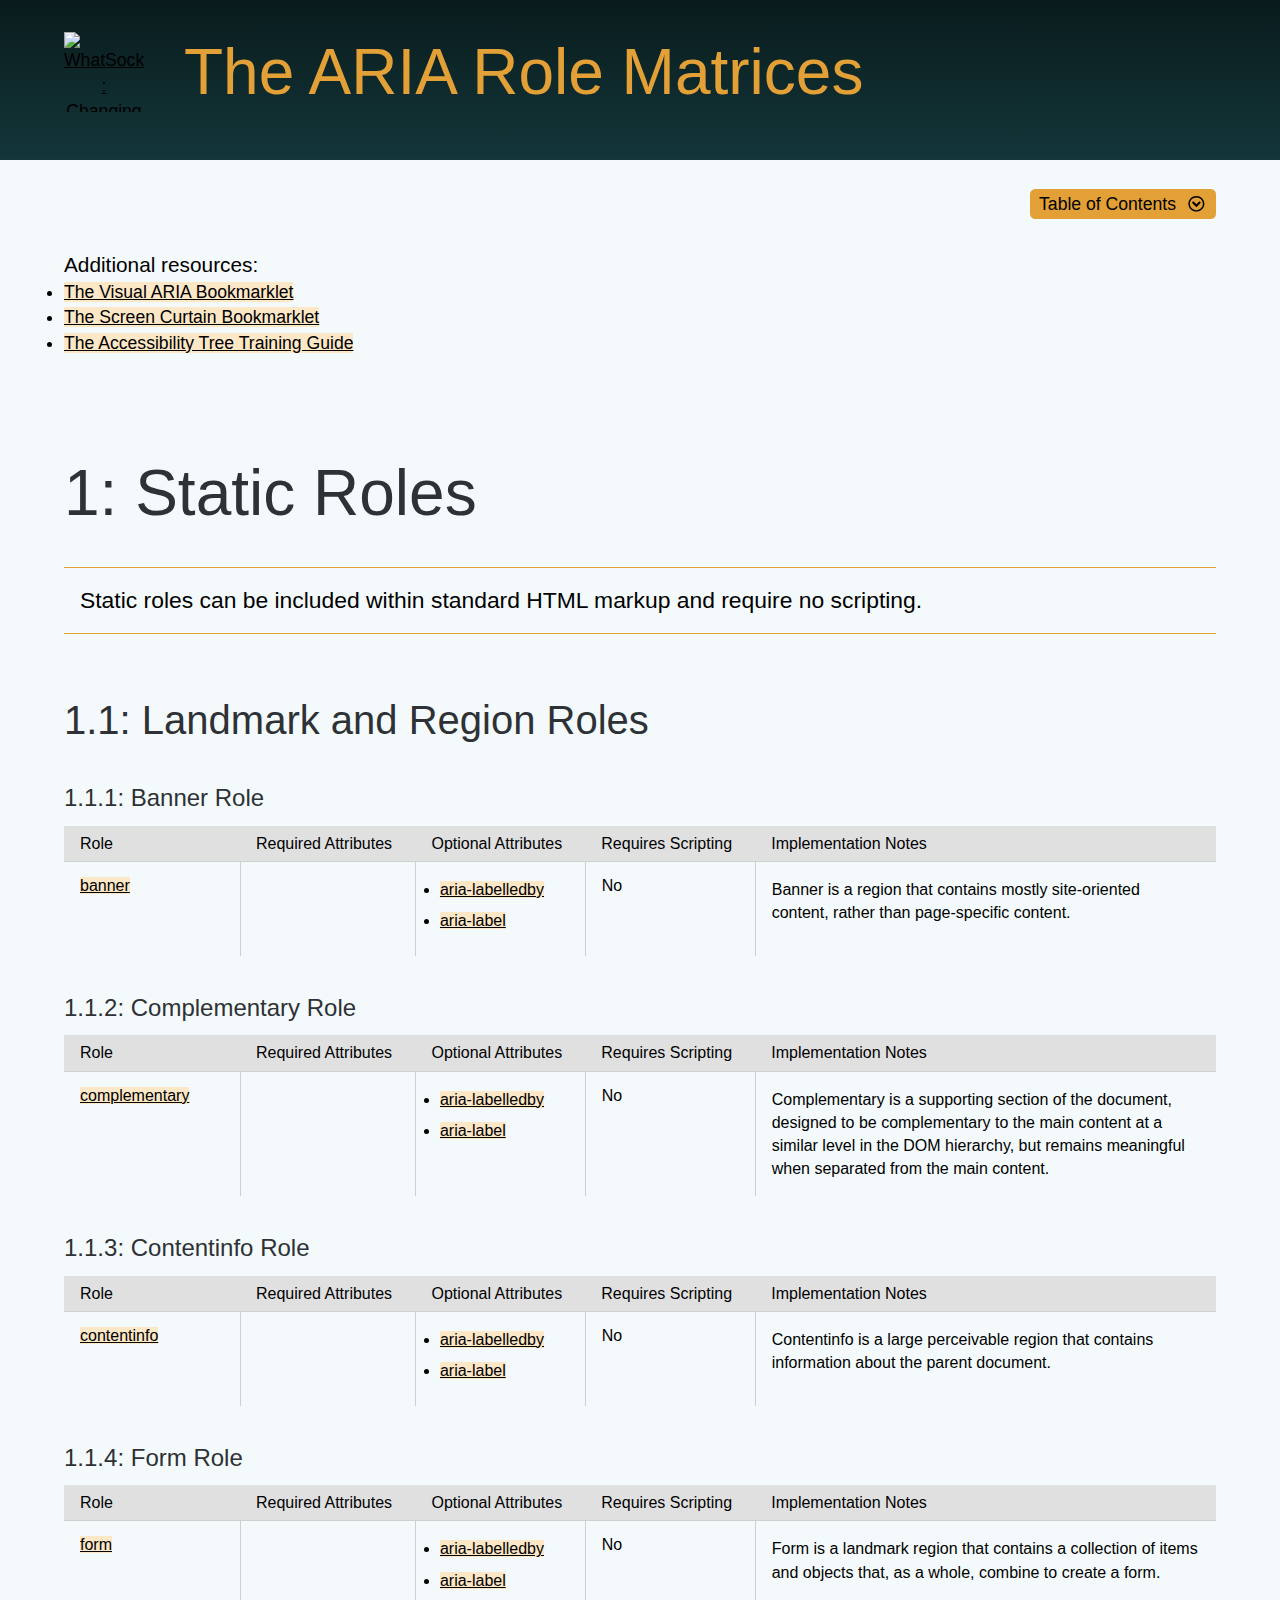
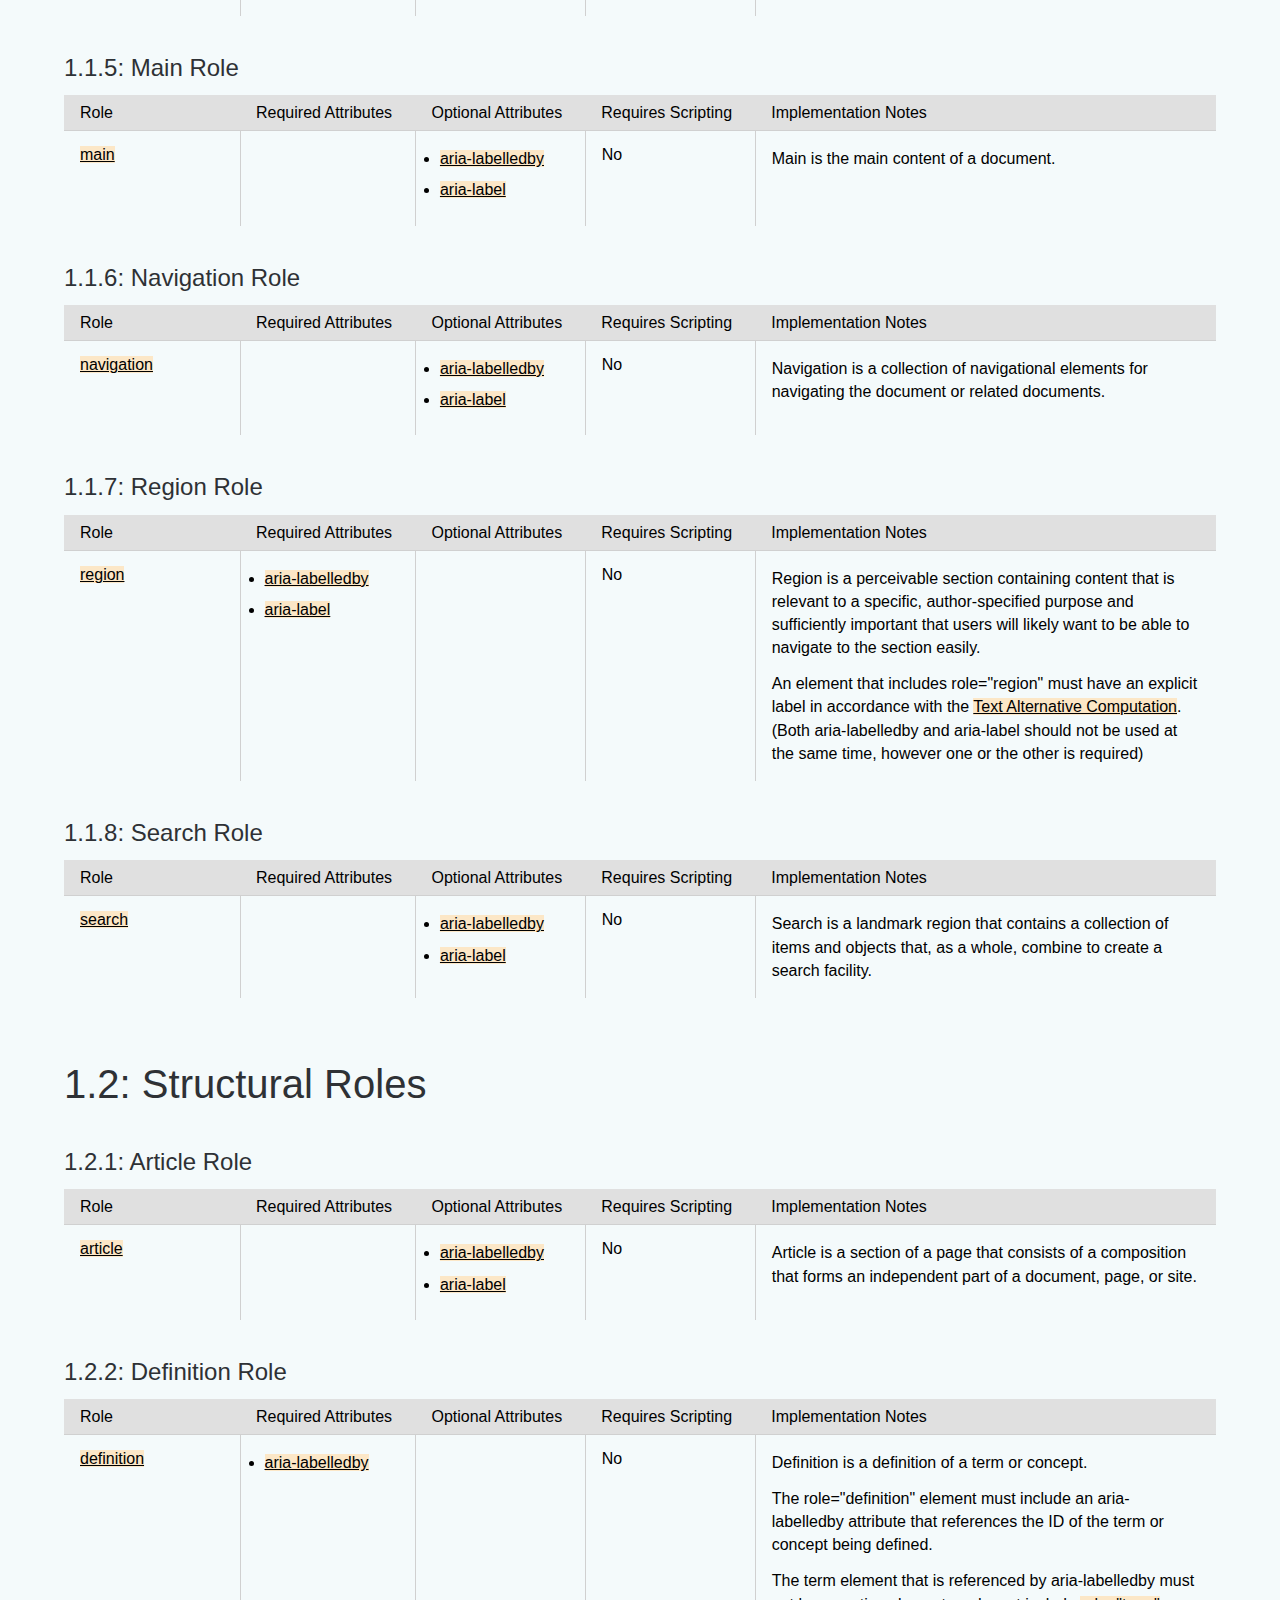
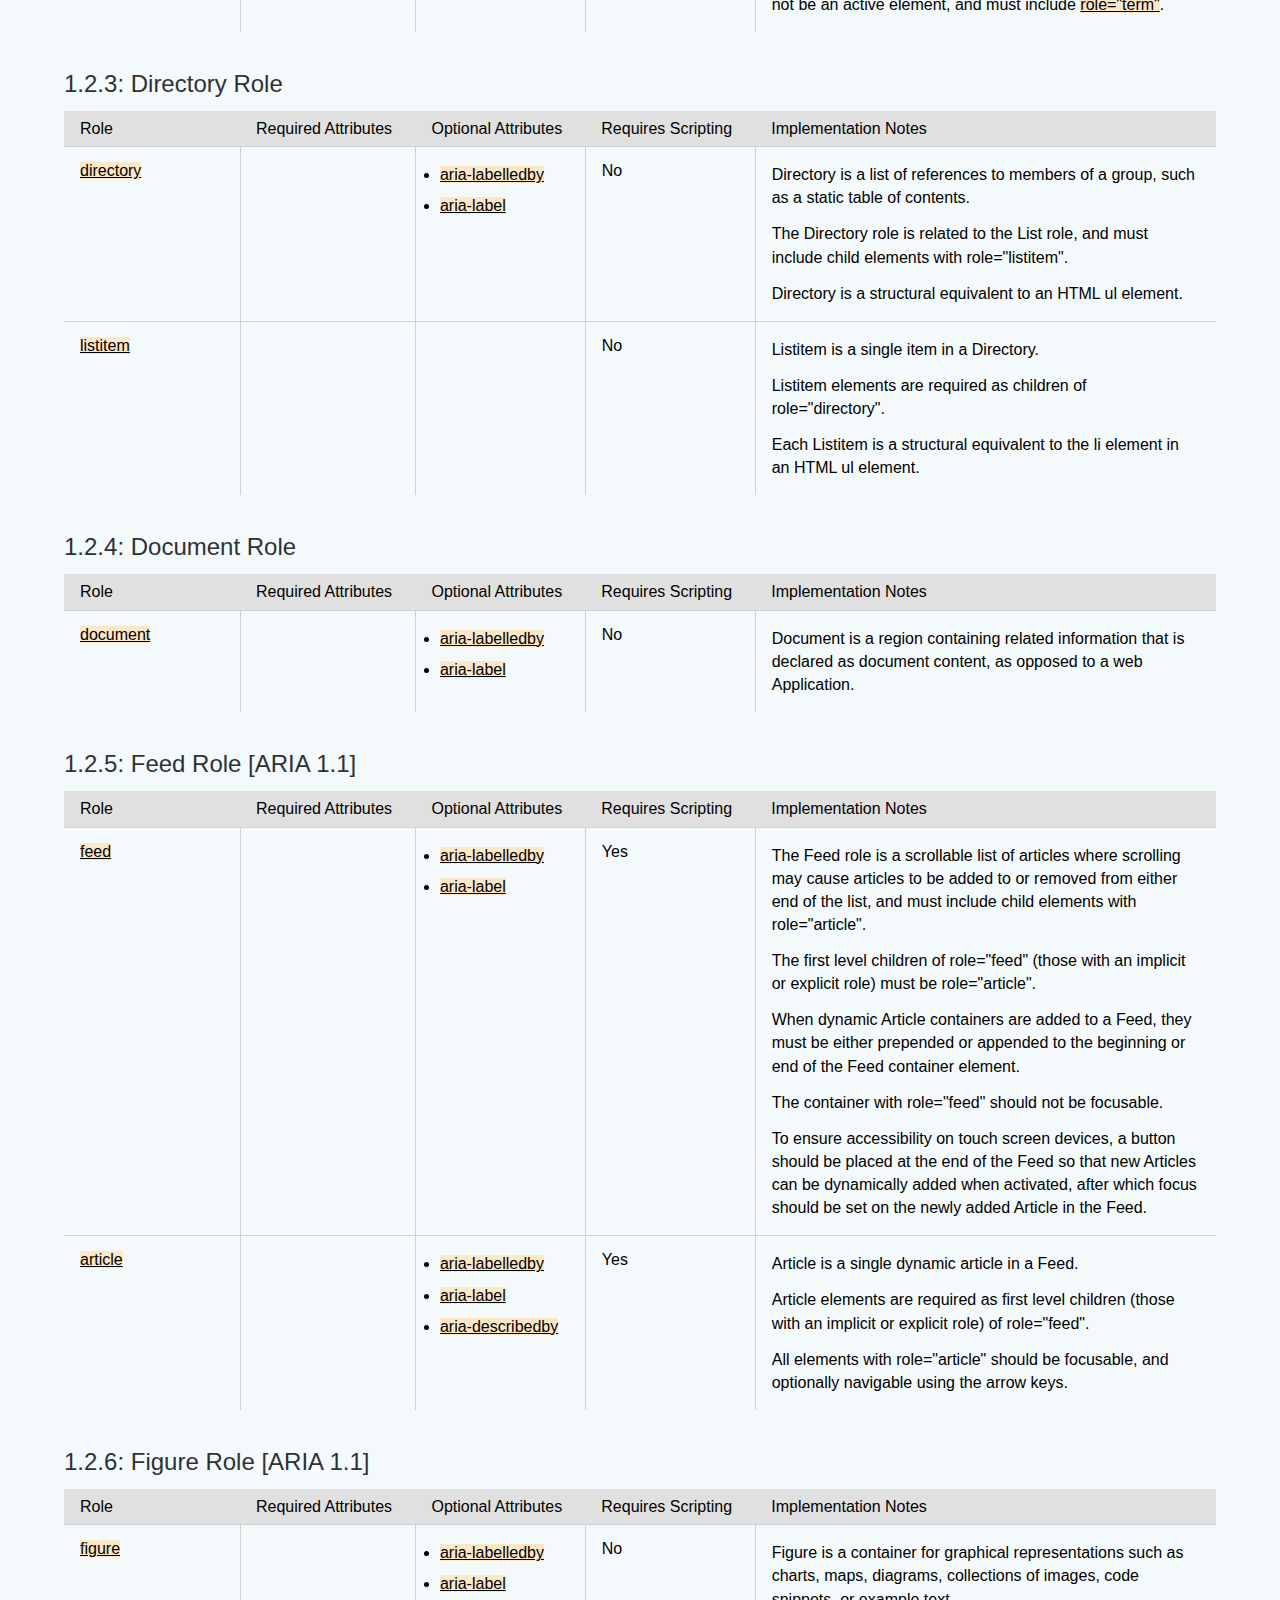
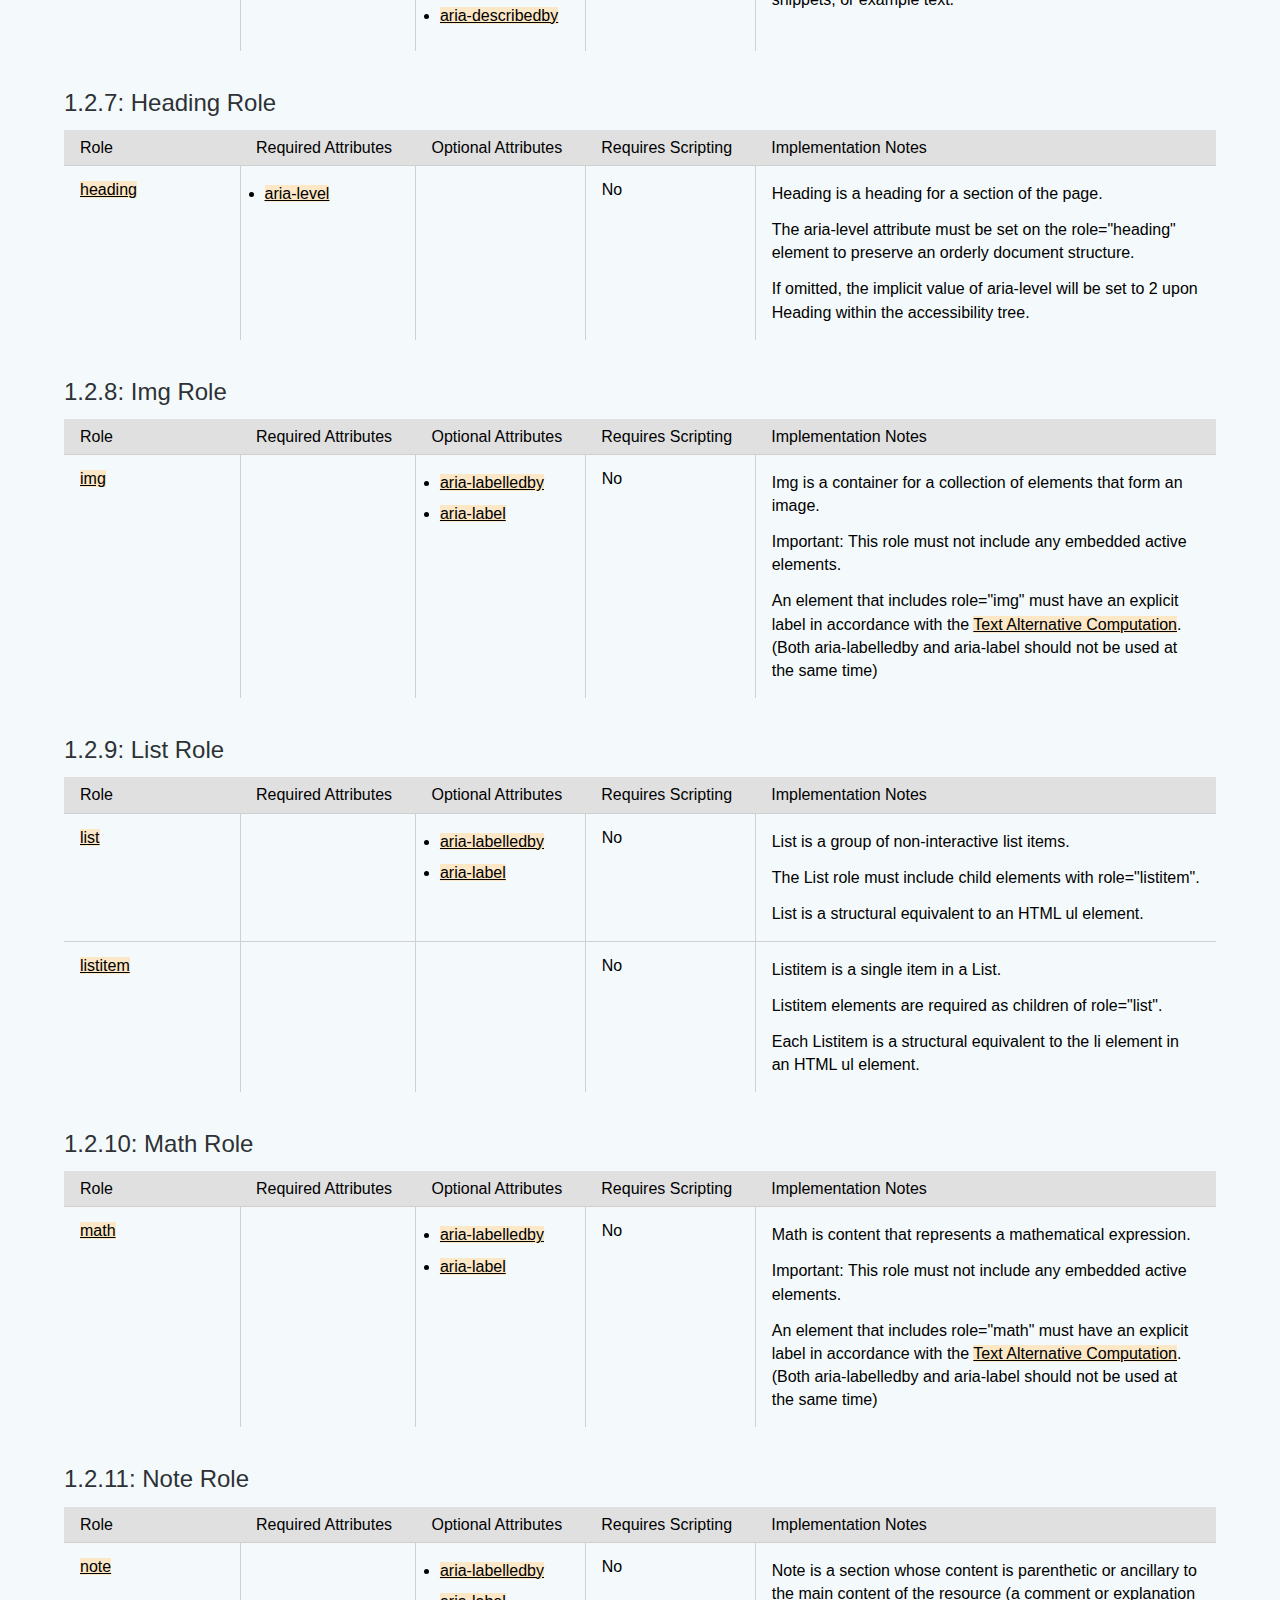
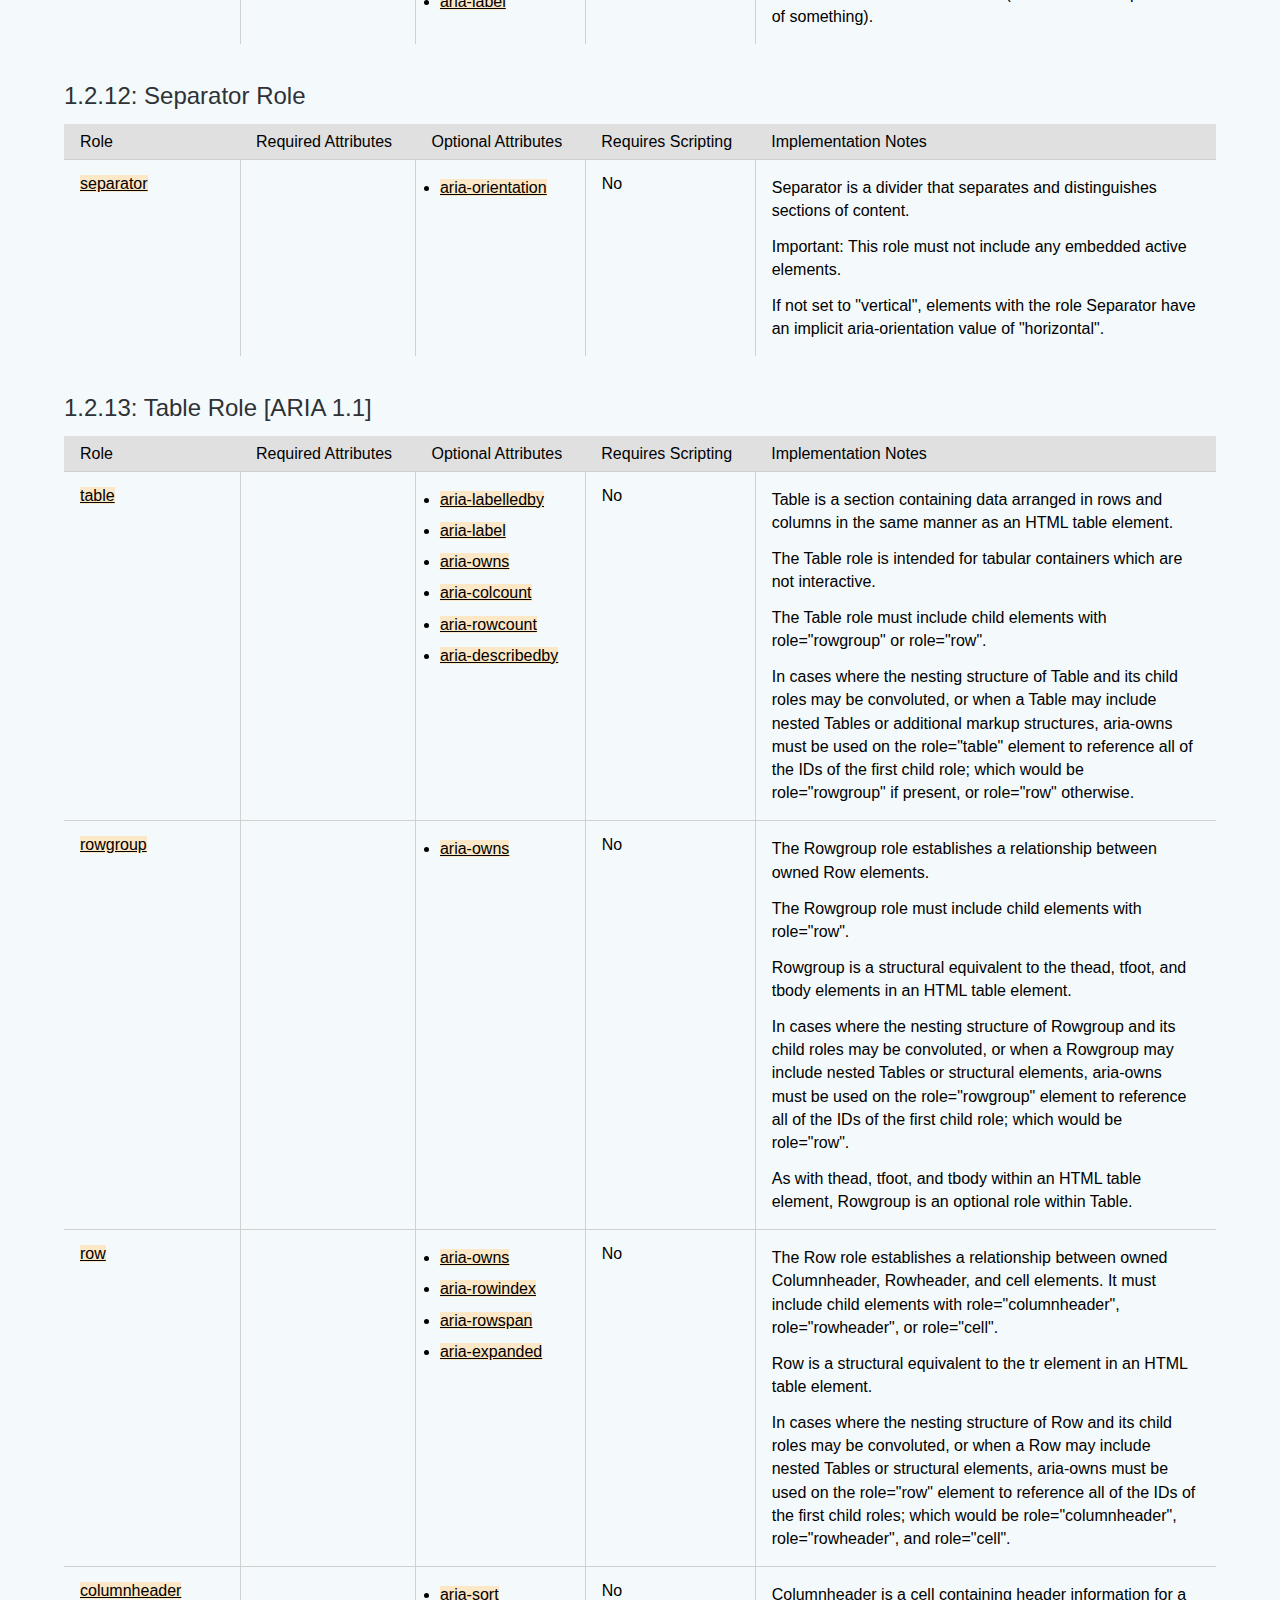
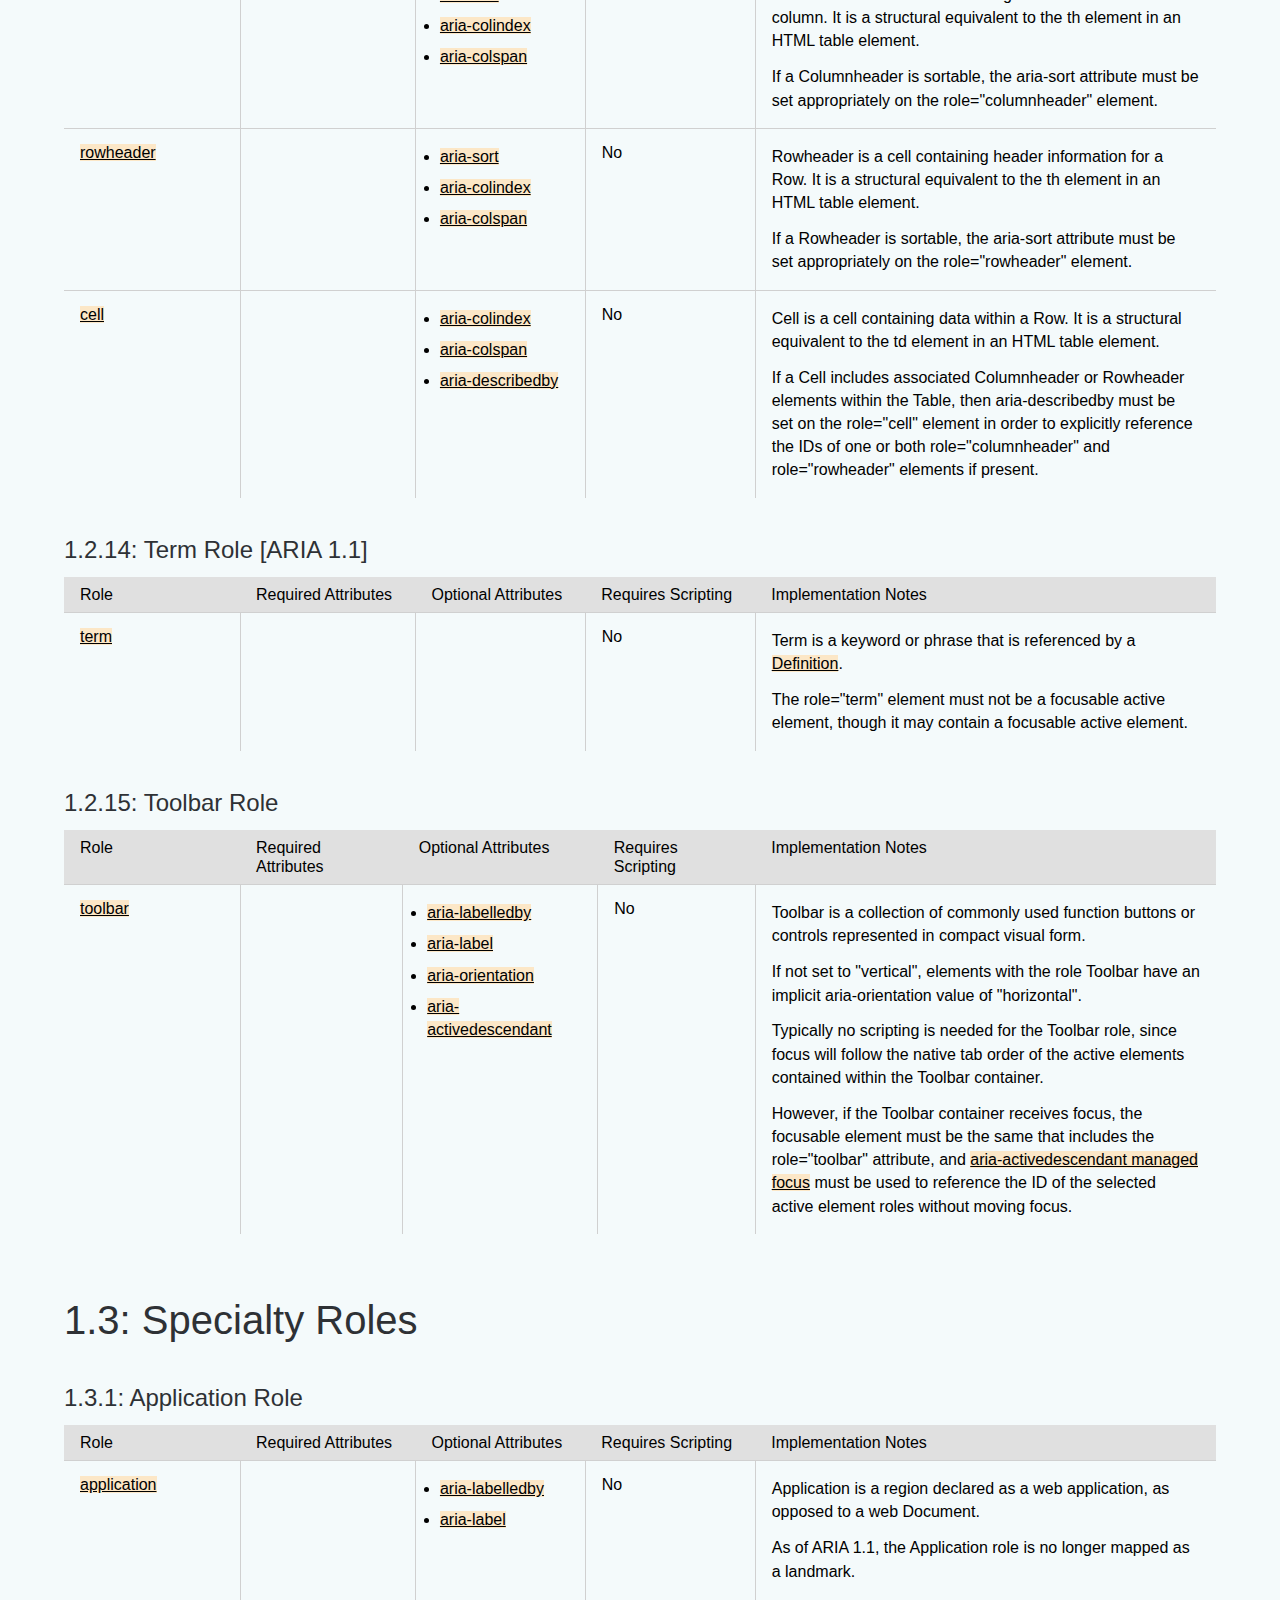
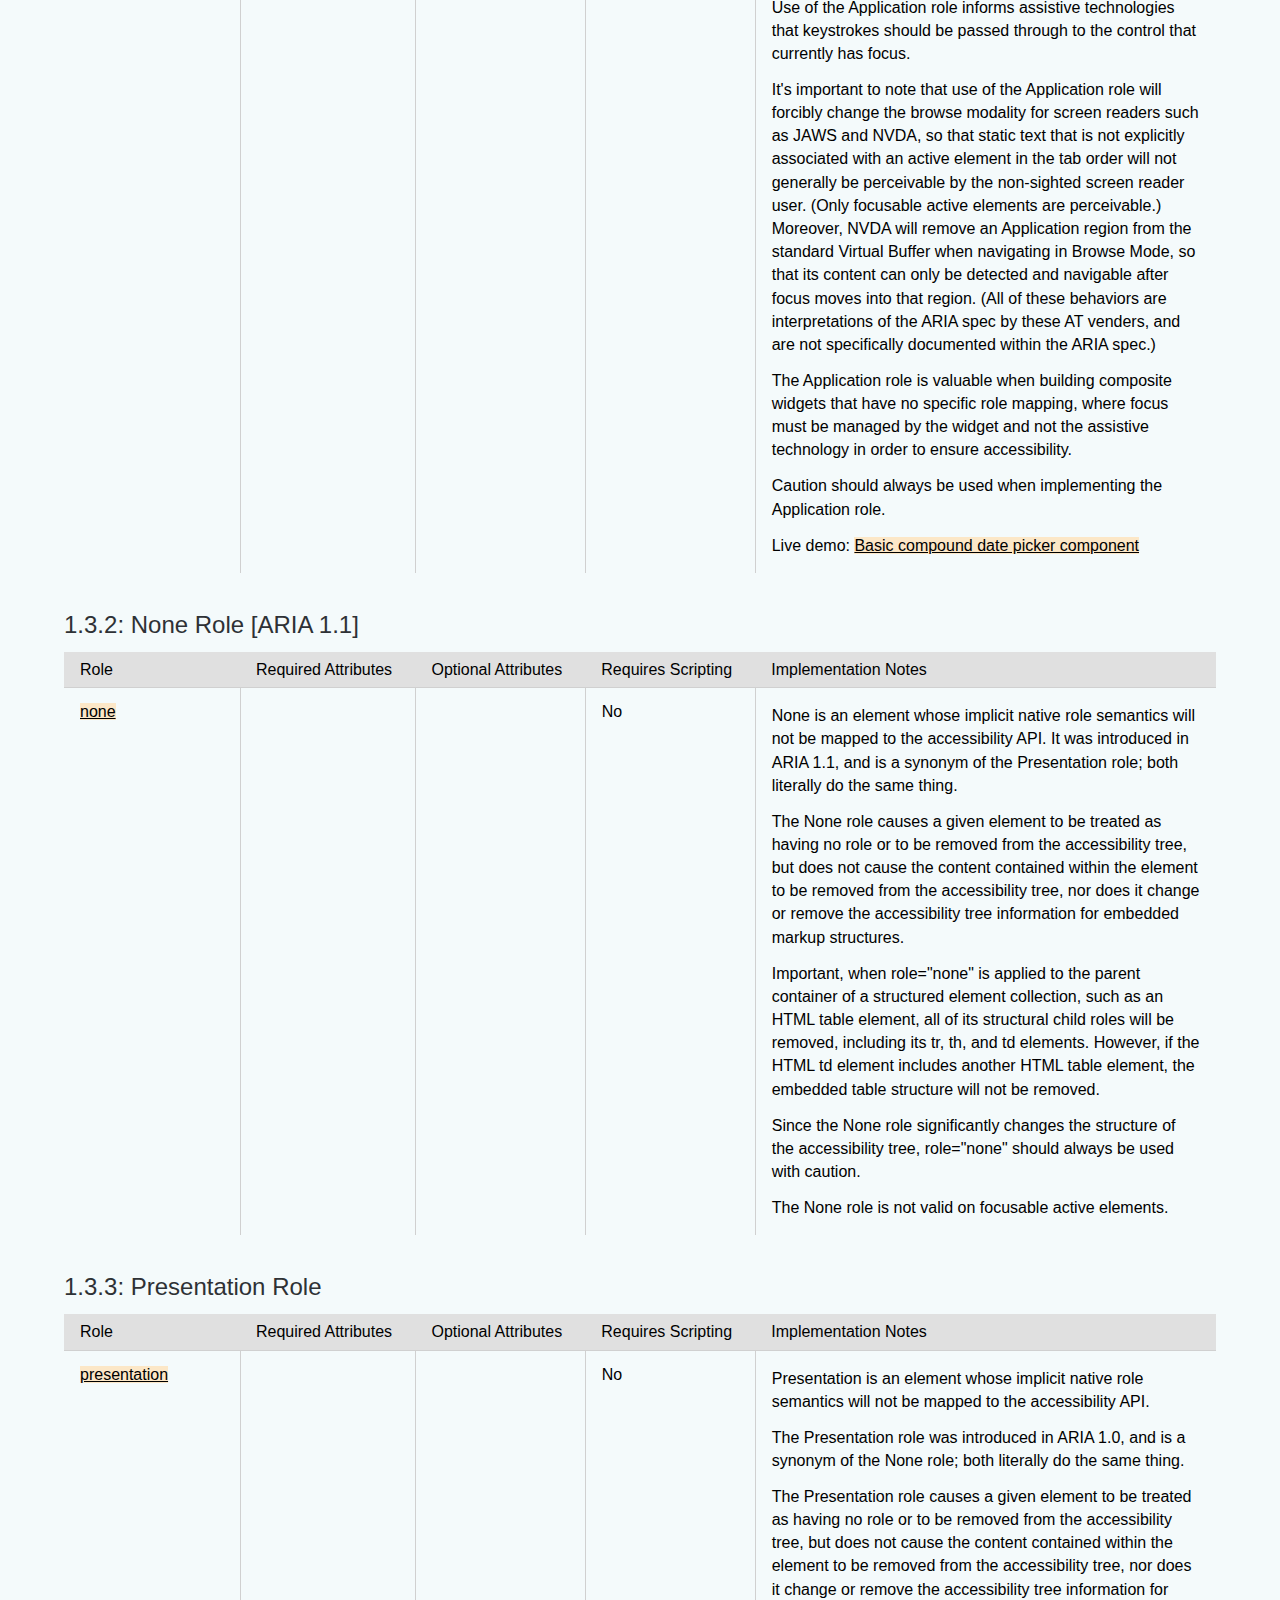
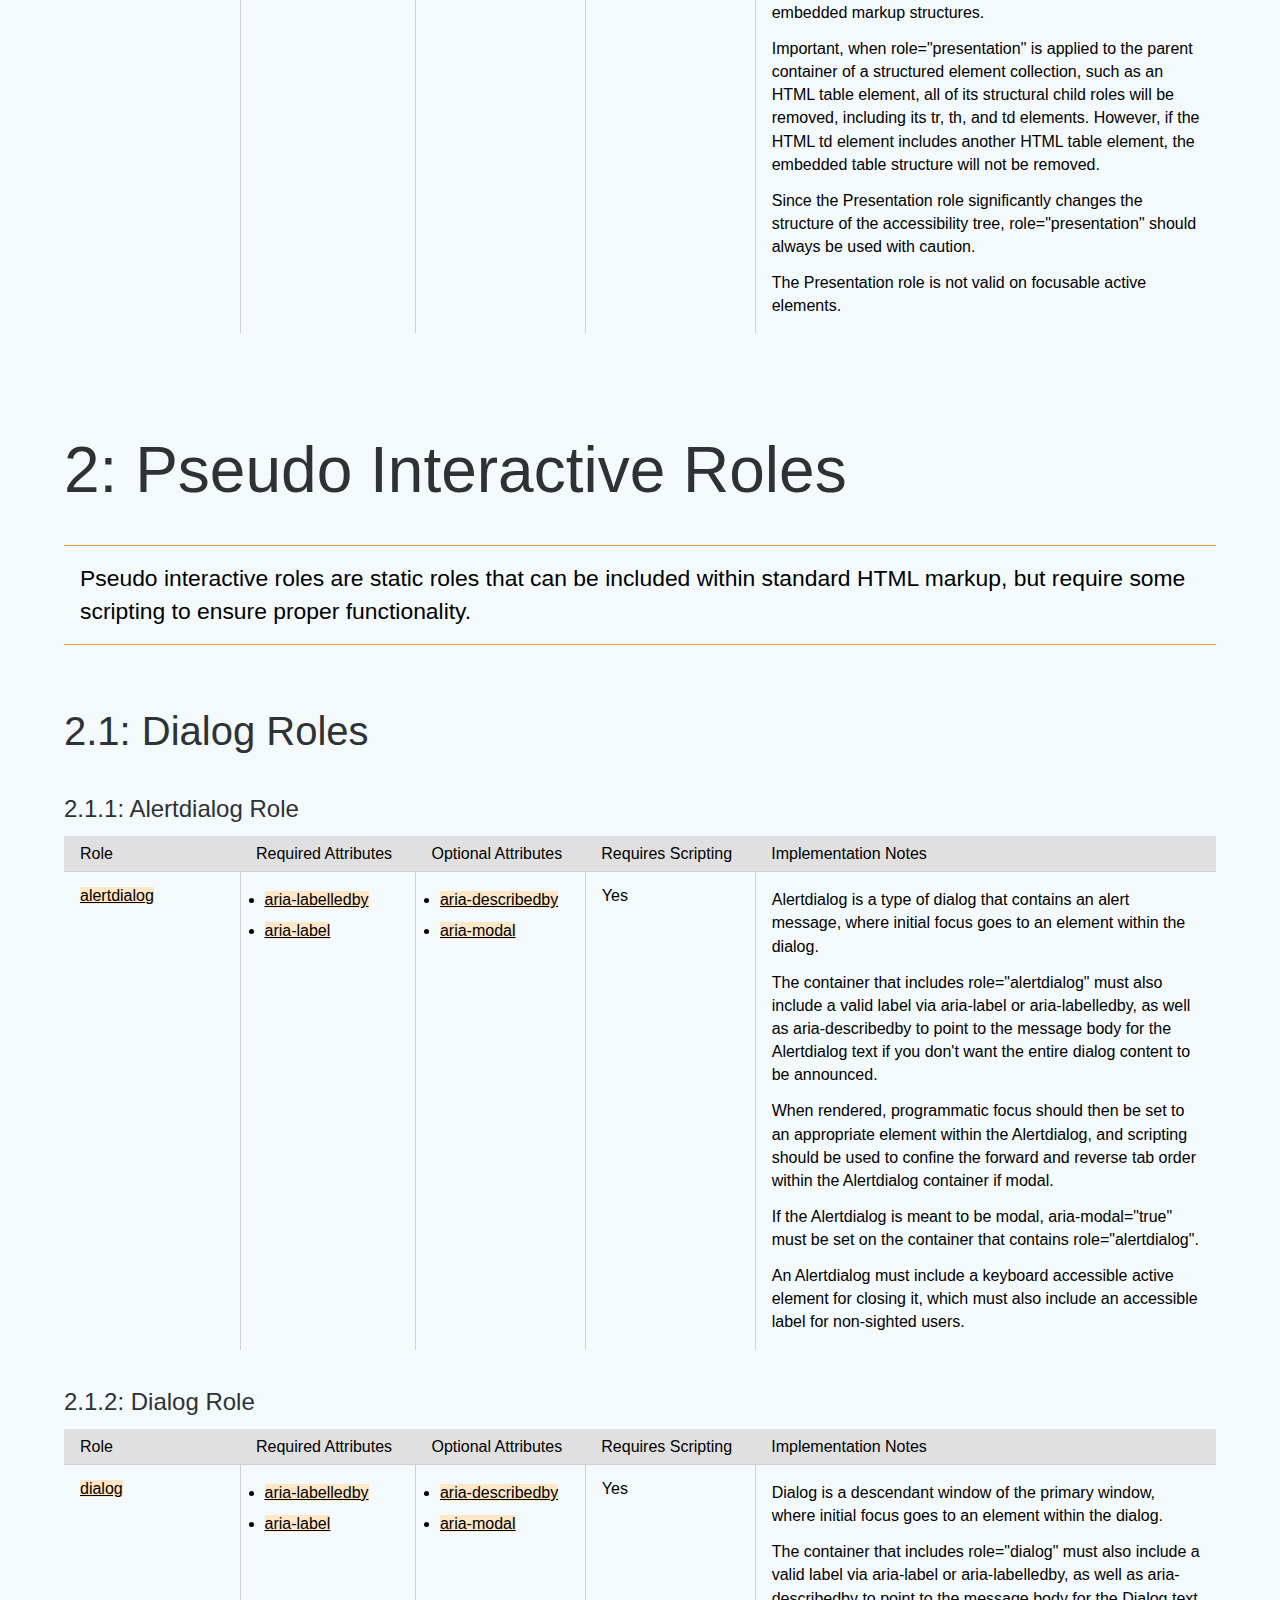
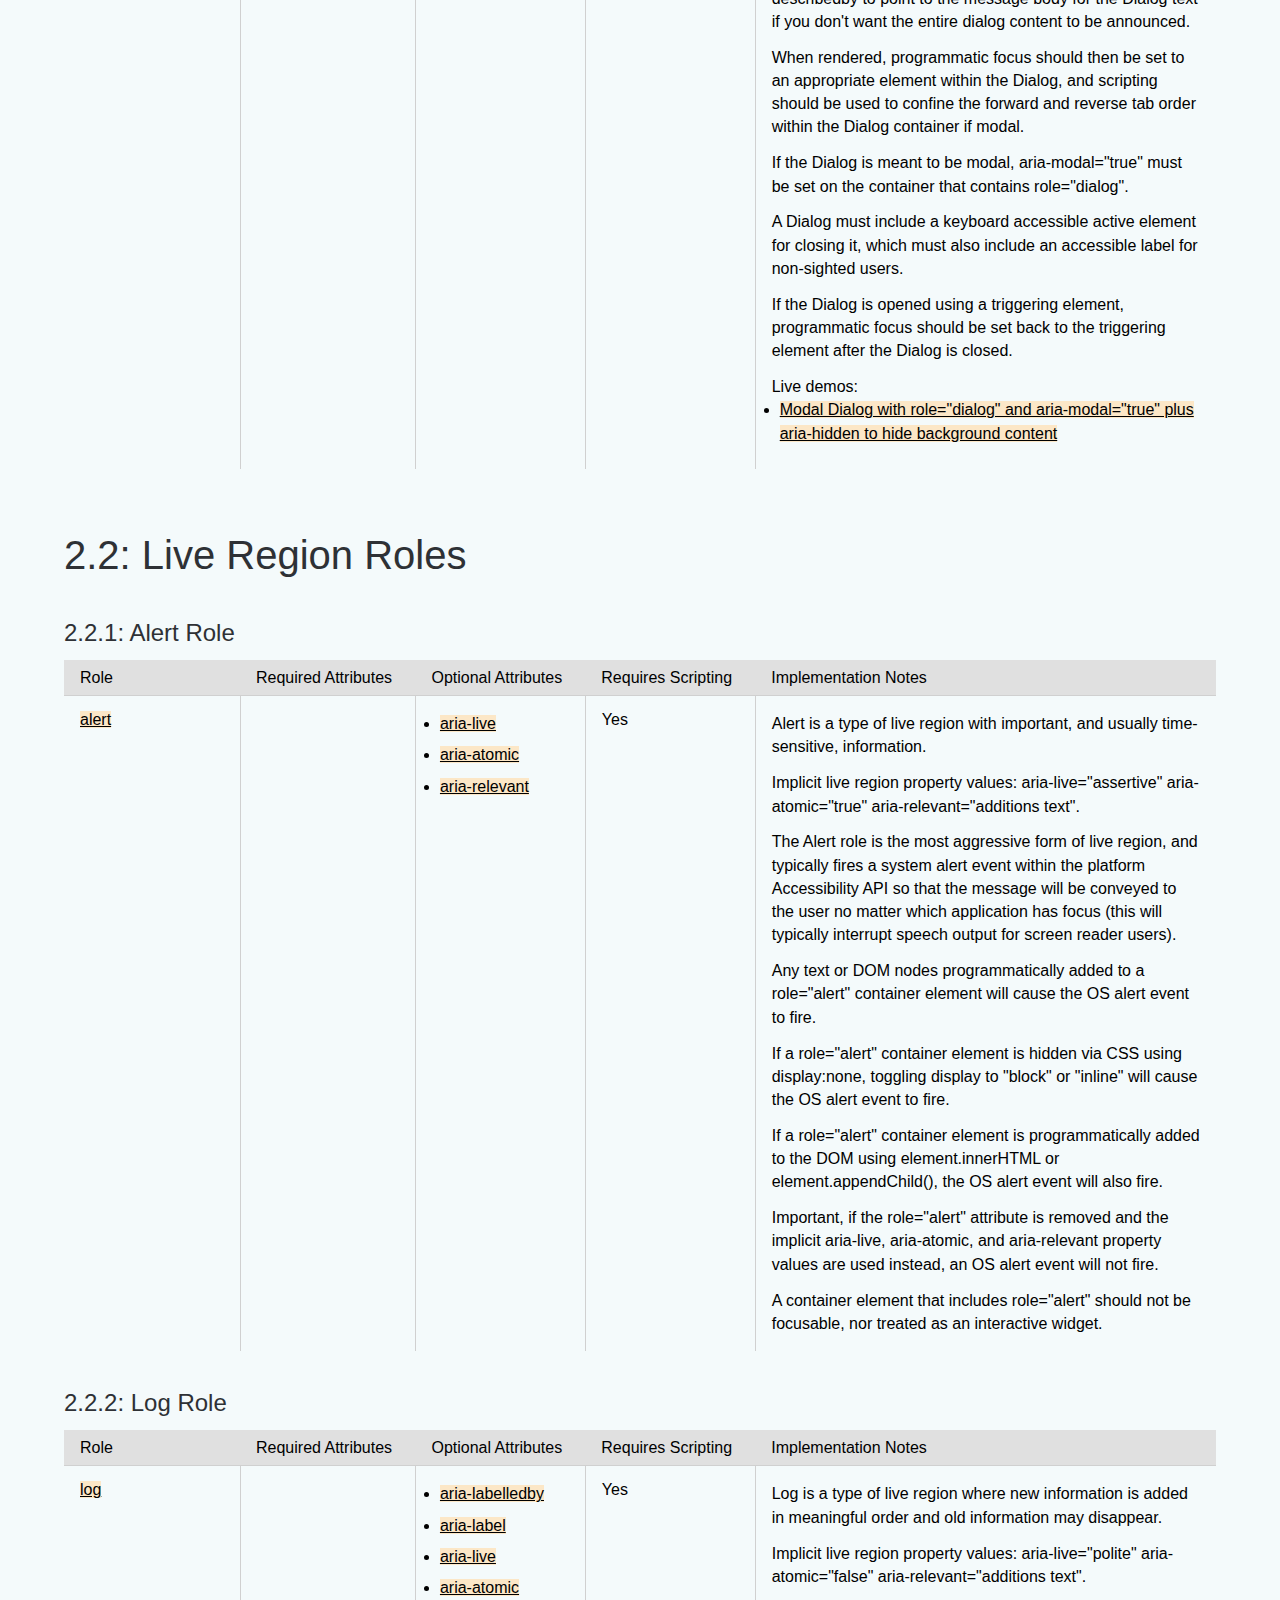
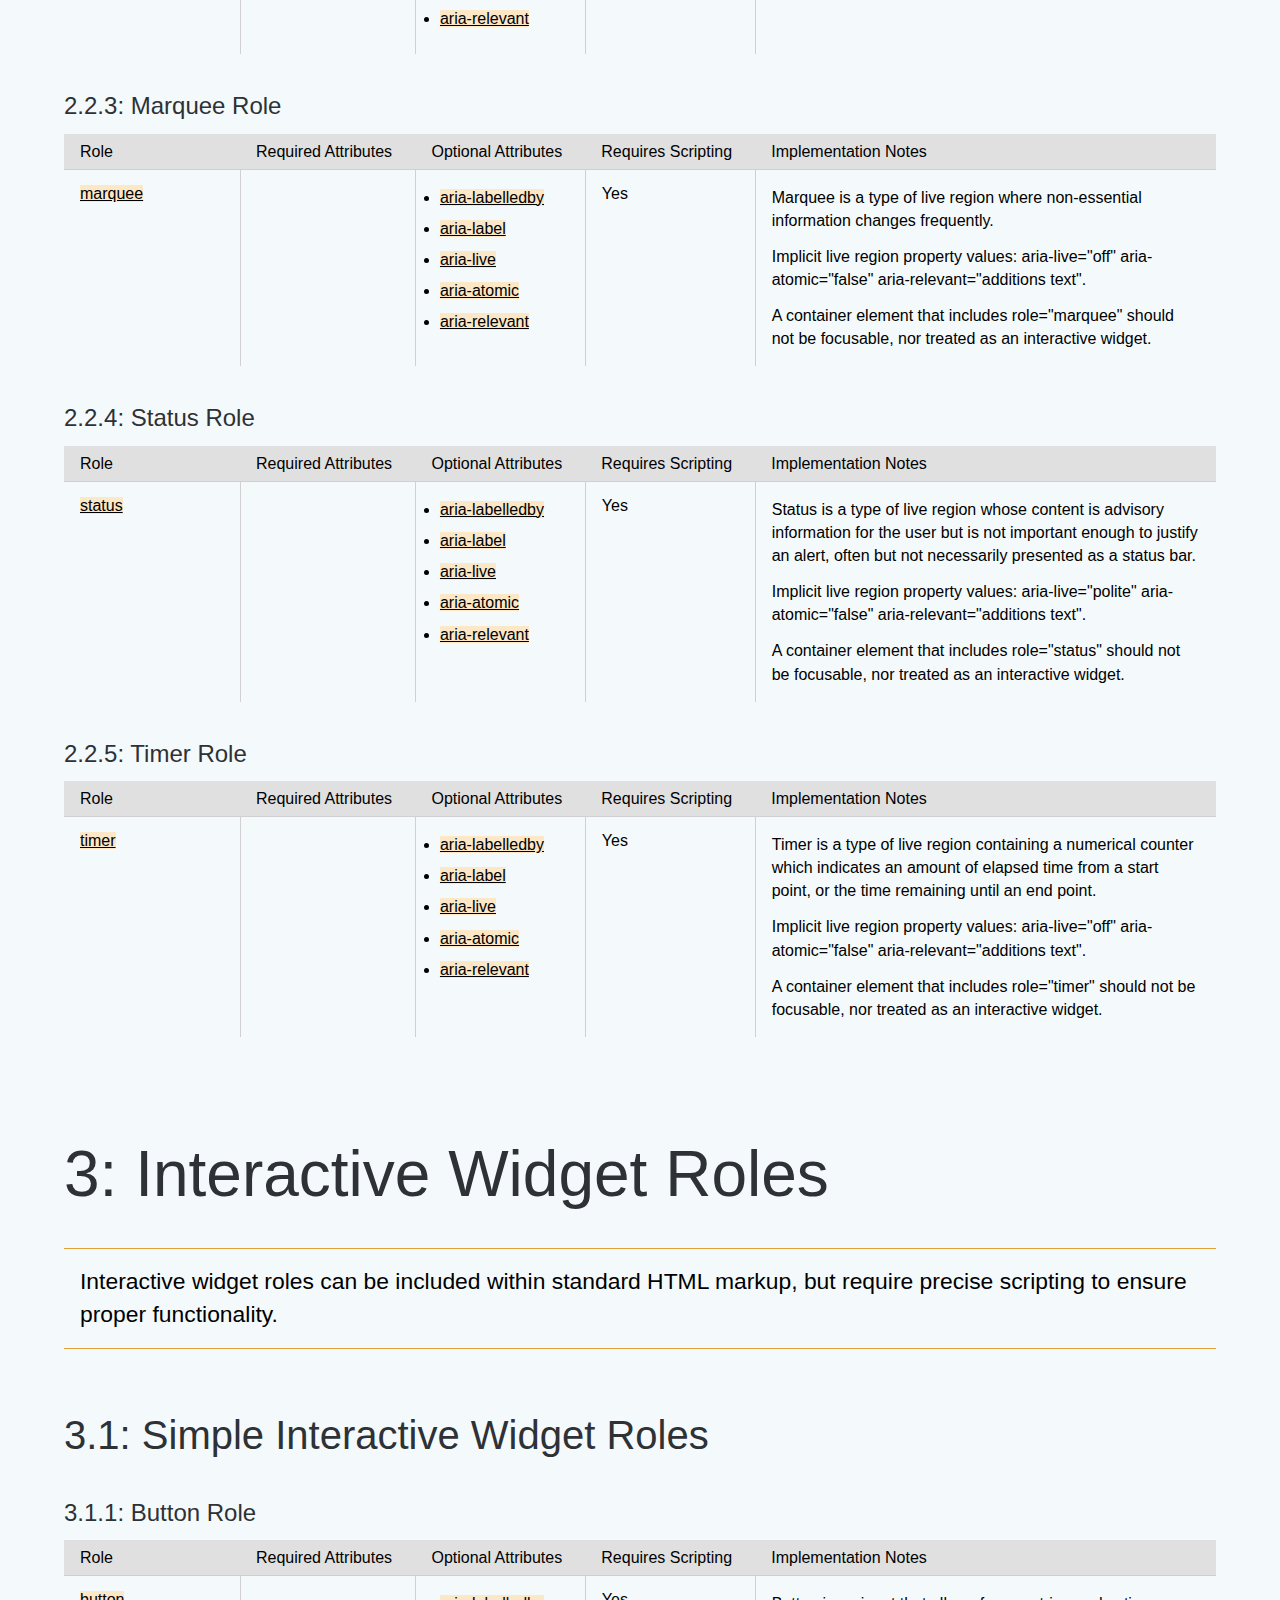
==== The ARIA Role Conformance Matrices/index.htm @ 59dff323 "Updated the alertdialog and dialog role sections to reflect aria-describedby as optional" ====
<!DOCTYPE html>
<html lang="en">
    <head>
        <meta http-equiv="Content-Type" content="text/html; charset=UTF-8" />
        <title>The ARIA Role Conformance Matrices </title>
        <meta name="Author" content="Bryan Garaventa">
                <meta content="width=device-width, initial-scale=1.0" name="viewport" />
        <link rel="stylesheet" type="text/css" href="css/global.css">
        <script type="text/javascript">
            var isVisualARIA = false;
        </script>
        <script type="text/javascript" src="js/jQuery.js"></script>
        <script type="text/javascript" src="js/Acc.DC.API.js"></script>
        <script type="text/javascript" src="js/setup.js"></script>
    </head>
    <body>
        <div id="container">
            <header>
                <div class="menuLinks">
                    <p class="logo"><a href="http://whatsock.com/"><img title="WhatSock : Changing the world one step at a time" alt="WhatSock : Changing the world one step at a time" src="img/whatsock.svg" /></a></p>
                </div>
                <div id="hd1" class="hd" tabindex="-1">
                    <h1><span>The ARIA Role Matrices</span></h1>
                </div>
                <nav id="ph">
                    <h2 class="nopermalink">Main navigation</h2>
                </nav>
            </header>
            <div id="wrapper">
                <main>
                    <div class="intro" id="toc">
                        <dl role="presentation">
                            <dt>
                                <a id="tocBtn" href="#" role="button" aria-expanded="false"><span>Table of Contents</span></a>
                            </dt>
                            <dd id="tocDD">
                            </dd>
                        </dl>
                    </div>
                    <div class="cb" id="pgContent">
                        <div id="pg-intro">

					<div class="introduction">
						<p>Additional resources:</p>
                	                	<ul><li>
                	                	                	                	<a href="http://whatsock.com/training/matrices/visual-aria.htm">The Visual ARIA Bookmarklet</a>
                	                	                	                	</li><li>
                	                	                	                	<a href="http://whatsock.com/training/matrices/screen_curtain.htm">The Screen Curtain Bookmarklet</a>
                	                	                	                	</li><li>
                	                	                	                	<a href="http://whatsock.com/training">The Accessibility Tree Training Guide</a>
                	                	</li></ul>
                	</div>

                            <div id="static-roles" class="hd" tabindex="-1">
                                <h2><span>1: Static Roles</span></h2>
                            </div>
                            <div class="highlight">
                                <p>Static roles can be included within standard HTML markup and require no scripting.</p>
                            </div>
                            <div id="landmark-roles" class="hd" tabindex="-1">
                                <h3><span>1.1: Landmark and Region Roles</span></h3>
                            </div>
                            <div id="banner" class="hd" tabindex="-1">
                                <h4><span>1.1.1: Banner Role</span></h4>
                            </div>
                            <div class="intro tal">
                                <table aria-label="banner" class="reference">
                                    <tr>
                                        <th scope="col">
                                            <span><a>Role</a></span>
                                        </th>
                                        <th scope="col">
                                            <span><a>Required Attributes</a></span>
                                        </th>
                                        <th scope="col">
                                            <span><a>Optional Attributes</a></span>
                                        </th>
                                        <th scope="col">
                                            <span><a>Requires Scripting</a></span>
                                        </th>
                                        <th class="notes" scope="col">
                                            <span><a>Implementation Notes</a></span>
                                        </th>
                                    </tr>
                                    <tr>
                                        <td  class="cell">
                                            <!-- Role --><a target="_blank" href="http://www.w3.org/TR/wai-aria-1.1/#banner">banner</a>
                                        </td>
                                        <td  class="cell">

                                        </td>
                                        <td  class="cell">
                                            <!-- Optional Attributes -->
                                            <ul>
                                                <li><a target="_blank" href="http://www.w3.org/TR/wai-aria-1.1/#aria-labelledby">aria-labelledby</a></li>
                                                <li><a target="_blank" href="http://www.w3.org/TR/wai-aria-1.1/#aria-label">aria-label</a></li>
                                            </ul>
                                        </td>
                                        <td  class="cell">
                                            <!-- Requires Scripting --><a>No</a>
                                        </td>
                                        <td  class="notes">
                                            <!-- Implementation Notes --><p>
	Banner is a region that contains mostly site-oriented content, rather than page-specific content.
	</p>
                                        </td>
                                    </tr>
                                </table>
                            </div>
                            <div id="complementary" class="hd" tabindex="-1">
                                <h4><span>1.1.2: Complementary Role</span></h4>
                            </div>
                            <div class="intro tal">
                                <table aria-label="complementary" class="reference">
                                    <tr>
                                        <th scope="col">
                                            <span><a>Role</a></span>
                                        </th>
                                        <th scope="col">
                                            <span><a>Required Attributes</a></span>
                                        </th>
                                        <th scope="col">
                                            <span><a>Optional Attributes</a></span>
                                        </th>
                                        <th scope="col">
                                            <span><a>Requires Scripting</a></span>
                                        </th>
                                        <th class="notes" scope="col">
                                            <span><a>Implementation Notes</a></span>
                                        </th>
                                    </tr>
                                    <tr>
                                        <td  class="cell">
                                            <!-- Role --><a target="_blank" href="http://www.w3.org/TR/wai-aria-1.1/#complementary">complementary</a>
                                        </td>
                                        <td  class="cell">

                                        </td>
                                        <td  class="cell">
                                            <!-- Optional Attributes -->
                                            <ul>
                                                <li><a target="_blank" href="http://www.w3.org/TR/wai-aria-1.1/#aria-labelledby">aria-labelledby</a></li>
                                                <li><a target="_blank" href="http://www.w3.org/TR/wai-aria-1.1/#aria-label">aria-label</a></li>
                                            </ul>
                                        </td>
                                        <td  class="cell">
                                            <!-- Requires Scripting --><a>No</a>
                                        </td>
                                        <td  class="notes">
                                            <!-- Implementation Notes --><p>
	Complementary is a supporting section of the document, designed to be complementary to the main content at a similar level in the DOM hierarchy, but remains meaningful when separated from the main content.
	</p>
                                        </td>
                                    </tr>
                                </table>
                            </div>
                            <div id="contentinfo" class="hd" tabindex="-1">
                                <h4><span>1.1.3: Contentinfo Role</span></h4>
                            </div>
                            <div class="intro tal">
                                <table aria-label="contentinfo" class="reference">
                                    <tr>
                                        <th scope="col">
                                            <span><a>Role</a></span>
                                        </th>
                                        <th scope="col">
                                            <span><a>Required Attributes</a></span>
                                        </th>
                                        <th scope="col">
                                            <span><a>Optional Attributes</a></span>
                                        </th>
                                        <th scope="col">
                                            <span><a>Requires Scripting</a></span>
                                        </th>
                                        <th class="notes" scope="col">
                                            <span><a>Implementation Notes</a></span>
                                        </th>
                                    </tr>
                                    <tr>
                                        <td  class="cell">
                                            <!-- Role --><a target="_blank" href="http://www.w3.org/TR/wai-aria-1.1/#contentinfo">contentinfo</a>
                                        </td>
                                        <td  class="cell">

                                        </td>
                                        <td  class="cell">
                                            <!-- Optional Attributes -->
                                            <ul>
                                                <li><a target="_blank" href="http://www.w3.org/TR/wai-aria-1.1/#aria-labelledby">aria-labelledby</a></li>
                                                <li><a target="_blank" href="http://www.w3.org/TR/wai-aria-1.1/#aria-label">aria-label</a></li>
                                            </ul>
                                        </td>
                                        <td  class="cell">
                                            <!-- Requires Scripting --><a>No</a>
                                        </td>
                                        <td  class="notes">
                                            <!-- Implementation Notes --><p>
	Contentinfo is a large perceivable region that contains information about the parent document.
	</p>
                                        </td>
                                    </tr>
                                </table>
                            </div>
                            <div id="form" class="hd" tabindex="-1">
                                <h4><span>1.1.4: Form Role</span></h4>
                            </div>
                            <div class="intro tal">
                                <table aria-label="form" class="reference">
                                    <tr>
                                        <th scope="col">
                                            <span><a>Role</a></span>
                                        </th>
                                        <th scope="col">
                                            <span><a>Required Attributes</a></span>
                                        </th>
                                        <th scope="col">
                                            <span><a>Optional Attributes</a></span>
                                        </th>
                                        <th scope="col">
                                            <span><a>Requires Scripting</a></span>
                                        </th>
                                        <th class="notes" scope="col">
                                            <span><a>Implementation Notes</a></span>
                                        </th>
                                    </tr>
                                    <tr>
                                        <td  class="cell">
                                            <!-- Role --><a target="_blank" href="http://www.w3.org/TR/wai-aria-1.1/#form">form</a>
                                        </td>
                                        <td  class="cell">

                                        </td>
                                        <td  class="cell">
                                            <!-- Optional Attributes -->
                                            <ul>
                                                <li><a target="_blank" href="http://www.w3.org/TR/wai-aria-1.1/#aria-labelledby">aria-labelledby</a></li>
                                                <li><a target="_blank" href="http://www.w3.org/TR/wai-aria-1.1/#aria-label">aria-label</a></li>
                                            </ul>
                                        </td>
                                        <td  class="cell">
                                            <!-- Requires Scripting --><a>No</a>
                                        </td>
                                        <td  class="notes">
                                            <!-- Implementation Notes --><p>
	Form is a landmark region that contains a collection of items and objects that, as a whole, combine to create a form.
	</p>
                                        </td>
                                    </tr>
                                </table>
                            </div>
                            <div id="main" class="hd" tabindex="-1">
                                <h4><span>1.1.5: Main Role</span></h4>
                            </div>
                            <div class="intro tal">
                                <table aria-label="main" class="reference">
                                    <tr>
                                        <th scope="col">
                                            <span><a>Role</a></span>
                                        </th>
                                        <th scope="col">
                                            <span><a>Required Attributes</a></span>
                                        </th>
                                        <th scope="col">
                                            <span><a>Optional Attributes</a></span>
                                        </th>
                                        <th scope="col">
                                            <span><a>Requires Scripting</a></span>
                                        </th>
                                        <th class="notes" scope="col">
                                            <span><a>Implementation Notes</a></span>
                                        </th>
                                    </tr>
                                    <tr>
                                        <td  class="cell">
                                            <!-- Role --><a target="_blank" href="http://www.w3.org/TR/wai-aria-1.1/#main">main</a>
                                        </td>
                                        <td  class="cell">

                                        </td>
                                        <td  class="cell">
                                            <!-- Optional Attributes -->
                                            <ul>
                                                <li><a target="_blank" href="http://www.w3.org/TR/wai-aria-1.1/#aria-labelledby">aria-labelledby</a></li>
                                                <li><a target="_blank" href="http://www.w3.org/TR/wai-aria-1.1/#aria-label">aria-label</a></li>
                                            </ul>
                                        </td>
                                        <td  class="cell">
                                            <!-- Requires Scripting --><a>No</a>
                                        </td>
                                        <td  class="notes">
                                            <!-- Implementation Notes -->
											<p>Main is the main content of a document.</p>
                                        </td>
                                    </tr>
                                </table>
                            </div>
                            <div id="navigation" class="hd" tabindex="-1">
                                <h4><span>1.1.6: Navigation Role</span></h4>
                            </div>
                            <div class="intro tal">
                                <table aria-label="navigation" class="reference">
                                    <tr>
                                        <th scope="col">
                                            <span><a>Role</a></span>
                                        </th>
                                        <th scope="col">
                                            <span><a>Required Attributes</a></span>
                                        </th>
                                        <th scope="col">
                                            <span><a>Optional Attributes</a></span>
                                        </th>
                                        <th scope="col">
                                            <span><a>Requires Scripting</a></span>
                                        </th>
                                        <th class="notes" scope="col">
                                            <span><a>Implementation Notes</a></span>
                                        </th>
                                    </tr>
                                    <tr>
                                        <td  class="cell">
                                            <!-- Role --><a target="_blank" href="http://www.w3.org/TR/wai-aria-1.1/#navigation">navigation</a>
                                        </td>
                                        <td  class="cell">

                                        </td>
                                        <td  class="cell">
                                            <!-- Optional Attributes -->
                                            <ul>
                                                <li><a target="_blank" href="http://www.w3.org/TR/wai-aria-1.1/#aria-labelledby">aria-labelledby</a></li>
                                                <li><a target="_blank" href="http://www.w3.org/TR/wai-aria-1.1/#aria-label">aria-label</a></li>
                                            </ul>
                                        </td>
                                        <td  class="cell">
                                            <!-- Requires Scripting --><a>No</a>
                                        </td>
                                        <td  class="notes">
                                            <!-- Implementation Notes -->
											<p>Navigation is a collection of navigational  elements for navigating
											the document or related documents.</p>
                                        </td>
                                    </tr>
                                </table>
                            </div>
                            <div id="region" class="hd" tabindex="-1">
                                <h4><span>1.1.7: Region Role</span></h4>
                            </div>
                            <div class="intro tal">
                                <table aria-label="region" class="reference">
                                    <tr>
                                        <th scope="col">
                                            <span><a>Role</a></span>
                                        </th>
                                        <th scope="col">
                                            <span><a>Required Attributes</a></span>
                                        </th>
                                        <th scope="col">
                                            <span><a>Optional Attributes</a></span>
                                        </th>
                                        <th scope="col">
                                            <span><a>Requires Scripting</a></span>
                                        </th>
                                        <th class="notes" scope="col">
                                            <span><a>Implementation Notes</a></span>
                                        </th>
                                    </tr>
                                    <tr>
                                        <td  class="cell">
                                            <!-- Role --><a target="_blank" href="http://www.w3.org/TR/wai-aria-1.1/#region">region</a>
                                        </td>
                                        <td  class="cell">

                                            <ul>
                                                <li><a target="_blank" href="http://www.w3.org/TR/wai-aria-1.1/#aria-labelledby">aria-labelledby</a></li>
                                                <li><a target="_blank" href="http://www.w3.org/TR/wai-aria-1.1/#aria-label">aria-label</a></li>
                                            </ul>
                                        </td>
                                        <td  class="cell">
                                            <!-- Optional Attributes -->
                                        </td>
                                        <td  class="cell">
                                            <!-- Requires Scripting --><a>No</a>
                                        </td>
                                        <td  class="notes">
                                            <!-- Implementation Notes -->
											<p>Region is a perceivable section containing content that is relevant
											to a specific, author-specified  purpose and sufficiently important
											that users will likely want to be able to navigate to the section easily.</p>
											<p>An element that includes role="region" must have an explicit label in
											accordance with the
											<a target="_blank" href="http://www.w3.org/TR/accname-aam-1.1/#mapping_additional_nd_te">Text Alternative Computation</a>.
											(Both aria-labelledby and aria-label should not be used at the same time, however one or the other is required)</p>
                                        </td>
                                    </tr>
                                </table>
                            </div>
                            <div id="search" class="hd" tabindex="-1">
                                <h4><span>1.1.8: Search Role</span></h4>
                            </div>
                            <div class="intro tal">
                                <table aria-label="search" class="reference">
                                    <tr>
                                        <th scope="col">
                                            <span><a>Role</a></span>
                                        </th>
                                        <th scope="col">
                                            <span><a>Required Attributes</a></span>
                                        </th>
                                        <th scope="col">
                                            <span><a>Optional Attributes</a></span>
                                        </th>
                                        <th scope="col">
                                            <span><a>Requires Scripting</a></span>
                                        </th>
                                        <th class="notes" scope="col">
                                            <span><a>Implementation Notes</a></span>
                                        </th>
                                    </tr>
                                    <tr>
                                        <td  class="cell">
                                            <!-- Role --><a target="_blank" href="http://www.w3.org/TR/wai-aria-1.1/#search">search</a>
                                        </td>
                                        <td  class="cell">

                                        </td>
                                        <td  class="cell">
                                            <!-- Optional Attributes -->
                                            <ul>
                                                <li><a target="_blank" href="http://www.w3.org/TR/wai-aria-1.1/#aria-labelledby">aria-labelledby</a></li>
                                                <li><a target="_blank" href="http://www.w3.org/TR/wai-aria-1.1/#aria-label">aria-label</a></li>
                                            </ul>
                                        </td>
                                        <td  class="cell">
                                            <!-- Requires Scripting --><a>No</a>
                                        </td>
                                        <td  class="notes">
                                            <!-- Implementation Notes -->
											<p>Search is a landmark region that contains a collection of items and objects
											that, as a whole, combine to create a search facility.</p>
                                        </td>
                                    </tr>
                                </table>
                            </div>
                            <div id="structural-roles" class="hd" tabindex="-1">
                                <h3><span>1.2: Structural Roles</span></h3>
                            </div>
                            <div id="article" class="hd" tabindex="-1">
                                <h4><span>1.2.1: Article Role</span></h4>
                            </div>
                            <div class="intro tal">
                                <table aria-label="article" class="reference">
                                    <tr>
                                        <th scope="col">
                                            <span><a>Role</a></span>
                                        </th>
                                        <th scope="col">
                                            <span><a>Required Attributes</a></span>
                                        </th>
                                        <th scope="col">
                                            <span><a>Optional Attributes</a></span>
                                        </th>
                                        <th scope="col">
                                            <span><a>Requires Scripting</a></span>
                                        </th>
                                        <th class="notes" scope="col">
                                            <span><a>Implementation Notes</a></span>
                                        </th>
                                    </tr>
                                    <tr>
                                        <td  class="cell">
                                            <!-- Role --><a target="_blank" href="http://www.w3.org/TR/wai-aria-1.1/#article">article</a>
                                        </td>
                                        <td  class="cell">

                                        </td>
                                        <td  class="cell">
                                            <!-- Optional Attributes -->
                                            <ul>
                                                <li><a target="_blank" href="http://www.w3.org/TR/wai-aria-1.1/#aria-labelledby">aria-labelledby</a></li>
                                                <li><a target="_blank" href="http://www.w3.org/TR/wai-aria-1.1/#aria-label">aria-label</a></li>
                                            </ul>
                                        </td>
                                        <td  class="cell">
                                            <!-- Requires Scripting --><a>No</a>
                                        </td>
                                        <td  class="notes">
                                            <!-- Implementation Notes --><p>
	Article is a section of a page that consists of a composition that forms an independent part of a document, page, or site.
	</p>
                                        </td>
                                    </tr>
                                </table>
                            </div>
                            <div id="definition" class="hd" tabindex="-1">
                                <h4><span>1.2.2: Definition Role</span></h4>
                            </div>
                            <div class="intro tal">
                                <table aria-label="definition" class="reference">
                                    <tr>
                                        <th scope="col">
                                            <span><a>Role</a></span>
                                        </th>
                                        <th scope="col">
                                            <span><a>Required Attributes</a></span>
                                        </th>
                                        <th scope="col">
                                            <span><a>Optional Attributes</a></span>
                                        </th>
                                        <th scope="col">
                                            <span><a>Requires Scripting</a></span>
                                        </th>
                                        <th class="notes" scope="col">
                                            <span><a>Implementation Notes</a></span>
                                        </th>
                                    </tr>
                                    <tr>
                                        <td  class="cell">
                                            <!-- Role --><a target="_blank" href="http://www.w3.org/TR/wai-aria-1.1/#definition">definition</a>
                                        </td>
                                        <td  class="cell">

                                            <ul>
                                                <li><a target="_blank" href="http://www.w3.org/TR/wai-aria-1.1/#aria-labelledby">aria-labelledby</a></li>
                                            </ul>
                                        </td>
                                        <td  class="cell">
                                            <!-- Optional Attributes -->
                                        </td>
                                        <td  class="cell">
                                            <!-- Requires Scripting --><a>No</a>
                                        </td>
                                        <td  class="notes">
                                            <!-- Implementation Notes -->
											<p>Definition is a definition of a term or concept.</p>
											<p>The role="definition" element must include an aria-labelledby attribute
											that references the ID of the term or concept being defined.</p>
											<p>The term element that is referenced by aria-labelledby must not be an active element, and must include <a href="#term">role="term"</a>.</p>
                                        </td>
                                    </tr>
                                </table>
                            </div>
                            <div id="directory" class="hd" tabindex="-1">
                                <h4><span>1.2.3: Directory Role</span></h4>
                            </div>
                            <div class="intro tal">
                                <table aria-label="directory" class="reference">
                                    <tr>
                                        <th scope="col">
                                            <span><a>Role</a></span>
                                        </th>
                                        <th scope="col">
                                            <span><a>Required Attributes</a></span>
                                        </th>
                                        <th scope="col">
                                            <span><a>Optional Attributes</a></span>
                                        </th>
                                        <th scope="col">
                                            <span><a>Requires Scripting</a></span>
                                        </th>
                                        <th class="notes" scope="col">
                                            <span><a>Implementation Notes</a></span>
                                        </th>
                                    </tr>
                                    <tr>
                                        <td  class="cell">
                                            <!-- Role --><a target="_blank" href="http://www.w3.org/TR/wai-aria-1.1/#directory">directory</a>
                                        </td>
                                        <td  class="cell">

                                        </td>
                                        <td  class="cell">
                                            <!-- Optional Attributes -->
                                            <ul>
                                                <li><a target="_blank" href="http://www.w3.org/TR/wai-aria-1.1/#aria-labelledby">aria-labelledby</a></li>
                                                <li><a target="_blank" href="http://www.w3.org/TR/wai-aria-1.1/#aria-label">aria-label</a></li>
                                            </ul>
                                        </td>
                                        <td  class="cell">
                                            <!-- Requires Scripting --><a>No</a>
                                        </td>
                                        <td  class="notes">
                                            <!-- Implementation Notes -->
											<p>Directory is a list of references to members of a group, such as a static
											table of contents.</p>
											<p>The Directory role is related to the List role, and must include child elements
											with role="listitem".</p>
											<p>Directory is a structural equivalent to an HTML ul element.</p>
                                        </td>
                                    </tr>
                                    <tr>
                                        <td  class="cell">
                                            <!-- Role --><a target="_blank" href="http://www.w3.org/TR/wai-aria-1.1/#listitem">listitem</a>
                                        </td>
                                        <td  class="cell">

                                        </td>
                                        <td  class="cell">
                                            <!-- Optional Attributes -->
                                        </td>
                                        <td  class="cell">
                                            <!-- Requires Scripting --><a>No</a>
                                        </td>
                                        <td  class="notes">
                                            <!-- Implementation Notes -->
											<p>Listitem is a single item in a Directory.</p>
											<p>Listitem elements are required as children of role="directory".</p>
											<p>Each Listitem is a structural equivalent to the li element in an HTML ul element.</p>
                                        </td>
                                    </tr>
                                </table>
                            </div>
                            <div id="document" class="hd" tabindex="-1">
                                <h4><span>1.2.4: Document Role</span></h4>
                            </div>
                            <div class="intro tal">
                                <table aria-label="document" class="reference">
                                    <tr>
                                        <th scope="col">
                                            <span><a>Role</a></span>
                                        </th>
                                        <th scope="col">
                                            <span><a>Required Attributes</a></span>
                                        </th>
                                        <th scope="col">
                                            <span><a>Optional Attributes</a></span>
                                        </th>
                                        <th scope="col">
                                            <span><a>Requires Scripting</a></span>
                                        </th>
                                        <th class="notes" scope="col">
                                            <span><a>Implementation Notes</a></span>
                                        </th>
                                    </tr>
                                    <tr>
                                        <td  class="cell">
                                            <!-- Role --><a target="_blank" href="http://www.w3.org/TR/wai-aria-1.1/#document">document</a>
                                        </td>
                                        <td  class="cell">

                                        </td>
                                        <td  class="cell">
                                            <!-- Optional Attributes -->
                                            <ul>
                                                <li><a target="_blank" href="http://www.w3.org/TR/wai-aria-1.1/#aria-labelledby">aria-labelledby</a></li>
                                                <li><a target="_blank" href="http://www.w3.org/TR/wai-aria-1.1/#aria-label">aria-label</a></li>
                                            </ul>
                                        </td>
                                        <td  class="cell">
                                            <!-- Requires Scripting --><a>No</a>
                                        </td>
                                        <td  class="notes">
                                            <!-- Implementation Notes --><p>
	Document is a region containing related information that is declared as document content, as opposed to a web Application.
	</p>
                                        </td>
                                    </tr>
                                </table>
                            </div>
                            <div id="feed" class="hd" tabindex="-1">
                                <h4><span>1.2.5: Feed Role [ARIA 1.1]</span></h4>
                            </div>
                            <div class="intro tal">
                                <table aria-label="feed" class="reference">
                                    <tr>
                                        <th scope="col">
                                            <span><a>Role</a></span>
                                        </th>
                                        <th scope="col">
                                            <span><a>Required Attributes</a></span>
                                        </th>
                                        <th scope="col">
                                            <span><a>Optional Attributes</a></span>
                                        </th>
                                        <th scope="col">
                                            <span><a>Requires Scripting</a></span>
                                        </th>
                                        <th class="notes" scope="col">
                                            <span><a>Implementation Notes</a></span>
                                        </th>
                                    </tr>
                                    <tr>
                                        <td  class="cell">
                                            <!-- Role --><a target="_blank" href="http://www.w3.org/TR/wai-aria-1.1/#feed">feed</a>
                                        </td>
                                        <td  class="cell">

                                        </td>
                                        <td  class="cell">
                                            <!-- Optional Attributes -->
                                            <ul>
                                                <li><a target="_blank" href="http://www.w3.org/TR/wai-aria-1.1/#aria-labelledby">aria-labelledby</a></li>
                                                <li><a target="_blank" href="http://www.w3.org/TR/wai-aria-1.1/#aria-label">aria-label</a></li>
                                            </ul>
                                        </td>
                                        <td  class="cell">
                                            <!-- Requires Scripting --><a>Yes</a>
                                        </td>
                                        <td  class="notes">
                                            <!-- Implementation Notes -->
											<p>The Feed role is a scrollable list of articles where scrolling may cause articles to be added to or removed from either end of the list, and must include child elements with role="article".</p>

											<p>The first level children of role="feed" (those with an implicit or explicit role) must be role="article".</p>

											<p>When dynamic Article containers are added to a Feed, they must be either prepended or appended to the beginning or end of the Feed container element.</p>

											<p>The container with role="feed" should not be focusable.</p>

											<p>To ensure accessibility on touch screen devices, a button should be placed at the end of the Feed so that new Articles can be dynamically added when activated, after which focus should be set on the newly added Article in the Feed.</p>
                                        </td>
                                    </tr>
                                    <tr>
                                        <td  class="cell">
                                            <!-- Role --><a target="_blank" href="http://www.w3.org/TR/wai-aria-1.1/#article">article</a>
                                        </td>
                                        <td  class="cell">

                                        </td>
                                        <td  class="cell">
                                            <!-- Optional Attributes -->
                                            <ul>
                                                <li><a target="_blank" href="http://www.w3.org/TR/wai-aria-1.1/#aria-labelledby">aria-labelledby</a></li>
                                                <li><a target="_blank" href="http://www.w3.org/TR/wai-aria-1.1/#aria-label">aria-label</a></li>
                                                <li><a target="_blank" href="http://www.w3.org/TR/wai-aria-1.1/#aria-describedby">aria-describedby</a></li>
                                            </ul>
                                        </td>
                                        <td  class="cell">
                                            <!-- Requires Scripting --><a>Yes</a>
                                        </td>
                                        <td  class="notes">
                                            <!-- Implementation Notes -->
											<p>Article is a single dynamic article in a Feed.</p>
											<p>Article elements are required as first level children (those with an implicit or explicit role) of role="feed".</p>
											<p>All elements with role="article" should be focusable, and optionally navigable using the arrow keys.</p>
                                        </td>
                                    </tr>
                                </table>
                            </div>
                            <div id="figure" class="hd" tabindex="-1">
                                <h4><span>1.2.6: Figure Role [ARIA 1.1]</span></h4>
                            </div>
                            <div class="intro tal">
                                <table aria-label="figure" class="reference">
                                    <tr>
                                        <th scope="col">
                                            <span><a>Role</a></span>
                                        </th>
                                        <th scope="col">
                                            <span><a>Required Attributes</a></span>
                                        </th>
                                        <th scope="col">
                                            <span><a>Optional Attributes</a></span>
                                        </th>
                                        <th scope="col">
                                            <span><a>Requires Scripting</a></span>
                                        </th>
                                        <th class="notes" scope="col">
                                            <span><a>Implementation Notes</a></span>
                                        </th>
                                    </tr>
                                    <tr>
                                        <td  class="cell">
                                            <!-- Role --><a target="_blank" href="http://www.w3.org/TR/wai-aria-1.1/#figure">figure</a>
                                        </td>
                                        <td  class="cell">

                                        </td>
                                        <td  class="cell">
                                            <!-- Optional Attributes -->
                                            <ul>
                                                <li><a target="_blank" href="http://www.w3.org/TR/wai-aria-1.1/#aria-labelledby">aria-labelledby</a></li>
                                                <li><a target="_blank" href="http://www.w3.org/TR/wai-aria-1.1/#aria-label">aria-label</a></li>
                                                <li><a target="_blank" href="http://www.w3.org/TR/wai-aria-1.1/#aria-describedby">aria-describedby</a></li>
                                            </ul>
                                        </td>
                                        <td  class="cell">
                                            <!-- Requires Scripting --><a>No</a>
                                        </td>
                                        <td  class="notes">
                                            <!-- Implementation Notes -->
											<p>Figure is a container for graphical representations such as charts, maps, diagrams, collections of images, code snippets, or example text.</p>
                                        </td>
                                    </tr>
                                </table>
                            </div>
                            <div id="heading" class="hd" tabindex="-1">
                                <h4><span>1.2.7: Heading Role</span></h4>
                            </div>
                            <div class="intro tal">
                                <table aria-label="heading" class="reference">
                                    <tr>
                                        <th scope="col">
                                            <span><a>Role</a></span>
                                        </th>
                                        <th scope="col">
                                            <span><a>Required Attributes</a></span>
                                        </th>
                                        <th scope="col">
                                            <span><a>Optional Attributes</a></span>
                                        </th>
                                        <th scope="col">
                                            <span><a>Requires Scripting</a></span>
                                        </th>
                                        <th class="notes" scope="col">
                                            <span><a>Implementation Notes</a></span>
                                        </th>
                                    </tr>
                                    <tr>
                                        <td  class="cell">
                                            <!-- Role --><a target="_blank" href="http://www.w3.org/TR/wai-aria-1.1/#heading">heading</a>
                                        </td>
                                        <td  class="cell">

                                            <ul>
                                                <li><a target="_blank" href="http://www.w3.org/TR/wai-aria-1.1/#aria-level">aria-level</a></li>
                                            </ul>
                                        </td>
                                        <td  class="cell">
                                            <!-- Optional Attributes -->
                                        </td>
                                        <td  class="cell">
                                            <!-- Requires Scripting --><a>No</a>
                                        </td>
                                        <td  class="notes">
                                            <!-- Implementation Notes -->
											<p>Heading is a heading for a section of the page.
											<p>The aria-level attribute must be set on the role="heading" element to preserve
											an orderly document structure.</p>
											<p>If omitted, the implicit value of aria-level will be set to 2 upon Heading
											within the accessibility tree.</p>
                                        </td>
                                    </tr>
                                </table>
                            </div>
                            <div id="img" class="hd" tabindex="-1">
                                <h4><span>1.2.8: Img Role</span></h4>
                            </div>
                            <div class="intro tal">
                                <table aria-label="img" class="reference">
                                    <tr>
                                        <th scope="col">
                                            <span><a>Role</a></span>
                                        </th>
                                        <th scope="col">
                                            <span><a>Required Attributes</a></span>
                                        </th>
                                        <th scope="col">
                                            <span><a>Optional Attributes</a></span>
                                        </th>
                                        <th scope="col">
                                            <span><a>Requires Scripting</a></span>
                                        </th>
                                        <th class="notes" scope="col">
                                            <span><a>Implementation Notes</a></span>
                                        </th>
                                    </tr>
                                    <tr>
                                        <td  class="cell">
                                            <!-- Role --><a target="_blank" href="http://www.w3.org/TR/wai-aria-1.1/#img">img</a>
                                        </td>
                                        <td  class="cell">

                                        </td>
                                        <td  class="cell">
                                            <!-- Optional Attributes -->
                                            <ul>
                                                <li><a target="_blank" href="http://www.w3.org/TR/wai-aria-1.1/#aria-labelledby">aria-labelledby</a></li>
                                                <li><a target="_blank" href="http://www.w3.org/TR/wai-aria-1.1/#aria-label">aria-label</a></li>
                                            </ul>
                                        </td>
                                        <td  class="cell">
                                            <!-- Requires Scripting --><a>No</a>
                                        </td>
                                        <td  class="notes">
                                            <!-- Implementation Notes -->
											<p>Img is a container for a collection of elements that form an image.</p>
	<p>Important: This role must not include any embedded active elements.</p>
											<p>An element that includes role="img" must have an explicit label in
											accordance with the
											<a target="_blank" href="http://www.w3.org/TR/accname-aam-1.1/#mapping_additional_nd_te">Text Alternative Computation</a>. (Both aria-labelledby and aria-label should not be used at the same time)
	</p>
                                        </td>
                                    </tr>
                                </table>
                            </div>
                            <div id="list" class="hd" tabindex="-1">
                                <h4><span>1.2.9: List Role</span></h4>
                            </div>
                            <div class="intro tal">
                                <table aria-label="list" class="reference">
                                    <tr>
                                        <th scope="col">
                                            <span><a>Role</a></span>
                                        </th>
                                        <th scope="col">
                                            <span><a>Required Attributes</a></span>
                                        </th>
                                        <th scope="col">
                                            <span><a>Optional Attributes</a></span>
                                        </th>
                                        <th scope="col">
                                            <span><a>Requires Scripting</a></span>
                                        </th>
                                        <th class="notes" scope="col">
                                            <span><a>Implementation Notes</a></span>
                                        </th>
                                    </tr>
                                    <tr>
                                        <td  class="cell">
                                            <!-- Role --><a target="_blank" href="http://www.w3.org/TR/wai-aria-1.1/#list">list</a>
                                        </td>
                                        <td  class="cell">

                                        </td>
                                        <td  class="cell">
                                            <!-- Optional Attributes -->
                                            <ul>
                                                <li><a target="_blank" href="http://www.w3.org/TR/wai-aria-1.1/#aria-labelledby">aria-labelledby</a></li>
                                                <li><a target="_blank" href="http://www.w3.org/TR/wai-aria-1.1/#aria-label">aria-label</a></li>
                                            </ul>
                                        </td>
                                        <td  class="cell">
                                            <!-- Requires Scripting --><a>No</a>
                                        </td>
                                        <td  class="notes">
                                            <!-- Implementation Notes -->
											<p>List is a group of non-interactive list items.</p>
											<p>The List role must include child elements with role="listitem".</p>
											<p>List is a structural equivalent to an HTML ul element.</p>
                                        </td>
                                    </tr>
                                    <tr>
                                        <td  class="cell">
                                            <!-- Role --><a target="_blank" href="http://www.w3.org/TR/wai-aria-1.1/#listitem">listitem</a>
                                        </td>
                                        <td  class="cell">

                                        </td>
                                        <td  class="cell">
                                            <!-- Optional Attributes -->
                                        </td>
                                        <td  class="cell">
                                            <!-- Requires Scripting --><a>No</a>
                                        </td>
                                        <td  class="notes">
                                            <!-- Implementation Notes -->
											<p>Listitem is a single item in a List.</p>
											<p>Listitem elements are required as children of role="list".</p>
											<p>Each Listitem is a structural equivalent to the li element in an HTML ul element.</p>
                                        </td>
                                    </tr>
                                </table>
                            </div>
                            <div id="math" class="hd" tabindex="-1">
                                <h4><span>1.2.10: Math Role</span></h4>
                            </div>
                            <div class="intro tal">
                                <table aria-label="math" class="reference">
                                    <tr>
                                        <th scope="col">
                                            <span><a>Role</a></span>
                                        </th>
                                        <th scope="col">
                                            <span><a>Required Attributes</a></span>
                                        </th>
                                        <th scope="col">
                                            <span><a>Optional Attributes</a></span>
                                        </th>
                                        <th scope="col">
                                            <span><a>Requires Scripting</a></span>
                                        </th>
                                        <th class="notes" scope="col">
                                            <span><a>Implementation Notes</a></span>
                                        </th>
                                    </tr>
                                    <tr>
                                        <td  class="cell">
                                            <!-- Role --><a target="_blank" href="http://www.w3.org/TR/wai-aria-1.1/#math">math</a>
                                        </td>
                                        <td  class="cell">

                                        </td>
                                        <td  class="cell">
                                            <!-- Optional Attributes -->
                                            <ul>
                                                <li><a target="_blank" href="http://www.w3.org/TR/wai-aria-1.1/#aria-labelledby">aria-labelledby</a></li>
                                                <li><a target="_blank" href="http://www.w3.org/TR/wai-aria-1.1/#aria-label">aria-label</a></li>
                                            </ul>
                                        </td>
                                        <td  class="cell">
                                            <!-- Requires Scripting --><a>No</a>
                                        </td>
                                        <td  class="notes">
                                            <!-- Implementation Notes -->
											<p>Math is content that represents a mathematical expression.</p>
	<p>Important: This role must not include any embedded active elements.</p>
											<p>An element that includes role="math" must have an explicit label in accordance with the <a target="_blank" href="http://www.w3.org/TR/accname-aam-1.1/#mapping_additional_nd_te">Text Alternative Computation</a>. (Both aria-labelledby and aria-label should not be used at the same time)
	</p>
                                        </td>
                                    </tr>
                                </table>
                            </div>
                            <div id="note" class="hd" tabindex="-1">
                                <h4><span>1.2.11: Note Role</span></h4>
                            </div>
                            <div class="intro tal">
                                <table aria-label="note" class="reference">
                                    <tr>
                                        <th scope="col">
                                            <span><a>Role</a></span>
                                        </th>
                                        <th scope="col">
                                            <span><a>Required Attributes</a></span>
                                        </th>
                                        <th scope="col">
                                            <span><a>Optional Attributes</a></span>
                                        </th>
                                        <th scope="col">
                                            <span><a>Requires Scripting</a></span>
                                        </th>
                                        <th class="notes" scope="col">
                                            <span><a>Implementation Notes</a></span>
                                        </th>
                                    </tr>
                                    <tr>
                                        <td  class="cell">
                                            <!-- Role --><a target="_blank" href="http://www.w3.org/TR/wai-aria-1.1/#note">note</a>
                                        </td>
                                        <td  class="cell">

                                        </td>
                                        <td  class="cell">
                                            <!-- Optional Attributes -->
                                            <ul>
                                                <li><a target="_blank" href="http://www.w3.org/TR/wai-aria-1.1/#aria-labelledby">aria-labelledby</a></li>
                                                <li><a target="_blank" href="http://www.w3.org/TR/wai-aria-1.1/#aria-label">aria-label</a></li>
                                            </ul>
                                        </td>
                                        <td  class="cell">
                                            <!-- Requires Scripting --><a>No</a>
                                        </td>
                                        <td  class="notes">
                                            <!-- Implementation Notes -->
											<p>Note is a section whose content is parenthetic or ancillary to the main
											content of the resource (a comment or explanation of something).</p>
                                        </td>
                                    </tr>
                                </table>
                            </div>
                            <div id="separator" class="hd" tabindex="-1">
                                <h4><span>1.2.12: Separator Role</span></h4>
                            </div>
                            <div class="intro tal">
                                <table aria-label="separator" class="reference">
                                    <tr>
                                        <th scope="col">
                                            <span><a>Role</a></span>
                                        </th>
                                        <th scope="col">
                                            <span><a>Required Attributes</a></span>
                                        </th>
                                        <th scope="col">
                                            <span><a>Optional Attributes</a></span>
                                        </th>
                                        <th scope="col">
                                            <span><a>Requires Scripting</a></span>
                                        </th>
                                        <th class="notes" scope="col">
                                            <span><a>Implementation Notes</a></span>
                                        </th>
                                    </tr>
                                    <tr>
                                        <td  class="cell">
                                            <!-- Role --><a target="_blank" href="http://www.w3.org/TR/wai-aria-1.1/#separator">separator</a>
                                        </td>
                                        <td  class="cell">

                                        </td>
                                        <td  class="cell">
                                            <!-- Optional Attributes -->
                                            <ul>
                                                <li><a target="_blank" href="http://www.w3.org/TR/wai-aria-1.1/#aria-orientation">aria-orientation</a></li>
                                            </ul>
                                        </td>
                                        <td  class="cell">
                                            <!-- Requires Scripting --><a>No</a>
                                        </td>
                                        <td  class="notes">
                                            <!-- Implementation Notes -->
											<p>Separator is a divider that separates and distinguishes sections of content.</p>
	<p>Important: This role must not include any embedded active elements.</p>
											<p>If not set to "vertical", elements with the role Separator have an implicit
											aria-orientation value of "horizontal".</p>
                                        </td>
                                    </tr>
                                </table>
                            </div>
                            <div id="table" class="hd" tabindex="-1">
                                <h4><span>1.2.13: Table Role [ARIA 1.1]</span></h4>
                            </div>
                            <div class="intro tal">
                                <table aria-label="table" class="reference">
                                    <tr>
                                        <th scope="col">
                                            <span><a>Role</a></span>
                                        </th>
                                        <th scope="col">
                                            <span><a>Required Attributes</a></span>
                                        </th>
                                        <th scope="col">
                                            <span><a>Optional Attributes</a></span>
                                        </th>
                                        <th scope="col">
                                            <span><a>Requires Scripting</a></span>
                                        </th>
                                        <th class="notes" scope="col">
                                            <span><a>Implementation Notes</a></span>
                                        </th>
                                    </tr>
                                    <tr>
                                        <td  class="cell">
                                            <!-- Role --><a target="_blank" href="http://www.w3.org/TR/wai-aria-1.1/#table">table</a>
                                        </td>
                                        <td  class="cell">

                                        </td>
                                        <td  class="cell">
                                            <!-- Optional Attributes -->
                                            <ul>
                                                <li><a target="_blank" href="http://www.w3.org/TR/wai-aria-1.1/#aria-labelledby">aria-labelledby</a></li>
                                                <li><a target="_blank" href="http://www.w3.org/TR/wai-aria-1.1/#aria-label">aria-label</a></li>
                                                <li><a target="_blank" href="http://www.w3.org/TR/wai-aria-1.1/#aria-owns">aria-owns</a></li>
                                                <li><a target="_blank" href="http://www.w3.org/TR/wai-aria-1.1/#aria-colcount">aria-colcount</a></li>
                                                <li><a target="_blank" href="http://www.w3.org/TR/wai-aria-1.1/#aria-rowcount">aria-rowcount</a></li>
                                                <li><a target="_blank" href="http://www.w3.org/TR/wai-aria-1.1/#aria-describedby">aria-describedby</a></li>
                                            </ul>
                                        </td>
                                        <td  class="cell">
                                            <!-- Requires Scripting --><a>No</a>
                                        </td>
                                        <td  class="notes">
                                            <!-- Implementation Notes -->
											<p>Table is a section containing data arranged in rows and columns in the
											same manner as an HTML table element.</p>
											<p>The Table role is intended for tabular containers which are not interactive.</p>
											<p>The Table role must include child elements with role="rowgroup" or role="row".</p>
											<p>In cases where the nesting structure of Table and its child roles may be
											convoluted, or when a Table may include nested Tables or additional markup
											structures, aria-owns must be used on the role="table" element to reference
											all of the IDs of the first child role; which would be role="rowgroup" if
											present, or role="row" otherwise.</p>
                                        </td>
                                    </tr>
                                    <tr>
                                        <td  class="cell">
                                            <!-- Role --><a target="_blank" href="http://www.w3.org/TR/wai-aria-1.1/#rowgroup">rowgroup</a>
                                        </td>
                                        <td  class="cell">

                                        </td>
                                        <td  class="cell">
                                            <!-- Optional Attributes -->
                                            <ul>
                                                <li><a target="_blank" href="http://www.w3.org/TR/wai-aria-1.1/#aria-owns">aria-owns</a></li>
                                            </ul>
                                        </td>
                                        <td  class="cell">
                                            <!-- Requires Scripting --><a>No</a>
                                        </td>
                                        <td  class="notes">
                                            <!-- Implementation Notes -->
											<p>The Rowgroup role establishes a relationship between owned Row elements.</p>
											<p>The Rowgroup role must include child elements with role="row".</p>
											<p>Rowgroup is a structural equivalent to the thead, tfoot, and tbody
											elements in an HTML table element.</p>
											<p>In cases where the nesting structure of Rowgroup and its child roles may
											be convoluted, or when a Rowgroup may include nested  Tables or
											structural elements, aria-owns must be used on the role="rowgroup"
											element to reference all of the IDs of the first child role; which would be role="row".</p>
											<p>As with thead, tfoot, and tbody within an HTML table element, Rowgroup is an
											optional role within Table.</p>
                                        </td>
                                    </tr>
                                    <tr>
                                        <td  class="cell">
                                            <!-- Role --><a target="_blank" href="http://www.w3.org/TR/wai-aria-1.1/#row">row</a>
                                        </td>
                                        <td  class="cell">

                                        </td>
                                        <td  class="cell">
                                            <!-- Optional Attributes -->
                                            <ul>
                                                <li><a target="_blank" href="http://www.w3.org/TR/wai-aria-1.1/#aria-owns">aria-owns</a></li>
                                                <li><a target="_blank" href="http://www.w3.org/TR/wai-aria-1.1/#aria-rowindex">aria-rowindex</a></li>
                                                <li><a target="_blank" href="http://www.w3.org/TR/wai-aria-1.1/#aria-rowspan">aria-rowspan</a></li>
                                                <li><a target="_blank" href="http://www.w3.org/TR/wai-aria-1.1/#aria-expanded">aria-expanded</a></li>
                                            </ul>
                                        </td>
                                        <td  class="cell">
                                            <!-- Requires Scripting --><a>No</a>
                                        </td>
                                        <td  class="notes">
                                            <!-- Implementation Notes -->
											<p>The Row role establishes a relationship between owned Columnheader,
											Rowheader, and cell elements. It must include child elements with
											role="columnheader", role="rowheader", or role="cell".</p>
											<p>Row is a structural equivalent to the tr element in an HTML table element.</p>
											<p>In cases where the nesting structure of Row and its child roles may be
											convoluted, or when a Row may include nested Tables or structural elements,
											aria-owns must be used on the role="row" element to reference all of the IDs of
											the first child roles; which would be role="columnheader", role="rowheader",
											and role="cell".</p>
                                        </td>
                                    </tr>
                                    <tr>
                                        <td  class="cell">
                                            <!-- Role --><a target="_blank" href="http://www.w3.org/TR/wai-aria-1.1/#columnheader">columnheader</a>
                                        </td>
                                        <td  class="cell">

                                        </td>
                                        <td  class="cell">
                                            <!-- Optional Attributes -->
                                            <ul>
                                                <li><a target="_blank" href="http://www.w3.org/TR/wai-aria-1.1/#aria-sort">aria-sort</a></li>
                                                <li><a target="_blank" href="http://www.w3.org/TR/wai-aria-1.1/#aria-colindex">aria-colindex</a></li>
                                                <li><a target="_blank" href="http://www.w3.org/TR/wai-aria-1.1/#aria-colspan">aria-colspan</a></li>
                                            </ul>
                                        </td>
                                        <td  class="cell">
                                            <!-- Requires Scripting --><a>No</a>
                                        </td>
                                        <td  class="notes">
                                            <!-- Implementation Notes -->
											<p>Columnheader is a cell containing header information for a column. It
											is a structural equivalent to the th element in an HTML table element.</p>
											<p>If a Columnheader is sortable, the aria-sort attribute must be set appropriately
											on the role="columnheader" element.</p>
                                        </td>
                                    </tr>
                                    <tr>
                                        <td  class="cell">
                                            <!-- Role --><a target="_blank" href="http://www.w3.org/TR/wai-aria-1.1/#rowheader">rowheader</a>
                                        </td>
                                        <td  class="cell">

                                        </td>
                                        <td  class="cell">
                                            <!-- Optional Attributes -->
                                            <ul>
                                                <li><a target="_blank" href="http://www.w3.org/TR/wai-aria-1.1/#aria-sort">aria-sort</a></li>
                                                <li><a target="_blank" href="http://www.w3.org/TR/wai-aria-1.1/#aria-colindex">aria-colindex</a></li>
                                                <li><a target="_blank" href="http://www.w3.org/TR/wai-aria-1.1/#aria-colspan">aria-colspan</a></li>
                                            </ul>
                                        </td>
                                        <td  class="cell">
                                            <!-- Requires Scripting --><a>No</a>
                                        </td>
                                        <td  class="notes">
                                            <!-- Implementation Notes -->
											<p>Rowheader is a cell containing header information for a Row.	It
											is a structural equivalent to the th element in an HTML table element.</p>
											<p>If a Rowheader is sortable, the aria-sort attribute must be set appropriately
											on the role="rowheader" element.</p>
                                        </td>
                                    </tr>
                                    <tr>
                                        <td  class="cell">
                                            <!-- Role --><a target="_blank" href="http://www.w3.org/TR/wai-aria-1.1/#cell">cell</a>
                                        </td>
                                        <td  class="cell">

                                        </td>
                                        <td  class="cell">
                                            <!-- Optional Attributes -->
                                            <ul>
                                                <li><a target="_blank" href="http://www.w3.org/TR/wai-aria-1.1/#aria-colindex">aria-colindex</a></li>
                                                <li><a target="_blank" href="http://www.w3.org/TR/wai-aria-1.1/#aria-colspan">aria-colspan</a></li>
                                                <li><a target="_blank" href="http://www.w3.org/TR/wai-aria-1.1/#aria-describedby">aria-describedby</a></li>
                                            </ul>
                                        </td>
                                        <td  class="cell">
                                            <!-- Requires Scripting --><a>No</a>
                                        </td>
                                        <td  class="notes">
                                            <!-- Implementation Notes -->
											<p>Cell is a cell containing data within a Row. It is a
											structural equivalent to the td element in an HTML table element.</p>
											<p>If a Cell includes associated Columnheader or Rowheader elements within
											the Table, then aria-describedby must be set on the role="cell" element in order
											to explicitly reference the IDs of one or both role="columnheader"
											and role="rowheader" elements if present.</p>
                                        </td>
                                    </tr>
                                </table>
                            </div>
                            <div id="term" class="hd" tabindex="-1">
                                <h4><span>1.2.14: Term Role [ARIA 1.1]</span></h4>
                            </div>
                            <div class="intro tal">
                                <table aria-label="term" class="reference">
                                    <tr>
                                        <th scope="col">
                                            <span><a>Role</a></span>
                                        </th>
                                        <th scope="col">
                                            <span><a>Required Attributes</a></span>
                                        </th>
                                        <th scope="col">
                                            <span><a>Optional Attributes</a></span>
                                        </th>
                                        <th scope="col">
                                            <span><a>Requires Scripting</a></span>
                                        </th>
                                        <th class="notes" scope="col">
                                            <span><a>Implementation Notes</a></span>
                                        </th>
                                    </tr>
                                    <tr>
                                        <td  class="cell">
                                            <!-- Role --><a target="_blank" href="http://www.w3.org/TR/wai-aria-1.1/#term">term</a>
                                        </td>
                                        <td  class="cell">

                                        </td>
                                        <td  class="cell">
                                            <!-- Optional Attributes -->
                                        </td>
                                        <td  class="cell">
                                            <!-- Requires Scripting --><a>No</a>
                                        </td>
                                        <td  class="notes">
                                            <!-- Implementation Notes -->
											<p>Term is a keyword or phrase that is referenced by a <a href="#definition">Definition</a>.</p>
											<p>The role="term" element must not be a focusable active element, though it may contain a focusable active element.</p>
                                        </td>
                                    </tr>
                                </table>
                            </div>
                            <div id="toolbar" class="hd" tabindex="-1">
                                <h4><span>1.2.15: Toolbar Role</span></h4>
                            </div>
                            <div class="intro tal">
                                <table aria-label="toolbar" class="reference">
                                    <tr>
                                        <th scope="col">
                                            <span><a>Role</a></span>
                                        </th>
                                        <th scope="col">
                                            <span><a>Required Attributes</a></span>
                                        </th>
                                        <th scope="col">
                                            <span><a>Optional Attributes</a></span>
                                        </th>
                                        <th scope="col">
                                            <span><a>Requires Scripting</a></span>
                                        </th>
                                        <th class="notes" scope="col">
                                            <span><a>Implementation Notes</a></span>
                                        </th>
                                    </tr>
                                    <tr>
                                        <td  class="cell">
                                            <!-- Role --><a target="_blank" href="http://www.w3.org/TR/wai-aria-1.1/#toolbar">toolbar</a>
                                        </td>
                                        <td  class="cell">

                                        </td>
                                        <td  class="cell">
                                            <!-- Optional Attributes -->
                                            <ul>
                                                <li><a target="_blank" href="http://www.w3.org/TR/wai-aria-1.1/#aria-labelledby">aria-labelledby</a></li>
                                                <li><a target="_blank" href="http://www.w3.org/TR/wai-aria-1.1/#aria-label">aria-label</a></li>
                                                <li><a target="_blank" href="http://www.w3.org/TR/wai-aria-1.1/#aria-orientation">aria-orientation</a></li>
                                                <li><a target="_blank" href="http://www.w3.org/TR/wai-aria-1.1/#aria-activedescendant">aria-activedescendant</a></li>
                                            </ul>
                                        </td>
                                        <td  class="cell">
                                            <!-- Requires Scripting --><a>No</a>
                                        </td>
                                        <td  class="notes">
                                            <!-- Implementation Notes -->
											<p>Toolbar is a collection of commonly used function buttons or controls
											represented in compact visual form.</p>
											<p>If not set to "vertical", elements with the role Toolbar have an implicit
											aria-orientation value of "horizontal".</p>
											<p>Typically no scripting is needed for the Toolbar role, since focus will
											follow the native tab order of the active elements contained within the Toolbar container.</p>
											<p>However, if the Toolbar container receives focus, the focusable element must
											be the same that includes the role="toolbar" attribute, and
											<a target="_blank" href="http://www.w3.org/TR/wai-aria-practices/#h-kbd_focus_activedescendant">aria-activedescendant managed focus</a> must be used to reference the ID of the selected active element roles without moving focus.
	</p>
                                        </td>
                                    </tr>
                                </table>
                            </div>
                            <div id="specialty-roles" class="hd" tabindex="-1">
                                <h3><span>1.3: Specialty Roles</span></h3>
                            </div>
                            <div id="application" class="hd" tabindex="-1">
                                <h4><span>1.3.1: Application Role</span></h4>
                            </div>
                            <div class="intro tal">
                                <table aria-label="application" class="reference">
                                    <tr>
                                        <th scope="col">
                                            <span><a>Role</a></span>
                                        </th>
                                        <th scope="col">
                                            <span><a>Required Attributes</a></span>
                                        </th>
                                        <th scope="col">
                                            <span><a>Optional Attributes</a></span>
                                        </th>
                                        <th scope="col">
                                            <span><a>Requires Scripting</a></span>
                                        </th>
                                        <th class="notes" scope="col">
                                            <span><a>Implementation Notes</a></span>
                                        </th>
                                    </tr>
                                    <tr>
                                        <td  class="cell">
                                            <!-- Role --><a target="_blank" href="http://www.w3.org/TR/wai-aria-1.1/#application">application</a>
                                        </td>
                                        <td  class="cell">

                                        </td>
                                        <td  class="cell">
                                            <!-- Optional Attributes -->
                                            <ul>
                                                <li><a target="_blank" href="http://www.w3.org/TR/wai-aria-1.1/#aria-labelledby">aria-labelledby</a></li>
                                                <li><a target="_blank" href="http://www.w3.org/TR/wai-aria-1.1/#aria-label">aria-label</a></li>
                                            </ul>
                                        </td>
                                        <td  class="cell">
                                            <!-- Requires Scripting --><a>No</a>
                                        </td>
                                        <td  class="notes">
                                            <!-- Implementation Notes -->
											<p>Application is a region declared as a web application, as opposed to a web Document.</p>
											<p>As of ARIA 1.1, the Application role is no longer mapped as a landmark.</p>
											<p>Use of the Application role informs assistive technologies that keystrokes
											should be passed through to the control that currently has focus.</p>
											<p>It's important to note that use of the Application role will forcibly change
											the browse modality for screen readers such as JAWS and NVDA, so that static
											text that is not explicitly associated with an active element in the tab order
											will not generally be perceivable by the non-sighted screen reader user.
											(Only focusable active elements are perceivable.) Moreover, NVDA will remove
											an Application region from the standard Virtual Buffer when navigating
											in Browse Mode, so that its content can only be detected and navigable
											after focus moves into that region. (All of these behaviors are interpretations
											of the ARIA spec by these AT venders, and are not specifically documented within
											the ARIA spec.)</p>
											<p>The Application role is valuable when building composite widgets
											that have no specific role mapping, where focus must be managed by the widget
											and not the assistive technology in order to ensure accessibility.</p>
											<p>Caution should always be used when implementing the Application role.</p>

											<p>Live demo: <a target="_blank" href="http://whatsock.com/tsg/Coding%20Arena/ARIA%20Date%20Pickers/ARIA%20Date%20Picker%20(Basic)/demo.htm">Basic compound date picker component</a>
	</p>
                                        </td>
                                    </tr>
                                </table>
                            </div>
                            <div id="none" class="hd" tabindex="-1">
                                <h4><span>1.3.2: None Role [ARIA 1.1]</span></h4>
                            </div>
                            <div class="intro tal">
                                <table aria-label="none" class="reference">
                                    <tr>
                                        <th scope="col">
                                            <span><a>Role</a></span>
                                        </th>
                                        <th scope="col">
                                            <span><a>Required Attributes</a></span>
                                        </th>
                                        <th scope="col">
                                            <span><a>Optional Attributes</a></span>
                                        </th>
                                        <th scope="col">
                                            <span><a>Requires Scripting</a></span>
                                        </th>
                                        <th class="notes" scope="col">
                                            <span><a>Implementation Notes</a></span>
                                        </th>
                                    </tr>
                                    <tr>
                                        <td  class="cell">
                                            <!-- Role --><a target="_blank" href="http://www.w3.org/TR/wai-aria-1.1/#none">none</a>
                                        </td>
                                        <td  class="cell">

                                        </td>
                                        <td  class="cell">
                                            <!-- Optional Attributes -->
                                        </td>
                                        <td  class="cell">
                                            <!-- Requires Scripting --><a>No</a>
                                        </td>
                                        <td  class="notes">
                                            <!-- Implementation Notes -->
											<p>None is an element whose implicit native role semantics will not be
											mapped to the accessibility API. It was introduced in ARIA 1.1, and is a synonym of the
											Presentation role; both literally do the same thing.</p>
											<p>The None role causes a given element to be treated as having no role or to
											be removed from the accessibility tree, but does not cause the content
											contained within the element to be removed from the accessibility tree,
											nor does it change or remove the accessibility tree information for
											embedded markup structures.</p>
											<p>Important, when role="none" is applied to the parent container of a
											structured element collection, such as an HTML table element, all of its
											structural child roles will be removed, including its tr, th, and td
											elements. However, if the HTML td element includes another HTML table
											element, the embedded table structure will not be removed.</p>
											<p>Since the None role significantly changes the structure of the accessibility
											tree, role="none" should always be used with caution.</p>
											<p>The None role is not valid on focusable active elements.</p>
                                        </td>
                                    </tr>
                                </table>
                            </div>
                            <div id="presentation" class="hd" tabindex="-1">
                                <h4><span>1.3.3: Presentation Role</span></h4>
                            </div>
                            <div class="intro tal">
                                <table aria-label="presentation" class="reference">
                                    <tr>
                                        <th scope="col">
                                            <span><a>Role</a></span>
                                        </th>
                                        <th scope="col">
                                            <span><a>Required Attributes</a></span>
                                        </th>
                                        <th scope="col">
                                            <span><a>Optional Attributes</a></span>
                                        </th>
                                        <th scope="col">
                                            <span><a>Requires Scripting</a></span>
                                        </th>
                                        <th class="notes" scope="col">
                                            <span><a>Implementation Notes</a></span>
                                        </th>
                                    </tr>
                                    <tr>
                                        <td  class="cell">
                                            <!-- Role --><a target="_blank" href="http://www.w3.org/TR/wai-aria-1.1/#presentation">presentation</a>
                                        </td>
                                        <td  class="cell">

                                        </td>
                                        <td  class="cell">
                                            <!-- Optional Attributes -->
                                        </td>
                                        <td  class="cell">
                                            <!-- Requires Scripting --><a>No</a>
                                        </td>
                                        <td  class="notes">
                                            <!-- Implementation Notes -->
											<p>Presentation is an element whose implicit native role semantics will
											not be mapped to the accessibility API.</p>
											<p>The Presentation role was introduced in ARIA 1.0, and is a synonym
											of the None role; both literally do the same thing.</p>
											<p>The Presentation role causes a given element to be treated as having no role
											or to be removed from the accessibility tree, but does not cause the content
											contained within the element to be removed from the accessibility tree, nor
											does it change or remove the accessibility tree information for embedded
											markup structures.</p>
											<p>Important, when role="presentation" is applied to the parent container of a
											structured element collection, such as an HTML table element, all of its
											structural child roles will be removed, including its tr, th, and td elements.
											However, if the HTML td element includes another HTML table element, the
											embedded table structure will not be removed.</p>
											<p>Since the Presentation role significantly changes the structure of
											the accessibility tree, role="presentation" should always be used with caution.</p>
											<p>The Presentation role is not valid on focusable active elements.</p>
                                        </td>
                                    </tr>
                                </table>
                            </div>
                            <div id="pseudo-interactive-roles" class="hd" tabindex="-1">
                                <h2><span>2: Pseudo Interactive Roles</span></h2>
                            </div>
                            <div class="highlight">
                                <p>Pseudo interactive roles are static roles that can be included within standard HTML markup, but require some scripting to ensure proper functionality.</p>
                            </div>
                            <div id="dialog-roles" class="hd" tabindex="-1">
                                <h3><span>2.1: Dialog Roles</span></h3>
                            </div>
                            <div id="alertdialog" class="hd" tabindex="-1">
                                <h4><span>2.1.1: Alertdialog Role</span></h4>
                            </div>
                            <div class="intro tal">
                                <table aria-label="alertdialog" class="reference">
                                    <tr>
                                        <th scope="col">
                                            <span><a>Role</a></span>
                                        </th>
                                        <th scope="col">
                                            <span><a>Required Attributes</a></span>
                                        </th>
                                        <th scope="col">
                                            <span><a>Optional Attributes</a></span>
                                        </th>
                                        <th scope="col">
                                            <span><a>Requires Scripting</a></span>
                                        </th>
                                        <th class="notes" scope="col">
                                            <span><a>Implementation Notes</a></span>
                                        </th>
                                    </tr>
                                    <tr>
                                        <td  class="cell">
                                            <!-- Role --><a target="_blank" href="http://www.w3.org/TR/wai-aria-1.1/#alertdialog">alertdialog</a>
                                        </td>
                                        <td  class="cell">

                                            <ul>
                                                <li><a target="_blank" href="http://www.w3.org/TR/wai-aria-1.1/#aria-labelledby">aria-labelledby</a></li>
                                                <li><a target="_blank" href="http://www.w3.org/TR/wai-aria-1.1/#aria-label">aria-label</a></li>
                                            </ul>
                                        </td>
                                        <td  class="cell">
                                            <!-- Optional Attributes -->
                                            <ul>
                                                <li><a target="_blank" href="http://www.w3.org/TR/wai-aria-1.1/#aria-describedby">aria-describedby</a></li>
                                                <li><a target="_blank" href="http://www.w3.org/TR/wai-aria-1.1/#aria-modal">aria-modal</a></li>
                                            </ul>
                                        </td>
                                        <td  class="cell">
                                            <!-- Requires Scripting --><a>Yes</a>
                                        </td>
                                        <td  class="notes">
                                            <!-- Implementation Notes -->
                                            <p>Alertdialog is a type of dialog that contains an alert message, where initial focus goes to an element within the dialog.</p>
                                            <p>The container that includes role="alertdialog" must also include a valid label via aria-label or aria-labelledby, as well as aria-describedby to point to the message body for the Alertdialog text if you don't want the entire dialog content to be announced.</p>
											<p>When rendered, programmatic focus should then be set to an appropriate element within the Alertdialog, and scripting should be used to confine the forward and reverse tab order within the Alertdialog container if modal.<p>If the Alertdialog is meant to be modal, aria-modal="true" must be set on the container that contains role="alertdialog".<p>An Alertdialog must include a keyboard accessible active element for closing it, which must also include an accessible label for non-sighted users.</p>
                                        </td>
                                    </tr>
                                </table>
                            </div>
                            <div id="dialog" class="hd" tabindex="-1">
                                <h4><span>2.1.2: Dialog Role</span></h4>
                            </div>
                            <div class="intro tal">
                                <table aria-label="dialog" class="reference">
                                    <tr>
                                        <th scope="col">
                                            <span><a>Role</a></span>
                                        </th>
                                        <th scope="col">
                                            <span><a>Required Attributes</a></span>
                                        </th>
                                        <th scope="col">
                                            <span><a>Optional Attributes</a></span>
                                        </th>
                                        <th scope="col">
                                            <span><a>Requires Scripting</a></span>
                                        </th>
                                        <th class="notes" scope="col">
                                            <span><a>Implementation Notes</a></span>
                                        </th>
                                    </tr>
                                    <tr>
                                        <td  class="cell">
                                            <!-- Role --><a target="_blank" href="http://www.w3.org/TR/wai-aria-1.1/#dialog">dialog</a>
                                        </td>
                                        <td  class="cell">

                                            <ul>
                                                <li><a target="_blank" href="http://www.w3.org/TR/wai-aria-1.1/#aria-labelledby">aria-labelledby</a></li>
                                                <li><a target="_blank" href="http://www.w3.org/TR/wai-aria-1.1/#aria-label">aria-label</a></li>
                                            </ul>
                                        </td>
                                        <td  class="cell">
                                            <!-- Optional Attributes -->
                                            <ul>
                                                <li><a target="_blank" href="http://www.w3.org/TR/wai-aria-1.1/#aria-describedby">aria-describedby</a></li>
                                                <li><a target="_blank" href="http://www.w3.org/TR/wai-aria-1.1/#aria-modal">aria-modal</a></li>
                                            </ul>
                                        </td>
                                        <td  class="cell">
                                            <!-- Requires Scripting --><a>Yes</a>
                                        </td>
                                        <td  class="notes">
                                            <!-- Implementation Notes -->
											<p>Dialog is a descendant window of the primary window, where initial focus goes to an element within the dialog.</p>

                                            <p>The container that includes role="dialog" must also
                                                include a valid label via aria-label or aria-labelledby, as
                                                well as aria-describedby to point to the message body for the Dialog text if you don't want the entire dialog content to be announced.</p>
                                            <p>When rendered, programmatic focus should then be set to an
                                                appropriate element within the Dialog, and scripting should be
                                                used to confine the forward and reverse tab order within the
                                                Dialog container if modal.</p>
                                            <p>If the Dialog is meant to be modal, aria-modal="true" must
                                                be set on the container that contains role="dialog".</p>
                                            <p>A Dialog must include a keyboard accessible active element
                                                for closing it, which must also include an accessible label for non-sighted users.</p>
                                            <p>If the Dialog is opened using a triggering element, programmatic
                                                focus should be set back to the triggering element after the Dialog is closed.</p>
	<p>Live demos:</p>
	<ul>
		<li><a target="_blank" href="http://whatsock.com/tsg/Coding%20Arena/Modals/Modal%20(Internal%20Content%20With%20role=dialog)/demo.htm">Modal Dialog with role="dialog" and aria-modal="true" plus aria-hidden to hide background content</a></li>
	</ul>
                                        </td>
                                    </tr>
                                </table>
                            </div>
                            <div id="live-region-roles" class="hd" tabindex="-1">
                                <h3><span>2.2: Live Region Roles</span></h3>
                            </div>
                            <div id="alert" class="hd" tabindex="-1">
                                <h4><span>2.2.1: Alert Role</span></h4>
                            </div>
                            <div class="intro tal">
                                <table aria-label="alert" class="reference">
                                    <tr>
                                        <th scope="col">
                                            <span><a>Role</a></span>
                                        </th>
                                        <th scope="col">
                                            <span><a>Required Attributes</a></span>
                                        </th>
                                        <th scope="col">
                                            <span><a>Optional Attributes</a></span>
                                        </th>
                                        <th scope="col">
                                            <span><a>Requires Scripting</a></span>
                                        </th>
                                        <th class="notes" scope="col">
                                            <span><a>Implementation Notes</a></span>
                                        </th>
                                    </tr>
                                    <tr>
                                        <td  class="cell">
                                            <!-- Role --><a target="_blank" href="http://www.w3.org/TR/wai-aria-1.1/#alert">alert</a>
                                        </td>
                                        <td  class="cell">

                                        </td>
                                        <td  class="cell">
                                            <!-- Optional Attributes -->
                                            <ul>
                                                <li><a target="_blank" href="http://www.w3.org/TR/wai-aria-1.1/#aria-live">aria-live</a></li>
                                                <li><a target="_blank" href="http://www.w3.org/TR/wai-aria-1.1/#aria-atomic">aria-atomic</a></li>
                                                <li><a target="_blank" href="http://www.w3.org/TR/wai-aria-1.1/#aria-relevant">aria-relevant</a></li>
                                            </ul>
                                        </td>
                                        <td  class="cell">
                                            <!-- Requires Scripting --><a>Yes</a>
                                        </td>
                                        <td  class="notes">
                                            <!-- Implementation Notes -->
											<p>Alert is a type of live region with important, and usually time-sensitive, information.</p>

	<p>Implicit live region property values: aria-live="assertive"
	aria-atomic="true" aria-relevant="additions text".</p>

	<p>The Alert role is the most aggressive form of live region, and
	typically fires a system alert event within the platform Accessibility
	API so that the message will be conveyed to the user no matter which
	application has focus (this will typically interrupt speech output
	for screen reader users).</p>

	<p>Any text or DOM nodes programmatically added to a role="alert" container
	element will cause the OS alert event to fire.</p>

	<p>If a role="alert" container element is hidden via CSS using display:none,
	toggling display to "block" or "inline" will cause the OS alert event to fire.</p>

	<p>If a role="alert" container element is programmatically added to the
	DOM using element.innerHTML or element.appendChild(), the OS alert
	event will also fire.</p>

	<p>Important, if the role="alert" attribute is removed and the implicit
	aria-live, aria-atomic, and aria-relevant property values are used
	instead, an OS alert event will not fire.</p>

	<p>A container element that includes role="alert" should not be focusable,
	nor treated as an interactive widget.</p>
                                        </td>
                                    </tr>
                                </table>
                            </div>
                            <div id="log" class="hd" tabindex="-1">
                                <h4><span>2.2.2: Log Role</span></h4>
                            </div>
                            <div class="intro tal">
                                <table aria-label="log" class="reference">
                                    <tr>
                                        <th scope="col">
                                            <span><a>Role</a></span>
                                        </th>
                                        <th scope="col">
                                            <span><a>Required Attributes</a></span>
                                        </th>
                                        <th scope="col">
                                            <span><a>Optional Attributes</a></span>
                                        </th>
                                        <th scope="col">
                                            <span><a>Requires Scripting</a></span>
                                        </th>
                                        <th class="notes" scope="col">
                                            <span><a>Implementation Notes</a></span>
                                        </th>
                                    </tr>
                                    <tr>
                                        <td  class="cell">
                                            <!-- Role --><a target="_blank" href="http://www.w3.org/TR/wai-aria-1.1/#log">log</a>
                                        </td>
                                        <td  class="cell">

                                        </td>
                                        <td  class="cell">
                                            <!-- Optional Attributes -->
                                            <ul>
                                                <li><a target="_blank" href="http://www.w3.org/TR/wai-aria-1.1/#aria-labelledby">aria-labelledby</a></li>
                                                <li><a target="_blank" href="http://www.w3.org/TR/wai-aria-1.1/#aria-label">aria-label</a></li>
                                                <li><a target="_blank" href="http://www.w3.org/TR/wai-aria-1.1/#aria-live">aria-live</a></li>
                                                <li><a target="_blank" href="http://www.w3.org/TR/wai-aria-1.1/#aria-atomic">aria-atomic</a></li>
                                                <li><a target="_blank" href="http://www.w3.org/TR/wai-aria-1.1/#aria-relevant">aria-relevant</a></li>
                                            </ul>
                                        </td>
                                        <td  class="cell">
                                            <!-- Requires Scripting --><a>Yes</a>
                                        </td>
                                        <td  class="notes">
                                            <!-- Implementation Notes -->
											<p>Log is a type of live region where new information is added in
											meaningful order and old information may disappear.</p>
											<p>Implicit live region property values: aria-live="polite" aria-atomic="false" aria-relevant="additions text".</p>
                                        </td>
                                    </tr>
                                </table>
                            </div>
                            <div id="marquee" class="hd" tabindex="-1">
                                <h4><span>2.2.3: Marquee Role</span></h4>
                            </div>
                            <div class="intro tal">
                                <table aria-label="marquee" class="reference">
                                    <tr>
                                        <th scope="col">
                                            <span><a>Role</a></span>
                                        </th>
                                        <th scope="col">
                                            <span><a>Required Attributes</a></span>
                                        </th>
                                        <th scope="col">
                                            <span><a>Optional Attributes</a></span>
                                        </th>
                                        <th scope="col">
                                            <span><a>Requires Scripting</a></span>
                                        </th>
                                        <th class="notes" scope="col">
                                            <span><a>Implementation Notes</a></span>
                                        </th>
                                    </tr>
                                    <tr>
                                        <td  class="cell">
                                            <!-- Role --><a target="_blank" href="http://www.w3.org/TR/wai-aria-1.1/#marquee">marquee</a>
                                        </td>
                                        <td  class="cell">

                                        </td>
                                        <td  class="cell">
                                            <!-- Optional Attributes -->
                                            <ul>
                                                <li><a target="_blank" href="http://www.w3.org/TR/wai-aria-1.1/#aria-labelledby">aria-labelledby</a></li>
                                                <li><a target="_blank" href="http://www.w3.org/TR/wai-aria-1.1/#aria-label">aria-label</a></li>
                                                <li><a target="_blank" href="http://www.w3.org/TR/wai-aria-1.1/#aria-live">aria-live</a></li>
                                                <li><a target="_blank" href="http://www.w3.org/TR/wai-aria-1.1/#aria-atomic">aria-atomic</a></li>
                                                <li><a target="_blank" href="http://www.w3.org/TR/wai-aria-1.1/#aria-relevant">aria-relevant</a></li>
                                            </ul>
                                        </td>
                                        <td  class="cell">
                                            <!-- Requires Scripting --><a>Yes</a>
                                        </td>
                                        <td  class="notes">
                                            <!-- Implementation Notes -->
											<p>Marquee is a type of live region where non-essential information changes frequently.</p>

	<p>Implicit live region property values: aria-live="off" aria-atomic="false" aria-relevant="additions text".</p>

	<p>A container element that includes role="marquee" should not be focusable, nor treated as an interactive widget.</p>
                                        </td>
                                    </tr>
                                </table>
                            </div>
                            <div id="status" class="hd" tabindex="-1">
                                <h4><span>2.2.4: Status Role</span></h4>
                            </div>
                            <div class="intro tal">
                                <table aria-label="status" class="reference">
                                    <tr>
                                        <th scope="col">
                                            <span><a>Role</a></span>
                                        </th>
                                        <th scope="col">
                                            <span><a>Required Attributes</a></span>
                                        </th>
                                        <th scope="col">
                                            <span><a>Optional Attributes</a></span>
                                        </th>
                                        <th scope="col">
                                            <span><a>Requires Scripting</a></span>
                                        </th>
                                        <th class="notes" scope="col">
                                            <span><a>Implementation Notes</a></span>
                                        </th>
                                    </tr>
                                    <tr>
                                        <td  class="cell">
                                            <!-- Role --><a target="_blank" href="http://www.w3.org/TR/wai-aria-1.1/#status">status</a>
                                        </td>
                                        <td  class="cell">

                                        </td>
                                        <td  class="cell">
                                            <!-- Optional Attributes -->
                                            <ul>
                                                <li><a target="_blank" href="http://www.w3.org/TR/wai-aria-1.1/#aria-labelledby">aria-labelledby</a></li>
                                                <li><a target="_blank" href="http://www.w3.org/TR/wai-aria-1.1/#aria-label">aria-label</a></li>
                                                <li><a target="_blank" href="http://www.w3.org/TR/wai-aria-1.1/#aria-live">aria-live</a></li>
                                                <li><a target="_blank" href="http://www.w3.org/TR/wai-aria-1.1/#aria-atomic">aria-atomic</a></li>
                                                <li><a target="_blank" href="http://www.w3.org/TR/wai-aria-1.1/#aria-relevant">aria-relevant</a></li>
                                            </ul>
                                        </td>
                                        <td  class="cell">
                                            <!-- Requires Scripting --><a>Yes</a>
                                        </td>
                                        <td  class="notes">
                                            <!-- Implementation Notes -->
											<p>Status is a type of live region whose content is advisory information
											for the user but is not important enough to justify an alert, often but
											not necessarily presented as a status bar.</p>

	<p>Implicit live region property values: aria-live="polite" aria-atomic="false" aria-relevant="additions text".</p>

	<p>A container element that includes role="status" should not be focusable, nor treated as an interactive widget.</p>
                                        </td>
                                    </tr>
                                </table>
                            </div>
                            <div id="timer" class="hd" tabindex="-1">
                                <h4><span>2.2.5: Timer Role</span></h4>
                            </div>
                            <div class="intro tal">
                                <table aria-label="timer" class="reference">
                                    <tr>
                                        <th scope="col">
                                            <span><a>Role</a></span>
                                        </th>
                                        <th scope="col">
                                            <span><a>Required Attributes</a></span>
                                        </th>
                                        <th scope="col">
                                            <span><a>Optional Attributes</a></span>
                                        </th>
                                        <th scope="col">
                                            <span><a>Requires Scripting</a></span>
                                        </th>
                                        <th class="notes" scope="col">
                                            <span><a>Implementation Notes</a></span>
                                        </th>
                                    </tr>
                                    <tr>
                                        <td  class="cell">
                                            <!-- Role --><a target="_blank" href="http://www.w3.org/TR/wai-aria-1.1/#timer">timer</a>
                                        </td>
                                        <td  class="cell">

                                        </td>
                                        <td  class="cell">
                                            <!-- Optional Attributes -->
                                            <ul>
                                                <li><a target="_blank" href="http://www.w3.org/TR/wai-aria-1.1/#aria-labelledby">aria-labelledby</a></li>
                                                <li><a target="_blank" href="http://www.w3.org/TR/wai-aria-1.1/#aria-label">aria-label</a></li>
                                                <li><a target="_blank" href="http://www.w3.org/TR/wai-aria-1.1/#aria-live">aria-live</a></li>
                                                <li><a target="_blank" href="http://www.w3.org/TR/wai-aria-1.1/#aria-atomic">aria-atomic</a></li>
                                                <li><a target="_blank" href="http://www.w3.org/TR/wai-aria-1.1/#aria-relevant">aria-relevant</a></li>
                                            </ul>
                                        </td>
                                        <td  class="cell">
                                            <!-- Requires Scripting --><a>Yes</a>
                                        </td>
                                        <td  class="notes">
                                            <!-- Implementation Notes -->
											<p>Timer is a type of live region containing a numerical counter which
											indicates an amount of elapsed time from a start point, or the time
											remaining until an end point.</p>

	<p>Implicit live region property values: aria-live="off" aria-atomic="false" aria-relevant="additions text".</p>

	<p>A container element that includes role="timer" should not be focusable, nor treated as an interactive widget.</p>
                                        </td>
                                    </tr>
                                </table>
                            </div>
                            <div id="interactive-widget-roles" class="hd" tabindex="-1">
                                <h2><span>3: Interactive Widget Roles</span></h2>
                            </div>
                            <div class="highlight">
                                <p>Interactive widget roles can be included within standard HTML markup, but require precise scripting to ensure proper functionality.</p>
                            </div>
                            <div id="simple-interactive-widget-roles" class="hd" tabindex="-1">
                                <h3><span>3.1: Simple Interactive Widget Roles</span></h3>
                            </div>
                            <div id="button" class="hd" tabindex="-1">
                                <h4><span>3.1.1: Button Role</span></h4>
                            </div>
                            <div class="intro tal">
                                <table aria-label="button" class="reference">
                                    <tr>
                                        <th scope="col">
                                            <span><a>Role</a></span>
                                        </th>
                                        <th scope="col">
                                            <span><a>Required Attributes</a></span>
                                        </th>
                                        <th scope="col">
                                            <span><a>Optional Attributes</a></span>
                                        </th>
                                        <th scope="col">
                                            <span><a>Requires Scripting</a></span>
                                        </th>
                                        <th class="notes" scope="col">
                                            <span><a>Implementation Notes</a></span>
                                        </th>
                                    </tr>
                                    <tr>
                                        <td  class="cell">
                                            <!-- Role --><a target="_blank" href="http://www.w3.org/TR/wai-aria-1.1/#button">button</a>
                                        </td>
                                        <td  class="cell">

                                        </td>
                                        <td  class="cell">
                                            <!-- Optional Attributes -->
                                            <ul>
                                                <li><a target="_blank" href="http://www.w3.org/TR/wai-aria-1.1/#aria-labelledby">aria-labelledby</a></li>
                                                <li><a target="_blank" href="http://www.w3.org/TR/wai-aria-1.1/#aria-label">aria-label</a></li>
                                                <li><a target="_blank" href="http://www.w3.org/TR/wai-aria-1.1/#aria-pressed">aria-pressed</a></li>
                                                <li><a target="_blank" href="http://www.w3.org/TR/wai-aria-1.1/#aria-disabled">aria-disabled</a></li>
                                                <li><a target="_blank" href="http://www.w3.org/TR/wai-aria-1.1/#aria-haspopup">aria-haspopup</a></li>
                                                <li><a target="_blank" href="http://www.w3.org/TR/wai-aria-1.1/#aria-describedby">aria-describedby</a></li>
                                                <li><a target="_blank" href="http://www.w3.org/TR/wai-aria-1.1/#aria-expanded">aria-expanded</a></li>
                                            </ul>
                                        </td>
                                        <td  class="cell">
                                            <!-- Requires Scripting --><a>Yes</a>
                                        </td>
                                        <td  class="notes">
                                            <!-- Implementation Notes -->
											<p>Button is an input that allows for user-triggered actions when clicked or pressed.</p>

	<p>Important: This role must not include any embedded active elements.</p>

	<p>An element that includes role="button" must have an explicit label
	in accordance with the
	<a target="_blank" href="http://www.w3.org/TR/accname-aam-1.1/#mapping_additional_nd_te">Text Alternative Computation</a>
	(both aria-labelledby and aria-label should not be used at the same time).</p>

	<p>If the element that includes role="button" does not consist
	of a native active element, it must be made
	<a target="_blank" href="http://www.w3.org/TR/WCAG20-TECHS/SCR29.html#SCR29-description">keyboard accessible</a>.</p>

	<p>The focusable element must be the same that includes the role="button" attribute.</p>

	<p>If the Button is meant to be a toggle, the aria-pressed attribute can be used to
	reflect the correct state, which must be programmatically toggled between "true", "false", or "mixed".</p>

	<p>If the Button is disabled, the aria-disabled attribute can be used to
	reflect the correct state of the element that includes role="button".</p>

	<p>If the Button opens an attached Menu, aria-haspopup="true"
	must be set on the role="button" element.</p>

	<p>If the Button opens a Menu when Left clicked, the Enter, Space,
	and Downarrow keystrokes should be configured to open and set focus
	 within the Menu, and a mechanism for doing the same on touch screen devices should be added as well.</p>

	<p>However, if the Button performs one action when Left clicked, but opens
	a Menu when Right clicked, the Shift+F10 and Application keystrokes should
	be configured to open and set focus within the Menu, and a mechanism for
	doing the same on touch screen devices should be added as well
	(the aria-describedby attribute can be used to convey this dual
	functionality by implementing a Tooltip).</p>

	<p>Live demos:</p>
	<ul>
		<li><a target="_blank" href="http://whatsock.com/tsg/Coding%20Arena/ARIA%20Toggles,%20Checkboxes,%20Links,%20and%20Buttons/ARIA%20Links%20and%20Buttons/demo.htm">Simulated Button controls with role="button"</a></li>
		<li><a target="_blank" href="http://whatsock.com/tsg/Coding%20Arena/ARIA%20Menus/Vertical%20(Internal%20Content)/demo.htm">Standard Button with aria-haspopup="true" to open a Menu</a></li>
		<li><a target="_blank" href="http://whatsock.com/tsg/Coding%20Arena/ARIA%20and%20Non-ARIA%20Accordions/ARIA%20Accordion%20(Internal%20Content)/demo.htm">Simulated Toggle Button controls with role="button" and aria-pressed</a></li>
	</ul>
                                        </td>
                                    </tr>
                                </table>
                            </div>
                            <div id="checkbox" class="hd" tabindex="-1">
                                <h4><span>3.1.2: Checkbox Role</span></h4>
                            </div>
                            <div class="intro tal">
                                <table aria-label="checkbox" class="reference">
                                    <tr>
                                        <th scope="col">
                                            <span><a>Role</a></span>
                                        </th>
                                        <th scope="col">
                                            <span><a>Required Attributes</a></span>
                                        </th>
                                        <th scope="col">
                                            <span><a>Optional Attributes</a></span>
                                        </th>
                                        <th scope="col">
                                            <span><a>Requires Scripting</a></span>
                                        </th>
                                        <th class="notes" scope="col">
                                            <span><a>Implementation Notes</a></span>
                                        </th>
                                    </tr>
                                    <tr>
                                        <td  class="cell">
                                            <!-- Role --><a target="_blank" href="http://www.w3.org/TR/wai-aria-1.1/#checkbox">checkbox</a>
                                        </td>
                                        <td  class="cell">

                                            <ul>
                                                <li><a target="_blank" href="http://www.w3.org/TR/wai-aria-1.1/#aria-checked">aria-checked</a></li>
                                            </ul>
                                        </td>
                                        <td  class="cell">
                                            <!-- Optional Attributes -->
                                            <ul>
                                                <li><a target="_blank" href="http://www.w3.org/TR/wai-aria-1.1/#aria-labelledby">aria-labelledby</a></li>
                                                <li><a target="_blank" href="http://www.w3.org/TR/wai-aria-1.1/#aria-label">aria-label</a></li>
                                                <li><a target="_blank" href="http://www.w3.org/TR/wai-aria-1.1/#aria-disabled">aria-disabled</a></li>
                                                <li><a target="_blank" href="http://www.w3.org/TR/wai-aria-1.1/#aria-haspopup">aria-haspopup</a></li>
                                                <li><a target="_blank" href="http://www.w3.org/TR/wai-aria-1.1/#aria-describedby">aria-describedby</a></li>
                                                <li><a target="_blank" href="http://www.w3.org/TR/wai-aria-1.1/#aria-expanded">aria-expanded</a></li>
                                            </ul>
                                        </td>
                                        <td  class="cell">
                                            <!-- Requires Scripting --><a>Yes</a>
                                        </td>
                                        <td  class="notes">
                                            <!-- Implementation Notes -->
											<p>Checkbox is a checkable input that has three possible values: "true", "false", or "mixed".</p>

	<p>Important: This role must not include any embedded active elements.</p>

	<p>An element that includes role="checkbox" must have an explicit
	label in accordance with the
	<a target="_blank" href="http://www.w3.org/TR/accname-aam-1.1/#mapping_additional_nd_te">Text Alternative Computation</a>
	(Both aria-labelledby and aria-label should not be used at the same time).</p>

	<p>If the element that includes role="checkbox" does not consist
	of a native active element, it must be made
	<a target="_blank" href="http://www.w3.org/TR/WCAG20-TECHS/SCR29.html#SCR29-description">keyboard accessible</a>.</p>

	<p>The focusable element must be the same that includes the role="checkbox" attribute.</p>

	<p>The aria-checked attribute must be included on the same element
	that includes role="checkbox" to reflect the checked state of the
	Checkbox, and must be programmatically updated appropriately
	between "true", "false", or "mixed".</p>

	<p>Since an HTML input+type="checkbox" element does not support
	checked="mixed", the ARIA attributes role="checkbox" and
	aria-checked="mixed" cannot be used on an HTML input element.</p>

	<p>If the Checkbox is disabled, the aria-disabled attribute can
	be used to reflect the correct state of the element that includes role="checkbox".</p>

	<p>If the Checkbox has an attached Menu that opens when Right
	clicked, aria-haspopup="true" must be set on the role="checkbox"
	element, and the Shift+F10 and Application keystrokes should be
	configured to open and set focus within the Menu, and a mechanism
	for doing the same on touch screen devices should be added as well
	(The aria-describedby attribute can be used to convey this dual
	functionality by implementing a Tooltip).</p>

	<p>Live demo: <a target="_blank" href="http://whatsock.com/tsg/Coding%20Arena/ARIA%20Toggles,%20Checkboxes,%20Links,%20and%20Buttons/ARIA%20Checkboxes/demo.htm">Simulated Checkbox with role="checkbox" and aria-checked</a>
	</p>
                                        </td>
                                    </tr>
                                </table>
                            </div>
                            <div id="link" class="hd" tabindex="-1">
                                <h4><span>3.1.3: Link Role</span></h4>
                            </div>
                            <div class="intro tal">
                                <table aria-label="link" class="reference">
                                    <tr>
                                        <th scope="col">
                                            <span><a>Role</a></span>
                                        </th>
                                        <th scope="col">
                                            <span><a>Required Attributes</a></span>
                                        </th>
                                        <th scope="col">
                                            <span><a>Optional Attributes</a></span>
                                        </th>
                                        <th scope="col">
                                            <span><a>Requires Scripting</a></span>
                                        </th>
                                        <th class="notes" scope="col">
                                            <span><a>Implementation Notes</a></span>
                                        </th>
                                    </tr>
                                    <tr>
                                        <td  class="cell">
                                            <!-- Role --><a target="_blank" href="http://www.w3.org/TR/wai-aria-1.1/#link">link</a>
                                        </td>
                                        <td  class="cell">

                                        </td>
                                        <td  class="cell">
                                            <!-- Optional Attributes -->
                                            <ul>
                                                <li><a target="_blank" href="http://www.w3.org/TR/wai-aria-1.1/#aria-labelledby">aria-labelledby</a></li>
                                                <li><a target="_blank" href="http://www.w3.org/TR/wai-aria-1.1/#aria-label">aria-label</a></li>
                                                <li><a target="_blank" href="http://www.w3.org/TR/wai-aria-1.1/#aria-disabled">aria-disabled</a></li>
                                                <li><a target="_blank" href="http://www.w3.org/TR/wai-aria-1.1/#aria-haspopup">aria-haspopup</a></li>
                                                <li><a target="_blank" href="http://www.w3.org/TR/wai-aria-1.1/#aria-describedby">aria-describedby</a></li>
                                                <li><a target="_blank" href="http://www.w3.org/TR/wai-aria-1.1/#aria-expanded">aria-expanded</a></li>
                                            </ul>
                                        </td>
                                        <td  class="cell">
                                            <!-- Requires Scripting --><a>Yes</a>
                                        </td>
                                        <td  class="notes">
                                            <!-- Implementation Notes -->
											<p>Link is an interactive reference to an internal
											or external resource that, when activated, causes the user
											agent to navigate to that resource.</p>

	<p>An element that includes role="link" must have an explicit
	label in accordance with the
	<a target="_blank" href="http://www.w3.org/TR/accname-aam-1.1/#mapping_additional_nd_te">Text Alternative Computation</a>.
	(Both aria-labelledby and aria-label should not be used at the same time)</p>

	<p>If the element that includes role="link" does not consist of a
	native active element, it must be made
	<a target="_blank" href="http://www.w3.org/TR/WCAG20-TECHS/SCR29.html#SCR29-description">keyboard accessible</a>.</p>

	<p>The focusable element must be the same that includes the role="link" attribute.</p>

	<p>If the Link is disabled, the aria-disabled attribute can be used
	to reflect the correct state of the element that includes role="link".</p>

	<p>If the Link opens an attached Menu, aria-haspopup="true" must be set on the role="link" element.</p>

	<p>If the Link opens a Menu when Left clicked, role="link" should be changed
	to role="button", the Enter, Space, and Downarrow keystrokes should be configured to
	open and set focus within the Menu, and a mechanism for doing the same on touch screen devices should be added as well.</p>

	<p>However, if the Link performs one action when Left clicked, but opens a Menu when Right clicked, the Shift+F10 and Application keystrokes should be configured to open and set focus within the Menu, and a mechanism for doing the same on touch screen devices should be added as well. (The aria-describedby attribute can be used to convey this dual functionality by implementing a Tooltip.)
	</p>
                                        </td>
                                    </tr>
                                </table>
                            </div>
                            <div id="progressbar" class="hd" tabindex="-1">
                                <h4><span>3.1.4: Progressbar Role</span></h4>
                            </div>
                            <div class="intro tal">
                                <table aria-label="progressbar" class="reference">
                                    <tr>
                                        <th scope="col">
                                            <span><a>Role</a></span>
                                        </th>
                                        <th scope="col">
                                            <span><a>Required Attributes</a></span>
                                        </th>
                                        <th scope="col">
                                            <span><a>Optional Attributes</a></span>
                                        </th>
                                        <th scope="col">
                                            <span><a>Requires Scripting</a></span>
                                        </th>
                                        <th class="notes" scope="col">
                                            <span><a>Implementation Notes</a></span>
                                        </th>
                                    </tr>
                                    <tr>
                                        <td  class="cell">
                                            <!-- Role --><a target="_blank" href="http://www.w3.org/TR/wai-aria-1.1/#progressbar">progressbar</a>
                                        </td>
                                        <td  class="cell">

                                        </td>
                                        <td  class="cell">
                                            <!-- Optional Attributes -->
                                            <ul>
                                                <li><a target="_blank" href="http://www.w3.org/TR/wai-aria-1.1/#aria-labelledby">aria-labelledby</a></li>
                                                <li><a target="_blank" href="http://www.w3.org/TR/wai-aria-1.1/#aria-label">aria-label</a></li>
                                                <li><a target="_blank" href="http://www.w3.org/TR/wai-aria-1.1/#aria-valuemin">aria-valuemin</a></li>
                                                <li><a target="_blank" href="http://www.w3.org/TR/wai-aria-1.1/#aria-valuemax">aria-valuemax</a></li>
                                                <li><a target="_blank" href="http://www.w3.org/TR/wai-aria-1.1/#aria-valuenow">aria-valuenow</a></li>
                                                <li><a target="_blank" href="http://www.w3.org/TR/wai-aria-1.1/#aria-valuetext">aria-valuetext</a></li>
                                                <li><a target="_blank" href="http://www.w3.org/TR/wai-aria-1.1/#aria-describedby">aria-describedby</a></li>
                                            </ul>
                                        </td>
                                        <td  class="cell">
                                            <!-- Requires Scripting --><a>Yes</a>
                                        </td>
                                        <td  class="notes">
                                            <!-- Implementation Notes -->
											<p>Progressbar is an element that displays the progress
											status for tasks that take a long time.</p>

	<p>Important: This role must not include any embedded active elements.</p>

	<p>Elements with the role Progressbar have an implicit aria-readonly value of "true".</p>

	<p>An element that includes role="progressbar" should also include the
	aria-valuemin, aria-valuemax, and aria-valuenow attributes when these
	values are known as part of the animation process.</p>

	<p>The aria-valuenow attribute must be programmatically updated with a
	numerical value equal to or between the values of aria-valuemin and aria-valuemax.</p>

	<p>The aria-valuetext attribute can be used to convey a custom textual
	string to assistive technologies instead of a numerical value as represented
	by aria-valuenow, the text of which should be programmatically updated every time the Progressbar changes.</p>

	<p>A container element that includes role="progressbar" does not need to be focusable, nor treated as an interactive widget.</p>

	<p>Live demo: <a target="_blank" href="http://whatsock.com/tsg/Coding%20Arena/Progress%20Bars/Progress%20Bar%20(Dynamic%20Fixed%20Container%20with%20Trigger)/demo.htm">Basic Popup Progress control with polyfill</a>
	</p>
                                        </td>
                                    </tr>
                                </table>
                            </div>
                            <div id="searchbox" class="hd" tabindex="-1">
                                <h4><span>3.1.5: Searchbox Role [ARIA 1.1]</span></h4>
                            </div>
                            <div class="intro tal">
                                <table aria-label="searchbox" class="reference">
                                    <tr>
                                        <th scope="col">
                                            <span><a>Role</a></span>
                                        </th>
                                        <th scope="col">
                                            <span><a>Required Attributes</a></span>
                                        </th>
                                        <th scope="col">
                                            <span><a>Optional Attributes</a></span>
                                        </th>
                                        <th scope="col">
                                            <span><a>Requires Scripting</a></span>
                                        </th>
                                        <th class="notes" scope="col">
                                            <span><a>Implementation Notes</a></span>
                                        </th>
                                    </tr>
                                    <tr>
                                        <td  class="cell">
                                            <!-- Role --><a target="_blank" href="http://www.w3.org/TR/wai-aria-1.1/#searchbox">searchbox</a>
                                        </td>
                                        <td  class="cell">

                                        </td>
                                        <td  class="cell">
                                            <!-- Optional Attributes -->
                                            <ul>
                                                <li><a target="_blank" href="http://www.w3.org/TR/wai-aria-1.1/#aria-labelledby">aria-labelledby</a></li>
                                                <li><a target="_blank" href="http://www.w3.org/TR/wai-aria-1.1/#aria-label">aria-label</a></li>
                                                <li><a target="_blank" href="http://www.w3.org/TR/wai-aria-1.1/#aria-disabled">aria-disabled</a></li>
                                                <li><a target="_blank" href="http://www.w3.org/TR/wai-aria-1.1/#aria-readonly">aria-readonly</a></li>
                                                <li><a target="_blank" href="http://www.w3.org/TR/wai-aria-1.1/#aria-required">aria-required</a></li>
                                                <li><a target="_blank" href="http://www.w3.org/TR/wai-aria-1.1/#aria-placeholder">aria-placeholder</a></li>
                                                <li><a target="_blank" href="http://www.w3.org/TR/wai-aria-1.1/#aria-haspopup">aria-haspopup</a></li>
                                                <li><a target="_blank" href="http://www.w3.org/TR/wai-aria-1.1/#aria-describedby">aria-describedby</a></li>
                                                <li><a target="_blank" href="http://www.w3.org/TR/wai-aria-1.1/#aria-invalid">aria-invalid</a></li>
                                            </ul>
                                        </td>
                                        <td  class="cell">
                                            <!-- Requires Scripting --><a>No</a>
                                        </td>
                                        <td  class="notes">
                                            <!-- Implementation Notes -->
											<p>Searchbox is a type of textbox intended for specifying search criteria.</p>

	<p>An element that includes role="searchbox" must have an explicit label in
	accordance with the
	<a target="_blank" href="http://www.w3.org/TR/accname-aam-1.1/#mapping_additional_nd_te">Text Alternative Computation</a>.
	(Both aria-labelledby and aria-label should not be used at the same time)</p>

	<p>If the element that includes role="searchbox" does not consist of a native active element such
	as an Input+type="text", it must be made
	<a target="_blank" href="http://www.w3.org/TR/WCAG20-TECHS/SCR29.html#SCR29-description">keyboard accessible</a>.</p>

	<p>The focusable element must be the same that includes the role="searchbox" attribute.</p>

	<p>If the Searchbox is disabled, the aria-disabled attribute can be used to
	reflect the correct state of the element that includes role="searchbox".</p>

	<p>If the Searchbox has an attached Menu that opens when Right clicked,
	aria-haspopup="true" must be set on the role="searchbox" element, and the
	Shift+F10 and Application keystrokes should be configured to open and set
	focus within the Menu, and a mechanism for doing the same on touch screen
	devices should be added as well. (The aria-describedby attribute can be
	used to convey this dual functionality by implementing a Tooltip.)</p>
                                        </td>
                                    </tr>
                                </table>
                            </div>
                            <div id="scrollbar" class="hd" tabindex="-1">
                                <h4><span>3.1.6: Scrollbar Role</span></h4>
                            </div>
                            <div class="intro tal">
                                <table aria-label="scrollbar" class="reference">
                                    <tr>
                                        <th scope="col">
                                            <span><a>Role</a></span>
                                        </th>
                                        <th scope="col">
                                            <span><a>Required Attributes</a></span>
                                        </th>
                                        <th scope="col">
                                            <span><a>Optional Attributes</a></span>
                                        </th>
                                        <th scope="col">
                                            <span><a>Requires Scripting</a></span>
                                        </th>
                                        <th class="notes" scope="col">
                                            <span><a>Implementation Notes</a></span>
                                        </th>
                                    </tr>
                                    <tr>
                                        <td  class="cell">
                                            <!-- Role --><a target="_blank" href="http://www.w3.org/TR/wai-aria-1.1/#scrollbar">scrollbar</a>
                                        </td>
                                        <td  class="cell">

                                            <ul>
                                                <li><a target="_blank" href="http://www.w3.org/TR/wai-aria-1.1/#aria-valuemin">aria-valuemin</a></li>
                                                <li><a target="_blank" href="http://www.w3.org/TR/wai-aria-1.1/#aria-valuemax">aria-valuemax</a></li>
                                                <li><a target="_blank" href="http://www.w3.org/TR/wai-aria-1.1/#aria-valuenow">aria-valuenow</a></li>
                                                <li><a target="_blank" href="http://www.w3.org/TR/wai-aria-1.1/#aria-controls">aria-controls</a></li>
                                            </ul>
                                        </td>
                                        <td  class="cell">
                                            <!-- Optional Attributes -->
                                            <ul>
                                                <li><a target="_blank" href="http://www.w3.org/TR/wai-aria-1.1/#aria-labelledby">aria-labelledby</a></li>
                                                <li><a target="_blank" href="http://www.w3.org/TR/wai-aria-1.1/#aria-label">aria-label</a></li>
                                                <li><a target="_blank" href="http://www.w3.org/TR/wai-aria-1.1/#aria-valuetext">aria-valuetext</a></li>
                                                <li><a target="_blank" href="http://www.w3.org/TR/wai-aria-1.1/#aria-orientation">aria-orientation</a></li>
                                                <li><a target="_blank" href="http://www.w3.org/TR/wai-aria-1.1/#aria-disabled">aria-disabled</a></li>
                                                <li><a target="_blank" href="http://www.w3.org/TR/wai-aria-1.1/#aria-haspopup">aria-haspopup</a></li>
                                                <li><a target="_blank" href="http://www.w3.org/TR/wai-aria-1.1/#aria-describedby">aria-describedby</a></li>
                                            </ul>
                                        </td>
                                        <td  class="cell">
                                            <!-- Requires Scripting --><a>Yes</a>
                                        </td>
                                        <td  class="notes">
                                            <!-- Implementation Notes -->
											<p>Scrollbar is a graphical object that controls the scrolling of
											content within a viewing area, regardless of whether the
											content is fully displayed within the viewing area.</p>

	<p>Important: This role must not include any embedded active elements.</p>

	<p>Elements with the role Scrollbar have an implicit aria-orientation value of "vertical".</p>

	<p>An element that includes role="scrollbar" must have an explicit label
	in accordance with the
	<a target="_blank" href="http://www.w3.org/TR/accname-aam-1.1/#mapping_additional_nd_te">Text Alternative Computation</a>.
	(Both aria-labelledby and aria-label should not be used at the same time)</p>

	<p>If the element that includes role="scrollbar" does not consist of a
	native active element, it must be made
	<a target="_blank" href="http://www.w3.org/TR/WCAG20-TECHS/SCR29.html#SCR29-description">keyboard accessible</a>.</p>

	<p>The focusable element must be the same that includes the role="scrollbar" attribute.</p>

	<p>An element that includes role="scrollbar" must also include the aria-valuemin,
	aria-valuemax, and aria-valuenow attributes.</p>

	<p>The aria-valuenow attribute must be programmatically updated with a numerical
	value equal to or between the values of aria-valuemin and aria-valuemax.</p>

	<p>The aria-valuetext attribute can be used to convey a custom textual string to
	assistive technologies instead of a numerical value as represented by aria-valuenow,
	the text of which should be programmatically updated every time the Scrollbar changes.</p>

	<p>The aria-controls attribute must be set on the element that includes
	role="scrollbar", so that it references the ID of the scrollable container
	controlled by the Scrollbar.</p>

	<p>If the Scrollbar is disabled, the aria-disabled attribute can be used to
	reflect the correct state of the element that includes role="scrollbar".</p>

	<p>If the Scrollbar has an attached Menu that opens when Right clicked,
	aria-haspopup="true" must be set on the role="scrollbar" element, and the Shift+F10
	and Application keystrokes should be configured to open and set focus within the Menu,
	and a mechanism for doing the same on touch screen devices should be added as well.
	(The aria-describedby attribute can be used to convey this dual functionality by implementing a Tooltip.)
	</p>
                                        </td>
                                    </tr>
                                </table>
                            </div>
                            <div id="slider" class="hd" tabindex="-1">
                                <h4><span>3.1.7: Slider Role</span></h4>
                            </div>
                            <div class="intro tal">
                                <table aria-label="slider" class="reference">
                                    <tr>
                                        <th scope="col">
                                            <span><a>Role</a></span>
                                        </th>
                                        <th scope="col">
                                            <span><a>Required Attributes</a></span>
                                        </th>
                                        <th scope="col">
                                            <span><a>Optional Attributes</a></span>
                                        </th>
                                        <th scope="col">
                                            <span><a>Requires Scripting</a></span>
                                        </th>
                                        <th class="notes" scope="col">
                                            <span><a>Implementation Notes</a></span>
                                        </th>
                                    </tr>
                                    <tr>
                                        <td  class="cell">
                                            <!-- Role --><a target="_blank" href="http://www.w3.org/TR/wai-aria-1.1/#slider">slider</a>
                                        </td>
                                        <td  class="cell">

                                            <ul>
                                                <li><a target="_blank" href="http://www.w3.org/TR/wai-aria-1.1/#aria-valuemin">aria-valuemin</a></li>
                                                <li><a target="_blank" href="http://www.w3.org/TR/wai-aria-1.1/#aria-valuemax">aria-valuemax</a></li>
                                                <li><a target="_blank" href="http://www.w3.org/TR/wai-aria-1.1/#aria-valuenow">aria-valuenow</a></li>
                                            </ul>
                                        </td>
                                        <td  class="cell">
                                            <!-- Optional Attributes -->
                                            <ul>
                                                <li><a target="_blank" href="http://www.w3.org/TR/wai-aria-1.1/#aria-labelledby">aria-labelledby</a></li>
                                                <li><a target="_blank" href="http://www.w3.org/TR/wai-aria-1.1/#aria-label">aria-label</a></li>
                                                <li><a target="_blank" href="http://www.w3.org/TR/wai-aria-1.1/#aria-valuetext">aria-valuetext</a></li>
                                                <li><a target="_blank" href="http://www.w3.org/TR/wai-aria-1.1/#aria-orientation">aria-orientation</a></li>
                                                <li><a target="_blank" href="http://www.w3.org/TR/wai-aria-1.1/#aria-disabled">aria-disabled</a></li>
                                                <li><a target="_blank" href="http://www.w3.org/TR/wai-aria-1.1/#aria-haspopup">aria-haspopup</a></li>
                                                <li><a target="_blank" href="http://www.w3.org/TR/wai-aria-1.1/#aria-describedby">aria-describedby</a></li>
                                            </ul>
                                        </td>
                                        <td  class="cell">
                                            <!-- Requires Scripting --><a>Yes</a>
                                        </td>
                                        <td  class="notes">
                                            <!-- Implementation Notes -->
											<p>Slider is a user input where the user selects a value from within a given range.</p>

	<p>Important: This role must not include any embedded active elements.</p>

	<p>Elements with the role Slider have an implicit aria-orientation value of "horizontal".</p>

	<p>An element that includes role="slider" must have an explicit label in accordance
	with the <a target="_blank" href="http://www.w3.org/TR/accname-aam-1.1/#mapping_additional_nd_te">Text Alternative Computation</a>.
	(Both aria-labelledby and aria-label should not be used at the same time)</p>

	<p>If the element that includes role="slider" does not consist of a native
	active element, it must be made
	<a target="_blank" href="http://www.w3.org/TR/WCAG20-TECHS/SCR29.html#SCR29-description">keyboard accessible</a>.</p>

	<p>The focusable element must be the same that includes the role="slider" attribute.</p>

	<p>An element that includes role="slider" must also include the aria-valuemin, aria-valuemax, and aria-valuenow attributes.</p>

	<p>The aria-valuenow attribute must be programmatically updated with a numerical
	value equal to or between the values of aria-valuemin and aria-valuemax.</p>

	<p>The aria-valuetext attribute can be used to convey a custom textual string
	to assistive technologies instead of a numerical value as represented by aria-valuenow,
	the text of which should be programmatically updated every time the Slider changes.</p>

	<p>If the Slider is disabled, the aria-disabled attribute can be used to reflect the
	correct state of the element that includes role="slider".</p>

	<p>If the Slider has an attached Menu that opens when Right clicked, aria-haspopup="true"
	must be set on the role="slider" element, and the Shift+F10 and Application keystrokes
	should be configured to open and set focus within the Menu, and a mechanism for doing the same on touch screen devices should be added as well. (The aria-describedby attribute can be used to convey this dual functionality by implementing a Tooltip.)

	<p>Live demos:</p>
	<ul>
		<li><a target="_blank" href="http://whatsock.com/tsg/Coding%20Arena/ARIA%20Sliders/Horizontal/demo.htm">Horizontal ARIA Slider</a></li>
		<li><a target="_blank" href="http://whatsock.com/tsg/Coding%20Arena/ARIA%20Sliders/Vertical/demo.htm">Vertical ARIA Slider</a></li>
	</ul>

                                        </td>
                                    </tr>
                                </table>
                            </div>
                            <div id="spinbutton" class="hd" tabindex="-1">
                                <h4><span>3.1.8: Spinbutton Role</span></h4>
                            </div>
                            <div class="intro tal">
                                <table aria-label="spinbutton" class="reference">
                                    <tr>
                                        <th scope="col">
                                            <span><a>Role</a></span>
                                        </th>
                                        <th scope="col">
                                            <span><a>Required Attributes</a></span>
                                        </th>
                                        <th scope="col">
                                            <span><a>Optional Attributes</a></span>
                                        </th>
                                        <th scope="col">
                                            <span><a>Requires Scripting</a></span>
                                        </th>
                                        <th class="notes" scope="col">
                                            <span><a>Implementation Notes</a></span>
                                        </th>
                                    </tr>
                                    <tr>
                                        <td  class="cell">
                                            <!-- Role --><a target="_blank" href="http://www.w3.org/TR/wai-aria-1.1/#spinbutton">spinbutton</a>
                                        </td>
                                        <td  class="cell">

                                            <ul>
                                                <li><a target="_blank" href="http://www.w3.org/TR/wai-aria-1.1/#aria-valuemin">aria-valuemin</a></li>
                                                <li><a target="_blank" href="http://www.w3.org/TR/wai-aria-1.1/#aria-valuemax">aria-valuemax</a></li>
                                                <li><a target="_blank" href="http://www.w3.org/TR/wai-aria-1.1/#aria-valuenow">aria-valuenow</a></li>
                                            </ul>
                                        </td>
                                        <td  class="cell">
                                            <!-- Optional Attributes -->
                                            <ul>
                                                <li><a target="_blank" href="http://www.w3.org/TR/wai-aria-1.1/#aria-labelledby">aria-labelledby</a></li>
                                                <li><a target="_blank" href="http://www.w3.org/TR/wai-aria-1.1/#aria-label">aria-label</a></li>
                                                <li><a target="_blank" href="http://www.w3.org/TR/wai-aria-1.1/#aria-valuetext">aria-valuetext</a></li>
                                                <li><a target="_blank" href="http://www.w3.org/TR/wai-aria-1.1/#aria-disabled">aria-disabled</a></li>
                                                <li><a target="_blank" href="http://www.w3.org/TR/wai-aria-1.1/#aria-readonly">aria-readonly</a></li>
                                                <li><a target="_blank" href="http://www.w3.org/TR/wai-aria-1.1/#aria-required">aria-required</a></li>
                                                <li><a target="_blank" href="http://www.w3.org/TR/wai-aria-1.1/#aria-haspopup">aria-haspopup</a></li>
                                                <li><a target="_blank" href="http://www.w3.org/TR/wai-aria-1.1/#aria-describedby">aria-describedby</a></li>
                                                <li><a target="_blank" href="http://www.w3.org/TR/wai-aria-1.1/#aria-invalid">aria-invalid</a></li>
                                            </ul>
                                        </td>
                                        <td  class="cell">
                                            <!-- Requires Scripting --><a>Yes</a>
                                        </td>
                                        <td  class="notes">
                                            <!-- Implementation Notes -->
											<p>Spinbutton is a form of range that expects the user to select from among discrete choices.

	<p>An element that includes role="spinbutton" must have an explicit label in
	accordance with the <a target="_blank" href="http://www.w3.org/TR/accname-aam-1.1/#mapping_additional_nd_te">Text Alternative
	Computation</a>. (Both aria-labelledby and aria-label should not be used at the same time)</p>

	<p>If the element that includes role="spinbutton" does not consist of a native
	active element, it must be made
	<a target="_blank" href="http://www.w3.org/TR/WCAG20-TECHS/SCR29.html#SCR29-description">keyboard accessible</a>.</p>

	<p>The focusable element must be the same that includes the role="spinbutton" attribute.</p>

	<p>An element that includes role="spinbutton" must also include the aria-valuemin,
	aria-valuemax, and aria-valuenow attributes.</p>

	<p>The aria-valuenow attribute must be programmatically updated with a numerical
	value equal to or between the values of aria-valuemin and aria-valuemax.</p>

	<p>The aria-valuetext attribute can be used to convey a custom textual string
	to assistive technologies instead of a numerical value as represented by aria-valuenow,
the text of which should be programmatically updated every time the Spinbutton changes.</p>

	<p>If the Spinbutton is disabled, the aria-disabled attribute can be used to reflect
	the correct state of the element that includes role="spinbutton".</p>

	<p>If the Spinbutton has an attached Menu that opens when Right clicked, aria-haspopup="true"
	must be set on the role="spinbutton" element, and the Shift+F10 and Application keystrokes
	should be configured to open and set focus within the Menu, and a mechanism for doing
	the same on touch screen devices should be added as well. (The aria-describedby
	attribute can be used to convey this dual functionality by implementing a Tooltip.)</p>

	<p>Progressive enhancement and responsive design considerations:</p>

	<p>In order to ensure accessibility on touch screen devices, an associated plus (+)
	and minus (-) Button should be implemented using onClick() to increment and decrement the
	Spinbutton accordingly, which must be perceivable by assistive technologies.
	</p>
                                        </td>
                                    </tr>
                                </table>
                            </div>
                            <div id="switch" class="hd" tabindex="-1">
                                <h4><span>3.1.9: Switch Role [ARIA 1.1]</span></h4>
                            </div>
                            <div class="intro tal">
                                <table aria-label="switch" class="reference">
                                    <tr>
                                        <th scope="col">
                                            <span><a>Role</a></span>
                                        </th>
                                        <th scope="col">
                                            <span><a>Required Attributes</a></span>
                                        </th>
                                        <th scope="col">
                                            <span><a>Optional Attributes</a></span>
                                        </th>
                                        <th scope="col">
                                            <span><a>Requires Scripting</a></span>
                                        </th>
                                        <th class="notes" scope="col">
                                            <span><a>Implementation Notes</a></span>
                                        </th>
                                    </tr>
                                    <tr>
                                        <td  class="cell">
                                            <!-- Role --><a target="_blank" href="http://www.w3.org/TR/wai-aria-1.1/#switch">switch</a>
                                        </td>
                                        <td  class="cell">

                                            <ul>
                                                <li><a target="_blank" href="http://www.w3.org/TR/wai-aria-1.1/#aria-checked">aria-checked</a></li>
                                            </ul>
                                        </td>
                                        <td  class="cell">
                                            <!-- Optional Attributes -->
                                            <ul>
                                                <li><a target="_blank" href="http://www.w3.org/TR/wai-aria-1.1/#aria-labelledby">aria-labelledby</a></li>
                                                <li><a target="_blank" href="http://www.w3.org/TR/wai-aria-1.1/#aria-label">aria-label</a></li>
                                                <li><a target="_blank" href="http://www.w3.org/TR/wai-aria-1.1/#aria-disabled">aria-disabled</a></li>
                                                <li><a target="_blank" href="http://www.w3.org/TR/wai-aria-1.1/#aria-haspopup">aria-haspopup</a></li>
                                                <li><a target="_blank" href="http://www.w3.org/TR/wai-aria-1.1/#aria-describedby">aria-describedby</a></li>
                                            </ul>
                                        </td>
                                        <td  class="cell">
                                            <!-- Requires Scripting --><a>Yes</a>
                                        </td>
                                        <td  class="notes">
                                            <!-- Implementation Notes -->
											<p>Switch is a type of Checkbox that represents on/off values, as opposed to checked/unchecked values.</p>

	<p>Important: This role must not include any embedded active elements.</p>

	<p>An element that includes role="switch" must have an explicit
	label in accordance with the
	<a target="_blank" href="http://www.w3.org/TR/accname-aam-1.1/#mapping_additional_nd_te">Text Alternative
	Computation</a>. (Both aria-labelledby and aria-label should not be used at the same time)</p>

	<p>If the element that includes role="switch" does not consist of a native
	active element, it must be made
	<a target="_blank" href="http://www.w3.org/TR/WCAG20-TECHS/SCR29.html#SCR29-description">keyboard accessible</a>.</p>

	<p>The focusable element must be the same that includes the role="switch" attribute.</p>

	<p>The aria-checked attribute must be included on the same element that
	includes role="switch" to reflect the boolean state of the Switch, and must
	be programmatically toggled between "true" or "false". (aria-checked="mixed" is not supported on a Switch)</p>

	<p>If the Switch is disabled, the aria-disabled attribute can be used to
	reflect the correct state of the element that includes role="switch".</p>

	<p>If the Switch has an attached Menu that opens when Right clicked,
	aria-haspopup="true" must be set on the role="switch" element, and the
	Shift+F10 and Application keystrokes should be configured to open and set
	focus within the Menu, and a mechanism for doing the same on touch screen
	devices should be added as well. (The aria-describedby attribute can be used
	to convey this dual functionality by implementing a Tooltip.)
	</p>
                                        </td>
                                    </tr>
                                </table>
                            </div>
                            <div id="textbox" class="hd" tabindex="-1">
                                <h4><span>3.1.10: Textbox Role</span></h4>
                            </div>
                            <div class="intro tal">
                                <table aria-label="textbox" class="reference">
                                    <tr>
                                        <th scope="col">
                                            <span><a>Role</a></span>
                                        </th>
                                        <th scope="col">
                                            <span><a>Required Attributes</a></span>
                                        </th>
                                        <th scope="col">
                                            <span><a>Optional Attributes</a></span>
                                        </th>
                                        <th scope="col">
                                            <span><a>Requires Scripting</a></span>
                                        </th>
                                        <th class="notes" scope="col">
                                            <span><a>Implementation Notes</a></span>
                                        </th>
                                    </tr>
                                    <tr>
                                        <td  class="cell">
                                            <!-- Role --><a target="_blank" href="http://www.w3.org/TR/wai-aria-1.1/#textbox">textbox</a>
                                        </td>
                                        <td  class="cell">

                                        </td>
                                        <td  class="cell">
                                            <!-- Optional Attributes -->
                                            <ul>
                                                <li><a target="_blank" href="http://www.w3.org/TR/wai-aria-1.1/#aria-labelledby">aria-labelledby</a></li>
                                                <li><a target="_blank" href="http://www.w3.org/TR/wai-aria-1.1/#aria-label">aria-label</a></li>
                                                <li><a target="_blank" href="http://www.w3.org/TR/wai-aria-1.1/#aria-multiline">aria-multiline</a></li>
                                                <li><a target="_blank" href="http://www.w3.org/TR/wai-aria-1.1/#aria-disabled">aria-disabled</a></li>
                                                <li><a target="_blank" href="http://www.w3.org/TR/wai-aria-1.1/#aria-readonly">aria-readonly</a></li>
                                                <li><a target="_blank" href="http://www.w3.org/TR/wai-aria-1.1/#aria-required">aria-required</a></li>
                                                <li><a target="_blank" href="http://www.w3.org/TR/wai-aria-1.1/#aria-placeholder">aria-placeholder</a></li>
                                                <li><a target="_blank" href="http://www.w3.org/TR/wai-aria-1.1/#aria-haspopup">aria-haspopup</a></li>
                                                <li><a target="_blank" href="http://www.w3.org/TR/wai-aria-1.1/#aria-describedby">aria-describedby</a></li>
                                                <li><a target="_blank" href="http://www.w3.org/TR/wai-aria-1.1/#aria-invalid">aria-invalid</a></li>
                                            </ul>
                                        </td>
                                        <td  class="cell">
                                            <!-- Requires Scripting --><a>Yes</a>
                                        </td>
                                        <td  class="notes">
                                            <!-- Implementation Notes -->
											<p>Textbox is a type of input that allows free-form text as its value.</p>

	<p>An element that includes role="textbox" must have an explicit label in accordance with the <a target="_blank" href="http://www.w3.org/TR/accname-aam-1.1/#mapping_additional_nd_te">Text Alternative Computation</a>. (Both aria-labelledby and aria-label should not be used at the same time)</p>

	<p>If the element that includes role="textbox" does not consist of a native active element, it must be made <a target="_blank" href="http://www.w3.org/TR/WCAG20-TECHS/SCR29.html#SCR29-description">keyboard accessible</a>.</p>

	<p>The focusable element must be the same that includes the role="textbox" attribute.</p>

	<p>If the Textbox is disabled, the aria-disabled attribute can be used to reflect the correct state of the element that includes role="textbox".</p>

	<p>If the Textbox has an attached Menu that opens when Right clicked, aria-haspopup="true" must be set on the role="textbox" element, and the Shift+F10 and Application keystrokes should be configured to open and set focus within the Menu, and a mechanism for doing the same on touch screen devices should be added as well. (The aria-describedby attribute can be used to convey this dual functionality by implementing a Tooltip.)</p>

	<p>Live demo: <a target="_blank" href="http://whatsock.com/tsg/Coding%20Arena/ARIA%20Menus/Variation%20Simulated%20Edit%20With%20Right%20Click/demo.htm">Simulated ARIA Textbox</a>
	</p>
                                        </td>
                                    </tr>
                                </table>
                            </div>
                            <div id="tooltip" class="hd" tabindex="-1">
                                <h4><span>3.1.11: Tooltip Role</span></h4>
                            </div>
                            <div class="intro tal">
                                <table aria-label="tooltip" class="reference">
                                    <tr>
                                        <th scope="col">
                                            <span><a>Role</a></span>
                                        </th>
                                        <th scope="col">
                                            <span><a>Required Attributes</a></span>
                                        </th>
                                        <th scope="col">
                                            <span><a>Optional Attributes</a></span>
                                        </th>
                                        <th scope="col">
                                            <span><a>Requires Scripting</a></span>
                                        </th>
                                        <th class="notes" scope="col">
                                            <span><a>Implementation Notes</a></span>
                                        </th>
                                    </tr>
                                    <tr>
                                        <td  class="cell">
                                            <!-- Role --><a target="_blank" href="http://www.w3.org/TR/wai-aria-1.1/#tooltip">tooltip</a>
                                        </td>
                                        <td  class="cell">

                                            <ul>
                                                <li><a target="_blank" href="http://www.w3.org/TR/wai-aria-1.1/#aria-describedby">aria-describedby</a></li>
                                            </ul>
                                        </td>
                                        <td  class="cell">
                                            <!-- Optional Attributes -->
                                        </td>
                                        <td  class="cell">
                                            <!-- Requires Scripting --><a>Yes</a>
                                        </td>
                                        <td  class="notes">
                                            <!-- Implementation Notes -->
                                            <p>Tooltip is a contextual popup that displays a description for an element.</p>
                                            <p>An element that includes role="tooltip" should not be focusable.</p>
                                            <p>Instead, aria-describedby must be set on the triggering element so that it references the ID of the container element that includes role="tooltip".</p>
                                            <p>The triggering element may consist of any active element or interactive widget type that is focusable and includes a valid role.</p>
                                            <p>If the triggering element does not consist of a native active element, it must be made <a target="_blank" href="http://www.w3.org/TR/WCAG20-TECHS/SCR29.html#SCR29-description">keyboard accessible</a>.</p>
                                            <p>When the mouse moves over the triggering element, or when the triggering element receives focus, the Tooltip should be rendered.</p>
                                            <p>When the mouse moves away from the triggering element, or when the triggering element loses focus, the Tooltip should be removed or hidden.</p>
                                            <p>If the aria-describedby attribute is programmatically changed on the triggering element while it still has focus, a description_changed event will fire so that assistive technologies can convey the new Tooltip information appropriately.</p>
                                            <p>Live demo: <a target="_blank" href="http://whatsock.com/tsg/Coding%20Arena/Tooltips/Tooltip%20(Internal%20Content)/demo.htm">Simple Tooltip</a></p>
                                        </td>
                                    </tr>
                                </table>
                            </div>
                            <div id="complex-interactive-widget-roles" class="hd" tabindex="-1">
                                <h3><span>3.2: Complex Interactive Widget Roles</span></h3>
                            </div>
                            <div id="combobox" class="hd" tabindex="-1">
                                <h4><span>3.2.1: Combobox Role</span></h4>
                            </div>
                            <div class="intro tal">
                                <table aria-label="combobox" class="reference">
                                    <tr>
                                        <th scope="col">
                                            <span><a>Role</a></span>
                                        </th>
                                        <th scope="col">
                                            <span><a>Required Attributes</a></span>
                                        </th>
                                        <th scope="col">
                                            <span><a>Optional Attributes</a></span>
                                        </th>
                                        <th scope="col">
                                            <span><a>Requires Scripting</a></span>
                                        </th>
                                        <th class="notes" scope="col">
                                            <span><a>Implementation Notes</a></span>
                                        </th>
                                    </tr>
                                    <tr>
                                        <td  class="cell">
                                            <!-- Role --><a target="_blank" href="http://www.w3.org/TR/wai-aria-1.1/#combobox">combobox</a>
                                        </td>
                                        <td  class="cell">

                                            <ul>
                                                <li><a target="_blank" href="http://www.w3.org/TR/wai-aria-1.1/#aria-autocomplete">aria-autocomplete</a></li>
                                                <li><a target="_blank" href="http://www.w3.org/TR/wai-aria-1.1/#aria-expanded">aria-expanded</a></li>
                                                <li><a target="_blank" href="http://www.w3.org/TR/wai-aria-1.1/#aria-controls">aria-controls</a></li>
                                            </ul>
                                        </td>
                                        <td  class="cell">
                                            <!-- Optional Attributes -->
                                            <ul>
                                                <li><a target="_blank" href="http://www.w3.org/TR/wai-aria-1.1/#aria-labelledby">aria-labelledby</a></li>
                                                <li><a target="_blank" href="http://www.w3.org/TR/wai-aria-1.1/#aria-label">aria-label</a></li>
                                                <li><a target="_blank" href="http://www.w3.org/TR/wai-aria-1.1/#aria-activedescendant">aria-activedescendant</a></li>
                                                <li><a target="_blank" href="http://www.w3.org/TR/wai-aria-1.1/#aria-disabled">aria-disabled</a></li>
                                                <li><a target="_blank" href="http://www.w3.org/TR/wai-aria-1.1/#aria-readonly">aria-readonly</a></li>
                                                <li><a target="_blank" href="http://www.w3.org/TR/wai-aria-1.1/#aria-required">aria-required</a></li>
                                                <li><a target="_blank" href="http://www.w3.org/TR/wai-aria-1.1/#aria-placeholder">aria-placeholder</a></li>
                                                <li><a target="_blank" href="http://www.w3.org/TR/wai-aria-1.1/#aria-describedby">aria-describedby</a></li>
                                                <li><a target="_blank" href="http://www.w3.org/TR/wai-aria-1.1/#aria-haspopup">aria-haspopup</a></li>
                                            </ul>
                                        </td>
                                        <td  class="cell">
                                            <!-- Requires Scripting --><a>Yes</a>
                                        </td>
                                        <td  class="notes">
                                            <!-- Implementation Notes -->
											<p>Combobox is a presentation of a select; usually similar to a Textbox where users can type ahead to select an option, or type to enter arbitrary text as a new item in the list.</p>

											<p>Important: In ARIA 1.1 a new design pattern was added for Combobox involving the use of role="combobox" as a parent of the editable input field, however at present the only accessible implementation that works accessibly across platforms and assistive technologies is the 1.0 design pattern as documented below, with one exception regarding the use of aria-controls instead of aria-owns. Also, even when support for the 1.1 design pattern is supported in the future, the following 1.0 design pattern will continue to work accessibly regardless.</p>

	<p>An element that includes role="combobox" must have an explicit label in accordance with the <a target="_blank" href="http://www.w3.org/TR/accname-aam-1.1/#mapping_additional_nd_te">Text Alternative Computation</a>. (Both aria-labelledby and aria-label should not be used at the same time)</p>

	<p>If the element that includes role="combobox" does not consist of a native active element, it must be made <a target="_blank" href="http://www.w3.org/TR/WCAG20-TECHS/SCR29.html#SCR29-description">keyboard accessible</a>.</p>

	<p>The focusable element must be the same that includes the role="combobox" attribute.</p>

	<p>If the Combobox is disabled, the aria-disabled attribute can be used to reflect the correct state of the element that includes role="combobox".</p>

	<p>When a Combobox is expanded, aria-expanded must be set to "true" on the element that includes role="combobox", or set to "false" when collapsed.</p>

	<p>The aria-controls attribute must be set on the element that includes role="combobox", and should reference the ID of the container element that includes role="listbox". This is a change from ARIA 1.0 where aria-owns was referenced instead, yet this caused accessibility issues resulting from the reordering of the accessibility tree when used in practice. The use of aria-controls solves this issue however.</p>

	<p>If aria-autocomplete is set to "list" on the element that includes role="combobox", and the Combobox element retains focus, the focusable element must be the same that includes the role="combobox" attribute, and <a target="_blank" href="http://www.w3.org/TR/wai-aria-practices/#h-kbd_focus_activedescendant">aria-activedescendant managed focus</a> must be used to reference the ID of the selected role="option" elements without moving focus.</p>

	<p>Note: In ARIA 1.1, support was added so that when aria-activedescendant is used to manage accessible focus from the input field, it may also reference the IDs of elements with the role="gridcell", role="treeitem", as well as role="option" when programmatically controlling widgets such as a <a href="#grid">Grid</a> or <a href="#tree">Tree</a> as well as a <a href="#listbox">Listbox</a>. Three token values for aria-haspopup are now available for this purpose in ARIA 1.1, aria-haspopup="grid", aria-haspopup="tree", and aria-haspopup="listbox", which should be set on the same element that includes aria-activedescendant to convey the type of widget that is being controlled.</p>

	<p>If aria-autocomplete is set to "inline" or "both" on the element that includes role="combobox", and the value of the Combobox field is updated when the Up/Down arrow keys are pressed, the aria-activedescendant attribute should not be included.</p>

	<p>Progressive enhancement and responsive design considerations:</p>

	<ul>
		<li>If rendered on a desktop with standard keyboard access, the Listbox should automatically close using onBlur().</li>
		<li>If rendered on a touch device however, a Close button should be used instead, since onBlur will make it impossible to read the available options using a screen reader without accidentally closing the Listbox.</li>
		<li>If the role="combobox" field is editable, and it includes the use of aria-activedescendant, the aria-activedescendant attribute should be cleared or removed whenever the Left, Right, Backspace, Delete, Space, or alphanumeric keys are pressed. Otherwise non-sighted screen reader users will not be able to interact with the text being edited.</li>
	</ul>
	<p>Live demos:</p>
	<ul>
		<li><a target="_blank" href="http://whatsock.com/tsg/Coding%20Arena/ARIA%20Comboboxes/ARIA%20Comboboxes%20(Native%20Inputs,%20Editable%20with%20Substring%20Match)/demo.htm">Substring Editable Combobox with aria-activedescendant</a></li>
		<li><a target="_blank" href="http://whatsock.com/tsg/Coding%20Arena/ARIA%20Comboboxes/ARIA%20Comboboxes%20(Native%20Inputs,%20Multiselect%20Editable%20with%20Substring%20Match)/demo.htm">Substring Multiselect Editable Combobox with aria-activedescendant</a></li>
		<li><a target="_blank" href="http://whatsock.com/tsg/Coding%20Arena/ARIA%20Comboboxes/ARIA%20Comboboxes%20(Simulated,%20Readonly)/demo.htm">Startstring Readonly Combobox with aria-activedescendant</a></li>
		<li><a target="_blank" href="http://whatsock.com/tsg/Coding%20Arena/ARIA%20Comboboxes/ARIA%20Comboboxes%20(Simulated,%20Readonly%20Multiselect)/demo.htm">Startstring Multiselect Readonly Combobox with aria-activedescendant</a></li>
	</ul>
                                        </td>
                                    </tr>
                                    <tr>
                                        <td  class="cell">
                                            <!-- Role --><a target="_blank" href="http://www.w3.org/TR/wai-aria-1.1/#listbox">listbox</a>
                                        </td>
                                        <td  class="cell">

                                        </td>
                                        <td  class="cell">
                                            <!-- Optional Attributes -->
                                            <ul>
                                                <li><a target="_blank" href="http://www.w3.org/TR/wai-aria-1.1/#aria-labelledby">aria-labelledby</a></li>
                                                <li><a target="_blank" href="http://www.w3.org/TR/wai-aria-1.1/#aria-label">aria-label</a></li>
                                                <li><a target="_blank" href="http://www.w3.org/TR/wai-aria-1.1/#aria-activedescendant">aria-activedescendant</a></li>
                                                <li><a target="_blank" href="http://www.w3.org/TR/wai-aria-1.1/#aria-owns">aria-owns</a></li>
                                            </ul>
                                        </td>
                                        <td  class="cell">
                                            <!-- Requires Scripting --><a>Yes</a>
                                        </td>
                                        <td  class="notes">
                                            <!-- Implementation Notes -->
											<p>Listbox is a widget that allows the user to select one or more items
											from a list of Options.</p>

	<p>The Listbox role must include child elements with role="option".</p>

	<p>In cases where the nesting structure of Listbox and its child
	roles may be convoluted, aria-owns must be used on the role="listbox"
	element to reference all of the IDs of the first child role; which would be role="option".</p>

	<p>Listbox is a structural equivalent to an HTML select element.</p>

	<p>If aria-autocomplete is null or set to "none" on the element that includes
	role="combobox", and the Listbox container receives focus, the focusable element
	must be the same that includes the role="listbox" attribute, and
	<a target="_blank" href="http://www.w3.org/TR/wai-aria-practices/#h-kbd_focus_activedescendant">aria-activedescendant
	managed focus</a> must be used to reference the ID of the selected role="option"
	elements without moving focus. If instead <a target="_blank" href="http://www.w3.org/TR/wai-aria-practices/#h-kbd_roving_tabindex">roving
	tabindex</a> is used to manage focus between role="option" elements,
	the aria-activedescendant attribute should not be included.</p>

	<p>If focus is moved to and managed by the Listbox or its child Options, then the
	 widget as a whole must have only one tab stop.
	</p>
                                        </td>
                                    </tr>
                                    <tr>
                                        <td  class="cell">
                                            <!-- Role --><a target="_blank" href="http://www.w3.org/TR/wai-aria-1.1/#option">option</a>
                                        </td>
                                        <td  class="cell">

                                            <ul>
                                                <li><a target="_blank" href="http://www.w3.org/TR/wai-aria-1.1/#aria-selected">aria-selected</a></li>
                                            </ul>
                                        </td>
                                        <td  class="cell">
                                            <!-- Optional Attributes -->
                                            <ul>
                                                <li><a target="_blank" href="http://www.w3.org/TR/wai-aria-1.1/#aria-labelledby">aria-labelledby</a></li>
                                                <li><a target="_blank" href="http://www.w3.org/TR/wai-aria-1.1/#aria-label">aria-label</a></li>
                                                <li><a target="_blank" href="http://www.w3.org/TR/wai-aria-1.1/#aria-checked">aria-checked</a></li>
                                            </ul>
                                        </td>
                                        <td  class="cell">
                                            <!-- Requires Scripting --><a>Yes</a>
                                        </td>
                                        <td  class="notes">
                                            <!-- Implementation Notes -->
                                            <p>Option is a selectable item in a Listbox.</p>
	<p>Important: This role must not include any embedded active elements.</p>
                                            <p>Option is a structural equivalent to an HTML option element.</p>
                                            <p>An element that includes role="option" must have an explicit
                                                label in accordance with the <a target="_blank" href="http://www.w3.org/TR/accname-aam-1.1/#mapping_additional_nd_te">Text Alternative
                                                    Computation</a>. (Both aria-labelledby and aria-label should not be used at the same time)</p>
                                            <p>If aria-autocomplete is null or set to "none" on the element that
                                                includes role="combobox", and if focus is moved to the Listbox child element
                                                that includes role="option" when opened, then <a target="_blank" href="http://www.w3.org/TR/wai-aria-practices/#h-kbd_roving_tabindex">roving tabindex</a> must be used to manage focus.</p>
                                            <p>Though unlikely that the checked state will be needed, the aria-checked
                                                attribute is supported upon role="option" elements, and may be useful within
                                                readonly Combobox controls where the Spacebar can be used to check multiple Options.</p>
                                        </td>
                                    </tr>
                                </table>
                            </div>
                            <div id="grid" class="hd" tabindex="-1">
                                <h4><span>3.2.2: Grid Role</span></h4>
                            </div>
                            <div class="intro tal">
                                <table aria-label="grid" class="reference">
                                    <tr>
                                        <th scope="col">
                                            <span><a>Role</a></span>
                                        </th>
                                        <th scope="col">
                                            <span><a>Required Attributes</a></span>
                                        </th>
                                        <th scope="col">
                                            <span><a>Optional Attributes</a></span>
                                        </th>
                                        <th scope="col">
                                            <span><a>Requires Scripting</a></span>
                                        </th>
                                        <th class="notes" scope="col">
                                            <span><a>Implementation Notes</a></span>
                                        </th>
                                    </tr>
                                    <tr>
                                        <td  class="cell">
                                            <!-- Role --><a target="_blank" href="http://www.w3.org/TR/wai-aria-1.1/#grid">grid</a>
                                        </td>
                                        <td  class="cell">

                                        </td>
                                        <td  class="cell">
                                            <!-- Optional Attributes -->
                                            <ul>
                                                <li><a target="_blank" href="http://www.w3.org/TR/wai-aria-1.1/#aria-labelledby">aria-labelledby</a></li>
                                                <li><a target="_blank" href="http://www.w3.org/TR/wai-aria-1.1/#aria-label">aria-label</a></li>
                                                <li><a target="_blank" href="http://www.w3.org/TR/wai-aria-1.1/#aria-activedescendant">aria-activedescendant</a></li>
                                                <li><a target="_blank" href="http://www.w3.org/TR/wai-aria-1.1/#aria-owns">aria-owns</a></li>
                                                <li><a target="_blank" href="http://www.w3.org/TR/wai-aria-1.1/#aria-colcount">aria-colcount</a></li>
                                                <li><a target="_blank" href="http://www.w3.org/TR/wai-aria-1.1/#aria-rowcount">aria-rowcount</a></li>
                                                <li><a target="_blank" href="http://www.w3.org/TR/wai-aria-1.1/#aria-readonly">aria-readonly</a></li>
                                                <li><a target="_blank" href="http://www.w3.org/TR/wai-aria-1.1/#aria-multiselectable">aria-multiselectable</a></li>
                                                <li><a target="_blank" href="http://www.w3.org/TR/wai-aria-1.1/#aria-level">aria-level</a></li>
                                                <li><a target="_blank" href="http://www.w3.org/TR/wai-aria-1.1/#aria-disabled">aria-disabled</a></li>
                                                <li><a target="_blank" href="http://www.w3.org/TR/wai-aria-1.1/#aria-haspopup">aria-haspopup</a></li>
                                                <li><a target="_blank" href="http://www.w3.org/TR/wai-aria-1.1/#aria-describedby">aria-describedby</a></li>
                                            </ul>
                                        </td>
                                        <td  class="cell">
                                            <!-- Requires Scripting --><a>Yes</a>
                                        </td>
                                        <td  class="notes">
                                            <!-- Implementation Notes -->
                                            <p>Grid is an interactive control which contains cells of tabular data arranged in rows and columns, like a table.</p>
                                            <p>The Grid role must include child elements with role="rowgroup" or role="row".</p>
                                            <p>In cases where the nesting structure of Grid and its child roles may be
                                                convoluted, or when a Grid may include a nested Grid, aria-owns must be used
                                                on the role="grid" element to reference all of the IDs of the first child role;
                                                which would be role="rowgroup" if present, or role="row" otherwise.</p>
                                            <p>Since a construct that includes role="grid" is automatically
                                                considered to be editable, the aria-readonly attribute may be set to
                                                declare the Grid as readonly, which will propagate down to all structural
                                                child roles of Grid, such as role="columnheader", role="rowheader", and role="gridcell".</p>
                                            <p>If focusable, an element that includes role="grid" must have an explicit
                                                label in accordance with the <a target="_blank" href="http://www.w3.org/TR/accname-aam-1.1/#mapping_additional_nd_te">Text Alternative
                                                    Computation</a>. (Both aria-labelledby and aria-label should not be used at the same time)</p>
                                            <p>If the Grid container receives focus, the focusable element must be the same that
                                                includes the role="grid" attribute, and <a target="_blank" href="http://www.w3.org/TR/wai-aria-practices/#h-kbd_focus_activedescendant">aria-activedescendant
                                                    managed focus</a> must be used to reference the ID of the selected role="row", role="columnheader",
                                                role="rowheader", or role="gridcell" elements without moving focus.</p>
                                            <p>If instead <a target="_blank" href="http://www.w3.org/TR/wai-aria-practices/#h-kbd_roving_tabindex">roving tabindex</a> is used to manage focus between role="row", role="columnheader", role="rowheader", or role="gridcell"
                                                elements, the aria-activedescendant attribute should not be included.</p>
                                            <p>If the Grid is disabled, the aria-disabled attribute can be used to
                                                reflect the correct state of the element that includes role="grid".</p>
                                            <p>If the Grid has an attached Menu that opens when Right clicked,
                                                aria-haspopup="true" must be set on the role="grid" element, and the Shift+F10
                                                and Application keystrokes should be configured to open and set focus within the
                                                Menu, and a mechanism for doing the same on touch screen devices should be added as well.
                                                (The aria-describedby attribute can be used to convey this dual functionality by implementing a Tooltip.)</p>
                                            <p>Live demo: <a target="_blank" href="http://whatsock.com/tsg/Coding%20Arena/ARIA%20Data%20Grids/ARIA%20Data%20Grid%20(Dynamic)/demo.htm">Dynamic Interactive Grid</a></p>
                                        </td>
                                    </tr>
                                    <tr>
                                        <td  class="cell">
                                            <!-- Role --><a target="_blank" href="http://www.w3.org/TR/wai-aria-1.1/#rowgroup">rowgroup</a>
                                        </td>
                                        <td  class="cell">

                                        </td>
                                        <td  class="cell">
                                            <!-- Optional Attributes -->
                                            <ul>
                                                <li><a target="_blank" href="http://www.w3.org/TR/wai-aria-1.1/#aria-labelledby">aria-labelledby</a></li>
                                                <li><a target="_blank" href="http://www.w3.org/TR/wai-aria-1.1/#aria-label">aria-label</a></li>
                                                <li><a target="_blank" href="http://www.w3.org/TR/wai-aria-1.1/#aria-activedescendant">aria-activedescendant</a></li>
                                                <li><a target="_blank" href="http://www.w3.org/TR/wai-aria-1.1/#aria-owns">aria-owns</a></li>
                                                <li><a target="_blank" href="http://www.w3.org/TR/wai-aria-1.1/#aria-disabled">aria-disabled</a></li>
                                                <li><a target="_blank" href="http://www.w3.org/TR/wai-aria-1.1/#aria-haspopup">aria-haspopup</a></li>
                                                <li><a target="_blank" href="http://www.w3.org/TR/wai-aria-1.1/#aria-describedby">aria-describedby</a></li>
                                            </ul>
                                        </td>
                                        <td  class="cell">
                                            <!-- Requires Scripting --><a>Yes</a>
                                        </td>
                                        <td  class="notes">
                                            <!-- Implementation Notes -->
                                            <p>The Rowgroup role establishes a relationship between owned Row elements.</p>
                                            <p>The Rowgroup role must include child elements with role="row".</p>
                                            <p>Rowgroup is a structural equivalent to the thead, tfoot, and tbody elements in an HTML table element.</p>
                                            <p>In cases where the nesting structure of Rowgroup and its child roles may be convoluted, or when a Rowgroup may include a nested Grid, aria-owns must be used on the role="rowgroup" element to reference all of the IDs of the first child role; which would be role="row".</p>
                                            <p>If focusable, an element that includes role="rowgroup" must have an explicit label in accordance with the <a target="_blank" href="http://www.w3.org/TR/accname-aam-1.1/#mapping_additional_nd_te">Text Alternative Computation</a>. (Both aria-labelledby and aria-label should not be used at the same time) This is important, because, if an explicit name is not specified, assistive technologies will use the combined contents of all child Rows as the name for the Rowgroup instead.</p>
                                            <p>If the Rowgroup container receives focus, the focusable element must be the same that includes the role="rowgroup" attribute, and <a target="_blank" href="http://www.w3.org/TR/wai-aria-practices/#h-kbd_focus_activedescendant">aria-activedescendant managed focus</a> must be used to reference the ID of the selected role="row", role="columnheader", role="rowheader", or role="gridcell" elements without moving focus.</p>
                                            <p>If instead <a target="_blank" href="http://www.w3.org/TR/wai-aria-practices/#h-kbd_roving_tabindex">roving tabindex</a> is used to manage focus between role="row", role="columnheader", role="rowheader", or role="gridcell" elements, the aria-activedescendant attribute should not be included.</p>
                                            <p>If the Rowgroup is disabled, the aria-disabled attribute can be used to reflect the correct state of the element that includes role="rowgroup".</p>
                                            <p>If the Rowgroup has an attached Menu that opens when Right clicked, aria-haspopup="true" must be set on the role="rowgroup" element, and the Shift+F10 and Application keystrokes should be configured to open and set focus within the Menu, and a mechanism for doing the same on touch screen devices should be added as well. (The aria-describedby attribute can be used to convey this dual functionality by implementing a Tooltip.)</p>
                                            <p>As with thead, tfoot, and tbody within an HTML table element, Rowgroup is an optional role within Grid.</p>
                                        </td>
                                    </tr>
                                    <tr>
                                        <td  class="cell">
                                            <!-- Role --><a target="_blank" href="http://www.w3.org/TR/wai-aria-1.1/#row">row</a>
                                        </td>
                                        <td  class="cell">

                                        </td>
                                        <td  class="cell">
                                            <!-- Optional Attributes -->
                                            <ul>
                                                <li><a target="_blank" href="http://www.w3.org/TR/wai-aria-1.1/#aria-labelledby">aria-labelledby</a></li>
                                                <li><a target="_blank" href="http://www.w3.org/TR/wai-aria-1.1/#aria-label">aria-label</a></li>
                                                <li><a target="_blank" href="http://www.w3.org/TR/wai-aria-1.1/#aria-activedescendant">aria-activedescendant</a></li>
                                                <li><a target="_blank" href="http://www.w3.org/TR/wai-aria-1.1/#aria-owns">aria-owns</a></li>
                                                <li><a target="_blank" href="http://www.w3.org/TR/wai-aria-1.1/#aria-selected">aria-selected</a></li>
                                                <li><a target="_blank" href="http://www.w3.org/TR/wai-aria-1.1/#aria-rowindex">aria-rowindex</a></li>
                                                <li><a target="_blank" href="http://www.w3.org/TR/wai-aria-1.1/#aria-rowspan">aria-rowspan</a></li>
                                                <li><a target="_blank" href="http://www.w3.org/TR/wai-aria-1.1/#aria-disabled">aria-disabled</a></li>
                                                <li><a target="_blank" href="http://www.w3.org/TR/wai-aria-1.1/#aria-haspopup">aria-haspopup</a></li>
                                                <li><a target="_blank" href="http://www.w3.org/TR/wai-aria-1.1/#aria-describedby">aria-describedby</a></li>
                                                <li><a target="_blank" href="http://www.w3.org/TR/wai-aria-1.1/#aria-expanded">aria-expanded</a></li>
                                            </ul>
                                        </td>
                                        <td  class="cell">
                                            <!-- Requires Scripting --><a>Yes</a>
                                        </td>
                                        <td  class="notes">
                                            <!-- Implementation Notes -->
                                            <p>The Row role establishes a relationship between
                                                owned Columnheader, Rowheader, and Gridcell elements.</p>
                                            <p>The Row role must include child elements with role="columnheader",
                                                role="rowheader", or role="gridcell".</p>
                                            <p>Row is a structural equivalent to the tr element in an HTML table element.</p>
                                            <p>In cases where the nesting structure of Row and its child roles
                                                may be convoluted, or when a Row may include a nested Grid, aria-owns
                                                must be used on the role="row" element to reference all of the IDs of
                                                the first child roles; which would be role="columnheader", role="rowheader", and role="gridcell".</p>
                                            <p>If focusable, an element that includes role="row" must have an
                                                explicit label in accordance with the <a target="_blank" href="http://www.w3.org/TR/accname-aam-1.1/#mapping_additional_nd_te">Text
                                                    Alternative Computation</a>.
                                                (Both aria-labelledby and aria-label should not be used at the same time)</p>
                                            <p>If the Row container receives focus, the focusable element must be
                                                the same that includes the role="row" attribute, and <a target="_blank" href="http://www.w3.org/TR/wai-aria-practices/#h-kbd_focus_activedescendant">aria-activedescendant
                                                    managed focus</a> must be used to reference the ID of the selected role="columnheader",
                                                role="rowheader", or role="gridcell" elements without moving focus.</p>
                                            <p>If instead <a target="_blank" href="http://www.w3.org/TR/wai-aria-practices/#h-kbd_roving_tabindex">roving tabindex</a> is used to manage focus between role="columnheader", role="rowheader",
                                                or role="gridcell" elements, the aria-activedescendant attribute should not be included.</p>
                                            <p>If a Row is selectable, aria-selected must be toggled accordingly between
                                                "true" or "false" on the role="row" element to reflect the correct state.
                                                Typically the Spacebar key is used to toggle selection using the keyboard,
                                                and onClick() is used to toggle selection for mouse and touch screen devices.</p>
                                            <p>If the Row is disabled, the aria-disabled attribute can be used to reflect
                                                the correct state of the element that includes role="row".</p>
                                            <p>If the Row has an attached Menu that opens when Right clicked,
                                                aria-haspopup="true" must be set on the role="row" element, and the
                                                Shift+F10 and Application keystrokes should be configured to open and
                                                set focus within the Menu, and a mechanism for doing the same on touch
                                                screen devices should be added as well. (The aria-describedby attribute
                                                can be used to convey this dual functionality by implementing a Tooltip.)</p>
                                        </td>
                                    </tr>
                                    <tr>
                                        <td  class="cell">
                                            <!-- Role --><a target="_blank" href="http://www.w3.org/TR/wai-aria-1.1/#columnheader">columnheader</a>
                                        </td>
                                        <td  class="cell">

                                        </td>
                                        <td  class="cell">
                                            <!-- Optional Attributes -->
                                            <ul>
                                                <li><a target="_blank" href="http://www.w3.org/TR/wai-aria-1.1/#aria-labelledby">aria-labelledby</a></li>
                                                <li><a target="_blank" href="http://www.w3.org/TR/wai-aria-1.1/#aria-label">aria-label</a></li>
                                                <li><a target="_blank" href="http://www.w3.org/TR/wai-aria-1.1/#aria-disabled">aria-disabled</a></li>
                                                <li><a target="_blank" href="http://www.w3.org/TR/wai-aria-1.1/#aria-sort">aria-sort</a></li>
                                                <li><a target="_blank" href="http://www.w3.org/TR/wai-aria-1.1/#aria-selected">aria-selected</a></li>
                                                <li><a target="_blank" href="http://www.w3.org/TR/wai-aria-1.1/#aria-colindex">aria-colindex</a></li>
                                                <li><a target="_blank" href="http://www.w3.org/TR/wai-aria-1.1/#aria-colspan">aria-colspan</a></li>
                                                <li><a target="_blank" href="http://www.w3.org/TR/wai-aria-1.1/#aria-readonly">aria-readonly</a></li>
                                                <li><a target="_blank" href="http://www.w3.org/TR/wai-aria-1.1/#aria-required">aria-required</a></li>
                                                <li><a target="_blank" href="http://www.w3.org/TR/wai-aria-1.1/#aria-haspopup">aria-haspopup</a></li>
                                                <li><a target="_blank" href="http://www.w3.org/TR/wai-aria-1.1/#aria-describedby">aria-describedby</a></li>
                                                <li><a target="_blank" href="http://www.w3.org/TR/wai-aria-1.1/#aria-invalid">aria-invalid</a></li>
                                            </ul>
                                        </td>
                                        <td  class="cell">
                                            <!-- Requires Scripting --><a>Yes</a>
                                        </td>
                                        <td  class="notes">
                                            <!-- Implementation Notes -->
                                            <p>Columnheader is a cell containing header information for a column.</p>
                                            <p>Columnheader is a structural equivalent to the th element in an HTML table element.</p>
                                            <p>If <a target="_blank" href="http://www.w3.org/TR/wai-aria-practices/#h-kbd_roving_tabindex">roving tabindex</a> upon Columnheader, or <a target="_blank" href="http://www.w3.org/TR/wai-aria-practices/#h-kbd_focus_activedescendant">aria-activedescendant managed focus</a> upon Grid, Rowgroup, or Row is used to manage focus between role="columnheader" elements, then the element that includes role="columnheader" must have an explicit label in accordance with the <a target="_blank" href="http://www.w3.org/TR/accname-aam-1.1/#mapping_additional_nd_te">Text Alternative Computation</a>. (Both aria-labelledby and aria-label should not be used at the same time)</p>
                                            <p>If a Columnheader is selectable, aria-selected must be toggled accordingly between "true" or "false" on the role="columnheader" element to reflect the correct state. Typically the Spacebar key is used to toggle selection using the keyboard, and onClick() is used to toggle selection for mouse and touch screen devices. (Avoid conflicts when a Columnheader is sortable and requires the same key and click assignments)</p>
                                            <p>If a Columnheader is sortable, the aria-sort attribute must be set appropriately on the role="columnheader" element.</p>
                                            <p>The aria-readonly attribute may be used to individually override the default setting inherited from Grid by setting this to "true" or "false" on the role="columnheader" element.</p>
                                            <p>If the Columnheader is disabled, the aria-disabled attribute can be used to reflect the correct state of the element that includes role="columnheader".</p>
                                            <p>If the Columnheader has an attached Menu that opens when Right clicked, aria-haspopup="true" must be set on the role="columnheader" element, and the Shift+F10 and Application keystrokes should be configured to open and set focus within the Menu, and a mechanism for doing the same on touch screen devices should be added as well. (The aria-describedby attribute can be used to convey this dual functionality by implementing a Tooltip.)</p>

                                        </td>
                                    </tr>
                                    <tr>
                                        <td  class="cell">
                                            <!-- Role --><a target="_blank" href="http://www.w3.org/TR/wai-aria-1.1/#rowheader">rowheader</a>
                                        </td>
                                        <td  class="cell">

                                        </td>
                                        <td  class="cell">
                                            <!-- Optional Attributes -->
                                            <ul>
                                                <li><a target="_blank" href="http://www.w3.org/TR/wai-aria-1.1/#aria-labelledby">aria-labelledby</a></li>
                                                <li><a target="_blank" href="http://www.w3.org/TR/wai-aria-1.1/#aria-label">aria-label</a></li>
                                                <li><a target="_blank" href="http://www.w3.org/TR/wai-aria-1.1/#aria-disabled">aria-disabled</a></li>
                                                <li><a target="_blank" href="http://www.w3.org/TR/wai-aria-1.1/#aria-sort">aria-sort</a></li>
                                                <li><a target="_blank" href="http://www.w3.org/TR/wai-aria-1.1/#aria-selected">aria-selected</a></li>
                                                <li><a target="_blank" href="http://www.w3.org/TR/wai-aria-1.1/#aria-colindex">aria-colindex</a></li>
                                                <li><a target="_blank" href="http://www.w3.org/TR/wai-aria-1.1/#aria-colspan">aria-colspan</a></li>
                                                <li><a target="_blank" href="http://www.w3.org/TR/wai-aria-1.1/#aria-readonly">aria-readonly</a></li>
                                                <li><a target="_blank" href="http://www.w3.org/TR/wai-aria-1.1/#aria-required">aria-required</a></li>
                                                <li><a target="_blank" href="http://www.w3.org/TR/wai-aria-1.1/#aria-haspopup">aria-haspopup</a></li>
                                                <li><a target="_blank" href="http://www.w3.org/TR/wai-aria-1.1/#aria-describedby">aria-describedby</a></li>
                                                <li><a target="_blank" href="http://www.w3.org/TR/wai-aria-1.1/#aria-invalid">aria-invalid</a></li>
                                            </ul>
                                        </td>
                                        <td  class="cell">
                                            <!-- Requires Scripting --><a>Yes</a>
                                        </td>
                                        <td  class="notes">
                                            <!-- Implementation Notes -->
                                            <p>Rowheader is a cell containing header information for a Row.</p>
                                            <p>Rowheader is a structural equivalent to the th element in an HTML table element.</p>
                                            <p>If <a target="_blank" href="http://www.w3.org/TR/wai-aria-practices/#h-kbd_roving_tabindex">roving tabindex</a> upon Rowheader, or <a target="_blank" href="http://www.w3.org/TR/wai-aria-practices/#h-kbd_focus_activedescendant">aria-activedescendant managed focus</a> upon Grid, Rowgroup, or Row is used to manage focus between role="rowheader" elements, then the element that includes role="rowheader" must have an explicit label in accordance with the <a target="_blank" href="http://www.w3.org/TR/accname-aam-1.1/#mapping_additional_nd_te">Text Alternative Computation</a>. (Both aria-labelledby and aria-label should not be used at the same time)</p>
                                            <p>If a Rowheader is selectable, aria-selected must be toggled accordingly between "true" or "false" on the role="rowheader" element to reflect the correct state. Typically the Spacebar key is used to toggle selection using the keyboard, and onClick() is used to toggle selection for mouse and touch screen devices. (Avoid conflicts when a Rowheader is sortable and requires the same key and click assignments)</p>
                                            <p>If a Rowheader is sortable, the aria-sort attribute must be set appropriately on the role="rowheader" element.</p>
                                            <p>The aria-readonly attribute may be used to individually override the default setting inherited from Grid by setting this to "true" or "false" on the role="rowheader" element.</p>
                                            <p>If the Rowheader is disabled, the aria-disabled attribute can be used to reflect the correct state of the element that includes role="rowheader".</p>
                                            <p>If the Rowheader has an attached Menu that opens when Right clicked, aria-haspopup="true" must be set on the role="rowheader" element, and the Shift+F10 and Application keystrokes should be configured to open and set focus within the Menu, and a mechanism for doing the same on touch screen devices should be added as well. (The aria-describedby attribute can be used to convey this dual functionality by implementing a Tooltip.)</p>
                                        </td>
                                    </tr>
                                    <tr>
                                        <td  class="cell">
                                            <!-- Role --><a target="_blank" href="http://www.w3.org/TR/wai-aria-1.1/#gridcell">gridcell</a>
                                        </td>
                                        <td  class="cell">

                                        </td>
                                        <td  class="cell">
                                            <!-- Optional Attributes -->
                                            <ul>
                                                <li><a target="_blank" href="http://www.w3.org/TR/wai-aria-1.1/#aria-labelledby">aria-labelledby</a></li>
                                                <li><a target="_blank" href="http://www.w3.org/TR/wai-aria-1.1/#aria-label">aria-label</a></li>
                                                <li><a target="_blank" href="http://www.w3.org/TR/wai-aria-1.1/#aria-disabled">aria-disabled</a></li>
                                                <li><a target="_blank" href="http://www.w3.org/TR/wai-aria-1.1/#aria-selected">aria-selected</a></li>
                                                <li><a target="_blank" href="http://www.w3.org/TR/wai-aria-1.1/#aria-colindex">aria-colindex</a></li>
                                                <li><a target="_blank" href="http://www.w3.org/TR/wai-aria-1.1/#aria-colspan">aria-colspan</a></li>
                                                <li><a target="_blank" href="http://www.w3.org/TR/wai-aria-1.1/#aria-readonly">aria-readonly</a></li>
                                                <li><a target="_blank" href="http://www.w3.org/TR/wai-aria-1.1/#aria-required">aria-required</a></li>
                                                <li><a target="_blank" href="http://www.w3.org/TR/wai-aria-1.1/#aria-haspopup">aria-haspopup</a></li>
                                                <li><a target="_blank" href="http://www.w3.org/TR/wai-aria-1.1/#aria-describedby">aria-describedby</a></li>
                                                <li><a target="_blank" href="http://www.w3.org/TR/wai-aria-1.1/#aria-invalid">aria-invalid</a></li>
                                            </ul>
                                        </td>
                                        <td  class="cell">
                                            <!-- Requires Scripting --><a>Yes</a>
                                        </td>
                                        <td  class="notes">
                                            <!-- Implementation Notes -->
                                            <p>Gridcell is a cell containing data within a Row.</p>
                                            <p>Gridcell is a structural equivalent to the td element in an HTML table element.</p>
                                            <p>If <a target="_blank" href="http://www.w3.org/TR/wai-aria-practices/#h-kbd_roving_tabindex">roving tabindex</a> upon Gridcell, or <a target="_blank" href="http://www.w3.org/TR/wai-aria-practices/#h-kbd_focus_activedescendant">aria-activedescendant managed focus</a> upon Grid, Rowgroup, or Row is used to manage focus between role="gridcell" elements, then the element that includes role="gridcell" must have an explicit label in accordance with the <a target="_blank" href="http://www.w3.org/TR/accname-aam-1.1/#mapping_additional_nd_te">Text Alternative Computation</a>. (Both aria-labelledby and aria-label should not be used at the same time)</p>
                                            <p>If a Gridcell includes associated Columnheader or Rowheader elements within the Grid, then aria-describedby must be set on the role="gridcell" element in order to explicitly reference the IDs of one or both role="columnheader" and role="rowheader" elements if present.</p>
                                            <p>If a Gridcell is selectable, aria-selected must be toggled accordingly between "true" or "false" on the role="gridcell" element to reflect the correct state. Typically the Spacebar key is used to toggle selection using the keyboard, and onClick() is used to toggle selection for mouse and touch screen devices.</p>
                                            <p>The aria-readonly attribute may be used to individually override the default setting inherited from Grid by setting this to "true" or "false" on the role="gridcell" element.</p>
                                            <p>If the Gridcell is disabled, the aria-disabled attribute can be used to reflect the correct state of the element that includes role="gridcell".</p>
                                            <p>If the Gridcell has an attached Menu that opens when Right clicked, aria-haspopup="true" must be set on the role="gridcell" element, and the Shift+F10 and Application keystrokes should be configured to open and set focus within the Menu, and a mechanism for doing the same on touch screen devices should be added as well. (The aria-describedby attribute can be used to convey this dual functionality by implementing a Tooltip.)</p>
                                        </td>
                                    </tr>
                                </table>
                            </div>
                            <div id="listbox" class="hd" tabindex="-1">
                                <h4><span>3.2.3: Listbox Role</span></h4>
                            </div>
                            <div class="intro tal">
                                <table aria-label="listbox" class="reference">
                                    <tr>
                                        <th scope="col">
                                            <span><a>Role</a></span>
                                        </th>
                                        <th scope="col">
                                            <span><a>Required Attributes</a></span>
                                        </th>
                                        <th scope="col">
                                            <span><a>Optional Attributes</a></span>
                                        </th>
                                        <th scope="col">
                                            <span><a>Requires Scripting</a></span>
                                        </th>
                                        <th class="notes" scope="col">
                                            <span><a>Implementation Notes</a></span>
                                        </th>
                                    </tr>
                                    <tr>
                                        <td  class="cell">
                                            <!-- Role --><a target="_blank" href="http://www.w3.org/TR/wai-aria-1.1/#listbox">listbox</a>
                                        </td>
                                        <td  class="cell">

                                        </td>
                                        <td  class="cell">
                                            <!-- Optional Attributes -->
                                            <ul>
                                                <li><a target="_blank" href="http://www.w3.org/TR/wai-aria-1.1/#aria-labelledby">aria-labelledby</a></li>
                                                <li><a target="_blank" href="http://www.w3.org/TR/wai-aria-1.1/#aria-label">aria-label</a></li>
                                                <li><a target="_blank" href="http://www.w3.org/TR/wai-aria-1.1/#aria-activedescendant">aria-activedescendant</a></li>
                                                <li><a target="_blank" href="http://www.w3.org/TR/wai-aria-1.1/#aria-disabled">aria-disabled</a></li>
                                                <li><a target="_blank" href="http://www.w3.org/TR/wai-aria-1.1/#aria-multiselectable">aria-multiselectable</a></li>
                                                <li><a target="_blank" href="http://www.w3.org/TR/wai-aria-1.1/#aria-owns">aria-owns</a></li>
                                                <li><a target="_blank" href="http://www.w3.org/TR/wai-aria-1.1/#aria-required">aria-required</a></li>
                                                <li><a target="_blank" href="http://www.w3.org/TR/wai-aria-1.1/#aria-haspopup">aria-haspopup</a></li>
                                                <li><a target="_blank" href="http://www.w3.org/TR/wai-aria-1.1/#aria-describedby">aria-describedby</a></li>
                                            </ul>
                                        </td>
                                        <td  class="cell">
                                            <!-- Requires Scripting --><a>Yes</a>
                                        </td>
                                        <td  class="notes">
                                            <!-- Implementation Notes -->
                                            <p>Listbox is a widget that allows the user to select one or more items from a list of Options.</p>
                                            <p>The Listbox role must include child elements with role="option".</p>
                                            <p>In cases where the nesting structure of Listbox and its child roles may be convoluted, aria-owns must be used on the role="listbox" element to reference all of the IDs of the first child role; which would be role="option".</p>
                                            <p>Listbox is a structural equivalent to an HTML select element.</p>
                                            <p>An element that includes role="listbox" must have an explicit label in accordance with the <a target="_blank" href="http://www.w3.org/TR/accname-aam-1.1/#mapping_additional_nd_te">Text Alternative Computation</a>. (Both aria-labelledby and aria-label should not be used at the same time)</p>
                                            <p>If the Listbox container receives focus, the focusable element must be the same that includes the role="listbox" attribute, and <a target="_blank" href="http://www.w3.org/TR/wai-aria-practices/#h-kbd_focus_activedescendant">aria-activedescendant managed focus</a> must be used to reference the ID of the selected role="option" elements without moving focus.</p>
                                            <p>If instead <a target="_blank" href="http://www.w3.org/TR/wai-aria-practices/#h-kbd_roving_tabindex">roving tabindex</a> is used to manage focus between role="option" elements, the aria-activedescendant attribute should not be included.</p>
                                            <p>If focus is moved to and managed by the Listbox or its child Options, then the widget as a whole must have only one tab stop.</p>
                                            <p>If the Listbox is disabled, the aria-disabled attribute can be used to reflect the correct state of the element that includes role="listbox".</p>
                                            <p>If the Listbox includes multiselectable Options, aria-multiselectable="true" must be set on the role="listbox" element.</p>
                                            <p>If the Listbox has an attached Menu that opens when Right clicked, aria-haspopup="true" must be set on the role="listbox" element, and the Shift+F10 and Application keystrokes should be configured to open and set focus within the Menu, and a mechanism for doing the same on touch screen devices should be added as well. (The aria-describedby attribute can be used to convey this dual functionality by implementing a Tooltip.)</p>
                                            <p>Live demos:</p>
                                            <ul>
                                                <li><a target="_blank" href="http://whatsock.com/tsg/Coding%20Arena/ARIA%20Listboxes/Standard/demo.htm">Basic ARIA Listbox</a></li>
                                                <li><a target="_blank" href="http://whatsock.com/tsg/Coding%20Arena/ARIA%20Listboxes/Multiselect/demo.htm">Multiselect ARIA Listbox</a></li>
                                            </ul>
                                        </td>
                                    </tr>
                                    <tr>
                                        <td  class="cell">
                                            <!-- Role --><a target="_blank" href="http://www.w3.org/TR/wai-aria-1.1/#option">option</a>
                                        </td>
                                        <td  class="cell">

                                            <ul>
                                                <li><a target="_blank" href="http://www.w3.org/TR/wai-aria-1.1/#aria-selected">aria-selected</a></li>
                                            </ul>
                                        </td>
                                        <td  class="cell">
                                            <!-- Optional Attributes -->
                                            <ul>
                                                <li><a target="_blank" href="http://www.w3.org/TR/wai-aria-1.1/#aria-labelledby">aria-labelledby</a></li>
                                                <li><a target="_blank" href="http://www.w3.org/TR/wai-aria-1.1/#aria-label">aria-label</a></li>
                                                <li><a target="_blank" href="http://www.w3.org/TR/wai-aria-1.1/#aria-checked">aria-checked</a></li>
                                                <li><a target="_blank" href="http://www.w3.org/TR/wai-aria-1.1/#aria-posinset">aria-posinset</a></li>
                                                <li><a target="_blank" href="http://www.w3.org/TR/wai-aria-1.1/#aria-setsize">aria-setsize</a></li>
                                                <li><a target="_blank" href="http://www.w3.org/TR/wai-aria-1.1/#aria-disabled">aria-disabled</a></li>
                                                <li><a target="_blank" href="http://www.w3.org/TR/wai-aria-1.1/#aria-haspopup">aria-haspopup</a></li>
                                                <li><a target="_blank" href="http://www.w3.org/TR/wai-aria-1.1/#aria-describedby">aria-describedby</a></li>
                                            </ul>
                                        </td>
                                        <td  class="cell">
                                            <!-- Requires Scripting --><a>Yes</a>
                                        </td>
                                        <td  class="notes">
                                            <!-- Implementation Notes -->
                                            <p>Option is a selectable item in a Listbox.</p>
	<p>Important: This role must not include any embedded active elements.</p>
                                            <p>Option is a structural equivalent to an HTML option element.</p>
                                            <p>An element that includes role="option" must have an explicit label in accordance with the <a target="_blank" href="http://www.w3.org/TR/accname-aam-1.1/#mapping_additional_nd_te">Text Alternative Computation</a>. (Both aria-labelledby and aria-label should not be used at the same time)</p>
                                            <p>If focus is moved to the Listbox child element that includes role="option", then <a target="_blank" href="http://www.w3.org/TR/wai-aria-practices/#h-kbd_roving_tabindex">roving tabindex</a> must be used to manage focus.</p>
                                            <p>If the Option is disabled, the aria-disabled attribute can be used to reflect the correct state of the element that includes role="option".</p>
                                            <p>If aria-multiselectable is null or set to "false" within Listbox, aria-selected="true" should follow focus and match the currently selected Option, and all other Options should include aria-selected="false".</p>
                                            <p>If aria-multiselectable is set to "true" within Listbox, the aria-selected attribute must be toggled between "true" or "false" upon each role="option" element when activated, and should not be changed when focus moves between Options using the arrow keys. Typically the Spacebar key is used to toggle selection using the keyboard, and onClick() is used to toggle selection for mouse and touch screen devices.</p>
                                            <p>The aria-checked attribute may be used on Option elements to convey a checkable state that is separate from focus or selection, which can be toggled between "true", "false", or "mixed" when activated. The aria-multiselectable attribute should be null or set to "false" on Listbox when using aria-checked, and the Spacebar key should be used to toggle the checked state using the keyboard, and onClick() should be used to toggle the checked state for mouse and touch screen devices.</p>
                                            <p>If the Option has an attached Menu that opens when Right clicked, aria-haspopup="true" must be set on the role="option" element, and the Shift+F10 and Application keystrokes should be configured to open and set focus within the Menu, and a mechanism for doing the same on touch screen devices should be added as well. (The aria-describedby attribute can be used to convey this dual functionality by implementing a Tooltip.)</p>
                                        </td>
                                    </tr>
                                </table>
                            </div>
                            <div id="menu" class="hd" tabindex="-1">
                                <h4><span>3.2.4: Menu Role</span></h4>
                            </div>
                            <div class="intro tal">
                                <table aria-label="menu" class="reference">
                                    <tr>
                                        <th scope="col">
                                            <span><a>Role</a></span>
                                        </th>
                                        <th scope="col">
                                            <span><a>Required Attributes</a></span>
                                        </th>
                                        <th scope="col">
                                            <span><a>Optional Attributes</a></span>
                                        </th>
                                        <th scope="col">
                                            <span><a>Requires Scripting</a></span>
                                        </th>
                                        <th class="notes" scope="col">
                                            <span><a>Implementation Notes</a></span>
                                        </th>
                                    </tr>
                                    <tr>
                                        <td  class="cell">
                                            <!-- Role --><a target="_blank" href="http://www.w3.org/TR/wai-aria-1.1/#menu">menu</a>
                                        </td>
                                        <td  class="cell">

                                        </td>
                                        <td  class="cell">
                                            <!-- Optional Attributes -->
                                            <ul>
                                                <li><a target="_blank" href="http://www.w3.org/TR/wai-aria-1.1/#aria-labelledby">aria-labelledby</a></li>
                                                <li><a target="_blank" href="http://www.w3.org/TR/wai-aria-1.1/#aria-label">aria-label</a></li>
                                                <li><a target="_blank" href="http://www.w3.org/TR/wai-aria-1.1/#aria-activedescendant">aria-activedescendant</a></li>
                                                <li><a target="_blank" href="http://www.w3.org/TR/wai-aria-1.1/#aria-orientation">aria-orientation</a></li>
                                                <li><a target="_blank" href="http://www.w3.org/TR/wai-aria-1.1/#aria-owns">aria-owns</a></li>
                                                <li><a target="_blank" href="http://www.w3.org/TR/wai-aria-1.1/#aria-describedby">aria-describedby</a></li>
                                            </ul>
                                        </td>
                                        <td  class="cell">
                                            <!-- Requires Scripting --><a>Yes</a>
                                        </td>
                                        <td  class="notes">
                                            <!-- Implementation Notes -->
                                            <p>Menu is a type of widget that offers a list of choices to the user.</p>
                                            <p>A Menu is often a list of common actions or functions that the user can invoke. The Menu role is appropriate when a list of menu items is presented in a manner similar to a menu on a desktop application.</p>
                                            <p>The Menu role must include child elements with role="menuitem", role="menuitemcheckbox", or role="menuitemradio".</p>
                                            <p>In cases where the nesting structure of Menu and its child roles may be convoluted, aria-owns must be used on the role="menu" element to reference all of the IDs of the first child roles; which would be role="menuitem", role="menuitemcheckbox", and role="menuitemradio".</p>
                                            <p>When a Menu is dynamically rendered, focus must be set to the element that includes role="menu", role="menuitem", role="menuitemcheckbox", or role="menuitemradio".</p>
                                            <p>If the Menu container receives focus, the focusable element must be the same that includes the role="menu" attribute, and <a target="_blank" href="http://www.w3.org/TR/wai-aria-practices/#h-kbd_focus_activedescendant">aria-activedescendant managed focus</a> must be used to reference the ID of the selected role="menuitem", role="menuitemcheckbox", or role="menuitemradio" elements without moving focus.</p>
                                            <p>If instead <a target="_blank" href="http://www.w3.org/TR/wai-aria-practices/#h-kbd_roving_tabindex">roving tabindex</a> is used to manage focus between role="menuitem", role="menuitemcheckbox", or role="menuitemradio" elements, the aria-activedescendant attribute should not be included.</p>
                                            <p>If focus is moved to and managed by the Menu or its child Menuitems, then the widget as a whole must have only one tab stop.</p>
                                            <p>Elements with the role Menu have an implicit aria-orientation value of "vertical".</p>
                                            <p>If a Menu is dynamically rendered horizontally as a flyout menu, aria-orientation should be set to "horizontal".</p>
                                            <p>Progressive enhancement and responsive design considerations:</p>
                                            <ul>
                                                <li>If rendered on a desktop with standard keyboard access, the Menu should automatically close using onBlur() when focus moves away, such as clicking outside the Menu, pressing Tab or Shift+Tab, or when pressing Escape. (After which, focus should return to the triggering element.)</li>
                                                <li>If rendered on a touch device however, a toggle or Close button should be used instead, since onBlur will make it impossible to read the available menu items using a screen reader without accidentally closing the Menu.</li>
                                            </ul>
                                            <p>Live demos:</p>
                                            <ul>
                                                <li><a target="_blank" href="http://whatsock.com/tsg/Coding%20Arena/ARIA%20Menus/Vertical%20(Internal%20Content)/demo.htm">Basic Menu from triggering element</a></li>
                                                <li><a target="_blank" href="http://whatsock.com/tsg/Coding%20Arena/ARIA%20Menus/Variation%20Simulated%20Edit%20With%20Right%20Click/demo.htm">Right click Menu from ARIA Textbox</a></li>
                                                <li><a target="_blank" href="http://whatsock.com/tsg/Coding%20Arena/ARIA%20Menus/Variation%20ARIA%20Tabs%20With%20Right%20Click/demo.htm">Right click Menu from ARIA Tab</a></li>
                                                <li><a target="_blank" href="http://whatsock.com/tsg/Coding%20Arena/ARIA%20Menus/Variation%20ARIA%20Tree%20With%20Right%20Click/demo.htm">Right click Menu from ARIA Tree</a></li>
                                            </ul>
                                        </td>
                                    </tr>
                                    <tr>
                                        <td  class="cell">
                                            <!-- Role --><a target="_blank" href="http://www.w3.org/TR/wai-aria-1.1/#menuitem">menuitem</a>
                                        </td>
                                        <td  class="cell">

                                        </td>
                                        <td  class="cell">
                                            <!-- Optional Attributes -->
                                            <ul>
                                                <li><a target="_blank" href="http://www.w3.org/TR/wai-aria-1.1/#aria-labelledby">aria-labelledby</a></li>
                                                <li><a target="_blank" href="http://www.w3.org/TR/wai-aria-1.1/#aria-label">aria-label</a></li>
                                                <li><a target="_blank" href="http://www.w3.org/TR/wai-aria-1.1/#aria-posinset">aria-posinset</a></li>
                                                <li><a target="_blank" href="http://www.w3.org/TR/wai-aria-1.1/#aria-setsize">aria-setsize</a></li>
                                                <li><a target="_blank" href="http://www.w3.org/TR/wai-aria-1.1/#aria-disabled">aria-disabled</a></li>
                                                <li><a target="_blank" href="http://www.w3.org/TR/wai-aria-1.1/#aria-haspopup">aria-haspopup</a></li>
                                                <li><a target="_blank" href="http://www.w3.org/TR/wai-aria-1.1/#aria-expanded">aria-expanded</a></li>
                                                <li><a target="_blank" href="http://www.w3.org/TR/wai-aria-1.1/#aria-describedby">aria-describedby</a></li>
                                            </ul>
                                        </td>
                                        <td  class="cell">
                                            <!-- Requires Scripting --><a>Yes</a>
                                        </td>
                                        <td  class="notes">
                                            <!-- Implementation Notes -->
                                            <p>Menuitem is an option in a set of choices contained by a Menu.</p>
	<p>Important: This role must not include any embedded active elements besides those with role=menu, role=menubar, role=menuitem, role=menuitemcheckbox, or role=menuitemradio.</p>
                                            <p>An element that includes role="menuitem" must have an explicit label in accordance with the <a target="_blank" href="http://www.w3.org/TR/accname-aam-1.1/#mapping_additional_nd_te">Text Alternative Computation</a>. (Both aria-labelledby and aria-label should not be used at the same time)</p>
                                            <p>If focus is moved to the Menu child element that includes role="menuitem", then <a target="_blank" href="http://www.w3.org/TR/wai-aria-practices/#h-kbd_roving_tabindex">roving tabindex</a> must be used to manage focus.</p>
                                            <p>If the Menuitem is disabled, the aria-disabled attribute can be used to reflect the correct state of the element that includes role="menuitem".</p>
                                            <p>If the Menuitem opens an attached Menu, aria-haspopup="true" must be set on the role="menuitem" element, and onClick() should be configured on the Menuitem to open the attached Menu. When aria-orientation upon Menu is set to "vertical", the Right arrow and Enter keys should perform the same action as onClick(), or when set to "horizontal", the Down arrow and Enter keys should perform the same action as onClick() instead.</p>
                                        </td>
                                    </tr>
                                    <tr>
                                        <td  class="cell">
                                            <!-- Role --><a target="_blank" href="http://www.w3.org/TR/wai-aria-1.1/#menuitemcheckbox">menuitemcheckbox</a>
                                        </td>
                                        <td  class="cell">

                                            <ul>
                                                <li><a target="_blank" href="http://www.w3.org/TR/wai-aria-1.1/#aria-checked">aria-checked</a></li>
                                            </ul>
                                        </td>
                                        <td  class="cell">
                                            <!-- Optional Attributes -->
                                            <ul>
                                                <li><a target="_blank" href="http://www.w3.org/TR/wai-aria-1.1/#aria-labelledby">aria-labelledby</a></li>
                                                <li><a target="_blank" href="http://www.w3.org/TR/wai-aria-1.1/#aria-label">aria-label</a></li>
                                                <li><a target="_blank" href="http://www.w3.org/TR/wai-aria-1.1/#aria-posinset">aria-posinset</a></li>
                                                <li><a target="_blank" href="http://www.w3.org/TR/wai-aria-1.1/#aria-setsize">aria-setsize</a></li>
                                                <li><a target="_blank" href="http://www.w3.org/TR/wai-aria-1.1/#aria-disabled">aria-disabled</a></li>
                                                <li><a target="_blank" href="http://www.w3.org/TR/wai-aria-1.1/#aria-describedby">aria-describedby</a></li>
                                            </ul>
                                        </td>
                                        <td  class="cell">
                                            <!-- Requires Scripting --><a>Yes</a>
                                        </td>
                                        <td  class="notes">
                                            <!-- Implementation Notes -->
                                            <p>Menuitemcheckbox is a Menuitem with a checkable state whose
                                                possible values are "true", "false", or "mixed".</p>
	<p>Important: This role must not include any embedded active elements.</p>
                                            <p>An element that includes role="menuitemcheckbox" must have an explicit label in accordance with the <a target="_blank" href="http://www.w3.org/TR/accname-aam-1.1/#mapping_additional_nd_te">Text Alternative Computation</a>. (Both aria-labelledby and aria-label should not be used at the same time)</p>
                                            <p>If focus is moved to the Menu child element that includes role="menuitemcheckbox", then <a target="_blank" href="http://www.w3.org/TR/wai-aria-practices/#h-kbd_roving_tabindex">roving tabindex</a> must be used to manage focus.</p>
                                            <p>If the Menuitemcheckbox is disabled, the aria-disabled attribute can be used to reflect the correct state of the element that includes role="menuitemcheckbox".</p>
                                            <p>The aria-checked attribute must be included on the same element that includes role="menuitemcheckbox" to reflect the checked state of the Menuitemcheckbox, and must be programmatically updated appropriately between "true", "false", or "mixed".</p>
                                        </td>
                                    </tr>
                                    <tr>
                                        <td  class="cell">
                                            <!-- Role --><a target="_blank" href="http://www.w3.org/TR/wai-aria-1.1/#menuitemradio">menuitemradio</a>
                                        </td>
                                        <td  class="cell">

                                            <ul>
                                                <li><a target="_blank" href="http://www.w3.org/TR/wai-aria-1.1/#aria-checked">aria-checked</a></li>
                                            </ul>
                                        </td>
                                        <td  class="cell">
                                            <!-- Optional Attributes -->
                                            <ul>
                                                <li><a target="_blank" href="http://www.w3.org/TR/wai-aria-1.1/#aria-labelledby">aria-labelledby</a></li>
                                                <li><a target="_blank" href="http://www.w3.org/TR/wai-aria-1.1/#aria-label">aria-label</a></li>
                                                <li><a target="_blank" href="http://www.w3.org/TR/wai-aria-1.1/#aria-posinset">aria-posinset</a></li>
                                                <li><a target="_blank" href="http://www.w3.org/TR/wai-aria-1.1/#aria-setsize">aria-setsize</a></li>
                                                <li><a target="_blank" href="http://www.w3.org/TR/wai-aria-1.1/#aria-disabled">aria-disabled</a></li>
                                                <li><a target="_blank" href="http://www.w3.org/TR/wai-aria-1.1/#aria-describedby">aria-describedby</a></li>
                                            </ul>
                                        </td>
                                        <td  class="cell">
                                            <!-- Requires Scripting --><a>Yes</a>
                                        </td>
                                        <td  class="notes">
                                            <!-- Implementation Notes -->
                                            <p>Menuitemradio is a checkable Menuitem in a set of elements with the same role, only one of which can be checked at a time.</p>
	<p>Important: This role must not include any embedded active elements.</p>
                                            <p>An element that includes role="menuitemradio" must have an explicit label in accordance with the <a target="_blank" href="http://www.w3.org/TR/accname-aam-1.1/#mapping_additional_nd_te">Text Alternative Computation</a>. (Both aria-labelledby and aria-label should not be used at the same time)</p>
                                            <p>If focus is moved to the Menu child element that includes role="menuitemradio", then <a target="_blank" href="http://www.w3.org/TR/wai-aria-practices/#h-kbd_roving_tabindex">roving tabindex</a> must be used to manage focus.</p>
                                            <p>If the Menuitemradio is disabled, the aria-disabled attribute can be used to reflect the correct state of the element that includes role="menuitemradio".</p>
                                            <p>The aria-checked attribute must be included on the same element that includes role="menuitemradio" to reflect the checked state of the Menuitemradio, and must be programmatically updated appropriately between "true" or "false".</p>
                                            <p>Only one Menuitemradio in a group can be checked at the same time. When one item in the group is checked, the previously checked item becomes unchecked (its aria-checked attribute becomes "false").</p>
                                        </td>
                                    </tr>
                                    <tr>
                                        <td  class="cell">
                                            <!-- Role --><a target="_blank" href="http://www.w3.org/TR/wai-aria-1.1/#separator">separator</a>
                                        </td>
                                        <td  class="cell">

                                        </td>
                                        <td  class="cell">
                                            <!-- Optional Attributes -->
                                            <ul>
                                                <li><a target="_blank" href="http://www.w3.org/TR/wai-aria-1.1/#aria-labelledby">aria-labelledby</a></li>
                                                <li><a target="_blank" href="http://www.w3.org/TR/wai-aria-1.1/#aria-label">aria-label</a></li>
                                                <li><a target="_blank" href="http://www.w3.org/TR/wai-aria-1.1/#aria-orientation">aria-orientation</a></li>
                                            </ul>
                                        </td>
                                        <td  class="cell">
                                            <!-- Requires Scripting --><a>No</a>
                                        </td>
                                        <td  class="notes">
                                            <!-- Implementation Notes -->
                                            <p>Separator is a visual divider that separates and distinguishes groups of Menuitems.</p>
	<p>Important: This role must not include any embedded active elements.</p>
                                            <p>Elements with the role Separator have an implicit aria-orientation value of "horizontal".</p>
                                            <p>If a Menu includes a Separator role, the Separator ID should not be referenced by aria-owns or aria-activedescendant, nor should it be made focusable using roving tabindex.</p>
                                        </td>
                                    </tr>
                                </table>
                            </div>
                            <div id="menubar" class="hd" tabindex="-1">
                                <h4><span>3.2.5: Menubar Role</span></h4>
                            </div>
                            <div class="intro tal">
                                <table aria-label="menubar" class="reference">
                                    <tr>
                                        <th scope="col">
                                            <span><a>Role</a></span>
                                        </th>
                                        <th scope="col">
                                            <span><a>Required Attributes</a></span>
                                        </th>
                                        <th scope="col">
                                            <span><a>Optional Attributes</a></span>
                                        </th>
                                        <th scope="col">
                                            <span><a>Requires Scripting</a></span>
                                        </th>
                                        <th class="notes" scope="col">
                                            <span><a>Implementation Notes</a></span>
                                        </th>
                                    </tr>
                                    <tr>
                                        <td  class="cell">
                                            <!-- Role --><a target="_blank" href="http://www.w3.org/TR/wai-aria-1.1/#menubar">menubar</a>
                                        </td>
                                        <td  class="cell">

                                        </td>
                                        <td  class="cell">
                                            <!-- Optional Attributes -->
                                            <ul>
                                                <li><a target="_blank" href="http://www.w3.org/TR/wai-aria-1.1/#aria-labelledby">aria-labelledby</a></li>
                                                <li><a target="_blank" href="http://www.w3.org/TR/wai-aria-1.1/#aria-label">aria-label</a></li>
                                                <li><a target="_blank" href="http://www.w3.org/TR/wai-aria-1.1/#aria-activedescendant">aria-activedescendant</a></li>
                                                <li><a target="_blank" href="http://www.w3.org/TR/wai-aria-1.1/#aria-orientation">aria-orientation</a></li>
                                                <li><a target="_blank" href="http://www.w3.org/TR/wai-aria-1.1/#aria-owns">aria-owns</a></li>
                                                <li><a target="_blank" href="http://www.w3.org/TR/wai-aria-1.1/#aria-describedby">aria-describedby</a></li>
                                            </ul>
                                        </td>
                                        <td  class="cell">
                                            <!-- Requires Scripting --><a>Yes</a>
                                        </td>
                                        <td  class="notes">
                                            <!-- Implementation Notes -->
                                            <p>Menubar is a presentation of Menu that usually remains visible and is usually presented horizontally.</p>
                                            <p>The Menubar role is used to create a menu bar similar to those found in Windows, Mac, and Gnome desktop applications. A menu bar is used to create a consistent set of frequently used commands. Authors SHOULD ensure that menubar interaction is similar to the typical menu bar interaction in a desktop graphical user interface.</p>
                                            <p>The Menubar role must include child elements with role="menuitem", role="menuitemcheckbox", or role="menuitemradio".</p>
                                            <p>In cases where the nesting structure of Menubar and its child roles may be convoluted, aria-owns must be used on the role="menubar" element to reference all of the IDs of the first child roles; which would be role="menuitem", role="menuitemcheckbox", and role="menuitemradio".</p>
                                            <p>If the Menubar container receives focus, the focusable element must be the same that includes the role="menubar" attribute, and <a target="_blank" href="http://www.w3.org/TR/wai-aria-practices/#h-kbd_focus_activedescendant">aria-activedescendant managed focus</a> must be used to reference the ID of the selected role="menuitem", role="menuitemcheckbox", or role="menuitemradio" elements without moving focus.</p>
                                            <p>If instead <a target="_blank" href="http://www.w3.org/TR/wai-aria-practices/#h-kbd_roving_tabindex">roving tabindex</a> is used to manage focus between role="menuitem", role="menuitemcheckbox", or role="menuitemradio" elements, the aria-activedescendant attribute should not be included.</p>
                                            <p>If focus is moved to and managed by the Menubar or its child Menuitems, then the widget as a whole must have only one tab stop.</p>
                                            <p>Elements with the role Menubar have an implicit aria-orientation value of "horizontal".</p>
                                        </td>
                                    </tr>
                                    <tr>
                                        <td  class="cell">
                                            <!-- Role --><a target="_blank" href="http://www.w3.org/TR/wai-aria-1.1/#menuitem">menuitem</a>
                                        </td>
                                        <td  class="cell">

                                        </td>
                                        <td  class="cell">
                                            <!-- Optional Attributes -->
                                            <ul>
                                                <li><a target="_blank" href="http://www.w3.org/TR/wai-aria-1.1/#aria-labelledby">aria-labelledby</a></li>
                                                <li><a target="_blank" href="http://www.w3.org/TR/wai-aria-1.1/#aria-label">aria-label</a></li>
                                                <li><a target="_blank" href="http://www.w3.org/TR/wai-aria-1.1/#aria-posinset">aria-posinset</a></li>
                                                <li><a target="_blank" href="http://www.w3.org/TR/wai-aria-1.1/#aria-setsize">aria-setsize</a></li>
                                                <li><a target="_blank" href="http://www.w3.org/TR/wai-aria-1.1/#aria-disabled">aria-disabled</a></li>
                                                <li><a target="_blank" href="http://www.w3.org/TR/wai-aria-1.1/#aria-haspopup">aria-haspopup</a></li>
                                                <li><a target="_blank" href="http://www.w3.org/TR/wai-aria-1.1/#aria-expanded">aria-expanded</a></li>
                                                <li><a target="_blank" href="http://www.w3.org/TR/wai-aria-1.1/#aria-describedby">aria-describedby</a></li>
                                            </ul>
                                        </td>
                                        <td  class="cell">
                                            <!-- Requires Scripting --><a>Yes</a>
                                        </td>
                                        <td  class="notes">
                                            <!-- Implementation Notes -->
                                            <p>Menuitem is an option in a set of choices contained by a Menubar.</p>
	<p>Important: This role must not include any embedded active elements besides those with role=menu, role=menubar, role=menuitem, role=menuitemcheckbox, or role=menuitemradio.</p>
                                            <p>An element that includes role="menuitem" must have an explicit label in accordance with the <a target="_blank" href="http://www.w3.org/TR/accname-aam-1.1/#mapping_additional_nd_te">Text Alternative Computation</a>. (Both aria-labelledby and aria-label should not be used at the same time)</p>
                                            <p>If focus is moved to the Menubar child element that includes role="menuitem", then <a target="_blank" href="http://www.w3.org/TR/wai-aria-practices/#h-kbd_roving_tabindex">roving tabindex</a> must be used to manage focus.</p>
                                            <p>If the Menuitem is disabled, the aria-disabled attribute can be used to reflect the correct state of the element that includes role="menuitem".</p>
                                            <p>If the Menuitem opens an attached Menu, aria-haspopup="true" must be set on the role="menuitem" element, and onClick() should be configured on the Menuitem to open the attached Menu. When aria-orientation upon Menubar is set to "horizontal", the Down arrow and Enter keys should perform the same action as onClick(), or when set to "vertical", the Right arrow and Enter keys should perform the same action as onClick() instead.</p>
                                        </td>
                                    </tr>
                                    <tr>
                                        <td  class="cell">
                                            <!-- Role --><a target="_blank" href="http://www.w3.org/TR/wai-aria-1.1/#menuitemcheckbox">menuitemcheckbox</a>
                                        </td>
                                        <td  class="cell">

                                            <ul>
                                                <li><a target="_blank" href="http://www.w3.org/TR/wai-aria-1.1/#aria-checked">aria-checked</a></li>
                                            </ul>
                                        </td>
                                        <td  class="cell">
                                            <!-- Optional Attributes -->
                                            <ul>
                                                <li><a target="_blank" href="http://www.w3.org/TR/wai-aria-1.1/#aria-labelledby">aria-labelledby</a></li>
                                                <li><a target="_blank" href="http://www.w3.org/TR/wai-aria-1.1/#aria-label">aria-label</a></li>
                                                <li><a target="_blank" href="http://www.w3.org/TR/wai-aria-1.1/#aria-posinset">aria-posinset</a></li>
                                                <li><a target="_blank" href="http://www.w3.org/TR/wai-aria-1.1/#aria-setsize">aria-setsize</a></li>
                                                <li><a target="_blank" href="http://www.w3.org/TR/wai-aria-1.1/#aria-disabled">aria-disabled</a></li>
                                                <li><a target="_blank" href="http://www.w3.org/TR/wai-aria-1.1/#aria-describedby">aria-describedby</a></li>
                                            </ul>
                                        </td>
                                        <td  class="cell">
                                            <!-- Requires Scripting --><a>Yes</a>
                                        </td>
                                        <td  class="notes">
                                            <!-- Implementation Notes -->
                                            <p>Menuitemcheckbox is a Menuitem with a checkable state whose possible values are "true", "false", or "mixed".</p>
	<p>Important: This role must not include any embedded active elements.</p>
                                            <p>An element that includes role="menuitemcheckbox" must have an explicit label in accordance with the <a target="_blank" href="http://www.w3.org/TR/accname-aam-1.1/#mapping_additional_nd_te">Text Alternative Computation</a>. (Both aria-labelledby and aria-label should not be used at the same time)</p>
                                            <p>If focus is moved to the Menubar child element that includes role="menuitemcheckbox", then <a target="_blank" href="http://www.w3.org/TR/wai-aria-practices/#h-kbd_roving_tabindex">roving tabindex</a> must be used to manage focus.</p>
                                            <p>If the Menuitemcheckbox is disabled, the aria-disabled attribute can be used to reflect the correct state of the element that includes role="menuitemcheckbox".</p>
                                            <p>The aria-checked attribute must be included on the same element that includes role="menuitemcheckbox" to reflect the checked state of the Menuitemcheckbox, and must be programmatically updated appropriately between "true", "false", or "mixed".</p>
                                        </td>
                                    </tr>
                                    <tr>
                                        <td  class="cell">
                                            <!-- Role --><a target="_blank" href="http://www.w3.org/TR/wai-aria-1.1/#menuitemradio">menuitemradio</a>
                                        </td>
                                        <td  class="cell">

                                            <ul>
                                                <li><a target="_blank" href="http://www.w3.org/TR/wai-aria-1.1/#aria-checked">aria-checked</a></li>
                                            </ul>
                                        </td>
                                        <td  class="cell">
                                            <!-- Optional Attributes -->
                                            <ul>
                                                <li><a target="_blank" href="http://www.w3.org/TR/wai-aria-1.1/#aria-labelledby">aria-labelledby</a></li>
                                                <li><a target="_blank" href="http://www.w3.org/TR/wai-aria-1.1/#aria-label">aria-label</a></li>
                                                <li><a target="_blank" href="http://www.w3.org/TR/wai-aria-1.1/#aria-posinset">aria-posinset</a></li>
                                                <li><a target="_blank" href="http://www.w3.org/TR/wai-aria-1.1/#aria-setsize">aria-setsize</a></li>
                                                <li><a target="_blank" href="http://www.w3.org/TR/wai-aria-1.1/#aria-disabled">aria-disabled</a></li>
                                                <li><a target="_blank" href="http://www.w3.org/TR/wai-aria-1.1/#aria-describedby">aria-describedby</a></li>
                                            </ul>
                                        </td>
                                        <td  class="cell">
                                            <!-- Requires Scripting --><a>Yes</a>
                                        </td>
                                        <td  class="notes">
                                            <!-- Implementation Notes -->
                                            <p>Menuitemradio is a checkable Menuitem in a set of elements with the same role, only one of which can be checked at a time.</p>
	<p>Important: This role must not include any embedded active elements.</p>
                                            <p>An element that includes role="menuitemradio" must have an explicit label in accordance with the <a target="_blank" href="http://www.w3.org/TR/accname-aam-1.1/#mapping_additional_nd_te">Text Alternative Computation</a>. (Both aria-labelledby and aria-label should not be used at the same time)</p>
                                            <p>If focus is moved to the Menubar child element that includes role="menuitemradio", then <a target="_blank" href="http://www.w3.org/TR/wai-aria-practices/#h-kbd_roving_tabindex">roving tabindex</a> must be used to manage focus.</p>
                                            <p>If the Menuitemradio is disabled, the aria-disabled attribute can be used to reflect the correct state of the element that includes role="menuitemradio".</p>
                                            <p>The aria-checked attribute must be included on the same element that includes role="menuitemradio" to reflect the checked state of the Menuitemradio, and must be programmatically updated appropriately between "true" or "false".</p>
                                            <p>Only one Menuitemradio in a group can be checked at the same time. When one item in the group is checked, the previously checked item becomes unchecked (its aria-checked attribute becomes "false").</p>
                                        </td>
                                    </tr>
                                    <tr>
                                        <td  class="cell">
                                            <!-- Role --><a target="_blank" href="http://www.w3.org/TR/wai-aria-1.1/#separator">separator</a>
                                        </td>
                                        <td  class="cell">

                                        </td>
                                        <td  class="cell">
                                            <!-- Optional Attributes -->
                                            <ul>
                                                <li><a target="_blank" href="http://www.w3.org/TR/wai-aria-1.1/#aria-labelledby">aria-labelledby</a></li>
                                                <li><a target="_blank" href="http://www.w3.org/TR/wai-aria-1.1/#aria-label">aria-label</a></li>
                                                <li><a target="_blank" href="http://www.w3.org/TR/wai-aria-1.1/#aria-orientation">aria-orientation</a></li>
                                            </ul>
                                        </td>
                                        <td  class="cell">
                                            <!-- Requires Scripting --><a>No</a>
                                        </td>
                                        <td  class="notes">
                                            <!-- Implementation Notes -->
                                            <p>Separator is a visual divider that separates and distinguishes groups of Menuitems.</p>
	<p>Important: This role must not include any embedded active elements.</p>
                                            <p>Elements with the role Separator have an implicit aria-orientation value of "horizontal".</p>
                                            <p>If a Menubar includes a Separator role, the Separator ID should not be referenced by aria-owns or aria-activedescendant, nor should it be made focusable using roving tabindex.</p>
                                        </td>
                                    </tr>
                                </table>
                            </div>
                            <div id="radiogroup" class="hd" tabindex="-1">
                                <h4><span>3.2.6: Radiogroup Role</span></h4>
                            </div>
                            <div class="intro tal">
                                <table aria-label="radiogroup" class="reference">
                                    <tr>
                                        <th scope="col">
                                            <span><a>Role</a></span>
                                        </th>
                                        <th scope="col">
                                            <span><a>Required Attributes</a></span>
                                        </th>
                                        <th scope="col">
                                            <span><a>Optional Attributes</a></span>
                                        </th>
                                        <th scope="col">
                                            <span><a>Requires Scripting</a></span>
                                        </th>
                                        <th class="notes" scope="col">
                                            <span><a>Implementation Notes</a></span>
                                        </th>
                                    </tr>
                                    <tr>
                                        <td  class="cell">
                                            <!-- Role --><a target="_blank" href="http://www.w3.org/TR/wai-aria-1.1/#radiogroup">radiogroup</a>
                                        </td>
                                        <td  class="cell">

                                        </td>
                                        <td  class="cell">
                                            <!-- Optional Attributes -->
                                            <ul>
                                                <li><a target="_blank" href="http://www.w3.org/TR/wai-aria-1.1/#aria-labelledby">aria-labelledby</a></li>
                                                <li><a target="_blank" href="http://www.w3.org/TR/wai-aria-1.1/#aria-label">aria-label</a></li>
                                                <li><a target="_blank" href="http://www.w3.org/TR/wai-aria-1.1/#aria-activedescendant">aria-activedescendant</a></li>
                                                <li><a target="_blank" href="http://www.w3.org/TR/wai-aria-1.1/#aria-disabled">aria-disabled</a></li>
                                                <li><a target="_blank" href="http://www.w3.org/TR/wai-aria-1.1/#aria-owns">aria-owns</a></li>
                                                <li><a target="_blank" href="http://www.w3.org/TR/wai-aria-1.1/#aria-required">aria-required</a></li>
                                                <li><a target="_blank" href="http://www.w3.org/TR/wai-aria-1.1/#aria-haspopup">aria-haspopup</a></li>
                                                <li><a target="_blank" href="http://www.w3.org/TR/wai-aria-1.1/#aria-describedby">aria-describedby</a></li>
                                            </ul>
                                        </td>
                                        <td  class="cell">
                                            <!-- Requires Scripting --><a>Yes</a>
                                        </td>
                                        <td  class="notes">
                                            <!-- Implementation Notes -->
                                            <p>Radiogroup is a group of Radio buttons.</p>
                                            <p>The Radiogroup role must include child elements with role="radio".</p>
                                            <p>In cases where the nesting structure of Radiogroup and its child roles may be convoluted, aria-owns must be used on the role="radiogroup" element to reference all of the IDs of the first child role; which would be role="radio".</p>
                                            <p>Radiogroup is a structural equivalent to an HTML fieldset and legend element.</p>
                                            <p>An element that includes role="radiogroup" must have an explicit label in accordance with the <a target="_blank" href="http://www.w3.org/TR/accname-aam-1.1/#mapping_additional_nd_te">Text Alternative Computation</a>. (Both aria-labelledby and aria-label should not be used at the same time)</p>
                                            <p>If the Radiogroup container receives focus, the focusable element must be the same that includes the role="radiogroup" attribute, and <a target="_blank" href="http://www.w3.org/TR/wai-aria-practices/#h-kbd_focus_activedescendant">aria-activedescendant managed focus</a> must be used to reference the ID of the selected role="radio" elements without moving focus.</p>
                                            <p>If instead <a target="_blank" href="http://www.w3.org/TR/wai-aria-practices/#h-kbd_roving_tabindex">roving tabindex</a> is used to manage focus between role="radio" elements, the aria-activedescendant attribute should not be included.</p>
                                            <p>If focus is moved to and managed by the Radiogroup or its child Radios, then the widget as a whole must have only one tab stop.</p>
                                            <p>If the Radiogroup is disabled, the aria-disabled attribute can be used to reflect the correct state of the element that includes role="radiogroup".</p>
                                            <p>If the Radiogroup has an attached Menu that opens when Right clicked, aria-haspopup="true" must be set on the role="radiogroup" element, and the Shift+F10 and Application keystrokes should be configured to open and set focus within the Menu, and a mechanism for doing the same on touch screen devices should be added as well. (The aria-describedby attribute can be used to convey this dual functionality by implementing a Tooltip.)</p>
                                            <p>Live demo: <a target="_blank" href="http://whatsock.com/tsg/Coding%20Arena/ARIA%20Radio%20Buttons/ARIA%20Radio%20Buttons/demo.htm">Simulated ARIA Radios</a></p>
                                        </td>
                                    </tr>
                                    <tr>
                                        <td  class="cell">
                                            <!-- Role --><a target="_blank" href="http://www.w3.org/TR/wai-aria-1.1/#radio">radio</a>
                                        </td>
                                        <td  class="cell">

                                            <ul>
                                                <li><a target="_blank" href="http://www.w3.org/TR/wai-aria-1.1/#aria-checked">aria-checked</a></li>
                                            </ul>
                                        </td>
                                        <td  class="cell">
                                            <!-- Optional Attributes -->
                                            <ul>
                                                <li><a target="_blank" href="http://www.w3.org/TR/wai-aria-1.1/#aria-labelledby">aria-labelledby</a></li>
                                                <li><a target="_blank" href="http://www.w3.org/TR/wai-aria-1.1/#aria-label">aria-label</a></li>
                                                <li><a target="_blank" href="http://www.w3.org/TR/wai-aria-1.1/#aria-posinset">aria-posinset</a></li>
                                                <li><a target="_blank" href="http://www.w3.org/TR/wai-aria-1.1/#aria-setsize">aria-setsize</a></li>
                                                <li><a target="_blank" href="http://www.w3.org/TR/wai-aria-1.1/#aria-disabled">aria-disabled</a></li>
                                                <li><a target="_blank" href="http://www.w3.org/TR/wai-aria-1.1/#aria-haspopup">aria-haspopup</a></li>
                                                <li><a target="_blank" href="http://www.w3.org/TR/wai-aria-1.1/#aria-describedby">aria-describedby</a></li>
                                            </ul>
                                        </td>
                                        <td  class="cell">
                                            <!-- Requires Scripting --><a>Yes</a>
                                        </td>
                                        <td  class="notes">
                                            <!-- Implementation Notes -->
                                            <p>Radio is a checkable input in a group of elements with the same role, only one of which can be checked at a time.</p>
	<p>Important: This role must not include any embedded active elements.</p>
                                            <p>Radio is a structural equivalent to an HTML input with type="radio" element.</p>
                                            <p>An element that includes role="radio" must have an explicit label in accordance with the <a target="_blank" href="http://www.w3.org/TR/accname-aam-1.1/#mapping_additional_nd_te">Text Alternative Computation</a>. (Both aria-labelledby and aria-label should not be used at the same time)</p>
                                            <p>If focus is moved to the Radiogroup child element that includes role="radio", then <a target="_blank" href="http://www.w3.org/TR/wai-aria-practices/#h-kbd_roving_tabindex">roving tabindex</a> must be used to manage focus.</p>
                                            <p>If the Radio is disabled, the aria-disabled attribute can be used to reflect the correct state of the element that includes role="radio".</p>
                                            <p>The aria-checked attribute must be included on the same element that includes role="radio" to reflect the checked state of the Radio, and must be programmatically updated appropriately between "true" or "false".</p>
                                            <p>Only one Radio in a Radiogroup can be checked at the same time. When one item in the Radiogroup is checked, the previously checked item becomes unchecked (its aria-checked attribute becomes "false").</p>
                                            <p>If the Radio has an attached Menu that opens when Right clicked, aria-haspopup="true" must be set on the role="radio" element, and the Shift+F10 and Application keystrokes should be configured to open and set focus within the Menu, and a mechanism for doing the same on touch screen devices should be added as well. (The aria-describedby attribute can be used to convey this dual functionality by implementing a Tooltip.)</p>
                                        </td>
                                    </tr>
                                </table>
                            </div>
                            <div id="tablist" class="hd" tabindex="-1">
                                <h4><span>3.2.7: Tablist Role</span></h4>
                            </div>
                            <div class="intro tal">
                                <table aria-label="tablist" class="reference">
                                    <tr>
                                        <th scope="col">
                                            <span><a>Role</a></span>
                                        </th>
                                        <th scope="col">
                                            <span><a>Required Attributes</a></span>
                                        </th>
                                        <th scope="col">
                                            <span><a>Optional Attributes</a></span>
                                        </th>
                                        <th scope="col">
                                            <span><a>Requires Scripting</a></span>
                                        </th>
                                        <th class="notes" scope="col">
                                            <span><a>Implementation Notes</a></span>
                                        </th>
                                    </tr>
                                    <tr>
                                        <td  class="cell">
                                            <!-- Role --><a target="_blank" href="http://www.w3.org/TR/wai-aria-1.1/#tablist">tablist</a>
                                        </td>
                                        <td  class="cell">

                                        </td>
                                        <td  class="cell">
                                            <!-- Optional Attributes -->
                                            <ul>
                                                <li><a target="_blank" href="http://www.w3.org/TR/wai-aria-1.1/#aria-labelledby">aria-labelledby</a></li>
                                                <li><a target="_blank" href="http://www.w3.org/TR/wai-aria-1.1/#aria-label">aria-label</a></li>
                                                <li><a target="_blank" href="http://www.w3.org/TR/wai-aria-1.1/#aria-activedescendant">aria-activedescendant</a></li>
                                                <li><a target="_blank" href="http://www.w3.org/TR/wai-aria-1.1/#aria-disabled">aria-disabled</a></li>
                                                <li><a target="_blank" href="http://www.w3.org/TR/wai-aria-1.1/#aria-multiselectable">aria-multiselectable</a></li>
                                                <li><a target="_blank" href="http://www.w3.org/TR/wai-aria-1.1/#aria-owns">aria-owns</a></li>
                                                <li><a target="_blank" href="http://www.w3.org/TR/wai-aria-1.1/#aria-level">aria-level</a></li>
                                                <li><a target="_blank" href="http://www.w3.org/TR/wai-aria-1.1/#aria-orientation">aria-orientation</a></li>
                                                <li><a target="_blank" href="http://www.w3.org/TR/wai-aria-1.1/#aria-haspopup">aria-haspopup</a></li>
                                                <li><a target="_blank" href="http://www.w3.org/TR/wai-aria-1.1/#aria-describedby">aria-describedby</a></li>
                                            </ul>
                                        </td>
                                        <td  class="cell">
                                            <!-- Requires Scripting --><a>Yes</a>
                                        </td>
                                        <td  class="notes">
                                            <!-- Implementation Notes -->
                                            <p>Tablist is a list of Tab elements, which are references to Tabpanel elements.</p>
                                            <p>The Tablist role must include child elements with role="tab".</p>
                                            <p>In cases where the nesting structure of Tablist and its child roles may be convoluted, aria-owns must be used on the role="tablist" element to reference all of the IDs of the first child role; which would be role="tab".</p>
                                            <p>If focusable, an element that includes role="tablist" must have an explicit label in accordance with the <a target="_blank" href="http://www.w3.org/TR/accname-aam-1.1/#mapping_additional_nd_te">Text Alternative Computation</a>. (Both aria-labelledby and aria-label should not be used at the same time)</p>
                                            <p>If the Tablist container receives focus, the focusable element must be the same that includes the role="tablist" attribute, and <a target="_blank" href="http://www.w3.org/TR/wai-aria-practices/#h-kbd_focus_activedescendant">aria-activedescendant managed focus</a> must be used to reference the ID of the selected role="tab" elements without moving focus.</p>
                                            <p>If instead <a target="_blank" href="http://www.w3.org/TR/wai-aria-practices/#h-kbd_roving_tabindex">roving tabindex</a> is used to manage focus between role="tab" elements, the aria-activedescendant attribute should not be included.</p>
                                            <p>If focus is moved to and managed by the Tablist or its child Tabs, then the widget as a whole must have only one tab stop.</p>
                                            <p>If the Tablist is disabled, the aria-disabled attribute can be used to reflect the correct state of the element that includes role="tablist".</p>
                                            <p>If the Tablist includes multiselectable Tabs, aria-multiselectable="true" must be set on the role="tablist" element.</p>
                                            <p>If the Tablist has an attached Menu that opens when Right clicked, aria-haspopup="true" must be set on the role="tablist" element, and the Shift+F10 and Application keystrokes should be configured to open and set focus within the Menu, and a mechanism for doing the same on touch screen devices should be added as well. (The aria-describedby attribute can be used to convey this dual functionality by implementing a Tooltip.)</p>
                                            <p>Live demo: <a target="_blank" href="http://whatsock.com/tsg/Coding%20Arena/ARIA%20and%20Non-ARIA%20Tabs/ARIA%20Tabs%20(Internal%20Content)/demo.htm">Simulated ARIA Tabs</a></p>
                                        </td>
                                    </tr>
                                    <tr>
                                        <td  class="cell">
                                            <!-- Role --><a target="_blank" href="http://www.w3.org/TR/wai-aria-1.1/#tab">tab</a>
                                        </td>
                                        <td  class="cell">

                                            <ul>
                                                <li><a target="_blank" href="http://www.w3.org/TR/wai-aria-1.1/#aria-selected">aria-selected</a></li>
                                            </ul>
                                        </td>
                                        <td  class="cell">
                                            <!-- Optional Attributes -->
                                            <ul>
                                                <li><a target="_blank" href="http://www.w3.org/TR/wai-aria-1.1/#aria-labelledby">aria-labelledby</a></li>
                                                <li><a target="_blank" href="http://www.w3.org/TR/wai-aria-1.1/#aria-label">aria-label</a></li>
                                                <li><a target="_blank" href="http://www.w3.org/TR/wai-aria-1.1/#aria-expanded">aria-expanded</a></li>
                                                <li><a target="_blank" href="http://www.w3.org/TR/wai-aria-1.1/#aria-controls">aria-controls</a></li>
                                                <li><a target="_blank" href="http://www.w3.org/TR/wai-aria-1.1/#aria-posinset">aria-posinset</a></li>
                                                <li><a target="_blank" href="http://www.w3.org/TR/wai-aria-1.1/#aria-setsize">aria-setsize</a></li>
                                                <li><a target="_blank" href="http://www.w3.org/TR/wai-aria-1.1/#aria-disabled">aria-disabled</a></li>
                                                <li><a target="_blank" href="http://www.w3.org/TR/wai-aria-1.1/#aria-haspopup">aria-haspopup</a></li>
                                                <li><a target="_blank" href="http://www.w3.org/TR/wai-aria-1.1/#aria-describedby">aria-describedby</a></li>
                                            </ul>
                                        </td>
                                        <td  class="cell">
                                            <!-- Requires Scripting --><a>Yes</a>
                                        </td>
                                        <td  class="notes">
                                            <!-- Implementation Notes -->
                                            <p>Tab is a grouping label providing a mechanism for selecting the Tabpanel content that is to be rendered to the user.</p>
	<p>Important: This role must not include any embedded active elements.</p>
                                            <p>An element that includes role="tab" must have an explicit label in accordance with the <a target="_blank" href="http://www.w3.org/TR/accname-aam-1.1/#mapping_additional_nd_te">Text Alternative Computation</a>. (Both aria-labelledby and aria-label should not be used at the same time)</p>
                                            <p>If focus is moved to the Tablist child element that includes role="tab", then <a target="_blank" href="http://www.w3.org/TR/wai-aria-practices/#h-kbd_roving_tabindex">roving tabindex</a> must be used to manage focus.</p>
                                            <p>If the Tab is disabled, the aria-disabled attribute can be used to reflect the correct state of the element that includes role="tab".</p>
                                            <p>If aria-multiselectable is null or set to "false" within Tablist, and each Tab expands automatically when it receives focus, aria-selected="true" should follow focus and match the currently expanded Tab, and all other Tabs should include aria-selected="false".</p>
                                            <p>If aria-multiselectable is null or set to "false" within Tablist, and focus movement does not cause each Tab to automatically expand, aria-selected="true" should follow focus regardless which Tab is expanded while all other Tabs should include aria-selected="false", and the aria-expanded attribute must be toggled between "true" or "false" upon each role="tab" element to reflect the expanded state of each Tab. Typically the Enter and Spacebar keys are used to toggle expandability using the keyboard, and onClick() is used to toggle expandability for mouse and touch screen devices.</p>
                                            <p>If aria-multiselectable is set to "true" within Tablist, and focus movement does not cause each Tab to automatically expand, the aria-selected attribute must be toggled between "true" or "false" upon each role="tab" element to reflect the selected state of each Tab, and should not be changed when focus moves between Tabs using the arrow keys. Additionally, the aria-expanded attribute must be toggled between "true" or "false" upon each role="tab" element to reflect the expanded state of each Tab. Typically the Spacebar key is used to toggle selection while the Enter key is used to toggle expandability using the keyboard, and onClick() is used to toggle selection while onDblClick() is used to toggle expandability for mouse devices. For touch screen devices, an embedded Checkbox should be used to toggle selection, and onClick() should be used to toggle expandability.</p>
                                            <p>The aria-controls attribute should be set on the role="tab" element to reference the ID of the associated Tabpanel container element, even when all Tabs share the same Tabpanel.</p>
                                            <p>If the Tab has an attached Menu that opens when Right clicked, aria-haspopup="true" must be set on the role="tab" element, and the Shift+F10 and Application keystrokes should be configured to open and set focus within the Menu, and a mechanism for doing the same on touch screen devices should be added as well. (The aria-describedby attribute can be used to convey this dual functionality by implementing a Tooltip.)</p>
                                        </td>
                                    </tr>
                                    <tr>
                                        <td  class="cell">
                                            <!-- Role --><a target="_blank" href="http://www.w3.org/TR/wai-aria-1.1/#tabpanel">tabpanel</a>
                                        </td>
                                        <td  class="cell">

                                        </td>
                                        <td  class="cell">
                                            <!-- Optional Attributes -->
                                            <ul>
                                                <li><a target="_blank" href="http://www.w3.org/TR/wai-aria-1.1/#aria-labelledby">aria-labelledby</a></li>
                                                <li><a target="_blank" href="http://www.w3.org/TR/wai-aria-1.1/#aria-label">aria-label</a></li>
                                                <li><a target="_blank" href="http://www.w3.org/TR/wai-aria-1.1/#aria-hidden">aria-hidden</a></li>
                                            </ul>
                                        </td>
                                        <td  class="cell">
                                            <!-- Requires Scripting --><a>Yes</a>
                                        </td>
                                        <td  class="notes">
                                            <!-- Implementation Notes -->
                                            <p>Tabpanel is a container for the resources associated with a Tab,
                                                where each Tab is contained in a Tablist (to ensure an
                                                accessible reading order for screen reader users, the Tabpanel element should
                                                not be a child of Tablist).</p>
                                            <p>The aria-labelledby attribute should be set on the role="tabpanel" element to reference the ID of the associated Tab element when expanded.</p>
                                            <p>The aria-hidden attribute may be used to show or hide associated Tabpanels.</p>
                                            <p>Only one Tabpanel associated with a Tablist can be expanded at the same time. When one Tabpanel is expanded, the previously expanded Tabpanel becomes collapsed (its aria-hidden attribute becomes "true").</p>
                                        </td>
                                    </tr>
                                </table>
                            </div>
                            <div id="tree" class="hd" tabindex="-1">
                                <h4><span>3.2.8: Tree Role</span></h4>
                            </div>
                            <div class="intro tal">
                                <table aria-label="tree" class="reference">
                                    <tr>
                                        <th scope="col">
                                            <span><a>Role</a></span>
                                        </th>
                                        <th scope="col">
                                            <span><a>Required Attributes</a></span>
                                        </th>
                                        <th scope="col">
                                            <span><a>Optional Attributes</a></span>
                                        </th>
                                        <th scope="col">
                                            <span><a>Requires Scripting</a></span>
                                        </th>
                                        <th class="notes" scope="col">
                                            <span><a>Implementation Notes</a></span>
                                        </th>
                                    </tr>
                                    <tr>
                                        <td  class="cell">
                                            <!-- Role --><a target="_blank" href="http://www.w3.org/TR/wai-aria-1.1/#tree">tree</a>
                                        </td>
                                        <td  class="cell">

                                        </td>
                                        <td  class="cell">
                                            <!-- Optional Attributes -->
                                            <ul>
                                                <li><a target="_blank" href="http://www.w3.org/TR/wai-aria-1.1/#aria-labelledby">aria-labelledby</a></li>
                                                <li><a target="_blank" href="http://www.w3.org/TR/wai-aria-1.1/#aria-label">aria-label</a></li>
                                                <li><a target="_blank" href="http://www.w3.org/TR/wai-aria-1.1/#aria-activedescendant">aria-activedescendant</a></li>
                                                <li><a target="_blank" href="http://www.w3.org/TR/wai-aria-1.1/#aria-owns">aria-owns</a></li>
                                                <li><a target="_blank" href="http://www.w3.org/TR/wai-aria-1.1/#aria-required">aria-required</a></li>
                                                <li><a target="_blank" href="http://www.w3.org/TR/wai-aria-1.1/#aria-multiselectable">aria-multiselectable</a></li>
                                                <li><a target="_blank" href="http://www.w3.org/TR/wai-aria-1.1/#aria-disabled">aria-disabled</a></li>
                                                <li><a target="_blank" href="http://www.w3.org/TR/wai-aria-1.1/#aria-haspopup">aria-haspopup</a></li>
                                                <li><a target="_blank" href="http://www.w3.org/TR/wai-aria-1.1/#aria-describedby">aria-describedby</a></li>
                                                <li><a target="_blank" href="http://www.w3.org/TR/wai-aria-1.1/#aria-orientation">aria-orientation</a></li>
                                            </ul>
                                        </td>
                                        <td  class="cell">
                                            <!-- Requires Scripting --><a>Yes</a>
                                        </td>
                                        <td  class="notes">
                                            <!-- Implementation Notes -->
                                            <p>Tree is a type of List that may contain sub-level nested Groups that can be collapsed and expanded.</p>
                                            <p>The Tree role must include child elements with role="treeitem", or role="group" when nesting lists of Treeitems in a hierarchy.</p>
                                            <p>In cases where the nesting structure of Tree and its child roles may be convoluted, or when a Tree may include a nested Group, aria-owns must be used on the role="tree" element to reference all of the IDs of the first child role; which would be role="treeitem".</p>
                                            <p>If focusable, an element that includes role="tree" must have an explicit label in accordance with the <a target="_blank" href="http://www.w3.org/TR/accname-aam-1.1/#mapping_additional_nd_te">Text Alternative Computation</a>. (Both aria-labelledby and aria-label should not be used at the same time)</p>
                                            <p>If the Tree container receives focus, the focusable element must be the same that includes the role="tree" attribute, and <a target="_blank" href="http://www.w3.org/TR/wai-aria-practices/#h-kbd_focus_activedescendant">aria-activedescendant managed focus</a> must be used to reference the ID of the selected role="treeitem" elements without moving focus.</p>
                                            <p>If instead <a target="_blank" href="http://www.w3.org/TR/wai-aria-practices/#h-kbd_roving_tabindex">roving tabindex</a> is used to manage focus between role="treeitem" elements, the aria-activedescendant attribute should not be included.</p>
                                            <p>If focus is moved to and managed by the Tree or its child Treeitems, then the widget as a whole must have only one tab stop.</p>
                                            <p>If the Tree is disabled, the aria-disabled attribute can be used to reflect the correct state of the element that includes role="tree".</p>
                                            <p>If the Tree has an attached Menu that opens when Right clicked, aria-haspopup="true" must be set on the role="tree" element, and the Shift+F10 and Application keystrokes should be configured to open and set focus within the Menu, and a mechanism for doing the same on touch screen devices should be added as well. (The aria-describedby attribute can be used to convey this dual functionality by implementing a Tooltip.)</p>
                                            <p>Live demo: <a target="_blank" href="http://whatsock.com/tsg/Coding%20Arena/ARIA%20Menus/Variation%20ARIA%20Tree%20With%20Right%20Click/demo.htm">Simulated ARIA Tree</a></p>
                                        </td>
                                    </tr>
                                    <tr>
                                        <td  class="cell">
                                            <!-- Role --><a target="_blank" href="http://www.w3.org/TR/wai-aria-1.1/#treeitem">treeitem</a>
                                        </td>
                                        <td  class="cell">

                                        </td>
                                        <td  class="cell">
                                            <!-- Optional Attributes -->
                                            <ul>
                                                <li><a target="_blank" href="http://www.w3.org/TR/wai-aria-1.1/#aria-labelledby">aria-labelledby</a></li>
                                                <li><a target="_blank" href="http://www.w3.org/TR/wai-aria-1.1/#aria-label">aria-label</a></li>
                                                <li><a target="_blank" href="http://www.w3.org/TR/wai-aria-1.1/#aria-selected">aria-selected</a></li>
                                                <li><a target="_blank" href="http://www.w3.org/TR/wai-aria-1.1/#aria-expanded">aria-expanded</a></li>
                                                <li><a target="_blank" href="http://www.w3.org/TR/wai-aria-1.1/#aria-checked">aria-checked</a></li>
                                                <li><a target="_blank" href="http://www.w3.org/TR/wai-aria-1.1/#aria-level">aria-level</a></li>
                                                <li><a target="_blank" href="http://www.w3.org/TR/wai-aria-1.1/#aria-posinset">aria-posinset</a></li>
                                                <li><a target="_blank" href="http://www.w3.org/TR/wai-aria-1.1/#aria-setsize">aria-setsize</a></li>
                                                <li><a target="_blank" href="http://www.w3.org/TR/wai-aria-1.1/#aria-disabled">aria-disabled</a></li>
                                                <li><a target="_blank" href="http://www.w3.org/TR/wai-aria-1.1/#aria-haspopup">aria-haspopup</a></li>
                                                <li><a target="_blank" href="http://www.w3.org/TR/wai-aria-1.1/#aria-describedby">aria-describedby</a></li>
                                                <li><a target="_blank" href="http://www.w3.org/TR/wai-aria-1.1/#aria-owns">aria-owns</a></li>
                                            </ul>
                                        </td>
                                        <td  class="cell">
                                            <!-- Requires Scripting --><a>Yes</a>
                                        </td>
                                        <td  class="notes">
                                            <!-- Implementation Notes -->
                                            <p>Treeitem is an option item of a Tree.</p>
	<p>Important: This role must not include any embedded active elements besides role=group and role=treeitem.</p>
                                            <p>An element that includes role="treeitem" must have an explicit label in accordance with the <a target="_blank" href="http://www.w3.org/TR/accname-aam-1.1/#mapping_additional_nd_te">Text Alternative Computation</a>. (Both aria-labelledby and aria-label should not be used at the same time)</p>
                                            <p>If focus is moved to the Tree child element that includes role="treeitem", then <a target="_blank" href="http://www.w3.org/TR/wai-aria-practices/#h-kbd_roving_tabindex">roving tabindex</a> must be used to manage focus.</p>
                                            <p>If the Treeitem is disabled, the aria-disabled attribute can be used to reflect the correct state of the element that includes role="treeitem".</p>
                                            <p>If aria-multiselectable is null or set to "false" within Tree, aria-selected="true" should follow the currently focusable Treeitem, and all other Treeitems should include aria-selected="false".</p>
                                            <p>If aria-multiselectable is set to "true" within Tree, the aria-selected attribute must be toggled between "true" or "false" upon each role="treeitem" element to reflect the selected state of each Treeitem, and should not be changed when focus moves between Treeitems using the arrow keys. Typically the Spacebar key is used to toggle selection while the Enter key is used to perform an action using the keyboard, and onClick() is used to toggle selection while onDblClick() is used to perform an action for mouse devices. For touch screen devices, an embedded Checkbox should be used to toggle selection, and onClick() should be used to perform an action.</p>
                                            <p>The aria-checked attribute may be used on Treeitem elements to convey a checkable state that is separate from focus or selection, which can be toggled between "true", "false", or "mixed". The aria-multiselectable attribute should be null or set to "false" on Tree when using aria-checked, and the Spacebar key should be used to toggle the checked state using the keyboard, and onClick() should be used to toggle the checked state for mouse and touch screen devices.</p>
                                            <p>If the Treeitem is a branch node that expands or collapses a nested Group of Treeitems, the aria-expanded attribute must be included within the role="treeitem" element, and toggled between "true" when the associated Group is shown, or "false" when the associated Group is hidden. (It should be possible to expand or collapse branch nodes using the arrow keys on the keyboard, in the same manner as a <a target="_blank" href="https://msdn.microsoft.com/en-us/library/windows/desktop/bb760017(v=vs.85).aspx">Windows tree-view control</a>.)</p>
                                            <p>If the Treeitem is a leaf node however, and does not expand or collapse a nested Group of Treeitems, the aria-expanded attribute must not be included within the role="treeitem" element.</p>
                                            <p>If the Tree includes nested Groups of Treeitems forming differing levels in a hierarchy, aria-level may be set on each role="treeitem" element to set the correct level for each. (The level for all Treeitems at the same logical level should share the same aria-level attribute value.)</p>
                                            <p>If the Treeitem has an attached Menu that opens when Right clicked, aria-haspopup="true" must be set on the role="treeitem" element, and the Shift+F10 and Application keystrokes should be configured to open and set focus within the Menu, and a mechanism for doing the same on touch screen devices should be added as well. (The aria-describedby attribute can be used to convey this dual functionality by implementing a Tooltip.)</p>
                                        </td>
                                    </tr>
                                    <tr>
                                        <td  class="cell">
                                            <!-- Role --><a target="_blank" href="http://www.w3.org/TR/wai-aria-1.1/#group">group</a>
                                        </td>
                                        <td  class="cell">

                                        </td>
                                        <td  class="cell">
                                            <!-- Optional Attributes -->
                                            <ul>
                                                <li><a target="_blank" href="http://www.w3.org/TR/wai-aria-1.1/#aria-labelledby">aria-labelledby</a></li>
                                                <li><a target="_blank" href="http://www.w3.org/TR/wai-aria-1.1/#aria-label">aria-label</a></li>
                                                <li><a target="_blank" href="http://www.w3.org/TR/wai-aria-1.1/#aria-activedescendant">aria-activedescendant</a></li>
                                                <li><a target="_blank" href="http://www.w3.org/TR/wai-aria-1.1/#aria-owns">aria-owns</a></li>
                                                <li><a target="_blank" href="http://www.w3.org/TR/wai-aria-1.1/#aria-disabled">aria-disabled</a></li>
                                                <li><a target="_blank" href="http://www.w3.org/TR/wai-aria-1.1/#aria-haspopup">aria-haspopup</a></li>
                                                <li><a target="_blank" href="http://www.w3.org/TR/wai-aria-1.1/#aria-describedby">aria-describedby</a></li>
                                            </ul>
                                        </td>
                                        <td  class="cell">
                                            <!-- Requires Scripting --><a>Yes</a>
                                        </td>
                                        <td  class="notes">
                                            <!-- Implementation Notes -->
                                            <p>Group is a nested list of Treeitems in a Tree that forms a collection of siblings in a hierarchy.</p>
                                            <p>The Group role must include child elements with role="treeitem", or role="group" when nesting lists of Treeitems in a hierarchy.</p>
                                            <p>In cases where the nesting structure of Group and its child roles may be convoluted, or when a Group may include a nested Group, aria-owns must be used on the role="group" element to reference all of the IDs of the first child role; which would be role="treeitem".</p>
                                            <p>If focusable, an element that includes role="group" must have an explicit label in accordance with the <a target="_blank" href="http://www.w3.org/TR/accname-aam-1.1/#mapping_additional_nd_te">Text Alternative Computation</a>. (Both aria-labelledby and aria-label should not be used at the same time)</p>
                                            <p>If the Group container receives focus, the focusable element must be the same that includes the role="group" attribute, and <a target="_blank" href="http://www.w3.org/TR/wai-aria-practices/#h-kbd_focus_activedescendant">aria-activedescendant managed focus</a> must be used to reference the ID of the selected role="treeitem" elements without moving focus.</p>
                                            <p>If instead <a target="_blank" href="http://www.w3.org/TR/wai-aria-practices/#h-kbd_roving_tabindex">roving tabindex</a> is used to manage focus between role="treeitem" elements, the aria-activedescendant attribute should not be included.</p>
                                            <p>If the Group is disabled, the aria-disabled attribute can be used to reflect the correct state of the element that includes role="group".</p>
                                            <p>If the Group has an attached Menu that opens when Right clicked, aria-haspopup="true" must be set on the role="group" element, and the Shift+F10 and Application keystrokes should be configured to open and set focus within the Menu, and a mechanism for doing the same on touch screen devices should be added as well. (The aria-describedby attribute can be used to convey this dual functionality by implementing a Tooltip.)</p>
                                        </td>
                                    </tr>
                                </table>
                            </div>
                            <div id="treegrid" class="hd" tabindex="-1">
                                <h4><span>3.2.9: Treegrid Role</span></h4>
                            </div>
                            <div class="intro tal">
                                <table aria-label="treegrid" class="reference">
                                    <tr>
                                        <th scope="col">
                                            <span><a>Role</a></span>
                                        </th>
                                        <th scope="col">
                                            <span><a>Required Attributes</a></span>
                                        </th>
                                        <th scope="col">
                                            <span><a>Optional Attributes</a></span>
                                        </th>
                                        <th scope="col">
                                            <span><a>Requires Scripting</a></span>
                                        </th>
                                        <th class="notes" scope="col">
                                            <span><a>Implementation Notes</a></span>
                                        </th>
                                    </tr>
                                    <tr>
                                        <td  class="cell">
                                            <!-- Role --><a target="_blank" href="http://www.w3.org/TR/wai-aria-1.1/#treegrid">treegrid</a>
                                        </td>
                                        <td  class="cell">

                                        </td>
                                        <td  class="cell">
                                            <!-- Optional Attributes -->
                                            <ul>
                                                <li><a target="_blank" href="http://www.w3.org/TR/wai-aria-1.1/#aria-labelledby">aria-labelledby</a></li>
                                                <li><a target="_blank" href="http://www.w3.org/TR/wai-aria-1.1/#aria-label">aria-label</a></li>
                                                <li><a target="_blank" href="http://www.w3.org/TR/wai-aria-1.1/#aria-activedescendant">aria-activedescendant</a></li>
                                                <li><a target="_blank" href="http://www.w3.org/TR/wai-aria-1.1/#aria-owns">aria-owns</a></li>
                                                <li><a target="_blank" href="http://www.w3.org/TR/wai-aria-1.1/#aria-colcount">aria-colcount</a></li>
                                                <li><a target="_blank" href="http://www.w3.org/TR/wai-aria-1.1/#aria-rowcount">aria-rowcount</a></li>
                                                <li><a target="_blank" href="http://www.w3.org/TR/wai-aria-1.1/#aria-readonly">aria-readonly</a></li>
                                                <li><a target="_blank" href="http://www.w3.org/TR/wai-aria-1.1/#aria-required">aria-required</a></li>
                                                <li><a target="_blank" href="http://www.w3.org/TR/wai-aria-1.1/#aria-multiselectable">aria-multiselectable</a></li>
                                                <li><a target="_blank" href="http://www.w3.org/TR/wai-aria-1.1/#aria-disabled">aria-disabled</a></li>
                                                <li><a target="_blank" href="http://www.w3.org/TR/wai-aria-1.1/#aria-haspopup">aria-haspopup</a></li>
                                                <li><a target="_blank" href="http://www.w3.org/TR/wai-aria-1.1/#aria-describedby">aria-describedby</a></li>
                                            </ul>
                                        </td>
                                        <td  class="cell">
                                            <!-- Requires Scripting --><a>Yes</a>
                                        </td>
                                        <td  class="notes">
                                            <!-- Implementation Notes -->
                                            <p>Treegrid is a Grid whose Rows can be expanded and collapsed in the same manner as for a Tree.</p>
                                            <p>The Treegrid role must include child elements with role="rowgroup" or role="row".</p>
                                            <p>In cases where the nesting structure of Treegrid and its child roles may be convoluted, aria-owns must be used on the role="treegrid" element to reference all of the IDs of the first child role; which would be role="rowgroup" if present, or role="row" otherwise.</p>
                                            <p>Since a construct that includes role="treegrid" is automatically considered to be editable, the aria-readonly attribute may be set to declare the Treegrid as readonly, which will propagate down to all structural child roles of Treegrid, such as role="columnheader", role="rowheader", and role="gridcell".</p>
                                            <p>If focusable, an element that includes role="treegrid" must have an explicit label in accordance with the <a target="_blank" href="http://www.w3.org/TR/accname-aam-1.1/#mapping_additional_nd_te">Text Alternative Computation</a>. (Both aria-labelledby and aria-label should not be used at the same time)</p>
                                            <p>If the Treegrid container receives focus, the focusable element must be the same that includes the role="treegrid" attribute, and <a target="_blank" href="http://www.w3.org/TR/wai-aria-practices/#h-kbd_focus_activedescendant">aria-activedescendant managed focus</a> must be used to reference the ID of the selected role="row", role="columnheader", role="rowheader", or role="gridcell" elements without moving focus.</p>
                                            <p>If instead <a target="_blank" href="http://www.w3.org/TR/wai-aria-practices/#h-kbd_roving_tabindex">roving tabindex</a> is used to manage focus between role="row", role="columnheader", role="rowheader", or role="gridcell" elements, the aria-activedescendant attribute should not be included.</p>
                                            <p>If the Treegrid is disabled, the aria-disabled attribute can be used to reflect the correct state of the element that includes role="treegrid".</p>
                                            <p>If the Treegrid has an attached Menu that opens when Right clicked, aria-haspopup="true" must be set on the role="treegrid" element, and the Shift+F10 and Application keystrokes should be configured to open and set focus within the Menu, and a mechanism for doing the same on touch screen devices should be added as well. (The aria-describedby attribute can be used to convey this dual functionality by implementing a Tooltip.)</p>
                                        </td>
                                    </tr>
                                    <tr>
                                        <td  class="cell">
                                            <!-- Role --><a target="_blank" href="http://www.w3.org/TR/wai-aria-1.1/#rowgroup">rowgroup</a>
                                        </td>
                                        <td  class="cell">

                                        </td>
                                        <td  class="cell">
                                            <!-- Optional Attributes -->
                                            <ul>
                                                <li><a target="_blank" href="http://www.w3.org/TR/wai-aria-1.1/#aria-labelledby">aria-labelledby</a></li>
                                                <li><a target="_blank" href="http://www.w3.org/TR/wai-aria-1.1/#aria-label">aria-label</a></li>
                                                <li><a target="_blank" href="http://www.w3.org/TR/wai-aria-1.1/#aria-owns">aria-owns</a></li>
                                            </ul>
                                        </td>
                                        <td  class="cell">
                                            <!-- Requires Scripting --><a>No</a>
                                        </td>
                                        <td  class="notes">
                                            <!-- Implementation Notes -->
                                            <p>The Rowgroup role establishes a relationship between owned Row elements.</p>
                                            <p>The Rowgroup role must include child elements with role="row".</p>
                                            <p>Rowgroup is a structural equivalent to the thead, tfoot, and tbody elements in an HTML table element.</p>
                                            <p>In cases where the nesting structure of Rowgroup and its child roles may be convoluted, aria-owns must be used on the role="rowgroup" element to reference all of the IDs of the first child role; which would be role="row".</p>
                                            <p>Elements with role="rowgroup" should not be focusable, nor referenced from Treegrid using aria-activedescendant.</p>
                                            <p>As with thead, tfoot, and tbody within an HTML table element, Rowgroup is an optional role within Grid.</p>
                                        </td>
                                    </tr>
                                    <tr>
                                        <td  class="cell">
                                            <!-- Role --><a target="_blank" href="http://www.w3.org/TR/wai-aria-1.1/#row">row</a>
                                        </td>
                                        <td  class="cell">

                                        </td>
                                        <td  class="cell">
                                            <!-- Optional Attributes -->
                                            <ul>
                                                <li><a target="_blank" href="http://www.w3.org/TR/wai-aria-1.1/#aria-labelledby">aria-labelledby</a></li>
                                                <li><a target="_blank" href="http://www.w3.org/TR/wai-aria-1.1/#aria-label">aria-label</a></li>
                                                <li><a target="_blank" href="http://www.w3.org/TR/wai-aria-1.1/#aria-activedescendant">aria-activedescendant</a></li>
                                                <li><a target="_blank" href="http://www.w3.org/TR/wai-aria-1.1/#aria-owns">aria-owns</a></li>
                                                <li><a target="_blank" href="http://www.w3.org/TR/wai-aria-1.1/#aria-selected">aria-selected</a></li>
                                                <li><a target="_blank" href="http://www.w3.org/TR/wai-aria-1.1/#aria-expanded">aria-expanded</a></li>
                                                <li><a target="_blank" href="http://www.w3.org/TR/wai-aria-1.1/#aria-level">aria-level</a></li>
                                                <li><a target="_blank" href="http://www.w3.org/TR/wai-aria-1.1/#aria-rowindex">aria-rowindex</a></li>
                                                <li><a target="_blank" href="http://www.w3.org/TR/wai-aria-1.1/#aria-rowspan">aria-rowspan</a></li>
                                                <li><a target="_blank" href="http://www.w3.org/TR/wai-aria-1.1/#aria-disabled">aria-disabled</a></li>
                                                <li><a target="_blank" href="http://www.w3.org/TR/wai-aria-1.1/#aria-haspopup">aria-haspopup</a></li>
                                                <li><a target="_blank" href="http://www.w3.org/TR/wai-aria-1.1/#aria-describedby">aria-describedby</a></li>
                                            </ul>
                                        </td>
                                        <td  class="cell">
                                            <!-- Requires Scripting --><a>Yes</a>
                                        </td>
                                        <td  class="notes">
                                            <!-- Implementation Notes -->
                                            <p>The Row role establishes a relationship between owned Columnheader, Rowheader, and Gridcell elements.</p>
                                            <p>The Row role must include child elements with role="columnheader", role="rowheader", or role="gridcell".</p>
                                            <p>Row is a structural equivalent to the tr element in an HTML table element.</p>
                                            <p>In cases where the nesting structure of Row and its child roles may be convoluted, aria-owns must be used on the role="row" element to reference all of the IDs of the first child roles; which would be role="columnheader", role="rowheader", and role="gridcell".</p>
                                            <p>If focusable, an element that includes role="row" must have an explicit label in accordance with the <a target="_blank" href="http://www.w3.org/TR/accname-aam-1.1/#mapping_additional_nd_te">Text Alternative Computation</a>. (Both aria-labelledby and aria-label should not be used at the same time)</p>
                                            <p>If the Row container receives focus, the focusable element must be the same that includes the role="row" attribute, and <a target="_blank" href="http://www.w3.org/TR/wai-aria-practices/#h-kbd_focus_activedescendant">aria-activedescendant managed focus</a> must be used to reference the ID of the selected role="columnheader", role="rowheader", or role="gridcell" elements without moving focus.</p>
                                            <p>If instead <a target="_blank" href="http://www.w3.org/TR/wai-aria-practices/#h-kbd_roving_tabindex">roving tabindex</a> is used to manage focus between role="columnheader", role="rowheader", or role="gridcell" elements, the aria-activedescendant attribute should not be included.</p>
                                            <p>If aria-multiselectable is null or set to "false" within Treegrid, aria-selected="true" should follow the currently focusable Row, and all other Rows should include aria-selected="false".</p>
                                            <p>If aria-multiselectable is set to "true" within Treegrid, the aria-selected attribute must be toggled between "true" or "false" upon each role="row" element to reflect the selected state of each Row, and should not be changed when focus moves between Rows using the arrow keys. Typically the Spacebar key is used to toggle selection while the Enter key is used to perform an action using the keyboard, and onClick() is used to toggle selection while onDblClick() is used to perform an action for mouse devices. For touch screen devices, an embedded Checkbox should be used to toggle selection, and onClick() should be used to perform an action.</p>
                                            <p>If the Row is a branch node that expands or collapses a child Row, the aria-expanded attribute must be included within the role="row" element, and toggled between "true" when the associated Row is shown, or "false" when the associated Row is hidden.</p>
                                            <p>If the Row is a leaf node however, and does not expand or collapse a child Row, the aria-expanded attribute must not be included within the role="row" element.</p>
                                            <p>If the Treegrid includes expandable Rows forming differing levels in a hierarchy, aria-level must be set on each role="row" element to specify the correct level for each. (The level for all Rows at the same logical level should share the same aria-level attribute value.)</p>
                                            <p>If the Row is disabled, the aria-disabled attribute can be used to reflect the correct state of the element that includes role="row".</p>
                                            <p>If the Row has an attached Menu that opens when Right clicked, aria-haspopup="true" must be set on the role="row" element, and the Shift+F10 and Application keystrokes should be configured to open and set focus within the Menu, and a mechanism for doing the same on touch screen devices should be added as well. (The aria-describedby attribute can be used to convey this dual functionality by implementing a Tooltip.)</p>
                                        </td>
                                    </tr>
                                    <tr>
                                        <td  class="cell">
                                            <!-- Role --><a target="_blank" href="http://www.w3.org/TR/wai-aria-1.1/#columnheader">columnheader</a>
                                        </td>
                                        <td  class="cell">

                                        </td>
                                        <td  class="cell">
                                            <!-- Optional Attributes -->
                                            <ul>
                                                <li><a target="_blank" href="http://www.w3.org/TR/wai-aria-1.1/#aria-labelledby">aria-labelledby</a></li>
                                                <li><a target="_blank" href="http://www.w3.org/TR/wai-aria-1.1/#aria-label">aria-label</a></li>
                                                <li><a target="_blank" href="http://www.w3.org/TR/wai-aria-1.1/#aria-disabled">aria-disabled</a></li>
                                                <li><a target="_blank" href="http://www.w3.org/TR/wai-aria-1.1/#aria-sort">aria-sort</a></li>
                                                <li><a target="_blank" href="http://www.w3.org/TR/wai-aria-1.1/#aria-selected">aria-selected</a></li>
                                                <li><a target="_blank" href="http://www.w3.org/TR/wai-aria-1.1/#aria-colindex">aria-colindex</a></li>
                                                <li><a target="_blank" href="http://www.w3.org/TR/wai-aria-1.1/#aria-colspan">aria-colspan</a></li>
                                                <li><a target="_blank" href="http://www.w3.org/TR/wai-aria-1.1/#aria-readonly">aria-readonly</a></li>
                                                <li><a target="_blank" href="http://www.w3.org/TR/wai-aria-1.1/#aria-required">aria-required</a></li>
                                                <li><a target="_blank" href="http://www.w3.org/TR/wai-aria-1.1/#aria-haspopup">aria-haspopup</a></li>
                                                <li><a target="_blank" href="http://www.w3.org/TR/wai-aria-1.1/#aria-describedby">aria-describedby</a></li>
                                                <li><a target="_blank" href="http://www.w3.org/TR/wai-aria-1.1/#aria-invalid">aria-invalid</a></li>
                                            </ul>
                                        </td>
                                        <td  class="cell">
                                            <!-- Requires Scripting --><a>Yes</a>
                                        </td>
                                        <td  class="notes">
                                            <!-- Implementation Notes -->
                                            <p>Columnheader is a cell containing header information for a column.</p>
                                            <p>Columnheader is a structural equivalent to the th element in an HTML table element.</p>
                                            <p>If <a target="_blank" href="http://www.w3.org/TR/wai-aria-practices/#h-kbd_roving_tabindex">roving tabindex</a> upon Columnheader, or <a target="_blank" href="http://www.w3.org/TR/wai-aria-practices/#h-kbd_focus_activedescendant">aria-activedescendant managed focus</a> upon Treegrid or Row is used to manage focus between role="columnheader" elements, then the element that includes role="columnheader" must have an explicit label in accordance with the <a target="_blank" href="http://www.w3.org/TR/accname-aam-1.1/#mapping_additional_nd_te">Text Alternative Computation</a>. (Both aria-labelledby and aria-label should not be used at the same time)</p>
                                            <p>If a Columnheader is selectable, aria-selected must be toggled accordingly between "true" or "false" on the role="columnheader" element to reflect the correct state. Typically the Spacebar key is used to toggle selection using the keyboard, and onClick() is used to toggle selection for mouse and touch screen devices. (Avoid conflicts when a Columnheader is sortable, or when a Row is expandable and requires the same key and click assignments)</p>
                                            <p>If a Columnheader is sortable, the aria-sort attribute must be set appropriately on the role="columnheader" element.</p>
                                            <p>The aria-readonly attribute may be used to individually override the default setting inherited from Treegrid by setting this to "true" or "false" on the role="columnheader" element.</p>
                                            <p>If the Columnheader is disabled, the aria-disabled attribute can be used to reflect the correct state of the element that includes role="columnheader".</p>
                                            <p>If the Columnheader has an attached Menu that opens when Right clicked, aria-haspopup="true" must be set on the role="columnheader" element, and the Shift+F10 and Application keystrokes should be configured to open and set focus within the Menu, and a mechanism for doing the same on touch screen devices should be added as well. (The aria-describedby attribute can be used to convey this dual functionality by implementing a Tooltip.)</p>
                                        </td>
                                    </tr>
                                    <tr>
                                        <td  class="cell">
                                            <!-- Role --><a target="_blank" href="http://www.w3.org/TR/wai-aria-1.1/#rowheader">rowheader</a>
                                        </td>
                                        <td  class="cell">

                                        </td>
                                        <td  class="cell">
                                            <!-- Optional Attributes -->
                                            <ul>
                                                <li><a target="_blank" href="http://www.w3.org/TR/wai-aria-1.1/#aria-labelledby">aria-labelledby</a></li>
                                                <li><a target="_blank" href="http://www.w3.org/TR/wai-aria-1.1/#aria-label">aria-label</a></li>
                                                <li><a target="_blank" href="http://www.w3.org/TR/wai-aria-1.1/#aria-disabled">aria-disabled</a></li>
                                                <li><a target="_blank" href="http://www.w3.org/TR/wai-aria-1.1/#aria-sort">aria-sort</a></li>
                                                <li><a target="_blank" href="http://www.w3.org/TR/wai-aria-1.1/#aria-selected">aria-selected</a></li>
                                                <li><a target="_blank" href="http://www.w3.org/TR/wai-aria-1.1/#aria-colindex">aria-colindex</a></li>
                                                <li><a target="_blank" href="http://www.w3.org/TR/wai-aria-1.1/#aria-colspan">aria-colspan</a></li>
                                                <li><a target="_blank" href="http://www.w3.org/TR/wai-aria-1.1/#aria-readonly">aria-readonly</a></li>
                                                <li><a target="_blank" href="http://www.w3.org/TR/wai-aria-1.1/#aria-required">aria-required</a></li>
                                                <li><a target="_blank" href="http://www.w3.org/TR/wai-aria-1.1/#aria-haspopup">aria-haspopup</a></li>
                                                <li><a target="_blank" href="http://www.w3.org/TR/wai-aria-1.1/#aria-describedby">aria-describedby</a></li>
                                                <li><a target="_blank" href="http://www.w3.org/TR/wai-aria-1.1/#aria-invalid">aria-invalid</a></li>
                                            </ul>
                                        </td>
                                        <td  class="cell">
                                            <!-- Requires Scripting --><a>Yes</a>
                                        </td>
                                        <td  class="notes">
                                            <!-- Implementation Notes -->
                                            <p>Rowheader is a cell containing header information for a Row.</p>
                                            <p>Rowheader is a structural equivalent to the th element in an HTML table element.</p>
                                            <p>If <a target="_blank" href="http://www.w3.org/TR/wai-aria-practices/#h-kbd_roving_tabindex">roving tabindex</a> upon Rowheader, or <a target="_blank" href="http://www.w3.org/TR/wai-aria-practices/#h-kbd_focus_activedescendant">aria-activedescendant managed focus</a> upon Treegrid or Row is used to manage focus between role="rowheader" elements, then the element that includes role="rowheader" must have an explicit label in accordance with the <a target="_blank" href="http://www.w3.org/TR/accname-aam-1.1/#mapping_additional_nd_te">Text Alternative Computation</a>. (Both aria-labelledby and aria-label should not be used at the same time)</p>
                                            <p>If a Rowheader is selectable, aria-selected must be toggled accordingly between "true" or "false" on the role="rowheader" element to reflect the correct state. Typically the Spacebar key is used to toggle selection using the keyboard, and onClick() is used to toggle selection for mouse and touch screen devices. (Avoid conflicts when a Rowheader is sortable, or when a Row is expandable and requires the same key and click assignments)</p>
                                            <p>If a Rowheader is sortable, the aria-sort attribute must be set appropriately on the role="rowheader" element.</p>
                                            <p>The aria-readonly attribute may be used to individually override the default setting inherited from Treegrid by setting this to "true" or "false" on the role="rowheader" element.</p>
                                            <p>If the Rowheader is disabled, the aria-disabled attribute can be used to reflect the correct state of the element that includes role="rowheader".</p>
                                            <p>If the Rowheader has an attached Menu that opens when Right clicked, aria-haspopup="true" must be set on the role="rowheader" element, and the Shift+F10 and Application keystrokes should be configured to open and set focus within the Menu, and a mechanism for doing the same on touch screen devices should be added as well. (The aria-describedby attribute can be used to convey this dual functionality by implementing a Tooltip.)</p>
                                        </td>
                                    </tr>
                                    <tr>
                                        <td  class="cell">
                                            <!-- Role --><a target="_blank" href="http://www.w3.org/TR/wai-aria-1.1/#gridcell">gridcell</a>
                                        </td>
                                        <td  class="cell">

                                        </td>
                                        <td  class="cell">
                                            <!-- Optional Attributes -->
                                            <ul>
                                                <li><a target="_blank" href="http://www.w3.org/TR/wai-aria-1.1/#aria-labelledby">aria-labelledby</a></li>
                                                <li><a target="_blank" href="http://www.w3.org/TR/wai-aria-1.1/#aria-label">aria-label</a></li>
                                                <li><a target="_blank" href="http://www.w3.org/TR/wai-aria-1.1/#aria-disabled">aria-disabled</a></li>
                                                <li><a target="_blank" href="http://www.w3.org/TR/wai-aria-1.1/#aria-selected">aria-selected</a></li>
                                                <li><a target="_blank" href="http://www.w3.org/TR/wai-aria-1.1/#aria-colindex">aria-colindex</a></li>
                                                <li><a target="_blank" href="http://www.w3.org/TR/wai-aria-1.1/#aria-colspan">aria-colspan</a></li>
                                                <li><a target="_blank" href="http://www.w3.org/TR/wai-aria-1.1/#aria-readonly">aria-readonly</a></li>
                                                <li><a target="_blank" href="http://www.w3.org/TR/wai-aria-1.1/#aria-required">aria-required</a></li>
                                                <li><a target="_blank" href="http://www.w3.org/TR/wai-aria-1.1/#aria-haspopup">aria-haspopup</a></li>
                                                <li><a target="_blank" href="http://www.w3.org/TR/wai-aria-1.1/#aria-describedby">aria-describedby</a></li>
                                                <li><a target="_blank" href="http://www.w3.org/TR/wai-aria-1.1/#aria-invalid">aria-invalid</a></li>
                                            </ul>
                                        </td>
                                        <td  class="cell">
                                            <!-- Requires Scripting --><a>Yes</a>
                                        </td>
                                        <td  class="notes">
                                            <!-- Implementation Notes -->
                                            <p>Gridcell is a cell containing data within a Row.</p>
                                            <p>Gridcell is a structural equivalent to the td element in an HTML table element.</p>
                                            <p>If <a target="_blank" href="http://www.w3.org/TR/wai-aria-practices/#h-kbd_roving_tabindex">roving tabindex</a> upon Gridcell, or <a target="_blank" href="http://www.w3.org/TR/wai-aria-practices/#h-kbd_focus_activedescendant">aria-activedescendant managed focus</a> upon Treegrid or Row is used to manage focus between role="gridcell" elements, then the element that includes role="gridcell" must have an explicit label in accordance with the <a target="_blank" href="http://www.w3.org/TR/accname-aam-1.1/#mapping_additional_nd_te">Text Alternative Computation</a>. (Both aria-labelledby and aria-label should not be used at the same time)</p>
                                            <p>If a Gridcell includes associated Columnheader or Rowheader elements within the Grid, then aria-describedby must be set on the role="gridcell" element in order to explicitly reference the IDs of one or both role="columnheader" and role="rowheader" elements if present.</p>
                                            <p>If a Gridcell is selectable, aria-selected must be toggled accordingly between "true" or "false" on the role="gridcell" element to reflect the correct state. Typically the Spacebar key is used to toggle selection using the keyboard, and onClick() is used to toggle selection for mouse and touch screen devices. (Avoid conflicts when a Row is expandable and requires the same key and click assignments)</p>
                                            <p>The aria-readonly attribute may be used to individually override the default setting inherited from Treegrid by setting this to "true" or "false" on the role="gridcell" element.</p>
                                            <p>If the Gridcell is disabled, the aria-disabled attribute can be used to reflect the correct state of the element that includes role="gridcell".</p>
                                            <p>If the Gridcell has an attached Menu that opens when Right clicked, aria-haspopup="true" must be set on the role="gridcell" element, and the Shift+F10 and Application keystrokes should be configured to open and set focus within the Menu, and a mechanism for doing the same on touch screen devices should be added as well. (The aria-describedby attribute can be used to convey this dual functionality by implementing a Tooltip.)</p>
                                        </td>
                                    </tr>
                                </table>
                            </div>
                        </div>
                    </div>
                </main>

                <aside>
                	<h2 class="nopermalink">Transversal content</h2>
                    <section class="intro heading">
                        <h3 class="nopermalink">Related resources:</h3>
						<div class="content">
	                        <ul>
	                            <li><a href="http://whatsock.com/training">The Accessibility Tree - A Training Guide for Advanced Web Development</a></li>
	                            <li><a href="http://whatsock.com/training/matrices/visual-aria.htm">The Visual ARIA Bookmarklet</a></li>
	                        </ul>
							<div class="notes">
		                        <p>The purpose of The ARIA Role Conformance Matrices is not to list all possible attributes that can be used on all available roles, but rather, to specifically quantify how accessibility is tied into the usage of ARIA roles, and how associated roles are hierarchically mapped.</p>
		                        <p>Each ARIA role matrix is presented as a standalone table, where the left most Role column represents the hierarchical nesting association of related roles when applicable.</p>
		                        <p>All ARIA roles and supporting attributes within the Roles, Required Attributes, and Optional Attributes columns are active links that point to the <a target="_blank" href="http://www.w3.org/TR/wai-aria-1.1/">ARIA 1.1</a> specification, which can be used for detail comparison, spec text logic testing, and bug identification. When a role name is capitalized, it is literally referring to the element that includes that particular role attribute.<i> (This understanding is critical for the accessible implementation of ARIA.)</i></p>
		                        <p>Please file relevant bugs against the <a target="_blank" href="http://www.w3.org/TR/wai-aria-1.1/">ARIA 1.1 specification</a> where indicated, or on <a target="_blank" href="https://github.com/accdc/aria-matrices">The ARIA Role Conformance Matrices GitHub project page</a> if issues are discovered with this document.</p>
		                        <p>Sincerely,<a id="mlto" href="#" target="_blank">Bryan Garaventa</a></p>
							</div>
						</div>
                    </section>
                </aside>
            </div>

			<footer>
                <p class="topLink">
                    <a href="#"><img src="img/up.png" title="Back to Top" alt="Back to Top" /></a>
                </p>
				<p class="copyright">&copy;<script type="text/javascript">document.write(new Date().getFullYear());</script> WhatSock. All rights reserved.</p>
            </footer>
        </div>
    </body>
</html>
---- The ARIA Role Conformance Matrices/css/global.css ----
/*--------------------------------------------------------------------
         WHATSOCKC ACCESSIBILITY TREE TRAINING GUIDE
         2016
-------------------------------------------------------------------- */


/* CSS index:
 	RESET
	DEFAULT VALUES
	PAGE STRUCTURE
	FORMS
	TABLES
	NAVIGATION
	SPECIFICS
	PRINT STYLES
	MEDIA QUERIES
*/

/* ------------------------------ RESET ---------------------------- */

html, body, div, span, object, iframe,
h1, h2, h3, h4, h5, h6, p, blockquote, pre,
a, abbr, acronym, address, big, cite, code,
del, dfn, em, font, img, ins, kbd, q, s, samp,
small, strike, strong, sub, sup, tt, var, main, figure,
dl, dt, dd, ol, ul, li,
fieldset, form, label, legend,
table, caption, tbody, tfoot, thead, tr, th, td {
	margin: 0;
	padding: 0;
	border: 0;
}

article, aside, details, figcaption, figure, footer, header, hgroup, main, menu, nav, section {
    display: block;
}

body {overflow-y: scroll;}

/* Generated by Font Squirrel (http://www.fontsquirrel.com) on December 10, 2015 */

@font-face {
    font-family: 'open_sansregular';
    src: url('OpenSans-Regular-webfont.eot');
    src: url('OpenSans-Regular-webfont.eot?#iefix') format('embedded-opentype'),
         url('OpenSans-Regular-webfont.woff') format('woff'),
         url('OpenSans-Regular-webfont.ttf') format('truetype'),
         url('OpenSans-Regular-webfont.svg#open_sansregular') format('svg');
    font-weight: normal;
    font-style: normal;
}

@font-face {
    font-family: 'open_sanslight';
    src: url('OpenSans-Light-webfont.eot');
    src: url('OpenSans-Light-webfont.eot?#iefix') format('embedded-opentype'),
         url('OpenSans-Light-webfont.woff') format('woff'),
         url('OpenSans-Light-webfont.ttf') format('truetype'),
         url('OpenSans-Light-webfont.svg#open_sanslight') format('svg');
    font-weight: normal;
    font-style: normal;
}

@font-face {
    font-family: 'open_sansitalic';
    src: url('OpenSans-Italic-webfont.eot');
    src: url('OpenSans-Italic-webfont.eot?#iefix') format('embedded-opentype'),
         url('OpenSans-Italic-webfont.woff') format('woff'),
         url('OpenSans-Italic-webfont.ttf') format('truetype'),
         url('OpenSans-Italic-webfont.svg#open_sansitalic') format('svg');
    font-weight: normal;
    font-style: normal;
}

@font-face {
    font-family: 'open_sansbold';
    src: url('OpenSans-Bold-webfont.eot');
    src: url('OpenSans-Bold-webfont.eot?#iefix') format('embedded-opentype'),
         url('OpenSans-Bold-webfont.woff') format('woff'),
         url('OpenSans-Bold-webfont.ttf') format('truetype'),
         url('OpenSans-Bold-webfont.svg#open_sansbold') format('svg');
    font-weight: normal;
    font-style: normal;
}


@font-face {
    font-family: 'antonregular';
    src: url('anton-webfont.eot');
    src: url('anton-webfont.eot?#iefix') format('embedded-opentype'),
         url('anton-webfont.woff') format('woff'),
         url('anton-webfont.ttf') format('truetype'),
         url('anton-webfont.svg#antonregular') format('svg');
    font-weight: normal;
    font-style: normal;
}

/* --------------------------------------------------------------------------- */
/* ----------------------------- DEFAULT VALUES ------------------------------ */
/* --------------------------------------------------------------------------- */

body {
	font: 100%/1 open_sansregular, Frutiger, "Frutiger Linotype", Univers, Calibri, "Gill Sans", "Gill Sans MT", "Myriad Pro", Myriad, "DejaVu Sans Condensed", "Liberation Sans", "Nimbus Sans L", Tahoma, Geneva, "Helvetica Neue", Helvetica, Arial, sans-serif;
	background-color: #133639;
}

h1 {
	font: normal 8vw/1.2 antonregular, Frutiger, "Frutiger Linotype", Univers, Calibri, "Gill Sans", "Gill Sans MT", "Myriad Pro", Myriad, "DejaVu Sans Condensed", "Liberation Sans", "Nimbus Sans L", Tahoma, Geneva, "Helvetica Neue", Helvetica, Arial, sans-serif;
	text-transform: capitalize;
	color: #E2A037;
	padding: 120px 5% 0 5%;
}

h2 {
	font: normal 2.5em/1.3 antonregular, Frutiger, "Frutiger Linotype", Univers, Calibri, "Gill Sans", "Gill Sans MT", "Myriad Pro", Myriad, "DejaVu Sans Condensed", "Liberation Sans", "Nimbus Sans L", Tahoma, Geneva, "Helvetica Neue", Helvetica, Arial, sans-serif;
	color: #2E3135;
	margin: 1.5em 0 0.5em 0;
}

	.hd h2 {margin: 1.5em 0 0.5em;}

h3 {
	font: normal 1.8em/1.3 antonregular, Frutiger, "Frutiger Linotype", Univers, Calibri, "Gill Sans", "Gill Sans MT", "Myriad Pro", Myriad, "DejaVu Sans Condensed", "Liberation Sans", "Nimbus Sans L", Tahoma, Geneva, "Helvetica Neue", Helvetica, Arial, sans-serif;
	color: #2E3135;
	margin: 1.5em 0 0.5em;
}
	aside section h3 {margin: 0 0 0.5em;}

h4 {
	font: normal 1.5em/1.3 open_sansbold, Frutiger, "Frutiger Linotype", Univers, Calibri, "Gill Sans", "Gill Sans MT", "Myriad Pro", Myriad, "DejaVu Sans Condensed", "Liberation Sans", "Nimbus Sans L", Tahoma, Geneva, "Helvetica Neue", Helvetica, Arial, sans-serif;
	color: #2E3135;
	margin: 1.5em 0 0.5em;
}

p, li, dt, dd {font-size: 0.9em; line-height: 1.45;}

li li {font-size: 100%;}


a, a:link {
	color: #000;
	background: #FCE7C7;
}

a:visited {color: #404040; background: transparent;}
a:hover {
	text-decoration: none;
	background: transparent;
}


*:focus {
	color: #000;
	background: #FC0;
}

img {max-width: 100%; border: none;}

em {
	font-family: open_sansitalic, Frutiger, "Frutiger Linotype", Univers, Calibri, "Gill Sans", "Gill Sans MT", "Myriad Pro", Myriad, "DejaVu Sans Condensed", "Liberation Sans", "Nimbus Sans L", Tahoma, Geneva, "Helvetica Neue", Helvetica, Arial, sans-serif;
	font-style: normal;
}
strong {
	font-family: open_sansbold, Frutiger, "Frutiger Linotype", Univers, Calibri, "Gill Sans", "Gill Sans MT", "Myriad Pro", Myriad, "DejaVu Sans Condensed", "Liberation Sans", "Nimbus Sans L", Tahoma, Geneva, "Helvetica Neue", Helvetica, Arial, sans-serif;
	font-weight: 600;
}

button {cursor: pointer;}

code {
	color: #000;
	background: #E4E4E4;
}

code.block {
	display: block;
	padding: 1rem;
	margin: 1rem 0;
}


/* --------------------------------------------------------------------------- */
/* ----------------------------- PAGE STRUCTURE ------------------------------ */
/* --------------------------------------------------------------------------- */

/* #container {min-width: 800px;} */

	#container.pageContainer {min-width: 0;}

header {
	position: relative;
	text-align: center;
	color: #FFF;
	background: #133639;
	background-image: linear-gradient(rgba(0,0,0,.5), transparent);
	padding: 2rem 0 0;
}

main {
	background-color: #F4FAFB;
	padding: 2rem 5%;
}

aside {color: #000; background: #d9e8e9; padding: 2rem 5%;}

p.baseline {font-size: 0.75em; margin-top: 1.5em;}

p.logo {
    position: absolute;
    top: 2rem;
    left: 50%;
    width: 100px;
	height: 100px;
    margin-left: -50px;
}

	p.logo a {background: transparent;}
	p.logo img {max-height: 100%;}


/* --------------- FOOTER --------------- */

footer {margin: 1rem 0 2rem; text-align: center;}
p.copyright {
	font-size: 0.7em;
	color: #FFF;
	background: transparent;
	margin-top: 1rem;
}

ul.policies li {
	display: inline-block;
	position: relative;
	list-style-type: none;
}
	ul.policies li::after {
		position: absolute;
		top: 0.7em;
		right: -0.35em;
		display: block;
		content: "";
		width: 5px;
		height: 5px;
		background: #E2A037;
		border-radius: 5px;
	}
	ul.policies li:last-child::after {content: none;}

footer button {
	color: #FFF;
	background: transparent;
	border: none;
}

/* --------------------------------------------------------------------------- */
/* ---------------------------------- FORMS ---------------------------------- */
/* --------------------------------------------------------------------------- */

form p + p {margin-top: 1em;}

fieldset {margin-bottom: 2rem;}

legend {
	font: normal 1.5em/1 antonregular, Frutiger, "Frutiger Linotype", Univers, Calibri, "Gill Sans", "Gill Sans MT", "Myriad Pro", Myriad, "DejaVu Sans Condensed", "Liberation Sans", "Nimbus Sans L", Tahoma, Geneva, "Helvetica Neue", Helvetica, Arial, sans-serif;
	text-transform: uppercase;
	padding-bottom: 1.5rem;
}

label {
	display: block;
	font-family: open_sansbold, Frutiger, "Frutiger Linotype", Univers, Calibri, "Gill Sans", "Gill Sans MT", "Myriad Pro", Myriad, "DejaVu Sans Condensed", "Liberation Sans", "Nimbus Sans L", Tahoma, Geneva, "Helvetica Neue", Helvetica, Arial, sans-serif;
	padding-bottom: 0.1em;
}

input {
	font-size: 100%;
	padding: 2px 3px;
	border: 1px solid #C0C0C0;
	border-radius: 2px;
}

.mandatory-info {
	text-align: right;
}

.buttons-bar {text-align: center; margin: 2rem 0 0;}
	.buttons-bar input {margin: 0 0.5rem;}

input[type=submit], input[type=reset] {
	font-size: 100%;
	text-transform: uppercase;
	color: #FFF;
	background: #49182E;
	padding: 0.3em 0.5em;
	border: none;
	box-shadow: 0 1px 2px rgba(0,0,0,.7);
	border-radius: 2px;
	cursor: pointer;
}
input[type=reset] {
	color: #FFF;
	background: #555;
}

input[type=submit]:hover, input[type=reset]:hover {
	color: #FFF;
	background: #286278;
	box-shadow: none;
	border-radius: 0;
}

input[type=submit]:focus {background: #F60;}



/* --------------------------------------------------------------------------- */
/* --------------------------------- TABLES ---------------------------------- */
/* --------------------------------------------------------------------------- */

table {
	width: 100%;
	border-collapse: collapse;
}

th {
	font: normal 0.9em/1.2 open_sansbold, Frutiger, "Frutiger Linotype", Univers, Calibri, "Gill Sans", "Gill Sans MT", "Myriad Pro", Myriad, "DejaVu Sans Condensed", "Liberation Sans", "Nimbus Sans L", Tahoma, Geneva, "Helvetica Neue", Helvetica, Arial, sans-serif;
	text-align: left;
	background: #E0E0E0;
	vertical-align: top;
	padding: 0.5em 1em;
}
	th a, tr td:nth-child(4) a {background: transparent;}
	th a:hover, tr td:nth-child(4) a:hover {text-decoration: none;}

	th:nth-child(1) {width: 9em;}
	th.notes {width: 40%;}
	tr + tr {border-top: 1px solid #D0D0D0;}

td {
	font-size: 0.9em;
	vertical-align: top;
	padding: 1em;
}
	td ul {padding-left: 0.5em;}
	td li {font-size: 100%; padding-bottom: 0.5em;}
	td+td {border-left: 1px solid #D0D0D0;}
	td p {font-size: 100%; margin: 0;}
	td p + p {margin-top: 0.8em;}



/* --------------------------------------------------------------------------- */
/* -------------------------------- NAVIGATION ------------------------------- */
/* --------------------------------------------------------------------------- */

nav {text-align: center; margin-top: 2rem;}
nav h2, aside h2 {
	position: absolute;
	clip: rect(1px 1px 1px 1px); /* IE6, IE7 */
	clip: rect(1px, 1px, 1px, 1px);
	clip-path: inset(50%);
	padding: 0;
	border: 0;
	height: 1px;
	width: 1px;
	overflow: hidden;
	white-space: nowrap;
}

nav li {list-style-type: none;}
nav button, nav a, nav a:link, nav a:visited  {
	display: block;
	font: bold 1.2em Frutiger, "Frutiger Linotype", Univers, Calibri, "Gill Sans", "Gill Sans MT", "Myriad Pro", Myriad, "DejaVu Sans Condensed", "Liberation Sans", "Nimbus Sans L", Tahoma, Geneva, "Helvetica Neue", Helvetica, Arial, sans-serif;
	text-transform: uppercase;
	text-decoration: none;
	color: #FFF;
	background: #0A1C1D;
	padding: 0.8em 0.5em;
	border-bottom: 1px solid #999;
}
nav button:hover, nav a:hover {
	color: #191B1D;
	background: #E2A037;
	text-decoration: none;
}

nav a.permalink {display: none;}

nav li.active button, nav li.active a, nav li.active a:link, nav li.active a:visited {
	color: #191B1D;
	background: #E2A037;
}

/* TABLE OF CONTENTS */

#toc {text-align: right;}

	#toc dt a, #toc dt a:link, #toc dt a:visited {
		text-decoration: none;
		color: #000;
		background: #E2A037 url(../img/sprite.svg) right 4px no-repeat;
		padding: 0.3em 40px 0.3em 0.5em;
		border-radius: 0.3em;
	}
	#toc dt a:hover {
		color: #FFF;
		background-color: #133639;
		background-position: right -305px;
	}
	#toc dt a[aria-expanded=true], #toc dt a[aria-expanded=true]:link, #toc dt a[aria-expanded=true]:visited {
		background-position: right -155px;
	}
	#toc dt a[aria-expanded=true]:hover {
		background-position: right -464px;
	}

	#tocDD {
		text-align: left;
		background: #FCE7C7;
		margin-top: 0.5rem;
	}
	#tocDD ul {padding: 1rem; margin: 0 1rem 0;}
	#tocDD li + li {margin-top: 0.5em;}

/* --------------------------------------------------------------------------- */
/* ---------------------------------- ARTICLES/SECTIONS ---------------------- */
/* --------------------------------------------------------------------------- */

article {max-width: 50em;}

article > .hd:first-of-type h3 {margin-top: 0;}

article p + p, section p + p {margin-top: 0.8em;}
article ul, section ul, article ol, section ol {margin: 1em;}
article li, section li {margin: 0 0 0.8em 0;}

/* FIGURES */

figcaption {
	font: 0.8em open_sansitalic, Frutiger, "Frutiger Linotype", Univers, Calibri, "Gill Sans", "Gill Sans MT", "Myriad Pro", Myriad, "DejaVu Sans Condensed", "Liberation Sans", "Nimbus Sans L", Tahoma, Geneva, "Helvetica Neue", Helvetica, Arial, sans-serif;
	text-align: right;
	margin: 0.3em 1rem;
}

/* Notes */

.note {
	font: 0.9em open_sansitalic, Frutiger, "Frutiger Linotype", Univers, Calibri, "Gill Sans", "Gill Sans MT", "Myriad Pro", Myriad, "DejaVu Sans Condensed", "Liberation Sans", "Nimbus Sans L", Tahoma, Geneva, "Helvetica Neue", Helvetica, Arial, sans-serif;
	padding-top: 2rem;
	margin-top: 2rem;
	border-top: 1px dotted #2E3135;
}

/* INTRODUCTION */

div.introduction {max-width: 35em; margin-bottom: 2rem;}
div.introduction p {font-size: 1.1em; line-height: 1.45;}
div.introduction p + p {margin-top: 0.8em;}



/* --------------------------------------------------------------------------- */
/* ---------------------------------- UTILITIES ------------------------------ */
/* --------------------------------------------------------------------------- */

.links-list a {
	display: block;
	font-family: open_sansbold, Frutiger, "Frutiger Linotype", Univers, Calibri, "Gill Sans", "Gill Sans MT", "Myriad Pro", Myriad, "DejaVu Sans Condensed", "Liberation Sans", "Nimbus Sans L", Tahoma, Geneva, "Helvetica Neue", Helvetica, Arial, sans-serif;
	text-decoration: underline;
	color: #2E3135;
	background: transparent;
}

p.topLink {text-align: center; margin: 1rem 0;}
	p.topLink a {background: transparent;}

.permalink {
	position: absolute;
	left: -9000px;
	clip: rect(1px);
	display: inline-block;
	width: 3em;
	height: 1em;
	text-align: center;
	color: #FFF;
	background: #133639;
	padding: 1em 0;
	margin-bottom: 2rem;
	border-radius: 3em;
}

/* --------------------------------------------------------------------------- */
/* ---------------------------------- SPECIFICS ------------------------------ */
/* --------------------------------------------------------------------------- */

.downloads strong {
	display: block;
	font-family: open_sansregular, Frutiger, "Frutiger Linotype", Univers, Calibri, "Gill Sans", "Gill Sans MT", "Myriad Pro", Myriad, "DejaVu Sans Condensed", "Liberation Sans", "Nimbus Sans L", Tahoma, Geneva, "Helvetica Neue", Helvetica, Arial, sans-serif;
}

/* Contextual menu */

.heading {
	margin-top: 1rem;
}
	code + .heading {margin-top: 2rem;}

dl.api {
	background: #FFF;
	padding: 0.5rem 1rem 1rem;
	margin: 2rem 0;
	border: 1px solid #63B7C2;
}

dt.heading {margin-bottom: 1rem;}

dd.detail.hidden {display: none;}


.highlight {
	font: 1.3em/1.4 open_sansbold, Frutiger, "Frutiger Linotype", Univers, Calibri, "Gill Sans", "Gill Sans MT", "Myriad Pro", Myriad, "DejaVu Sans Condensed", "Liberation Sans", "Nimbus Sans L", Tahoma, Geneva, "Helvetica Neue", Helvetica, Arial, sans-serif;
	padding: 1rem;
	margin: 2rem 0;
	border-top: 1px solid #E2A037;
	border-bottom: 1px solid #E2A037;
}


/* DEMOS */

div.demo {
	clear: both;
	padding: 1rem 5%;
	margin: 2rem 0;
	border: 1px solid #63B7C2;
}

div.demo h2, div.demo h3 {
	font-size: 3em;
	text-transform: uppercase;
	color: #1E474C;
	margin: 0 0 0.5em;
}

div.demo .editLink, input[type=button] {
	font-family: open_sansbold, Frutiger, "Frutiger Linotype", Univers, Calibri, "Gill Sans", "Gill Sans MT", "Myriad Pro", Myriad, "DejaVu Sans Condensed", "Liberation Sans", "Nimbus Sans L", Tahoma, Geneva, "Helvetica Neue", Helvetica, Arial, sans-serif;
	text-transform: uppercase;
	color: #FFF;
	background: #286278;
	padding: 0.3em 0.5em;
	border: none;
	border-radius: 3px;
	box-shadow: 0 1px 2px rgba(0,0,0,.7);
	transition: border-radius;
	-webkit-transition: border-radius;
}

	div.demo .editLink:hover, input[type=button]:hover {text-decoration: none; border-radius: 0; box-shadow: none;}

	p.morphCtrl {text-align: right; margin: 1rem 0 0.5rem;}



/* LISTS */
ol.lsn {
	counter-reset: level;
}
ol.lsn li {
	display: block;
	text-indent: -1em;
}
ol.lsn ol li {
	display: block;
	text-indent: -2em;
	margin-left: 1.3em;
}
ol.lsn li::before {
	content: counters(level, ".")". ";
	counter-increment: level;
}

/* HELP */
p.guidance {
	min-height: 30px;
	font-family: open_sansitalic, Frutiger, "Frutiger Linotype", Univers, Calibri, "Gill Sans", "Gill Sans MT", "Myriad Pro", Myriad, "DejaVu Sans Condensed", "Liberation Sans", "Nimbus Sans L", Tahoma, Geneva, "Helvetica Neue", Helvetica, Arial, sans-serif;
	background: url(../img/guidance.svg) 0 0 no-repeat;
	padding: 0 0 2rem 40px;
	margin: 2rem 0 0;
}

/* DEMO PAGES */

div.demo-block {
	clear: both;
	padding: 1rem 0;
	border-top: 2px dotted #63B7C2;
}

	div.demo-block h3 {margin: 0 0 0.5em;}

#demos h2 strong {
	display: block;
	font-size: 60%;
	text-transform: uppercase;
}

#demos nav {text-align: left;}
#demos nav a, #demos nav a:link, #demos nav a:visited {
	width: auto;
	font-size: 90%;
	font-weight: normal;
	text-transform: none;
	background: transparent;
	padding: 1em 5%;
}
#demos nav a:hover {color: #FFF; text-decoration: underline;}
#demos nav a::before {content: "<  ";}


/* VISUAL ARIA */

#bookmarklet {background: #D9E8E9; padding: 0.8rem 1rem;}

#bookmarklet .content {padding-bottom: 1rem; border-bottom: 3px dotted #E2A037;}
	#bookmarklet p + p {margin-top: 0.8em;}

	#bookmarklet textarea {width: 90%;}

#bookmarkletBtn {
	display: inline-block;
	color: #000;
	background: #E2A037;
	padding: 0.3em 0.8em;
	margin-bottom: 2rem;
	border-radius: 0.3em;
}

#bookmarkletBtn:hover {text-decoration: none; color: #FFF; background: #133639;}

.purpleTltp {
    background-color: white;
    color: purple;
padding: 1px;
font-weight: 900;
}

.blueTltp {
    background-color: white;
    color: blue;
padding: 1px;
font-weight: 900;
}

.redTltp {
    background-color: #FFFFE5;
    color: red;
padding: 1px;
font-weight: 900;
}

.fuchsiaTltp {
    background-color: white;
    color: fuchsia;
padding: 1px;
font-weight: 900;
}

.orangeTltp {
    background-color: black;
    color: orange;
padding: 1px;
font-weight: 900;
}

.greenTltp {
    background-color: white;
    color: green;
padding: 1px;
font-weight: 900;
}

dl.calculation {
}

	dl.calculation dt {
		font-size: 1em;
		font-weight: bold;
		padding-top: 0.5rem;
		margin: 1em 0 0.8em;
		border-top: 1px solid #D0D0D0;
	}

/* --------------------------------------------------------------------------- */
/* ---------------------------------- QUERIES -------------------------------- */
/* --------------------------------------------------------------------------- */


@media screen and (min-width: 780px) {
	nav {
		display: -webkit-flex;
		-webkit-justify-content: flex-start;
		display: -ms-flex;
		-ms-justify-content: flex-start;
		display: flex;
		justify-content: flex-start;
		background: #0A1C1D;
	}
	nav button, nav a, nav a:link, nav a:visited {
		padding: 0.5em 1em;
		margin: 0 0.5em 0;
		border: none;
	}
	 nav a:nth-child(2) {padding-left: 120px; margin-left: 5%;}

	div.demo-block .trigger {
		float: right;
		width: 35%;
		text-align: right;
		margin-top: -3.5rem;
	}

	aside section div.content {
		display: -webkit-flex;
		display: -ms-flex;
		display: flex;
	}

	aside section div.notes {max-width: 35em; margin: 0.8rem 0 2rem 5%;}

	#bookmarklet {
		display: -webkit-flex;
		display: -ms-flex;
		display: flex;
	}
	#bookmarklet div.content {
		-webkit-flex: 1 1 70%;
		-ms-flex: 1 1 70%;
		flex: 1 1 70%;
		margin-left: 5%;
	}

	div.introduction {margin: 2rem 0 4rem;}
	div.introduction p {font-size: 1.3em;}
}

/* !! MAXWIDTH */
@media screen and (max-width: 960px) {
	table.reference {}
	table.reference ul {margin-left: 0.8em;}
	table.reference th {display: none;}
	table.reference tr {display: block; border: 1px solid #133639;}
	table.reference tr + tr {margin-top: 1rem;}
	table.reference td {display: block; border: none;}

	table.reference td::before {display: block; font-size: 115%; font-weight: bold; margin-bottom: 1em;}
	table.reference td:nth-child(1)::before {display: inline-block; content: "Role: "; margin: 0;}
	table.reference td:nth-child(2)::before {content: "Required Attributes: ";}
	table.reference td:nth-child(3)::before {content: "Optional Attributes: ";}
	table.reference td:nth-child(4)::before {display: inline-block; content: "Requires Scripting: "; margin: 0;}
	table.reference td:nth-child(5)::before {content: "Implementation Notes";}
}

@media screen and (min-width: 1000px) {
	h1 {font-size: 5vw; line-height: 80px; text-align: left; padding: 0 0 0 120px; margin-left: 5%;}
	p.logo {width: 80px; height: 80px; left: 5%; margin: 0;}

	main {min-height: 800px;}

	h2 {font-size: 4em;}
	h3 {font-size: 2.5em;}
	aside section h3 {font-size: 2em;}

	ul.menuList {display: block; background: transparent;}
	ul.menuList li {margin-bottom: 0.5rem;}

	nav {text-align: left; margin-top: 3rem;}

	th, td {font-size: 1em;}

	footer {width: 98%; text-align: left; padding: 0 1%;}
	footer ul {width: 60%; margin-top: -4rem;}
	p.topLink {
		float: right;
		width: 50px;
		text-align: right;
		margin: 0;
	}
}


@media screen and (min-width: 1200px) {
	p, li, dt, dd {font-size: 1.1em;}
	aside p, aside li {font-size: 1em;}
}


@media screen and (min-width: 1600px) {
	nav {
		-webkit-justify-content: flex-start;
		-ms-justify-content: flex-start;
		justify-content: flex-start;
		background: #0A1C1D;
	}
	h1 {font-size: 2.3vw;}
}
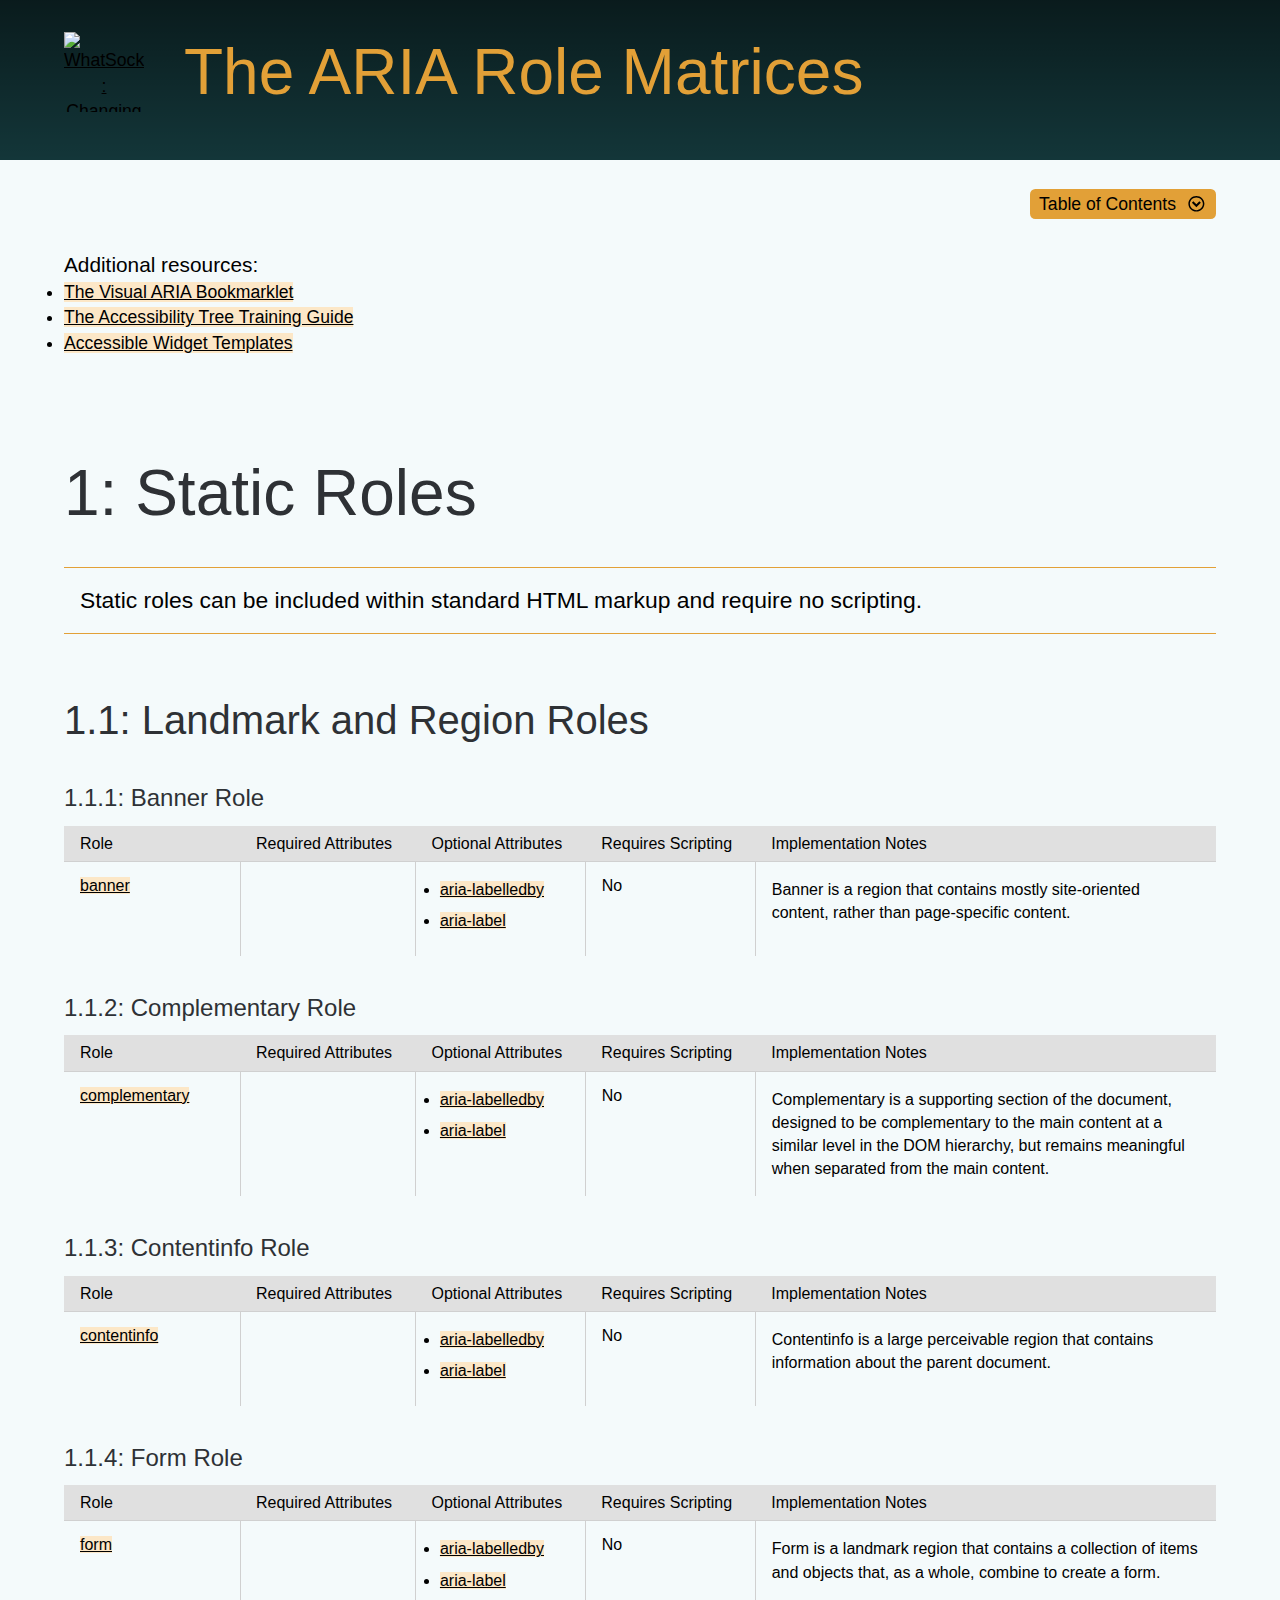
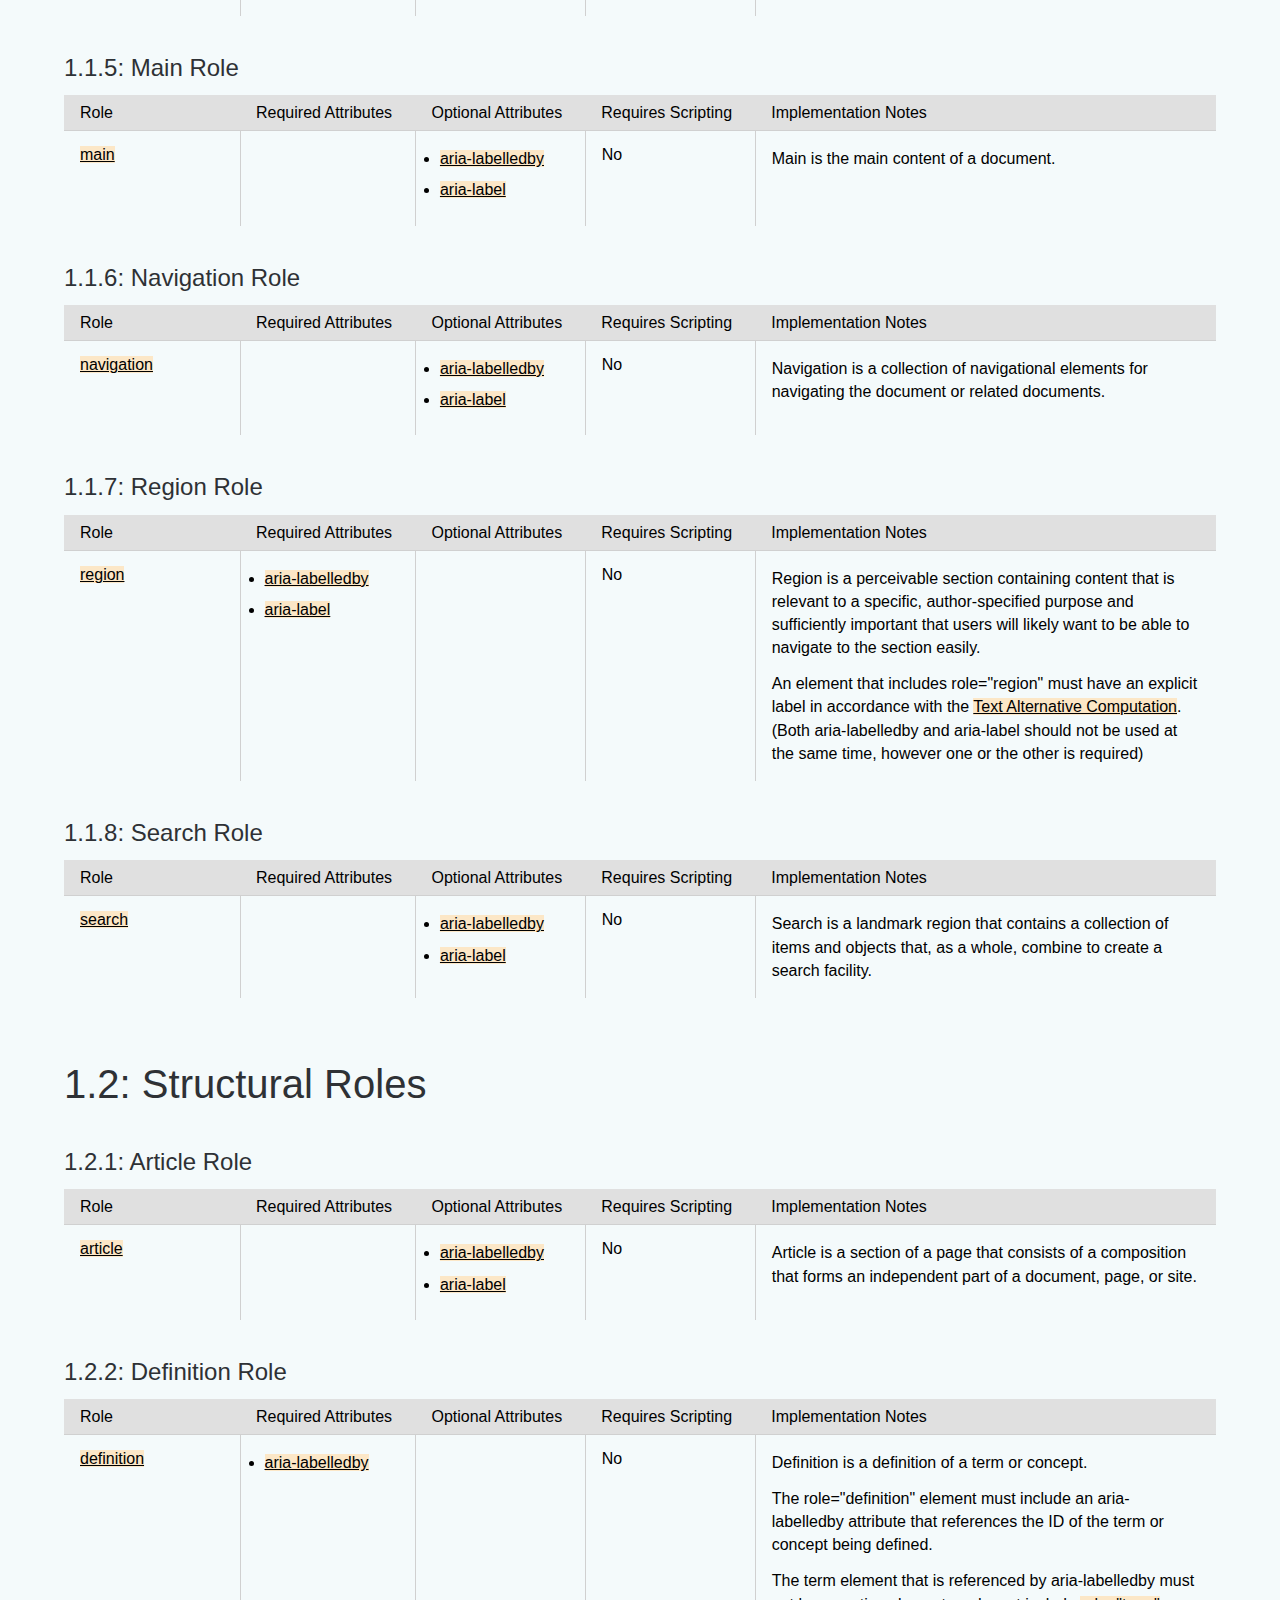
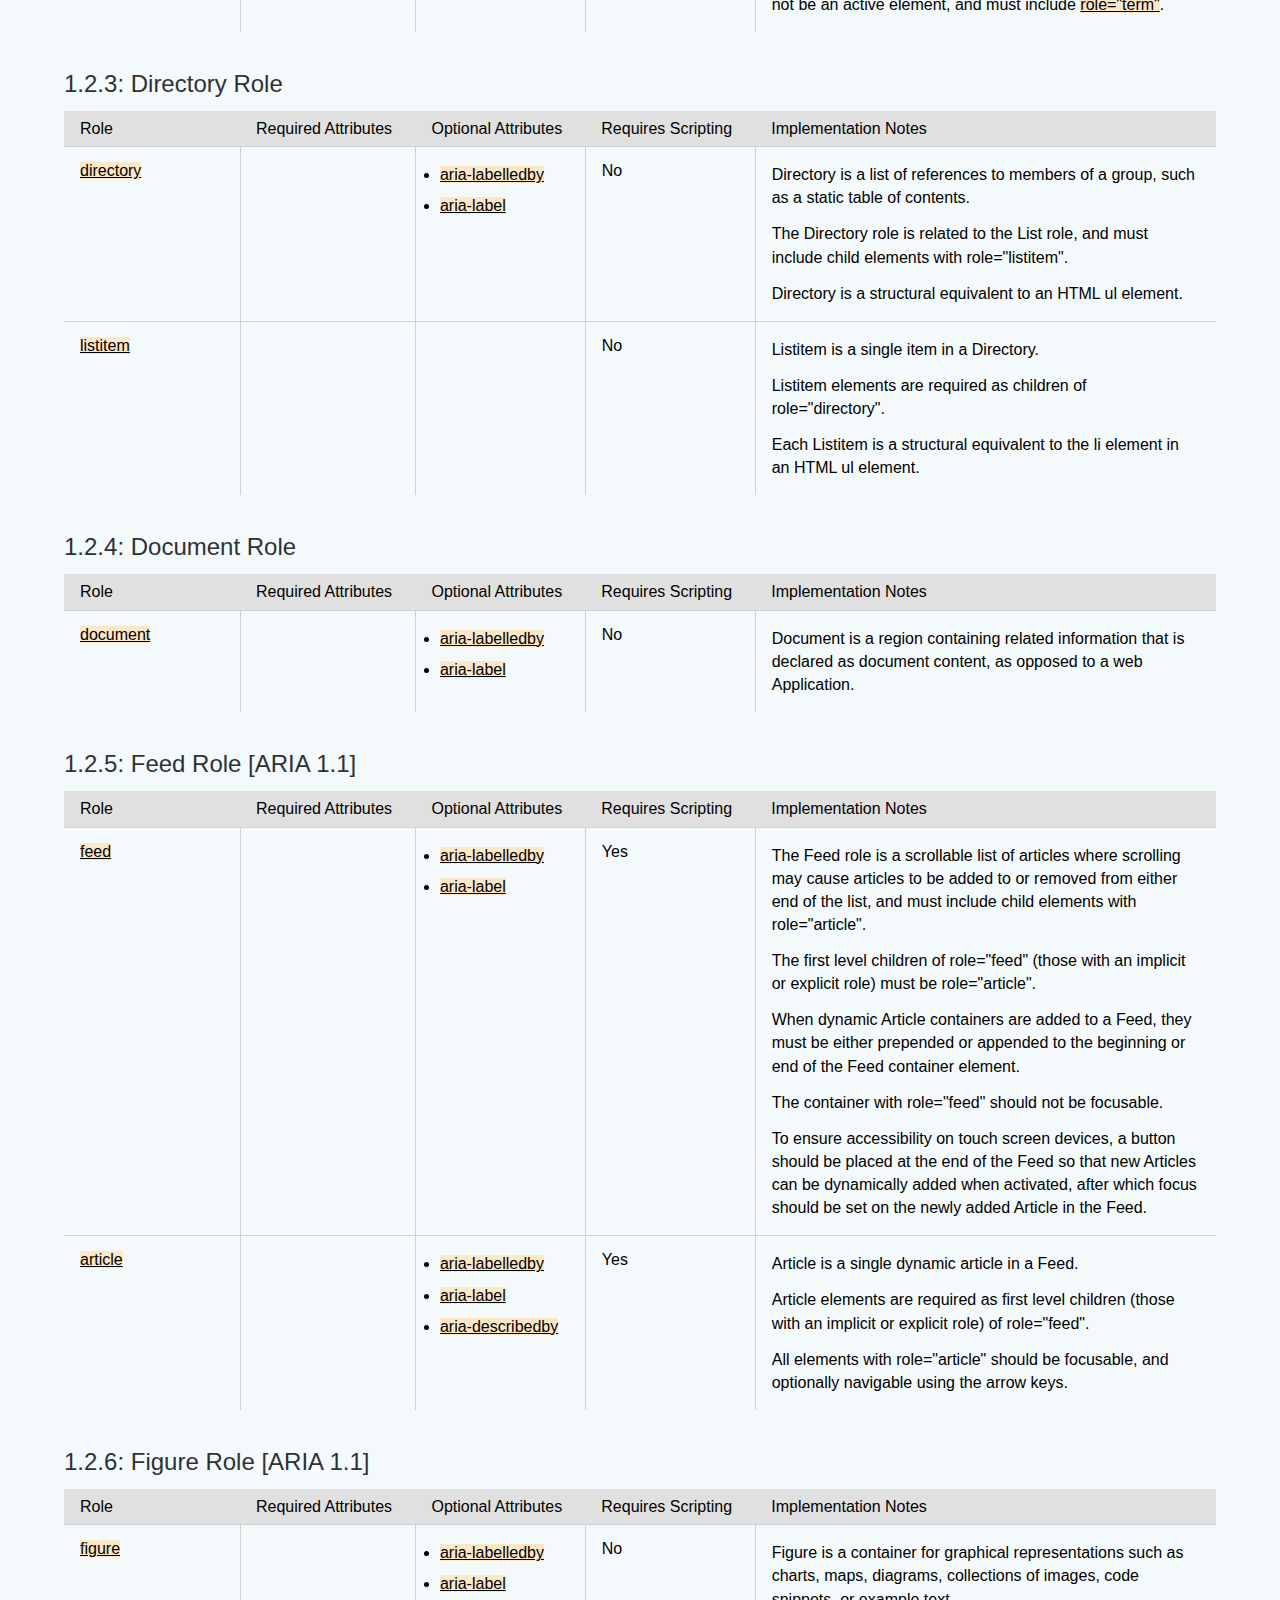
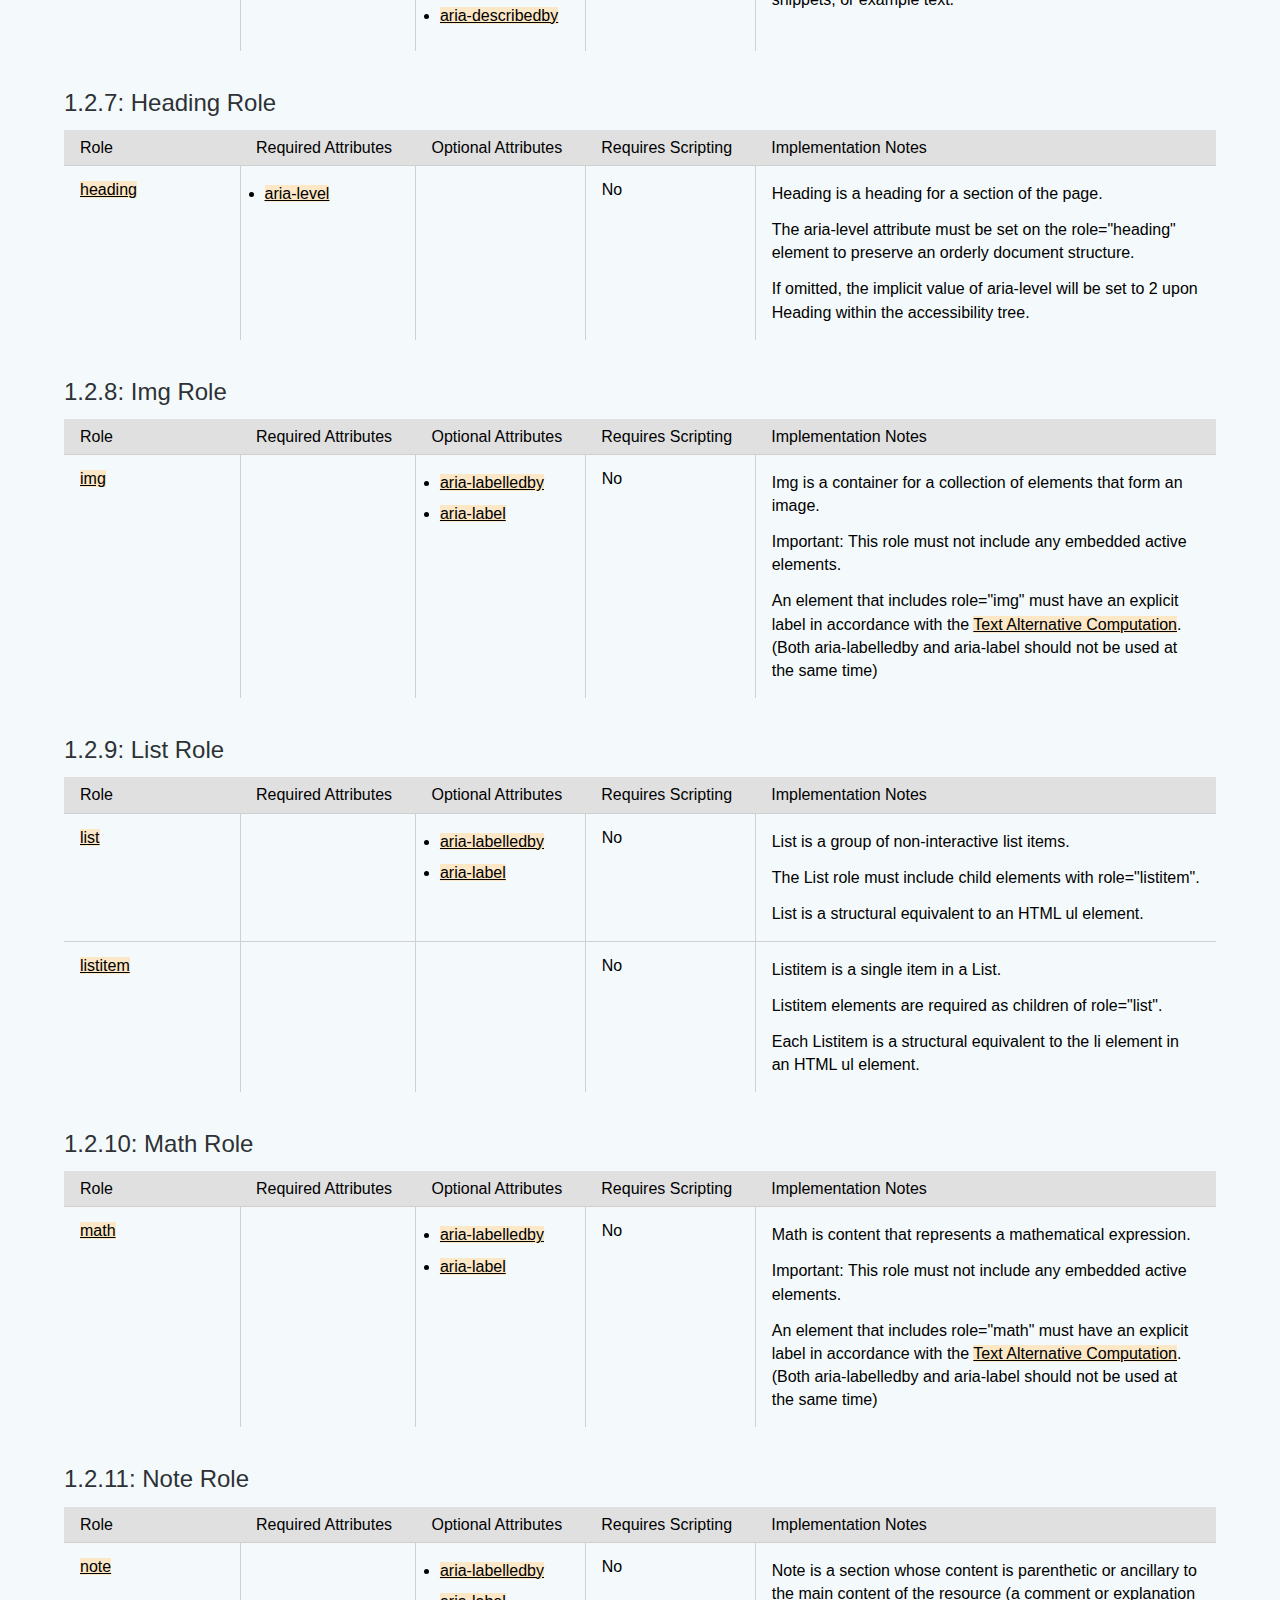
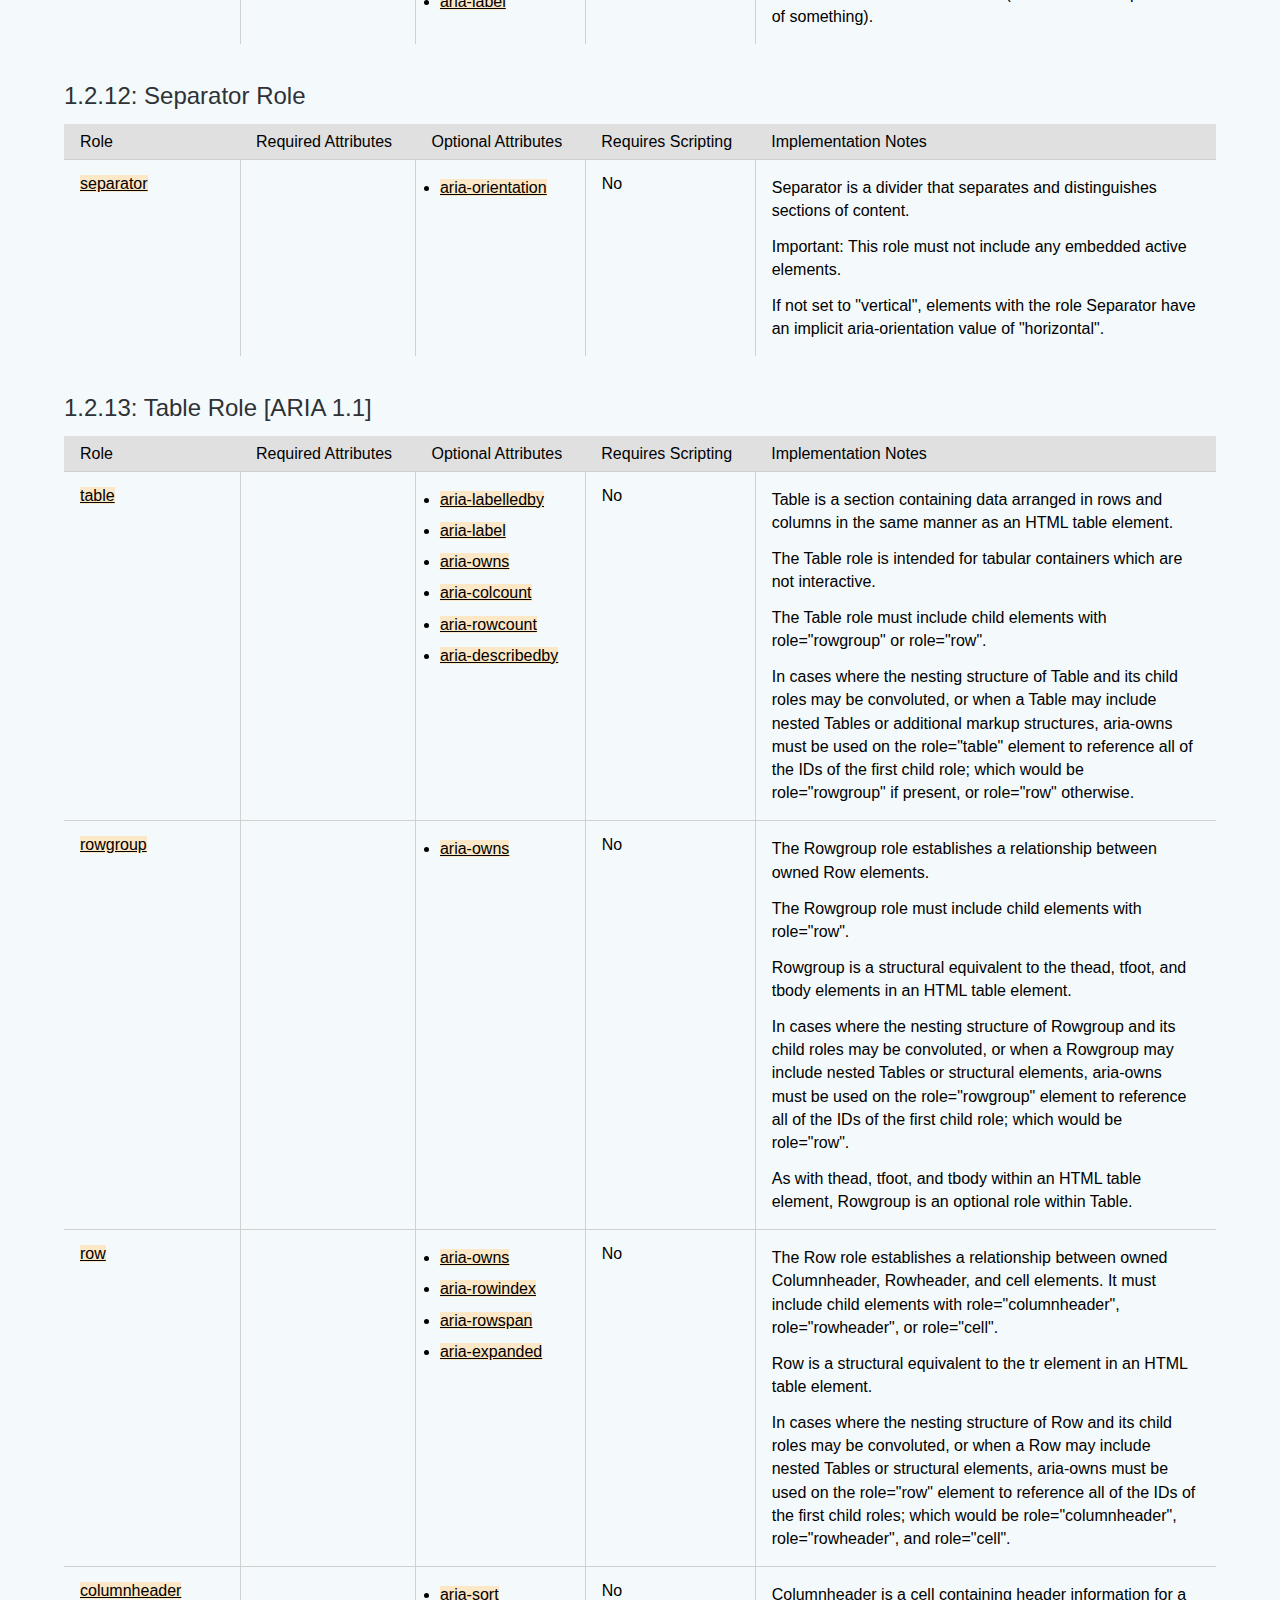
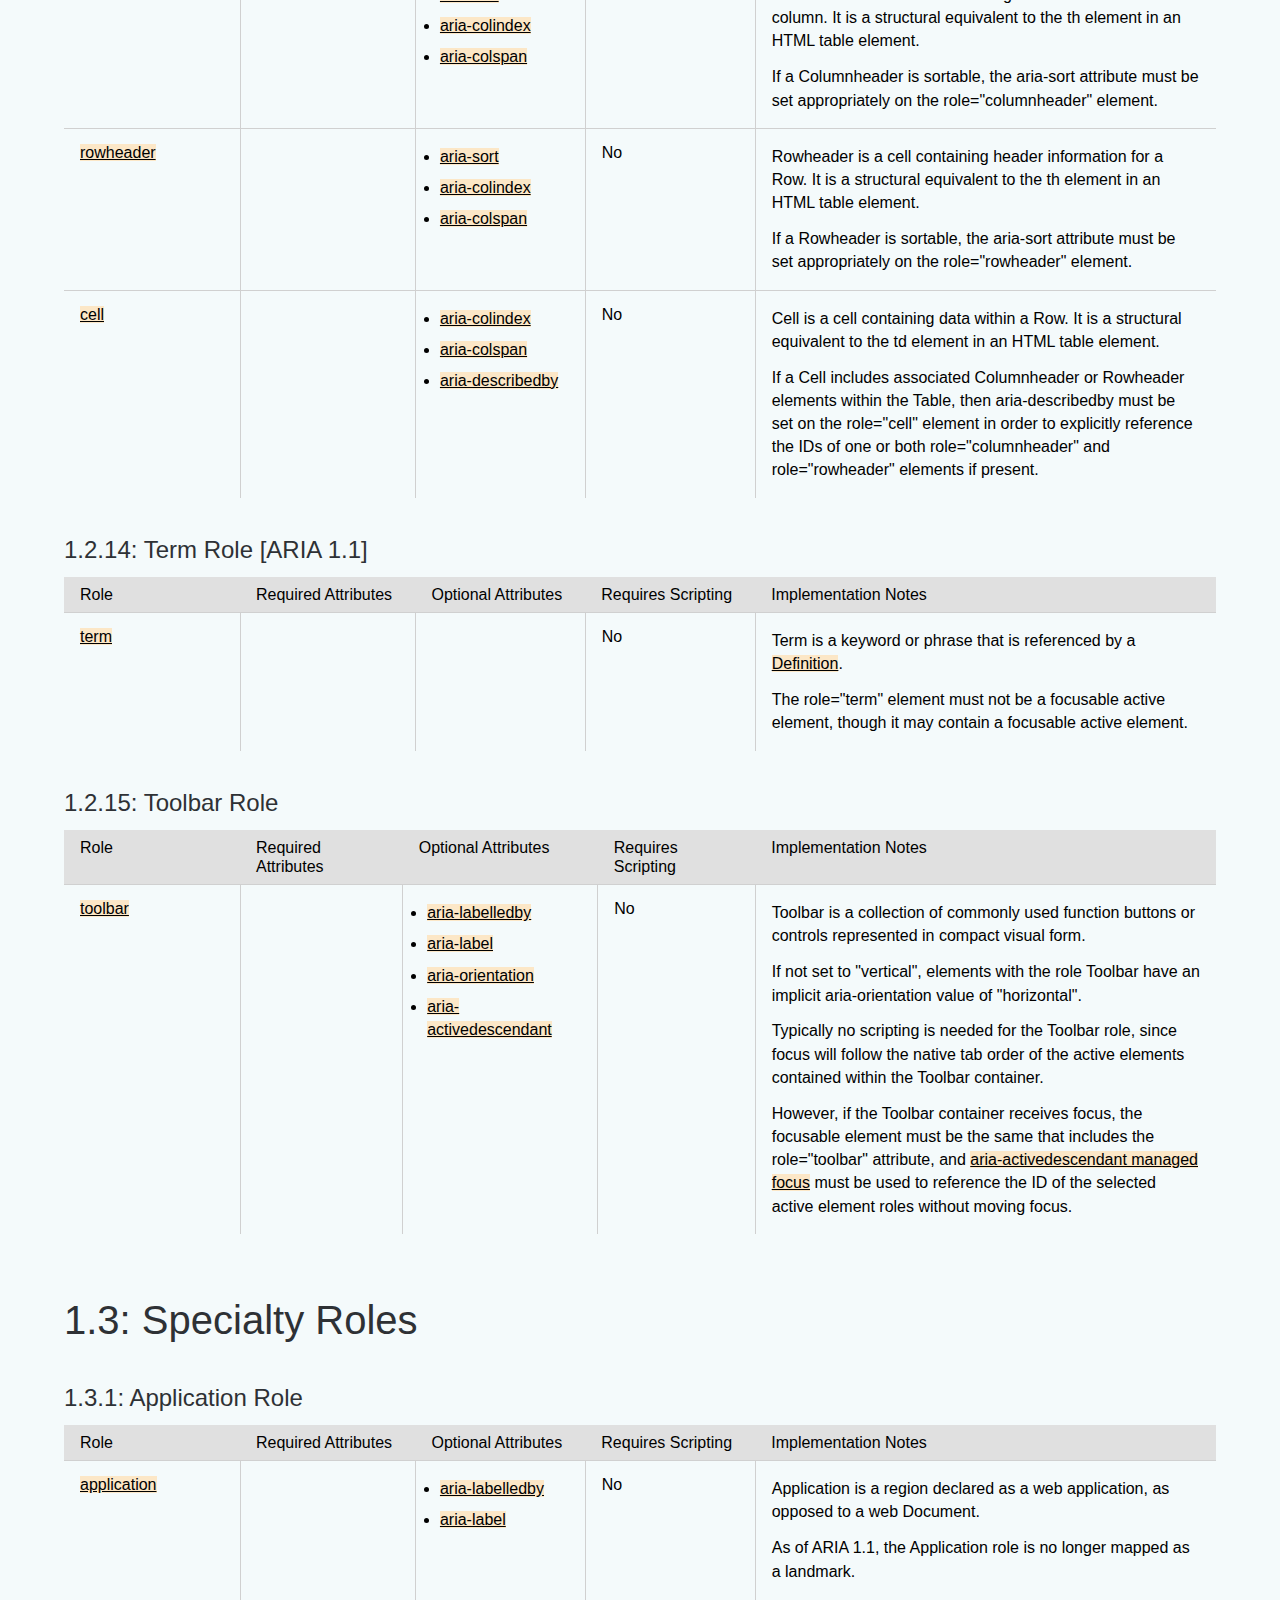
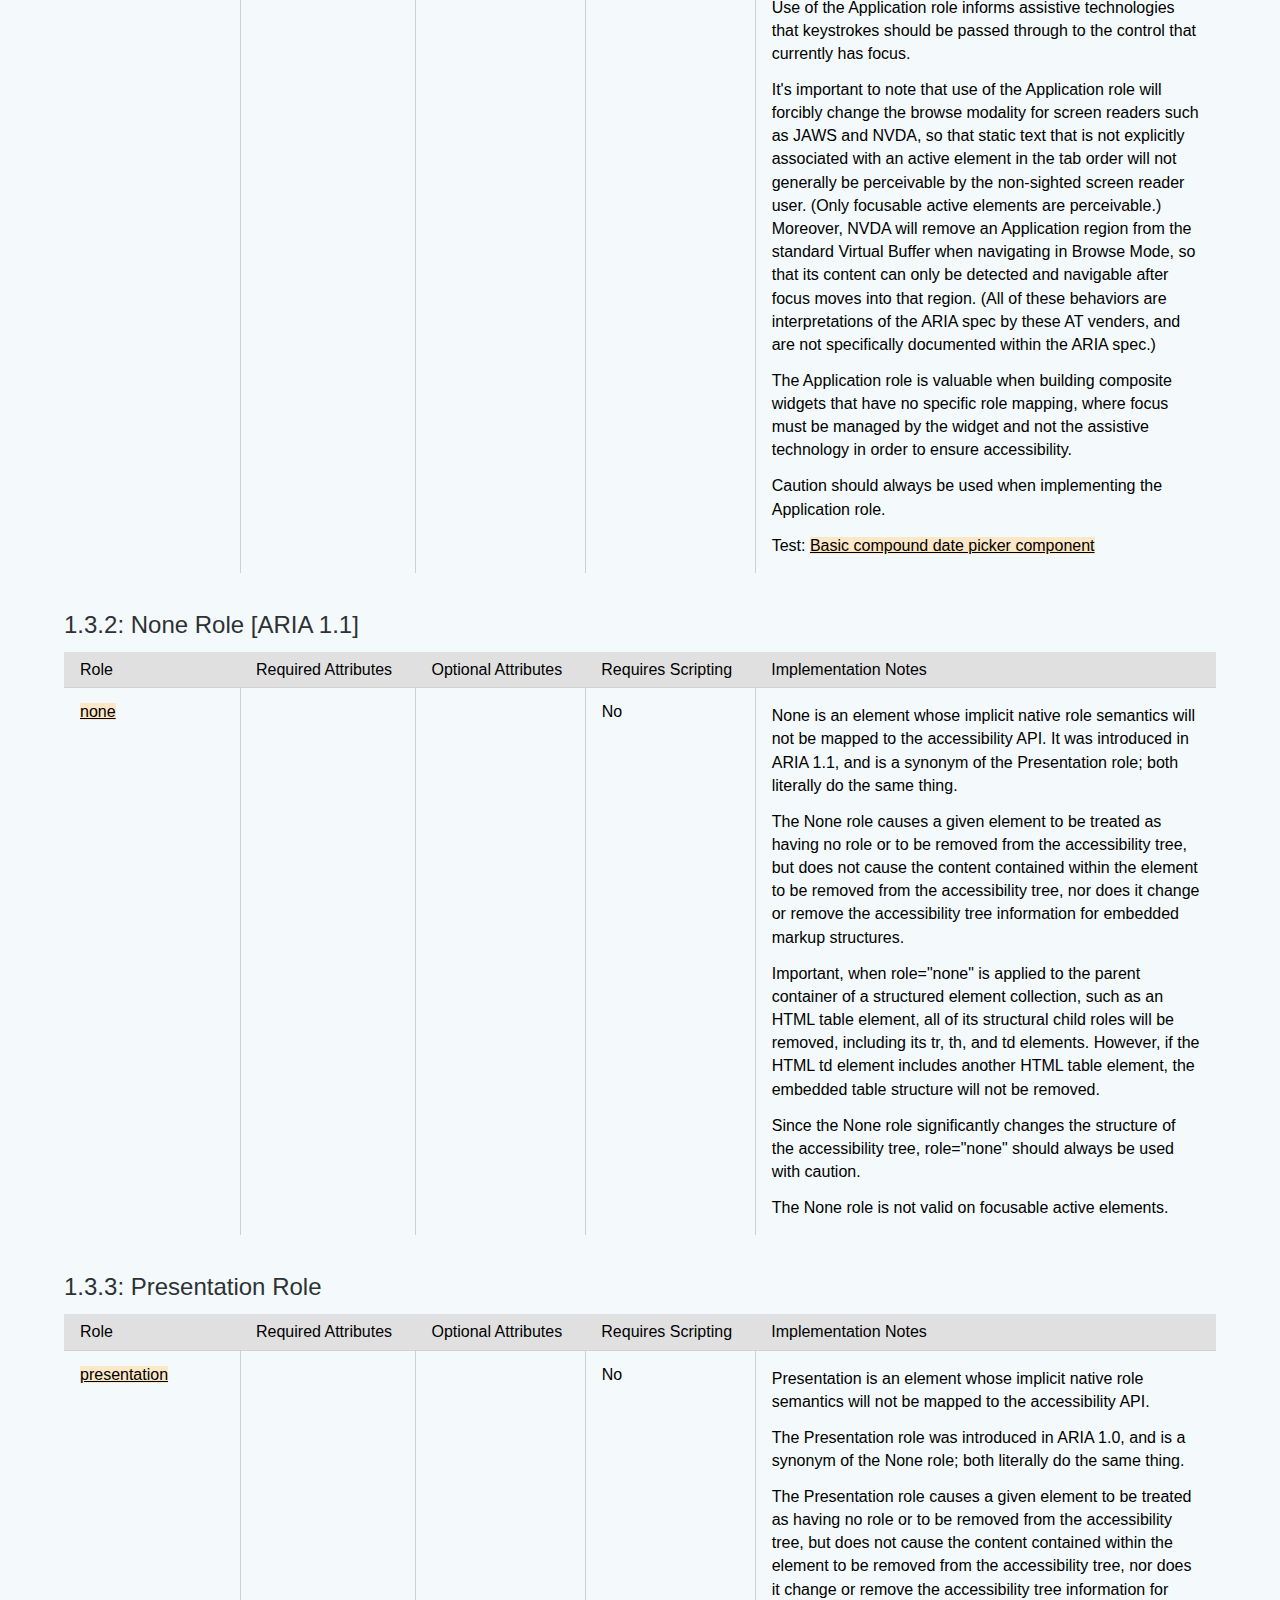
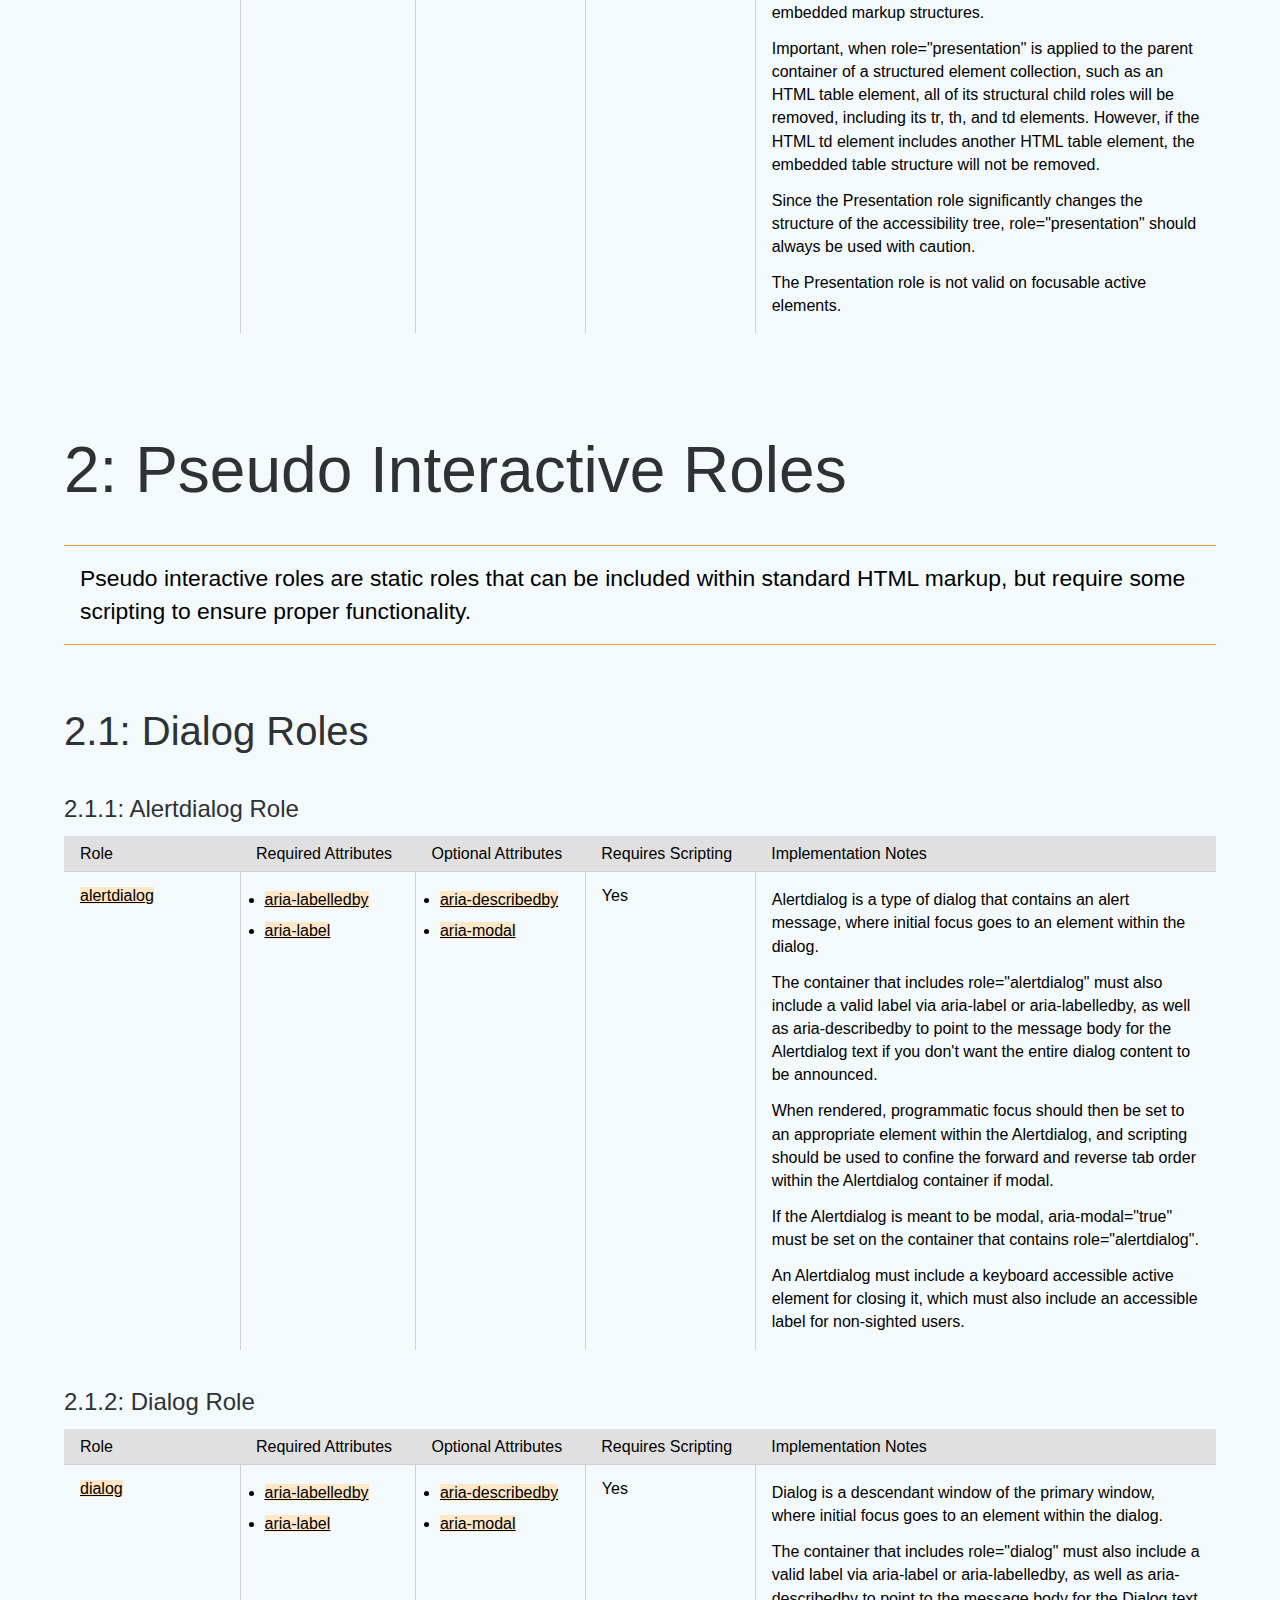
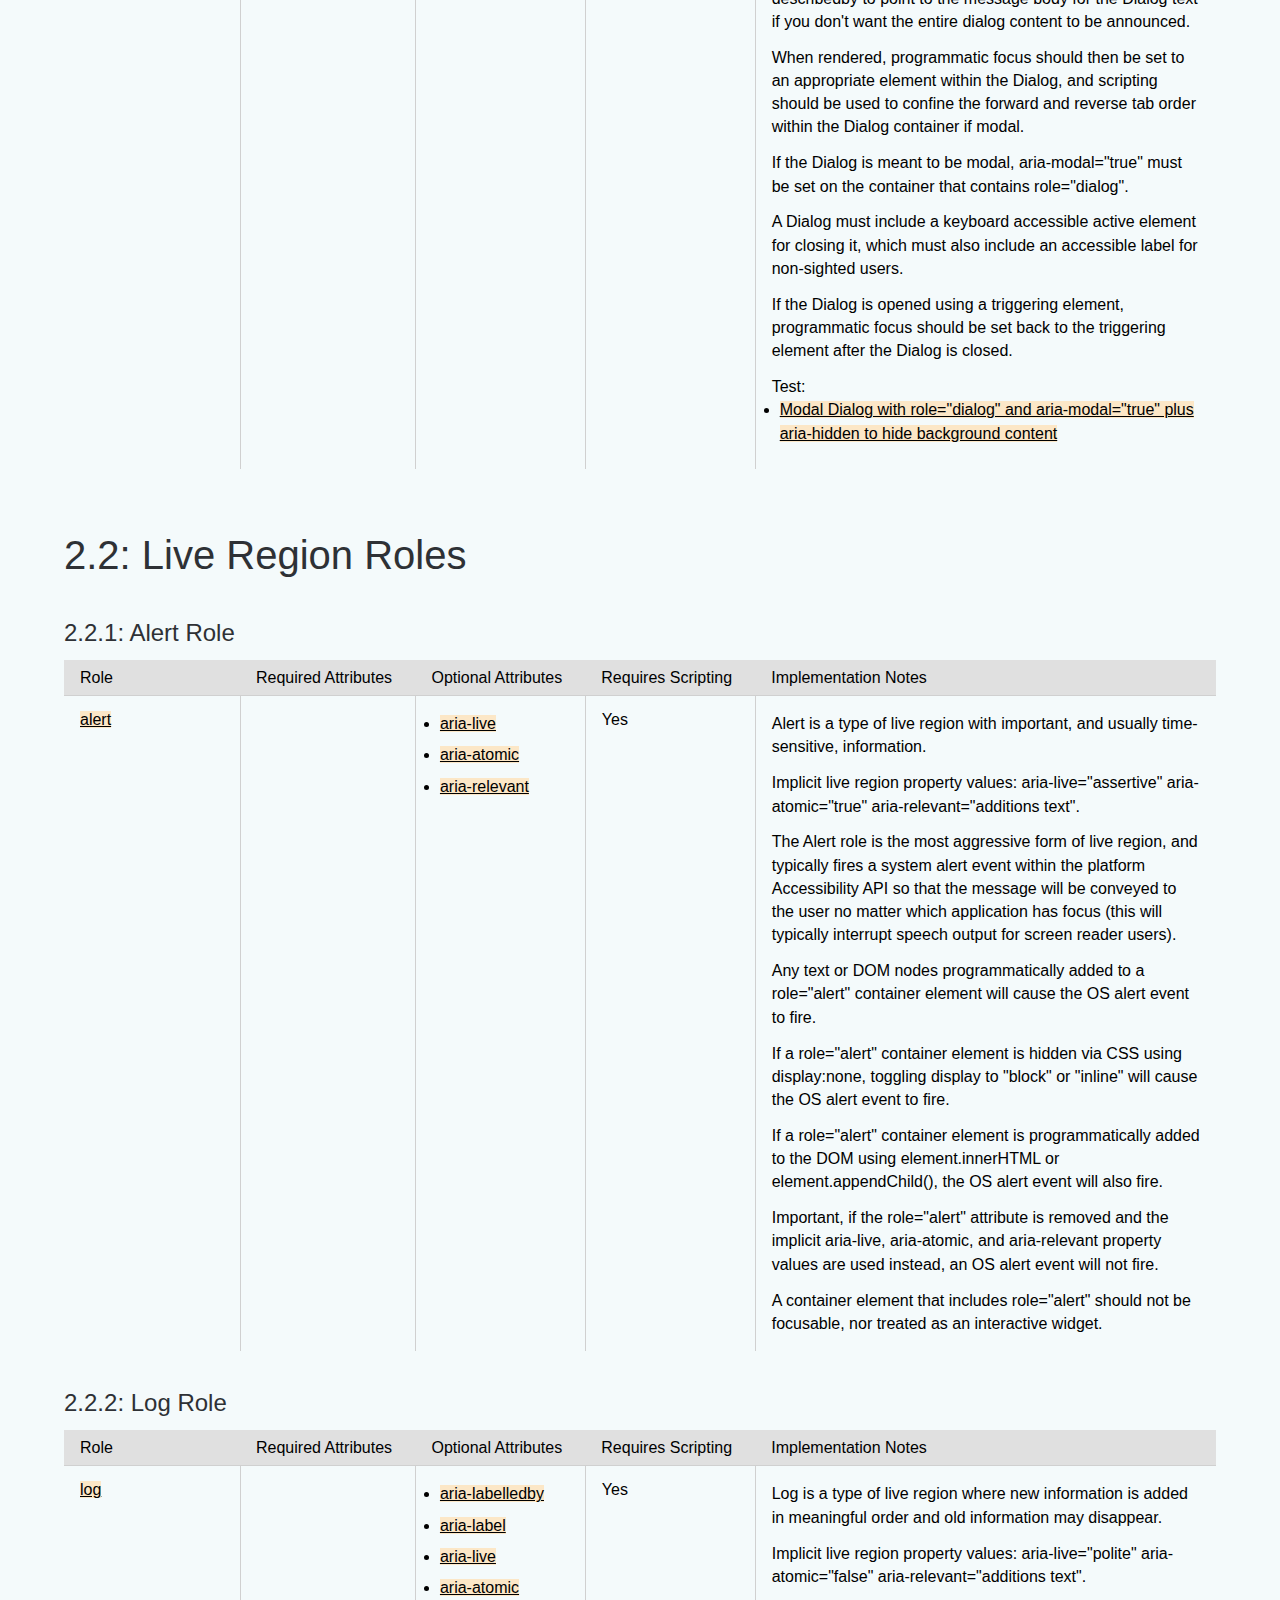
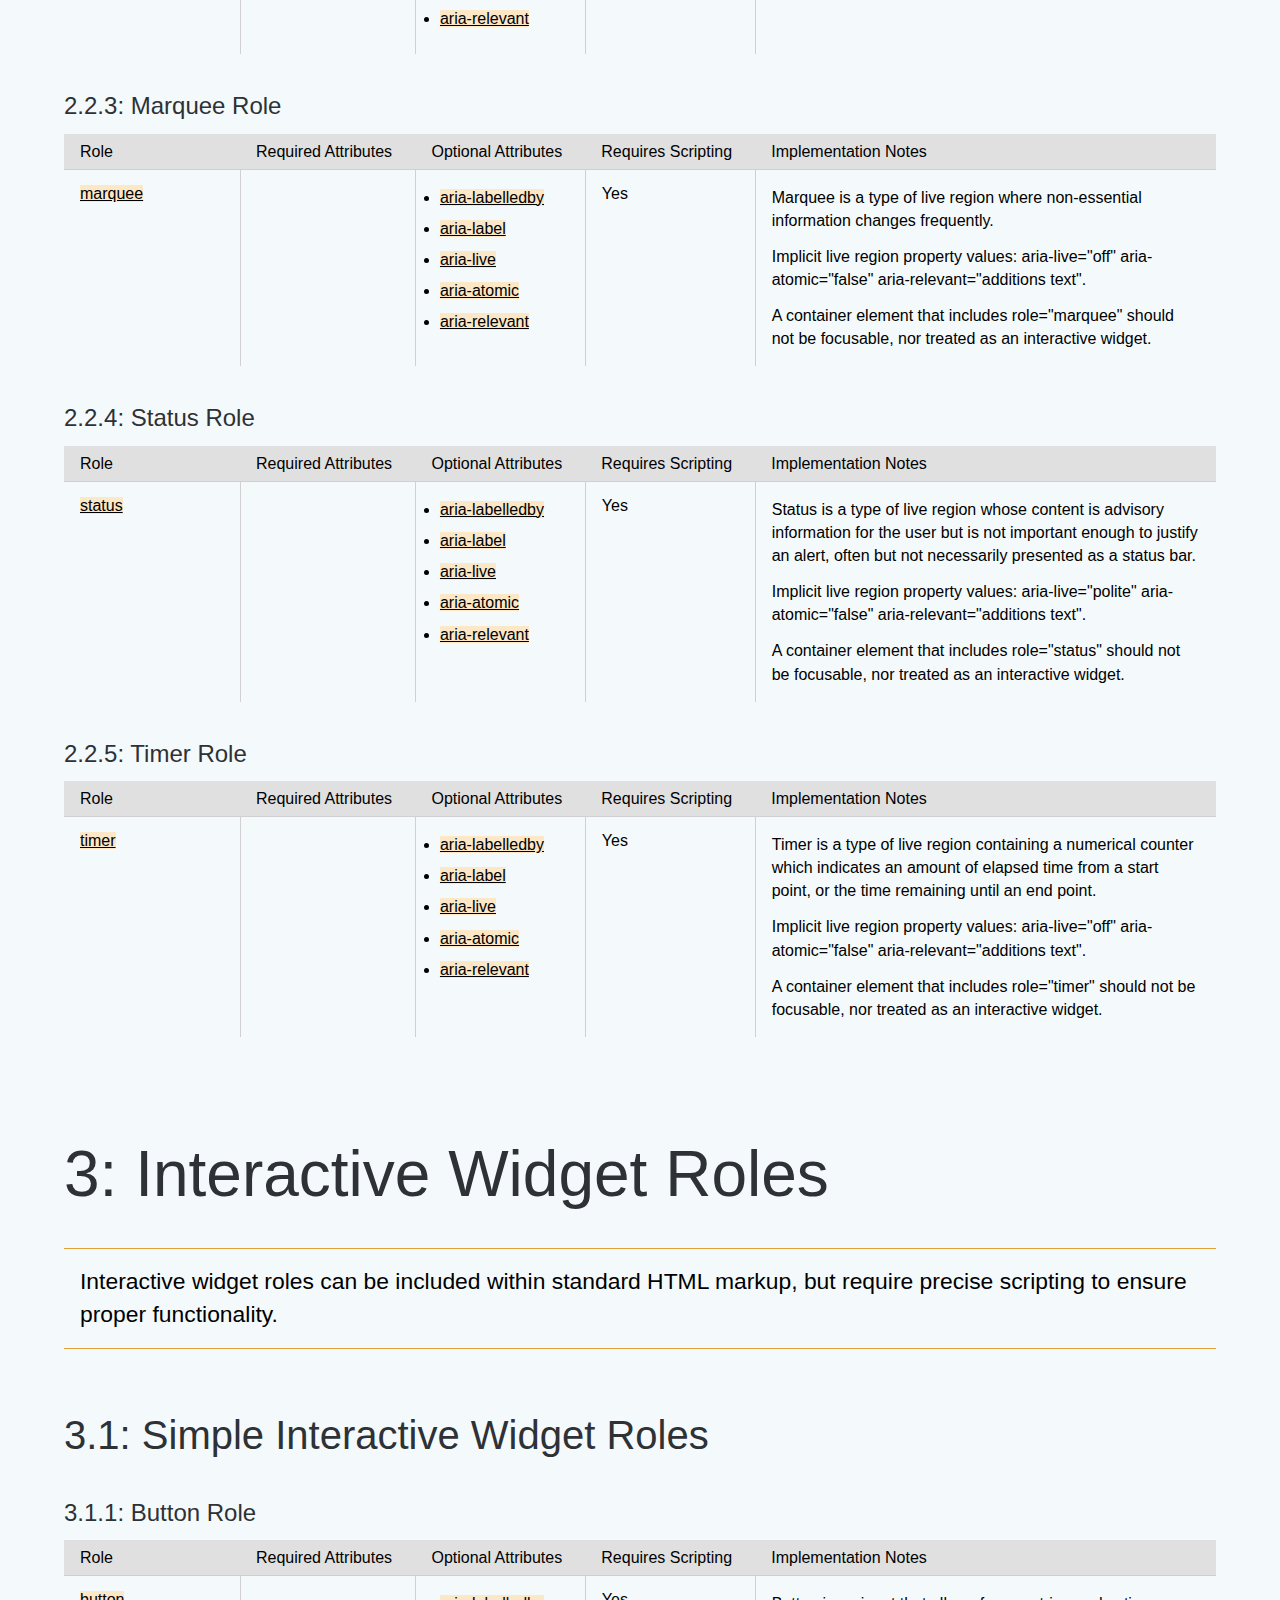
==== commit 8a22b17f: "Updated relevant test links." ====
--- a/The ARIA Role Conformance Matrices/index.htm
+++ b/The ARIA Role Conformance Matrices/index.htm
@@ -1,4522 +1,4535 @@
 <!DOCTYPE html>
 <html lang="en">
-    <head>
-        <meta http-equiv="Content-Type" content="text/html; charset=UTF-8" />
-        <title>The ARIA Role Conformance Matrices </title>
-        <meta name="Author" content="Bryan Garaventa">
-                <meta content="width=device-width, initial-scale=1.0" name="viewport" />
-        <link rel="stylesheet" type="text/css" href="css/global.css">
-        <script type="text/javascript">
-            var isVisualARIA = false;
-        </script>
-        <script type="text/javascript" src="js/jQuery.js"></script>
-        <script type="text/javascript" src="js/Acc.DC.API.js"></script>
-        <script type="text/javascript" src="js/setup.js"></script>
-    </head>
-    <body>
-        <div id="container">
-            <header>
-                <div class="menuLinks">
-                    <p class="logo"><a href="http://whatsock.com/"><img title="WhatSock : Changing the world one step at a time" alt="WhatSock : Changing the world one step at a time" src="img/whatsock.svg" /></a></p>
+
+<head>
+    <meta http-equiv="Content-Type" content="text/html; charset=UTF-8" />
+    <title>The ARIA Role Conformance Matrices </title>
+    <meta name="Author" content="Bryan Garaventa">
+    <meta content="width=device-width, initial-scale=1.0" name="viewport" />
+    <link rel="stylesheet" type="text/css" href="css/global.css">
+    <script type="text/javascript">
+        var isVisualARIA = false;
+    </script>
+    <script type="text/javascript" src="js/jQuery.js"></script>
+    <script type="text/javascript" src="js/Acc.DC.API.js"></script>
+    <script type="text/javascript" src="js/setup.js"></script>
+</head>
+
+<body>
+    <div id="container">
+        <header>
+            <div class="menuLinks">
+                <p class="logo"><a href="http://whatsock.com/"><img title="WhatSock : Changing the world one step at a time" alt="WhatSock : Changing the world one step at a time" src="img/whatsock.svg" /></a></p>
+            </div>
+            <div id="hd1" class="hd" tabindex="-1">
+                <h1><span>The ARIA Role Matrices</span></h1>
+            </div>
+            <nav id="ph">
+                <h2 class="nopermalink">Main navigation</h2>
+            </nav>
+        </header>
+        <div id="wrapper">
+            <main>
+                <div class="intro" id="toc">
+                    <dl role="presentation">
+                        <dt>
+                            <a id="tocBtn" href="#" role="button" aria-expanded="false"><span>Table of Contents</span></a>
+                        </dt>
+                        <dd id="tocDD">
+                        </dd>
+                    </dl>
                 </div>
-                <div id="hd1" class="hd" tabindex="-1">
-                    <h1><span>The ARIA Role Matrices</span></h1>
+                <div class="cb" id="pgContent">
+                    <div id="pg-intro">
+
+                        <div class="introduction">
+                            <p>Additional resources:</p>
+                            <ul>
+                                <li>
+                                    <a href="http://whatsock.com/training/matrices/visual-aria.htm">The Visual ARIA Bookmarklet</a>
+                                </li>
+                                <li>
+                                    <a href="http://whatsock.com/training">The Accessibility Tree Training Guide</a>
+                                </li>
+                                <li>
+                                    <a href="http://whatsock.com/Templates">Accessible Widget Templates</a>
+                                </li>
+                            </ul>
+                        </div>
+
+                        <div id="static-roles" class="hd" tabindex="-1">
+                            <h2><span>1: Static Roles</span></h2>
+                        </div>
+                        <div class="highlight">
+                            <p>Static roles can be included within standard HTML markup and require no scripting.</p>
+                        </div>
+                        <div id="landmark-roles" class="hd" tabindex="-1">
+                            <h3><span>1.1: Landmark and Region Roles</span></h3>
+                        </div>
+                        <div id="banner" class="hd" tabindex="-1">
+                            <h4><span>1.1.1: Banner Role</span></h4>
+                        </div>
+                        <div class="intro tal">
+                            <table aria-label="banner" class="reference">
+                                <tr>
+                                    <th scope="col">
+                                        <span><a>Role</a></span>
+                                    </th>
+                                    <th scope="col">
+                                        <span><a>Required Attributes</a></span>
+                                    </th>
+                                    <th scope="col">
+                                        <span><a>Optional Attributes</a></span>
+                                    </th>
+                                    <th scope="col">
+                                        <span><a>Requires Scripting</a></span>
+                                    </th>
+                                    <th class="notes" scope="col">
+                                        <span><a>Implementation Notes</a></span>
+                                    </th>
+                                </tr>
+                                <tr>
+                                    <td class="cell">
+                                        <!-- Role --><a target="_blank" href="http://www.w3.org/TR/wai-aria-1.1/#banner">banner</a>
+                                    </td>
+                                    <td class="cell">
+
+                                    </td>
+                                    <td class="cell">
+                                        <!-- Optional Attributes -->
+                                        <ul>
+                                            <li><a target="_blank" href="http://www.w3.org/TR/wai-aria-1.1/#aria-labelledby">aria-labelledby</a></li>
+                                            <li><a target="_blank" href="http://www.w3.org/TR/wai-aria-1.1/#aria-label">aria-label</a></li>
+                                        </ul>
+                                    </td>
+                                    <td class="cell">
+                                        <!-- Requires Scripting --><a>No</a>
+                                    </td>
+                                    <td class="notes">
+                                        <!-- Implementation Notes -->
+                                        <p>
+                                            Banner is a region that contains mostly site-oriented content, rather than page-specific content.
+                                        </p>
+                                    </td>
+                                </tr>
+                            </table>
+                        </div>
+                        <div id="complementary" class="hd" tabindex="-1">
+                            <h4><span>1.1.2: Complementary Role</span></h4>
+                        </div>
+                        <div class="intro tal">
+                            <table aria-label="complementary" class="reference">
+                                <tr>
+                                    <th scope="col">
+                                        <span><a>Role</a></span>
+                                    </th>
+                                    <th scope="col">
+                                        <span><a>Required Attributes</a></span>
+                                    </th>
+                                    <th scope="col">
+                                        <span><a>Optional Attributes</a></span>
+                                    </th>
+                                    <th scope="col">
+                                        <span><a>Requires Scripting</a></span>
+                                    </th>
+                                    <th class="notes" scope="col">
+                                        <span><a>Implementation Notes</a></span>
+                                    </th>
+                                </tr>
+                                <tr>
+                                    <td class="cell">
+                                        <!-- Role --><a target="_blank" href="http://www.w3.org/TR/wai-aria-1.1/#complementary">complementary</a>
+                                    </td>
+                                    <td class="cell">
+
+                                    </td>
+                                    <td class="cell">
+                                        <!-- Optional Attributes -->
+                                        <ul>
+                                            <li><a target="_blank" href="http://www.w3.org/TR/wai-aria-1.1/#aria-labelledby">aria-labelledby</a></li>
+                                            <li><a target="_blank" href="http://www.w3.org/TR/wai-aria-1.1/#aria-label">aria-label</a></li>
+                                        </ul>
+                                    </td>
+                                    <td class="cell">
+                                        <!-- Requires Scripting --><a>No</a>
+                                    </td>
+                                    <td class="notes">
+                                        <!-- Implementation Notes -->
+                                        <p>
+                                            Complementary is a supporting section of the document, designed to be complementary to the main content at a similar level in the DOM hierarchy, but remains meaningful when separated from the main content.
+                                        </p>
+                                    </td>
+                                </tr>
+                            </table>
+                        </div>
+                        <div id="contentinfo" class="hd" tabindex="-1">
+                            <h4><span>1.1.3: Contentinfo Role</span></h4>
+                        </div>
+                        <div class="intro tal">
+                            <table aria-label="contentinfo" class="reference">
+                                <tr>
+                                    <th scope="col">
+                                        <span><a>Role</a></span>
+                                    </th>
+                                    <th scope="col">
+                                        <span><a>Required Attributes</a></span>
+                                    </th>
+                                    <th scope="col">
+                                        <span><a>Optional Attributes</a></span>
+                                    </th>
+                                    <th scope="col">
+                                        <span><a>Requires Scripting</a></span>
+                                    </th>
+                                    <th class="notes" scope="col">
+                                        <span><a>Implementation Notes</a></span>
+                                    </th>
+                                </tr>
+                                <tr>
+                                    <td class="cell">
+                                        <!-- Role --><a target="_blank" href="http://www.w3.org/TR/wai-aria-1.1/#contentinfo">contentinfo</a>
+                                    </td>
+                                    <td class="cell">
+
+                                    </td>
+                                    <td class="cell">
+                                        <!-- Optional Attributes -->
+                                        <ul>
+                                            <li><a target="_blank" href="http://www.w3.org/TR/wai-aria-1.1/#aria-labelledby">aria-labelledby</a></li>
+                                            <li><a target="_blank" href="http://www.w3.org/TR/wai-aria-1.1/#aria-label">aria-label</a></li>
+                                        </ul>
+                                    </td>
+                                    <td class="cell">
+                                        <!-- Requires Scripting --><a>No</a>
+                                    </td>
+                                    <td class="notes">
+                                        <!-- Implementation Notes -->
+                                        <p>
+                                            Contentinfo is a large perceivable region that contains information about the parent document.
+                                        </p>
+                                    </td>
+                                </tr>
+                            </table>
+                        </div>
+                        <div id="form" class="hd" tabindex="-1">
+                            <h4><span>1.1.4: Form Role</span></h4>
+                        </div>
+                        <div class="intro tal">
+                            <table aria-label="form" class="reference">
+                                <tr>
+                                    <th scope="col">
+                                        <span><a>Role</a></span>
+                                    </th>
+                                    <th scope="col">
+                                        <span><a>Required Attributes</a></span>
+                                    </th>
+                                    <th scope="col">
+                                        <span><a>Optional Attributes</a></span>
+                                    </th>
+                                    <th scope="col">
+                                        <span><a>Requires Scripting</a></span>
+                                    </th>
+                                    <th class="notes" scope="col">
+                                        <span><a>Implementation Notes</a></span>
+                                    </th>
+                                </tr>
+                                <tr>
+                                    <td class="cell">
+                                        <!-- Role --><a target="_blank" href="http://www.w3.org/TR/wai-aria-1.1/#form">form</a>
+                                    </td>
+                                    <td class="cell">
+
+                                    </td>
+                                    <td class="cell">
+                                        <!-- Optional Attributes -->
+                                        <ul>
+                                            <li><a target="_blank" href="http://www.w3.org/TR/wai-aria-1.1/#aria-labelledby">aria-labelledby</a></li>
+                                            <li><a target="_blank" href="http://www.w3.org/TR/wai-aria-1.1/#aria-label">aria-label</a></li>
+                                        </ul>
+                                    </td>
+                                    <td class="cell">
+                                        <!-- Requires Scripting --><a>No</a>
+                                    </td>
+                                    <td class="notes">
+                                        <!-- Implementation Notes -->
+                                        <p>
+                                            Form is a landmark region that contains a collection of items and objects that, as a whole, combine to create a form.
+                                        </p>
+                                    </td>
+                                </tr>
+                            </table>
+                        </div>
+                        <div id="main" class="hd" tabindex="-1">
+                            <h4><span>1.1.5: Main Role</span></h4>
+                        </div>
+                        <div class="intro tal">
+                            <table aria-label="main" class="reference">
+                                <tr>
+                                    <th scope="col">
+                                        <span><a>Role</a></span>
+                                    </th>
+                                    <th scope="col">
+                                        <span><a>Required Attributes</a></span>
+                                    </th>
+                                    <th scope="col">
+                                        <span><a>Optional Attributes</a></span>
+                                    </th>
+                                    <th scope="col">
+                                        <span><a>Requires Scripting</a></span>
+                                    </th>
+                                    <th class="notes" scope="col">
+                                        <span><a>Implementation Notes</a></span>
+                                    </th>
+                                </tr>
+                                <tr>
+                                    <td class="cell">
+                                        <!-- Role --><a target="_blank" href="http://www.w3.org/TR/wai-aria-1.1/#main">main</a>
+                                    </td>
+                                    <td class="cell">
+
+                                    </td>
+                                    <td class="cell">
+                                        <!-- Optional Attributes -->
+                                        <ul>
+                                            <li><a target="_blank" href="http://www.w3.org/TR/wai-aria-1.1/#aria-labelledby">aria-labelledby</a></li>
+                                            <li><a target="_blank" href="http://www.w3.org/TR/wai-aria-1.1/#aria-label">aria-label</a></li>
+                                        </ul>
+                                    </td>
+                                    <td class="cell">
+                                        <!-- Requires Scripting --><a>No</a>
+                                    </td>
+                                    <td class="notes">
+                                        <!-- Implementation Notes -->
+                                        <p>Main is the main content of a document.</p>
+                                    </td>
+                                </tr>
+                            </table>
+                        </div>
+                        <div id="navigation" class="hd" tabindex="-1">
+                            <h4><span>1.1.6: Navigation Role</span></h4>
+                        </div>
+                        <div class="intro tal">
+                            <table aria-label="navigation" class="reference">
+                                <tr>
+                                    <th scope="col">
+                                        <span><a>Role</a></span>
+                                    </th>
+                                    <th scope="col">
+                                        <span><a>Required Attributes</a></span>
+                                    </th>
+                                    <th scope="col">
+                                        <span><a>Optional Attributes</a></span>
+                                    </th>
+                                    <th scope="col">
+                                        <span><a>Requires Scripting</a></span>
+                                    </th>
+                                    <th class="notes" scope="col">
+                                        <span><a>Implementation Notes</a></span>
+                                    </th>
+                                </tr>
+                                <tr>
+                                    <td class="cell">
+                                        <!-- Role --><a target="_blank" href="http://www.w3.org/TR/wai-aria-1.1/#navigation">navigation</a>
+                                    </td>
+                                    <td class="cell">
+
+                                    </td>
+                                    <td class="cell">
+                                        <!-- Optional Attributes -->
+                                        <ul>
+                                            <li><a target="_blank" href="http://www.w3.org/TR/wai-aria-1.1/#aria-labelledby">aria-labelledby</a></li>
+                                            <li><a target="_blank" href="http://www.w3.org/TR/wai-aria-1.1/#aria-label">aria-label</a></li>
+                                        </ul>
+                                    </td>
+                                    <td class="cell">
+                                        <!-- Requires Scripting --><a>No</a>
+                                    </td>
+                                    <td class="notes">
+                                        <!-- Implementation Notes -->
+                                        <p>Navigation is a collection of navigational elements for navigating
+                                            the document or related documents.</p>
+                                    </td>
+                                </tr>
+                            </table>
+                        </div>
+                        <div id="region" class="hd" tabindex="-1">
+                            <h4><span>1.1.7: Region Role</span></h4>
+                        </div>
+                        <div class="intro tal">
+                            <table aria-label="region" class="reference">
+                                <tr>
+                                    <th scope="col">
+                                        <span><a>Role</a></span>
+                                    </th>
+                                    <th scope="col">
+                                        <span><a>Required Attributes</a></span>
+                                    </th>
+                                    <th scope="col">
+                                        <span><a>Optional Attributes</a></span>
+                                    </th>
+                                    <th scope="col">
+                                        <span><a>Requires Scripting</a></span>
+                                    </th>
+                                    <th class="notes" scope="col">
+                                        <span><a>Implementation Notes</a></span>
+                                    </th>
+                                </tr>
+                                <tr>
+                                    <td class="cell">
+                                        <!-- Role --><a target="_blank" href="http://www.w3.org/TR/wai-aria-1.1/#region">region</a>
+                                    </td>
+                                    <td class="cell">
+
+                                        <ul>
+                                            <li><a target="_blank" href="http://www.w3.org/TR/wai-aria-1.1/#aria-labelledby">aria-labelledby</a></li>
+                                            <li><a target="_blank" href="http://www.w3.org/TR/wai-aria-1.1/#aria-label">aria-label</a></li>
+                                        </ul>
+                                    </td>
+                                    <td class="cell">
+                                        <!-- Optional Attributes -->
+                                    </td>
+                                    <td class="cell">
+                                        <!-- Requires Scripting --><a>No</a>
+                                    </td>
+                                    <td class="notes">
+                                        <!-- Implementation Notes -->
+                                        <p>Region is a perceivable section containing content that is relevant
+                                            to a specific, author-specified purpose and sufficiently important
+                                            that users will likely want to be able to navigate to the section easily.</p>
+                                        <p>An element that includes role="region" must have an explicit label in
+                                            accordance with the
+                                            <a target="_blank" href="http://www.w3.org/TR/accname-aam-1.1/#mapping_additional_nd_te">Text Alternative Computation</a>.
+                                            (Both aria-labelledby and aria-label should not be used at the same time, however one or the other is required)</p>
+                                    </td>
+                                </tr>
+                            </table>
+                        </div>
+                        <div id="search" class="hd" tabindex="-1">
+                            <h4><span>1.1.8: Search Role</span></h4>
+                        </div>
+                        <div class="intro tal">
+                            <table aria-label="search" class="reference">
+                                <tr>
+                                    <th scope="col">
+                                        <span><a>Role</a></span>
+                                    </th>
+                                    <th scope="col">
+                                        <span><a>Required Attributes</a></span>
+                                    </th>
+                                    <th scope="col">
+                                        <span><a>Optional Attributes</a></span>
+                                    </th>
+                                    <th scope="col">
+                                        <span><a>Requires Scripting</a></span>
+                                    </th>
+                                    <th class="notes" scope="col">
+                                        <span><a>Implementation Notes</a></span>
+                                    </th>
+                                </tr>
+                                <tr>
+                                    <td class="cell">
+                                        <!-- Role --><a target="_blank" href="http://www.w3.org/TR/wai-aria-1.1/#search">search</a>
+                                    </td>
+                                    <td class="cell">
+
+                                    </td>
+                                    <td class="cell">
+                                        <!-- Optional Attributes -->
+                                        <ul>
+                                            <li><a target="_blank" href="http://www.w3.org/TR/wai-aria-1.1/#aria-labelledby">aria-labelledby</a></li>
+                                            <li><a target="_blank" href="http://www.w3.org/TR/wai-aria-1.1/#aria-label">aria-label</a></li>
+                                        </ul>
+                                    </td>
+                                    <td class="cell">
+                                        <!-- Requires Scripting --><a>No</a>
+                                    </td>
+                                    <td class="notes">
+                                        <!-- Implementation Notes -->
+                                        <p>Search is a landmark region that contains a collection of items and objects
+                                            that, as a whole, combine to create a search facility.</p>
+                                    </td>
+                                </tr>
+                            </table>
+                        </div>
+                        <div id="structural-roles" class="hd" tabindex="-1">
+                            <h3><span>1.2: Structural Roles</span></h3>
+                        </div>
+                        <div id="article" class="hd" tabindex="-1">
+                            <h4><span>1.2.1: Article Role</span></h4>
+                        </div>
+                        <div class="intro tal">
+                            <table aria-label="article" class="reference">
+                                <tr>
+                                    <th scope="col">
+                                        <span><a>Role</a></span>
+                                    </th>
+                                    <th scope="col">
+                                        <span><a>Required Attributes</a></span>
+                                    </th>
+                                    <th scope="col">
+                                        <span><a>Optional Attributes</a></span>
+                                    </th>
+                                    <th scope="col">
+                                        <span><a>Requires Scripting</a></span>
+                                    </th>
+                                    <th class="notes" scope="col">
+                                        <span><a>Implementation Notes</a></span>
+                                    </th>
+                                </tr>
+                                <tr>
+                                    <td class="cell">
+                                        <!-- Role --><a target="_blank" href="http://www.w3.org/TR/wai-aria-1.1/#article">article</a>
+                                    </td>
+                                    <td class="cell">
+
+                                    </td>
+                                    <td class="cell">
+                                        <!-- Optional Attributes -->
+                                        <ul>
+                                            <li><a target="_blank" href="http://www.w3.org/TR/wai-aria-1.1/#aria-labelledby">aria-labelledby</a></li>
+                                            <li><a target="_blank" href="http://www.w3.org/TR/wai-aria-1.1/#aria-label">aria-label</a></li>
+                                        </ul>
+                                    </td>
+                                    <td class="cell">
+                                        <!-- Requires Scripting --><a>No</a>
+                                    </td>
+                                    <td class="notes">
+                                        <!-- Implementation Notes -->
+                                        <p>
+                                            Article is a section of a page that consists of a composition that forms an independent part of a document, page, or site.
+                                        </p>
+                                    </td>
+                                </tr>
+                            </table>
+                        </div>
+                        <div id="definition" class="hd" tabindex="-1">
+                            <h4><span>1.2.2: Definition Role</span></h4>
+                        </div>
+                        <div class="intro tal">
+                            <table aria-label="definition" class="reference">
+                                <tr>
+                                    <th scope="col">
+                                        <span><a>Role</a></span>
+                                    </th>
+                                    <th scope="col">
+                                        <span><a>Required Attributes</a></span>
+                                    </th>
+                                    <th scope="col">
+                                        <span><a>Optional Attributes</a></span>
+                                    </th>
+                                    <th scope="col">
+                                        <span><a>Requires Scripting</a></span>
+                                    </th>
+                                    <th class="notes" scope="col">
+                                        <span><a>Implementation Notes</a></span>
+                                    </th>
+                                </tr>
+                                <tr>
+                                    <td class="cell">
+                                        <!-- Role --><a target="_blank" href="http://www.w3.org/TR/wai-aria-1.1/#definition">definition</a>
+                                    </td>
+                                    <td class="cell">
+
+                                        <ul>
+                                            <li><a target="_blank" href="http://www.w3.org/TR/wai-aria-1.1/#aria-labelledby">aria-labelledby</a></li>
+                                        </ul>
+                                    </td>
+                                    <td class="cell">
+                                        <!-- Optional Attributes -->
+                                    </td>
+                                    <td class="cell">
+                                        <!-- Requires Scripting --><a>No</a>
+                                    </td>
+                                    <td class="notes">
+                                        <!-- Implementation Notes -->
+                                        <p>Definition is a definition of a term or concept.</p>
+                                        <p>The role="definition" element must include an aria-labelledby attribute
+                                            that references the ID of the term or concept being defined.</p>
+                                        <p>The term element that is referenced by aria-labelledby must not be an active element, and must include <a href="#term">role="term"</a>.</p>
+                                    </td>
+                                </tr>
+                            </table>
+                        </div>
+                        <div id="directory" class="hd" tabindex="-1">
+                            <h4><span>1.2.3: Directory Role</span></h4>
+                        </div>
+                        <div class="intro tal">
+                            <table aria-label="directory" class="reference">
+                                <tr>
+                                    <th scope="col">
+                                        <span><a>Role</a></span>
+                                    </th>
+                                    <th scope="col">
+                                        <span><a>Required Attributes</a></span>
+                                    </th>
+                                    <th scope="col">
+                                        <span><a>Optional Attributes</a></span>
+                                    </th>
+                                    <th scope="col">
+                                        <span><a>Requires Scripting</a></span>
+                                    </th>
+                                    <th class="notes" scope="col">
+                                        <span><a>Implementation Notes</a></span>
+                                    </th>
+                                </tr>
+                                <tr>
+                                    <td class="cell">
+                                        <!-- Role --><a target="_blank" href="http://www.w3.org/TR/wai-aria-1.1/#directory">directory</a>
+                                    </td>
+                                    <td class="cell">
+
+                                    </td>
+                                    <td class="cell">
+                                        <!-- Optional Attributes -->
+                                        <ul>
+                                            <li><a target="_blank" href="http://www.w3.org/TR/wai-aria-1.1/#aria-labelledby">aria-labelledby</a></li>
+                                            <li><a target="_blank" href="http://www.w3.org/TR/wai-aria-1.1/#aria-label">aria-label</a></li>
+                                        </ul>
+                                    </td>
+                                    <td class="cell">
+                                        <!-- Requires Scripting --><a>No</a>
+                                    </td>
+                                    <td class="notes">
+                                        <!-- Implementation Notes -->
+                                        <p>Directory is a list of references to members of a group, such as a static
+                                            table of contents.</p>
+                                        <p>The Directory role is related to the List role, and must include child elements
+                                            with role="listitem".</p>
+                                        <p>Directory is a structural equivalent to an HTML ul element.</p>
+                                    </td>
+                                </tr>
+                                <tr>
+                                    <td class="cell">
+                                        <!-- Role --><a target="_blank" href="http://www.w3.org/TR/wai-aria-1.1/#listitem">listitem</a>
+                                    </td>
+                                    <td class="cell">
+
+                                    </td>
+                                    <td class="cell">
+                                        <!-- Optional Attributes -->
+                                    </td>
+                                    <td class="cell">
+                                        <!-- Requires Scripting --><a>No</a>
+                                    </td>
+                                    <td class="notes">
+                                        <!-- Implementation Notes -->
+                                        <p>Listitem is a single item in a Directory.</p>
+                                        <p>Listitem elements are required as children of role="directory".</p>
+                                        <p>Each Listitem is a structural equivalent to the li element in an HTML ul element.</p>
+                                    </td>
+                                </tr>
+                            </table>
+                        </div>
+                        <div id="document" class="hd" tabindex="-1">
+                            <h4><span>1.2.4: Document Role</span></h4>
+                        </div>
+                        <div class="intro tal">
+                            <table aria-label="document" class="reference">
+                                <tr>
+                                    <th scope="col">
+                                        <span><a>Role</a></span>
+                                    </th>
+                                    <th scope="col">
+                                        <span><a>Required Attributes</a></span>
+                                    </th>
+                                    <th scope="col">
+                                        <span><a>Optional Attributes</a></span>
+                                    </th>
+                                    <th scope="col">
+                                        <span><a>Requires Scripting</a></span>
+                                    </th>
+                                    <th class="notes" scope="col">
+                                        <span><a>Implementation Notes</a></span>
+                                    </th>
+                                </tr>
+                                <tr>
+                                    <td class="cell">
+                                        <!-- Role --><a target="_blank" href="http://www.w3.org/TR/wai-aria-1.1/#document">document</a>
+                                    </td>
+                                    <td class="cell">
+
+                                    </td>
+                                    <td class="cell">
+                                        <!-- Optional Attributes -->
+                                        <ul>
+                                            <li><a target="_blank" href="http://www.w3.org/TR/wai-aria-1.1/#aria-labelledby">aria-labelledby</a></li>
+                                            <li><a target="_blank" href="http://www.w3.org/TR/wai-aria-1.1/#aria-label">aria-label</a></li>
+                                        </ul>
+                                    </td>
+                                    <td class="cell">
+                                        <!-- Requires Scripting --><a>No</a>
+                                    </td>
+                                    <td class="notes">
+                                        <!-- Implementation Notes -->
+                                        <p>
+                                            Document is a region containing related information that is declared as document content, as opposed to a web Application.
+                                        </p>
+                                    </td>
+                                </tr>
+                            </table>
+                        </div>
+                        <div id="feed" class="hd" tabindex="-1">
+                            <h4><span>1.2.5: Feed Role [ARIA 1.1]</span></h4>
+                        </div>
+                        <div class="intro tal">
+                            <table aria-label="feed" class="reference">
+                                <tr>
+                                    <th scope="col">
+                                        <span><a>Role</a></span>
+                                    </th>
+                                    <th scope="col">
+                                        <span><a>Required Attributes</a></span>
+                                    </th>
+                                    <th scope="col">
+                                        <span><a>Optional Attributes</a></span>
+                                    </th>
+                                    <th scope="col">
+                                        <span><a>Requires Scripting</a></span>
+                                    </th>
+                                    <th class="notes" scope="col">
+                                        <span><a>Implementation Notes</a></span>
+                                    </th>
+                                </tr>
+                                <tr>
+                                    <td class="cell">
+                                        <!-- Role --><a target="_blank" href="http://www.w3.org/TR/wai-aria-1.1/#feed">feed</a>
+                                    </td>
+                                    <td class="cell">
+
+                                    </td>
+                                    <td class="cell">
+                                        <!-- Optional Attributes -->
+                                        <ul>
+                                            <li><a target="_blank" href="http://www.w3.org/TR/wai-aria-1.1/#aria-labelledby">aria-labelledby</a></li>
+                                            <li><a target="_blank" href="http://www.w3.org/TR/wai-aria-1.1/#aria-label">aria-label</a></li>
+                                        </ul>
+                                    </td>
+                                    <td class="cell">
+                                        <!-- Requires Scripting --><a>Yes</a>
+                                    </td>
+                                    <td class="notes">
+                                        <!-- Implementation Notes -->
+                                        <p>The Feed role is a scrollable list of articles where scrolling may cause articles to be added to or removed from either end of the list, and must include child elements with role="article".</p>
+
+                                        <p>The first level children of role="feed" (those with an implicit or explicit role) must be role="article".</p>
+
+                                        <p>When dynamic Article containers are added to a Feed, they must be either prepended or appended to the beginning or end of the Feed container element.</p>
+
+                                        <p>The container with role="feed" should not be focusable.</p>
+
+                                        <p>To ensure accessibility on touch screen devices, a button should be placed at the end of the Feed so that new Articles can be dynamically added when activated, after which focus should be set on the newly added Article in the Feed.</p>
+                                    </td>
+                                </tr>
+                                <tr>
+                                    <td class="cell">
+                                        <!-- Role --><a target="_blank" href="http://www.w3.org/TR/wai-aria-1.1/#article">article</a>
+                                    </td>
+                                    <td class="cell">
+
+                                    </td>
+                                    <td class="cell">
+                                        <!-- Optional Attributes -->
+                                        <ul>
+                                            <li><a target="_blank" href="http://www.w3.org/TR/wai-aria-1.1/#aria-labelledby">aria-labelledby</a></li>
+                                            <li><a target="_blank" href="http://www.w3.org/TR/wai-aria-1.1/#aria-label">aria-label</a></li>
+                                            <li><a target="_blank" href="http://www.w3.org/TR/wai-aria-1.1/#aria-describedby">aria-describedby</a></li>
+                                        </ul>
+                                    </td>
+                                    <td class="cell">
+                                        <!-- Requires Scripting --><a>Yes</a>
+                                    </td>
+                                    <td class="notes">
+                                        <!-- Implementation Notes -->
+                                        <p>Article is a single dynamic article in a Feed.</p>
+                                        <p>Article elements are required as first level children (those with an implicit or explicit role) of role="feed".</p>
+                                        <p>All elements with role="article" should be focusable, and optionally navigable using the arrow keys.</p>
+                                    </td>
+                                </tr>
+                            </table>
+                        </div>
+                        <div id="figure" class="hd" tabindex="-1">
+                            <h4><span>1.2.6: Figure Role [ARIA 1.1]</span></h4>
+                        </div>
+                        <div class="intro tal">
+                            <table aria-label="figure" class="reference">
+                                <tr>
+                                    <th scope="col">
+                                        <span><a>Role</a></span>
+                                    </th>
+                                    <th scope="col">
+                                        <span><a>Required Attributes</a></span>
+                                    </th>
+                                    <th scope="col">
+                                        <span><a>Optional Attributes</a></span>
+                                    </th>
+                                    <th scope="col">
+                                        <span><a>Requires Scripting</a></span>
+                                    </th>
+                                    <th class="notes" scope="col">
+                                        <span><a>Implementation Notes</a></span>
+                                    </th>
+                                </tr>
+                                <tr>
+                                    <td class="cell">
+                                        <!-- Role --><a target="_blank" href="http://www.w3.org/TR/wai-aria-1.1/#figure">figure</a>
+                                    </td>
+                                    <td class="cell">
+
+                                    </td>
+                                    <td class="cell">
+                                        <!-- Optional Attributes -->
+                                        <ul>
+                                            <li><a target="_blank" href="http://www.w3.org/TR/wai-aria-1.1/#aria-labelledby">aria-labelledby</a></li>
+                                            <li><a target="_blank" href="http://www.w3.org/TR/wai-aria-1.1/#aria-label">aria-label</a></li>
+                                            <li><a target="_blank" href="http://www.w3.org/TR/wai-aria-1.1/#aria-describedby">aria-describedby</a></li>
+                                        </ul>
+                                    </td>
+                                    <td class="cell">
+                                        <!-- Requires Scripting --><a>No</a>
+                                    </td>
+                                    <td class="notes">
+                                        <!-- Implementation Notes -->
+                                        <p>Figure is a container for graphical representations such as charts, maps, diagrams, collections of images, code snippets, or example text.</p>
+                                    </td>
+                                </tr>
+                            </table>
+                        </div>
+                        <div id="heading" class="hd" tabindex="-1">
+                            <h4><span>1.2.7: Heading Role</span></h4>
+                        </div>
+                        <div class="intro tal">
+                            <table aria-label="heading" class="reference">
+                                <tr>
+                                    <th scope="col">
+                                        <span><a>Role</a></span>
+                                    </th>
+                                    <th scope="col">
+                                        <span><a>Required Attributes</a></span>
+                                    </th>
+                                    <th scope="col">
+                                        <span><a>Optional Attributes</a></span>
+                                    </th>
+                                    <th scope="col">
+                                        <span><a>Requires Scripting</a></span>
+                                    </th>
+                                    <th class="notes" scope="col">
+                                        <span><a>Implementation Notes</a></span>
+                                    </th>
+                                </tr>
+                                <tr>
+                                    <td class="cell">
+                                        <!-- Role --><a target="_blank" href="http://www.w3.org/TR/wai-aria-1.1/#heading">heading</a>
+                                    </td>
+                                    <td class="cell">
+
+                                        <ul>
+                                            <li><a target="_blank" href="http://www.w3.org/TR/wai-aria-1.1/#aria-level">aria-level</a></li>
+                                        </ul>
+                                    </td>
+                                    <td class="cell">
+                                        <!-- Optional Attributes -->
+                                    </td>
+                                    <td class="cell">
+                                        <!-- Requires Scripting --><a>No</a>
+                                    </td>
+                                    <td class="notes">
+                                        <!-- Implementation Notes -->
+                                        <p>Heading is a heading for a section of the page.
+                                            <p>The aria-level attribute must be set on the role="heading" element to preserve
+                                                an orderly document structure.</p>
+                                            <p>If omitted, the implicit value of aria-level will be set to 2 upon Heading
+                                                within the accessibility tree.</p>
+                                    </td>
+                                </tr>
+                            </table>
+                        </div>
+                        <div id="img" class="hd" tabindex="-1">
+                            <h4><span>1.2.8: Img Role</span></h4>
+                        </div>
+                        <div class="intro tal">
+                            <table aria-label="img" class="reference">
+                                <tr>
+                                    <th scope="col">
+                                        <span><a>Role</a></span>
+                                    </th>
+                                    <th scope="col">
+                                        <span><a>Required Attributes</a></span>
+                                    </th>
+                                    <th scope="col">
+                                        <span><a>Optional Attributes</a></span>
+                                    </th>
+                                    <th scope="col">
+                                        <span><a>Requires Scripting</a></span>
+                                    </th>
+                                    <th class="notes" scope="col">
+                                        <span><a>Implementation Notes</a></span>
+                                    </th>
+                                </tr>
+                                <tr>
+                                    <td class="cell">
+                                        <!-- Role --><a target="_blank" href="http://www.w3.org/TR/wai-aria-1.1/#img">img</a>
+                                    </td>
+                                    <td class="cell">
+
+                                    </td>
+                                    <td class="cell">
+                                        <!-- Optional Attributes -->
+                                        <ul>
+                                            <li><a target="_blank" href="http://www.w3.org/TR/wai-aria-1.1/#aria-labelledby">aria-labelledby</a></li>
+                                            <li><a target="_blank" href="http://www.w3.org/TR/wai-aria-1.1/#aria-label">aria-label</a></li>
+                                        </ul>
+                                    </td>
+                                    <td class="cell">
+                                        <!-- Requires Scripting --><a>No</a>
+                                    </td>
+                                    <td class="notes">
+                                        <!-- Implementation Notes -->
+                                        <p>Img is a container for a collection of elements that form an image.</p>
+                                        <p>Important: This role must not include any embedded active elements.</p>
+                                        <p>An element that includes role="img" must have an explicit label in
+                                            accordance with the
+                                            <a target="_blank" href="http://www.w3.org/TR/accname-aam-1.1/#mapping_additional_nd_te">Text Alternative Computation</a>. (Both aria-labelledby and aria-label should not be used at the same time)
+                                        </p>
+                                    </td>
+                                </tr>
+                            </table>
+                        </div>
+                        <div id="list" class="hd" tabindex="-1">
+                            <h4><span>1.2.9: List Role</span></h4>
+                        </div>
+                        <div class="intro tal">
+                            <table aria-label="list" class="reference">
+                                <tr>
+                                    <th scope="col">
+                                        <span><a>Role</a></span>
+                                    </th>
+                                    <th scope="col">
+                                        <span><a>Required Attributes</a></span>
+                                    </th>
+                                    <th scope="col">
+                                        <span><a>Optional Attributes</a></span>
+                                    </th>
+                                    <th scope="col">
+                                        <span><a>Requires Scripting</a></span>
+                                    </th>
+                                    <th class="notes" scope="col">
+                                        <span><a>Implementation Notes</a></span>
+                                    </th>
+                                </tr>
+                                <tr>
+                                    <td class="cell">
+                                        <!-- Role --><a target="_blank" href="http://www.w3.org/TR/wai-aria-1.1/#list">list</a>
+                                    </td>
+                                    <td class="cell">
+
+                                    </td>
+                                    <td class="cell">
+                                        <!-- Optional Attributes -->
+                                        <ul>
+                                            <li><a target="_blank" href="http://www.w3.org/TR/wai-aria-1.1/#aria-labelledby">aria-labelledby</a></li>
+                                            <li><a target="_blank" href="http://www.w3.org/TR/wai-aria-1.1/#aria-label">aria-label</a></li>
+                                        </ul>
+                                    </td>
+                                    <td class="cell">
+                                        <!-- Requires Scripting --><a>No</a>
+                                    </td>
+                                    <td class="notes">
+                                        <!-- Implementation Notes -->
+                                        <p>List is a group of non-interactive list items.</p>
+                                        <p>The List role must include child elements with role="listitem".</p>
+                                        <p>List is a structural equivalent to an HTML ul element.</p>
+                                    </td>
+                                </tr>
+                                <tr>
+                                    <td class="cell">
+                                        <!-- Role --><a target="_blank" href="http://www.w3.org/TR/wai-aria-1.1/#listitem">listitem</a>
+                                    </td>
+                                    <td class="cell">
+
+                                    </td>
+                                    <td class="cell">
+                                        <!-- Optional Attributes -->
+                                    </td>
+                                    <td class="cell">
+                                        <!-- Requires Scripting --><a>No</a>
+                                    </td>
+                                    <td class="notes">
+                                        <!-- Implementation Notes -->
+                                        <p>Listitem is a single item in a List.</p>
+                                        <p>Listitem elements are required as children of role="list".</p>
+                                        <p>Each Listitem is a structural equivalent to the li element in an HTML ul element.</p>
+                                    </td>
+                                </tr>
+                            </table>
+                        </div>
+                        <div id="math" class="hd" tabindex="-1">
+                            <h4><span>1.2.10: Math Role</span></h4>
+                        </div>
+                        <div class="intro tal">
+                            <table aria-label="math" class="reference">
+                                <tr>
+                                    <th scope="col">
+                                        <span><a>Role</a></span>
+                                    </th>
+                                    <th scope="col">
+                                        <span><a>Required Attributes</a></span>
+                                    </th>
+                                    <th scope="col">
+                                        <span><a>Optional Attributes</a></span>
+                                    </th>
+                                    <th scope="col">
+                                        <span><a>Requires Scripting</a></span>
+                                    </th>
+                                    <th class="notes" scope="col">
+                                        <span><a>Implementation Notes</a></span>
+                                    </th>
+                                </tr>
+                                <tr>
+                                    <td class="cell">
+                                        <!-- Role --><a target="_blank" href="http://www.w3.org/TR/wai-aria-1.1/#math">math</a>
+                                    </td>
+                                    <td class="cell">
+
+                                    </td>
+                                    <td class="cell">
+                                        <!-- Optional Attributes -->
+                                        <ul>
+                                            <li><a target="_blank" href="http://www.w3.org/TR/wai-aria-1.1/#aria-labelledby">aria-labelledby</a></li>
+                                            <li><a target="_blank" href="http://www.w3.org/TR/wai-aria-1.1/#aria-label">aria-label</a></li>
+                                        </ul>
+                                    </td>
+                                    <td class="cell">
+                                        <!-- Requires Scripting --><a>No</a>
+                                    </td>
+                                    <td class="notes">
+                                        <!-- Implementation Notes -->
+                                        <p>Math is content that represents a mathematical expression.</p>
+                                        <p>Important: This role must not include any embedded active elements.</p>
+                                        <p>An element that includes role="math" must have an explicit label in accordance with the <a target="_blank" href="http://www.w3.org/TR/accname-aam-1.1/#mapping_additional_nd_te">Text Alternative Computation</a>. (Both aria-labelledby and aria-label should not be used at the same time)
+                                        </p>
+                                    </td>
+                                </tr>
+                            </table>
+                        </div>
+                        <div id="note" class="hd" tabindex="-1">
+                            <h4><span>1.2.11: Note Role</span></h4>
+                        </div>
+                        <div class="intro tal">
+                            <table aria-label="note" class="reference">
+                                <tr>
+                                    <th scope="col">
+                                        <span><a>Role</a></span>
+                                    </th>
+                                    <th scope="col">
+                                        <span><a>Required Attributes</a></span>
+                                    </th>
+                                    <th scope="col">
+                                        <span><a>Optional Attributes</a></span>
+                                    </th>
+                                    <th scope="col">
+                                        <span><a>Requires Scripting</a></span>
+                                    </th>
+                                    <th class="notes" scope="col">
+                                        <span><a>Implementation Notes</a></span>
+                                    </th>
+                                </tr>
+                                <tr>
+                                    <td class="cell">
+                                        <!-- Role --><a target="_blank" href="http://www.w3.org/TR/wai-aria-1.1/#note">note</a>
+                                    </td>
+                                    <td class="cell">
+
+                                    </td>
+                                    <td class="cell">
+                                        <!-- Optional Attributes -->
+                                        <ul>
+                                            <li><a target="_blank" href="http://www.w3.org/TR/wai-aria-1.1/#aria-labelledby">aria-labelledby</a></li>
+                                            <li><a target="_blank" href="http://www.w3.org/TR/wai-aria-1.1/#aria-label">aria-label</a></li>
+                                        </ul>
+                                    </td>
+                                    <td class="cell">
+                                        <!-- Requires Scripting --><a>No</a>
+                                    </td>
+                                    <td class="notes">
+                                        <!-- Implementation Notes -->
+                                        <p>Note is a section whose content is parenthetic or ancillary to the main
+                                            content of the resource (a comment or explanation of something).</p>
+                                    </td>
+                                </tr>
+                            </table>
+                        </div>
+                        <div id="separator" class="hd" tabindex="-1">
+                            <h4><span>1.2.12: Separator Role</span></h4>
+                        </div>
+                        <div class="intro tal">
+                            <table aria-label="separator" class="reference">
+                                <tr>
+                                    <th scope="col">
+                                        <span><a>Role</a></span>
+                                    </th>
+                                    <th scope="col">
+                                        <span><a>Required Attributes</a></span>
+                                    </th>
+                                    <th scope="col">
+                                        <span><a>Optional Attributes</a></span>
+                                    </th>
+                                    <th scope="col">
+                                        <span><a>Requires Scripting</a></span>
+                                    </th>
+                                    <th class="notes" scope="col">
+                                        <span><a>Implementation Notes</a></span>
+                                    </th>
+                                </tr>
+                                <tr>
+                                    <td class="cell">
+                                        <!-- Role --><a target="_blank" href="http://www.w3.org/TR/wai-aria-1.1/#separator">separator</a>
+                                    </td>
+                                    <td class="cell">
+
+                                    </td>
+                                    <td class="cell">
+                                        <!-- Optional Attributes -->
+                                        <ul>
+                                            <li><a target="_blank" href="http://www.w3.org/TR/wai-aria-1.1/#aria-orientation">aria-orientation</a></li>
+                                        </ul>
+                                    </td>
+                                    <td class="cell">
+                                        <!-- Requires Scripting --><a>No</a>
+                                    </td>
+                                    <td class="notes">
+                                        <!-- Implementation Notes -->
+                                        <p>Separator is a divider that separates and distinguishes sections of content.</p>
+                                        <p>Important: This role must not include any embedded active elements.</p>
+                                        <p>If not set to "vertical", elements with the role Separator have an implicit
+                                            aria-orientation value of "horizontal".</p>
+                                    </td>
+                                </tr>
+                            </table>
+                        </div>
+                        <div id="table" class="hd" tabindex="-1">
+                            <h4><span>1.2.13: Table Role [ARIA 1.1]</span></h4>
+                        </div>
+                        <div class="intro tal">
+                            <table aria-label="table" class="reference">
+                                <tr>
+                                    <th scope="col">
+                                        <span><a>Role</a></span>
+                                    </th>
+                                    <th scope="col">
+                                        <span><a>Required Attributes</a></span>
+                                    </th>
+                                    <th scope="col">
+                                        <span><a>Optional Attributes</a></span>
+                                    </th>
+                                    <th scope="col">
+                                        <span><a>Requires Scripting</a></span>
+                                    </th>
+                                    <th class="notes" scope="col">
+                                        <span><a>Implementation Notes</a></span>
+                                    </th>
+                                </tr>
+                                <tr>
+                                    <td class="cell">
+                                        <!-- Role --><a target="_blank" href="http://www.w3.org/TR/wai-aria-1.1/#table">table</a>
+                                    </td>
+                                    <td class="cell">
+
+                                    </td>
+                                    <td class="cell">
+                                        <!-- Optional Attributes -->
+                                        <ul>
+                                            <li><a target="_blank" href="http://www.w3.org/TR/wai-aria-1.1/#aria-labelledby">aria-labelledby</a></li>
+                                            <li><a target="_blank" href="http://www.w3.org/TR/wai-aria-1.1/#aria-label">aria-label</a></li>
+                                            <li><a target="_blank" href="http://www.w3.org/TR/wai-aria-1.1/#aria-owns">aria-owns</a></li>
+                                            <li><a target="_blank" href="http://www.w3.org/TR/wai-aria-1.1/#aria-colcount">aria-colcount</a></li>
+                                            <li><a target="_blank" href="http://www.w3.org/TR/wai-aria-1.1/#aria-rowcount">aria-rowcount</a></li>
+                                            <li><a target="_blank" href="http://www.w3.org/TR/wai-aria-1.1/#aria-describedby">aria-describedby</a></li>
+                                        </ul>
+                                    </td>
+                                    <td class="cell">
+                                        <!-- Requires Scripting --><a>No</a>
+                                    </td>
+                                    <td class="notes">
+                                        <!-- Implementation Notes -->
+                                        <p>Table is a section containing data arranged in rows and columns in the
+                                            same manner as an HTML table element.</p>
+                                        <p>The Table role is intended for tabular containers which are not interactive.</p>
+                                        <p>The Table role must include child elements with role="rowgroup" or role="row".</p>
+                                        <p>In cases where the nesting structure of Table and its child roles may be
+                                            convoluted, or when a Table may include nested Tables or additional markup
+                                            structures, aria-owns must be used on the role="table" element to reference
+                                            all of the IDs of the first child role; which would be role="rowgroup" if
+                                            present, or role="row" otherwise.</p>
+                                    </td>
+                                </tr>
+                                <tr>
+                                    <td class="cell">
+                                        <!-- Role --><a target="_blank" href="http://www.w3.org/TR/wai-aria-1.1/#rowgroup">rowgroup</a>
+                                    </td>
+                                    <td class="cell">
+
+                                    </td>
+                                    <td class="cell">
+                                        <!-- Optional Attributes -->
+                                        <ul>
+                                            <li><a target="_blank" href="http://www.w3.org/TR/wai-aria-1.1/#aria-owns">aria-owns</a></li>
+                                        </ul>
+                                    </td>
+                                    <td class="cell">
+                                        <!-- Requires Scripting --><a>No</a>
+                                    </td>
+                                    <td class="notes">
+                                        <!-- Implementation Notes -->
+                                        <p>The Rowgroup role establishes a relationship between owned Row elements.</p>
+                                        <p>The Rowgroup role must include child elements with role="row".</p>
+                                        <p>Rowgroup is a structural equivalent to the thead, tfoot, and tbody
+                                            elements in an HTML table element.</p>
+                                        <p>In cases where the nesting structure of Rowgroup and its child roles may
+                                            be convoluted, or when a Rowgroup may include nested Tables or
+                                            structural elements, aria-owns must be used on the role="rowgroup"
+                                            element to reference all of the IDs of the first child role; which would be role="row".</p>
+                                        <p>As with thead, tfoot, and tbody within an HTML table element, Rowgroup is an
+                                            optional role within Table.</p>
+                                    </td>
+                                </tr>
+                                <tr>
+                                    <td class="cell">
+                                        <!-- Role --><a target="_blank" href="http://www.w3.org/TR/wai-aria-1.1/#row">row</a>
+                                    </td>
+                                    <td class="cell">
+
+                                    </td>
+                                    <td class="cell">
+                                        <!-- Optional Attributes -->
+                                        <ul>
+                                            <li><a target="_blank" href="http://www.w3.org/TR/wai-aria-1.1/#aria-owns">aria-owns</a></li>
+                                            <li><a target="_blank" href="http://www.w3.org/TR/wai-aria-1.1/#aria-rowindex">aria-rowindex</a></li>
+                                            <li><a target="_blank" href="http://www.w3.org/TR/wai-aria-1.1/#aria-rowspan">aria-rowspan</a></li>
+                                            <li><a target="_blank" href="http://www.w3.org/TR/wai-aria-1.1/#aria-expanded">aria-expanded</a></li>
+                                        </ul>
+                                    </td>
+                                    <td class="cell">
+                                        <!-- Requires Scripting --><a>No</a>
+                                    </td>
+                                    <td class="notes">
+                                        <!-- Implementation Notes -->
+                                        <p>The Row role establishes a relationship between owned Columnheader,
+                                            Rowheader, and cell elements. It must include child elements with
+                                            role="columnheader", role="rowheader", or role="cell".</p>
+                                        <p>Row is a structural equivalent to the tr element in an HTML table element.</p>
+                                        <p>In cases where the nesting structure of Row and its child roles may be
+                                            convoluted, or when a Row may include nested Tables or structural elements,
+                                            aria-owns must be used on the role="row" element to reference all of the IDs of
+                                            the first child roles; which would be role="columnheader", role="rowheader",
+                                            and role="cell".</p>
+                                    </td>
+                                </tr>
+                                <tr>
+                                    <td class="cell">
+                                        <!-- Role --><a target="_blank" href="http://www.w3.org/TR/wai-aria-1.1/#columnheader">columnheader</a>
+                                    </td>
+                                    <td class="cell">
+
+                                    </td>
+                                    <td class="cell">
+                                        <!-- Optional Attributes -->
+                                        <ul>
+                                            <li><a target="_blank" href="http://www.w3.org/TR/wai-aria-1.1/#aria-sort">aria-sort</a></li>
+                                            <li><a target="_blank" href="http://www.w3.org/TR/wai-aria-1.1/#aria-colindex">aria-colindex</a></li>
+                                            <li><a target="_blank" href="http://www.w3.org/TR/wai-aria-1.1/#aria-colspan">aria-colspan</a></li>
+                                        </ul>
+                                    </td>
+                                    <td class="cell">
+                                        <!-- Requires Scripting --><a>No</a>
+                                    </td>
+                                    <td class="notes">
+                                        <!-- Implementation Notes -->
+                                        <p>Columnheader is a cell containing header information for a column. It
+                                            is a structural equivalent to the th element in an HTML table element.</p>
+                                        <p>If a Columnheader is sortable, the aria-sort attribute must be set appropriately
+                                            on the role="columnheader" element.</p>
+                                    </td>
+                                </tr>
+                                <tr>
+                                    <td class="cell">
+                                        <!-- Role --><a target="_blank" href="http://www.w3.org/TR/wai-aria-1.1/#rowheader">rowheader</a>
+                                    </td>
+                                    <td class="cell">
+
+                                    </td>
+                                    <td class="cell">
+                                        <!-- Optional Attributes -->
+                                        <ul>
+                                            <li><a target="_blank" href="http://www.w3.org/TR/wai-aria-1.1/#aria-sort">aria-sort</a></li>
+                                            <li><a target="_blank" href="http://www.w3.org/TR/wai-aria-1.1/#aria-colindex">aria-colindex</a></li>
+                                            <li><a target="_blank" href="http://www.w3.org/TR/wai-aria-1.1/#aria-colspan">aria-colspan</a></li>
+                                        </ul>
+                                    </td>
+                                    <td class="cell">
+                                        <!-- Requires Scripting --><a>No</a>
+                                    </td>
+                                    <td class="notes">
+                                        <!-- Implementation Notes -->
+                                        <p>Rowheader is a cell containing header information for a Row. It
+                                            is a structural equivalent to the th element in an HTML table element.</p>
+                                        <p>If a Rowheader is sortable, the aria-sort attribute must be set appropriately
+                                            on the role="rowheader" element.</p>
+                                    </td>
+                                </tr>
+                                <tr>
+                                    <td class="cell">
+                                        <!-- Role --><a target="_blank" href="http://www.w3.org/TR/wai-aria-1.1/#cell">cell</a>
+                                    </td>
+                                    <td class="cell">
+
+                                    </td>
+                                    <td class="cell">
+                                        <!-- Optional Attributes -->
+                                        <ul>
+                                            <li><a target="_blank" href="http://www.w3.org/TR/wai-aria-1.1/#aria-colindex">aria-colindex</a></li>
+                                            <li><a target="_blank" href="http://www.w3.org/TR/wai-aria-1.1/#aria-colspan">aria-colspan</a></li>
+                                            <li><a target="_blank" href="http://www.w3.org/TR/wai-aria-1.1/#aria-describedby">aria-describedby</a></li>
+                                        </ul>
+                                    </td>
+                                    <td class="cell">
+                                        <!-- Requires Scripting --><a>No</a>
+                                    </td>
+                                    <td class="notes">
+                                        <!-- Implementation Notes -->
+                                        <p>Cell is a cell containing data within a Row. It is a
+                                            structural equivalent to the td element in an HTML table element.</p>
+                                        <p>If a Cell includes associated Columnheader or Rowheader elements within
+                                            the Table, then aria-describedby must be set on the role="cell" element in order
+                                            to explicitly reference the IDs of one or both role="columnheader"
+                                            and role="rowheader" elements if present.</p>
+                                    </td>
+                                </tr>
+                            </table>
+                        </div>
+                        <div id="term" class="hd" tabindex="-1">
+                            <h4><span>1.2.14: Term Role [ARIA 1.1]</span></h4>
+                        </div>
+                        <div class="intro tal">
+                            <table aria-label="term" class="reference">
+                                <tr>
+                                    <th scope="col">
+                                        <span><a>Role</a></span>
+                                    </th>
+                                    <th scope="col">
+                                        <span><a>Required Attributes</a></span>
+                                    </th>
+                                    <th scope="col">
+                                        <span><a>Optional Attributes</a></span>
+                                    </th>
+                                    <th scope="col">
+                                        <span><a>Requires Scripting</a></span>
+                                    </th>
+                                    <th class="notes" scope="col">
+                                        <span><a>Implementation Notes</a></span>
+                                    </th>
+                                </tr>
+                                <tr>
+                                    <td class="cell">
+                                        <!-- Role --><a target="_blank" href="http://www.w3.org/TR/wai-aria-1.1/#term">term</a>
+                                    </td>
+                                    <td class="cell">
+
+                                    </td>
+                                    <td class="cell">
+                                        <!-- Optional Attributes -->
+                                    </td>
+                                    <td class="cell">
+                                        <!-- Requires Scripting --><a>No</a>
+                                    </td>
+                                    <td class="notes">
+                                        <!-- Implementation Notes -->
+                                        <p>Term is a keyword or phrase that is referenced by a <a href="#definition">Definition</a>.</p>
+                                        <p>The role="term" element must not be a focusable active element, though it may contain a focusable active element.</p>
+                                    </td>
+                                </tr>
+                            </table>
+                        </div>
+                        <div id="toolbar" class="hd" tabindex="-1">
+                            <h4><span>1.2.15: Toolbar Role</span></h4>
+                        </div>
+                        <div class="intro tal">
+                            <table aria-label="toolbar" class="reference">
+                                <tr>
+                                    <th scope="col">
+                                        <span><a>Role</a></span>
+                                    </th>
+                                    <th scope="col">
+                                        <span><a>Required Attributes</a></span>
+                                    </th>
+                                    <th scope="col">
+                                        <span><a>Optional Attributes</a></span>
+                                    </th>
+                                    <th scope="col">
+                                        <span><a>Requires Scripting</a></span>
+                                    </th>
+                                    <th class="notes" scope="col">
+                                        <span><a>Implementation Notes</a></span>
+                                    </th>
+                                </tr>
+                                <tr>
+                                    <td class="cell">
+                                        <!-- Role --><a target="_blank" href="http://www.w3.org/TR/wai-aria-1.1/#toolbar">toolbar</a>
+                                    </td>
+                                    <td class="cell">
+
+                                    </td>
+                                    <td class="cell">
+                                        <!-- Optional Attributes -->
+                                        <ul>
+                                            <li><a target="_blank" href="http://www.w3.org/TR/wai-aria-1.1/#aria-labelledby">aria-labelledby</a></li>
+                                            <li><a target="_blank" href="http://www.w3.org/TR/wai-aria-1.1/#aria-label">aria-label</a></li>
+                                            <li><a target="_blank" href="http://www.w3.org/TR/wai-aria-1.1/#aria-orientation">aria-orientation</a></li>
+                                            <li><a target="_blank" href="http://www.w3.org/TR/wai-aria-1.1/#aria-activedescendant">aria-activedescendant</a></li>
+                                        </ul>
+                                    </td>
+                                    <td class="cell">
+                                        <!-- Requires Scripting --><a>No</a>
+                                    </td>
+                                    <td class="notes">
+                                        <!-- Implementation Notes -->
+                                        <p>Toolbar is a collection of commonly used function buttons or controls
+                                            represented in compact visual form.</p>
+                                        <p>If not set to "vertical", elements with the role Toolbar have an implicit
+                                            aria-orientation value of "horizontal".</p>
+                                        <p>Typically no scripting is needed for the Toolbar role, since focus will
+                                            follow the native tab order of the active elements contained within the Toolbar container.</p>
+                                        <p>However, if the Toolbar container receives focus, the focusable element must
+                                            be the same that includes the role="toolbar" attribute, and
+                                            <a target="_blank" href="http://www.w3.org/TR/wai-aria-practices/#h-kbd_focus_activedescendant">aria-activedescendant managed focus</a> must be used to reference the ID of the selected active element roles without moving focus.
+                                        </p>
+                                    </td>
+                                </tr>
+                            </table>
+                        </div>
+                        <div id="specialty-roles" class="hd" tabindex="-1">
+                            <h3><span>1.3: Specialty Roles</span></h3>
+                        </div>
+                        <div id="application" class="hd" tabindex="-1">
+                            <h4><span>1.3.1: Application Role</span></h4>
+                        </div>
+                        <div class="intro tal">
+                            <table aria-label="application" class="reference">
+                                <tr>
+                                    <th scope="col">
+                                        <span><a>Role</a></span>
+                                    </th>
+                                    <th scope="col">
+                                        <span><a>Required Attributes</a></span>
+                                    </th>
+                                    <th scope="col">
+                                        <span><a>Optional Attributes</a></span>
+                                    </th>
+                                    <th scope="col">
+                                        <span><a>Requires Scripting</a></span>
+                                    </th>
+                                    <th class="notes" scope="col">
+                                        <span><a>Implementation Notes</a></span>
+                                    </th>
+                                </tr>
+                                <tr>
+                                    <td class="cell">
+                                        <!-- Role --><a target="_blank" href="http://www.w3.org/TR/wai-aria-1.1/#application">application</a>
+                                    </td>
+                                    <td class="cell">
+
+                                    </td>
+                                    <td class="cell">
+                                        <!-- Optional Attributes -->
+                                        <ul>
+                                            <li><a target="_blank" href="http://www.w3.org/TR/wai-aria-1.1/#aria-labelledby">aria-labelledby</a></li>
+                                            <li><a target="_blank" href="http://www.w3.org/TR/wai-aria-1.1/#aria-label">aria-label</a></li>
+                                        </ul>
+                                    </td>
+                                    <td class="cell">
+                                        <!-- Requires Scripting --><a>No</a>
+                                    </td>
+                                    <td class="notes">
+                                        <!-- Implementation Notes -->
+                                        <p>Application is a region declared as a web application, as opposed to a web Document.</p>
+                                        <p>As of ARIA 1.1, the Application role is no longer mapped as a landmark.</p>
+                                        <p>Use of the Application role informs assistive technologies that keystrokes
+                                            should be passed through to the control that currently has focus.</p>
+                                        <p>It's important to note that use of the Application role will forcibly change
+                                            the browse modality for screen readers such as JAWS and NVDA, so that static
+                                            text that is not explicitly associated with an active element in the tab order
+                                            will not generally be perceivable by the non-sighted screen reader user.
+                                            (Only focusable active elements are perceivable.) Moreover, NVDA will remove
+                                            an Application region from the standard Virtual Buffer when navigating
+                                            in Browse Mode, so that its content can only be detected and navigable
+                                            after focus moves into that region. (All of these behaviors are interpretations
+                                            of the ARIA spec by these AT venders, and are not specifically documented within
+                                            the ARIA spec.)</p>
+                                        <p>The Application role is valuable when building composite widgets
+                                            that have no specific role mapping, where focus must be managed by the widget
+                                            and not the assistive technology in order to ensure accessibility.</p>
+                                        <p>Caution should always be used when implementing the Application role.</p>
+
+                                        <p>Test: <a target="_blank" href="http://whatsock.com/Templates/Datepickers/Basic/index.htm">Basic compound date picker component</a>
+                                        </p>
+                                    </td>
+                                </tr>
+                            </table>
+                        </div>
+                        <div id="none" class="hd" tabindex="-1">
+                            <h4><span>1.3.2: None Role [ARIA 1.1]</span></h4>
+                        </div>
+                        <div class="intro tal">
+                            <table aria-label="none" class="reference">
+                                <tr>
+                                    <th scope="col">
+                                        <span><a>Role</a></span>
+                                    </th>
+                                    <th scope="col">
+                                        <span><a>Required Attributes</a></span>
+                                    </th>
+                                    <th scope="col">
+                                        <span><a>Optional Attributes</a></span>
+                                    </th>
+                                    <th scope="col">
+                                        <span><a>Requires Scripting</a></span>
+                                    </th>
+                                    <th class="notes" scope="col">
+                                        <span><a>Implementation Notes</a></span>
+                                    </th>
+                                </tr>
+                                <tr>
+                                    <td class="cell">
+                                        <!-- Role --><a target="_blank" href="http://www.w3.org/TR/wai-aria-1.1/#none">none</a>
+                                    </td>
+                                    <td class="cell">
+
+                                    </td>
+                                    <td class="cell">
+                                        <!-- Optional Attributes -->
+                                    </td>
+                                    <td class="cell">
+                                        <!-- Requires Scripting --><a>No</a>
+                                    </td>
+                                    <td class="notes">
+                                        <!-- Implementation Notes -->
+                                        <p>None is an element whose implicit native role semantics will not be
+                                            mapped to the accessibility API. It was introduced in ARIA 1.1, and is a synonym of the
+                                            Presentation role; both literally do the same thing.</p>
+                                        <p>The None role causes a given element to be treated as having no role or to
+                                            be removed from the accessibility tree, but does not cause the content
+                                            contained within the element to be removed from the accessibility tree,
+                                            nor does it change or remove the accessibility tree information for
+                                            embedded markup structures.</p>
+                                        <p>Important, when role="none" is applied to the parent container of a
+                                            structured element collection, such as an HTML table element, all of its
+                                            structural child roles will be removed, including its tr, th, and td
+                                            elements. However, if the HTML td element includes another HTML table
+                                            element, the embedded table structure will not be removed.</p>
+                                        <p>Since the None role significantly changes the structure of the accessibility
+                                            tree, role="none" should always be used with caution.</p>
+                                        <p>The None role is not valid on focusable active elements.</p>
+                                    </td>
+                                </tr>
+                            </table>
+                        </div>
+                        <div id="presentation" class="hd" tabindex="-1">
+                            <h4><span>1.3.3: Presentation Role</span></h4>
+                        </div>
+                        <div class="intro tal">
+                            <table aria-label="presentation" class="reference">
+                                <tr>
+                                    <th scope="col">
+                                        <span><a>Role</a></span>
+                                    </th>
+                                    <th scope="col">
+                                        <span><a>Required Attributes</a></span>
+                                    </th>
+                                    <th scope="col">
+                                        <span><a>Optional Attributes</a></span>
+                                    </th>
+                                    <th scope="col">
+                                        <span><a>Requires Scripting</a></span>
+                                    </th>
+                                    <th class="notes" scope="col">
+                                        <span><a>Implementation Notes</a></span>
+                                    </th>
+                                </tr>
+                                <tr>
+                                    <td class="cell">
+                                        <!-- Role --><a target="_blank" href="http://www.w3.org/TR/wai-aria-1.1/#presentation">presentation</a>
+                                    </td>
+                                    <td class="cell">
+
+                                    </td>
+                                    <td class="cell">
+                                        <!-- Optional Attributes -->
+                                    </td>
+                                    <td class="cell">
+                                        <!-- Requires Scripting --><a>No</a>
+                                    </td>
+                                    <td class="notes">
+                                        <!-- Implementation Notes -->
+                                        <p>Presentation is an element whose implicit native role semantics will
+                                            not be mapped to the accessibility API.</p>
+                                        <p>The Presentation role was introduced in ARIA 1.0, and is a synonym
+                                            of the None role; both literally do the same thing.</p>
+                                        <p>The Presentation role causes a given element to be treated as having no role
+                                            or to be removed from the accessibility tree, but does not cause the content
+                                            contained within the element to be removed from the accessibility tree, nor
+                                            does it change or remove the accessibility tree information for embedded
+                                            markup structures.</p>
+                                        <p>Important, when role="presentation" is applied to the parent container of a
+                                            structured element collection, such as an HTML table element, all of its
+                                            structural child roles will be removed, including its tr, th, and td elements.
+                                            However, if the HTML td element includes another HTML table element, the
+                                            embedded table structure will not be removed.</p>
+                                        <p>Since the Presentation role significantly changes the structure of
+                                            the accessibility tree, role="presentation" should always be used with caution.</p>
+                                        <p>The Presentation role is not valid on focusable active elements.</p>
+                                    </td>
+                                </tr>
+                            </table>
+                        </div>
+                        <div id="pseudo-interactive-roles" class="hd" tabindex="-1">
+                            <h2><span>2: Pseudo Interactive Roles</span></h2>
+                        </div>
+                        <div class="highlight">
+                            <p>Pseudo interactive roles are static roles that can be included within standard HTML markup, but require some scripting to ensure proper functionality.</p>
+                        </div>
+                        <div id="dialog-roles" class="hd" tabindex="-1">
+                            <h3><span>2.1: Dialog Roles</span></h3>
+                        </div>
+                        <div id="alertdialog" class="hd" tabindex="-1">
+                            <h4><span>2.1.1: Alertdialog Role</span></h4>
+                        </div>
+                        <div class="intro tal">
+                            <table aria-label="alertdialog" class="reference">
+                                <tr>
+                                    <th scope="col">
+                                        <span><a>Role</a></span>
+                                    </th>
+                                    <th scope="col">
+                                        <span><a>Required Attributes</a></span>
+                                    </th>
+                                    <th scope="col">
+                                        <span><a>Optional Attributes</a></span>
+                                    </th>
+                                    <th scope="col">
+                                        <span><a>Requires Scripting</a></span>
+                                    </th>
+                                    <th class="notes" scope="col">
+                                        <span><a>Implementation Notes</a></span>
+                                    </th>
+                                </tr>
+                                <tr>
+                                    <td class="cell">
+                                        <!-- Role --><a target="_blank" href="http://www.w3.org/TR/wai-aria-1.1/#alertdialog">alertdialog</a>
+                                    </td>
+                                    <td class="cell">
+
+                                        <ul>
+                                            <li><a target="_blank" href="http://www.w3.org/TR/wai-aria-1.1/#aria-labelledby">aria-labelledby</a></li>
+                                            <li><a target="_blank" href="http://www.w3.org/TR/wai-aria-1.1/#aria-label">aria-label</a></li>
+                                        </ul>
+                                    </td>
+                                    <td class="cell">
+                                        <!-- Optional Attributes -->
+                                        <ul>
+                                            <li><a target="_blank" href="http://www.w3.org/TR/wai-aria-1.1/#aria-describedby">aria-describedby</a></li>
+                                            <li><a target="_blank" href="http://www.w3.org/TR/wai-aria-1.1/#aria-modal">aria-modal</a></li>
+                                        </ul>
+                                    </td>
+                                    <td class="cell">
+                                        <!-- Requires Scripting --><a>Yes</a>
+                                    </td>
+                                    <td class="notes">
+                                        <!-- Implementation Notes -->
+                                        <p>Alertdialog is a type of dialog that contains an alert message, where initial focus goes to an element within the dialog.</p>
+                                        <p>The container that includes role="alertdialog" must also include a valid label via aria-label or aria-labelledby, as well as aria-describedby to point to the message body for the Alertdialog text if you don't want the entire dialog content to be announced.</p>
+                                        <p>When rendered, programmatic focus should then be set to an appropriate element within the Alertdialog, and scripting should be used to confine the forward and reverse tab order within the Alertdialog container if modal.<p>If the Alertdialog is meant to be modal, aria-modal="true" must be set on the container that contains role="alertdialog".<p>An Alertdialog must include a keyboard accessible active element for closing it, which must also include an accessible label for non-sighted users.</p>
+                                    </td>
+                                </tr>
+                            </table>
+                        </div>
+                        <div id="dialog" class="hd" tabindex="-1">
+                            <h4><span>2.1.2: Dialog Role</span></h4>
+                        </div>
+                        <div class="intro tal">
+                            <table aria-label="dialog" class="reference">
+                                <tr>
+                                    <th scope="col">
+                                        <span><a>Role</a></span>
+                                    </th>
+                                    <th scope="col">
+                                        <span><a>Required Attributes</a></span>
+                                    </th>
+                                    <th scope="col">
+                                        <span><a>Optional Attributes</a></span>
+                                    </th>
+                                    <th scope="col">
+                                        <span><a>Requires Scripting</a></span>
+                                    </th>
+                                    <th class="notes" scope="col">
+                                        <span><a>Implementation Notes</a></span>
+                                    </th>
+                                </tr>
+                                <tr>
+                                    <td class="cell">
+                                        <!-- Role --><a target="_blank" href="http://www.w3.org/TR/wai-aria-1.1/#dialog">dialog</a>
+                                    </td>
+                                    <td class="cell">
+
+                                        <ul>
+                                            <li><a target="_blank" href="http://www.w3.org/TR/wai-aria-1.1/#aria-labelledby">aria-labelledby</a></li>
+                                            <li><a target="_blank" href="http://www.w3.org/TR/wai-aria-1.1/#aria-label">aria-label</a></li>
+                                        </ul>
+                                    </td>
+                                    <td class="cell">
+                                        <!-- Optional Attributes -->
+                                        <ul>
+                                            <li><a target="_blank" href="http://www.w3.org/TR/wai-aria-1.1/#aria-describedby">aria-describedby</a></li>
+                                            <li><a target="_blank" href="http://www.w3.org/TR/wai-aria-1.1/#aria-modal">aria-modal</a></li>
+                                        </ul>
+                                    </td>
+                                    <td class="cell">
+                                        <!-- Requires Scripting --><a>Yes</a>
+                                    </td>
+                                    <td class="notes">
+                                        <!-- Implementation Notes -->
+                                        <p>Dialog is a descendant window of the primary window, where initial focus goes to an element within the dialog.</p>
+
+                                        <p>The container that includes role="dialog" must also
+                                            include a valid label via aria-label or aria-labelledby, as
+                                            well as aria-describedby to point to the message body for the Dialog text if you don't want the entire dialog content to be announced.</p>
+                                        <p>When rendered, programmatic focus should then be set to an
+                                            appropriate element within the Dialog, and scripting should be
+                                            used to confine the forward and reverse tab order within the
+                                            Dialog container if modal.</p>
+                                        <p>If the Dialog is meant to be modal, aria-modal="true" must
+                                            be set on the container that contains role="dialog".</p>
+                                        <p>A Dialog must include a keyboard accessible active element
+                                            for closing it, which must also include an accessible label for non-sighted users.</p>
+                                        <p>If the Dialog is opened using a triggering element, programmatic
+                                            focus should be set back to the triggering element after the Dialog is closed.</p>
+                                        <p>Test:</p>
+                                        <ul>
+                                            <li><a target="_blank" href="http://whatsock.com/Templates/Dialogs/Internal/index.htm">Modal Dialog with role="dialog" and aria-modal="true" plus aria-hidden to hide background content</a></li>
+                                        </ul>
+                                    </td>
+                                </tr>
+                            </table>
+                        </div>
+                        <div id="live-region-roles" class="hd" tabindex="-1">
+                            <h3><span>2.2: Live Region Roles</span></h3>
+                        </div>
+                        <div id="alert" class="hd" tabindex="-1">
+                            <h4><span>2.2.1: Alert Role</span></h4>
+                        </div>
+                        <div class="intro tal">
+                            <table aria-label="alert" class="reference">
+                                <tr>
+                                    <th scope="col">
+                                        <span><a>Role</a></span>
+                                    </th>
+                                    <th scope="col">
+                                        <span><a>Required Attributes</a></span>
+                                    </th>
+                                    <th scope="col">
+                                        <span><a>Optional Attributes</a></span>
+                                    </th>
+                                    <th scope="col">
+                                        <span><a>Requires Scripting</a></span>
+                                    </th>
+                                    <th class="notes" scope="col">
+                                        <span><a>Implementation Notes</a></span>
+                                    </th>
+                                </tr>
+                                <tr>
+                                    <td class="cell">
+                                        <!-- Role --><a target="_blank" href="http://www.w3.org/TR/wai-aria-1.1/#alert">alert</a>
+                                    </td>
+                                    <td class="cell">
+
+                                    </td>
+                                    <td class="cell">
+                                        <!-- Optional Attributes -->
+                                        <ul>
+                                            <li><a target="_blank" href="http://www.w3.org/TR/wai-aria-1.1/#aria-live">aria-live</a></li>
+                                            <li><a target="_blank" href="http://www.w3.org/TR/wai-aria-1.1/#aria-atomic">aria-atomic</a></li>
+                                            <li><a target="_blank" href="http://www.w3.org/TR/wai-aria-1.1/#aria-relevant">aria-relevant</a></li>
+                                        </ul>
+                                    </td>
+                                    <td class="cell">
+                                        <!-- Requires Scripting --><a>Yes</a>
+                                    </td>
+                                    <td class="notes">
+                                        <!-- Implementation Notes -->
+                                        <p>Alert is a type of live region with important, and usually time-sensitive, information.</p>
+
+                                        <p>Implicit live region property values: aria-live="assertive"
+                                            aria-atomic="true" aria-relevant="additions text".</p>
+
+                                        <p>The Alert role is the most aggressive form of live region, and
+                                            typically fires a system alert event within the platform Accessibility
+                                            API so that the message will be conveyed to the user no matter which
+                                            application has focus (this will typically interrupt speech output
+                                            for screen reader users).</p>
+
+                                        <p>Any text or DOM nodes programmatically added to a role="alert" container
+                                            element will cause the OS alert event to fire.</p>
+
+                                        <p>If a role="alert" container element is hidden via CSS using display:none,
+                                            toggling display to "block" or "inline" will cause the OS alert event to fire.</p>
+
+                                        <p>If a role="alert" container element is programmatically added to the
+                                            DOM using element.innerHTML or element.appendChild(), the OS alert
+                                            event will also fire.</p>
+
+                                        <p>Important, if the role="alert" attribute is removed and the implicit
+                                            aria-live, aria-atomic, and aria-relevant property values are used
+                                            instead, an OS alert event will not fire.</p>
+
+                                        <p>A container element that includes role="alert" should not be focusable,
+                                            nor treated as an interactive widget.</p>
+                                    </td>
+                                </tr>
+                            </table>
+                        </div>
+                        <div id="log" class="hd" tabindex="-1">
+                            <h4><span>2.2.2: Log Role</span></h4>
+                        </div>
+                        <div class="intro tal">
+                            <table aria-label="log" class="reference">
+                                <tr>
+                                    <th scope="col">
+                                        <span><a>Role</a></span>
+                                    </th>
+                                    <th scope="col">
+                                        <span><a>Required Attributes</a></span>
+                                    </th>
+                                    <th scope="col">
+                                        <span><a>Optional Attributes</a></span>
+                                    </th>
+                                    <th scope="col">
+                                        <span><a>Requires Scripting</a></span>
+                                    </th>
+                                    <th class="notes" scope="col">
+                                        <span><a>Implementation Notes</a></span>
+                                    </th>
+                                </tr>
+                                <tr>
+                                    <td class="cell">
+                                        <!-- Role --><a target="_blank" href="http://www.w3.org/TR/wai-aria-1.1/#log">log</a>
+                                    </td>
+                                    <td class="cell">
+
+                                    </td>
+                                    <td class="cell">
+                                        <!-- Optional Attributes -->
+                                        <ul>
+                                            <li><a target="_blank" href="http://www.w3.org/TR/wai-aria-1.1/#aria-labelledby">aria-labelledby</a></li>
+                                            <li><a target="_blank" href="http://www.w3.org/TR/wai-aria-1.1/#aria-label">aria-label</a></li>
+                                            <li><a target="_blank" href="http://www.w3.org/TR/wai-aria-1.1/#aria-live">aria-live</a></li>
+                                            <li><a target="_blank" href="http://www.w3.org/TR/wai-aria-1.1/#aria-atomic">aria-atomic</a></li>
+                                            <li><a target="_blank" href="http://www.w3.org/TR/wai-aria-1.1/#aria-relevant">aria-relevant</a></li>
+                                        </ul>
+                                    </td>
+                                    <td class="cell">
+                                        <!-- Requires Scripting --><a>Yes</a>
+                                    </td>
+                                    <td class="notes">
+                                        <!-- Implementation Notes -->
+                                        <p>Log is a type of live region where new information is added in
+                                            meaningful order and old information may disappear.</p>
+                                        <p>Implicit live region property values: aria-live="polite" aria-atomic="false" aria-relevant="additions text".</p>
+                                    </td>
+                                </tr>
+                            </table>
+                        </div>
+                        <div id="marquee" class="hd" tabindex="-1">
+                            <h4><span>2.2.3: Marquee Role</span></h4>
+                        </div>
+                        <div class="intro tal">
+                            <table aria-label="marquee" class="reference">
+                                <tr>
+                                    <th scope="col">
+                                        <span><a>Role</a></span>
+                                    </th>
+                                    <th scope="col">
+                                        <span><a>Required Attributes</a></span>
+                                    </th>
+                                    <th scope="col">
+                                        <span><a>Optional Attributes</a></span>
+                                    </th>
+                                    <th scope="col">
+                                        <span><a>Requires Scripting</a></span>
+                                    </th>
+                                    <th class="notes" scope="col">
+                                        <span><a>Implementation Notes</a></span>
+                                    </th>
+                                </tr>
+                                <tr>
+                                    <td class="cell">
+                                        <!-- Role --><a target="_blank" href="http://www.w3.org/TR/wai-aria-1.1/#marquee">marquee</a>
+                                    </td>
+                                    <td class="cell">
+
+                                    </td>
+                                    <td class="cell">
+                                        <!-- Optional Attributes -->
+                                        <ul>
+                                            <li><a target="_blank" href="http://www.w3.org/TR/wai-aria-1.1/#aria-labelledby">aria-labelledby</a></li>
+                                            <li><a target="_blank" href="http://www.w3.org/TR/wai-aria-1.1/#aria-label">aria-label</a></li>
+                                            <li><a target="_blank" href="http://www.w3.org/TR/wai-aria-1.1/#aria-live">aria-live</a></li>
+                                            <li><a target="_blank" href="http://www.w3.org/TR/wai-aria-1.1/#aria-atomic">aria-atomic</a></li>
+                                            <li><a target="_blank" href="http://www.w3.org/TR/wai-aria-1.1/#aria-relevant">aria-relevant</a></li>
+                                        </ul>
+                                    </td>
+                                    <td class="cell">
+                                        <!-- Requires Scripting --><a>Yes</a>
+                                    </td>
+                                    <td class="notes">
+                                        <!-- Implementation Notes -->
+                                        <p>Marquee is a type of live region where non-essential information changes frequently.</p>
+
+                                        <p>Implicit live region property values: aria-live="off" aria-atomic="false" aria-relevant="additions text".</p>
+
+                                        <p>A container element that includes role="marquee" should not be focusable, nor treated as an interactive widget.</p>
+                                    </td>
+                                </tr>
+                            </table>
+                        </div>
+                        <div id="status" class="hd" tabindex="-1">
+                            <h4><span>2.2.4: Status Role</span></h4>
+                        </div>
+                        <div class="intro tal">
+                            <table aria-label="status" class="reference">
+                                <tr>
+                                    <th scope="col">
+                                        <span><a>Role</a></span>
+                                    </th>
+                                    <th scope="col">
+                                        <span><a>Required Attributes</a></span>
+                                    </th>
+                                    <th scope="col">
+                                        <span><a>Optional Attributes</a></span>
+                                    </th>
+                                    <th scope="col">
+                                        <span><a>Requires Scripting</a></span>
+                                    </th>
+                                    <th class="notes" scope="col">
+                                        <span><a>Implementation Notes</a></span>
+                                    </th>
+                                </tr>
+                                <tr>
+                                    <td class="cell">
+                                        <!-- Role --><a target="_blank" href="http://www.w3.org/TR/wai-aria-1.1/#status">status</a>
+                                    </td>
+                                    <td class="cell">
+
+                                    </td>
+                                    <td class="cell">
+                                        <!-- Optional Attributes -->
+                                        <ul>
+                                            <li><a target="_blank" href="http://www.w3.org/TR/wai-aria-1.1/#aria-labelledby">aria-labelledby</a></li>
+                                            <li><a target="_blank" href="http://www.w3.org/TR/wai-aria-1.1/#aria-label">aria-label</a></li>
+                                            <li><a target="_blank" href="http://www.w3.org/TR/wai-aria-1.1/#aria-live">aria-live</a></li>
+                                            <li><a target="_blank" href="http://www.w3.org/TR/wai-aria-1.1/#aria-atomic">aria-atomic</a></li>
+                                            <li><a target="_blank" href="http://www.w3.org/TR/wai-aria-1.1/#aria-relevant">aria-relevant</a></li>
+                                        </ul>
+                                    </td>
+                                    <td class="cell">
+                                        <!-- Requires Scripting --><a>Yes</a>
+                                    </td>
+                                    <td class="notes">
+                                        <!-- Implementation Notes -->
+                                        <p>Status is a type of live region whose content is advisory information
+                                            for the user but is not important enough to justify an alert, often but
+                                            not necessarily presented as a status bar.</p>
+
+                                        <p>Implicit live region property values: aria-live="polite" aria-atomic="false" aria-relevant="additions text".</p>
+
+                                        <p>A container element that includes role="status" should not be focusable, nor treated as an interactive widget.</p>
+                                    </td>
+                                </tr>
+                            </table>
+                        </div>
+                        <div id="timer" class="hd" tabindex="-1">
+                            <h4><span>2.2.5: Timer Role</span></h4>
+                        </div>
+                        <div class="intro tal">
+                            <table aria-label="timer" class="reference">
+                                <tr>
+                                    <th scope="col">
+                                        <span><a>Role</a></span>
+                                    </th>
+                                    <th scope="col">
+                                        <span><a>Required Attributes</a></span>
+                                    </th>
+                                    <th scope="col">
+                                        <span><a>Optional Attributes</a></span>
+                                    </th>
+                                    <th scope="col">
+                                        <span><a>Requires Scripting</a></span>
+                                    </th>
+                                    <th class="notes" scope="col">
+                                        <span><a>Implementation Notes</a></span>
+                                    </th>
+                                </tr>
+                                <tr>
+                                    <td class="cell">
+                                        <!-- Role --><a target="_blank" href="http://www.w3.org/TR/wai-aria-1.1/#timer">timer</a>
+                                    </td>
+                                    <td class="cell">
+
+                                    </td>
+                                    <td class="cell">
+                                        <!-- Optional Attributes -->
+                                        <ul>
+                                            <li><a target="_blank" href="http://www.w3.org/TR/wai-aria-1.1/#aria-labelledby">aria-labelledby</a></li>
+                                            <li><a target="_blank" href="http://www.w3.org/TR/wai-aria-1.1/#aria-label">aria-label</a></li>
+                                            <li><a target="_blank" href="http://www.w3.org/TR/wai-aria-1.1/#aria-live">aria-live</a></li>
+                                            <li><a target="_blank" href="http://www.w3.org/TR/wai-aria-1.1/#aria-atomic">aria-atomic</a></li>
+                                            <li><a target="_blank" href="http://www.w3.org/TR/wai-aria-1.1/#aria-relevant">aria-relevant</a></li>
+                                        </ul>
+                                    </td>
+                                    <td class="cell">
+                                        <!-- Requires Scripting --><a>Yes</a>
+                                    </td>
+                                    <td class="notes">
+                                        <!-- Implementation Notes -->
+                                        <p>Timer is a type of live region containing a numerical counter which
+                                            indicates an amount of elapsed time from a start point, or the time
+                                            remaining until an end point.</p>
+
+                                        <p>Implicit live region property values: aria-live="off" aria-atomic="false" aria-relevant="additions text".</p>
+
+                                        <p>A container element that includes role="timer" should not be focusable, nor treated as an interactive widget.</p>
+                                    </td>
+                                </tr>
+                            </table>
+                        </div>
+                        <div id="interactive-widget-roles" class="hd" tabindex="-1">
+                            <h2><span>3: Interactive Widget Roles</span></h2>
+                        </div>
+                        <div class="highlight">
+                            <p>Interactive widget roles can be included within standard HTML markup, but require precise scripting to ensure proper functionality.</p>
+                        </div>
+                        <div id="simple-interactive-widget-roles" class="hd" tabindex="-1">
+                            <h3><span>3.1: Simple Interactive Widget Roles</span></h3>
+                        </div>
+                        <div id="button" class="hd" tabindex="-1">
+                            <h4><span>3.1.1: Button Role</span></h4>
+                        </div>
+                        <div class="intro tal">
+                            <table aria-label="button" class="reference">
+                                <tr>
+                                    <th scope="col">
+                                        <span><a>Role</a></span>
+                                    </th>
+                                    <th scope="col">
+                                        <span><a>Required Attributes</a></span>
+                                    </th>
+                                    <th scope="col">
+                                        <span><a>Optional Attributes</a></span>
+                                    </th>
+                                    <th scope="col">
+                                        <span><a>Requires Scripting</a></span>
+                                    </th>
+                                    <th class="notes" scope="col">
+                                        <span><a>Implementation Notes</a></span>
+                                    </th>
+                                </tr>
+                                <tr>
+                                    <td class="cell">
+                                        <!-- Role --><a target="_blank" href="http://www.w3.org/TR/wai-aria-1.1/#button">button</a>
+                                    </td>
+                                    <td class="cell">
+
+                                    </td>
+                                    <td class="cell">
+                                        <!-- Optional Attributes -->
+                                        <ul>
+                                            <li><a target="_blank" href="http://www.w3.org/TR/wai-aria-1.1/#aria-labelledby">aria-labelledby</a></li>
+                                            <li><a target="_blank" href="http://www.w3.org/TR/wai-aria-1.1/#aria-label">aria-label</a></li>
+                                            <li><a target="_blank" href="http://www.w3.org/TR/wai-aria-1.1/#aria-pressed">aria-pressed</a></li>
+                                            <li><a target="_blank" href="http://www.w3.org/TR/wai-aria-1.1/#aria-disabled">aria-disabled</a></li>
+                                            <li><a target="_blank" href="http://www.w3.org/TR/wai-aria-1.1/#aria-haspopup">aria-haspopup</a></li>
+                                            <li><a target="_blank" href="http://www.w3.org/TR/wai-aria-1.1/#aria-describedby">aria-describedby</a></li>
+                                            <li><a target="_blank" href="http://www.w3.org/TR/wai-aria-1.1/#aria-expanded">aria-expanded</a></li>
+                                        </ul>
+                                    </td>
+                                    <td class="cell">
+                                        <!-- Requires Scripting --><a>Yes</a>
+                                    </td>
+                                    <td class="notes">
+                                        <!-- Implementation Notes -->
+                                        <p>Button is an input that allows for user-triggered actions when clicked or pressed.</p>
+
+                                        <p>Important: This role must not include any embedded active elements.</p>
+
+                                        <p>An element that includes role="button" must have an explicit label
+                                            in accordance with the
+                                            <a target="_blank" href="http://www.w3.org/TR/accname-aam-1.1/#mapping_additional_nd_te">Text Alternative Computation</a>
+                                            (both aria-labelledby and aria-label should not be used at the same time).</p>
+
+                                        <p>If the element that includes role="button" does not consist
+                                            of a native active element, it must be made
+                                            <a target="_blank" href="http://www.w3.org/TR/WCAG20-TECHS/SCR29.html#SCR29-description">keyboard accessible</a>.</p>
+
+                                        <p>The focusable element must be the same that includes the role="button" attribute.</p>
+
+                                        <p>If the Button is meant to be a toggle, the aria-pressed attribute can be used to
+                                            reflect the correct state, which must be programmatically toggled between "true", "false", or "mixed".</p>
+
+                                        <p>If the Button is disabled, the aria-disabled attribute can be used to
+                                            reflect the correct state of the element that includes role="button".</p>
+
+                                        <p>If the Button opens an attached Menu, aria-haspopup="true"
+                                            must be set on the role="button" element.</p>
+
+                                        <p>If the Button opens a Menu when Left clicked, the Enter, Space,
+                                            and Downarrow keystrokes should be configured to open and set focus
+                                            within the Menu, and a mechanism for doing the same on touch screen devices should be added as well.</p>
+
+                                        <p>However, if the Button performs one action when Left clicked, but opens
+                                            a Menu when Right clicked, the Shift+F10 and Application keystrokes should
+                                            be configured to open and set focus within the Menu, and a mechanism for
+                                            doing the same on touch screen devices should be added as well
+                                            (the aria-describedby attribute can be used to convey this dual
+                                            functionality by implementing a Tooltip).</p>
+
+                                        <p>Test:</p>
+                                        <ul>
+                                            <li><a target="_blank" href="http://whatsock.com/Templates/Buttons/Standard/index.htm">Simulated Button controls with role="button"</a></li>
+                                            <li><a target="_blank" href="http://whatsock.com/Templates/Buttons/Toggle/index.htm">Simulated Toggle Button controls with role="button" and aria-pressed</a></li>
+                                        </ul>
+                                    </td>
+                                </tr>
+                            </table>
+                        </div>
+                        <div id="checkbox" class="hd" tabindex="-1">
+                            <h4><span>3.1.2: Checkbox Role</span></h4>
+                        </div>
+                        <div class="intro tal">
+                            <table aria-label="checkbox" class="reference">
+                                <tr>
+                                    <th scope="col">
+                                        <span><a>Role</a></span>
+                                    </th>
+                                    <th scope="col">
+                                        <span><a>Required Attributes</a></span>
+                                    </th>
+                                    <th scope="col">
+                                        <span><a>Optional Attributes</a></span>
+                                    </th>
+                                    <th scope="col">
+                                        <span><a>Requires Scripting</a></span>
+                                    </th>
+                                    <th class="notes" scope="col">
+                                        <span><a>Implementation Notes</a></span>
+                                    </th>
+                                </tr>
+                                <tr>
+                                    <td class="cell">
+                                        <!-- Role --><a target="_blank" href="http://www.w3.org/TR/wai-aria-1.1/#checkbox">checkbox</a>
+                                    </td>
+                                    <td class="cell">
+
+                                        <ul>
+                                            <li><a target="_blank" href="http://www.w3.org/TR/wai-aria-1.1/#aria-checked">aria-checked</a></li>
+                                        </ul>
+                                    </td>
+                                    <td class="cell">
+                                        <!-- Optional Attributes -->
+                                        <ul>
+                                            <li><a target="_blank" href="http://www.w3.org/TR/wai-aria-1.1/#aria-labelledby">aria-labelledby</a></li>
+                                            <li><a target="_blank" href="http://www.w3.org/TR/wai-aria-1.1/#aria-label">aria-label</a></li>
+                                            <li><a target="_blank" href="http://www.w3.org/TR/wai-aria-1.1/#aria-disabled">aria-disabled</a></li>
+                                            <li><a target="_blank" href="http://www.w3.org/TR/wai-aria-1.1/#aria-haspopup">aria-haspopup</a></li>
+                                            <li><a target="_blank" href="http://www.w3.org/TR/wai-aria-1.1/#aria-describedby">aria-describedby</a></li>
+                                            <li><a target="_blank" href="http://www.w3.org/TR/wai-aria-1.1/#aria-expanded">aria-expanded</a></li>
+                                        </ul>
+                                    </td>
+                                    <td class="cell">
+                                        <!-- Requires Scripting --><a>Yes</a>
+                                    </td>
+                                    <td class="notes">
+                                        <!-- Implementation Notes -->
+                                        <p>Checkbox is a checkable input that has three possible values: "true", "false", or "mixed".</p>
+
+                                        <p>Important: This role must not include any embedded active elements.</p>
+
+                                        <p>An element that includes role="checkbox" must have an explicit
+                                            label in accordance with the
+                                            <a target="_blank" href="http://www.w3.org/TR/accname-aam-1.1/#mapping_additional_nd_te">Text Alternative Computation</a>
+                                            (Both aria-labelledby and aria-label should not be used at the same time).</p>
+
+                                        <p>If the element that includes role="checkbox" does not consist
+                                            of a native active element, it must be made
+                                            <a target="_blank" href="http://www.w3.org/TR/WCAG20-TECHS/SCR29.html#SCR29-description">keyboard accessible</a>.</p>
+
+                                        <p>The focusable element must be the same that includes the role="checkbox" attribute.</p>
+
+                                        <p>The aria-checked attribute must be included on the same element
+                                            that includes role="checkbox" to reflect the checked state of the
+                                            Checkbox, and must be programmatically updated appropriately
+                                            between "true", "false", or "mixed".</p>
+
+                                        <p>Since an HTML input+type="checkbox" element does not support
+                                            checked="mixed", the ARIA attributes role="checkbox" and
+                                            aria-checked="mixed" cannot be used on an HTML input element.</p>
+
+                                        <p>If the Checkbox is disabled, the aria-disabled attribute can
+                                            be used to reflect the correct state of the element that includes role="checkbox".</p>
+
+                                        <p>If the Checkbox has an attached Menu that opens when Right
+                                            clicked, aria-haspopup="true" must be set on the role="checkbox"
+                                            element, and the Shift+F10 and Application keystrokes should be
+                                            configured to open and set focus within the Menu, and a mechanism
+                                            for doing the same on touch screen devices should be added as well
+                                            (The aria-describedby attribute can be used to convey this dual
+                                            functionality by implementing a Tooltip).</p>
+
+                                        <p>Test: <a target="_blank" href="http://whatsock.com/Templates/Checkboxes/Standard/index.htm">Simulated Checkbox with role="checkbox" and aria-checked</a>
+                                        </p>
+                                    </td>
+                                </tr>
+                            </table>
+                        </div>
+                        <div id="link" class="hd" tabindex="-1">
+                            <h4><span>3.1.3: Link Role</span></h4>
+                        </div>
+                        <div class="intro tal">
+                            <table aria-label="link" class="reference">
+                                <tr>
+                                    <th scope="col">
+                                        <span><a>Role</a></span>
+                                    </th>
+                                    <th scope="col">
+                                        <span><a>Required Attributes</a></span>
+                                    </th>
+                                    <th scope="col">
+                                        <span><a>Optional Attributes</a></span>
+                                    </th>
+                                    <th scope="col">
+                                        <span><a>Requires Scripting</a></span>
+                                    </th>
+                                    <th class="notes" scope="col">
+                                        <span><a>Implementation Notes</a></span>
+                                    </th>
+                                </tr>
+                                <tr>
+                                    <td class="cell">
+                                        <!-- Role --><a target="_blank" href="http://www.w3.org/TR/wai-aria-1.1/#link">link</a>
+                                    </td>
+                                    <td class="cell">
+
+                                    </td>
+                                    <td class="cell">
+                                        <!-- Optional Attributes -->
+                                        <ul>
+                                            <li><a target="_blank" href="http://www.w3.org/TR/wai-aria-1.1/#aria-labelledby">aria-labelledby</a></li>
+                                            <li><a target="_blank" href="http://www.w3.org/TR/wai-aria-1.1/#aria-label">aria-label</a></li>
+                                            <li><a target="_blank" href="http://www.w3.org/TR/wai-aria-1.1/#aria-disabled">aria-disabled</a></li>
+                                            <li><a target="_blank" href="http://www.w3.org/TR/wai-aria-1.1/#aria-haspopup">aria-haspopup</a></li>
+                                            <li><a target="_blank" href="http://www.w3.org/TR/wai-aria-1.1/#aria-describedby">aria-describedby</a></li>
+                                            <li><a target="_blank" href="http://www.w3.org/TR/wai-aria-1.1/#aria-expanded">aria-expanded</a></li>
+                                        </ul>
+                                    </td>
+                                    <td class="cell">
+                                        <!-- Requires Scripting --><a>Yes</a>
+                                    </td>
+                                    <td class="notes">
+                                        <!-- Implementation Notes -->
+                                        <p>Link is an interactive reference to an internal
+                                            or external resource that, when activated, causes the user
+                                            agent to navigate to that resource.</p>
+
+                                        <p>An element that includes role="link" must have an explicit
+                                            label in accordance with the
+                                            <a target="_blank" href="http://www.w3.org/TR/accname-aam-1.1/#mapping_additional_nd_te">Text Alternative Computation</a>.
+                                            (Both aria-labelledby and aria-label should not be used at the same time)</p>
+
+                                        <p>If the element that includes role="link" does not consist of a
+                                            native active element, it must be made
+                                            <a target="_blank" href="http://www.w3.org/TR/WCAG20-TECHS/SCR29.html#SCR29-description">keyboard accessible</a>.</p>
+
+                                        <p>The focusable element must be the same that includes the role="link" attribute.</p>
+
+                                        <p>If the Link is disabled, the aria-disabled attribute can be used
+                                            to reflect the correct state of the element that includes role="link".</p>
+
+                                        <p>If the Link opens an attached Menu, aria-haspopup="true" must be set on the role="link" element.</p>
+
+                                        <p>If the Link opens a Menu when Left clicked, role="link" should be changed
+                                            to role="button", the Enter, Space, and Downarrow keystrokes should be configured to
+                                            open and set focus within the Menu, and a mechanism for doing the same on touch screen devices should be added as well.</p>
+
+                                        <p>However, if the Link performs one action when Left clicked, but opens a Menu when Right clicked, the Shift+F10 and Application keystrokes should be configured to open and set focus within the Menu, and a mechanism for doing the same on touch screen devices should be added as well. (The aria-describedby attribute can be used to convey this dual functionality by implementing a Tooltip.)
+                                        </p>
+                                    </td>
+                                </tr>
+                            </table>
+                        </div>
+                        <div id="progressbar" class="hd" tabindex="-1">
+                            <h4><span>3.1.4: Progressbar Role</span></h4>
+                        </div>
+                        <div class="intro tal">
+                            <table aria-label="progressbar" class="reference">
+                                <tr>
+                                    <th scope="col">
+                                        <span><a>Role</a></span>
+                                    </th>
+                                    <th scope="col">
+                                        <span><a>Required Attributes</a></span>
+                                    </th>
+                                    <th scope="col">
+                                        <span><a>Optional Attributes</a></span>
+                                    </th>
+                                    <th scope="col">
+                                        <span><a>Requires Scripting</a></span>
+                                    </th>
+                                    <th class="notes" scope="col">
+                                        <span><a>Implementation Notes</a></span>
+                                    </th>
+                                </tr>
+                                <tr>
+                                    <td class="cell">
+                                        <!-- Role --><a target="_blank" href="http://www.w3.org/TR/wai-aria-1.1/#progressbar">progressbar</a>
+                                    </td>
+                                    <td class="cell">
+
+                                    </td>
+                                    <td class="cell">
+                                        <!-- Optional Attributes -->
+                                        <ul>
+                                            <li><a target="_blank" href="http://www.w3.org/TR/wai-aria-1.1/#aria-labelledby">aria-labelledby</a></li>
+                                            <li><a target="_blank" href="http://www.w3.org/TR/wai-aria-1.1/#aria-label">aria-label</a></li>
+                                            <li><a target="_blank" href="http://www.w3.org/TR/wai-aria-1.1/#aria-valuemin">aria-valuemin</a></li>
+                                            <li><a target="_blank" href="http://www.w3.org/TR/wai-aria-1.1/#aria-valuemax">aria-valuemax</a></li>
+                                            <li><a target="_blank" href="http://www.w3.org/TR/wai-aria-1.1/#aria-valuenow">aria-valuenow</a></li>
+                                            <li><a target="_blank" href="http://www.w3.org/TR/wai-aria-1.1/#aria-valuetext">aria-valuetext</a></li>
+                                            <li><a target="_blank" href="http://www.w3.org/TR/wai-aria-1.1/#aria-describedby">aria-describedby</a></li>
+                                        </ul>
+                                    </td>
+                                    <td class="cell">
+                                        <!-- Requires Scripting --><a>Yes</a>
+                                    </td>
+                                    <td class="notes">
+                                        <!-- Implementation Notes -->
+                                        <p>Progressbar is an element that displays the progress
+                                            status for tasks that take a long time.</p>
+
+                                        <p>Important: This role must not include any embedded active elements.</p>
+
+                                        <p>Elements with the role Progressbar have an implicit aria-readonly value of "true".</p>
+
+                                        <p>An element that includes role="progressbar" should also include the
+                                            aria-valuemin, aria-valuemax, and aria-valuenow attributes when these
+                                            values are known as part of the animation process.</p>
+
+                                        <p>The aria-valuenow attribute must be programmatically updated with a
+                                            numerical value equal to or between the values of aria-valuemin and aria-valuemax.</p>
+
+                                        <p>The aria-valuetext attribute can be used to convey a custom textual
+                                            string to assistive technologies instead of a numerical value as represented
+                                            by aria-valuenow, the text of which should be programmatically updated every time the Progressbar changes.</p>
+
+                                        <p>A container element that includes role="progressbar" does not need to be focusable, nor treated as an interactive widget.</p>
+                                    </td>
+                                </tr>
+                            </table>
+                        </div>
+                        <div id="searchbox" class="hd" tabindex="-1">
+                            <h4><span>3.1.5: Searchbox Role [ARIA 1.1]</span></h4>
+                        </div>
+                        <div class="intro tal">
+                            <table aria-label="searchbox" class="reference">
+                                <tr>
+                                    <th scope="col">
+                                        <span><a>Role</a></span>
+                                    </th>
+                                    <th scope="col">
+                                        <span><a>Required Attributes</a></span>
+                                    </th>
+                                    <th scope="col">
+                                        <span><a>Optional Attributes</a></span>
+                                    </th>
+                                    <th scope="col">
+                                        <span><a>Requires Scripting</a></span>
+                                    </th>
+                                    <th class="notes" scope="col">
+                                        <span><a>Implementation Notes</a></span>
+                                    </th>
+                                </tr>
+                                <tr>
+                                    <td class="cell">
+                                        <!-- Role --><a target="_blank" href="http://www.w3.org/TR/wai-aria-1.1/#searchbox">searchbox</a>
+                                    </td>
+                                    <td class="cell">
+
+                                    </td>
+                                    <td class="cell">
+                                        <!-- Optional Attributes -->
+                                        <ul>
+                                            <li><a target="_blank" href="http://www.w3.org/TR/wai-aria-1.1/#aria-labelledby">aria-labelledby</a></li>
+                                            <li><a target="_blank" href="http://www.w3.org/TR/wai-aria-1.1/#aria-label">aria-label</a></li>
+                                            <li><a target="_blank" href="http://www.w3.org/TR/wai-aria-1.1/#aria-disabled">aria-disabled</a></li>
+                                            <li><a target="_blank" href="http://www.w3.org/TR/wai-aria-1.1/#aria-readonly">aria-readonly</a></li>
+                                            <li><a target="_blank" href="http://www.w3.org/TR/wai-aria-1.1/#aria-required">aria-required</a></li>
+                                            <li><a target="_blank" href="http://www.w3.org/TR/wai-aria-1.1/#aria-placeholder">aria-placeholder</a></li>
+                                            <li><a target="_blank" href="http://www.w3.org/TR/wai-aria-1.1/#aria-haspopup">aria-haspopup</a></li>
+                                            <li><a target="_blank" href="http://www.w3.org/TR/wai-aria-1.1/#aria-describedby">aria-describedby</a></li>
+                                            <li><a target="_blank" href="http://www.w3.org/TR/wai-aria-1.1/#aria-invalid">aria-invalid</a></li>
+                                        </ul>
+                                    </td>
+                                    <td class="cell">
+                                        <!-- Requires Scripting --><a>No</a>
+                                    </td>
+                                    <td class="notes">
+                                        <!-- Implementation Notes -->
+                                        <p>Searchbox is a type of textbox intended for specifying search criteria.</p>
+
+                                        <p>An element that includes role="searchbox" must have an explicit label in
+                                            accordance with the
+                                            <a target="_blank" href="http://www.w3.org/TR/accname-aam-1.1/#mapping_additional_nd_te">Text Alternative Computation</a>.
+                                            (Both aria-labelledby and aria-label should not be used at the same time)</p>
+
+                                        <p>If the element that includes role="searchbox" does not consist of a native active element such
+                                            as an Input+type="text", it must be made
+                                            <a target="_blank" href="http://www.w3.org/TR/WCAG20-TECHS/SCR29.html#SCR29-description">keyboard accessible</a>.</p>
+
+                                        <p>The focusable element must be the same that includes the role="searchbox" attribute.</p>
+
+                                        <p>If the Searchbox is disabled, the aria-disabled attribute can be used to
+                                            reflect the correct state of the element that includes role="searchbox".</p>
+
+                                        <p>If the Searchbox has an attached Menu that opens when Right clicked,
+                                            aria-haspopup="true" must be set on the role="searchbox" element, and the
+                                            Shift+F10 and Application keystrokes should be configured to open and set
+                                            focus within the Menu, and a mechanism for doing the same on touch screen
+                                            devices should be added as well. (The aria-describedby attribute can be
+                                            used to convey this dual functionality by implementing a Tooltip.)</p>
+                                    </td>
+                                </tr>
+                            </table>
+                        </div>
+                        <div id="scrollbar" class="hd" tabindex="-1">
+                            <h4><span>3.1.6: Scrollbar Role</span></h4>
+                        </div>
+                        <div class="intro tal">
+                            <table aria-label="scrollbar" class="reference">
+                                <tr>
+                                    <th scope="col">
+                                        <span><a>Role</a></span>
+                                    </th>
+                                    <th scope="col">
+                                        <span><a>Required Attributes</a></span>
+                                    </th>
+                                    <th scope="col">
+                                        <span><a>Optional Attributes</a></span>
+                                    </th>
+                                    <th scope="col">
+                                        <span><a>Requires Scripting</a></span>
+                                    </th>
+                                    <th class="notes" scope="col">
+                                        <span><a>Implementation Notes</a></span>
+                                    </th>
+                                </tr>
+                                <tr>
+                                    <td class="cell">
+                                        <!-- Role --><a target="_blank" href="http://www.w3.org/TR/wai-aria-1.1/#scrollbar">scrollbar</a>
+                                    </td>
+                                    <td class="cell">
+
+                                        <ul>
+                                            <li><a target="_blank" href="http://www.w3.org/TR/wai-aria-1.1/#aria-valuemin">aria-valuemin</a></li>
+                                            <li><a target="_blank" href="http://www.w3.org/TR/wai-aria-1.1/#aria-valuemax">aria-valuemax</a></li>
+                                            <li><a target="_blank" href="http://www.w3.org/TR/wai-aria-1.1/#aria-valuenow">aria-valuenow</a></li>
+                                            <li><a target="_blank" href="http://www.w3.org/TR/wai-aria-1.1/#aria-controls">aria-controls</a></li>
+                                        </ul>
+                                    </td>
+                                    <td class="cell">
+                                        <!-- Optional Attributes -->
+                                        <ul>
+                                            <li><a target="_blank" href="http://www.w3.org/TR/wai-aria-1.1/#aria-labelledby">aria-labelledby</a></li>
+                                            <li><a target="_blank" href="http://www.w3.org/TR/wai-aria-1.1/#aria-label">aria-label</a></li>
+                                            <li><a target="_blank" href="http://www.w3.org/TR/wai-aria-1.1/#aria-valuetext">aria-valuetext</a></li>
+                                            <li><a target="_blank" href="http://www.w3.org/TR/wai-aria-1.1/#aria-orientation">aria-orientation</a></li>
+                                            <li><a target="_blank" href="http://www.w3.org/TR/wai-aria-1.1/#aria-disabled">aria-disabled</a></li>
+                                            <li><a target="_blank" href="http://www.w3.org/TR/wai-aria-1.1/#aria-haspopup">aria-haspopup</a></li>
+                                            <li><a target="_blank" href="http://www.w3.org/TR/wai-aria-1.1/#aria-describedby">aria-describedby</a></li>
+                                        </ul>
+                                    </td>
+                                    <td class="cell">
+                                        <!-- Requires Scripting --><a>Yes</a>
+                                    </td>
+                                    <td class="notes">
+                                        <!-- Implementation Notes -->
+                                        <p>Scrollbar is a graphical object that controls the scrolling of
+                                            content within a viewing area, regardless of whether the
+                                            content is fully displayed within the viewing area.</p>
+
+                                        <p>Important: This role must not include any embedded active elements.</p>
+
+                                        <p>Elements with the role Scrollbar have an implicit aria-orientation value of "vertical".</p>
+
+                                        <p>An element that includes role="scrollbar" must have an explicit label
+                                            in accordance with the
+                                            <a target="_blank" href="http://www.w3.org/TR/accname-aam-1.1/#mapping_additional_nd_te">Text Alternative Computation</a>.
+                                            (Both aria-labelledby and aria-label should not be used at the same time)</p>
+
+                                        <p>If the element that includes role="scrollbar" does not consist of a
+                                            native active element, it must be made
+                                            <a target="_blank" href="http://www.w3.org/TR/WCAG20-TECHS/SCR29.html#SCR29-description">keyboard accessible</a>.</p>
+
+                                        <p>The focusable element must be the same that includes the role="scrollbar" attribute.</p>
+
+                                        <p>An element that includes role="scrollbar" must also include the aria-valuemin,
+                                            aria-valuemax, and aria-valuenow attributes.</p>
+
+                                        <p>The aria-valuenow attribute must be programmatically updated with a numerical
+                                            value equal to or between the values of aria-valuemin and aria-valuemax.</p>
+
+                                        <p>The aria-valuetext attribute can be used to convey a custom textual string to
+                                            assistive technologies instead of a numerical value as represented by aria-valuenow,
+                                            the text of which should be programmatically updated every time the Scrollbar changes.</p>
+
+                                        <p>The aria-controls attribute must be set on the element that includes
+                                            role="scrollbar", so that it references the ID of the scrollable container
+                                            controlled by the Scrollbar.</p>
+
+                                        <p>If the Scrollbar is disabled, the aria-disabled attribute can be used to
+                                            reflect the correct state of the element that includes role="scrollbar".</p>
+
+                                        <p>If the Scrollbar has an attached Menu that opens when Right clicked,
+                                            aria-haspopup="true" must be set on the role="scrollbar" element, and the Shift+F10
+                                            and Application keystrokes should be configured to open and set focus within the Menu,
+                                            and a mechanism for doing the same on touch screen devices should be added as well.
+                                            (The aria-describedby attribute can be used to convey this dual functionality by implementing a Tooltip.)
+                                        </p>
+                                    </td>
+                                </tr>
+                            </table>
+                        </div>
+                        <div id="slider" class="hd" tabindex="-1">
+                            <h4><span>3.1.7: Slider Role</span></h4>
+                        </div>
+                        <div class="intro tal">
+                            <table aria-label="slider" class="reference">
+                                <tr>
+                                    <th scope="col">
+                                        <span><a>Role</a></span>
+                                    </th>
+                                    <th scope="col">
+                                        <span><a>Required Attributes</a></span>
+                                    </th>
+                                    <th scope="col">
+                                        <span><a>Optional Attributes</a></span>
+                                    </th>
+                                    <th scope="col">
+                                        <span><a>Requires Scripting</a></span>
+                                    </th>
+                                    <th class="notes" scope="col">
+                                        <span><a>Implementation Notes</a></span>
+                                    </th>
+                                </tr>
+                                <tr>
+                                    <td class="cell">
+                                        <!-- Role --><a target="_blank" href="http://www.w3.org/TR/wai-aria-1.1/#slider">slider</a>
+                                    </td>
+                                    <td class="cell">
+
+                                        <ul>
+                                            <li><a target="_blank" href="http://www.w3.org/TR/wai-aria-1.1/#aria-valuemin">aria-valuemin</a></li>
+                                            <li><a target="_blank" href="http://www.w3.org/TR/wai-aria-1.1/#aria-valuemax">aria-valuemax</a></li>
+                                            <li><a target="_blank" href="http://www.w3.org/TR/wai-aria-1.1/#aria-valuenow">aria-valuenow</a></li>
+                                        </ul>
+                                    </td>
+                                    <td class="cell">
+                                        <!-- Optional Attributes -->
+                                        <ul>
+                                            <li><a target="_blank" href="http://www.w3.org/TR/wai-aria-1.1/#aria-labelledby">aria-labelledby</a></li>
+                                            <li><a target="_blank" href="http://www.w3.org/TR/wai-aria-1.1/#aria-label">aria-label</a></li>
+                                            <li><a target="_blank" href="http://www.w3.org/TR/wai-aria-1.1/#aria-valuetext">aria-valuetext</a></li>
+                                            <li><a target="_blank" href="http://www.w3.org/TR/wai-aria-1.1/#aria-orientation">aria-orientation</a></li>
+                                            <li><a target="_blank" href="http://www.w3.org/TR/wai-aria-1.1/#aria-disabled">aria-disabled</a></li>
+                                            <li><a target="_blank" href="http://www.w3.org/TR/wai-aria-1.1/#aria-haspopup">aria-haspopup</a></li>
+                                            <li><a target="_blank" href="http://www.w3.org/TR/wai-aria-1.1/#aria-describedby">aria-describedby</a></li>
+                                        </ul>
+                                    </td>
+                                    <td class="cell">
+                                        <!-- Requires Scripting --><a>Yes</a>
+                                    </td>
+                                    <td class="notes">
+                                        <!-- Implementation Notes -->
+                                        <p>Slider is a user input where the user selects a value from within a given range.</p>
+
+                                        <p>Important: This role must not include any embedded active elements.</p>
+
+                                        <p>Elements with the role Slider have an implicit aria-orientation value of "horizontal".</p>
+
+                                        <p>An element that includes role="slider" must have an explicit label in accordance
+                                            with the <a target="_blank" href="http://www.w3.org/TR/accname-aam-1.1/#mapping_additional_nd_te">Text Alternative Computation</a>.
+                                            (Both aria-labelledby and aria-label should not be used at the same time)</p>
+
+                                        <p>If the element that includes role="slider" does not consist of a native
+                                            active element, it must be made
+                                            <a target="_blank" href="http://www.w3.org/TR/WCAG20-TECHS/SCR29.html#SCR29-description">keyboard accessible</a>.</p>
+
+                                        <p>The focusable element must be the same that includes the role="slider" attribute.</p>
+
+                                        <p>An element that includes role="slider" must also include the aria-valuemin, aria-valuemax, and aria-valuenow attributes.</p>
+
+                                        <p>The aria-valuenow attribute must be programmatically updated with a numerical
+                                            value equal to or between the values of aria-valuemin and aria-valuemax.</p>
+
+                                        <p>The aria-valuetext attribute can be used to convey a custom textual string
+                                            to assistive technologies instead of a numerical value as represented by aria-valuenow,
+                                            the text of which should be programmatically updated every time the Slider changes.</p>
+
+                                        <p>If the Slider is disabled, the aria-disabled attribute can be used to reflect the
+                                            correct state of the element that includes role="slider".</p>
+
+                                        <p>If the Slider has an attached Menu that opens when Right clicked, aria-haspopup="true"
+                                            must be set on the role="slider" element, and the Shift+F10 and Application keystrokes
+                                            should be configured to open and set focus within the Menu, and a mechanism for doing the same on touch screen devices should be added as well. (The aria-describedby attribute can be used to convey this dual functionality by implementing a Tooltip.)
+
+                                            <p>Test:</p>
+                                            <ul>
+                                                <li><a target="_blank" href="http://whatsock.com/Templates/Sliders/Horizontal/index.htm">Horizontal ARIA Slider</a></li>
+                                                <li><a target="_blank" href="http://whatsock.com/Templates/Sliders/Vertical/index.htm">Vertical ARIA Slider</a></li>
+                                            </ul>
+
+                                    </td>
+                                </tr>
+                            </table>
+                        </div>
+                        <div id="spinbutton" class="hd" tabindex="-1">
+                            <h4><span>3.1.8: Spinbutton Role</span></h4>
+                        </div>
+                        <div class="intro tal">
+                            <table aria-label="spinbutton" class="reference">
+                                <tr>
+                                    <th scope="col">
+                                        <span><a>Role</a></span>
+                                    </th>
+                                    <th scope="col">
+                                        <span><a>Required Attributes</a></span>
+                                    </th>
+                                    <th scope="col">
+                                        <span><a>Optional Attributes</a></span>
+                                    </th>
+                                    <th scope="col">
+                                        <span><a>Requires Scripting</a></span>
+                                    </th>
+                                    <th class="notes" scope="col">
+                                        <span><a>Implementation Notes</a></span>
+                                    </th>
+                                </tr>
+                                <tr>
+                                    <td class="cell">
+                                        <!-- Role --><a target="_blank" href="http://www.w3.org/TR/wai-aria-1.1/#spinbutton">spinbutton</a>
+                                    </td>
+                                    <td class="cell">
+
+                                        <ul>
+                                            <li><a target="_blank" href="http://www.w3.org/TR/wai-aria-1.1/#aria-valuenow">aria-valuenow</a></li>
+                                        </ul>
+                                    </td>
+                                    <td class="cell">
+                                        <!-- Optional Attributes -->
+                                        <ul>
+                                            <li><a target="_blank" href="http://www.w3.org/TR/wai-aria-1.1/#aria-labelledby">aria-labelledby</a></li>
+                                            <li><a target="_blank" href="http://www.w3.org/TR/wai-aria-1.1/#aria-label">aria-label</a></li>
+                                            <li><a target="_blank" href="http://www.w3.org/TR/wai-aria-1.1/#aria-valuetext">aria-valuetext</a></li>
+                                            <li><a target="_blank" href="http://www.w3.org/TR/wai-aria-1.1/#aria-valuemin">aria-valuemin</a></li>
+                                            <li><a target="_blank" href="http://www.w3.org/TR/wai-aria-1.1/#aria-valuemax">aria-valuemax</a></li>
+                                            <li><a target="_blank" href="http://www.w3.org/TR/wai-aria-1.1/#aria-disabled">aria-disabled</a></li>
+                                            <li><a target="_blank" href="http://www.w3.org/TR/wai-aria-1.1/#aria-readonly">aria-readonly</a></li>
+                                            <li><a target="_blank" href="http://www.w3.org/TR/wai-aria-1.1/#aria-required">aria-required</a></li>
+                                            <li><a target="_blank" href="http://www.w3.org/TR/wai-aria-1.1/#aria-haspopup">aria-haspopup</a></li>
+                                            <li><a target="_blank" href="http://www.w3.org/TR/wai-aria-1.1/#aria-describedby">aria-describedby</a></li>
+                                            <li><a target="_blank" href="http://www.w3.org/TR/wai-aria-1.1/#aria-invalid">aria-invalid</a></li>
+                                        </ul>
+                                    </td>
+                                    <td class="cell">
+                                        <!-- Requires Scripting --><a>Yes</a>
+                                    </td>
+                                    <td class="notes">
+                                        <!-- Implementation Notes -->
+                                        <p>Spinbutton is a form of range that expects the user to select from among discrete choices.
+
+                                            <p>An element that includes role="spinbutton" must have an explicit label in
+                                                accordance with the <a target="_blank" href="http://www.w3.org/TR/accname-aam-1.1/#mapping_additional_nd_te">Text Alternative
+                                                    Computation</a>. (Both aria-labelledby and aria-label should not be used at the same time)</p>
+
+                                            <p>If the element that includes role="spinbutton" does not consist of a native
+                                                active element, it must be made
+                                                <a target="_blank" href="http://www.w3.org/TR/WCAG20-TECHS/SCR29.html#SCR29-description">keyboard accessible</a>.</p>
+
+                                            <p>The focusable element must be the same that includes the role="spinbutton" attribute.</p>
+
+                                            <p>An element that includes role="spinbutton" must also include the aria-valuemin,
+                                                aria-valuemax, and aria-valuenow attributes.</p>
+
+                                            <p>The aria-valuenow attribute must be programmatically updated with a numerical
+                                                value equal to or between the values of aria-valuemin and aria-valuemax.</p>
+
+                                            <p>The aria-valuetext attribute can be used to convey a custom textual string
+                                                to assistive technologies instead of a numerical value as represented by aria-valuenow,
+                                                the text of which should be programmatically updated every time the Spinbutton changes.</p>
+
+                                            <p>If the Spinbutton is disabled, the aria-disabled attribute can be used to reflect
+                                                the correct state of the element that includes role="spinbutton".</p>
+
+                                            <p>If the Spinbutton has an attached Menu that opens when Right clicked, aria-haspopup="true"
+                                                must be set on the role="spinbutton" element, and the Shift+F10 and Application keystrokes
+                                                should be configured to open and set focus within the Menu, and a mechanism for doing
+                                                the same on touch screen devices should be added as well. (The aria-describedby
+                                                attribute can be used to convey this dual functionality by implementing a Tooltip.)</p>
+
+                                            <p>Progressive enhancement and responsive design considerations:</p>
+
+                                            <p>In order to ensure accessibility on touch screen devices, an associated plus (+)
+                                                and minus (-) Button should be implemented using onClick() to increment and decrement the
+                                                Spinbutton accordingly, which must be perceivable by assistive technologies.
+                                            </p>
+                                    </td>
+                                </tr>
+                            </table>
+                        </div>
+                        <div id="switch" class="hd" tabindex="-1">
+                            <h4><span>3.1.9: Switch Role [ARIA 1.1]</span></h4>
+                        </div>
+                        <div class="intro tal">
+                            <table aria-label="switch" class="reference">
+                                <tr>
+                                    <th scope="col">
+                                        <span><a>Role</a></span>
+                                    </th>
+                                    <th scope="col">
+                                        <span><a>Required Attributes</a></span>
+                                    </th>
+                                    <th scope="col">
+                                        <span><a>Optional Attributes</a></span>
+                                    </th>
+                                    <th scope="col">
+                                        <span><a>Requires Scripting</a></span>
+                                    </th>
+                                    <th class="notes" scope="col">
+                                        <span><a>Implementation Notes</a></span>
+                                    </th>
+                                </tr>
+                                <tr>
+                                    <td class="cell">
+                                        <!-- Role --><a target="_blank" href="http://www.w3.org/TR/wai-aria-1.1/#switch">switch</a>
+                                    </td>
+                                    <td class="cell">
+
+                                        <ul>
+                                            <li><a target="_blank" href="http://www.w3.org/TR/wai-aria-1.1/#aria-checked">aria-checked</a></li>
+                                        </ul>
+                                    </td>
+                                    <td class="cell">
+                                        <!-- Optional Attributes -->
+                                        <ul>
+                                            <li><a target="_blank" href="http://www.w3.org/TR/wai-aria-1.1/#aria-labelledby">aria-labelledby</a></li>
+                                            <li><a target="_blank" href="http://www.w3.org/TR/wai-aria-1.1/#aria-label">aria-label</a></li>
+                                            <li><a target="_blank" href="http://www.w3.org/TR/wai-aria-1.1/#aria-disabled">aria-disabled</a></li>
+                                            <li><a target="_blank" href="http://www.w3.org/TR/wai-aria-1.1/#aria-haspopup">aria-haspopup</a></li>
+                                            <li><a target="_blank" href="http://www.w3.org/TR/wai-aria-1.1/#aria-describedby">aria-describedby</a></li>
+                                        </ul>
+                                    </td>
+                                    <td class="cell">
+                                        <!-- Requires Scripting --><a>Yes</a>
+                                    </td>
+                                    <td class="notes">
+                                        <!-- Implementation Notes -->
+                                        <p>Switch is a type of Checkbox that represents on/off values, as opposed to checked/unchecked values.</p>
+
+                                        <p>Important: This role must not include any embedded active elements.</p>
+
+                                        <p>An element that includes role="switch" must have an explicit
+                                            label in accordance with the
+                                            <a target="_blank" href="http://www.w3.org/TR/accname-aam-1.1/#mapping_additional_nd_te">Text Alternative
+                                                Computation</a>. (Both aria-labelledby and aria-label should not be used at the same time)</p>
+
+                                        <p>If the element that includes role="switch" does not consist of a native
+                                            active element, it must be made
+                                            <a target="_blank" href="http://www.w3.org/TR/WCAG20-TECHS/SCR29.html#SCR29-description">keyboard accessible</a>.</p>
+
+                                        <p>The focusable element must be the same that includes the role="switch" attribute.</p>
+
+                                        <p>The aria-checked attribute must be included on the same element that
+                                            includes role="switch" to reflect the boolean state of the Switch, and must
+                                            be programmatically toggled between "true" or "false". (aria-checked="mixed" is not supported on a Switch)</p>
+
+                                        <p>If the Switch is disabled, the aria-disabled attribute can be used to
+                                            reflect the correct state of the element that includes role="switch".</p>
+
+                                        <p>If the Switch has an attached Menu that opens when Right clicked,
+                                            aria-haspopup="true" must be set on the role="switch" element, and the
+                                            Shift+F10 and Application keystrokes should be configured to open and set
+                                            focus within the Menu, and a mechanism for doing the same on touch screen
+                                            devices should be added as well. (The aria-describedby attribute can be used
+                                            to convey this dual functionality by implementing a Tooltip.)
+                                        </p>
+
+                                        <p>Test: <a target="_blank" href="http://whatsock.com/Templates/Switches/Standard/index.htm">Simulated ARIA Switches</a></p>
+                                    </td>
+                                </tr>
+                            </table>
+                        </div>
+                        <div id="textbox" class="hd" tabindex="-1">
+                            <h4><span>3.1.10: Textbox Role</span></h4>
+                        </div>
+                        <div class="intro tal">
+                            <table aria-label="textbox" class="reference">
+                                <tr>
+                                    <th scope="col">
+                                        <span><a>Role</a></span>
+                                    </th>
+                                    <th scope="col">
+                                        <span><a>Required Attributes</a></span>
+                                    </th>
+                                    <th scope="col">
+                                        <span><a>Optional Attributes</a></span>
+                                    </th>
+                                    <th scope="col">
+                                        <span><a>Requires Scripting</a></span>
+                                    </th>
+                                    <th class="notes" scope="col">
+                                        <span><a>Implementation Notes</a></span>
+                                    </th>
+                                </tr>
+                                <tr>
+                                    <td class="cell">
+                                        <!-- Role --><a target="_blank" href="http://www.w3.org/TR/wai-aria-1.1/#textbox">textbox</a>
+                                    </td>
+                                    <td class="cell">
+
+                                    </td>
+                                    <td class="cell">
+                                        <!-- Optional Attributes -->
+                                        <ul>
+                                            <li><a target="_blank" href="http://www.w3.org/TR/wai-aria-1.1/#aria-labelledby">aria-labelledby</a></li>
+                                            <li><a target="_blank" href="http://www.w3.org/TR/wai-aria-1.1/#aria-label">aria-label</a></li>
+                                            <li><a target="_blank" href="http://www.w3.org/TR/wai-aria-1.1/#aria-multiline">aria-multiline</a></li>
+                                            <li><a target="_blank" href="http://www.w3.org/TR/wai-aria-1.1/#aria-disabled">aria-disabled</a></li>
+                                            <li><a target="_blank" href="http://www.w3.org/TR/wai-aria-1.1/#aria-readonly">aria-readonly</a></li>
+                                            <li><a target="_blank" href="http://www.w3.org/TR/wai-aria-1.1/#aria-required">aria-required</a></li>
+                                            <li><a target="_blank" href="http://www.w3.org/TR/wai-aria-1.1/#aria-placeholder">aria-placeholder</a></li>
+                                            <li><a target="_blank" href="http://www.w3.org/TR/wai-aria-1.1/#aria-haspopup">aria-haspopup</a></li>
+                                            <li><a target="_blank" href="http://www.w3.org/TR/wai-aria-1.1/#aria-describedby">aria-describedby</a></li>
+                                            <li><a target="_blank" href="http://www.w3.org/TR/wai-aria-1.1/#aria-invalid">aria-invalid</a></li>
+                                        </ul>
+                                    </td>
+                                    <td class="cell">
+                                        <!-- Requires Scripting --><a>Yes</a>
+                                    </td>
+                                    <td class="notes">
+                                        <!-- Implementation Notes -->
+                                        <p>Textbox is a type of input that allows free-form text as its value.</p>
+
+                                        <p>An element that includes role="textbox" must have an explicit label in accordance with the <a target="_blank" href="http://www.w3.org/TR/accname-aam-1.1/#mapping_additional_nd_te">Text Alternative Computation</a>. (Both aria-labelledby and aria-label should not be used at the same time)</p>
+
+                                        <p>If the element that includes role="textbox" does not consist of a native active element, it must be made <a target="_blank" href="http://www.w3.org/TR/WCAG20-TECHS/SCR29.html#SCR29-description">keyboard accessible</a>.</p>
+
+                                        <p>The focusable element must be the same that includes the role="textbox" attribute.</p>
+
+                                        <p>If the Textbox is disabled, the aria-disabled attribute can be used to reflect the correct state of the element that includes role="textbox".</p>
+
+                                        <p>If the Textbox has an attached Menu that opens when Right clicked, aria-haspopup="true" must be set on the role="textbox" element, and the Shift+F10 and Application keystrokes should be configured to open and set focus within the Menu, and a mechanism for doing the same on touch screen devices should be added as well. (The aria-describedby attribute can be used to convey this dual functionality by implementing a Tooltip.)</p>
+
+                                        <p>Test: <a target="_blank" href="http://whatsock.com/Templates/Menus/Simulated%20Textbox%20(Right-Click)/index.htm">Simulated ARIA Textbox</a>
+                                        </p>
+                                    </td>
+                                </tr>
+                            </table>
+                        </div>
+                        <div id="tooltip" class="hd" tabindex="-1">
+                            <h4><span>3.1.11: Tooltip Role</span></h4>
+                        </div>
+                        <div class="intro tal">
+                            <table aria-label="tooltip" class="reference">
+                                <tr>
+                                    <th scope="col">
+                                        <span><a>Role</a></span>
+                                    </th>
+                                    <th scope="col">
+                                        <span><a>Required Attributes</a></span>
+                                    </th>
+                                    <th scope="col">
+                                        <span><a>Optional Attributes</a></span>
+                                    </th>
+                                    <th scope="col">
+                                        <span><a>Requires Scripting</a></span>
+                                    </th>
+                                    <th class="notes" scope="col">
+                                        <span><a>Implementation Notes</a></span>
+                                    </th>
+                                </tr>
+                                <tr>
+                                    <td class="cell">
+                                        <!-- Role --><a target="_blank" href="http://www.w3.org/TR/wai-aria-1.1/#tooltip">tooltip</a>
+                                    </td>
+                                    <td class="cell">
+
+                                        <ul>
+                                            <li><a target="_blank" href="http://www.w3.org/TR/wai-aria-1.1/#aria-describedby">aria-describedby</a></li>
+                                        </ul>
+                                    </td>
+                                    <td class="cell">
+                                        <!-- Optional Attributes -->
+                                    </td>
+                                    <td class="cell">
+                                        <!-- Requires Scripting --><a>Yes</a>
+                                    </td>
+                                    <td class="notes">
+                                        <!-- Implementation Notes -->
+                                        <p>Tooltip is a contextual popup that displays a description for an element.</p>
+                                        <p>An element that includes role="tooltip" should not be focusable.</p>
+                                        <p>Instead, aria-describedby must be set on the triggering element so that it references the ID of the container element that includes role="tooltip".</p>
+                                        <p>The triggering element may consist of any active element or interactive widget type that is focusable and includes a valid role.</p>
+                                        <p>If the triggering element does not consist of a native active element, it must be made <a target="_blank" href="http://www.w3.org/TR/WCAG20-TECHS/SCR29.html#SCR29-description">keyboard accessible</a>.</p>
+                                        <p>When the mouse moves over the triggering element, or when the triggering element receives focus, the Tooltip should be rendered.</p>
+                                        <p>When the mouse moves away from the triggering element, or when the triggering element loses focus, the Tooltip should be removed or hidden.</p>
+                                        <p>If the aria-describedby attribute is programmatically changed on the triggering element while it still has focus, a description_changed event will fire so that assistive technologies can convey the new Tooltip information appropriately.</p>
+                                        <p>Test: <a target="_blank" href="http://whatsock.com/Templates/Tooltips/Internal/index.htm">Simple Tooltip</a></p>
+                                    </td>
+                                </tr>
+                            </table>
+                        </div>
+                        <div id="complex-interactive-widget-roles" class="hd" tabindex="-1">
+                            <h3><span>3.2: Complex Interactive Widget Roles</span></h3>
+                        </div>
+                        <div id="combobox" class="hd" tabindex="-1">
+                            <h4><span>3.2.1: Combobox Role</span></h4>
+                        </div>
+                        <div class="intro tal">
+                            <table aria-label="combobox" class="reference">
+                                <tr>
+                                    <th scope="col">
+                                        <span><a>Role</a></span>
+                                    </th>
+                                    <th scope="col">
+                                        <span><a>Required Attributes</a></span>
+                                    </th>
+                                    <th scope="col">
+                                        <span><a>Optional Attributes</a></span>
+                                    </th>
+                                    <th scope="col">
+                                        <span><a>Requires Scripting</a></span>
+                                    </th>
+                                    <th class="notes" scope="col">
+                                        <span><a>Implementation Notes</a></span>
+                                    </th>
+                                </tr>
+                                <tr>
+                                    <td class="cell">
+                                        <!-- Role --><a target="_blank" href="http://www.w3.org/TR/wai-aria-1.1/#combobox">combobox</a>
+                                    </td>
+                                    <td class="cell">
+
+                                        <ul>
+                                            <li><a target="_blank" href="http://www.w3.org/TR/wai-aria-1.1/#aria-autocomplete">aria-autocomplete</a></li>
+                                            <li><a target="_blank" href="http://www.w3.org/TR/wai-aria-1.1/#aria-expanded">aria-expanded</a></li>
+                                            <li><a target="_blank" href="http://www.w3.org/TR/wai-aria-1.1/#aria-controls">aria-controls</a></li>
+                                        </ul>
+                                    </td>
+                                    <td class="cell">
+                                        <!-- Optional Attributes -->
+                                        <ul>
+                                            <li><a target="_blank" href="http://www.w3.org/TR/wai-aria-1.1/#aria-labelledby">aria-labelledby</a></li>
+                                            <li><a target="_blank" href="http://www.w3.org/TR/wai-aria-1.1/#aria-label">aria-label</a></li>
+                                            <li><a target="_blank" href="http://www.w3.org/TR/wai-aria-1.1/#aria-activedescendant">aria-activedescendant</a></li>
+                                            <li><a target="_blank" href="http://www.w3.org/TR/wai-aria-1.1/#aria-disabled">aria-disabled</a></li>
+                                            <li><a target="_blank" href="http://www.w3.org/TR/wai-aria-1.1/#aria-readonly">aria-readonly</a></li>
+                                            <li><a target="_blank" href="http://www.w3.org/TR/wai-aria-1.1/#aria-required">aria-required</a></li>
+                                            <li><a target="_blank" href="http://www.w3.org/TR/wai-aria-1.1/#aria-placeholder">aria-placeholder</a></li>
+                                            <li><a target="_blank" href="http://www.w3.org/TR/wai-aria-1.1/#aria-describedby">aria-describedby</a></li>
+                                            <li><a target="_blank" href="http://www.w3.org/TR/wai-aria-1.1/#aria-haspopup">aria-haspopup</a></li>
+                                        </ul>
+                                    </td>
+                                    <td class="cell">
+                                        <!-- Requires Scripting --><a>Yes</a>
+                                    </td>
+                                    <td class="notes">
+                                        <!-- Implementation Notes -->
+                                        <p>Combobox is a presentation of a select; usually similar to a Textbox where users can type ahead to select an option, or type to enter arbitrary text as a new item in the list.</p>
+
+                                        <p>Important: In ARIA 1.2, a new design pattern is being added for Combobox, meant to replace the 1.0 and 1.1 design pattern that has caused many accessibility issues across the web due to support discrepancies. This 1.2 combobox design pattern is already accessible, and is the same design pattern as the ARIA 1.0 combobox design pattern with 1 exception, aria-controls must be used instead of aria-owns. It is critically important that aria-owns must not be used on role=combobox to ensure accessibility in the future.</p>
+
+                                        <p>An element that includes role="combobox" must have an explicit label in accordance with the <a target="_blank" href="http://www.w3.org/TR/accname-aam-1.1/#mapping_additional_nd_te">Text Alternative Computation</a>. (Both aria-labelledby and aria-label should not be used at the same time)</p>
+
+                                        <p>If the element that includes role="combobox" does not consist of a native active element, it must be made <a target="_blank" href="http://www.w3.org/TR/WCAG20-TECHS/SCR29.html#SCR29-description">keyboard accessible</a>.</p>
+
+                                        <p>The focusable element must be the same that includes the role="combobox" attribute.</p>
+
+                                        <p>If the Combobox is disabled, the aria-disabled attribute can be used to reflect the correct state of the element that includes role="combobox".</p>
+
+                                        <p>When a Combobox is expanded, aria-expanded must be set to "true" on the element that includes role="combobox", or set to "false" when collapsed.</p>
+
+                                        <p>The aria-controls attribute must be set on the element that includes role="combobox", and should reference the ID of the container element that includes role="listbox". This is a change from ARIA 1.0 where aria-owns was referenced instead, yet this caused accessibility issues resulting from the reordering of the accessibility tree when used in practice. The use of aria-controls solves this issue however.</p>
+
+                                        <p>If aria-autocomplete is set to "list" on the element that includes role="combobox", and the Combobox element retains focus, the focusable element must be the same that includes the role="combobox" attribute, and <a target="_blank" href="http://www.w3.org/TR/wai-aria-practices/#h-kbd_focus_activedescendant">aria-activedescendant managed focus</a> must be used to reference the ID of the selected role="option" elements without moving focus.</p>
+
+                                        <p>Note: In ARIA 1.1, support was added so that when aria-activedescendant is used to manage accessible focus from the input field, it may also reference the IDs of elements with the role="gridcell", role="treeitem", as well as role="option" when programmatically controlling widgets such as a <a href="#grid">Grid</a> or <a href="#tree">Tree</a> as well as a <a href="#listbox">Listbox</a>. Three token values for aria-haspopup are now available for this purpose in ARIA 1.1, aria-haspopup="grid", aria-haspopup="tree", and aria-haspopup="listbox", which should be set on the same element that includes aria-activedescendant to convey the type of widget that is being controlled.</p>
+
+                                        <p>If aria-autocomplete is set to "inline" or "both" on the element that includes role="combobox", and the value of the Combobox field is updated when the Up/Down arrow keys are pressed, the aria-activedescendant attribute should not be included.</p>
+
+                                        <p>Progressive enhancement and responsive design considerations:</p>
+
+                                        <ul>
+                                            <li>If rendered on a desktop with standard keyboard access, the Listbox should automatically close using onBlur().</li>
+                                            <li>If rendered on a touch device however, a Close button should be used instead, since onBlur will make it impossible to read the available options using a screen reader without accidentally closing the Listbox.</li>
+                                            <li>If the role="combobox" field is editable, and it includes the use of aria-activedescendant, the aria-activedescendant attribute should be cleared or removed whenever the Left, Right, Backspace, Delete, Space, or alphanumeric keys are pressed. Otherwise non-sighted screen reader users will not be able to interact with the text being edited.</li>
+                                        </ul>
+                                        <p>Test:</p>
+                                        <ul>
+                                            <li><a target="_blank" href="http://whatsock.com/Templates/Comboboxes/Native%20Inputs,%20Editable%20with%20Substring%20Match/index.htm">Substring Editable Combobox with aria-activedescendant</a></li>
+                                            <li><a target="_blank" href="http://whatsock.com/Templates/Comboboxes/Native%20Inputs,%20Multiselect%20Editable%20with%20Substring%20Match/index.htm">Substring Multiselect Editable Combobox with aria-activedescendant</a></li>
+                                            <li><a target="_blank" href="http://whatsock.com/Templates/Comboboxes/Simulated,%20Readonly/index.htm">Startstring Readonly Combobox with aria-activedescendant</a></li>
+                                            <li><a target="_blank" href="http://whatsock.com/Templates/Comboboxes/Simulated,%20Readonly%20Multiselect/index.htm">Startstring Multiselect Readonly Combobox with aria-activedescendant</a></li>
+                                        </ul>
+                                    </td>
+
+                                </tr>
+                                <tr>
+                                    <td class="cell">
+                                        <!-- Role --><a target="_blank" href="http://www.w3.org/TR/wai-aria-1.1/#listbox">listbox</a>
+                                    </td>
+                                    <td class="cell">
+
+                                    </td>
+                                    <td class="cell">
+                                        <!-- Optional Attributes -->
+                                        <ul>
+                                            <li><a target="_blank" href="http://www.w3.org/TR/wai-aria-1.1/#aria-labelledby">aria-labelledby</a></li>
+                                            <li><a target="_blank" href="http://www.w3.org/TR/wai-aria-1.1/#aria-label">aria-label</a></li>
+                                            <li><a target="_blank" href="http://www.w3.org/TR/wai-aria-1.1/#aria-activedescendant">aria-activedescendant</a></li>
+                                            <li><a target="_blank" href="http://www.w3.org/TR/wai-aria-1.1/#aria-owns">aria-owns</a></li>
+                                        </ul>
+                                    </td>
+                                    <td class="cell">
+                                        <!-- Requires Scripting --><a>Yes</a>
+                                    </td>
+                                    <td class="notes">
+                                        <!-- Implementation Notes -->
+                                        <p>Listbox is a widget that allows the user to select one or more items
+                                            from a list of Options.</p>
+
+                                        <p>The Listbox role must include child elements with role="option".</p>
+
+                                        <p>In cases where the nesting structure of Listbox and its child
+                                            roles may be convoluted, aria-owns must be used on the role="listbox"
+                                            element to reference all of the IDs of the first child role; which would be role="option".</p>
+
+                                        <p>Listbox is a structural equivalent to an HTML select element.</p>
+
+                                        <p>If aria-autocomplete is null or set to "none" on the element that includes
+                                            role="combobox", and the Listbox container receives focus, the focusable element
+                                            must be the same that includes the role="listbox" attribute, and
+                                            <a target="_blank" href="http://www.w3.org/TR/wai-aria-practices/#h-kbd_focus_activedescendant">aria-activedescendant
+                                                managed focus</a> must be used to reference the ID of the selected role="option"
+                                            elements without moving focus. If instead <a target="_blank" href="http://www.w3.org/TR/wai-aria-practices/#h-kbd_roving_tabindex">roving
+                                                tabindex</a> is used to manage focus between role="option" elements,
+                                            the aria-activedescendant attribute should not be included.</p>
+
+                                        <p>If focus is moved to and managed by the Listbox or its child Options, then the
+                                            widget as a whole must have only one tab stop.
+                                        </p>
+                                    </td>
+                                </tr>
+                                <tr>
+                                    <td class="cell">
+                                        <!-- Role --><a target="_blank" href="http://www.w3.org/TR/wai-aria-1.1/#option">option</a>
+                                    </td>
+                                    <td class="cell">
+
+                                        <ul>
+                                            <li><a target="_blank" href="http://www.w3.org/TR/wai-aria-1.1/#aria-selected">aria-selected</a></li>
+                                        </ul>
+                                    </td>
+                                    <td class="cell">
+                                        <!-- Optional Attributes -->
+                                        <ul>
+                                            <li><a target="_blank" href="http://www.w3.org/TR/wai-aria-1.1/#aria-labelledby">aria-labelledby</a></li>
+                                            <li><a target="_blank" href="http://www.w3.org/TR/wai-aria-1.1/#aria-label">aria-label</a></li>
+                                            <li><a target="_blank" href="http://www.w3.org/TR/wai-aria-1.1/#aria-checked">aria-checked</a></li>
+                                        </ul>
+                                    </td>
+                                    <td class="cell">
+                                        <!-- Requires Scripting --><a>Yes</a>
+                                    </td>
+                                    <td class="notes">
+                                        <!-- Implementation Notes -->
+                                        <p>Option is a selectable item in a Listbox.</p>
+                                        <p>Important: This role must not include any embedded active elements.</p>
+                                        <p>Option is a structural equivalent to an HTML option element.</p>
+                                        <p>An element that includes role="option" must have an explicit
+                                            label in accordance with the <a target="_blank" href="http://www.w3.org/TR/accname-aam-1.1/#mapping_additional_nd_te">Text Alternative
+                                                Computation</a>. (Both aria-labelledby and aria-label should not be used at the same time)</p>
+                                        <p>If aria-autocomplete is null or set to "none" on the element that
+                                            includes role="combobox", and if focus is moved to the Listbox child element
+                                            that includes role="option" when opened, then <a target="_blank" href="http://www.w3.org/TR/wai-aria-practices/#h-kbd_roving_tabindex">roving tabindex</a> must be used to manage focus.</p>
+                                        <p>Though unlikely that the checked state will be needed, the aria-checked
+                                            attribute is supported upon role="option" elements, and may be useful within
+                                            readonly Combobox controls where the Spacebar can be used to check multiple Options.</p>
+                                    </td>
+                                </tr>
+                            </table>
+                        </div>
+                        <div id="grid" class="hd" tabindex="-1">
+                            <h4><span>3.2.2: Grid Role</span></h4>
+                        </div>
+                        <div class="intro tal">
+                            <table aria-label="grid" class="reference">
+                                <tr>
+                                    <th scope="col">
+                                        <span><a>Role</a></span>
+                                    </th>
+                                    <th scope="col">
+                                        <span><a>Required Attributes</a></span>
+                                    </th>
+                                    <th scope="col">
+                                        <span><a>Optional Attributes</a></span>
+                                    </th>
+                                    <th scope="col">
+                                        <span><a>Requires Scripting</a></span>
+                                    </th>
+                                    <th class="notes" scope="col">
+                                        <span><a>Implementation Notes</a></span>
+                                    </th>
+                                </tr>
+                                <tr>
+                                    <td class="cell">
+                                        <!-- Role --><a target="_blank" href="http://www.w3.org/TR/wai-aria-1.1/#grid">grid</a>
+                                    </td>
+                                    <td class="cell">
+
+                                    </td>
+                                    <td class="cell">
+                                        <!-- Optional Attributes -->
+                                        <ul>
+                                            <li><a target="_blank" href="http://www.w3.org/TR/wai-aria-1.1/#aria-labelledby">aria-labelledby</a></li>
+                                            <li><a target="_blank" href="http://www.w3.org/TR/wai-aria-1.1/#aria-label">aria-label</a></li>
+                                            <li><a target="_blank" href="http://www.w3.org/TR/wai-aria-1.1/#aria-activedescendant">aria-activedescendant</a></li>
+                                            <li><a target="_blank" href="http://www.w3.org/TR/wai-aria-1.1/#aria-owns">aria-owns</a></li>
+                                            <li><a target="_blank" href="http://www.w3.org/TR/wai-aria-1.1/#aria-colcount">aria-colcount</a></li>
+                                            <li><a target="_blank" href="http://www.w3.org/TR/wai-aria-1.1/#aria-rowcount">aria-rowcount</a></li>
+                                            <li><a target="_blank" href="http://www.w3.org/TR/wai-aria-1.1/#aria-readonly">aria-readonly</a></li>
+                                            <li><a target="_blank" href="http://www.w3.org/TR/wai-aria-1.1/#aria-multiselectable">aria-multiselectable</a></li>
+                                            <li><a target="_blank" href="http://www.w3.org/TR/wai-aria-1.1/#aria-level">aria-level</a></li>
+                                            <li><a target="_blank" href="http://www.w3.org/TR/wai-aria-1.1/#aria-disabled">aria-disabled</a></li>
+                                            <li><a target="_blank" href="http://www.w3.org/TR/wai-aria-1.1/#aria-haspopup">aria-haspopup</a></li>
+                                            <li><a target="_blank" href="http://www.w3.org/TR/wai-aria-1.1/#aria-describedby">aria-describedby</a></li>
+                                        </ul>
+                                    </td>
+                                    <td class="cell">
+                                        <!-- Requires Scripting --><a>Yes</a>
+                                    </td>
+                                    <td class="notes">
+                                        <!-- Implementation Notes -->
+                                        <p>Grid is an interactive control which contains cells of tabular data arranged in rows and columns, like a table.</p>
+                                        <p>The Grid role must include child elements with role="rowgroup" or role="row".</p>
+                                        <p>In cases where the nesting structure of Grid and its child roles may be
+                                            convoluted, or when a Grid may include a nested Grid, aria-owns must be used
+                                            on the role="grid" element to reference all of the IDs of the first child role;
+                                            which would be role="rowgroup" if present, or role="row" otherwise.</p>
+                                        <p>Since a construct that includes role="grid" is automatically
+                                            considered to be editable, the aria-readonly attribute may be set to
+                                            declare the Grid as readonly, which will propagate down to all structural
+                                            child roles of Grid, such as role="columnheader", role="rowheader", and role="gridcell".</p>
+                                        <p>If focusable, an element that includes role="grid" must have an explicit
+                                            label in accordance with the <a target="_blank" href="http://www.w3.org/TR/accname-aam-1.1/#mapping_additional_nd_te">Text Alternative
+                                                Computation</a>. (Both aria-labelledby and aria-label should not be used at the same time)</p>
+                                        <p>If the Grid container receives focus, the focusable element must be the same that
+                                            includes the role="grid" attribute, and <a target="_blank" href="http://www.w3.org/TR/wai-aria-practices/#h-kbd_focus_activedescendant">aria-activedescendant
+                                                managed focus</a> must be used to reference the ID of the selected role="row", role="columnheader",
+                                            role="rowheader", or role="gridcell" elements without moving focus.</p>
+                                        <p>If instead <a target="_blank" href="http://www.w3.org/TR/wai-aria-practices/#h-kbd_roving_tabindex">roving tabindex</a> is used to manage focus between role="row", role="columnheader", role="rowheader", or role="gridcell"
+                                            elements, the aria-activedescendant attribute should not be included.</p>
+                                        <p>If the Grid is disabled, the aria-disabled attribute can be used to
+                                            reflect the correct state of the element that includes role="grid".</p>
+                                        <p>If the Grid has an attached Menu that opens when Right clicked,
+                                            aria-haspopup="true" must be set on the role="grid" element, and the Shift+F10
+                                            and Application keystrokes should be configured to open and set focus within the
+                                            Menu, and a mechanism for doing the same on touch screen devices should be added as well.
+                                            (The aria-describedby attribute can be used to convey this dual functionality by implementing a Tooltip.)</p>
+                                        <p>Test: <a target="_blank" href="http://whatsock.com/tsg/Coding%20Arena/ARIA%20Data%20Grids/ARIA%20Data%20Grid%20(Dynamic)/demo.htm">Dynamic Interactive Grid</a></p>
+                                    </td>
+                                </tr>
+                                <tr>
+                                    <td class="cell">
+                                        <!-- Role --><a target="_blank" href="http://www.w3.org/TR/wai-aria-1.1/#rowgroup">rowgroup</a>
+                                    </td>
+                                    <td class="cell">
+
+                                    </td>
+                                    <td class="cell">
+                                        <!-- Optional Attributes -->
+                                        <ul>
+                                            <li><a target="_blank" href="http://www.w3.org/TR/wai-aria-1.1/#aria-labelledby">aria-labelledby</a></li>
+                                            <li><a target="_blank" href="http://www.w3.org/TR/wai-aria-1.1/#aria-label">aria-label</a></li>
+                                            <li><a target="_blank" href="http://www.w3.org/TR/wai-aria-1.1/#aria-activedescendant">aria-activedescendant</a></li>
+                                            <li><a target="_blank" href="http://www.w3.org/TR/wai-aria-1.1/#aria-owns">aria-owns</a></li>
+                                            <li><a target="_blank" href="http://www.w3.org/TR/wai-aria-1.1/#aria-disabled">aria-disabled</a></li>
+                                            <li><a target="_blank" href="http://www.w3.org/TR/wai-aria-1.1/#aria-haspopup">aria-haspopup</a></li>
+                                            <li><a target="_blank" href="http://www.w3.org/TR/wai-aria-1.1/#aria-describedby">aria-describedby</a></li>
+                                        </ul>
+                                    </td>
+                                    <td class="cell">
+                                        <!-- Requires Scripting --><a>Yes</a>
+                                    </td>
+                                    <td class="notes">
+                                        <!-- Implementation Notes -->
+                                        <p>The Rowgroup role establishes a relationship between owned Row elements.</p>
+                                        <p>The Rowgroup role must include child elements with role="row".</p>
+                                        <p>Rowgroup is a structural equivalent to the thead, tfoot, and tbody elements in an HTML table element.</p>
+                                        <p>In cases where the nesting structure of Rowgroup and its child roles may be convoluted, or when a Rowgroup may include a nested Grid, aria-owns must be used on the role="rowgroup" element to reference all of the IDs of the first child role; which would be role="row".</p>
+                                        <p>If focusable, an element that includes role="rowgroup" must have an explicit label in accordance with the <a target="_blank" href="http://www.w3.org/TR/accname-aam-1.1/#mapping_additional_nd_te">Text Alternative Computation</a>. (Both aria-labelledby and aria-label should not be used at the same time) This is important, because, if an explicit name is not specified, assistive technologies will use the combined contents of all child Rows as the name for the Rowgroup instead.</p>
+                                        <p>If the Rowgroup container receives focus, the focusable element must be the same that includes the role="rowgroup" attribute, and <a target="_blank" href="http://www.w3.org/TR/wai-aria-practices/#h-kbd_focus_activedescendant">aria-activedescendant managed focus</a> must be used to reference the ID of the selected role="row", role="columnheader", role="rowheader", or role="gridcell" elements without moving focus.</p>
+                                        <p>If instead <a target="_blank" href="http://www.w3.org/TR/wai-aria-practices/#h-kbd_roving_tabindex">roving tabindex</a> is used to manage focus between role="row", role="columnheader", role="rowheader", or role="gridcell" elements, the aria-activedescendant attribute should not be included.</p>
+                                        <p>If the Rowgroup is disabled, the aria-disabled attribute can be used to reflect the correct state of the element that includes role="rowgroup".</p>
+                                        <p>If the Rowgroup has an attached Menu that opens when Right clicked, aria-haspopup="true" must be set on the role="rowgroup" element, and the Shift+F10 and Application keystrokes should be configured to open and set focus within the Menu, and a mechanism for doing the same on touch screen devices should be added as well. (The aria-describedby attribute can be used to convey this dual functionality by implementing a Tooltip.)</p>
+                                        <p>As with thead, tfoot, and tbody within an HTML table element, Rowgroup is an optional role within Grid.</p>
+                                    </td>
+                                </tr>
+                                <tr>
+                                    <td class="cell">
+                                        <!-- Role --><a target="_blank" href="http://www.w3.org/TR/wai-aria-1.1/#row">row</a>
+                                    </td>
+                                    <td class="cell">
+
+                                    </td>
+                                    <td class="cell">
+                                        <!-- Optional Attributes -->
+                                        <ul>
+                                            <li><a target="_blank" href="http://www.w3.org/TR/wai-aria-1.1/#aria-labelledby">aria-labelledby</a></li>
+                                            <li><a target="_blank" href="http://www.w3.org/TR/wai-aria-1.1/#aria-label">aria-label</a></li>
+                                            <li><a target="_blank" href="http://www.w3.org/TR/wai-aria-1.1/#aria-activedescendant">aria-activedescendant</a></li>
+                                            <li><a target="_blank" href="http://www.w3.org/TR/wai-aria-1.1/#aria-owns">aria-owns</a></li>
+                                            <li><a target="_blank" href="http://www.w3.org/TR/wai-aria-1.1/#aria-selected">aria-selected</a></li>
+                                            <li><a target="_blank" href="http://www.w3.org/TR/wai-aria-1.1/#aria-rowindex">aria-rowindex</a></li>
+                                            <li><a target="_blank" href="http://www.w3.org/TR/wai-aria-1.1/#aria-rowspan">aria-rowspan</a></li>
+                                            <li><a target="_blank" href="http://www.w3.org/TR/wai-aria-1.1/#aria-disabled">aria-disabled</a></li>
+                                            <li><a target="_blank" href="http://www.w3.org/TR/wai-aria-1.1/#aria-haspopup">aria-haspopup</a></li>
+                                            <li><a target="_blank" href="http://www.w3.org/TR/wai-aria-1.1/#aria-describedby">aria-describedby</a></li>
+                                            <li><a target="_blank" href="http://www.w3.org/TR/wai-aria-1.1/#aria-expanded">aria-expanded</a></li>
+                                        </ul>
+                                    </td>
+                                    <td class="cell">
+                                        <!-- Requires Scripting --><a>Yes</a>
+                                    </td>
+                                    <td class="notes">
+                                        <!-- Implementation Notes -->
+                                        <p>The Row role establishes a relationship between
+                                            owned Columnheader, Rowheader, and Gridcell elements.</p>
+                                        <p>The Row role must include child elements with role="columnheader",
+                                            role="rowheader", or role="gridcell".</p>
+                                        <p>Row is a structural equivalent to the tr element in an HTML table element.</p>
+                                        <p>In cases where the nesting structure of Row and its child roles
+                                            may be convoluted, or when a Row may include a nested Grid, aria-owns
+                                            must be used on the role="row" element to reference all of the IDs of
+                                            the first child roles; which would be role="columnheader", role="rowheader", and role="gridcell".</p>
+                                        <p>If focusable, an element that includes role="row" must have an
+                                            explicit label in accordance with the <a target="_blank" href="http://www.w3.org/TR/accname-aam-1.1/#mapping_additional_nd_te">Text
+                                                Alternative Computation</a>.
+                                            (Both aria-labelledby and aria-label should not be used at the same time)</p>
+                                        <p>If the Row container receives focus, the focusable element must be
+                                            the same that includes the role="row" attribute, and <a target="_blank" href="http://www.w3.org/TR/wai-aria-practices/#h-kbd_focus_activedescendant">aria-activedescendant
+                                                managed focus</a> must be used to reference the ID of the selected role="columnheader",
+                                            role="rowheader", or role="gridcell" elements without moving focus.</p>
+                                        <p>If instead <a target="_blank" href="http://www.w3.org/TR/wai-aria-practices/#h-kbd_roving_tabindex">roving tabindex</a> is used to manage focus between role="columnheader", role="rowheader",
+                                            or role="gridcell" elements, the aria-activedescendant attribute should not be included.</p>
+                                        <p>If a Row is selectable, aria-selected must be toggled accordingly between
+                                            "true" or "false" on the role="row" element to reflect the correct state.
+                                            Typically the Spacebar key is used to toggle selection using the keyboard,
+                                            and onClick() is used to toggle selection for mouse and touch screen devices.</p>
+                                        <p>If the Row is disabled, the aria-disabled attribute can be used to reflect
+                                            the correct state of the element that includes role="row".</p>
+                                        <p>If the Row has an attached Menu that opens when Right clicked,
+                                            aria-haspopup="true" must be set on the role="row" element, and the
+                                            Shift+F10 and Application keystrokes should be configured to open and
+                                            set focus within the Menu, and a mechanism for doing the same on touch
+                                            screen devices should be added as well. (The aria-describedby attribute
+                                            can be used to convey this dual functionality by implementing a Tooltip.)</p>
+                                    </td>
+                                </tr>
+                                <tr>
+                                    <td class="cell">
+                                        <!-- Role --><a target="_blank" href="http://www.w3.org/TR/wai-aria-1.1/#columnheader">columnheader</a>
+                                    </td>
+                                    <td class="cell">
+
+                                    </td>
+                                    <td class="cell">
+                                        <!-- Optional Attributes -->
+                                        <ul>
+                                            <li><a target="_blank" href="http://www.w3.org/TR/wai-aria-1.1/#aria-labelledby">aria-labelledby</a></li>
+                                            <li><a target="_blank" href="http://www.w3.org/TR/wai-aria-1.1/#aria-label">aria-label</a></li>
+                                            <li><a target="_blank" href="http://www.w3.org/TR/wai-aria-1.1/#aria-disabled">aria-disabled</a></li>
+                                            <li><a target="_blank" href="http://www.w3.org/TR/wai-aria-1.1/#aria-sort">aria-sort</a></li>
+                                            <li><a target="_blank" href="http://www.w3.org/TR/wai-aria-1.1/#aria-selected">aria-selected</a></li>
+                                            <li><a target="_blank" href="http://www.w3.org/TR/wai-aria-1.1/#aria-colindex">aria-colindex</a></li>
+                                            <li><a target="_blank" href="http://www.w3.org/TR/wai-aria-1.1/#aria-colspan">aria-colspan</a></li>
+                                            <li><a target="_blank" href="http://www.w3.org/TR/wai-aria-1.1/#aria-readonly">aria-readonly</a></li>
+                                            <li><a target="_blank" href="http://www.w3.org/TR/wai-aria-1.1/#aria-required">aria-required</a></li>
+                                            <li><a target="_blank" href="http://www.w3.org/TR/wai-aria-1.1/#aria-haspopup">aria-haspopup</a></li>
+                                            <li><a target="_blank" href="http://www.w3.org/TR/wai-aria-1.1/#aria-describedby">aria-describedby</a></li>
+                                            <li><a target="_blank" href="http://www.w3.org/TR/wai-aria-1.1/#aria-invalid">aria-invalid</a></li>
+                                        </ul>
+                                    </td>
+                                    <td class="cell">
+                                        <!-- Requires Scripting --><a>Yes</a>
+                                    </td>
+                                    <td class="notes">
+                                        <!-- Implementation Notes -->
+                                        <p>Columnheader is a cell containing header information for a column.</p>
+                                        <p>Columnheader is a structural equivalent to the th element in an HTML table element.</p>
+                                        <p>If <a target="_blank" href="http://www.w3.org/TR/wai-aria-practices/#h-kbd_roving_tabindex">roving tabindex</a> upon Columnheader, or <a target="_blank" href="http://www.w3.org/TR/wai-aria-practices/#h-kbd_focus_activedescendant">aria-activedescendant managed focus</a> upon Grid, Rowgroup, or Row is used to manage focus between role="columnheader" elements, then the element that includes role="columnheader" must have an explicit label in accordance with the <a target="_blank" href="http://www.w3.org/TR/accname-aam-1.1/#mapping_additional_nd_te">Text Alternative Computation</a>. (Both aria-labelledby and aria-label should not be used at the same time)</p>
+                                        <p>If a Columnheader is selectable, aria-selected must be toggled accordingly between "true" or "false" on the role="columnheader" element to reflect the correct state. Typically the Spacebar key is used to toggle selection using the keyboard, and onClick() is used to toggle selection for mouse and touch screen devices. (Avoid conflicts when a Columnheader is sortable and requires the same key and click assignments)</p>
+                                        <p>If a Columnheader is sortable, the aria-sort attribute must be set appropriately on the role="columnheader" element.</p>
+                                        <p>The aria-readonly attribute may be used to individually override the default setting inherited from Grid by setting this to "true" or "false" on the role="columnheader" element.</p>
+                                        <p>If the Columnheader is disabled, the aria-disabled attribute can be used to reflect the correct state of the element that includes role="columnheader".</p>
+                                        <p>If the Columnheader has an attached Menu that opens when Right clicked, aria-haspopup="true" must be set on the role="columnheader" element, and the Shift+F10 and Application keystrokes should be configured to open and set focus within the Menu, and a mechanism for doing the same on touch screen devices should be added as well. (The aria-describedby attribute can be used to convey this dual functionality by implementing a Tooltip.)</p>
+
+                                    </td>
+                                </tr>
+                                <tr>
+                                    <td class="cell">
+                                        <!-- Role --><a target="_blank" href="http://www.w3.org/TR/wai-aria-1.1/#rowheader">rowheader</a>
+                                    </td>
+                                    <td class="cell">
+
+                                    </td>
+                                    <td class="cell">
+                                        <!-- Optional Attributes -->
+                                        <ul>
+                                            <li><a target="_blank" href="http://www.w3.org/TR/wai-aria-1.1/#aria-labelledby">aria-labelledby</a></li>
+                                            <li><a target="_blank" href="http://www.w3.org/TR/wai-aria-1.1/#aria-label">aria-label</a></li>
+                                            <li><a target="_blank" href="http://www.w3.org/TR/wai-aria-1.1/#aria-disabled">aria-disabled</a></li>
+                                            <li><a target="_blank" href="http://www.w3.org/TR/wai-aria-1.1/#aria-sort">aria-sort</a></li>
+                                            <li><a target="_blank" href="http://www.w3.org/TR/wai-aria-1.1/#aria-selected">aria-selected</a></li>
+                                            <li><a target="_blank" href="http://www.w3.org/TR/wai-aria-1.1/#aria-colindex">aria-colindex</a></li>
+                                            <li><a target="_blank" href="http://www.w3.org/TR/wai-aria-1.1/#aria-colspan">aria-colspan</a></li>
+                                            <li><a target="_blank" href="http://www.w3.org/TR/wai-aria-1.1/#aria-readonly">aria-readonly</a></li>
+                                            <li><a target="_blank" href="http://www.w3.org/TR/wai-aria-1.1/#aria-required">aria-required</a></li>
+                                            <li><a target="_blank" href="http://www.w3.org/TR/wai-aria-1.1/#aria-haspopup">aria-haspopup</a></li>
+                                            <li><a target="_blank" href="http://www.w3.org/TR/wai-aria-1.1/#aria-describedby">aria-describedby</a></li>
+                                            <li><a target="_blank" href="http://www.w3.org/TR/wai-aria-1.1/#aria-invalid">aria-invalid</a></li>
+                                        </ul>
+                                    </td>
+                                    <td class="cell">
+                                        <!-- Requires Scripting --><a>Yes</a>
+                                    </td>
+                                    <td class="notes">
+                                        <!-- Implementation Notes -->
+                                        <p>Rowheader is a cell containing header information for a Row.</p>
+                                        <p>Rowheader is a structural equivalent to the th element in an HTML table element.</p>
+                                        <p>If <a target="_blank" href="http://www.w3.org/TR/wai-aria-practices/#h-kbd_roving_tabindex">roving tabindex</a> upon Rowheader, or <a target="_blank" href="http://www.w3.org/TR/wai-aria-practices/#h-kbd_focus_activedescendant">aria-activedescendant managed focus</a> upon Grid, Rowgroup, or Row is used to manage focus between role="rowheader" elements, then the element that includes role="rowheader" must have an explicit label in accordance with the <a target="_blank" href="http://www.w3.org/TR/accname-aam-1.1/#mapping_additional_nd_te">Text Alternative Computation</a>. (Both aria-labelledby and aria-label should not be used at the same time)</p>
+                                        <p>If a Rowheader is selectable, aria-selected must be toggled accordingly between "true" or "false" on the role="rowheader" element to reflect the correct state. Typically the Spacebar key is used to toggle selection using the keyboard, and onClick() is used to toggle selection for mouse and touch screen devices. (Avoid conflicts when a Rowheader is sortable and requires the same key and click assignments)</p>
+                                        <p>If a Rowheader is sortable, the aria-sort attribute must be set appropriately on the role="rowheader" element.</p>
+                                        <p>The aria-readonly attribute may be used to individually override the default setting inherited from Grid by setting this to "true" or "false" on the role="rowheader" element.</p>
+                                        <p>If the Rowheader is disabled, the aria-disabled attribute can be used to reflect the correct state of the element that includes role="rowheader".</p>
+                                        <p>If the Rowheader has an attached Menu that opens when Right clicked, aria-haspopup="true" must be set on the role="rowheader" element, and the Shift+F10 and Application keystrokes should be configured to open and set focus within the Menu, and a mechanism for doing the same on touch screen devices should be added as well. (The aria-describedby attribute can be used to convey this dual functionality by implementing a Tooltip.)</p>
+                                    </td>
+                                </tr>
+                                <tr>
+                                    <td class="cell">
+                                        <!-- Role --><a target="_blank" href="http://www.w3.org/TR/wai-aria-1.1/#gridcell">gridcell</a>
+                                    </td>
+                                    <td class="cell">
+
+                                    </td>
+                                    <td class="cell">
+                                        <!-- Optional Attributes -->
+                                        <ul>
+                                            <li><a target="_blank" href="http://www.w3.org/TR/wai-aria-1.1/#aria-labelledby">aria-labelledby</a></li>
+                                            <li><a target="_blank" href="http://www.w3.org/TR/wai-aria-1.1/#aria-label">aria-label</a></li>
+                                            <li><a target="_blank" href="http://www.w3.org/TR/wai-aria-1.1/#aria-disabled">aria-disabled</a></li>
+                                            <li><a target="_blank" href="http://www.w3.org/TR/wai-aria-1.1/#aria-selected">aria-selected</a></li>
+                                            <li><a target="_blank" href="http://www.w3.org/TR/wai-aria-1.1/#aria-colindex">aria-colindex</a></li>
+                                            <li><a target="_blank" href="http://www.w3.org/TR/wai-aria-1.1/#aria-colspan">aria-colspan</a></li>
+                                            <li><a target="_blank" href="http://www.w3.org/TR/wai-aria-1.1/#aria-readonly">aria-readonly</a></li>
+                                            <li><a target="_blank" href="http://www.w3.org/TR/wai-aria-1.1/#aria-required">aria-required</a></li>
+                                            <li><a target="_blank" href="http://www.w3.org/TR/wai-aria-1.1/#aria-haspopup">aria-haspopup</a></li>
+                                            <li><a target="_blank" href="http://www.w3.org/TR/wai-aria-1.1/#aria-describedby">aria-describedby</a></li>
+                                            <li><a target="_blank" href="http://www.w3.org/TR/wai-aria-1.1/#aria-invalid">aria-invalid</a></li>
+                                        </ul>
+                                    </td>
+                                    <td class="cell">
+                                        <!-- Requires Scripting --><a>Yes</a>
+                                    </td>
+                                    <td class="notes">
+                                        <!-- Implementation Notes -->
+                                        <p>Gridcell is a cell containing data within a Row.</p>
+                                        <p>Gridcell is a structural equivalent to the td element in an HTML table element.</p>
+                                        <p>If <a target="_blank" href="http://www.w3.org/TR/wai-aria-practices/#h-kbd_roving_tabindex">roving tabindex</a> upon Gridcell, or <a target="_blank" href="http://www.w3.org/TR/wai-aria-practices/#h-kbd_focus_activedescendant">aria-activedescendant managed focus</a> upon Grid, Rowgroup, or Row is used to manage focus between role="gridcell" elements, then the element that includes role="gridcell" must have an explicit label in accordance with the <a target="_blank" href="http://www.w3.org/TR/accname-aam-1.1/#mapping_additional_nd_te">Text Alternative Computation</a>. (Both aria-labelledby and aria-label should not be used at the same time)</p>
+                                        <p>If a Gridcell includes associated Columnheader or Rowheader elements within the Grid, then aria-describedby must be set on the role="gridcell" element in order to explicitly reference the IDs of one or both role="columnheader" and role="rowheader" elements if present.</p>
+                                        <p>If a Gridcell is selectable, aria-selected must be toggled accordingly between "true" or "false" on the role="gridcell" element to reflect the correct state. Typically the Spacebar key is used to toggle selection using the keyboard, and onClick() is used to toggle selection for mouse and touch screen devices.</p>
+                                        <p>The aria-readonly attribute may be used to individually override the default setting inherited from Grid by setting this to "true" or "false" on the role="gridcell" element.</p>
+                                        <p>If the Gridcell is disabled, the aria-disabled attribute can be used to reflect the correct state of the element that includes role="gridcell".</p>
+                                        <p>If the Gridcell has an attached Menu that opens when Right clicked, aria-haspopup="true" must be set on the role="gridcell" element, and the Shift+F10 and Application keystrokes should be configured to open and set focus within the Menu, and a mechanism for doing the same on touch screen devices should be added as well. (The aria-describedby attribute can be used to convey this dual functionality by implementing a Tooltip.)</p>
+                                    </td>
+                                </tr>
+                            </table>
+                        </div>
+                        <div id="listbox" class="hd" tabindex="-1">
+                            <h4><span>3.2.3: Listbox Role</span></h4>
+                        </div>
+                        <div class="intro tal">
+                            <table aria-label="listbox" class="reference">
+                                <tr>
+                                    <th scope="col">
+                                        <span><a>Role</a></span>
+                                    </th>
+                                    <th scope="col">
+                                        <span><a>Required Attributes</a></span>
+                                    </th>
+                                    <th scope="col">
+                                        <span><a>Optional Attributes</a></span>
+                                    </th>
+                                    <th scope="col">
+                                        <span><a>Requires Scripting</a></span>
+                                    </th>
+                                    <th class="notes" scope="col">
+                                        <span><a>Implementation Notes</a></span>
+                                    </th>
+                                </tr>
+                                <tr>
+                                    <td class="cell">
+                                        <!-- Role --><a target="_blank" href="http://www.w3.org/TR/wai-aria-1.1/#listbox">listbox</a>
+                                    </td>
+                                    <td class="cell">
+
+                                    </td>
+                                    <td class="cell">
+                                        <!-- Optional Attributes -->
+                                        <ul>
+                                            <li><a target="_blank" href="http://www.w3.org/TR/wai-aria-1.1/#aria-labelledby">aria-labelledby</a></li>
+                                            <li><a target="_blank" href="http://www.w3.org/TR/wai-aria-1.1/#aria-label">aria-label</a></li>
+                                            <li><a target="_blank" href="http://www.w3.org/TR/wai-aria-1.1/#aria-activedescendant">aria-activedescendant</a></li>
+                                            <li><a target="_blank" href="http://www.w3.org/TR/wai-aria-1.1/#aria-disabled">aria-disabled</a></li>
+                                            <li><a target="_blank" href="http://www.w3.org/TR/wai-aria-1.1/#aria-multiselectable">aria-multiselectable</a></li>
+                                            <li><a target="_blank" href="http://www.w3.org/TR/wai-aria-1.1/#aria-owns">aria-owns</a></li>
+                                            <li><a target="_blank" href="http://www.w3.org/TR/wai-aria-1.1/#aria-required">aria-required</a></li>
+                                            <li><a target="_blank" href="http://www.w3.org/TR/wai-aria-1.1/#aria-haspopup">aria-haspopup</a></li>
+                                            <li><a target="_blank" href="http://www.w3.org/TR/wai-aria-1.1/#aria-describedby">aria-describedby</a></li>
+                                        </ul>
+                                    </td>
+                                    <td class="cell">
+                                        <!-- Requires Scripting --><a>Yes</a>
+                                    </td>
+                                    <td class="notes">
+                                        <!-- Implementation Notes -->
+                                        <p>Listbox is a widget that allows the user to select one or more items from a list of Options.</p>
+                                        <p>The Listbox role must include child elements with role="option".</p>
+                                        <p>In cases where the nesting structure of Listbox and its child roles may be convoluted, aria-owns must be used on the role="listbox" element to reference all of the IDs of the first child role; which would be role="option".</p>
+                                        <p>Listbox is a structural equivalent to an HTML select element.</p>
+                                        <p>An element that includes role="listbox" must have an explicit label in accordance with the <a target="_blank" href="http://www.w3.org/TR/accname-aam-1.1/#mapping_additional_nd_te">Text Alternative Computation</a>. (Both aria-labelledby and aria-label should not be used at the same time)</p>
+                                        <p>If the Listbox container receives focus, the focusable element must be the same that includes the role="listbox" attribute, and <a target="_blank" href="http://www.w3.org/TR/wai-aria-practices/#h-kbd_focus_activedescendant">aria-activedescendant managed focus</a> must be used to reference the ID of the selected role="option" elements without moving focus.</p>
+                                        <p>If instead <a target="_blank" href="http://www.w3.org/TR/wai-aria-practices/#h-kbd_roving_tabindex">roving tabindex</a> is used to manage focus between role="option" elements, the aria-activedescendant attribute should not be included.</p>
+                                        <p>If focus is moved to and managed by the Listbox or its child Options, then the widget as a whole must have only one tab stop.</p>
+                                        <p>If the Listbox is disabled, the aria-disabled attribute can be used to reflect the correct state of the element that includes role="listbox".</p>
+                                        <p>If the Listbox includes multiselectable Options, aria-multiselectable="true" must be set on the role="listbox" element.</p>
+                                        <p>If the Listbox has an attached Menu that opens when Right clicked, aria-haspopup="true" must be set on the role="listbox" element, and the Shift+F10 and Application keystrokes should be configured to open and set focus within the Menu, and a mechanism for doing the same on touch screen devices should be added as well. (The aria-describedby attribute can be used to convey this dual functionality by implementing a Tooltip.)</p>
+                                        <p>Test:</p>
+                                        <ul>
+                                            <li><a target="_blank" href="http://whatsock.com/Templates/Listboxes/Standard/index.htm">Basic ARIA Listbox</a></li>
+                                            <li><a target="_blank" href="http://whatsock.com/Templates/Listboxes/Multiselect/index.htm">Multiselect ARIA Listbox</a></li>
+                                            <li><a target="_blank" href="http://whatsock.com/Templates/Listboxes/Checkable/index.htm">Checkable ARIA Listbox</a></li>
+                                        </ul>
+                                    </td>
+                                </tr>
+                                <tr>
+                                    <td class="cell">
+                                        <!-- Role --><a target="_blank" href="http://www.w3.org/TR/wai-aria-1.1/#option">option</a>
+                                    </td>
+                                    <td class="cell">
+
+                                        <ul>
+                                            <li><a target="_blank" href="http://www.w3.org/TR/wai-aria-1.1/#aria-selected">aria-selected</a></li>
+                                        </ul>
+                                    </td>
+                                    <td class="cell">
+                                        <!-- Optional Attributes -->
+                                        <ul>
+                                            <li><a target="_blank" href="http://www.w3.org/TR/wai-aria-1.1/#aria-labelledby">aria-labelledby</a></li>
+                                            <li><a target="_blank" href="http://www.w3.org/TR/wai-aria-1.1/#aria-label">aria-label</a></li>
+                                            <li><a target="_blank" href="http://www.w3.org/TR/wai-aria-1.1/#aria-checked">aria-checked</a></li>
+                                            <li><a target="_blank" href="http://www.w3.org/TR/wai-aria-1.1/#aria-posinset">aria-posinset</a></li>
+                                            <li><a target="_blank" href="http://www.w3.org/TR/wai-aria-1.1/#aria-setsize">aria-setsize</a></li>
+                                            <li><a target="_blank" href="http://www.w3.org/TR/wai-aria-1.1/#aria-disabled">aria-disabled</a></li>
+                                            <li><a target="_blank" href="http://www.w3.org/TR/wai-aria-1.1/#aria-haspopup">aria-haspopup</a></li>
+                                            <li><a target="_blank" href="http://www.w3.org/TR/wai-aria-1.1/#aria-describedby">aria-describedby</a></li>
+                                        </ul>
+                                    </td>
+                                    <td class="cell">
+                                        <!-- Requires Scripting --><a>Yes</a>
+                                    </td>
+                                    <td class="notes">
+                                        <!-- Implementation Notes -->
+                                        <p>Option is a selectable item in a Listbox.</p>
+                                        <p>Important: This role must not include any embedded active elements.</p>
+                                        <p>Option is a structural equivalent to an HTML option element.</p>
+                                        <p>An element that includes role="option" must have an explicit label in accordance with the <a target="_blank" href="http://www.w3.org/TR/accname-aam-1.1/#mapping_additional_nd_te">Text Alternative Computation</a>. (Both aria-labelledby and aria-label should not be used at the same time)</p>
+                                        <p>If focus is moved to the Listbox child element that includes role="option", then <a target="_blank" href="http://www.w3.org/TR/wai-aria-practices/#h-kbd_roving_tabindex">roving tabindex</a> must be used to manage focus.</p>
+                                        <p>If the Option is disabled, the aria-disabled attribute can be used to reflect the correct state of the element that includes role="option".</p>
+                                        <p>If aria-multiselectable is null or set to "false" within Listbox, aria-selected="true" should follow focus and match the currently selected Option, and all other Options should include aria-selected="false".</p>
+                                        <p>If aria-multiselectable is set to "true" within Listbox, the aria-selected attribute must be toggled between "true" or "false" upon each role="option" element when activated, and should not be changed when focus moves between Options using the arrow keys. Typically the Spacebar key is used to toggle selection using the keyboard, and onClick() is used to toggle selection for mouse and touch screen devices.</p>
+                                        <p>The aria-checked attribute may be used on Option elements to convey a checkable state that is separate from focus or selection, which can be toggled between "true", "false", or "mixed" when activated. The aria-multiselectable attribute should be null or set to "false" on Listbox when using aria-checked, and the Spacebar key should be used to toggle the checked state using the keyboard, and onClick() should be used to toggle the checked state for mouse and touch screen devices.</p>
+                                        <p>If the Option has an attached Menu that opens when Right clicked, aria-haspopup="true" must be set on the role="option" element, and the Shift+F10 and Application keystrokes should be configured to open and set focus within the Menu, and a mechanism for doing the same on touch screen devices should be added as well. (The aria-describedby attribute can be used to convey this dual functionality by implementing a Tooltip.)</p>
+                                    </td>
+                                </tr>
+                            </table>
+                        </div>
+                        <div id="menu" class="hd" tabindex="-1">
+                            <h4><span>3.2.4: Menu Role</span></h4>
+                        </div>
+                        <div class="intro tal">
+                            <table aria-label="menu" class="reference">
+                                <tr>
+                                    <th scope="col">
+                                        <span><a>Role</a></span>
+                                    </th>
+                                    <th scope="col">
+                                        <span><a>Required Attributes</a></span>
+                                    </th>
+                                    <th scope="col">
+                                        <span><a>Optional Attributes</a></span>
+                                    </th>
+                                    <th scope="col">
+                                        <span><a>Requires Scripting</a></span>
+                                    </th>
+                                    <th class="notes" scope="col">
+                                        <span><a>Implementation Notes</a></span>
+                                    </th>
+                                </tr>
+                                <tr>
+                                    <td class="cell">
+                                        <!-- Role --><a target="_blank" href="http://www.w3.org/TR/wai-aria-1.1/#menu">menu</a>
+                                    </td>
+                                    <td class="cell">
+
+                                    </td>
+                                    <td class="cell">
+                                        <!-- Optional Attributes -->
+                                        <ul>
+                                            <li><a target="_blank" href="http://www.w3.org/TR/wai-aria-1.1/#aria-labelledby">aria-labelledby</a></li>
+                                            <li><a target="_blank" href="http://www.w3.org/TR/wai-aria-1.1/#aria-label">aria-label</a></li>
+                                            <li><a target="_blank" href="http://www.w3.org/TR/wai-aria-1.1/#aria-activedescendant">aria-activedescendant</a></li>
+                                            <li><a target="_blank" href="http://www.w3.org/TR/wai-aria-1.1/#aria-orientation">aria-orientation</a></li>
+                                            <li><a target="_blank" href="http://www.w3.org/TR/wai-aria-1.1/#aria-owns">aria-owns</a></li>
+                                            <li><a target="_blank" href="http://www.w3.org/TR/wai-aria-1.1/#aria-describedby">aria-describedby</a></li>
+                                        </ul>
+                                    </td>
+                                    <td class="cell">
+                                        <!-- Requires Scripting --><a>Yes</a>
+                                    </td>
+                                    <td class="notes">
+                                        <!-- Implementation Notes -->
+                                        <p>Menu is a type of widget that offers a list of choices to the user.</p>
+                                        <p>A Menu is often a list of common actions or functions that the user can invoke. The Menu role is appropriate when a list of menu items is presented in a manner similar to a menu on a desktop application.</p>
+                                        <p>The Menu role must include child elements with role="menuitem", role="menuitemcheckbox", or role="menuitemradio".</p>
+                                        <p>In cases where the nesting structure of Menu and its child roles may be convoluted, aria-owns must be used on the role="menu" element to reference all of the IDs of the first child roles; which would be role="menuitem", role="menuitemcheckbox", and role="menuitemradio".</p>
+                                        <p>When a Menu is dynamically rendered, focus must be set to the element that includes role="menu", role="menuitem", role="menuitemcheckbox", or role="menuitemradio".</p>
+                                        <p>If the Menu container receives focus, the focusable element must be the same that includes the role="menu" attribute, and <a target="_blank" href="http://www.w3.org/TR/wai-aria-practices/#h-kbd_focus_activedescendant">aria-activedescendant managed focus</a> must be used to reference the ID of the selected role="menuitem", role="menuitemcheckbox", or role="menuitemradio" elements without moving focus.</p>
+                                        <p>If instead <a target="_blank" href="http://www.w3.org/TR/wai-aria-practices/#h-kbd_roving_tabindex">roving tabindex</a> is used to manage focus between role="menuitem", role="menuitemcheckbox", or role="menuitemradio" elements, the aria-activedescendant attribute should not be included.</p>
+                                        <p>If focus is moved to and managed by the Menu or its child Menuitems, then the widget as a whole must have only one tab stop.</p>
+                                        <p>Elements with the role Menu have an implicit aria-orientation value of "vertical".</p>
+                                        <p>If a Menu is dynamically rendered horizontally as a flyout menu, aria-orientation should be set to "horizontal".</p>
+                                        <p>Progressive enhancement and responsive design considerations:</p>
+                                        <ul>
+                                            <li>If rendered on a desktop with standard keyboard access, the Menu should automatically close using onBlur() when focus moves away, such as clicking outside the Menu, pressing Tab or Shift+Tab, or when pressing Escape. (After which, focus should return to the triggering element.)</li>
+                                            <li>If rendered on a touch device however, a toggle or Close button should be used instead, since onBlur will make it impossible to read the available menu items using a screen reader without accidentally closing the Menu.</li>
+                                        </ul>
+                                        <p>Test:</p>
+                                        <ul>
+                                            <li><a target="_blank" href="http://whatsock.com/Templates/Menus/Internal/index.htm">Basic Menu from triggering element</a></li>
+                                            <li><a target="_blank" href="http://whatsock.com/Templates/Menus/Simulated%20Textbox%20(Right-Click)/index.htm">Right click Menu from ARIA Textbox</a></li>
+                                        </ul>
+                                    </td>
+                                </tr>
+                                <tr>
+                                    <td class="cell">
+                                        <!-- Role --><a target="_blank" href="http://www.w3.org/TR/wai-aria-1.1/#menuitem">menuitem</a>
+                                    </td>
+                                    <td class="cell">
+
+                                    </td>
+                                    <td class="cell">
+                                        <!-- Optional Attributes -->
+                                        <ul>
+                                            <li><a target="_blank" href="http://www.w3.org/TR/wai-aria-1.1/#aria-labelledby">aria-labelledby</a></li>
+                                            <li><a target="_blank" href="http://www.w3.org/TR/wai-aria-1.1/#aria-label">aria-label</a></li>
+                                            <li><a target="_blank" href="http://www.w3.org/TR/wai-aria-1.1/#aria-posinset">aria-posinset</a></li>
+                                            <li><a target="_blank" href="http://www.w3.org/TR/wai-aria-1.1/#aria-setsize">aria-setsize</a></li>
+                                            <li><a target="_blank" href="http://www.w3.org/TR/wai-aria-1.1/#aria-disabled">aria-disabled</a></li>
+                                            <li><a target="_blank" href="http://www.w3.org/TR/wai-aria-1.1/#aria-haspopup">aria-haspopup</a></li>
+                                            <li><a target="_blank" href="http://www.w3.org/TR/wai-aria-1.1/#aria-expanded">aria-expanded</a></li>
+                                            <li><a target="_blank" href="http://www.w3.org/TR/wai-aria-1.1/#aria-describedby">aria-describedby</a></li>
+                                        </ul>
+                                    </td>
+                                    <td class="cell">
+                                        <!-- Requires Scripting --><a>Yes</a>
+                                    </td>
+                                    <td class="notes">
+                                        <!-- Implementation Notes -->
+                                        <p>Menuitem is an option in a set of choices contained by a Menu.</p>
+                                        <p>Important: This role must not include any embedded active elements besides those with role=menu, role=menubar, role=menuitem, role=menuitemcheckbox, or role=menuitemradio.</p>
+                                        <p>An element that includes role="menuitem" must have an explicit label in accordance with the <a target="_blank" href="http://www.w3.org/TR/accname-aam-1.1/#mapping_additional_nd_te">Text Alternative Computation</a>. (Both aria-labelledby and aria-label should not be used at the same time)</p>
+                                        <p>If focus is moved to the Menu child element that includes role="menuitem", then <a target="_blank" href="http://www.w3.org/TR/wai-aria-practices/#h-kbd_roving_tabindex">roving tabindex</a> must be used to manage focus.</p>
+                                        <p>If the Menuitem is disabled, the aria-disabled attribute can be used to reflect the correct state of the element that includes role="menuitem".</p>
+                                        <p>If the Menuitem opens an attached Menu, aria-haspopup="true" must be set on the role="menuitem" element, and onClick() should be configured on the Menuitem to open the attached Menu. When aria-orientation upon Menu is set to "vertical", the Right arrow and Enter keys should perform the same action as onClick(), or when set to "horizontal", the Down arrow and Enter keys should perform the same action as onClick() instead.</p>
+                                    </td>
+                                </tr>
+                                <tr>
+                                    <td class="cell">
+                                        <!-- Role --><a target="_blank" href="http://www.w3.org/TR/wai-aria-1.1/#menuitemcheckbox">menuitemcheckbox</a>
+                                    </td>
+                                    <td class="cell">
+
+                                        <ul>
+                                            <li><a target="_blank" href="http://www.w3.org/TR/wai-aria-1.1/#aria-checked">aria-checked</a></li>
+                                        </ul>
+                                    </td>
+                                    <td class="cell">
+                                        <!-- Optional Attributes -->
+                                        <ul>
+                                            <li><a target="_blank" href="http://www.w3.org/TR/wai-aria-1.1/#aria-labelledby">aria-labelledby</a></li>
+                                            <li><a target="_blank" href="http://www.w3.org/TR/wai-aria-1.1/#aria-label">aria-label</a></li>
+                                            <li><a target="_blank" href="http://www.w3.org/TR/wai-aria-1.1/#aria-posinset">aria-posinset</a></li>
+                                            <li><a target="_blank" href="http://www.w3.org/TR/wai-aria-1.1/#aria-setsize">aria-setsize</a></li>
+                                            <li><a target="_blank" href="http://www.w3.org/TR/wai-aria-1.1/#aria-disabled">aria-disabled</a></li>
+                                            <li><a target="_blank" href="http://www.w3.org/TR/wai-aria-1.1/#aria-describedby">aria-describedby</a></li>
+                                        </ul>
+                                    </td>
+                                    <td class="cell">
+                                        <!-- Requires Scripting --><a>Yes</a>
+                                    </td>
+                                    <td class="notes">
+                                        <!-- Implementation Notes -->
+                                        <p>Menuitemcheckbox is a Menuitem with a checkable state whose
+                                            possible values are "true", "false", or "mixed".</p>
+                                        <p>Important: This role must not include any embedded active elements.</p>
+                                        <p>An element that includes role="menuitemcheckbox" must have an explicit label in accordance with the <a target="_blank" href="http://www.w3.org/TR/accname-aam-1.1/#mapping_additional_nd_te">Text Alternative Computation</a>. (Both aria-labelledby and aria-label should not be used at the same time)</p>
+                                        <p>If focus is moved to the Menu child element that includes role="menuitemcheckbox", then <a target="_blank" href="http://www.w3.org/TR/wai-aria-practices/#h-kbd_roving_tabindex">roving tabindex</a> must be used to manage focus.</p>
+                                        <p>If the Menuitemcheckbox is disabled, the aria-disabled attribute can be used to reflect the correct state of the element that includes role="menuitemcheckbox".</p>
+                                        <p>The aria-checked attribute must be included on the same element that includes role="menuitemcheckbox" to reflect the checked state of the Menuitemcheckbox, and must be programmatically updated appropriately between "true", "false", or "mixed".</p>
+                                    </td>
+                                </tr>
+                                <tr>
+                                    <td class="cell">
+                                        <!-- Role --><a target="_blank" href="http://www.w3.org/TR/wai-aria-1.1/#menuitemradio">menuitemradio</a>
+                                    </td>
+                                    <td class="cell">
+
+                                        <ul>
+                                            <li><a target="_blank" href="http://www.w3.org/TR/wai-aria-1.1/#aria-checked">aria-checked</a></li>
+                                        </ul>
+                                    </td>
+                                    <td class="cell">
+                                        <!-- Optional Attributes -->
+                                        <ul>
+                                            <li><a target="_blank" href="http://www.w3.org/TR/wai-aria-1.1/#aria-labelledby">aria-labelledby</a></li>
+                                            <li><a target="_blank" href="http://www.w3.org/TR/wai-aria-1.1/#aria-label">aria-label</a></li>
+                                            <li><a target="_blank" href="http://www.w3.org/TR/wai-aria-1.1/#aria-posinset">aria-posinset</a></li>
+                                            <li><a target="_blank" href="http://www.w3.org/TR/wai-aria-1.1/#aria-setsize">aria-setsize</a></li>
+                                            <li><a target="_blank" href="http://www.w3.org/TR/wai-aria-1.1/#aria-disabled">aria-disabled</a></li>
+                                            <li><a target="_blank" href="http://www.w3.org/TR/wai-aria-1.1/#aria-describedby">aria-describedby</a></li>
+                                        </ul>
+                                    </td>
+                                    <td class="cell">
+                                        <!-- Requires Scripting --><a>Yes</a>
+                                    </td>
+                                    <td class="notes">
+                                        <!-- Implementation Notes -->
+                                        <p>Menuitemradio is a checkable Menuitem in a set of elements with the same role, only one of which can be checked at a time.</p>
+                                        <p>Important: This role must not include any embedded active elements.</p>
+                                        <p>An element that includes role="menuitemradio" must have an explicit label in accordance with the <a target="_blank" href="http://www.w3.org/TR/accname-aam-1.1/#mapping_additional_nd_te">Text Alternative Computation</a>. (Both aria-labelledby and aria-label should not be used at the same time)</p>
+                                        <p>If focus is moved to the Menu child element that includes role="menuitemradio", then <a target="_blank" href="http://www.w3.org/TR/wai-aria-practices/#h-kbd_roving_tabindex">roving tabindex</a> must be used to manage focus.</p>
+                                        <p>If the Menuitemradio is disabled, the aria-disabled attribute can be used to reflect the correct state of the element that includes role="menuitemradio".</p>
+                                        <p>The aria-checked attribute must be included on the same element that includes role="menuitemradio" to reflect the checked state of the Menuitemradio, and must be programmatically updated appropriately between "true" or "false".</p>
+                                        <p>Only one Menuitemradio in a group can be checked at the same time. When one item in the group is checked, the previously checked item becomes unchecked (its aria-checked attribute becomes "false").</p>
+                                    </td>
+                                </tr>
+                                <tr>
+                                    <td class="cell">
+                                        <!-- Role --><a target="_blank" href="http://www.w3.org/TR/wai-aria-1.1/#separator">separator</a>
+                                    </td>
+                                    <td class="cell">
+
+                                    </td>
+                                    <td class="cell">
+                                        <!-- Optional Attributes -->
+                                        <ul>
+                                            <li><a target="_blank" href="http://www.w3.org/TR/wai-aria-1.1/#aria-labelledby">aria-labelledby</a></li>
+                                            <li><a target="_blank" href="http://www.w3.org/TR/wai-aria-1.1/#aria-label">aria-label</a></li>
+                                            <li><a target="_blank" href="http://www.w3.org/TR/wai-aria-1.1/#aria-orientation">aria-orientation</a></li>
+                                        </ul>
+                                    </td>
+                                    <td class="cell">
+                                        <!-- Requires Scripting --><a>No</a>
+                                    </td>
+                                    <td class="notes">
+                                        <!-- Implementation Notes -->
+                                        <p>Separator is a visual divider that separates and distinguishes groups of Menuitems.</p>
+                                        <p>Important: This role must not include any embedded active elements.</p>
+                                        <p>Elements with the role Separator have an implicit aria-orientation value of "horizontal".</p>
+                                        <p>If a Menu includes a Separator role, the Separator ID should not be referenced by aria-owns or aria-activedescendant, nor should it be made focusable using roving tabindex.</p>
+                                    </td>
+                                </tr>
+                            </table>
+                        </div>
+                        <div id="menubar" class="hd" tabindex="-1">
+                            <h4><span>3.2.5: Menubar Role</span></h4>
+                        </div>
+                        <div class="intro tal">
+                            <table aria-label="menubar" class="reference">
+                                <tr>
+                                    <th scope="col">
+                                        <span><a>Role</a></span>
+                                    </th>
+                                    <th scope="col">
+                                        <span><a>Required Attributes</a></span>
+                                    </th>
+                                    <th scope="col">
+                                        <span><a>Optional Attributes</a></span>
+                                    </th>
+                                    <th scope="col">
+                                        <span><a>Requires Scripting</a></span>
+                                    </th>
+                                    <th class="notes" scope="col">
+                                        <span><a>Implementation Notes</a></span>
+                                    </th>
+                                </tr>
+                                <tr>
+                                    <td class="cell">
+                                        <!-- Role --><a target="_blank" href="http://www.w3.org/TR/wai-aria-1.1/#menubar">menubar</a>
+                                    </td>
+                                    <td class="cell">
+
+                                    </td>
+                                    <td class="cell">
+                                        <!-- Optional Attributes -->
+                                        <ul>
+                                            <li><a target="_blank" href="http://www.w3.org/TR/wai-aria-1.1/#aria-labelledby">aria-labelledby</a></li>
+                                            <li><a target="_blank" href="http://www.w3.org/TR/wai-aria-1.1/#aria-label">aria-label</a></li>
+                                            <li><a target="_blank" href="http://www.w3.org/TR/wai-aria-1.1/#aria-activedescendant">aria-activedescendant</a></li>
+                                            <li><a target="_blank" href="http://www.w3.org/TR/wai-aria-1.1/#aria-orientation">aria-orientation</a></li>
+                                            <li><a target="_blank" href="http://www.w3.org/TR/wai-aria-1.1/#aria-owns">aria-owns</a></li>
+                                            <li><a target="_blank" href="http://www.w3.org/TR/wai-aria-1.1/#aria-describedby">aria-describedby</a></li>
+                                        </ul>
+                                    </td>
+                                    <td class="cell">
+                                        <!-- Requires Scripting --><a>Yes</a>
+                                    </td>
+                                    <td class="notes">
+                                        <!-- Implementation Notes -->
+                                        <p>Menubar is a presentation of Menu that usually remains visible and is usually presented horizontally.</p>
+                                        <p>The Menubar role is used to create a menu bar similar to those found in Windows, Mac, and Gnome desktop applications. A menu bar is used to create a consistent set of frequently used commands. Authors SHOULD ensure that menubar interaction is similar to the typical menu bar interaction in a desktop graphical user interface.</p>
+                                        <p>The Menubar role must include child elements with role="menuitem", role="menuitemcheckbox", or role="menuitemradio".</p>
+                                        <p>In cases where the nesting structure of Menubar and its child roles may be convoluted, aria-owns must be used on the role="menubar" element to reference all of the IDs of the first child roles; which would be role="menuitem", role="menuitemcheckbox", and role="menuitemradio".</p>
+                                        <p>If the Menubar container receives focus, the focusable element must be the same that includes the role="menubar" attribute, and <a target="_blank" href="http://www.w3.org/TR/wai-aria-practices/#h-kbd_focus_activedescendant">aria-activedescendant managed focus</a> must be used to reference the ID of the selected role="menuitem", role="menuitemcheckbox", or role="menuitemradio" elements without moving focus.</p>
+                                        <p>If instead <a target="_blank" href="http://www.w3.org/TR/wai-aria-practices/#h-kbd_roving_tabindex">roving tabindex</a> is used to manage focus between role="menuitem", role="menuitemcheckbox", or role="menuitemradio" elements, the aria-activedescendant attribute should not be included.</p>
+                                        <p>If focus is moved to and managed by the Menubar or its child Menuitems, then the widget as a whole must have only one tab stop.</p>
+                                        <p>Elements with the role Menubar have an implicit aria-orientation value of "horizontal".</p>
+                                    </td>
+                                </tr>
+                                <tr>
+                                    <td class="cell">
+                                        <!-- Role --><a target="_blank" href="http://www.w3.org/TR/wai-aria-1.1/#menuitem">menuitem</a>
+                                    </td>
+                                    <td class="cell">
+
+                                    </td>
+                                    <td class="cell">
+                                        <!-- Optional Attributes -->
+                                        <ul>
+                                            <li><a target="_blank" href="http://www.w3.org/TR/wai-aria-1.1/#aria-labelledby">aria-labelledby</a></li>
+                                            <li><a target="_blank" href="http://www.w3.org/TR/wai-aria-1.1/#aria-label">aria-label</a></li>
+                                            <li><a target="_blank" href="http://www.w3.org/TR/wai-aria-1.1/#aria-posinset">aria-posinset</a></li>
+                                            <li><a target="_blank" href="http://www.w3.org/TR/wai-aria-1.1/#aria-setsize">aria-setsize</a></li>
+                                            <li><a target="_blank" href="http://www.w3.org/TR/wai-aria-1.1/#aria-disabled">aria-disabled</a></li>
+                                            <li><a target="_blank" href="http://www.w3.org/TR/wai-aria-1.1/#aria-haspopup">aria-haspopup</a></li>
+                                            <li><a target="_blank" href="http://www.w3.org/TR/wai-aria-1.1/#aria-expanded">aria-expanded</a></li>
+                                            <li><a target="_blank" href="http://www.w3.org/TR/wai-aria-1.1/#aria-describedby">aria-describedby</a></li>
+                                        </ul>
+                                    </td>
+                                    <td class="cell">
+                                        <!-- Requires Scripting --><a>Yes</a>
+                                    </td>
+                                    <td class="notes">
+                                        <!-- Implementation Notes -->
+                                        <p>Menuitem is an option in a set of choices contained by a Menubar.</p>
+                                        <p>Important: This role must not include any embedded active elements besides those with role=menu, role=menubar, role=menuitem, role=menuitemcheckbox, or role=menuitemradio.</p>
+                                        <p>An element that includes role="menuitem" must have an explicit label in accordance with the <a target="_blank" href="http://www.w3.org/TR/accname-aam-1.1/#mapping_additional_nd_te">Text Alternative Computation</a>. (Both aria-labelledby and aria-label should not be used at the same time)</p>
+                                        <p>If focus is moved to the Menubar child element that includes role="menuitem", then <a target="_blank" href="http://www.w3.org/TR/wai-aria-practices/#h-kbd_roving_tabindex">roving tabindex</a> must be used to manage focus.</p>
+                                        <p>If the Menuitem is disabled, the aria-disabled attribute can be used to reflect the correct state of the element that includes role="menuitem".</p>
+                                        <p>If the Menuitem opens an attached Menu, aria-haspopup="true" must be set on the role="menuitem" element, and onClick() should be configured on the Menuitem to open the attached Menu. When aria-orientation upon Menubar is set to "horizontal", the Down arrow and Enter keys should perform the same action as onClick(), or when set to "vertical", the Right arrow and Enter keys should perform the same action as onClick() instead.</p>
+                                    </td>
+                                </tr>
+                                <tr>
+                                    <td class="cell">
+                                        <!-- Role --><a target="_blank" href="http://www.w3.org/TR/wai-aria-1.1/#menuitemcheckbox">menuitemcheckbox</a>
+                                    </td>
+                                    <td class="cell">
+
+                                        <ul>
+                                            <li><a target="_blank" href="http://www.w3.org/TR/wai-aria-1.1/#aria-checked">aria-checked</a></li>
+                                        </ul>
+                                    </td>
+                                    <td class="cell">
+                                        <!-- Optional Attributes -->
+                                        <ul>
+                                            <li><a target="_blank" href="http://www.w3.org/TR/wai-aria-1.1/#aria-labelledby">aria-labelledby</a></li>
+                                            <li><a target="_blank" href="http://www.w3.org/TR/wai-aria-1.1/#aria-label">aria-label</a></li>
+                                            <li><a target="_blank" href="http://www.w3.org/TR/wai-aria-1.1/#aria-posinset">aria-posinset</a></li>
+                                            <li><a target="_blank" href="http://www.w3.org/TR/wai-aria-1.1/#aria-setsize">aria-setsize</a></li>
+                                            <li><a target="_blank" href="http://www.w3.org/TR/wai-aria-1.1/#aria-disabled">aria-disabled</a></li>
+                                            <li><a target="_blank" href="http://www.w3.org/TR/wai-aria-1.1/#aria-describedby">aria-describedby</a></li>
+                                        </ul>
+                                    </td>
+                                    <td class="cell">
+                                        <!-- Requires Scripting --><a>Yes</a>
+                                    </td>
+                                    <td class="notes">
+                                        <!-- Implementation Notes -->
+                                        <p>Menuitemcheckbox is a Menuitem with a checkable state whose possible values are "true", "false", or "mixed".</p>
+                                        <p>Important: This role must not include any embedded active elements.</p>
+                                        <p>An element that includes role="menuitemcheckbox" must have an explicit label in accordance with the <a target="_blank" href="http://www.w3.org/TR/accname-aam-1.1/#mapping_additional_nd_te">Text Alternative Computation</a>. (Both aria-labelledby and aria-label should not be used at the same time)</p>
+                                        <p>If focus is moved to the Menubar child element that includes role="menuitemcheckbox", then <a target="_blank" href="http://www.w3.org/TR/wai-aria-practices/#h-kbd_roving_tabindex">roving tabindex</a> must be used to manage focus.</p>
+                                        <p>If the Menuitemcheckbox is disabled, the aria-disabled attribute can be used to reflect the 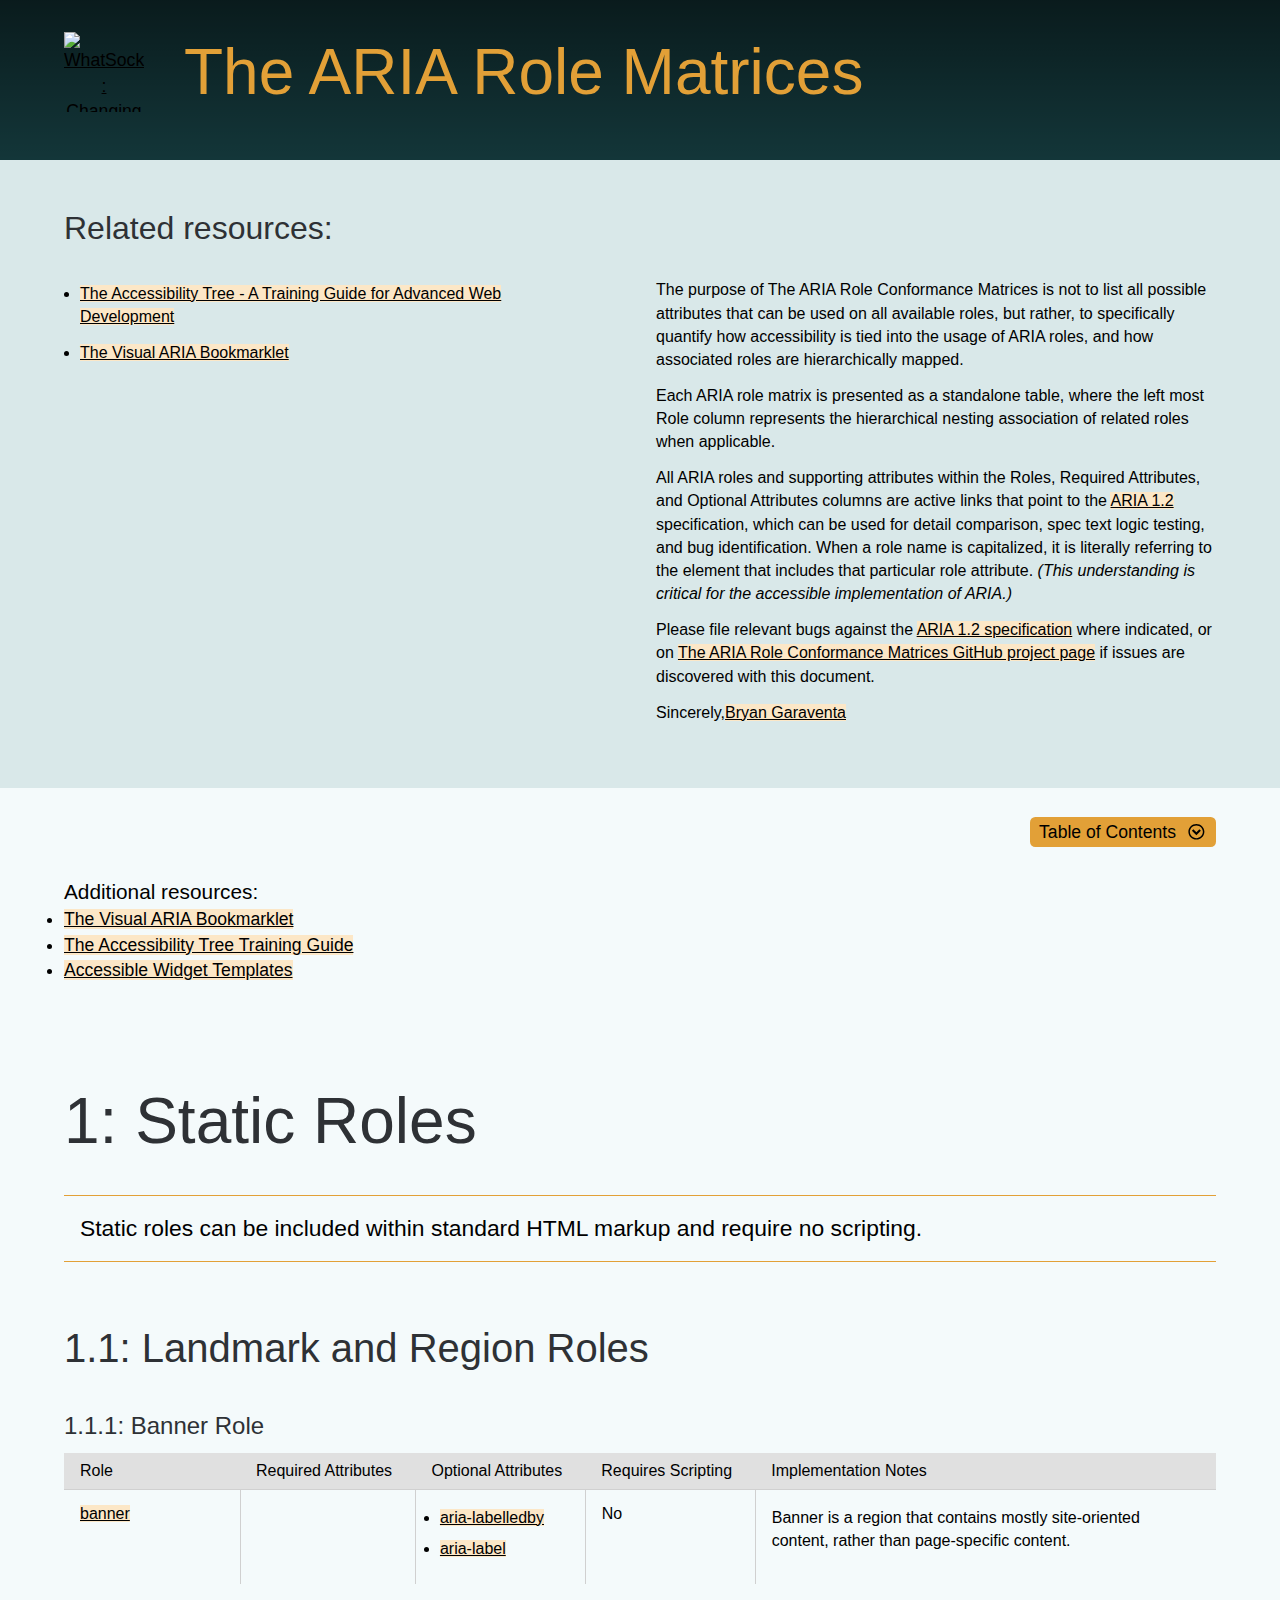
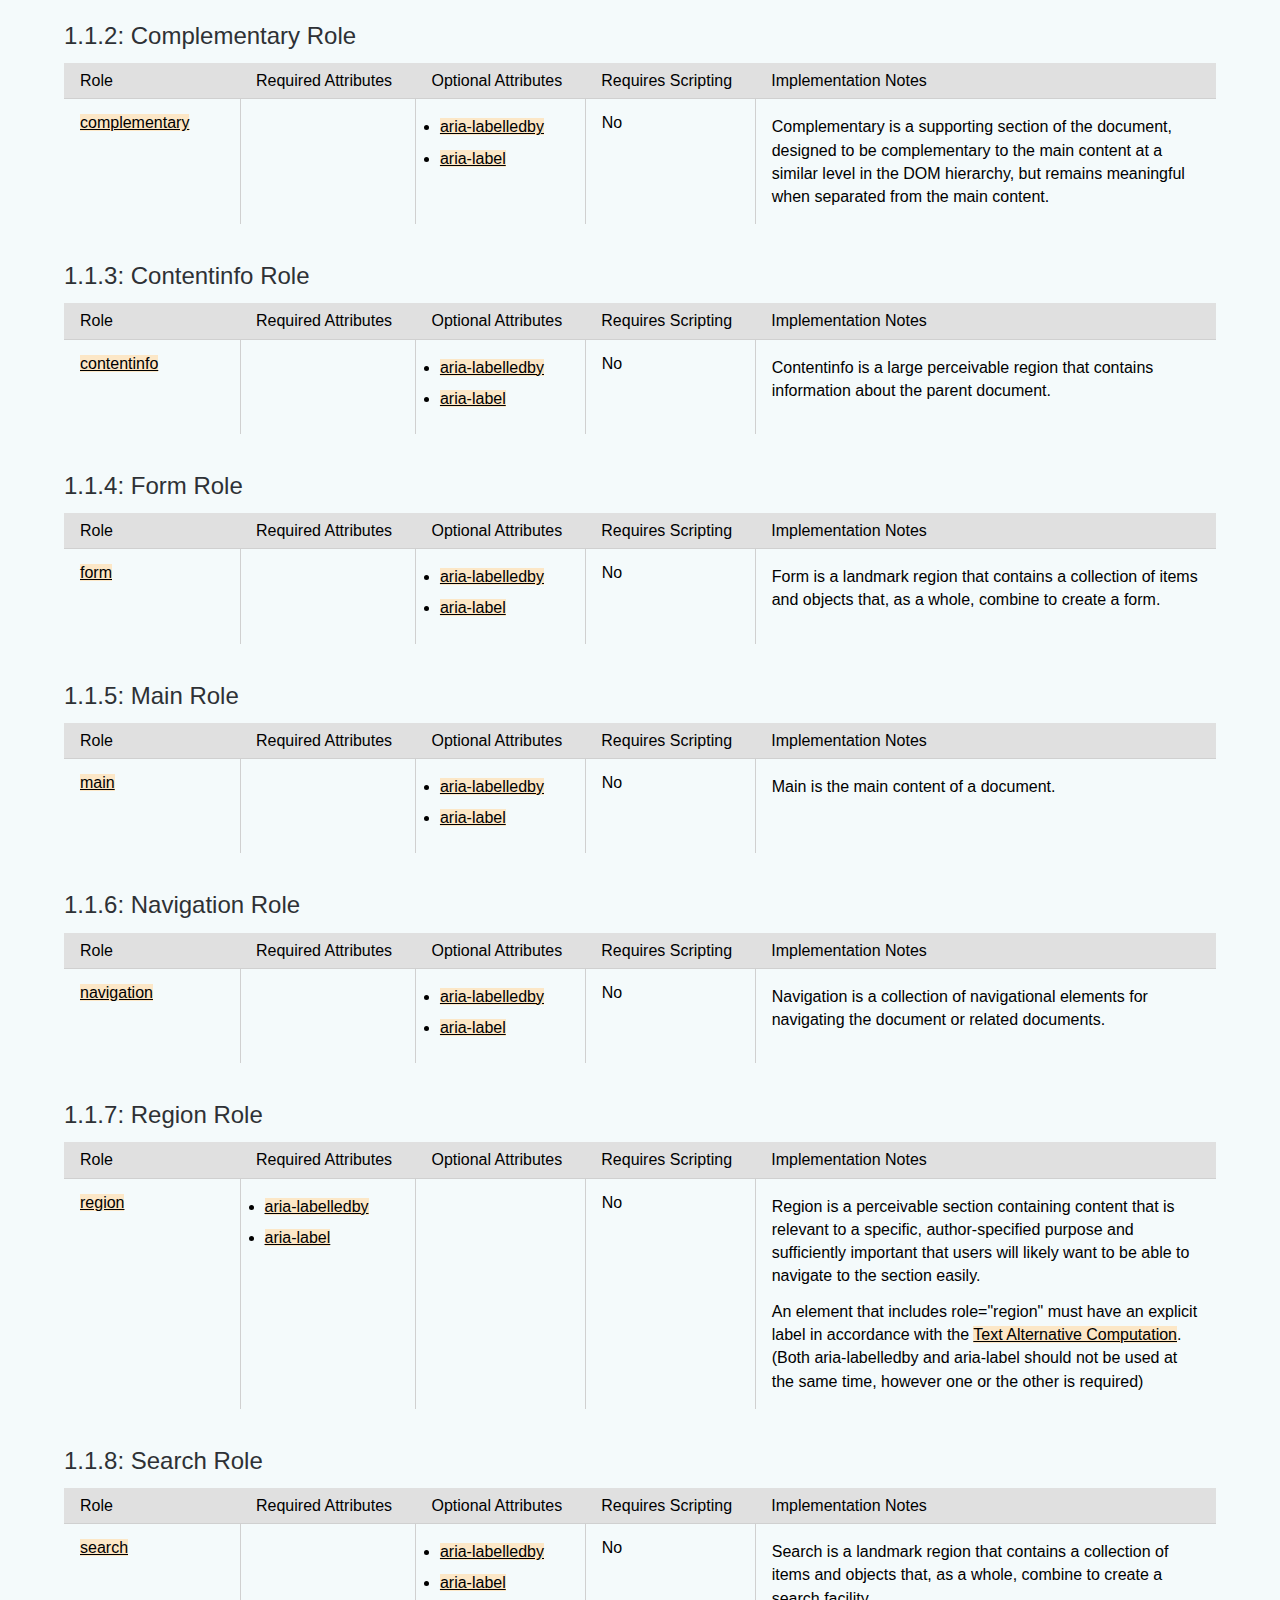
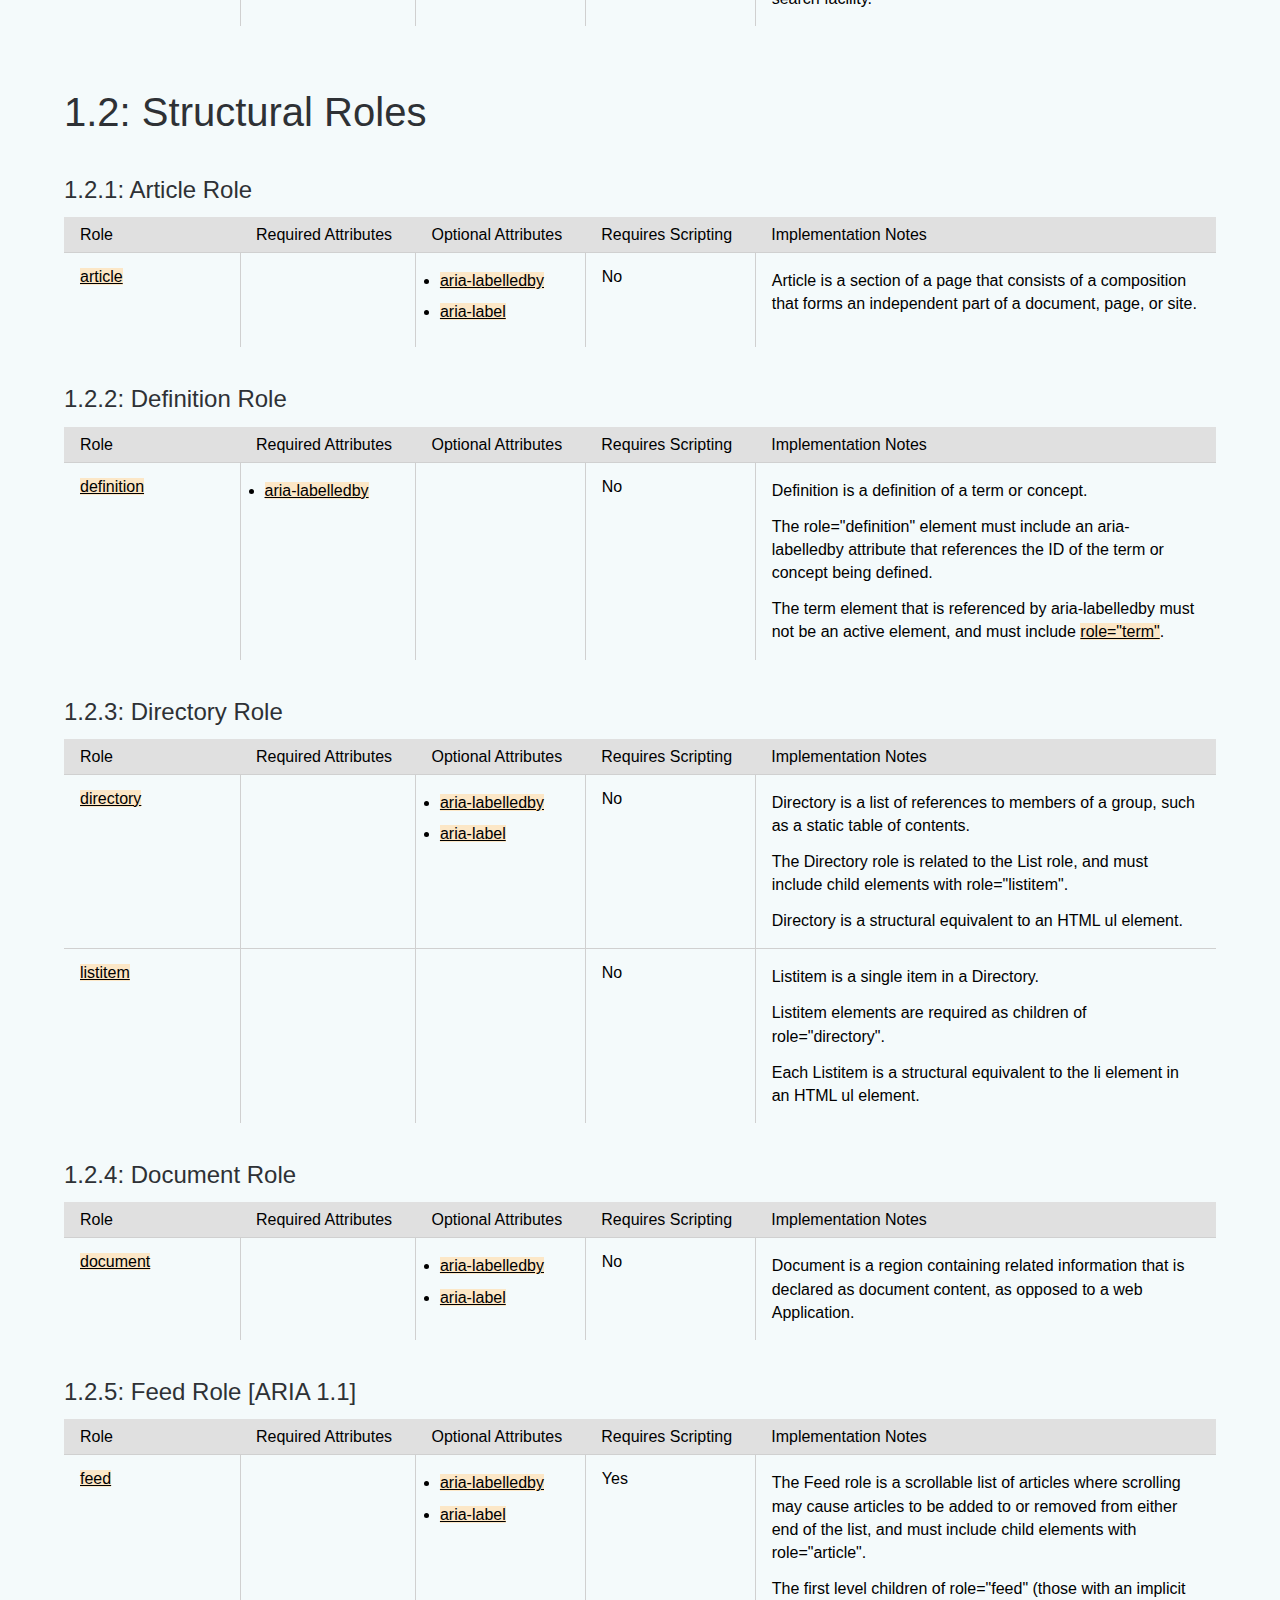
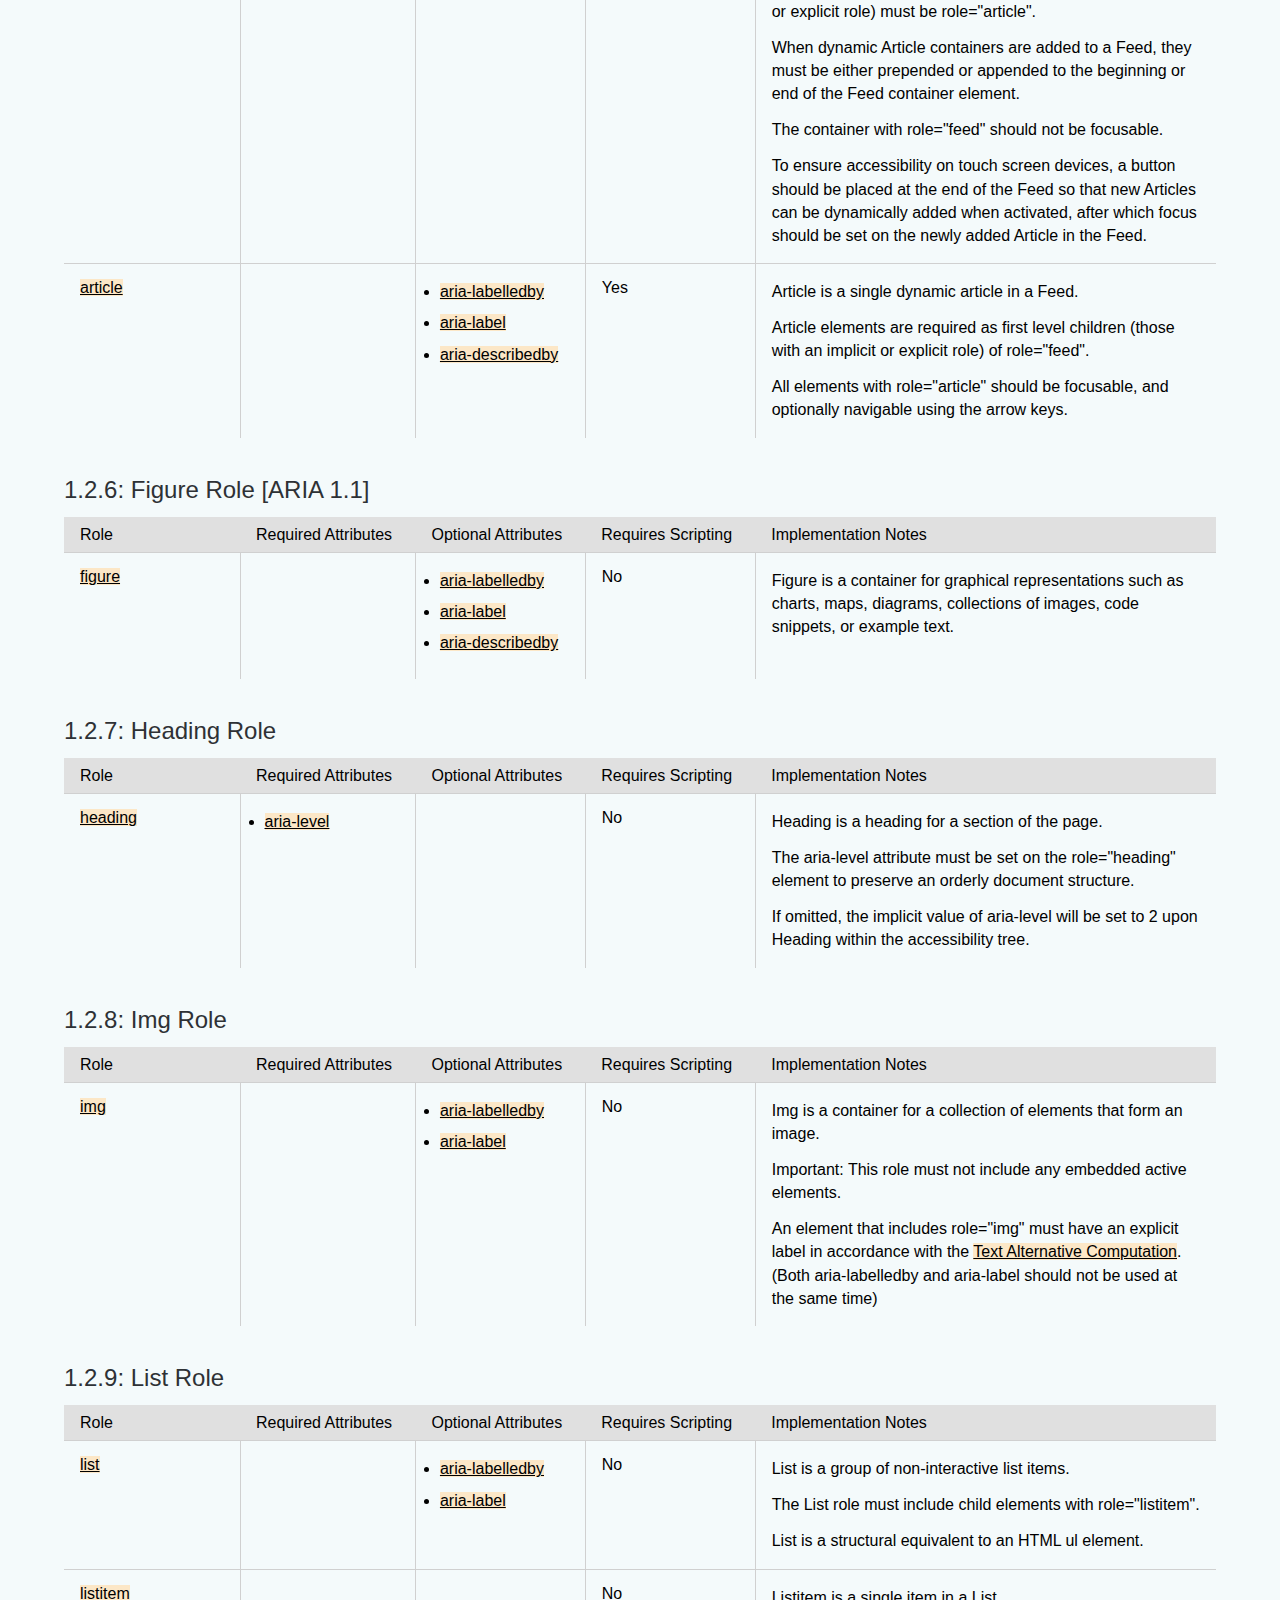
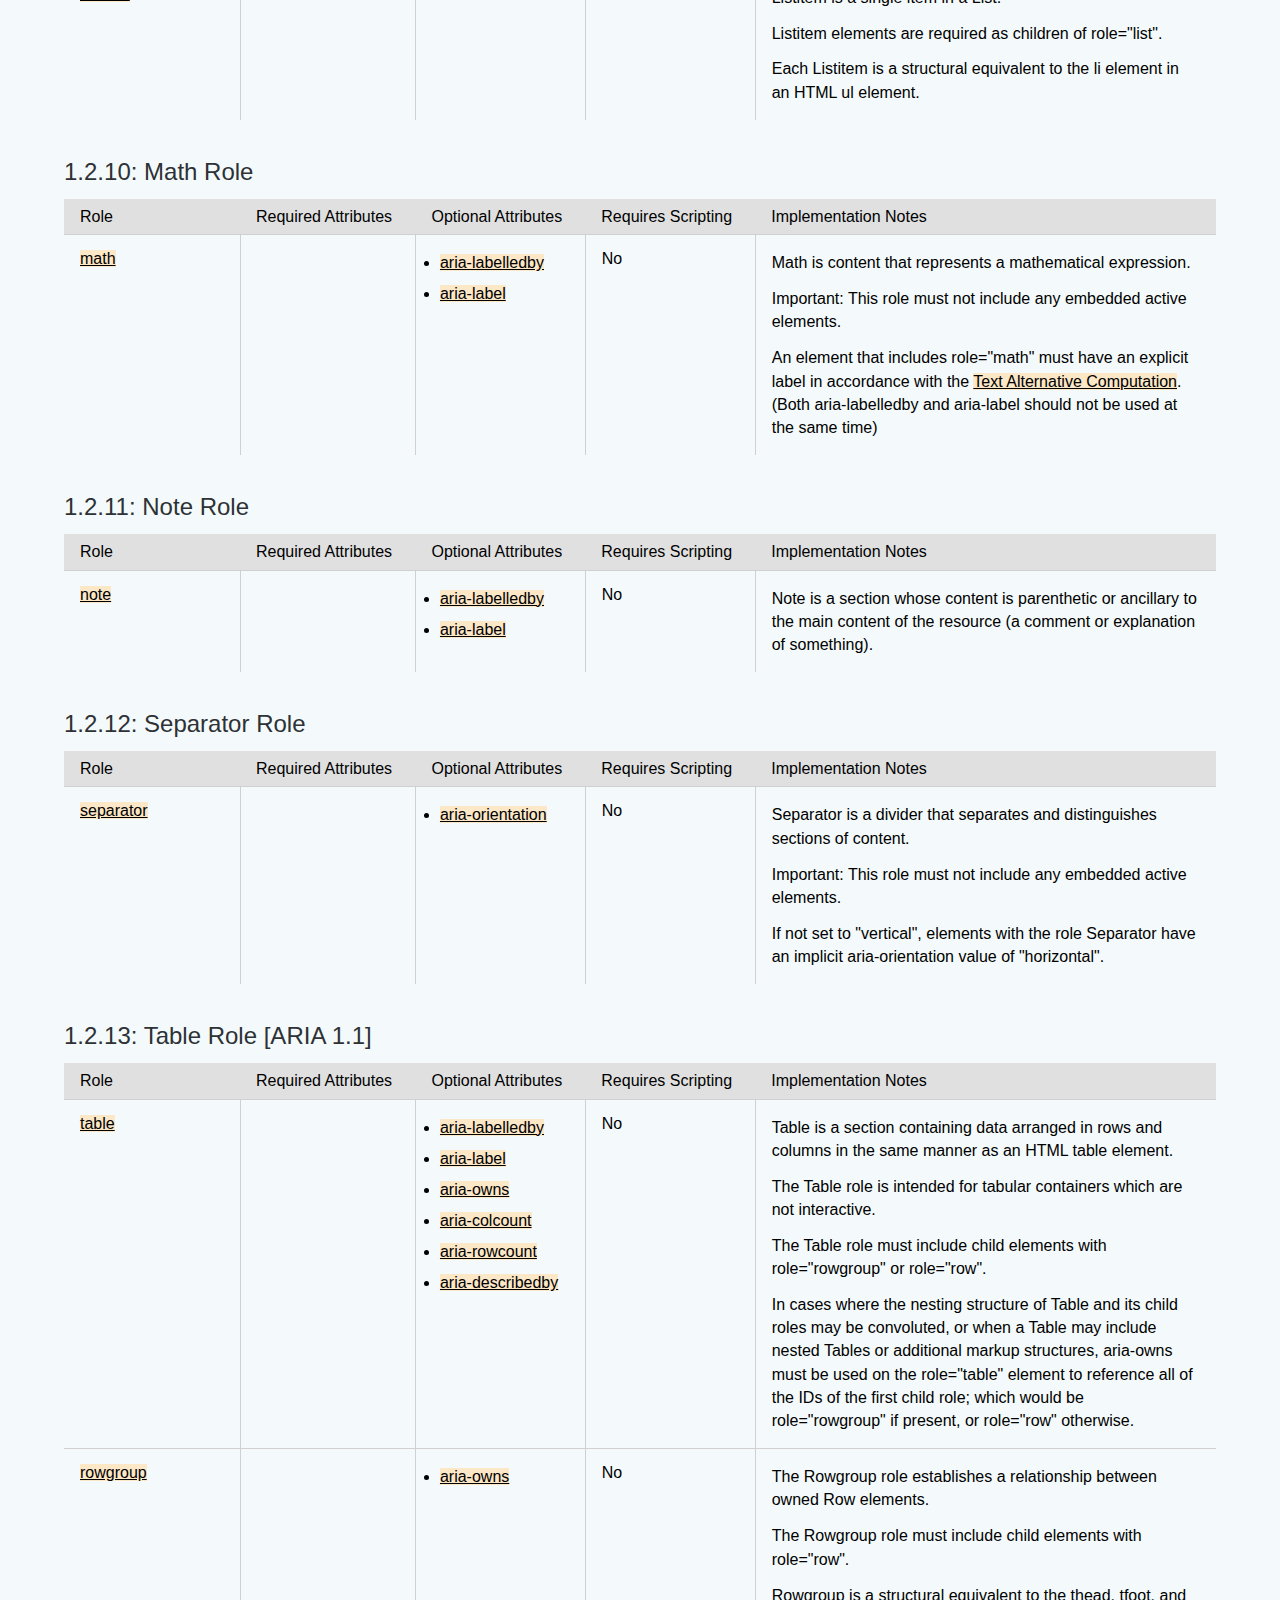
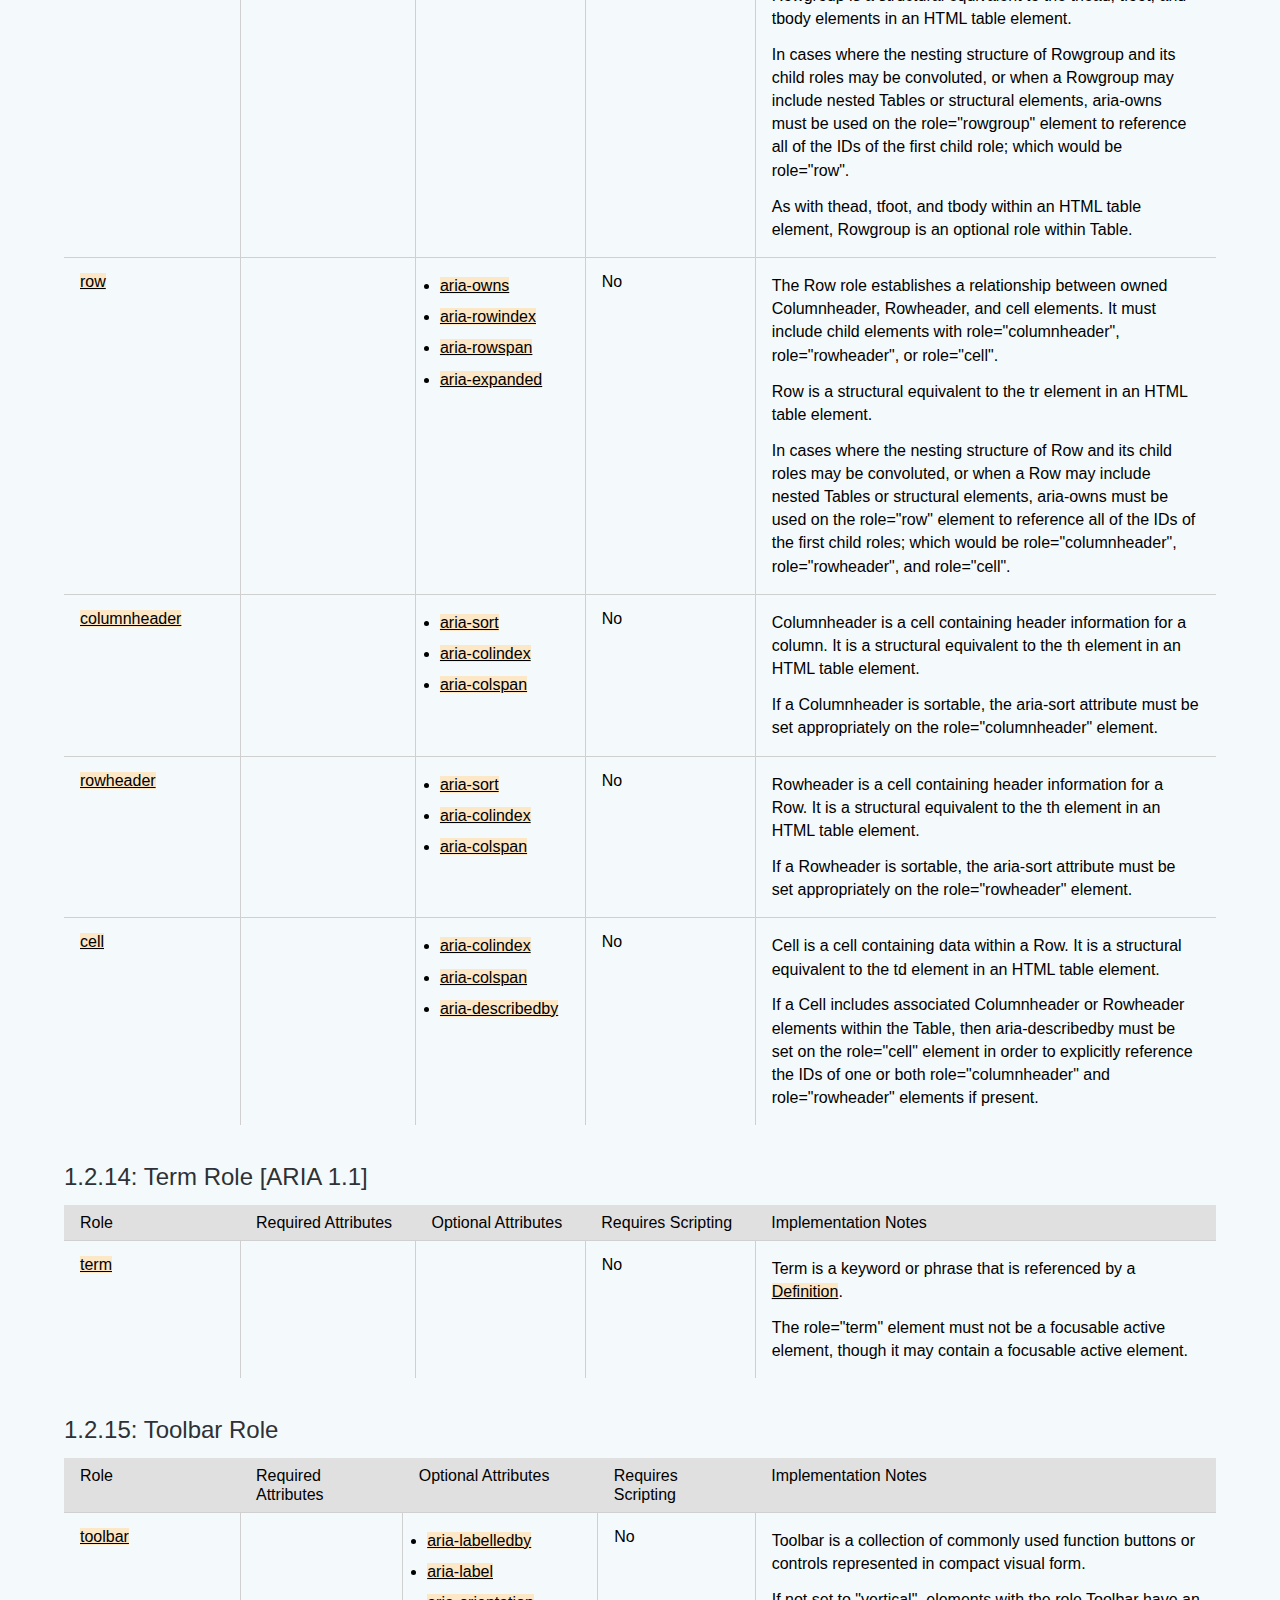
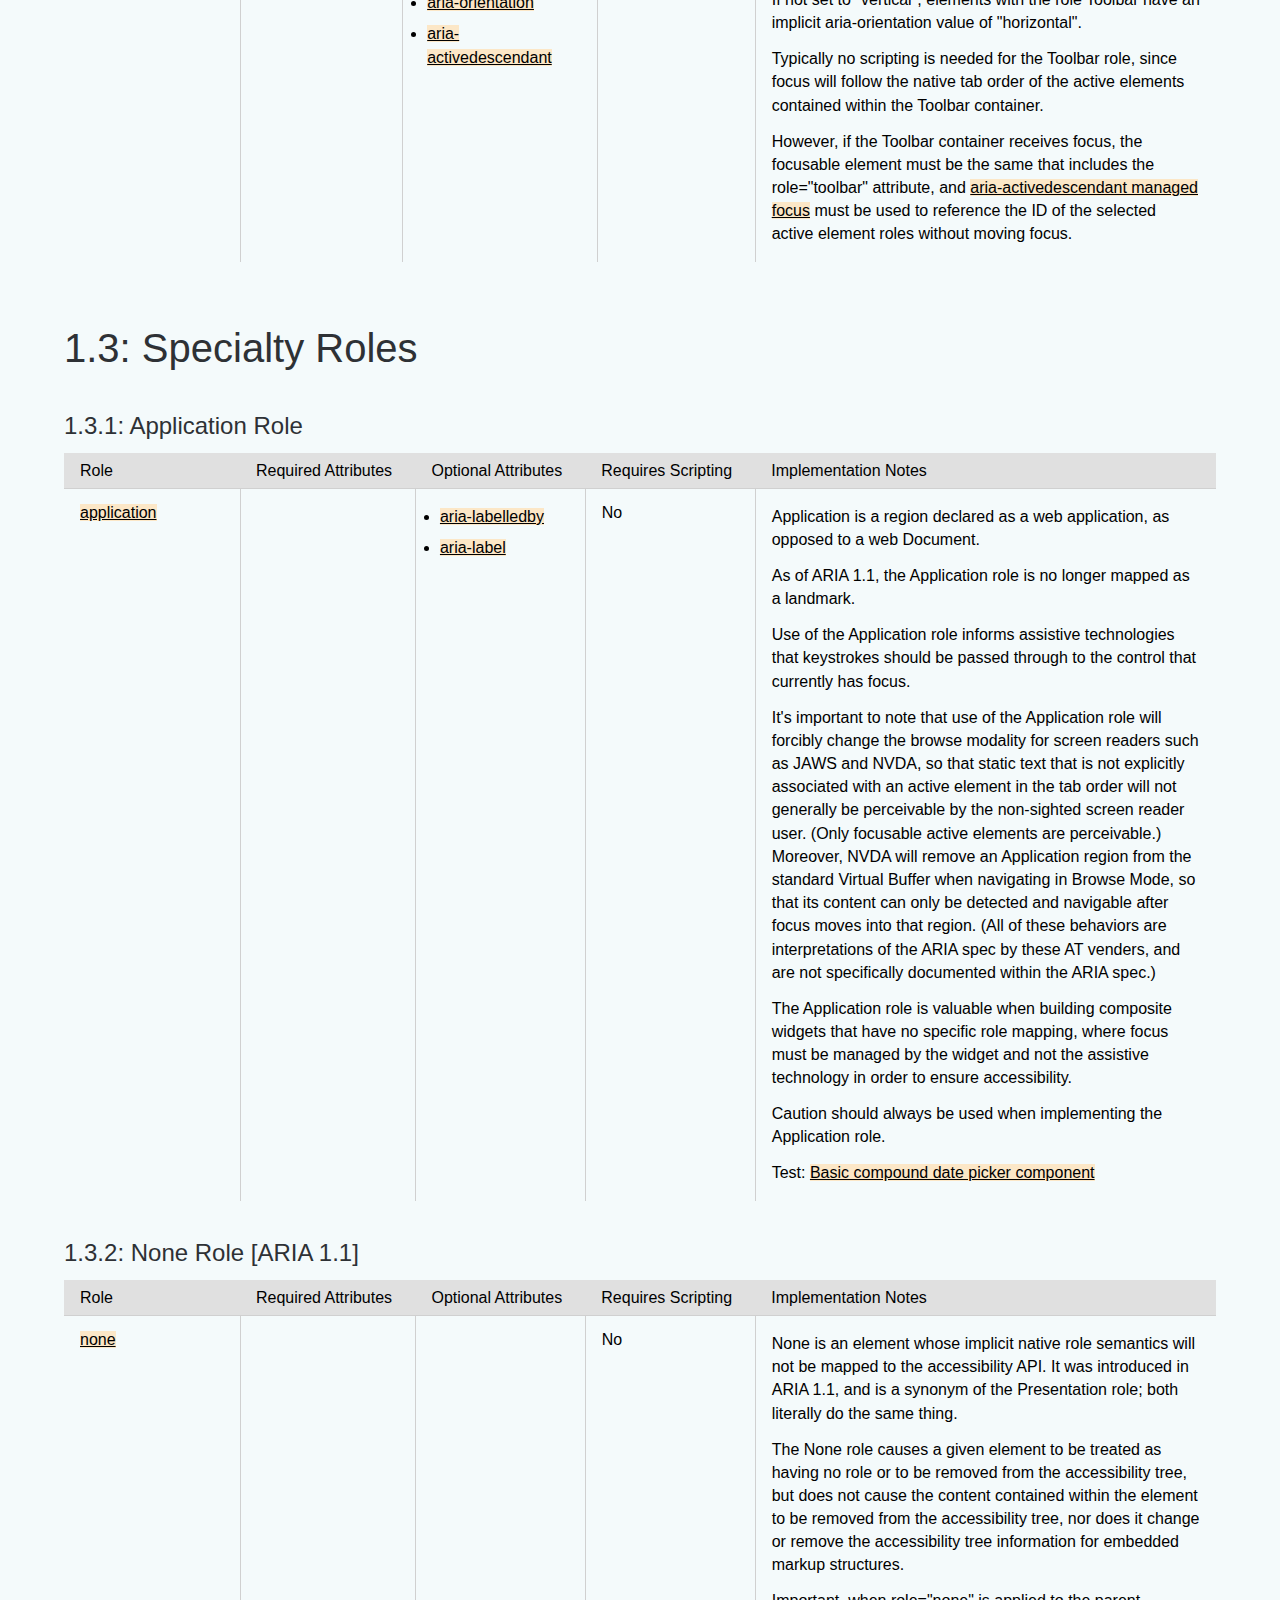
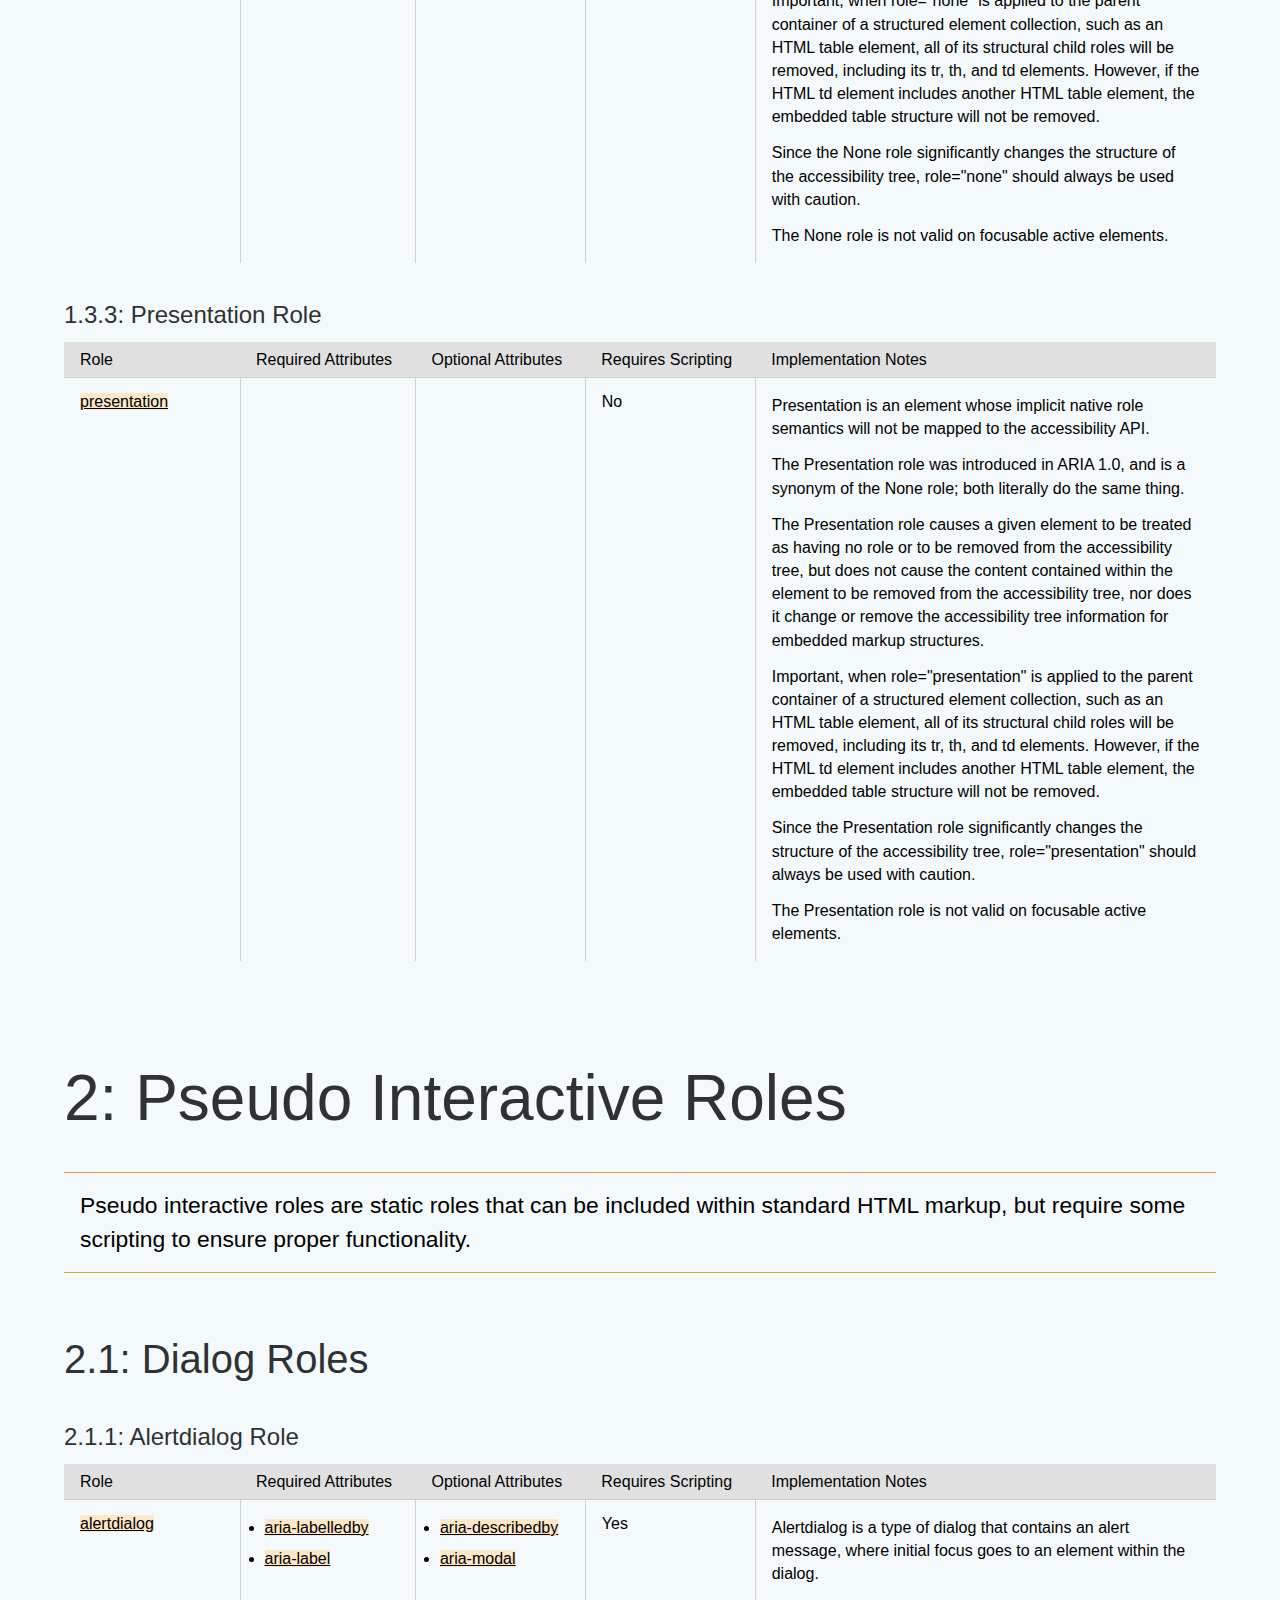
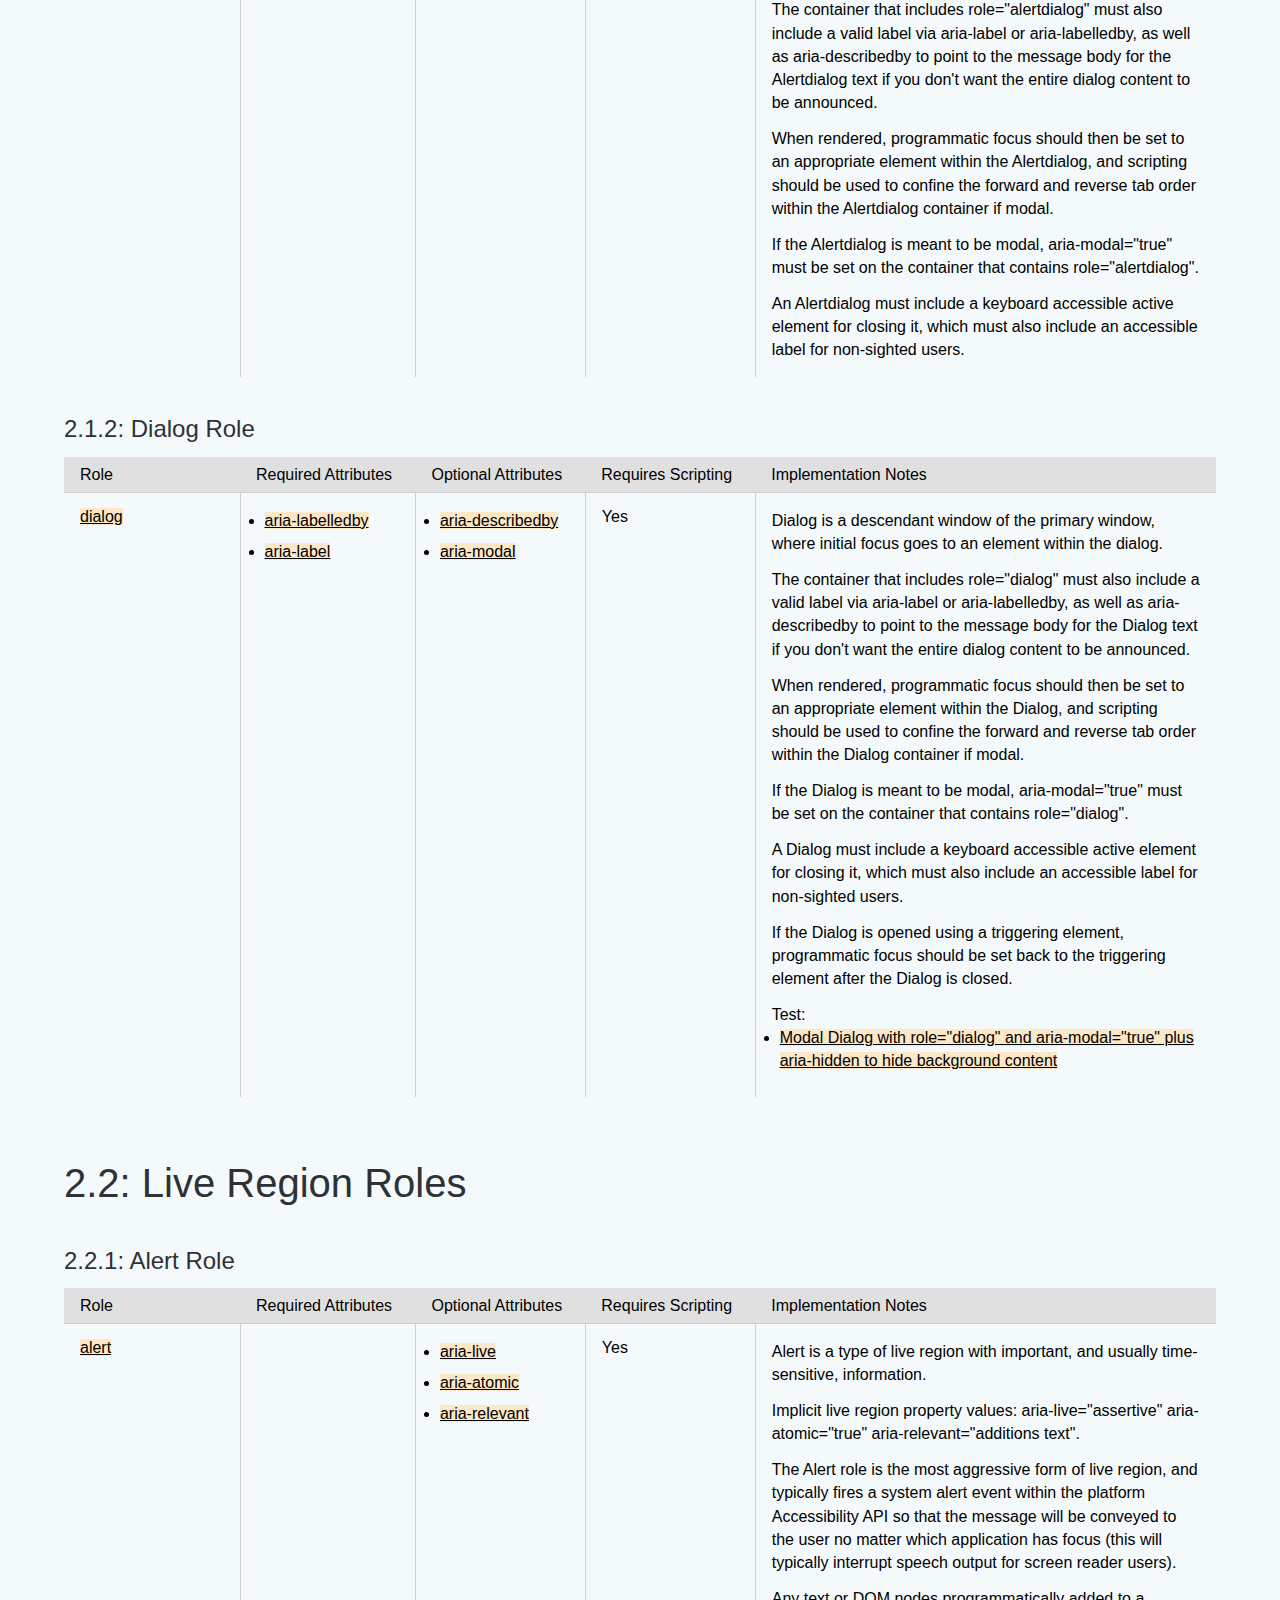
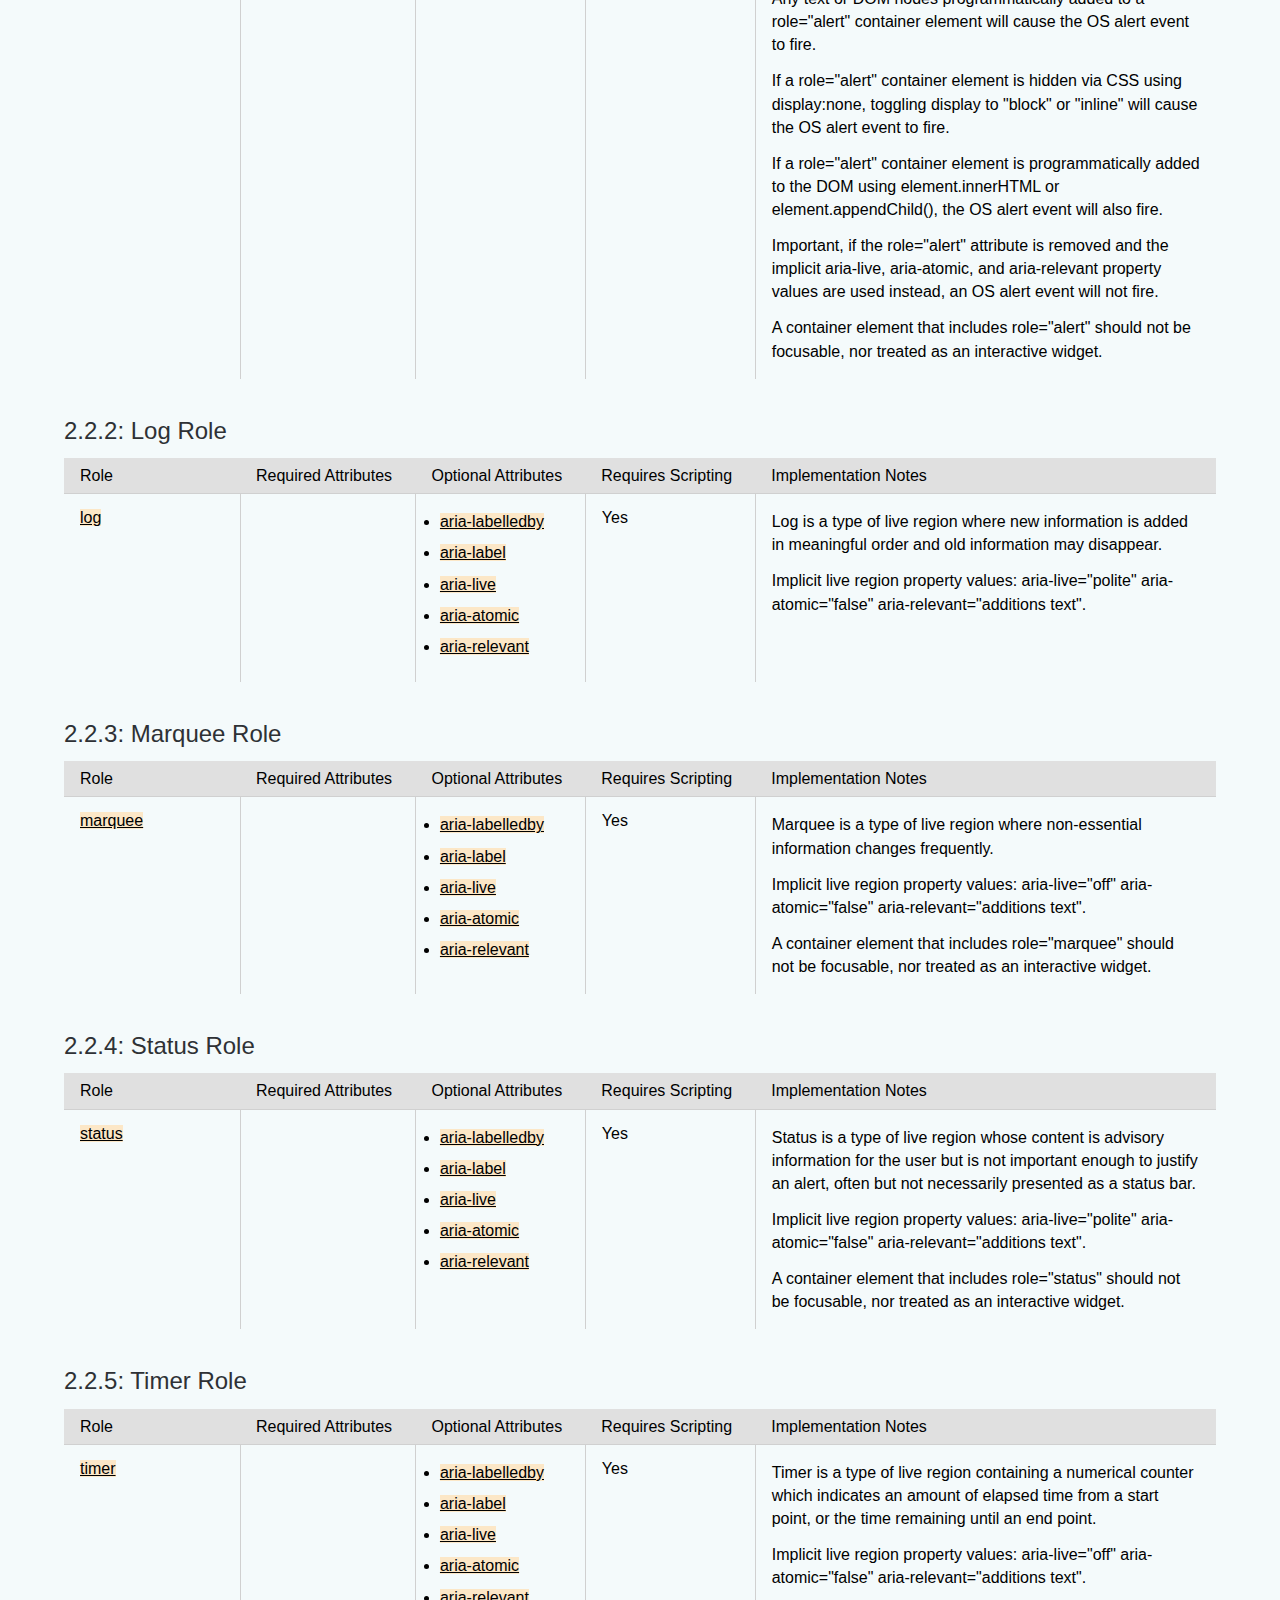
==== commit d7a521b6: "Updated all references to point to the ARIA 1.2 spec." ====
--- a/The ARIA Role Conformance Matrices/index.htm
+++ b/The ARIA Role Conformance Matrices/index.htm
@@ -29,6 +29,25 @@
             </nav>
         </header>
         <div id="wrapper">
+            <aside>
+                <h2 class="nopermalink">Transversal content</h2>
+                <section class="intro heading">
+                    <h3 class="nopermalink">Related resources:</h3>
+                    <div class="content">
+                        <ul>
+                            <li><a href="http://whatsock.com/training">The Accessibility Tree - A Training Guide for Advanced Web Development</a></li>
+                            <li><a href="http://whatsock.com/training/matrices/visual-aria.htm">The Visual ARIA Bookmarklet</a></li>
+                        </ul>
+                        <div class="notes">
+                            <p>The purpose of The ARIA Role Conformance Matrices is not to list all possible attributes that can be used on all available roles, but rather, to specifically quantify how accessibility is tied into the usage of ARIA roles, and how associated roles are hierarchically mapped.</p>
+                            <p>Each ARIA role matrix is presented as a standalone table, where the left most Role column represents the hierarchical nesting association of related roles when applicable.</p>
+                            <p>All ARIA roles and supporting attributes within the Roles, Required Attributes, and Optional Attributes columns are active links that point to the <a target="_blank" href="http://www.w3.org/TR/wai-aria-1.2/">ARIA 1.2</a> specification, which can be used for detail comparison, spec text logic testing, and bug identification. When a role name is capitalized, it is literally referring to the element that includes that particular role attribute.<i> (This understanding is critical for the accessible implementation of ARIA.)</i></p>
+                            <p>Please file relevant bugs against the <a target="_blank" href="http://www.w3.org/TR/wai-aria-1.2/">ARIA 1.2 specification</a> where indicated, or on <a target="_blank" href="https://github.com/accdc/aria-matrices">The ARIA Role Conformance Matrices GitHub project page</a> if issues are discovered with this document.</p>
+                            <p>Sincerely,<a id="mlto" href="#" target="_blank">Bryan Garaventa</a></p>
+                        </div>
+                    </div>
+                </section>
+            </aside>
             <main>
                 <div class="intro" id="toc">
                     <dl role="presentation">
@@ -90,16 +109,16 @@
                                 </tr>
                                 <tr>
                                     <td class="cell">
-                                        <!-- Role --><a target="_blank" href="http://www.w3.org/TR/wai-aria-1.1/#banner">banner</a>
-                                    </td>
-                                    <td class="cell">
-
-                                    </td>
-                                    <td class="cell">
-                                        <!-- Optional Attributes -->
-                                        <ul>
-                                            <li><a target="_blank" href="http://www.w3.org/TR/wai-aria-1.1/#aria-labelledby">aria-labelledby</a></li>
-                                            <li><a target="_blank" href="http://www.w3.org/TR/wai-aria-1.1/#aria-label">aria-label</a></li>
+                                        <!-- Role --><a target="_blank" href="http://www.w3.org/TR/wai-aria-1.2/#banner">banner</a>
+                                    </td>
+                                    <td class="cell">
+
+                                    </td>
+                                    <td class="cell">
+                                        <!-- Optional Attributes -->
+                                        <ul>
+                                            <li><a target="_blank" href="http://www.w3.org/TR/wai-aria-1.2/#aria-labelledby">aria-labelledby</a></li>
+                                            <li><a target="_blank" href="http://www.w3.org/TR/wai-aria-1.2/#aria-label">aria-label</a></li>
                                         </ul>
                                     </td>
                                     <td class="cell">
@@ -138,16 +157,16 @@
                                 </tr>
                                 <tr>
                                     <td class="cell">
-                                        <!-- Role --><a target="_blank" href="http://www.w3.org/TR/wai-aria-1.1/#complementary">complementary</a>
-                                    </td>
-                                    <td class="cell">
-
-                                    </td>
-                                    <td class="cell">
-                                        <!-- Optional Attributes -->
-                                        <ul>
-                                            <li><a target="_blank" href="http://www.w3.org/TR/wai-aria-1.1/#aria-labelledby">aria-labelledby</a></li>
-                                            <li><a target="_blank" href="http://www.w3.org/TR/wai-aria-1.1/#aria-label">aria-label</a></li>
+                                        <!-- Role --><a target="_blank" href="http://www.w3.org/TR/wai-aria-1.2/#complementary">complementary</a>
+                                    </td>
+                                    <td class="cell">
+
+                                    </td>
+                                    <td class="cell">
+                                        <!-- Optional Attributes -->
+                                        <ul>
+                                            <li><a target="_blank" href="http://www.w3.org/TR/wai-aria-1.2/#aria-labelledby">aria-labelledby</a></li>
+                                            <li><a target="_blank" href="http://www.w3.org/TR/wai-aria-1.2/#aria-label">aria-label</a></li>
                                         </ul>
                                     </td>
                                     <td class="cell">
@@ -186,16 +205,16 @@
                                 </tr>
                                 <tr>
                                     <td class="cell">
-                                        <!-- Role --><a target="_blank" href="http://www.w3.org/TR/wai-aria-1.1/#contentinfo">contentinfo</a>
-                                    </td>
-                                    <td class="cell">
-
-                                    </td>
-                                    <td class="cell">
-                                        <!-- Optional Attributes -->
-                                        <ul>
-                                            <li><a target="_blank" href="http://www.w3.org/TR/wai-aria-1.1/#aria-labelledby">aria-labelledby</a></li>
-                                            <li><a target="_blank" href="http://www.w3.org/TR/wai-aria-1.1/#aria-label">aria-label</a></li>
+                                        <!-- Role --><a target="_blank" href="http://www.w3.org/TR/wai-aria-1.2/#contentinfo">contentinfo</a>
+                                    </td>
+                                    <td class="cell">
+
+                                    </td>
+                                    <td class="cell">
+                                        <!-- Optional Attributes -->
+                                        <ul>
+                                            <li><a target="_blank" href="http://www.w3.org/TR/wai-aria-1.2/#aria-labelledby">aria-labelledby</a></li>
+                                            <li><a target="_blank" href="http://www.w3.org/TR/wai-aria-1.2/#aria-label">aria-label</a></li>
                                         </ul>
                                     </td>
                                     <td class="cell">
@@ -234,16 +253,16 @@
                                 </tr>
                                 <tr>
                                     <td class="cell">
-                                        <!-- Role --><a target="_blank" href="http://www.w3.org/TR/wai-aria-1.1/#form">form</a>
-                                    </td>
-                                    <td class="cell">
-
-                                    </td>
-                                    <td class="cell">
-                                        <!-- Optional Attributes -->
-                                        <ul>
-                                            <li><a target="_blank" href="http://www.w3.org/TR/wai-aria-1.1/#aria-labelledby">aria-labelledby</a></li>
-                                            <li><a target="_blank" href="http://www.w3.org/TR/wai-aria-1.1/#aria-label">aria-label</a></li>
+                                        <!-- Role --><a target="_blank" href="http://www.w3.org/TR/wai-aria-1.2/#form">form</a>
+                                    </td>
+                                    <td class="cell">
+
+                                    </td>
+                                    <td class="cell">
+                                        <!-- Optional Attributes -->
+                                        <ul>
+                                            <li><a target="_blank" href="http://www.w3.org/TR/wai-aria-1.2/#aria-labelledby">aria-labelledby</a></li>
+                                            <li><a target="_blank" href="http://www.w3.org/TR/wai-aria-1.2/#aria-label">aria-label</a></li>
                                         </ul>
                                     </td>
                                     <td class="cell">
@@ -282,16 +301,16 @@
                                 </tr>
                                 <tr>
                                     <td class="cell">
-                                        <!-- Role --><a target="_blank" href="http://www.w3.org/TR/wai-aria-1.1/#main">main</a>
-                                    </td>
-                                    <td class="cell">
-
-                                    </td>
-                                    <td class="cell">
-                                        <!-- Optional Attributes -->
-                                        <ul>
-                                            <li><a target="_blank" href="http://www.w3.org/TR/wai-aria-1.1/#aria-labelledby">aria-labelledby</a></li>
-                                            <li><a target="_blank" href="http://www.w3.org/TR/wai-aria-1.1/#aria-label">aria-label</a></li>
+                                        <!-- Role --><a target="_blank" href="http://www.w3.org/TR/wai-aria-1.2/#main">main</a>
+                                    </td>
+                                    <td class="cell">
+
+                                    </td>
+                                    <td class="cell">
+                                        <!-- Optional Attributes -->
+                                        <ul>
+                                            <li><a target="_blank" href="http://www.w3.org/TR/wai-aria-1.2/#aria-labelledby">aria-labelledby</a></li>
+                                            <li><a target="_blank" href="http://www.w3.org/TR/wai-aria-1.2/#aria-label">aria-label</a></li>
                                         </ul>
                                     </td>
                                     <td class="cell">
@@ -328,16 +347,16 @@
                                 </tr>
                                 <tr>
                                     <td class="cell">
-                                        <!-- Role --><a target="_blank" href="http://www.w3.org/TR/wai-aria-1.1/#navigation">navigation</a>
-                                    </td>
-                                    <td class="cell">
-
-                                    </td>
-                                    <td class="cell">
-                                        <!-- Optional Attributes -->
-                                        <ul>
-                                            <li><a target="_blank" href="http://www.w3.org/TR/wai-aria-1.1/#aria-labelledby">aria-labelledby</a></li>
-                                            <li><a target="_blank" href="http://www.w3.org/TR/wai-aria-1.1/#aria-label">aria-label</a></li>
+                                        <!-- Role --><a target="_blank" href="http://www.w3.org/TR/wai-aria-1.2/#navigation">navigation</a>
+                                    </td>
+                                    <td class="cell">
+
+                                    </td>
+                                    <td class="cell">
+                                        <!-- Optional Attributes -->
+                                        <ul>
+                                            <li><a target="_blank" href="http://www.w3.org/TR/wai-aria-1.2/#aria-labelledby">aria-labelledby</a></li>
+                                            <li><a target="_blank" href="http://www.w3.org/TR/wai-aria-1.2/#aria-label">aria-label</a></li>
                                         </ul>
                                     </td>
                                     <td class="cell">
@@ -375,13 +394,13 @@
                                 </tr>
                                 <tr>
                                     <td class="cell">
-                                        <!-- Role --><a target="_blank" href="http://www.w3.org/TR/wai-aria-1.1/#region">region</a>
-                                    </td>
-                                    <td class="cell">
-
-                                        <ul>
-                                            <li><a target="_blank" href="http://www.w3.org/TR/wai-aria-1.1/#aria-labelledby">aria-labelledby</a></li>
-                                            <li><a target="_blank" href="http://www.w3.org/TR/wai-aria-1.1/#aria-label">aria-label</a></li>
+                                        <!-- Role --><a target="_blank" href="http://www.w3.org/TR/wai-aria-1.2/#region">region</a>
+                                    </td>
+                                    <td class="cell">
+
+                                        <ul>
+                                            <li><a target="_blank" href="http://www.w3.org/TR/wai-aria-1.2/#aria-labelledby">aria-labelledby</a></li>
+                                            <li><a target="_blank" href="http://www.w3.org/TR/wai-aria-1.2/#aria-label">aria-label</a></li>
                                         </ul>
                                     </td>
                                     <td class="cell">
@@ -427,16 +446,16 @@
                                 </tr>
                                 <tr>
                                     <td class="cell">
-                                        <!-- Role --><a target="_blank" href="http://www.w3.org/TR/wai-aria-1.1/#search">search</a>
-                                    </td>
-                                    <td class="cell">
-
-                                    </td>
-                                    <td class="cell">
-                                        <!-- Optional Attributes -->
-                                        <ul>
-                                            <li><a target="_blank" href="http://www.w3.org/TR/wai-aria-1.1/#aria-labelledby">aria-labelledby</a></li>
-                                            <li><a target="_blank" href="http://www.w3.org/TR/wai-aria-1.1/#aria-label">aria-label</a></li>
+                                        <!-- Role --><a target="_blank" href="http://www.w3.org/TR/wai-aria-1.2/#search">search</a>
+                                    </td>
+                                    <td class="cell">
+
+                                    </td>
+                                    <td class="cell">
+                                        <!-- Optional Attributes -->
+                                        <ul>
+                                            <li><a target="_blank" href="http://www.w3.org/TR/wai-aria-1.2/#aria-labelledby">aria-labelledby</a></li>
+                                            <li><a target="_blank" href="http://www.w3.org/TR/wai-aria-1.2/#aria-label">aria-label</a></li>
                                         </ul>
                                     </td>
                                     <td class="cell">
@@ -477,16 +496,16 @@
                                 </tr>
                                 <tr>
                                     <td class="cell">
-                                        <!-- Role --><a target="_blank" href="http://www.w3.org/TR/wai-aria-1.1/#article">article</a>
-                                    </td>
-                                    <td class="cell">
-
-                                    </td>
-                                    <td class="cell">
-                                        <!-- Optional Attributes -->
-                                        <ul>
-                                            <li><a target="_blank" href="http://www.w3.org/TR/wai-aria-1.1/#aria-labelledby">aria-labelledby</a></li>
-                                            <li><a target="_blank" href="http://www.w3.org/TR/wai-aria-1.1/#aria-label">aria-label</a></li>
+                                        <!-- Role --><a target="_blank" href="http://www.w3.org/TR/wai-aria-1.2/#article">article</a>
+                                    </td>
+                                    <td class="cell">
+
+                                    </td>
+                                    <td class="cell">
+                                        <!-- Optional Attributes -->
+                                        <ul>
+                                            <li><a target="_blank" href="http://www.w3.org/TR/wai-aria-1.2/#aria-labelledby">aria-labelledby</a></li>
+                                            <li><a target="_blank" href="http://www.w3.org/TR/wai-aria-1.2/#aria-label">aria-label</a></li>
                                         </ul>
                                     </td>
                                     <td class="cell">
@@ -525,12 +544,12 @@
                                 </tr>
                                 <tr>
                                     <td class="cell">
-                                        <!-- Role --><a target="_blank" href="http://www.w3.org/TR/wai-aria-1.1/#definition">definition</a>
-                                    </td>
-                                    <td class="cell">
-
-                                        <ul>
-                                            <li><a target="_blank" href="http://www.w3.org/TR/wai-aria-1.1/#aria-labelledby">aria-labelledby</a></li>
+                                        <!-- Role --><a target="_blank" href="http://www.w3.org/TR/wai-aria-1.2/#definition">definition</a>
+                                    </td>
+                                    <td class="cell">
+
+                                        <ul>
+                                            <li><a target="_blank" href="http://www.w3.org/TR/wai-aria-1.2/#aria-labelledby">aria-labelledby</a></li>
                                         </ul>
                                     </td>
                                     <td class="cell">
@@ -573,16 +592,16 @@
                                 </tr>
                                 <tr>
                                     <td class="cell">
-                                        <!-- Role --><a target="_blank" href="http://www.w3.org/TR/wai-aria-1.1/#directory">directory</a>
-                                    </td>
-                                    <td class="cell">
-
-                                    </td>
-                                    <td class="cell">
-                                        <!-- Optional Attributes -->
-                                        <ul>
-                                            <li><a target="_blank" href="http://www.w3.org/TR/wai-aria-1.1/#aria-labelledby">aria-labelledby</a></li>
-                                            <li><a target="_blank" href="http://www.w3.org/TR/wai-aria-1.1/#aria-label">aria-label</a></li>
+                                        <!-- Role --><a target="_blank" href="http://www.w3.org/TR/wai-aria-1.2/#directory">directory</a>
+                                    </td>
+                                    <td class="cell">
+
+                                    </td>
+                                    <td class="cell">
+                                        <!-- Optional Attributes -->
+                                        <ul>
+                                            <li><a target="_blank" href="http://www.w3.org/TR/wai-aria-1.2/#aria-labelledby">aria-labelledby</a></li>
+                                            <li><a target="_blank" href="http://www.w3.org/TR/wai-aria-1.2/#aria-label">aria-label</a></li>
                                         </ul>
                                     </td>
                                     <td class="cell">
@@ -599,7 +618,7 @@
                                 </tr>
                                 <tr>
                                     <td class="cell">
-                                        <!-- Role --><a target="_blank" href="http://www.w3.org/TR/wai-aria-1.1/#listitem">listitem</a>
+                                        <!-- Role --><a target="_blank" href="http://www.w3.org/TR/wai-aria-1.2/#listitem">listitem</a>
                                     </td>
                                     <td class="cell">
 
@@ -643,16 +662,16 @@
                                 </tr>
                                 <tr>
                                     <td class="cell">
-                                        <!-- Role --><a target="_blank" href="http://www.w3.org/TR/wai-aria-1.1/#document">document</a>
-                                    </td>
-                                    <td class="cell">
-
-                                    </td>
-                                    <td class="cell">
-                                        <!-- Optional Attributes -->
-                                        <ul>
-                                            <li><a target="_blank" href="http://www.w3.org/TR/wai-aria-1.1/#aria-labelledby">aria-labelledby</a></li>
-                                            <li><a target="_blank" href="http://www.w3.org/TR/wai-aria-1.1/#aria-label">aria-label</a></li>
+                                        <!-- Role --><a target="_blank" href="http://www.w3.org/TR/wai-aria-1.2/#document">document</a>
+                                    </td>
+                                    <td class="cell">
+
+                                    </td>
+                                    <td class="cell">
+                                        <!-- Optional Attributes -->
+                                        <ul>
+                                            <li><a target="_blank" href="http://www.w3.org/TR/wai-aria-1.2/#aria-labelledby">aria-labelledby</a></li>
+                                            <li><a target="_blank" href="http://www.w3.org/TR/wai-aria-1.2/#aria-label">aria-label</a></li>
                                         </ul>
                                     </td>
                                     <td class="cell">
@@ -691,16 +710,16 @@
                                 </tr>
                                 <tr>
                                     <td class="cell">
-                                        <!-- Role --><a target="_blank" href="http://www.w3.org/TR/wai-aria-1.1/#feed">feed</a>
-                                    </td>
-                                    <td class="cell">
-
-                                    </td>
-                                    <td class="cell">
-                                        <!-- Optional Attributes -->
-                                        <ul>
-                                            <li><a target="_blank" href="http://www.w3.org/TR/wai-aria-1.1/#aria-labelledby">aria-labelledby</a></li>
-                                            <li><a target="_blank" href="http://www.w3.org/TR/wai-aria-1.1/#aria-label">aria-label</a></li>
+                                        <!-- Role --><a target="_blank" href="http://www.w3.org/TR/wai-aria-1.2/#feed">feed</a>
+                                    </td>
+                                    <td class="cell">
+
+                                    </td>
+                                    <td class="cell">
+                                        <!-- Optional Attributes -->
+                                        <ul>
+                                            <li><a target="_blank" href="http://www.w3.org/TR/wai-aria-1.2/#aria-labelledby">aria-labelledby</a></li>
+                                            <li><a target="_blank" href="http://www.w3.org/TR/wai-aria-1.2/#aria-label">aria-label</a></li>
                                         </ul>
                                     </td>
                                     <td class="cell">
@@ -721,17 +740,17 @@
                                 </tr>
                                 <tr>
                                     <td class="cell">
-                                        <!-- Role --><a target="_blank" href="http://www.w3.org/TR/wai-aria-1.1/#article">article</a>
-                                    </td>
-                                    <td class="cell">
-
-                                    </td>
-                                    <td class="cell">
-                                        <!-- Optional Attributes -->
-                                        <ul>
-                                            <li><a target="_blank" href="http://www.w3.org/TR/wai-aria-1.1/#aria-labelledby">aria-labelledby</a></li>
-                                            <li><a target="_blank" href="http://www.w3.org/TR/wai-aria-1.1/#aria-label">aria-label</a></li>
-                                            <li><a target="_blank" href="http://www.w3.org/TR/wai-aria-1.1/#aria-describedby">aria-describedby</a></li>
+                                        <!-- Role --><a target="_blank" href="http://www.w3.org/TR/wai-aria-1.2/#article">article</a>
+                                    </td>
+                                    <td class="cell">
+
+                                    </td>
+                                    <td class="cell">
+                                        <!-- Optional Attributes -->
+                                        <ul>
+                                            <li><a target="_blank" href="http://www.w3.org/TR/wai-aria-1.2/#aria-labelledby">aria-labelledby</a></li>
+                                            <li><a target="_blank" href="http://www.w3.org/TR/wai-aria-1.2/#aria-label">aria-label</a></li>
+                                            <li><a target="_blank" href="http://www.w3.org/TR/wai-aria-1.2/#aria-describedby">aria-describedby</a></li>
                                         </ul>
                                     </td>
                                     <td class="cell">
@@ -770,17 +789,17 @@
                                 </tr>
                                 <tr>
                                     <td class="cell">
-                                        <!-- Role --><a target="_blank" href="http://www.w3.org/TR/wai-aria-1.1/#figure">figure</a>
-                                    </td>
-                                    <td class="cell">
-
-                                    </td>
-                                    <td class="cell">
-                                        <!-- Optional Attributes -->
-                                        <ul>
-                                            <li><a target="_blank" href="http://www.w3.org/TR/wai-aria-1.1/#aria-labelledby">aria-labelledby</a></li>
-                                            <li><a target="_blank" href="http://www.w3.org/TR/wai-aria-1.1/#aria-label">aria-label</a></li>
-                                            <li><a target="_blank" href="http://www.w3.org/TR/wai-aria-1.1/#aria-describedby">aria-describedby</a></li>
+                                        <!-- Role --><a target="_blank" href="http://www.w3.org/TR/wai-aria-1.2/#figure">figure</a>
+                                    </td>
+                                    <td class="cell">
+
+                                    </td>
+                                    <td class="cell">
+                                        <!-- Optional Attributes -->
+                                        <ul>
+                                            <li><a target="_blank" href="http://www.w3.org/TR/wai-aria-1.2/#aria-labelledby">aria-labelledby</a></li>
+                                            <li><a target="_blank" href="http://www.w3.org/TR/wai-aria-1.2/#aria-label">aria-label</a></li>
+                                            <li><a target="_blank" href="http://www.w3.org/TR/wai-aria-1.2/#aria-describedby">aria-describedby</a></li>
                                         </ul>
                                     </td>
                                     <td class="cell">
@@ -817,12 +836,12 @@
                                 </tr>
                                 <tr>
                                     <td class="cell">
-                                        <!-- Role --><a target="_blank" href="http://www.w3.org/TR/wai-aria-1.1/#heading">heading</a>
-                                    </td>
-                                    <td class="cell">
-
-                                        <ul>
-                                            <li><a target="_blank" href="http://www.w3.org/TR/wai-aria-1.1/#aria-level">aria-level</a></li>
+                                        <!-- Role --><a target="_blank" href="http://www.w3.org/TR/wai-aria-1.2/#heading">heading</a>
+                                    </td>
+                                    <td class="cell">
+
+                                        <ul>
+                                            <li><a target="_blank" href="http://www.w3.org/TR/wai-aria-1.2/#aria-level">aria-level</a></li>
                                         </ul>
                                     </td>
                                     <td class="cell">
@@ -866,16 +885,16 @@
                                 </tr>
                                 <tr>
                                     <td class="cell">
-                                        <!-- Role --><a target="_blank" href="http://www.w3.org/TR/wai-aria-1.1/#img">img</a>
-                                    </td>
-                                    <td class="cell">
-
-                                    </td>
-                                    <td class="cell">
-                                        <!-- Optional Attributes -->
-                                        <ul>
-                                            <li><a target="_blank" href="http://www.w3.org/TR/wai-aria-1.1/#aria-labelledby">aria-labelledby</a></li>
-                                            <li><a target="_blank" href="http://www.w3.org/TR/wai-aria-1.1/#aria-label">aria-label</a></li>
+                                        <!-- Role --><a target="_blank" href="http://www.w3.org/TR/wai-aria-1.2/#img">img</a>
+                                    </td>
+                                    <td class="cell">
+
+                                    </td>
+                                    <td class="cell">
+                                        <!-- Optional Attributes -->
+                                        <ul>
+                                            <li><a target="_blank" href="http://www.w3.org/TR/wai-aria-1.2/#aria-labelledby">aria-labelledby</a></li>
+                                            <li><a target="_blank" href="http://www.w3.org/TR/wai-aria-1.2/#aria-label">aria-label</a></li>
                                         </ul>
                                     </td>
                                     <td class="cell">
@@ -917,16 +936,16 @@
                                 </tr>
                                 <tr>
                                     <td class="cell">
-                                        <!-- Role --><a target="_blank" href="http://www.w3.org/TR/wai-aria-1.1/#list">list</a>
-                                    </td>
-                                    <td class="cell">
-
-                                    </td>
-                                    <td class="cell">
-                                        <!-- Optional Attributes -->
-                                        <ul>
-                                            <li><a target="_blank" href="http://www.w3.org/TR/wai-aria-1.1/#aria-labelledby">aria-labelledby</a></li>
-                                            <li><a target="_blank" href="http://www.w3.org/TR/wai-aria-1.1/#aria-label">aria-label</a></li>
+                                        <!-- Role --><a target="_blank" href="http://www.w3.org/TR/wai-aria-1.2/#list">list</a>
+                                    </td>
+                                    <td class="cell">
+
+                                    </td>
+                                    <td class="cell">
+                                        <!-- Optional Attributes -->
+                                        <ul>
+                                            <li><a target="_blank" href="http://www.w3.org/TR/wai-aria-1.2/#aria-labelledby">aria-labelledby</a></li>
+                                            <li><a target="_blank" href="http://www.w3.org/TR/wai-aria-1.2/#aria-label">aria-label</a></li>
                                         </ul>
                                     </td>
                                     <td class="cell">
@@ -941,7 +960,7 @@
                                 </tr>
                                 <tr>
                                     <td class="cell">
-                                        <!-- Role --><a target="_blank" href="http://www.w3.org/TR/wai-aria-1.1/#listitem">listitem</a>
+                                        <!-- Role --><a target="_blank" href="http://www.w3.org/TR/wai-aria-1.2/#listitem">listitem</a>
                                     </td>
                                     <td class="cell">
 
@@ -985,16 +1004,16 @@
                                 </tr>
                                 <tr>
                                     <td class="cell">
-                                        <!-- Role --><a target="_blank" href="http://www.w3.org/TR/wai-aria-1.1/#math">math</a>
-                                    </td>
-                                    <td class="cell">
-
-                                    </td>
-                                    <td class="cell">
-                                        <!-- Optional Attributes -->
-                                        <ul>
-                                            <li><a target="_blank" href="http://www.w3.org/TR/wai-aria-1.1/#aria-labelledby">aria-labelledby</a></li>
-                                            <li><a target="_blank" href="http://www.w3.org/TR/wai-aria-1.1/#aria-label">aria-label</a></li>
+                                        <!-- Role --><a target="_blank" href="http://www.w3.org/TR/wai-aria-1.2/#math">math</a>
+                                    </td>
+                                    <td class="cell">
+
+                                    </td>
+                                    <td class="cell">
+                                        <!-- Optional Attributes -->
+                                        <ul>
+                                            <li><a target="_blank" href="http://www.w3.org/TR/wai-aria-1.2/#aria-labelledby">aria-labelledby</a></li>
+                                            <li><a target="_blank" href="http://www.w3.org/TR/wai-aria-1.2/#aria-label">aria-label</a></li>
                                         </ul>
                                     </td>
                                     <td class="cell">
@@ -1034,16 +1053,16 @@
                                 </tr>
                                 <tr>
                                     <td class="cell">
-                                        <!-- Role --><a target="_blank" href="http://www.w3.org/TR/wai-aria-1.1/#note">note</a>
-                                    </td>
-                                    <td class="cell">
-
-                                    </td>
-                                    <td class="cell">
-                                        <!-- Optional Attributes -->
-                                        <ul>
-                                            <li><a target="_blank" href="http://www.w3.org/TR/wai-aria-1.1/#aria-labelledby">aria-labelledby</a></li>
-                                            <li><a target="_blank" href="http://www.w3.org/TR/wai-aria-1.1/#aria-label">aria-label</a></li>
+                                        <!-- Role --><a target="_blank" href="http://www.w3.org/TR/wai-aria-1.2/#note">note</a>
+                                    </td>
+                                    <td class="cell">
+
+                                    </td>
+                                    <td class="cell">
+                                        <!-- Optional Attributes -->
+                                        <ul>
+                                            <li><a target="_blank" href="http://www.w3.org/TR/wai-aria-1.2/#aria-labelledby">aria-labelledby</a></li>
+                                            <li><a target="_blank" href="http://www.w3.org/TR/wai-aria-1.2/#aria-label">aria-label</a></li>
                                         </ul>
                                     </td>
                                     <td class="cell">
@@ -1081,15 +1100,15 @@
                                 </tr>
                                 <tr>
                                     <td class="cell">
-                                        <!-- Role --><a target="_blank" href="http://www.w3.org/TR/wai-aria-1.1/#separator">separator</a>
-                                    </td>
-                                    <td class="cell">
-
-                                    </td>
-                                    <td class="cell">
-                                        <!-- Optional Attributes -->
-                                        <ul>
-                                            <li><a target="_blank" href="http://www.w3.org/TR/wai-aria-1.1/#aria-orientation">aria-orientation</a></li>
+                                        <!-- Role --><a target="_blank" href="http://www.w3.org/TR/wai-aria-1.2/#separator">separator</a>
+                                    </td>
+                                    <td class="cell">
+
+                                    </td>
+                                    <td class="cell">
+                                        <!-- Optional Attributes -->
+                                        <ul>
+                                            <li><a target="_blank" href="http://www.w3.org/TR/wai-aria-1.2/#aria-orientation">aria-orientation</a></li>
                                         </ul>
                                     </td>
                                     <td class="cell">
@@ -1129,20 +1148,20 @@
                                 </tr>
                                 <tr>
                                     <td class="cell">
-                                        <!-- Role --><a target="_blank" href="http://www.w3.org/TR/wai-aria-1.1/#table">table</a>
-                                    </td>
-                                    <td class="cell">
-
-                                    </td>
-                                    <td class="cell">
-                                        <!-- Optional Attributes -->
-                                        <ul>
-                                            <li><a target="_blank" href="http://www.w3.org/TR/wai-aria-1.1/#aria-labelledby">aria-labelledby</a></li>
-                                            <li><a target="_blank" href="http://www.w3.org/TR/wai-aria-1.1/#aria-label">aria-label</a></li>
-                                            <li><a target="_blank" href="http://www.w3.org/TR/wai-aria-1.1/#aria-owns">aria-owns</a></li>
-                                            <li><a target="_blank" href="http://www.w3.org/TR/wai-aria-1.1/#aria-colcount">aria-colcount</a></li>
-                                            <li><a target="_blank" href="http://www.w3.org/TR/wai-aria-1.1/#aria-rowcount">aria-rowcount</a></li>
-                                            <li><a target="_blank" href="http://www.w3.org/TR/wai-aria-1.1/#aria-describedby">aria-describedby</a></li>
+                                        <!-- Role --><a target="_blank" href="http://www.w3.org/TR/wai-aria-1.2/#table">table</a>
+                                    </td>
+                                    <td class="cell">
+
+                                    </td>
+                                    <td class="cell">
+                                        <!-- Optional Attributes -->
+                                        <ul>
+                                            <li><a target="_blank" href="http://www.w3.org/TR/wai-aria-1.2/#aria-labelledby">aria-labelledby</a></li>
+                                            <li><a target="_blank" href="http://www.w3.org/TR/wai-aria-1.2/#aria-label">aria-label</a></li>
+                                            <li><a target="_blank" href="http://www.w3.org/TR/wai-aria-1.2/#aria-owns">aria-owns</a></li>
+                                            <li><a target="_blank" href="http://www.w3.org/TR/wai-aria-1.2/#aria-colcount">aria-colcount</a></li>
+                                            <li><a target="_blank" href="http://www.w3.org/TR/wai-aria-1.2/#aria-rowcount">aria-rowcount</a></li>
+                                            <li><a target="_blank" href="http://www.w3.org/TR/wai-aria-1.2/#aria-describedby">aria-describedby</a></li>
                                         </ul>
                                     </td>
                                     <td class="cell">
@@ -1163,15 +1182,15 @@
                                 </tr>
                                 <tr>
                                     <td class="cell">
-                                        <!-- Role --><a target="_blank" href="http://www.w3.org/TR/wai-aria-1.1/#rowgroup">rowgroup</a>
-                                    </td>
-                                    <td class="cell">
-
-                                    </td>
-                                    <td class="cell">
-                                        <!-- Optional Attributes -->
-                                        <ul>
-                                            <li><a target="_blank" href="http://www.w3.org/TR/wai-aria-1.1/#aria-owns">aria-owns</a></li>
+                                        <!-- Role --><a target="_blank" href="http://www.w3.org/TR/wai-aria-1.2/#rowgroup">rowgroup</a>
+                                    </td>
+                                    <td class="cell">
+
+                                    </td>
+                                    <td class="cell">
+                                        <!-- Optional Attributes -->
+                                        <ul>
+                                            <li><a target="_blank" href="http://www.w3.org/TR/wai-aria-1.2/#aria-owns">aria-owns</a></li>
                                         </ul>
                                     </td>
                                     <td class="cell">
@@ -1193,18 +1212,18 @@
                                 </tr>
                                 <tr>
                                     <td class="cell">
-                                        <!-- Role --><a target="_blank" href="http://www.w3.org/TR/wai-aria-1.1/#row">row</a>
-                                    </td>
-                                    <td class="cell">
-
-                                    </td>
-                                    <td class="cell">
-                                        <!-- Optional Attributes -->
-                                        <ul>
-                                            <li><a target="_blank" href="http://www.w3.org/TR/wai-aria-1.1/#aria-owns">aria-owns</a></li>
-                                            <li><a target="_blank" href="http://www.w3.org/TR/wai-aria-1.1/#aria-rowindex">aria-rowindex</a></li>
-                                            <li><a target="_blank" href="http://www.w3.org/TR/wai-aria-1.1/#aria-rowspan">aria-rowspan</a></li>
-                                            <li><a target="_blank" href="http://www.w3.org/TR/wai-aria-1.1/#aria-expanded">aria-expanded</a></li>
+                                        <!-- Role --><a target="_blank" href="http://www.w3.org/TR/wai-aria-1.2/#row">row</a>
+                                    </td>
+                                    <td class="cell">
+
+                                    </td>
+                                    <td class="cell">
+                                        <!-- Optional Attributes -->
+                                        <ul>
+                                            <li><a target="_blank" href="http://www.w3.org/TR/wai-aria-1.2/#aria-owns">aria-owns</a></li>
+                                            <li><a target="_blank" href="http://www.w3.org/TR/wai-aria-1.2/#aria-rowindex">aria-rowindex</a></li>
+                                            <li><a target="_blank" href="http://www.w3.org/TR/wai-aria-1.2/#aria-rowspan">aria-rowspan</a></li>
+                                            <li><a target="_blank" href="http://www.w3.org/TR/wai-aria-1.2/#aria-expanded">aria-expanded</a></li>
                                         </ul>
                                     </td>
                                     <td class="cell">
@@ -1225,17 +1244,17 @@
                                 </tr>
                                 <tr>
                                     <td class="cell">
-                                        <!-- Role --><a target="_blank" href="http://www.w3.org/TR/wai-aria-1.1/#columnheader">columnheader</a>
-                                    </td>
-                                    <td class="cell">
-
-                                    </td>
-                                    <td class="cell">
-                                        <!-- Optional Attributes -->
-                                        <ul>
-                                            <li><a target="_blank" href="http://www.w3.org/TR/wai-aria-1.1/#aria-sort">aria-sort</a></li>
-                                            <li><a target="_blank" href="http://www.w3.org/TR/wai-aria-1.1/#aria-colindex">aria-colindex</a></li>
-                                            <li><a target="_blank" href="http://www.w3.org/TR/wai-aria-1.1/#aria-colspan">aria-colspan</a></li>
+                                        <!-- Role --><a target="_blank" href="http://www.w3.org/TR/wai-aria-1.2/#columnheader">columnheader</a>
+                                    </td>
+                                    <td class="cell">
+
+                                    </td>
+                                    <td class="cell">
+                                        <!-- Optional Attributes -->
+                                        <ul>
+                                            <li><a target="_blank" href="http://www.w3.org/TR/wai-aria-1.2/#aria-sort">aria-sort</a></li>
+                                            <li><a target="_blank" href="http://www.w3.org/TR/wai-aria-1.2/#aria-colindex">aria-colindex</a></li>
+                                            <li><a target="_blank" href="http://www.w3.org/TR/wai-aria-1.2/#aria-colspan">aria-colspan</a></li>
                                         </ul>
                                     </td>
                                     <td class="cell">
@@ -1251,17 +1270,17 @@
                                 </tr>
                                 <tr>
                                     <td class="cell">
-                                        <!-- Role --><a target="_blank" href="http://www.w3.org/TR/wai-aria-1.1/#rowheader">rowheader</a>
-                                    </td>
-                                    <td class="cell">
-
-                                    </td>
-                                    <td class="cell">
-                                        <!-- Optional Attributes -->
-                                        <ul>
-                                            <li><a target="_blank" href="http://www.w3.org/TR/wai-aria-1.1/#aria-sort">aria-sort</a></li>
-                                            <li><a target="_blank" href="http://www.w3.org/TR/wai-aria-1.1/#aria-colindex">aria-colindex</a></li>
-                                            <li><a target="_blank" href="http://www.w3.org/TR/wai-aria-1.1/#aria-colspan">aria-colspan</a></li>
+                                        <!-- Role --><a target="_blank" href="http://www.w3.org/TR/wai-aria-1.2/#rowheader">rowheader</a>
+                                    </td>
+                                    <td class="cell">
+
+                                    </td>
+                                    <td class="cell">
+                                        <!-- Optional Attributes -->
+                                        <ul>
+                                            <li><a target="_blank" href="http://www.w3.org/TR/wai-aria-1.2/#aria-sort">aria-sort</a></li>
+                                            <li><a target="_blank" href="http://www.w3.org/TR/wai-aria-1.2/#aria-colindex">aria-colindex</a></li>
+                                            <li><a target="_blank" href="http://www.w3.org/TR/wai-aria-1.2/#aria-colspan">aria-colspan</a></li>
                                         </ul>
                                     </td>
                                     <td class="cell">
@@ -1277,17 +1296,17 @@
                                 </tr>
                                 <tr>
                                     <td class="cell">
-                                        <!-- Role --><a target="_blank" href="http://www.w3.org/TR/wai-aria-1.1/#cell">cell</a>
-                                    </td>
-                                    <td class="cell">
-
-                                    </td>
-                                    <td class="cell">
-                                        <!-- Optional Attributes -->
-                                        <ul>
-                                            <li><a target="_blank" href="http://www.w3.org/TR/wai-aria-1.1/#aria-colindex">aria-colindex</a></li>
-                                            <li><a target="_blank" href="http://www.w3.org/TR/wai-aria-1.1/#aria-colspan">aria-colspan</a></li>
-                                            <li><a target="_blank" href="http://www.w3.org/TR/wai-aria-1.1/#aria-describedby">aria-describedby</a></li>
+                                        <!-- Role --><a target="_blank" href="http://www.w3.org/TR/wai-aria-1.2/#cell">cell</a>
+                                    </td>
+                                    <td class="cell">
+
+                                    </td>
+                                    <td class="cell">
+                                        <!-- Optional Attributes -->
+                                        <ul>
+                                            <li><a target="_blank" href="http://www.w3.org/TR/wai-aria-1.2/#aria-colindex">aria-colindex</a></li>
+                                            <li><a target="_blank" href="http://www.w3.org/TR/wai-aria-1.2/#aria-colspan">aria-colspan</a></li>
+                                            <li><a target="_blank" href="http://www.w3.org/TR/wai-aria-1.2/#aria-describedby">aria-describedby</a></li>
                                         </ul>
                                     </td>
                                     <td class="cell">
@@ -1329,7 +1348,7 @@
                                 </tr>
                                 <tr>
                                     <td class="cell">
-                                        <!-- Role --><a target="_blank" href="http://www.w3.org/TR/wai-aria-1.1/#term">term</a>
+                                        <!-- Role --><a target="_blank" href="http://www.w3.org/TR/wai-aria-1.2/#term">term</a>
                                     </td>
                                     <td class="cell">
 
@@ -1372,18 +1391,18 @@
                                 </tr>
                                 <tr>
                                     <td class="cell">
-                                        <!-- Role --><a target="_blank" href="http://www.w3.org/TR/wai-aria-1.1/#toolbar">toolbar</a>
-                                    </td>
-                                    <td class="cell">
-
-                                    </td>
-                                    <td class="cell">
-                                        <!-- Optional Attributes -->
-                                        <ul>
-                                            <li><a target="_blank" href="http://www.w3.org/TR/wai-aria-1.1/#aria-labelledby">aria-labelledby</a></li>
-                                            <li><a target="_blank" href="http://www.w3.org/TR/wai-aria-1.1/#aria-label">aria-label</a></li>
-                                            <li><a target="_blank" href="http://www.w3.org/TR/wai-aria-1.1/#aria-orientation">aria-orientation</a></li>
-                                            <li><a target="_blank" href="http://www.w3.org/TR/wai-aria-1.1/#aria-activedescendant">aria-activedescendant</a></li>
+                                        <!-- Role --><a target="_blank" href="http://www.w3.org/TR/wai-aria-1.2/#toolbar">toolbar</a>
+                                    </td>
+                                    <td class="cell">
+
+                                    </td>
+                                    <td class="cell">
+                                        <!-- Optional Attributes -->
+                                        <ul>
+                                            <li><a target="_blank" href="http://www.w3.org/TR/wai-aria-1.2/#aria-labelledby">aria-labelledby</a></li>
+                                            <li><a target="_blank" href="http://www.w3.org/TR/wai-aria-1.2/#aria-label">aria-label</a></li>
+                                            <li><a target="_blank" href="http://www.w3.org/TR/wai-aria-1.2/#aria-orientation">aria-orientation</a></li>
+                                            <li><a target="_blank" href="http://www.w3.org/TR/wai-aria-1.2/#aria-activedescendant">aria-activedescendant</a></li>
                                         </ul>
                                     </td>
                                     <td class="cell">
@@ -1432,16 +1451,16 @@
                                 </tr>
                                 <tr>
                                     <td class="cell">
-                                        <!-- Role --><a target="_blank" href="http://www.w3.org/TR/wai-aria-1.1/#application">application</a>
-                                    </td>
-                                    <td class="cell">
-
-                                    </td>
-                                    <td class="cell">
-                                        <!-- Optional Attributes -->
-                                        <ul>
-                                            <li><a target="_blank" href="http://www.w3.org/TR/wai-aria-1.1/#aria-labelledby">aria-labelledby</a></li>
-                                            <li><a target="_blank" href="http://www.w3.org/TR/wai-aria-1.1/#aria-label">aria-label</a></li>
+                                        <!-- Role --><a target="_blank" href="http://www.w3.org/TR/wai-aria-1.2/#application">application</a>
+                                    </td>
+                                    <td class="cell">
+
+                                    </td>
+                                    <td class="cell">
+                                        <!-- Optional Attributes -->
+                                        <ul>
+                                            <li><a target="_blank" href="http://www.w3.org/TR/wai-aria-1.2/#aria-labelledby">aria-labelledby</a></li>
+                                            <li><a target="_blank" href="http://www.w3.org/TR/wai-aria-1.2/#aria-label">aria-label</a></li>
                                         </ul>
                                     </td>
                                     <td class="cell">
@@ -1498,7 +1517,7 @@
                                 </tr>
                                 <tr>
                                     <td class="cell">
-                                        <!-- Role --><a target="_blank" href="http://www.w3.org/TR/wai-aria-1.1/#none">none</a>
+                                        <!-- Role --><a target="_blank" href="http://www.w3.org/TR/wai-aria-1.2/#none">none</a>
                                     </td>
                                     <td class="cell">
 
@@ -1555,7 +1574,7 @@
                                 </tr>
                                 <tr>
                                     <td class="cell">
-                                        <!-- Role --><a target="_blank" href="http://www.w3.org/TR/wai-aria-1.1/#presentation">presentation</a>
+                                        <!-- Role --><a target="_blank" href="http://www.w3.org/TR/wai-aria-1.2/#presentation">presentation</a>
                                     </td>
                                     <td class="cell">
 
@@ -1622,20 +1641,20 @@
                                 </tr>
                                 <tr>
                                     <td class="cell">
-                                        <!-- Role --><a target="_blank" href="http://www.w3.org/TR/wai-aria-1.1/#alertdialog">alertdialog</a>
-                                    </td>
-                                    <td class="cell">
-
-                                        <ul>
-                                            <li><a target="_blank" href="http://www.w3.org/TR/wai-aria-1.1/#aria-labelledby">aria-labelledby</a></li>
-                                            <li><a target="_blank" href="http://www.w3.org/TR/wai-aria-1.1/#aria-label">aria-label</a></li>
-                                        </ul>
-                                    </td>
-                                    <td class="cell">
-                                        <!-- Optional Attributes -->
-                                        <ul>
-                                            <li><a target="_blank" href="http://www.w3.org/TR/wai-aria-1.1/#aria-describedby">aria-describedby</a></li>
-                                            <li><a target="_blank" href="http://www.w3.org/TR/wai-aria-1.1/#aria-modal">aria-modal</a></li>
+                                        <!-- Role --><a target="_blank" href="http://www.w3.org/TR/wai-aria-1.2/#alertdialog">alertdialog</a>
+                                    </td>
+                                    <td class="cell">
+
+                                        <ul>
+                                            <li><a target="_blank" href="http://www.w3.org/TR/wai-aria-1.2/#aria-labelledby">aria-labelledby</a></li>
+                                            <li><a target="_blank" href="http://www.w3.org/TR/wai-aria-1.2/#aria-label">aria-label</a></li>
+                                        </ul>
+                                    </td>
+                                    <td class="cell">
+                                        <!-- Optional Attributes -->
+                                        <ul>
+                                            <li><a target="_blank" href="http://www.w3.org/TR/wai-aria-1.2/#aria-describedby">aria-describedby</a></li>
+                                            <li><a target="_blank" href="http://www.w3.org/TR/wai-aria-1.2/#aria-modal">aria-modal</a></li>
                                         </ul>
                                     </td>
                                     <td class="cell">
@@ -1674,20 +1693,20 @@
                                 </tr>
                                 <tr>
                                     <td class="cell">
-                                        <!-- Role --><a target="_blank" href="http://www.w3.org/TR/wai-aria-1.1/#dialog">dialog</a>
-                                    </td>
-                                    <td class="cell">
-
-                                        <ul>
-                                            <li><a target="_blank" href="http://www.w3.org/TR/wai-aria-1.1/#aria-labelledby">aria-labelledby</a></li>
-                                            <li><a target="_blank" href="http://www.w3.org/TR/wai-aria-1.1/#aria-label">aria-label</a></li>
-                                        </ul>
-                                    </td>
-                                    <td class="cell">
-                                        <!-- Optional Attributes -->
-                                        <ul>
-                                            <li><a target="_blank" href="http://www.w3.org/TR/wai-aria-1.1/#aria-describedby">aria-describedby</a></li>
-                                            <li><a target="_blank" href="http://www.w3.org/TR/wai-aria-1.1/#aria-modal">aria-modal</a></li>
+                                        <!-- Role --><a target="_blank" href="http://www.w3.org/TR/wai-aria-1.2/#dialog">dialog</a>
+                                    </td>
+                                    <td class="cell">
+
+                                        <ul>
+                                            <li><a target="_blank" href="http://www.w3.org/TR/wai-aria-1.2/#aria-labelledby">aria-labelledby</a></li>
+                                            <li><a target="_blank" href="http://www.w3.org/TR/wai-aria-1.2/#aria-label">aria-label</a></li>
+                                        </ul>
+                                    </td>
+                                    <td class="cell">
+                                        <!-- Optional Attributes -->
+                                        <ul>
+                                            <li><a target="_blank" href="http://www.w3.org/TR/wai-aria-1.2/#aria-describedby">aria-describedby</a></li>
+                                            <li><a target="_blank" href="http://www.w3.org/TR/wai-aria-1.2/#aria-modal">aria-modal</a></li>
                                         </ul>
                                     </td>
                                     <td class="cell">
@@ -1745,17 +1764,17 @@
                                 </tr>
                                 <tr>
                                     <td class="cell">
-                                        <!-- Role --><a target="_blank" href="http://www.w3.org/TR/wai-aria-1.1/#alert">alert</a>
-                                    </td>
-                                    <td class="cell">
-
-                                    </td>
-                                    <td class="cell">
-                                        <!-- Optional Attributes -->
-                                        <ul>
-                                            <li><a target="_blank" href="http://www.w3.org/TR/wai-aria-1.1/#aria-live">aria-live</a></li>
-                                            <li><a target="_blank" href="http://www.w3.org/TR/wai-aria-1.1/#aria-atomic">aria-atomic</a></li>
-                                            <li><a target="_blank" href="http://www.w3.org/TR/wai-aria-1.1/#aria-relevant">aria-relevant</a></li>
+                                        <!-- Role --><a target="_blank" href="http://www.w3.org/TR/wai-aria-1.2/#alert">alert</a>
+                                    </td>
+                                    <td class="cell">
+
+                                    </td>
+                                    <td class="cell">
+                                        <!-- Optional Attributes -->
+                                        <ul>
+                                            <li><a target="_blank" href="http://www.w3.org/TR/wai-aria-1.2/#aria-live">aria-live</a></li>
+                                            <li><a target="_blank" href="http://www.w3.org/TR/wai-aria-1.2/#aria-atomic">aria-atomic</a></li>
+                                            <li><a target="_blank" href="http://www.w3.org/TR/wai-aria-1.2/#aria-relevant">aria-relevant</a></li>
                                         </ul>
                                     </td>
                                     <td class="cell">
@@ -1818,19 +1837,19 @@
                                 </tr>
                                 <tr>
                                     <td class="cell">
-                                        <!-- Role --><a target="_blank" href="http://www.w3.org/TR/wai-aria-1.1/#log">log</a>
-                                    </td>
-                                    <td class="cell">
-
-                                    </td>
-                                    <td class="cell">
-                                        <!-- Optional Attributes -->
-                                        <ul>
-                                            <li><a target="_blank" href="http://www.w3.org/TR/wai-aria-1.1/#aria-labelledby">aria-labelledby</a></li>
-                                            <li><a target="_blank" href="http://www.w3.org/TR/wai-aria-1.1/#aria-label">aria-label</a></li>
-                                            <li><a target="_blank" href="http://www.w3.org/TR/wai-aria-1.1/#aria-live">aria-live</a></li>
-                                            <li><a target="_blank" href="http://www.w3.org/TR/wai-aria-1.1/#aria-atomic">aria-atomic</a></li>
-                                            <li><a target="_blank" href="http://www.w3.org/TR/wai-aria-1.1/#aria-relevant">aria-relevant</a></li>
+                                        <!-- Role --><a target="_blank" href="http://www.w3.org/TR/wai-aria-1.2/#log">log</a>
+                                    </td>
+                                    <td class="cell">
+
+                                    </td>
+                                    <td class="cell">
+                                        <!-- Optional Attributes -->
+                                        <ul>
+                                            <li><a target="_blank" href="http://www.w3.org/TR/wai-aria-1.2/#aria-labelledby">aria-labelledby</a></li>
+                                            <li><a target="_blank" href="http://www.w3.org/TR/wai-aria-1.2/#aria-label">aria-label</a></li>
+                                            <li><a target="_blank" href="http://www.w3.org/TR/wai-aria-1.2/#aria-live">aria-live</a></li>
+                                            <li><a target="_blank" href="http://www.w3.org/TR/wai-aria-1.2/#aria-atomic">aria-atomic</a></li>
+                                            <li><a target="_blank" href="http://www.w3.org/TR/wai-aria-1.2/#aria-relevant">aria-relevant</a></li>
                                         </ul>
                                     </td>
                                     <td class="cell">
@@ -1869,19 +1888,19 @@
                                 </tr>
                                 <tr>
                                     <td class="cell">
-                                        <!-- Role --><a target="_blank" href="http://www.w3.org/TR/wai-aria-1.1/#marquee">marquee</a>
-                                    </td>
-                                    <td class="cell">
-
-                                    </td>
-                                    <td class="cell">
-                                        <!-- Optional Attributes -->
-                                        <ul>
-                                            <li><a target="_blank" href="http://www.w3.org/TR/wai-aria-1.1/#aria-labelledby">aria-labelledby</a></li>
-                                            <li><a target="_blank" href="http://www.w3.org/TR/wai-aria-1.1/#aria-label">aria-label</a></li>
-                                            <li><a target="_blank" href="http://www.w3.org/TR/wai-aria-1.1/#aria-live">aria-live</a></li>
-                                            <li><a target="_blank" href="http://www.w3.org/TR/wai-aria-1.1/#aria-atomic">aria-atomic</a></li>
-                                            <li><a target="_blank" href="http://www.w3.org/TR/wai-aria-1.1/#aria-relevant">aria-relevant</a></li>
+                                        <!-- Role --><a target="_blank" href="http://www.w3.org/TR/wai-aria-1.2/#marquee">marquee</a>
+                                    </td>
+                                    <td class="cell">
+
+                                    </td>
+                                    <td class="cell">
+                                        <!-- Optional Attributes -->
+                                        <ul>
+                                            <li><a target="_blank" href="http://www.w3.org/TR/wai-aria-1.2/#aria-labelledby">aria-labelledby</a></li>
+                                            <li><a target="_blank" href="http://www.w3.org/TR/wai-aria-1.2/#aria-label">aria-label</a></li>
+                                            <li><a target="_blank" href="http://www.w3.org/TR/wai-aria-1.2/#aria-live">aria-live</a></li>
+                                            <li><a target="_blank" href="http://www.w3.org/TR/wai-aria-1.2/#aria-atomic">aria-atomic</a></li>
+                                            <li><a target="_blank" href="http://www.w3.org/TR/wai-aria-1.2/#aria-relevant">aria-relevant</a></li>
                                         </ul>
                                     </td>
                                     <td class="cell">
@@ -1922,19 +1941,19 @@
                                 </tr>
                                 <tr>
                                     <td class="cell">
-                                        <!-- Role --><a target="_blank" href="http://www.w3.org/TR/wai-aria-1.1/#status">status</a>
-                                    </td>
-                                    <td class="cell">
-
-                                    </td>
-                                    <td class="cell">
-                                        <!-- Optional Attributes -->
-                                        <ul>
-                                            <li><a target="_blank" href="http://www.w3.org/TR/wai-aria-1.1/#aria-labelledby">aria-labelledby</a></li>
-                                            <li><a target="_blank" href="http://www.w3.org/TR/wai-aria-1.1/#aria-label">aria-label</a></li>
-                                            <li><a target="_blank" href="http://www.w3.org/TR/wai-aria-1.1/#aria-live">aria-live</a></li>
-                                            <li><a target="_blank" href="http://www.w3.org/TR/wai-aria-1.1/#aria-atomic">aria-atomic</a></li>
-                                            <li><a target="_blank" href="http://www.w3.org/TR/wai-aria-1.1/#aria-relevant">aria-relevant</a></li>
+                                        <!-- Role --><a target="_blank" href="http://www.w3.org/TR/wai-aria-1.2/#status">status</a>
+                                    </td>
+                                    <td class="cell">
+
+                                    </td>
+                                    <td class="cell">
+                                        <!-- Optional Attributes -->
+                                        <ul>
+                                            <li><a target="_blank" href="http://www.w3.org/TR/wai-aria-1.2/#aria-labelledby">aria-labelledby</a></li>
+                                            <li><a target="_blank" href="http://www.w3.org/TR/wai-aria-1.2/#aria-label">aria-label</a></li>
+                                            <li><a target="_blank" href="http://www.w3.org/TR/wai-aria-1.2/#aria-live">aria-live</a></li>
+                                            <li><a target="_blank" href="http://www.w3.org/TR/wai-aria-1.2/#aria-atomic">aria-atomic</a></li>
+                                            <li><a target="_blank" href="http://www.w3.org/TR/wai-aria-1.2/#aria-relevant">aria-relevant</a></li>
                                         </ul>
                                     </td>
                                     <td class="cell">
@@ -1977,19 +1996,19 @@
                                 </tr>
                                 <tr>
                                     <td class="cell">
-                                        <!-- Role --><a target="_blank" href="http://www.w3.org/TR/wai-aria-1.1/#timer">timer</a>
-                                    </td>
-                                    <td class="cell">
-
-                                    </td>
-                                    <td class="cell">
-                                        <!-- Optional Attributes -->
-                                        <ul>
-                                            <li><a target="_blank" href="http://www.w3.org/TR/wai-aria-1.1/#aria-labelledby">aria-labelledby</a></li>
-                                            <li><a target="_blank" href="http://www.w3.org/TR/wai-aria-1.1/#aria-label">aria-label</a></li>
-                                            <li><a target="_blank" href="http://www.w3.org/TR/wai-aria-1.1/#aria-live">aria-live</a></li>
-                                            <li><a target="_blank" href="http://www.w3.org/TR/wai-aria-1.1/#aria-atomic">aria-atomic</a></li>
-                                            <li><a target="_blank" href="http://www.w3.org/TR/wai-aria-1.1/#aria-relevant">aria-relevant</a></li>
+                                        <!-- Role --><a target="_blank" href="http://www.w3.org/TR/wai-aria-1.2/#timer">timer</a>
+                                    </td>
+                                    <td class="cell">
+
+                                    </td>
+                                    <td class="cell">
+                                        <!-- Optional Attributes -->
+                                        <ul>
+                                            <li><a target="_blank" href="http://www.w3.org/TR/wai-aria-1.2/#aria-labelledby">aria-labelledby</a></li>
+                                            <li><a target="_blank" href="http://www.w3.org/TR/wai-aria-1.2/#aria-label">aria-label</a></li>
+                                            <li><a target="_blank" href="http://www.w3.org/TR/wai-aria-1.2/#aria-live">aria-live</a></li>
+                                            <li><a target="_blank" href="http://www.w3.org/TR/wai-aria-1.2/#aria-atomic">aria-atomic</a></li>
+                                            <li><a target="_blank" href="http://www.w3.org/TR/wai-aria-1.2/#aria-relevant">aria-relevant</a></li>
                                         </ul>
                                     </td>
                                     <td class="cell">
@@ -2041,21 +2060,21 @@
                                 </tr>
                                 <tr>
                                     <td class="cell">
-                                        <!-- Role --><a target="_blank" href="http://www.w3.org/TR/wai-aria-1.1/#button">button</a>
-                                    </td>
-                                    <td class="cell">
-
-                                    </td>
-                                    <td class="cell">
-                                        <!-- Optional Attributes -->
-                                        <ul>
-                                            <li><a target="_blank" href="http://www.w3.org/TR/wai-aria-1.1/#aria-labelledby">aria-labelledby</a></li>
-                                            <li><a target="_blank" href="http://www.w3.org/TR/wai-aria-1.1/#aria-label">aria-label</a></li>
-                                            <li><a target="_blank" href="http://www.w3.org/TR/wai-aria-1.1/#aria-pressed">aria-pressed</a></li>
-                                            <li><a target="_blank" href="http://www.w3.org/TR/wai-aria-1.1/#aria-disabled">aria-disabled</a></li>
-                                            <li><a target="_blank" href="http://www.w3.org/TR/wai-aria-1.1/#aria-haspopup">aria-haspopup</a></li>
-                                            <li><a target="_blank" href="http://www.w3.org/TR/wai-aria-1.1/#aria-describedby">aria-describedby</a></li>
-                                            <li><a target="_blank" href="http://www.w3.org/TR/wai-aria-1.1/#aria-expanded">aria-expanded</a></li>
+                                        <!-- Role --><a target="_blank" href="http://www.w3.org/TR/wai-aria-1.2/#button">button</a>
+                                    </td>
+                                    <td class="cell">
+
+                                    </td>
+                                    <td class="cell">
+                                        <!-- Optional Attributes -->
+                                        <ul>
+                                            <li><a target="_blank" href="http://www.w3.org/TR/wai-aria-1.2/#aria-labelledby">aria-labelledby</a></li>
+                                            <li><a target="_blank" href="http://www.w3.org/TR/wai-aria-1.2/#aria-label">aria-label</a></li>
+                                            <li><a target="_blank" href="http://www.w3.org/TR/wai-aria-1.2/#aria-pressed">aria-pressed</a></li>
+                                            <li><a target="_blank" href="http://www.w3.org/TR/wai-aria-1.2/#aria-disabled">aria-disabled</a></li>
+                                            <li><a target="_blank" href="http://www.w3.org/TR/wai-aria-1.2/#aria-haspopup">aria-haspopup</a></li>
+                                            <li><a target="_blank" href="http://www.w3.org/TR/wai-aria-1.2/#aria-describedby">aria-describedby</a></li>
+                                            <li><a target="_blank" href="http://www.w3.org/TR/wai-aria-1.2/#aria-expanded">aria-expanded</a></li>
                                         </ul>
                                     </td>
                                     <td class="cell">
@@ -2131,23 +2150,23 @@
                                 </tr>
                                 <tr>
                                     <td class="cell">
-                                        <!-- Role --><a target="_blank" href="http://www.w3.org/TR/wai-aria-1.1/#checkbox">checkbox</a>
-                                    </td>
-                                    <td class="cell">
-
-                                        <ul>
-                                            <li><a target="_blank" href="http://www.w3.org/TR/wai-aria-1.1/#aria-checked">aria-checked</a></li>
-                                        </ul>
-                                    </td>
-                                    <td class="cell">
-                                        <!-- Optional Attributes -->
-                                        <ul>
-                                            <li><a target="_blank" href="http://www.w3.org/TR/wai-aria-1.1/#aria-labelledby">aria-labelledby</a></li>
-                                            <li><a target="_blank" href="http://www.w3.org/TR/wai-aria-1.1/#aria-label">aria-label</a></li>
-                                            <li><a target="_blank" href="http://www.w3.org/TR/wai-aria-1.1/#aria-disabled">aria-disabled</a></li>
-                                            <li><a target="_blank" href="http://www.w3.org/TR/wai-aria-1.1/#aria-haspopup">aria-haspopup</a></li>
-                                            <li><a target="_blank" href="http://www.w3.org/TR/wai-aria-1.1/#aria-describedby">aria-describedby</a></li>
-                                            <li><a target="_blank" href="http://www.w3.org/TR/wai-aria-1.1/#aria-expanded">aria-expanded</a></li>
+                                        <!-- Role --><a target="_blank" href="http://www.w3.org/TR/wai-aria-1.2/#checkbox">checkbox</a>
+                                    </td>
+                                    <td class="cell">
+
+                                        <ul>
+                                            <li><a target="_blank" href="http://www.w3.org/TR/wai-aria-1.2/#aria-checked">aria-checked</a></li>
+                                        </ul>
+                                    </td>
+                                    <td class="cell">
+                                        <!-- Optional Attributes -->
+                                        <ul>
+                                            <li><a target="_blank" href="http://www.w3.org/TR/wai-aria-1.2/#aria-labelledby">aria-labelledby</a></li>
+                                            <li><a target="_blank" href="http://www.w3.org/TR/wai-aria-1.2/#aria-label">aria-label</a></li>
+                                            <li><a target="_blank" href="http://www.w3.org/TR/wai-aria-1.2/#aria-disabled">aria-disabled</a></li>
+                                            <li><a target="_blank" href="http://www.w3.org/TR/wai-aria-1.2/#aria-haspopup">aria-haspopup</a></li>
+                                            <li><a target="_blank" href="http://www.w3.org/TR/wai-aria-1.2/#aria-describedby">aria-describedby</a></li>
+                                            <li><a target="_blank" href="http://www.w3.org/TR/wai-aria-1.2/#aria-expanded">aria-expanded</a></li>
                                         </ul>
                                     </td>
                                     <td class="cell">
@@ -2220,20 +2239,20 @@
                                 </tr>
                                 <tr>
                                     <td class="cell">
-                                        <!-- Role --><a target="_blank" href="http://www.w3.org/TR/wai-aria-1.1/#link">link</a>
-                                    </td>
-                                    <td class="cell">
-
-                                    </td>
-                                    <td class="cell">
-                                        <!-- Optional Attributes -->
-                                        <ul>
-                                            <li><a target="_blank" href="http://www.w3.org/TR/wai-aria-1.1/#aria-labelledby">aria-labelledby</a></li>
-                                            <li><a target="_blank" href="http://www.w3.org/TR/wai-aria-1.1/#aria-label">aria-label</a></li>
-                                            <li><a target="_blank" href="http://www.w3.org/TR/wai-aria-1.1/#aria-disabled">aria-disabled</a></li>
-                                            <li><a target="_blank" href="http://www.w3.org/TR/wai-aria-1.1/#aria-haspopup">aria-haspopup</a></li>
-                                            <li><a target="_blank" href="http://www.w3.org/TR/wai-aria-1.1/#aria-describedby">aria-describedby</a></li>
-                                            <li><a target="_blank" href="http://www.w3.org/TR/wai-aria-1.1/#aria-expanded">aria-expanded</a></li>
+                                        <!-- Role --><a target="_blank" href="http://www.w3.org/TR/wai-aria-1.2/#link">link</a>
+                                    </td>
+                                    <td class="cell">
+
+                                    </td>
+                                    <td class="cell">
+                                        <!-- Optional Attributes -->
+                                        <ul>
+                                            <li><a target="_blank" href="http://www.w3.org/TR/wai-aria-1.2/#aria-labelledby">aria-labelledby</a></li>
+                                            <li><a target="_blank" href="http://www.w3.org/TR/wai-aria-1.2/#aria-label">aria-label</a></li>
+                                            <li><a target="_blank" href="http://www.w3.org/TR/wai-aria-1.2/#aria-disabled">aria-disabled</a></li>
+                                            <li><a target="_blank" href="http://www.w3.org/TR/wai-aria-1.2/#aria-haspopup">aria-haspopup</a></li>
+                                            <li><a target="_blank" href="http://www.w3.org/TR/wai-aria-1.2/#aria-describedby">aria-describedby</a></li>
+                                            <li><a target="_blank" href="http://www.w3.org/TR/wai-aria-1.2/#aria-expanded">aria-expanded</a></li>
                                         </ul>
                                     </td>
                                     <td class="cell">
@@ -2295,21 +2314,21 @@
                                 </tr>
                                 <tr>
                                     <td class="cell">
-                                        <!-- Role --><a target="_blank" href="http://www.w3.org/TR/wai-aria-1.1/#progressbar">progressbar</a>
-                                    </td>
-                                    <td class="cell">
-
-                                    </td>
-                                    <td class="cell">
-                                        <!-- Optional Attributes -->
-                                        <ul>
-                                            <li><a target="_blank" href="http://www.w3.org/TR/wai-aria-1.1/#aria-labelledby">aria-labelledby</a></li>
-                                            <li><a target="_blank" href="http://www.w3.org/TR/wai-aria-1.1/#aria-label">aria-label</a></li>
-                                            <li><a target="_blank" href="http://www.w3.org/TR/wai-aria-1.1/#aria-valuemin">aria-valuemin</a></li>
-                                            <li><a target="_blank" href="http://www.w3.org/TR/wai-aria-1.1/#aria-valuemax">aria-valuemax</a></li>
-                                            <li><a target="_blank" href="http://www.w3.org/TR/wai-aria-1.1/#aria-valuenow">aria-valuenow</a></li>
-                                            <li><a target="_blank" href="http://www.w3.org/TR/wai-aria-1.1/#aria-valuetext">aria-valuetext</a></li>
-                                            <li><a target="_blank" href="http://www.w3.org/TR/wai-aria-1.1/#aria-describedby">aria-describedby</a></li>
+                                        <!-- Role --><a target="_blank" href="http://www.w3.org/TR/wai-aria-1.2/#progressbar">progressbar</a>
+                                    </td>
+                                    <td class="cell">
+
+                                    </td>
+                                    <td class="cell">
+                                        <!-- Optional Attributes -->
+                                        <ul>
+                                            <li><a target="_blank" href="http://www.w3.org/TR/wai-aria-1.2/#aria-labelledby">aria-labelledby</a></li>
+                                            <li><a target="_blank" href="http://www.w3.org/TR/wai-aria-1.2/#aria-label">aria-label</a></li>
+                                            <li><a target="_blank" href="http://www.w3.org/TR/wai-aria-1.2/#aria-valuemin">aria-valuemin</a></li>
+                                            <li><a target="_blank" href="http://www.w3.org/TR/wai-aria-1.2/#aria-valuemax">aria-valuemax</a></li>
+                                            <li><a target="_blank" href="http://www.w3.org/TR/wai-aria-1.2/#aria-valuenow">aria-valuenow</a></li>
+                                            <li><a target="_blank" href="http://www.w3.org/TR/wai-aria-1.2/#aria-valuetext">aria-valuetext</a></li>
+                                            <li><a target="_blank" href="http://www.w3.org/TR/wai-aria-1.2/#aria-describedby">aria-describedby</a></li>
                                         </ul>
                                     </td>
                                     <td class="cell">
@@ -2364,23 +2383,23 @@
                                 </tr>
                                 <tr>
                                     <td class="cell">
-                                        <!-- Role --><a target="_blank" href="http://www.w3.org/TR/wai-aria-1.1/#searchbox">searchbox</a>
-                                    </td>
-                                    <td class="cell">
-
-                                    </td>
-                                    <td class="cell">
-                                        <!-- Optional Attributes -->
-                                        <ul>
-                                            <li><a target="_blank" href="http://www.w3.org/TR/wai-aria-1.1/#aria-labelledby">aria-labelledby</a></li>
-                                            <li><a target="_blank" href="http://www.w3.org/TR/wai-aria-1.1/#aria-label">aria-label</a></li>
-                                            <li><a target="_blank" href="http://www.w3.org/TR/wai-aria-1.1/#aria-disabled">aria-disabled</a></li>
-                                            <li><a target="_blank" href="http://www.w3.org/TR/wai-aria-1.1/#aria-readonly">aria-readonly</a></li>
-                                            <li><a target="_blank" href="http://www.w3.org/TR/wai-aria-1.1/#aria-required">aria-required</a></li>
-                                            <li><a target="_blank" href="http://www.w3.org/TR/wai-aria-1.1/#aria-placeholder">aria-placeholder</a></li>
-                                            <li><a target="_blank" href="http://www.w3.org/TR/wai-aria-1.1/#aria-haspopup">aria-haspopup</a></li>
-                                            <li><a target="_blank" href="http://www.w3.org/TR/wai-aria-1.1/#aria-describedby">aria-describedby</a></li>
-                                            <li><a target="_blank" href="http://www.w3.org/TR/wai-aria-1.1/#aria-invalid">aria-invalid</a></li>
+                                        <!-- Role --><a target="_blank" href="http://www.w3.org/TR/wai-aria-1.2/#searchbox">searchbox</a>
+                                    </td>
+                                    <td class="cell">
+
+                                    </td>
+                                    <td class="cell">
+                                        <!-- Optional Attributes -->
+                                        <ul>
+                                            <li><a target="_blank" href="http://www.w3.org/TR/wai-aria-1.2/#aria-labelledby">aria-labelledby</a></li>
+                                            <li><a target="_blank" href="http://www.w3.org/TR/wai-aria-1.2/#aria-label">aria-label</a></li>
+                                            <li><a target="_blank" href="http://www.w3.org/TR/wai-aria-1.2/#aria-disabled">aria-disabled</a></li>
+                                            <li><a target="_blank" href="http://www.w3.org/TR/wai-aria-1.2/#aria-readonly">aria-readonly</a></li>
+                                            <li><a target="_blank" href="http://www.w3.org/TR/wai-aria-1.2/#aria-required">aria-required</a></li>
+                                            <li><a target="_blank" href="http://www.w3.org/TR/wai-aria-1.2/#aria-placeholder">aria-placeholder</a></li>
+                                            <li><a target="_blank" href="http://www.w3.org/TR/wai-aria-1.2/#aria-haspopup">aria-haspopup</a></li>
+                                            <li><a target="_blank" href="http://www.w3.org/TR/wai-aria-1.2/#aria-describedby">aria-describedby</a></li>
+                                            <li><a target="_blank" href="http://www.w3.org/TR/wai-aria-1.2/#aria-invalid">aria-invalid</a></li>
                                         </ul>
                                     </td>
                                     <td class="cell">
@@ -2438,27 +2457,27 @@
                                 </tr>
                                 <tr>
                                     <td class="cell">
-                                        <!-- Role --><a target="_blank" href="http://www.w3.org/TR/wai-aria-1.1/#scrollbar">scrollbar</a>
-                                    </td>
-                                    <td class="cell">
-
-                                        <ul>
-                                            <li><a target="_blank" href="http://www.w3.org/TR/wai-aria-1.1/#aria-valuemin">aria-valuemin</a></li>
-                                            <li><a target="_blank" href="http://www.w3.org/TR/wai-aria-1.1/#aria-valuemax">aria-valuemax</a></li>
-                                            <li><a target="_blank" href="http://www.w3.org/TR/wai-aria-1.1/#aria-valuenow">aria-valuenow</a></li>
-                                            <li><a target="_blank" href="http://www.w3.org/TR/wai-aria-1.1/#aria-controls">aria-controls</a></li>
-                                        </ul>
-                                    </td>
-                                    <td class="cell">
-                                        <!-- Optional Attributes -->
-                                        <ul>
-                                            <li><a target="_blank" href="http://www.w3.org/TR/wai-aria-1.1/#aria-labelledby">aria-labelledby</a></li>
-                                            <li><a target="_blank" href="http://www.w3.org/TR/wai-aria-1.1/#aria-label">aria-label</a></li>
-                                            <li><a target="_blank" href="http://www.w3.org/TR/wai-aria-1.1/#aria-valuetext">aria-valuetext</a></li>
-                                            <li><a target="_blank" href="http://www.w3.org/TR/wai-aria-1.1/#aria-orientation">aria-orientation</a></li>
-                                            <li><a target="_blank" href="http://www.w3.org/TR/wai-aria-1.1/#aria-disabled">aria-disabled</a></li>
-                                            <li><a target="_blank" href="http://www.w3.org/TR/wai-aria-1.1/#aria-haspopup">aria-haspopup</a></li>
-                                            <li><a target="_blank" href="http://www.w3.org/TR/wai-aria-1.1/#aria-describedby">aria-describedby</a></li>
+                                        <!-- Role --><a target="_blank" href="http://www.w3.org/TR/wai-aria-1.2/#scrollbar">scrollbar</a>
+                                    </td>
+                                    <td class="cell">
+
+                                        <ul>
+                                            <li><a target="_blank" href="http://www.w3.org/TR/wai-aria-1.2/#aria-valuemin">aria-valuemin</a></li>
+                                            <li><a target="_blank" href="http://www.w3.org/TR/wai-aria-1.2/#aria-valuemax">aria-valuemax</a></li>
+                                            <li><a target="_blank" href="http://www.w3.org/TR/wai-aria-1.2/#aria-valuenow">aria-valuenow</a></li>
+                                            <li><a target="_blank" href="http://www.w3.org/TR/wai-aria-1.2/#aria-controls">aria-controls</a></li>
+                                        </ul>
+                                    </td>
+                                    <td class="cell">
+                                        <!-- Optional Attributes -->
+                                        <ul>
+                                            <li><a target="_blank" href="http://www.w3.org/TR/wai-aria-1.2/#aria-labelledby">aria-labelledby</a></li>
+                                            <li><a target="_blank" href="http://www.w3.org/TR/wai-aria-1.2/#aria-label">aria-label</a></li>
+                                            <li><a target="_blank" href="http://www.w3.org/TR/wai-aria-1.2/#aria-valuetext">aria-valuetext</a></li>
+                                            <li><a target="_blank" href="http://www.w3.org/TR/wai-aria-1.2/#aria-orientation">aria-orientation</a></li>
+                                            <li><a target="_blank" href="http://www.w3.org/TR/wai-aria-1.2/#aria-disabled">aria-disabled</a></li>
+                                            <li><a target="_blank" href="http://www.w3.org/TR/wai-aria-1.2/#aria-haspopup">aria-haspopup</a></li>
+                                            <li><a target="_blank" href="http://www.w3.org/TR/wai-aria-1.2/#aria-describedby">aria-describedby</a></li>
                                         </ul>
                                     </td>
                                     <td class="cell">
@@ -2536,26 +2555,26 @@
                                 </tr>
                                 <tr>
                                     <td class="cell">
-                                        <!-- Role --><a target="_blank" href="http://www.w3.org/TR/wai-aria-1.1/#slider">slider</a>
-                                    </td>
-                                    <td class="cell">
-
-                                        <ul>
-                                            <li><a target="_blank" href="http://www.w3.org/TR/wai-aria-1.1/#aria-valuemin">aria-valuemin</a></li>
-                                            <li><a target="_blank" href="http://www.w3.org/TR/wai-aria-1.1/#aria-valuemax">aria-valuemax</a></li>
-                                            <li><a target="_blank" href="http://www.w3.org/TR/wai-aria-1.1/#aria-valuenow">aria-valuenow</a></li>
-                                        </ul>
-                                    </td>
-                                    <td class="cell">
-                                        <!-- Optional Attributes -->
-                                        <ul>
-                                            <li><a target="_blank" href="http://www.w3.org/TR/wai-aria-1.1/#aria-labelledby">aria-labelledby</a></li>
-                                            <li><a target="_blank" href="http://www.w3.org/TR/wai-aria-1.1/#aria-label">aria-label</a></li>
-                                            <li><a target="_blank" href="http://www.w3.org/TR/wai-aria-1.1/#aria-valuetext">aria-valuetext</a></li>
-                                            <li><a target="_blank" href="http://www.w3.org/TR/wai-aria-1.1/#aria-orientation">aria-orientation</a></li>
-                                            <li><a target="_blank" href="http://www.w3.org/TR/wai-aria-1.1/#aria-disabled">aria-disabled</a></li>
-                                            <li><a target="_blank" href="http://www.w3.org/TR/wai-aria-1.1/#aria-haspopup">aria-haspopup</a></li>
-                                            <li><a target="_blank" href="http://www.w3.org/TR/wai-aria-1.1/#aria-describedby">aria-describedby</a></li>
+                                        <!-- Role --><a target="_blank" href="http://www.w3.org/TR/wai-aria-1.2/#slider">slider</a>
+                                    </td>
+                                    <td class="cell">
+
+                                        <ul>
+                                            <li><a target="_blank" href="http://www.w3.org/TR/wai-aria-1.2/#aria-valuemin">aria-valuemin</a></li>
+                                            <li><a target="_blank" href="http://www.w3.org/TR/wai-aria-1.2/#aria-valuemax">aria-valuemax</a></li>
+                                            <li><a target="_blank" href="http://www.w3.org/TR/wai-aria-1.2/#aria-valuenow">aria-valuenow</a></li>
+                                        </ul>
+                                    </td>
+                                    <td class="cell">
+                                        <!-- Optional Attributes -->
+                                        <ul>
+                                            <li><a target="_blank" href="http://www.w3.org/TR/wai-aria-1.2/#aria-labelledby">aria-labelledby</a></li>
+                                            <li><a target="_blank" href="http://www.w3.org/TR/wai-aria-1.2/#aria-label">aria-label</a></li>
+                                            <li><a target="_blank" href="http://www.w3.org/TR/wai-aria-1.2/#aria-valuetext">aria-valuetext</a></li>
+                                            <li><a target="_blank" href="http://www.w3.org/TR/wai-aria-1.2/#aria-orientation">aria-orientation</a></li>
+                                            <li><a target="_blank" href="http://www.w3.org/TR/wai-aria-1.2/#aria-disabled">aria-disabled</a></li>
+                                            <li><a target="_blank" href="http://www.w3.org/TR/wai-aria-1.2/#aria-haspopup">aria-haspopup</a></li>
+                                            <li><a target="_blank" href="http://www.w3.org/TR/wai-aria-1.2/#aria-describedby">aria-describedby</a></li>
                                         </ul>
                                     </td>
                                     <td class="cell">
@@ -2629,28 +2648,28 @@
                                 </tr>
                                 <tr>
                                     <td class="cell">
-                                        <!-- Role --><a target="_blank" href="http://www.w3.org/TR/wai-aria-1.1/#spinbutton">spinbutton</a>
-                                    </td>
-                                    <td class="cell">
-
-                                        <ul>
-                                            <li><a target="_blank" href="http://www.w3.org/TR/wai-aria-1.1/#aria-valuenow">aria-valuenow</a></li>
-                                        </ul>
-                                    </td>
-                                    <td class="cell">
-                                        <!-- Optional Attributes -->
-                                        <ul>
-                                            <li><a target="_blank" href="http://www.w3.org/TR/wai-aria-1.1/#aria-labelledby">aria-labelledby</a></li>
-                                            <li><a target="_blank" href="http://www.w3.org/TR/wai-aria-1.1/#aria-label">aria-label</a></li>
-                                            <li><a target="_blank" href="http://www.w3.org/TR/wai-aria-1.1/#aria-valuetext">aria-valuetext</a></li>
-                                            <li><a target="_blank" href="http://www.w3.org/TR/wai-aria-1.1/#aria-valuemin">aria-valuemin</a></li>
-                                            <li><a target="_blank" href="http://www.w3.org/TR/wai-aria-1.1/#aria-valuemax">aria-valuemax</a></li>
-                                            <li><a target="_blank" href="http://www.w3.org/TR/wai-aria-1.1/#aria-disabled">aria-disabled</a></li>
-                                            <li><a target="_blank" href="http://www.w3.org/TR/wai-aria-1.1/#aria-readonly">aria-readonly</a></li>
-                                            <li><a target="_blank" href="http://www.w3.org/TR/wai-aria-1.1/#aria-required">aria-required</a></li>
-                                            <li><a target="_blank" href="http://www.w3.org/TR/wai-aria-1.1/#aria-haspopup">aria-haspopup</a></li>
-                                            <li><a target="_blank" href="http://www.w3.org/TR/wai-aria-1.1/#aria-describedby">aria-describedby</a></li>
-                                            <li><a target="_blank" href="http://www.w3.org/TR/wai-aria-1.1/#aria-invalid">aria-invalid</a></li>
+                                        <!-- Role --><a target="_blank" href="http://www.w3.org/TR/wai-aria-1.2/#spinbutton">spinbutton</a>
+                                    </td>
+                                    <td class="cell">
+
+                                        <ul>
+                                            <li><a target="_blank" href="http://www.w3.org/TR/wai-aria-1.2/#aria-valuenow">aria-valuenow</a></li>
+                                        </ul>
+                                    </td>
+                                    <td class="cell">
+                                        <!-- Optional Attributes -->
+                                        <ul>
+                                            <li><a target="_blank" href="http://www.w3.org/TR/wai-aria-1.2/#aria-labelledby">aria-labelledby</a></li>
+                                            <li><a target="_blank" href="http://www.w3.org/TR/wai-aria-1.2/#aria-label">aria-label</a></li>
+                                            <li><a target="_blank" href="http://www.w3.org/TR/wai-aria-1.2/#aria-valuetext">aria-valuetext</a></li>
+                                            <li><a target="_blank" href="http://www.w3.org/TR/wai-aria-1.2/#aria-valuemin">aria-valuemin</a></li>
+                                            <li><a target="_blank" href="http://www.w3.org/TR/wai-aria-1.2/#aria-valuemax">aria-valuemax</a></li>
+                                            <li><a target="_blank" href="http://www.w3.org/TR/wai-aria-1.2/#aria-disabled">aria-disabled</a></li>
+                                            <li><a target="_blank" href="http://www.w3.org/TR/wai-aria-1.2/#aria-readonly">aria-readonly</a></li>
+                                            <li><a target="_blank" href="http://www.w3.org/TR/wai-aria-1.2/#aria-required">aria-required</a></li>
+                                            <li><a target="_blank" href="http://www.w3.org/TR/wai-aria-1.2/#aria-haspopup">aria-haspopup</a></li>
+                                            <li><a target="_blank" href="http://www.w3.org/TR/wai-aria-1.2/#aria-describedby">aria-describedby</a></li>
+                                            <li><a target="_blank" href="http://www.w3.org/TR/wai-aria-1.2/#aria-invalid">aria-invalid</a></li>
                                         </ul>
                                     </td>
                                     <td class="cell">
@@ -2723,22 +2742,22 @@
                                 </tr>
                                 <tr>
                                     <td class="cell">
-                                        <!-- Role --><a target="_blank" href="http://www.w3.org/TR/wai-aria-1.1/#switch">switch</a>
-                                    </td>
-                                    <td class="cell">
-
-                                        <ul>
-                                            <li><a target="_blank" href="http://www.w3.org/TR/wai-aria-1.1/#aria-checked">aria-checked</a></li>
-                                        </ul>
-                                    </td>
-                                    <td class="cell">
-                                        <!-- Optional Attributes -->
-                                        <ul>
-                                            <li><a target="_blank" href="http://www.w3.org/TR/wai-aria-1.1/#aria-labelledby">aria-labelledby</a></li>
-                                            <li><a target="_blank" href="http://www.w3.org/TR/wai-aria-1.1/#aria-label">aria-label</a></li>
-                                            <li><a target="_blank" href="http://www.w3.org/TR/wai-aria-1.1/#aria-disabled">aria-disabled</a></li>
-                                            <li><a target="_blank" href="http://www.w3.org/TR/wai-aria-1.1/#aria-haspopup">aria-haspopup</a></li>
-                                            <li><a target="_blank" href="http://www.w3.org/TR/wai-aria-1.1/#aria-describedby">aria-describedby</a></li>
+                                        <!-- Role --><a target="_blank" href="http://www.w3.org/TR/wai-aria-1.2/#switch">switch</a>
+                                    </td>
+                                    <td class="cell">
+
+                                        <ul>
+                                            <li><a target="_blank" href="http://www.w3.org/TR/wai-aria-1.2/#aria-checked">aria-checked</a></li>
+                                        </ul>
+                                    </td>
+                                    <td class="cell">
+                                        <!-- Optional Attributes -->
+                                        <ul>
+                                            <li><a target="_blank" href="http://www.w3.org/TR/wai-aria-1.2/#aria-labelledby">aria-labelledby</a></li>
+                                            <li><a target="_blank" href="http://www.w3.org/TR/wai-aria-1.2/#aria-label">aria-label</a></li>
+                                            <li><a target="_blank" href="http://www.w3.org/TR/wai-aria-1.2/#aria-disabled">aria-disabled</a></li>
+                                            <li><a target="_blank" href="http://www.w3.org/TR/wai-aria-1.2/#aria-haspopup">aria-haspopup</a></li>
+                                            <li><a target="_blank" href="http://www.w3.org/TR/wai-aria-1.2/#aria-describedby">aria-describedby</a></li>
                                         </ul>
                                     </td>
                                     <td class="cell">
@@ -2805,24 +2824,24 @@
                                 </tr>
                                 <tr>
                                     <td class="cell">
-                                        <!-- Role --><a target="_blank" href="http://www.w3.org/TR/wai-aria-1.1/#textbox">textbox</a>
-                                    </td>
-                                    <td class="cell">
-
-                                    </td>
-                                    <td class="cell">
-                                        <!-- Optional Attributes -->
-                                        <ul>
-                                            <li><a target="_blank" href="http://www.w3.org/TR/wai-aria-1.1/#aria-labelledby">aria-labelledby</a></li>
-                                            <li><a target="_blank" href="http://www.w3.org/TR/wai-aria-1.1/#aria-label">aria-label</a></li>
-                                            <li><a target="_blank" href="http://www.w3.org/TR/wai-aria-1.1/#aria-multiline">aria-multiline</a></li>
-                                            <li><a target="_blank" href="http://www.w3.org/TR/wai-aria-1.1/#aria-disabled">aria-disabled</a></li>
-                                            <li><a target="_blank" href="http://www.w3.org/TR/wai-aria-1.1/#aria-readonly">aria-readonly</a></li>
-                                            <li><a target="_blank" href="http://www.w3.org/TR/wai-aria-1.1/#aria-required">aria-required</a></li>
-                                            <li><a target="_blank" href="http://www.w3.org/TR/wai-aria-1.1/#aria-placeholder">aria-placeholder</a></li>
-                                            <li><a target="_blank" href="http://www.w3.org/TR/wai-aria-1.1/#aria-haspopup">aria-haspopup</a></li>
-                                            <li><a target="_blank" href="http://www.w3.org/TR/wai-aria-1.1/#aria-describedby">aria-describedby</a></li>
-                                            <li><a target="_blank" href="http://www.w3.org/TR/wai-aria-1.1/#aria-invalid">aria-invalid</a></li>
+                                        <!-- Role --><a target="_blank" href="http://www.w3.org/TR/wai-aria-1.2/#textbox">textbox</a>
+                                    </td>
+                                    <td class="cell">
+
+                                    </td>
+                                    <td class="cell">
+                                        <!-- Optional Attributes -->
+                                        <ul>
+                                            <li><a target="_blank" href="http://www.w3.org/TR/wai-aria-1.2/#aria-labelledby">aria-labelledby</a></li>
+                                            <li><a target="_blank" href="http://www.w3.org/TR/wai-aria-1.2/#aria-label">aria-label</a></li>
+                                            <li><a target="_blank" href="http://www.w3.org/TR/wai-aria-1.2/#aria-multiline">aria-multiline</a></li>
+                                            <li><a target="_blank" href="http://www.w3.org/TR/wai-aria-1.2/#aria-disabled">aria-disabled</a></li>
+                                            <li><a target="_blank" href="http://www.w3.org/TR/wai-aria-1.2/#aria-readonly">aria-readonly</a></li>
+                                            <li><a target="_blank" href="http://www.w3.org/TR/wai-aria-1.2/#aria-required">aria-required</a></li>
+                                            <li><a target="_blank" href="http://www.w3.org/TR/wai-aria-1.2/#aria-placeholder">aria-placeholder</a></li>
+                                            <li><a target="_blank" href="http://www.w3.org/TR/wai-aria-1.2/#aria-haspopup">aria-haspopup</a></li>
+                                            <li><a target="_blank" href="http://www.w3.org/TR/wai-aria-1.2/#aria-describedby">aria-describedby</a></li>
+                                            <li><a target="_blank" href="http://www.w3.org/TR/wai-aria-1.2/#aria-invalid">aria-invalid</a></li>
                                         </ul>
                                     </td>
                                     <td class="cell">
@@ -2872,12 +2891,12 @@
                                 </tr>
                                 <tr>
                                     <td class="cell">
-                                        <!-- Role --><a target="_blank" href="http://www.w3.org/TR/wai-aria-1.1/#tooltip">tooltip</a>
-                                    </td>
-                                    <td class="cell">
-
-                                        <ul>
-                                            <li><a target="_blank" href="http://www.w3.org/TR/wai-aria-1.1/#aria-describedby">aria-describedby</a></li>
+                                        <!-- Role --><a target="_blank" href="http://www.w3.org/TR/wai-aria-1.2/#tooltip">tooltip</a>
+                                    </td>
+                                    <td class="cell">
+
+                                        <ul>
+                                            <li><a target="_blank" href="http://www.w3.org/TR/wai-aria-1.2/#aria-describedby">aria-describedby</a></li>
                                         </ul>
                                     </td>
                                     <td class="cell">
@@ -2928,28 +2947,28 @@
                                 </tr>
                                 <tr>
                                     <td class="cell">
-                                        <!-- Role --><a target="_blank" href="http://www.w3.org/TR/wai-aria-1.1/#combobox">combobox</a>
-                                    </td>
-                                    <td class="cell">
-
-                                        <ul>
-                                            <li><a target="_blank" href="http://www.w3.org/TR/wai-aria-1.1/#aria-autocomplete">aria-autocomplete</a></li>
-                                            <li><a target="_blank" href="http://www.w3.org/TR/wai-aria-1.1/#aria-expanded">aria-expanded</a></li>
-                                            <li><a target="_blank" href="http://www.w3.org/TR/wai-aria-1.1/#aria-controls">aria-controls</a></li>
-                                        </ul>
-                                    </td>
-                                    <td class="cell">
-                                        <!-- Optional Attributes -->
-                                        <ul>
-                                            <li><a target="_blank" href="http://www.w3.org/TR/wai-aria-1.1/#aria-labelledby">aria-labelledby</a></li>
-                                            <li><a target="_blank" href="http://www.w3.org/TR/wai-aria-1.1/#aria-label">aria-label</a></li>
-                                            <li><a target="_blank" href="http://www.w3.org/TR/wai-aria-1.1/#aria-activedescendant">aria-activedescendant</a></li>
-                                            <li><a target="_blank" href="http://www.w3.org/TR/wai-aria-1.1/#aria-disabled">aria-disabled</a></li>
-                                            <li><a target="_blank" href="http://www.w3.org/TR/wai-aria-1.1/#aria-readonly">aria-readonly</a></li>
-                                            <li><a target="_blank" href="http://www.w3.org/TR/wai-aria-1.1/#aria-required">aria-required</a></li>
-                                            <li><a target="_blank" href="http://www.w3.org/TR/wai-aria-1.1/#aria-placeholder">aria-placeholder</a></li>
-                                            <li><a target="_blank" href="http://www.w3.org/TR/wai-aria-1.1/#aria-describedby">aria-describedby</a></li>
-                                            <li><a target="_blank" href="http://www.w3.org/TR/wai-aria-1.1/#aria-haspopup">aria-haspopup</a></li>
+                                        <!-- Role --><a target="_blank" href="http://www.w3.org/TR/wai-aria-1.2/#combobox">combobox</a>
+                                    </td>
+                                    <td class="cell">
+
+                                        <ul>
+                                            <li><a target="_blank" href="http://www.w3.org/TR/wai-aria-1.2/#aria-autocomplete">aria-autocomplete</a></li>
+                                            <li><a target="_blank" href="http://www.w3.org/TR/wai-aria-1.2/#aria-expanded">aria-expanded</a></li>
+                                            <li><a target="_blank" href="http://www.w3.org/TR/wai-aria-1.2/#aria-controls">aria-controls</a></li>
+                                        </ul>
+                                    </td>
+                                    <td class="cell">
+                                        <!-- Optional Attributes -->
+                                        <ul>
+                                            <li><a target="_blank" href="http://www.w3.org/TR/wai-aria-1.2/#aria-labelledby">aria-labelledby</a></li>
+                                            <li><a target="_blank" href="http://www.w3.org/TR/wai-aria-1.2/#aria-label">aria-label</a></li>
+                                            <li><a target="_blank" href="http://www.w3.org/TR/wai-aria-1.2/#aria-activedescendant">aria-activedescendant</a></li>
+                                            <li><a target="_blank" href="http://www.w3.org/TR/wai-aria-1.2/#aria-disabled">aria-disabled</a></li>
+                                            <li><a target="_blank" href="http://www.w3.org/TR/wai-aria-1.2/#aria-readonly">aria-readonly</a></li>
+                                            <li><a target="_blank" href="http://www.w3.org/TR/wai-aria-1.2/#aria-required">aria-required</a></li>
+                                            <li><a target="_blank" href="http://www.w3.org/TR/wai-aria-1.2/#aria-placeholder">aria-placeholder</a></li>
+                                            <li><a target="_blank" href="http://www.w3.org/TR/wai-aria-1.2/#aria-describedby">aria-describedby</a></li>
+                                            <li><a target="_blank" href="http://www.w3.org/TR/wai-aria-1.2/#aria-haspopup">aria-haspopup</a></li>
                                         </ul>
                                     </td>
                                     <td class="cell">
@@ -2998,18 +3017,18 @@
                                 </tr>
                                 <tr>
                                     <td class="cell">
-                                        <!-- Role --><a target="_blank" href="http://www.w3.org/TR/wai-aria-1.1/#listbox">listbox</a>
-                                    </td>
-                                    <td class="cell">
-
-                                    </td>
-                                    <td class="cell">
-                                        <!-- Optional Attributes -->
-                                        <ul>
-                                            <li><a target="_blank" href="http://www.w3.org/TR/wai-aria-1.1/#aria-labelledby">aria-labelledby</a></li>
-                                            <li><a target="_blank" href="http://www.w3.org/TR/wai-aria-1.1/#aria-label">aria-label</a></li>
-                                            <li><a target="_blank" href="http://www.w3.org/TR/wai-aria-1.1/#aria-activedescendant">aria-activedescendant</a></li>
-                                            <li><a target="_blank" href="http://www.w3.org/TR/wai-aria-1.1/#aria-owns">aria-owns</a></li>
+                                        <!-- Role --><a target="_blank" href="http://www.w3.org/TR/wai-aria-1.2/#listbox">listbox</a>
+                                    </td>
+                                    <td class="cell">
+
+                                    </td>
+                                    <td class="cell">
+                                        <!-- Optional Attributes -->
+                                        <ul>
+                                            <li><a target="_blank" href="http://www.w3.org/TR/wai-aria-1.2/#aria-labelledby">aria-labelledby</a></li>
+                                            <li><a target="_blank" href="http://www.w3.org/TR/wai-aria-1.2/#aria-label">aria-label</a></li>
+                                            <li><a target="_blank" href="http://www.w3.org/TR/wai-aria-1.2/#aria-activedescendant">aria-activedescendant</a></li>
+                                            <li><a target="_blank" href="http://www.w3.org/TR/wai-aria-1.2/#aria-owns">aria-owns</a></li>
                                         </ul>
                                     </td>
                                     <td class="cell">
@@ -3044,20 +3063,20 @@
                                 </tr>
                                 <tr>
                                     <td class="cell">
-                                        <!-- Role --><a target="_blank" href="http://www.w3.org/TR/wai-aria-1.1/#option">option</a>
-                                    </td>
-                                    <td class="cell">
-
-                                        <ul>
-                                            <li><a target="_blank" href="http://www.w3.org/TR/wai-aria-1.1/#aria-selected">aria-selected</a></li>
-                                        </ul>
-                                    </td>
-                                    <td class="cell">
-                                        <!-- Optional Attributes -->
-                                        <ul>
-                                            <li><a target="_blank" href="http://www.w3.org/TR/wai-aria-1.1/#aria-labelledby">aria-labelledby</a></li>
-                                            <li><a target="_blank" href="http://www.w3.org/TR/wai-aria-1.1/#aria-label">aria-label</a></li>
-                                            <li><a target="_blank" href="http://www.w3.org/TR/wai-aria-1.1/#aria-checked">aria-checked</a></li>
+                                        <!-- Role --><a target="_blank" href="http://www.w3.org/TR/wai-aria-1.2/#option">option</a>
+                                    </td>
+                                    <td class="cell">
+
+                                        <ul>
+                                            <li><a target="_blank" href="http://www.w3.org/TR/wai-aria-1.2/#aria-selected">aria-selected</a></li>
+                                        </ul>
+                                    </td>
+                                    <td class="cell">
+                                        <!-- Optional Attributes -->
+                                        <ul>
+                                            <li><a target="_blank" href="http://www.w3.org/TR/wai-aria-1.2/#aria-labelledby">aria-labelledby</a></li>
+                                            <li><a target="_blank" href="http://www.w3.org/TR/wai-aria-1.2/#aria-label">aria-label</a></li>
+                                            <li><a target="_blank" href="http://www.w3.org/TR/wai-aria-1.2/#aria-checked">aria-checked</a></li>
                                         </ul>
                                     </td>
                                     <td class="cell">
@@ -3105,26 +3124,26 @@
                                 </tr>
                                 <tr>
                                     <td class="cell">
-                                        <!-- Role --><a target="_blank" href="http://www.w3.org/TR/wai-aria-1.1/#grid">grid</a>
-                                    </td>
-                                    <td class="cell">
-
-                                    </td>
-                                    <td class="cell">
-                                        <!-- Optional Attributes -->
-                                        <ul>
-                                            <li><a target="_blank" href="http://www.w3.org/TR/wai-aria-1.1/#aria-labelledby">aria-labelledby</a></li>
-                                            <li><a target="_blank" href="http://www.w3.org/TR/wai-aria-1.1/#aria-label">aria-label</a></li>
-                                            <li><a target="_blank" href="http://www.w3.org/TR/wai-aria-1.1/#aria-activedescendant">aria-activedescendant</a></li>
-                                            <li><a target="_blank" href="http://www.w3.org/TR/wai-aria-1.1/#aria-owns">aria-owns</a></li>
-                                            <li><a target="_blank" href="http://www.w3.org/TR/wai-aria-1.1/#aria-colcount">aria-colcount</a></li>
-                                            <li><a target="_blank" href="http://www.w3.org/TR/wai-aria-1.1/#aria-rowcount">aria-rowcount</a></li>
-                                            <li><a target="_blank" href="http://www.w3.org/TR/wai-aria-1.1/#aria-readonly">aria-readonly</a></li>
-                                            <li><a target="_blank" href="http://www.w3.org/TR/wai-aria-1.1/#aria-multiselectable">aria-multiselectable</a></li>
-                                            <li><a target="_blank" href="http://www.w3.org/TR/wai-aria-1.1/#aria-level">aria-level</a></li>
-                                            <li><a target="_blank" href="http://www.w3.org/TR/wai-aria-1.1/#aria-disabled">aria-disabled</a></li>
-                                            <li><a target="_blank" href="http://www.w3.org/TR/wai-aria-1.1/#aria-haspopup">aria-haspopup</a></li>
-                                            <li><a target="_blank" href="http://www.w3.org/TR/wai-aria-1.1/#aria-describedby">aria-describedby</a></li>
+                                        <!-- Role --><a target="_blank" href="http://www.w3.org/TR/wai-aria-1.2/#grid">grid</a>
+                                    </td>
+                                    <td class="cell">
+
+                                    </td>
+                                    <td class="cell">
+                                        <!-- Optional Attributes -->
+                                        <ul>
+                                            <li><a target="_blank" href="http://www.w3.org/TR/wai-aria-1.2/#aria-labelledby">aria-labelledby</a></li>
+                                            <li><a target="_blank" href="http://www.w3.org/TR/wai-aria-1.2/#aria-label">aria-label</a></li>
+                                            <li><a target="_blank" href="http://www.w3.org/TR/wai-aria-1.2/#aria-activedescendant">aria-activedescendant</a></li>
+                                            <li><a target="_blank" href="http://www.w3.org/TR/wai-aria-1.2/#aria-owns">aria-owns</a></li>
+                                            <li><a target="_blank" href="http://www.w3.org/TR/wai-aria-1.2/#aria-colcount">aria-colcount</a></li>
+                                            <li><a target="_blank" href="http://www.w3.org/TR/wai-aria-1.2/#aria-rowcount">aria-rowcount</a></li>
+                                            <li><a target="_blank" href="http://www.w3.org/TR/wai-aria-1.2/#aria-readonly">aria-readonly</a></li>
+                                            <li><a target="_blank" href="http://www.w3.org/TR/wai-aria-1.2/#aria-multiselectable">aria-multiselectable</a></li>
+                                            <li><a target="_blank" href="http://www.w3.org/TR/wai-aria-1.2/#aria-level">aria-level</a></li>
+                                            <li><a target="_blank" href="http://www.w3.org/TR/wai-aria-1.2/#aria-disabled">aria-disabled</a></li>
+                                            <li><a target="_blank" href="http://www.w3.org/TR/wai-aria-1.2/#aria-haspopup">aria-haspopup</a></li>
+                                            <li><a target="_blank" href="http://www.w3.org/TR/wai-aria-1.2/#aria-describedby">aria-describedby</a></li>
                                         </ul>
                                     </td>
                                     <td class="cell">
@@ -3163,21 +3182,21 @@
                                 </tr>
                                 <tr>
                                     <td class="cell">
-                                        <!-- Role --><a target="_blank" href="http://www.w3.org/TR/wai-aria-1.1/#rowgroup">rowgroup</a>
-                                    </td>
-                                    <td class="cell">
-
-                                    </td>
-                                    <td class="cell">
-                                        <!-- Optional Attributes -->
-                                        <ul>
-                                            <li><a target="_blank" href="http://www.w3.org/TR/wai-aria-1.1/#aria-labelledby">aria-labelledby</a></li>
-                                            <li><a target="_blank" href="http://www.w3.org/TR/wai-aria-1.1/#aria-label">aria-label</a></li>
-                                            <li><a target="_blank" href="http://www.w3.org/TR/wai-aria-1.1/#aria-activedescendant">aria-activedescendant</a></li>
-                                            <li><a target="_blank" href="http://www.w3.org/TR/wai-aria-1.1/#aria-owns">aria-owns</a></li>
-                                            <li><a target="_blank" href="http://www.w3.org/TR/wai-aria-1.1/#aria-disabled">aria-disabled</a></li>
-                                            <li><a target="_blank" href="http://www.w3.org/TR/wai-aria-1.1/#aria-haspopup">aria-haspopup</a></li>
-                                            <li><a target="_blank" href="http://www.w3.org/TR/wai-aria-1.1/#aria-describedby">aria-describedby</a></li>
+                                        <!-- Role --><a target="_blank" href="http://www.w3.org/TR/wai-aria-1.2/#rowgroup">rowgroup</a>
+                                    </td>
+                                    <td class="cell">
+
+                                    </td>
+                                    <td class="cell">
+                                        <!-- Optional Attributes -->
+                                        <ul>
+                                            <li><a target="_blank" href="http://www.w3.org/TR/wai-aria-1.2/#aria-labelledby">aria-labelledby</a></li>
+                                            <li><a target="_blank" href="http://www.w3.org/TR/wai-aria-1.2/#aria-label">aria-label</a></li>
+                                            <li><a target="_blank" href="http://www.w3.org/TR/wai-aria-1.2/#aria-activedescendant">aria-activedescendant</a></li>
+                                            <li><a target="_blank" href="http://www.w3.org/TR/wai-aria-1.2/#aria-owns">aria-owns</a></li>
+                                            <li><a target="_blank" href="http://www.w3.org/TR/wai-aria-1.2/#aria-disabled">aria-disabled</a></li>
+                                            <li><a target="_blank" href="http://www.w3.org/TR/wai-aria-1.2/#aria-haspopup">aria-haspopup</a></li>
+                                            <li><a target="_blank" href="http://www.w3.org/TR/wai-aria-1.2/#aria-describedby">aria-describedby</a></li>
                                         </ul>
                                     </td>
                                     <td class="cell">
@@ -3199,25 +3218,25 @@
                                 </tr>
                                 <tr>
                                     <td class="cell">
-                                        <!-- Role --><a target="_blank" href="http://www.w3.org/TR/wai-aria-1.1/#row">row</a>
-                                    </td>
-                                    <td class="cell">
-
-                                    </td>
-                                    <td class="cell">
-                                        <!-- Optional Attributes -->
-                                        <ul>
-                                            <li><a target="_blank" href="http://www.w3.org/TR/wai-aria-1.1/#aria-labelledby">aria-labelledby</a></li>
-                                            <li><a target="_blank" href="http://www.w3.org/TR/wai-aria-1.1/#aria-label">aria-label</a></li>
-                                            <li><a target="_blank" href="http://www.w3.org/TR/wai-aria-1.1/#aria-activedescendant">aria-activedescendant</a></li>
-                                            <li><a target="_blank" href="http://www.w3.org/TR/wai-aria-1.1/#aria-owns">aria-owns</a></li>
-                                            <li><a target="_blank" href="http://www.w3.org/TR/wai-aria-1.1/#aria-selected">aria-selected</a></li>
-                                            <li><a target="_blank" href="http://www.w3.org/TR/wai-aria-1.1/#aria-rowindex">aria-rowindex</a></li>
-                                            <li><a target="_blank" href="http://www.w3.org/TR/wai-aria-1.1/#aria-rowspan">aria-rowspan</a></li>
-                                            <li><a target="_blank" href="http://www.w3.org/TR/wai-aria-1.1/#aria-disabled">aria-disabled</a></li>
-                                            <li><a target="_blank" href="http://www.w3.org/TR/wai-aria-1.1/#aria-haspopup">aria-haspopup</a></li>
-                                            <li><a target="_blank" href="http://www.w3.org/TR/wai-aria-1.1/#aria-describedby">aria-describedby</a></li>
-                                            <li><a target="_blank" href="http://www.w3.org/TR/wai-aria-1.1/#aria-expanded">aria-expanded</a></li>
+                                        <!-- Role --><a target="_blank" href="http://www.w3.org/TR/wai-aria-1.2/#row">row</a>
+                                    </td>
+                                    <td class="cell">
+
+                                    </td>
+                                    <td class="cell">
+                                        <!-- Optional Attributes -->
+                                        <ul>
+                                            <li><a target="_blank" href="http://www.w3.org/TR/wai-aria-1.2/#aria-labelledby">aria-labelledby</a></li>
+                                            <li><a target="_blank" href="http://www.w3.org/TR/wai-aria-1.2/#aria-label">aria-label</a></li>
+                                            <li><a target="_blank" href="http://www.w3.org/TR/wai-aria-1.2/#aria-activedescendant">aria-activedescendant</a></li>
+                                            <li><a target="_blank" href="http://www.w3.org/TR/wai-aria-1.2/#aria-owns">aria-owns</a></li>
+                                            <li><a target="_blank" href="http://www.w3.org/TR/wai-aria-1.2/#aria-selected">aria-selected</a></li>
+                                            <li><a target="_blank" href="http://www.w3.org/TR/wai-aria-1.2/#aria-rowindex">aria-rowindex</a></li>
+                                            <li><a target="_blank" href="http://www.w3.org/TR/wai-aria-1.2/#aria-rowspan">aria-rowspan</a></li>
+                                            <li><a target="_blank" href="http://www.w3.org/TR/wai-aria-1.2/#aria-disabled">aria-disabled</a></li>
+                                            <li><a target="_blank" href="http://www.w3.org/TR/wai-aria-1.2/#aria-haspopup">aria-haspopup</a></li>
+                                            <li><a target="_blank" href="http://www.w3.org/TR/wai-aria-1.2/#aria-describedby">aria-describedby</a></li>
+                                            <li><a target="_blank" href="http://www.w3.org/TR/wai-aria-1.2/#aria-expanded">aria-expanded</a></li>
                                         </ul>
                                     </td>
                                     <td class="cell">
@@ -3260,26 +3279,26 @@
                                 </tr>
                                 <tr>
                                     <td class="cell">
-                                        <!-- Role --><a target="_blank" href="http://www.w3.org/TR/wai-aria-1.1/#columnheader">columnheader</a>
-                                    </td>
-                                    <td class="cell">
-
-                                    </td>
-                                    <td class="cell">
-                                        <!-- Optional Attributes -->
-                                        <ul>
-                                            <li><a target="_blank" href="http://www.w3.org/TR/wai-aria-1.1/#aria-labelledby">aria-labelledby</a></li>
-                                            <li><a target="_blank" href="http://www.w3.org/TR/wai-aria-1.1/#aria-label">aria-label</a></li>
-                                            <li><a target="_blank" href="http://www.w3.org/TR/wai-aria-1.1/#aria-disabled">aria-disabled</a></li>
-                                            <li><a target="_blank" href="http://www.w3.org/TR/wai-aria-1.1/#aria-sort">aria-sort</a></li>
-                                            <li><a target="_blank" href="http://www.w3.org/TR/wai-aria-1.1/#aria-selected">aria-selected</a></li>
-                                            <li><a target="_blank" href="http://www.w3.org/TR/wai-aria-1.1/#aria-colindex">aria-colindex</a></li>
-                                            <li><a target="_blank" href="http://www.w3.org/TR/wai-aria-1.1/#aria-colspan">aria-colspan</a></li>
-                                            <li><a target="_blank" href="http://www.w3.org/TR/wai-aria-1.1/#aria-readonly">aria-readonly</a></li>
-                                            <li><a target="_blank" href="http://www.w3.org/TR/wai-aria-1.1/#aria-required">aria-required</a></li>
-                                            <li><a target="_blank" href="http://www.w3.org/TR/wai-aria-1.1/#aria-haspopup">aria-haspopup</a></li>
-                                            <li><a target="_blank" href="http://www.w3.org/TR/wai-aria-1.1/#aria-describedby">aria-describedby</a></li>
-                                            <li><a target="_blank" href="http://www.w3.org/TR/wai-aria-1.1/#aria-invalid">aria-invalid</a></li>
+                                        <!-- Role --><a target="_blank" href="http://www.w3.org/TR/wai-aria-1.2/#columnheader">columnheader</a>
+                                    </td>
+                                    <td class="cell">
+
+                                    </td>
+                                    <td class="cell">
+                                        <!-- Optional Attributes -->
+                                        <ul>
+                                            <li><a target="_blank" href="http://www.w3.org/TR/wai-aria-1.2/#aria-labelledby">aria-labelledby</a></li>
+                                            <li><a target="_blank" href="http://www.w3.org/TR/wai-aria-1.2/#aria-label">aria-label</a></li>
+                                            <li><a target="_blank" href="http://www.w3.org/TR/wai-aria-1.2/#aria-disabled">aria-disabled</a></li>
+                                            <li><a target="_blank" href="http://www.w3.org/TR/wai-aria-1.2/#aria-sort">aria-sort</a></li>
+                                            <li><a target="_blank" href="http://www.w3.org/TR/wai-aria-1.2/#aria-selected">aria-selected</a></li>
+                                            <li><a target="_blank" href="http://www.w3.org/TR/wai-aria-1.2/#aria-colindex">aria-colindex</a></li>
+                                            <li><a target="_blank" href="http://www.w3.org/TR/wai-aria-1.2/#aria-colspan">aria-colspan</a></li>
+                                            <li><a target="_blank" href="http://www.w3.org/TR/wai-aria-1.2/#aria-readonly">aria-readonly</a></li>
+                                            <li><a target="_blank" href="http://www.w3.org/TR/wai-aria-1.2/#aria-required">aria-required</a></li>
+                                            <li><a target="_blank" href="http://www.w3.org/TR/wai-aria-1.2/#aria-haspopup">aria-haspopup</a></li>
+                                            <li><a target="_blank" href="http://www.w3.org/TR/wai-aria-1.2/#aria-describedby">aria-describedby</a></li>
+                                            <li><a target="_blank" href="http://www.w3.org/TR/wai-aria-1.2/#aria-invalid">aria-invalid</a></li>
                                         </ul>
                                     </td>
                                     <td class="cell">
@@ -3300,26 +3319,26 @@
                                 </tr>
                                 <tr>
                                     <td class="cell">
-                                        <!-- Role --><a target="_blank" href="http://www.w3.org/TR/wai-aria-1.1/#rowheader">rowheader</a>
-                                    </td>
-                                    <td class="cell">
-
-                                    </td>
-                                    <td class="cell">
-                                        <!-- Optional Attributes -->
-                                        <ul>
-                                            <li><a target="_blank" href="http://www.w3.org/TR/wai-aria-1.1/#aria-labelledby">aria-labelledby</a></li>
-                                            <li><a target="_blank" href="http://www.w3.org/TR/wai-aria-1.1/#aria-label">aria-label</a></li>
-                                            <li><a target="_blank" href="http://www.w3.org/TR/wai-aria-1.1/#aria-disabled">aria-disabled</a></li>
-                                            <li><a target="_blank" href="http://www.w3.org/TR/wai-aria-1.1/#aria-sort">aria-sort</a></li>
-                                            <li><a target="_blank" href="http://www.w3.org/TR/wai-aria-1.1/#aria-selected">aria-selected</a></li>
-                                            <li><a target="_blank" href="http://www.w3.org/TR/wai-aria-1.1/#aria-colindex">aria-colindex</a></li>
-                                            <li><a target="_blank" href="http://www.w3.org/TR/wai-aria-1.1/#aria-colspan">aria-colspan</a></li>
-                                            <li><a target="_blank" href="http://www.w3.org/TR/wai-aria-1.1/#aria-readonly">aria-readonly</a></li>
-                                            <li><a target="_blank" href="http://www.w3.org/TR/wai-aria-1.1/#aria-required">aria-required</a></li>
-                                            <li><a target="_blank" href="http://www.w3.org/TR/wai-aria-1.1/#aria-haspopup">aria-haspopup</a></li>
-                                            <li><a target="_blank" href="http://www.w3.org/TR/wai-aria-1.1/#aria-describedby">aria-describedby</a></li>
-                                            <li><a target="_blank" href="http://www.w3.org/TR/wai-aria-1.1/#aria-invalid">aria-invalid</a></li>
+                                        <!-- Role --><a target="_blank" href="http://www.w3.org/TR/wai-aria-1.2/#rowheader">rowheader</a>
+                                    </td>
+                                    <td class="cell">
+
+                                    </td>
+                                    <td class="cell">
+                                        <!-- Optional Attributes -->
+                                        <ul>
+                                            <li><a target="_blank" href="http://www.w3.org/TR/wai-aria-1.2/#aria-labelledby">aria-labelledby</a></li>
+                                            <li><a target="_blank" href="http://www.w3.org/TR/wai-aria-1.2/#aria-label">aria-label</a></li>
+                                            <li><a target="_blank" href="http://www.w3.org/TR/wai-aria-1.2/#aria-disabled">aria-disabled</a></li>
+                                            <li><a target="_blank" href="http://www.w3.org/TR/wai-aria-1.2/#aria-sort">aria-sort</a></li>
+                                            <li><a target="_blank" href="http://www.w3.org/TR/wai-aria-1.2/#aria-selected">aria-selected</a></li>
+                                            <li><a target="_blank" href="http://www.w3.org/TR/wai-aria-1.2/#aria-colindex">aria-colindex</a></li>
+                                            <li><a target="_blank" href="http://www.w3.org/TR/wai-aria-1.2/#aria-colspan">aria-colspan</a></li>
+                                            <li><a target="_blank" href="http://www.w3.org/TR/wai-aria-1.2/#aria-readonly">aria-readonly</a></li>
+                                            <li><a target="_blank" href="http://www.w3.org/TR/wai-aria-1.2/#aria-required">aria-required</a></li>
+                                            <li><a target="_blank" href="http://www.w3.org/TR/wai-aria-1.2/#aria-haspopup">aria-haspopup</a></li>
+                                            <li><a target="_blank" href="http://www.w3.org/TR/wai-aria-1.2/#aria-describedby">aria-describedby</a></li>
+                                            <li><a target="_blank" href="http://www.w3.org/TR/wai-aria-1.2/#aria-invalid">aria-invalid</a></li>
                                         </ul>
                                     </td>
                                     <td class="cell">
@@ -3339,25 +3358,25 @@
                                 </tr>
                                 <tr>
                                     <td class="cell">
-                                        <!-- Role --><a target="_blank" href="http://www.w3.org/TR/wai-aria-1.1/#gridcell">gridcell</a>
-                                    </td>
-                                    <td class="cell">
-
-                                    </td>
-                                    <td class="cell">
-                                        <!-- Optional Attributes -->
-                                        <ul>
-                                            <li><a target="_blank" href="http://www.w3.org/TR/wai-aria-1.1/#aria-labelledby">aria-labelledby</a></li>
-                                            <li><a target="_blank" href="http://www.w3.org/TR/wai-aria-1.1/#aria-label">aria-label</a></li>
-                                            <li><a target="_blank" href="http://www.w3.org/TR/wai-aria-1.1/#aria-disabled">aria-disabled</a></li>
-                                            <li><a target="_blank" href="http://www.w3.org/TR/wai-aria-1.1/#aria-selected">aria-selected</a></li>
-                                            <li><a target="_blank" href="http://www.w3.org/TR/wai-aria-1.1/#aria-colindex">aria-colindex</a></li>
-                                            <li><a target="_blank" href="http://www.w3.org/TR/wai-aria-1.1/#aria-colspan">aria-colspan</a></li>
-                                            <li><a target="_blank" href="http://www.w3.org/TR/wai-aria-1.1/#aria-readonly">aria-readonly</a></li>
-                                            <li><a target="_blank" href="http://www.w3.org/TR/wai-aria-1.1/#aria-required">aria-required</a></li>
-                                            <li><a target="_blank" href="http://www.w3.org/TR/wai-aria-1.1/#aria-haspopup">aria-haspopup</a></li>
-                                            <li><a target="_blank" href="http://www.w3.org/TR/wai-aria-1.1/#aria-describedby">aria-describedby</a></li>
-                                            <li><a target="_blank" href="http://www.w3.org/TR/wai-aria-1.1/#aria-invalid">aria-invalid</a></li>
+                                        <!-- Role --><a target="_blank" href="http://www.w3.org/TR/wai-aria-1.2/#gridcell">gridcell</a>
+                                    </td>
+                                    <td class="cell">
+
+                                    </td>
+                                    <td class="cell">
+                                        <!-- Optional Attributes -->
+                                        <ul>
+                                            <li><a target="_blank" href="http://www.w3.org/TR/wai-aria-1.2/#aria-labelledby">aria-labelledby</a></li>
+                                            <li><a target="_blank" href="http://www.w3.org/TR/wai-aria-1.2/#aria-label">aria-label</a></li>
+                                            <li><a target="_blank" href="http://www.w3.org/TR/wai-aria-1.2/#aria-disabled">aria-disabled</a></li>
+                                            <li><a target="_blank" href="http://www.w3.org/TR/wai-aria-1.2/#aria-selected">aria-selected</a></li>
+                                            <li><a target="_blank" href="http://www.w3.org/TR/wai-aria-1.2/#aria-colindex">aria-colindex</a></li>
+                                            <li><a target="_blank" href="http://www.w3.org/TR/wai-aria-1.2/#aria-colspan">aria-colspan</a></li>
+                                            <li><a target="_blank" href="http://www.w3.org/TR/wai-aria-1.2/#aria-readonly">aria-readonly</a></li>
+                                            <li><a target="_blank" href="http://www.w3.org/TR/wai-aria-1.2/#aria-required">aria-required</a></li>
+                                            <li><a target="_blank" href="http://www.w3.org/TR/wai-aria-1.2/#aria-haspopup">aria-haspopup</a></li>
+                                            <li><a target="_blank" href="http://www.w3.org/TR/wai-aria-1.2/#aria-describedby">aria-describedby</a></li>
+                                            <li><a target="_blank" href="http://www.w3.org/TR/wai-aria-1.2/#aria-invalid">aria-invalid</a></li>
                                         </ul>
                                     </td>
                                     <td class="cell">
@@ -3401,23 +3420,23 @@
                                 </tr>
                                 <tr>
                                     <td class="cell">
-                                        <!-- Role --><a target="_blank" href="http://www.w3.org/TR/wai-aria-1.1/#listbox">listbox</a>
-                                    </td>
-                                    <td class="cell">
-
-                                    </td>
-                                    <td class="cell">
-                                        <!-- Optional Attributes -->
-                                        <ul>
-                                            <li><a target="_blank" href="http://www.w3.org/TR/wai-aria-1.1/#aria-labelledby">aria-labelledby</a></li>
-                                            <li><a target="_blank" href="http://www.w3.org/TR/wai-aria-1.1/#aria-label">aria-label</a></li>
-                                            <li><a target="_blank" href="http://www.w3.org/TR/wai-aria-1.1/#aria-activedescendant">aria-activedescendant</a></li>
-                                            <li><a target="_blank" href="http://www.w3.org/TR/wai-aria-1.1/#aria-disabled">aria-disabled</a></li>
-                                            <li><a target="_blank" href="http://www.w3.org/TR/wai-aria-1.1/#aria-multiselectable">aria-multiselectable</a></li>
-                                            <li><a target="_blank" href="http://www.w3.org/TR/wai-aria-1.1/#aria-owns">aria-owns</a></li>
-                                            <li><a target="_blank" href="http://www.w3.org/TR/wai-aria-1.1/#aria-required">aria-required</a></li>
-                                            <li><a target="_blank" href="http://www.w3.org/TR/wai-aria-1.1/#aria-haspopup">aria-haspopup</a></li>
-                                            <li><a target="_blank" href="http://www.w3.org/TR/wai-aria-1.1/#aria-describedby">aria-describedby</a></li>
+                                        <!-- Role --><a target="_blank" href="http://www.w3.org/TR/wai-aria-1.2/#listbox">listbox</a>
+                                    </td>
+                                    <td class="cell">
+
+                                    </td>
+                                    <td class="cell">
+                                        <!-- Optional Attributes -->
+                                        <ul>
+                                            <li><a target="_blank" href="http://www.w3.org/TR/wai-aria-1.2/#aria-labelledby">aria-labelledby</a></li>
+                                            <li><a target="_blank" href="http://www.w3.org/TR/wai-aria-1.2/#aria-label">aria-label</a></li>
+                                            <li><a target="_blank" href="http://www.w3.org/TR/wai-aria-1.2/#aria-activedescendant">aria-activedescendant</a></li>
+                                            <li><a target="_blank" href="http://www.w3.org/TR/wai-aria-1.2/#aria-disabled">aria-disabled</a></li>
+                                            <li><a target="_blank" href="http://www.w3.org/TR/wai-aria-1.2/#aria-multiselectable">aria-multiselectable</a></li>
+                                            <li><a target="_blank" href="http://www.w3.org/TR/wai-aria-1.2/#aria-owns">aria-owns</a></li>
+                                            <li><a target="_blank" href="http://www.w3.org/TR/wai-aria-1.2/#aria-required">aria-required</a></li>
+                                            <li><a target="_blank" href="http://www.w3.org/TR/wai-aria-1.2/#aria-haspopup">aria-haspopup</a></li>
+                                            <li><a target="_blank" href="http://www.w3.org/TR/wai-aria-1.2/#aria-describedby">aria-describedby</a></li>
                                         </ul>
                                     </td>
                                     <td class="cell">
@@ -3446,25 +3465,25 @@
                                 </tr>
                                 <tr>
                                     <td class="cell">
-                                        <!-- Role --><a target="_blank" href="http://www.w3.org/TR/wai-aria-1.1/#option">option</a>
-                                    </td>
-                                    <td class="cell">
-
-                                        <ul>
-                                            <li><a target="_blank" href="http://www.w3.org/TR/wai-aria-1.1/#aria-selected">aria-selected</a></li>
-                                        </ul>
-                                    </td>
-                                    <td class="cell">
-                                        <!-- Optional Attributes -->
-                                        <ul>
-                                            <li><a target="_blank" href="http://www.w3.org/TR/wai-aria-1.1/#aria-labelledby">aria-labelledby</a></li>
-                                            <li><a target="_blank" href="http://www.w3.org/TR/wai-aria-1.1/#aria-label">aria-label</a></li>
-                                            <li><a target="_blank" href="http://www.w3.org/TR/wai-aria-1.1/#aria-checked">aria-checked</a></li>
-                                            <li><a target="_blank" href="http://www.w3.org/TR/wai-aria-1.1/#aria-posinset">aria-posinset</a></li>
-                                            <li><a target="_blank" href="http://www.w3.org/TR/wai-aria-1.1/#aria-setsize">aria-setsize</a></li>
-                                            <li><a target="_blank" href="http://www.w3.org/TR/wai-aria-1.1/#aria-disabled">aria-disabled</a></li>
-                                            <li><a target="_blank" href="http://www.w3.org/TR/wai-aria-1.1/#aria-haspopup">aria-haspopup</a></li>
-                                            <li><a target="_blank" href="http://www.w3.org/TR/wai-aria-1.1/#aria-describedby">aria-describedby</a></li>
+                                        <!-- Role --><a target="_blank" href="http://www.w3.org/TR/wai-aria-1.2/#option">option</a>
+                                    </td>
+                                    <td class="cell">
+
+                                        <ul>
+                                            <li><a target="_blank" href="http://www.w3.org/TR/wai-aria-1.2/#aria-selected">aria-selected</a></li>
+                                        </ul>
+                                    </td>
+                                    <td class="cell">
+                                        <!-- Optional Attributes -->
+                                        <ul>
+                                            <li><a target="_blank" href="http://www.w3.org/TR/wai-aria-1.2/#aria-labelledby">aria-labelledby</a></li>
+                                            <li><a target="_blank" href="http://www.w3.org/TR/wai-aria-1.2/#aria-label">aria-label</a></li>
+                                            <li><a target="_blank" href="http://www.w3.org/TR/wai-aria-1.2/#aria-checked">aria-checked</a></li>
+                                            <li><a target="_blank" href="http://www.w3.org/TR/wai-aria-1.2/#aria-posinset">aria-posinset</a></li>
+                                            <li><a target="_blank" href="http://www.w3.org/TR/wai-aria-1.2/#aria-setsize">aria-setsize</a></li>
+                                            <li><a target="_blank" href="http://www.w3.org/TR/wai-aria-1.2/#aria-disabled">aria-disabled</a></li>
+                                            <li><a target="_blank" href="http://www.w3.org/TR/wai-aria-1.2/#aria-haspopup">aria-haspopup</a></li>
+                                            <li><a target="_blank" href="http://www.w3.org/TR/wai-aria-1.2/#aria-describedby">aria-describedby</a></li>
                                         </ul>
                                     </td>
                                     <td class="cell">
@@ -3510,20 +3529,20 @@
                                 </tr>
                                 <tr>
                                     <td class="cell">
-                                        <!-- Role --><a target="_blank" href="http://www.w3.org/TR/wai-aria-1.1/#menu">menu</a>
-                                    </td>
-                                    <td class="cell">
-
-                                    </td>
-                                    <td class="cell">
-                                        <!-- Optional Attributes -->
-                                        <ul>
-                                            <li><a target="_blank" href="http://www.w3.org/TR/wai-aria-1.1/#aria-labelledby">aria-labelledby</a></li>
-                                            <li><a target="_blank" href="http://www.w3.org/TR/wai-aria-1.1/#aria-label">aria-label</a></li>
-                                            <li><a target="_blank" href="http://www.w3.org/TR/wai-aria-1.1/#aria-activedescendant">aria-activedescendant</a></li>
-                                            <li><a target="_blank" href="http://www.w3.org/TR/wai-aria-1.1/#aria-orientation">aria-orientation</a></li>
-                                            <li><a target="_blank" href="http://www.w3.org/TR/wai-aria-1.1/#aria-owns">aria-owns</a></li>
-                                            <li><a target="_blank" href="http://www.w3.org/TR/wai-aria-1.1/#aria-describedby">aria-describedby</a></li>
+                                        <!-- Role --><a target="_blank" href="http://www.w3.org/TR/wai-aria-1.2/#menu">menu</a>
+                                    </td>
+                                    <td class="cell">
+
+                                    </td>
+                                    <td class="cell">
+                                        <!-- Optional Attributes -->
+                                        <ul>
+                                            <li><a target="_blank" href="http://www.w3.org/TR/wai-aria-1.2/#aria-labelledby">aria-labelledby</a></li>
+                                            <li><a target="_blank" href="http://www.w3.org/TR/wai-aria-1.2/#aria-label">aria-label</a></li>
+                                            <li><a target="_blank" href="http://www.w3.org/TR/wai-aria-1.2/#aria-activedescendant">aria-activedescendant</a></li>
+                                            <li><a target="_blank" href="http://www.w3.org/TR/wai-aria-1.2/#aria-orientation">aria-orientation</a></li>
+                                            <li><a target="_blank" href="http://www.w3.org/TR/wai-aria-1.2/#aria-owns">aria-owns</a></li>
+                                            <li><a target="_blank" href="http://www.w3.org/TR/wai-aria-1.2/#aria-describedby">aria-describedby</a></li>
                                         </ul>
                                     </td>
                                     <td class="cell">
@@ -3555,22 +3574,22 @@
                                 </tr>
                                 <tr>
                                     <td class="cell">
-                                        <!-- Role --><a target="_blank" href="http://www.w3.org/TR/wai-aria-1.1/#menuitem">menuitem</a>
-                                    </td>
-                                    <td class="cell">
-
-                                    </td>
-                                    <td class="cell">
-                                        <!-- Optional Attributes -->
-                                        <ul>
-                                            <li><a target="_blank" href="http://www.w3.org/TR/wai-aria-1.1/#aria-labelledby">aria-labelledby</a></li>
-                                            <li><a target="_blank" href="http://www.w3.org/TR/wai-aria-1.1/#aria-label">aria-label</a></li>
-                                            <li><a target="_blank" href="http://www.w3.org/TR/wai-aria-1.1/#aria-posinset">aria-posinset</a></li>
-                                            <li><a target="_blank" href="http://www.w3.org/TR/wai-aria-1.1/#aria-setsize">aria-setsize</a></li>
-                                            <li><a target="_blank" href="http://www.w3.org/TR/wai-aria-1.1/#aria-disabled">aria-disabled</a></li>
-                                            <li><a target="_blank" href="http://www.w3.org/TR/wai-aria-1.1/#aria-haspopup">aria-haspopup</a></li>
-                                            <li><a target="_blank" href="http://www.w3.org/TR/wai-aria-1.1/#aria-expanded">aria-expanded</a></li>
-                                            <li><a target="_blank" href="http://www.w3.org/TR/wai-aria-1.1/#aria-describedby">aria-describedby</a></li>
+                                        <!-- Role --><a target="_blank" href="http://www.w3.org/TR/wai-aria-1.2/#menuitem">menuitem</a>
+                                    </td>
+                                    <td class="cell">
+
+                                    </td>
+                                    <td class="cell">
+                                        <!-- Optional Attributes -->
+                                        <ul>
+                                            <li><a target="_blank" href="http://www.w3.org/TR/wai-aria-1.2/#aria-labelledby">aria-labelledby</a></li>
+                                            <li><a target="_blank" href="http://www.w3.org/TR/wai-aria-1.2/#aria-label">aria-label</a></li>
+                                            <li><a target="_blank" href="http://www.w3.org/TR/wai-aria-1.2/#aria-posinset">aria-posinset</a></li>
+                                            <li><a target="_blank" href="http://www.w3.org/TR/wai-aria-1.2/#aria-setsize">aria-setsize</a></li>
+                                            <li><a target="_blank" href="http://www.w3.org/TR/wai-aria-1.2/#aria-disabled">aria-disabled</a></li>
+                                            <li><a target="_blank" href="http://www.w3.org/TR/wai-aria-1.2/#aria-haspopup">aria-haspopup</a></li>
+                                            <li><a target="_blank" href="http://www.w3.org/TR/wai-aria-1.2/#aria-expanded">aria-expanded</a></li>
+                                            <li><a target="_blank" href="http://www.w3.org/TR/wai-aria-1.2/#aria-describedby">aria-describedby</a></li>
                                         </ul>
                                     </td>
                                     <td class="cell">
@@ -3588,23 +3607,23 @@
                                 </tr>
                                 <tr>
                                     <td class="cell">
-                                        <!-- Role --><a target="_blank" href="http://www.w3.org/TR/wai-aria-1.1/#menuitemcheckbox">menuitemcheckbox</a>
-                                    </td>
-                                    <td class="cell">
-
-                                        <ul>
-                                            <li><a target="_blank" href="http://www.w3.org/TR/wai-aria-1.1/#aria-checked">aria-checked</a></li>
-                                        </ul>
-                                    </td>
-                                    <td class="cell">
-                                        <!-- Optional Attributes -->
-                                        <ul>
-                                            <li><a target="_blank" href="http://www.w3.org/TR/wai-aria-1.1/#aria-labelledby">aria-labelledby</a></li>
-                                            <li><a target="_blank" href="http://www.w3.org/TR/wai-aria-1.1/#aria-label">aria-label</a></li>
-                                            <li><a target="_blank" href="http://www.w3.org/TR/wai-aria-1.1/#aria-posinset">aria-posinset</a></li>
-                                            <li><a target="_blank" href="http://www.w3.org/TR/wai-aria-1.1/#aria-setsize">aria-setsize</a></li>
-                                            <li><a target="_blank" href="http://www.w3.org/TR/wai-aria-1.1/#aria-disabled">aria-disabled</a></li>
-                                            <li><a target="_blank" href="http://www.w3.org/TR/wai-aria-1.1/#aria-describedby">aria-describedby</a></li>
+                                        <!-- Role --><a target="_blank" href="http://www.w3.org/TR/wai-aria-1.2/#menuitemcheckbox">menuitemcheckbox</a>
+                                    </td>
+                                    <td class="cell">
+
+                                        <ul>
+                                            <li><a target="_blank" href="http://www.w3.org/TR/wai-aria-1.2/#aria-checked">aria-checked</a></li>
+                                        </ul>
+                                    </td>
+                                    <td class="cell">
+                                        <!-- Optional Attributes -->
+                                        <ul>
+                                            <li><a target="_blank" href="http://www.w3.org/TR/wai-aria-1.2/#aria-labelledby">aria-labelledby</a></li>
+                                            <li><a target="_blank" href="http://www.w3.org/TR/wai-aria-1.2/#aria-label">aria-label</a></li>
+                                            <li><a target="_blank" href="http://www.w3.org/TR/wai-aria-1.2/#aria-posinset">aria-posinset</a></li>
+                                            <li><a target="_blank" href="http://www.w3.org/TR/wai-aria-1.2/#aria-setsize">aria-setsize</a></li>
+                                            <li><a target="_blank" href="http://www.w3.org/TR/wai-aria-1.2/#aria-disabled">aria-disabled</a></li>
+                                            <li><a target="_blank" href="http://www.w3.org/TR/wai-aria-1.2/#aria-describedby">aria-describedby</a></li>
                                         </ul>
                                     </td>
                                     <td class="cell">
@@ -3623,23 +3642,23 @@
                                 </tr>
                                 <tr>
                                     <td class="cell">
-                                        <!-- Role --><a target="_blank" href="http://www.w3.org/TR/wai-aria-1.1/#menuitemradio">menuitemradio</a>
-                                    </td>
-                                    <td class="cell">
-
-                                        <ul>
-                                            <li><a target="_blank" href="http://www.w3.org/TR/wai-aria-1.1/#aria-checked">aria-checked</a></li>
-                                        </ul>
-                                    </td>
-                                    <td class="cell">
-                                        <!-- Optional Attributes -->
-                                        <ul>
-                                            <li><a target="_blank" href="http://www.w3.org/TR/wai-aria-1.1/#aria-labelledby">aria-labelledby</a></li>
-                                            <li><a target="_blank" href="http://www.w3.org/TR/wai-aria-1.1/#aria-label">aria-label</a></li>
-                                            <li><a target="_blank" href="http://www.w3.org/TR/wai-aria-1.1/#aria-posinset">aria-posinset</a></li>
-                                            <li><a target="_blank" href="http://www.w3.org/TR/wai-aria-1.1/#aria-setsize">aria-setsize</a></li>
-                                            <li><a target="_blank" href="http://www.w3.org/TR/wai-aria-1.1/#aria-disabled">aria-disabled</a></li>
-                                            <li><a target="_blank" href="http://www.w3.org/TR/wai-aria-1.1/#aria-describedby">aria-describedby</a></li>
+                                        <!-- Role --><a target="_blank" href="http://www.w3.org/TR/wai-aria-1.2/#menuitemradio">menuitemradio</a>
+                                    </td>
+                                    <td class="cell">
+
+                                        <ul>
+                                            <li><a target="_blank" href="http://www.w3.org/TR/wai-aria-1.2/#aria-checked">aria-checked</a></li>
+                                        </ul>
+                                    </td>
+                                    <td class="cell">
+                                        <!-- Optional Attributes -->
+                                        <ul>
+                                            <li><a target="_blank" href="http://www.w3.org/TR/wai-aria-1.2/#aria-labelledby">aria-labelledby</a></li>
+                                            <li><a target="_blank" href="http://www.w3.org/TR/wai-aria-1.2/#aria-label">aria-label</a></li>
+                                            <li><a target="_blank" href="http://www.w3.org/TR/wai-aria-1.2/#aria-posinset">aria-posinset</a></li>
+                                            <li><a target="_blank" href="http://www.w3.org/TR/wai-aria-1.2/#aria-setsize">aria-setsize</a></li>
+                                            <li><a target="_blank" href="http://www.w3.org/TR/wai-aria-1.2/#aria-disabled">aria-disabled</a></li>
+                                            <li><a target="_blank" href="http://www.w3.org/TR/wai-aria-1.2/#aria-describedby">aria-describedby</a></li>
                                         </ul>
                                     </td>
                                     <td class="cell">
@@ -3658,17 +3677,17 @@
                                 </tr>
                                 <tr>
                                     <td class="cell">
-                                        <!-- Role --><a target="_blank" href="http://www.w3.org/TR/wai-aria-1.1/#separator">separator</a>
-                                    </td>
-                                    <td class="cell">
-
-                                    </td>
-                                    <td class="cell">
-                                        <!-- Optional Attributes -->
-                                        <ul>
-                                            <li><a target="_blank" href="http://www.w3.org/TR/wai-aria-1.1/#aria-labelledby">aria-labelledby</a></li>
-                                            <li><a target="_blank" href="http://www.w3.org/TR/wai-aria-1.1/#aria-label">aria-label</a></li>
-                                            <li><a target="_blank" href="http://www.w3.org/TR/wai-aria-1.1/#aria-orientation">aria-orientation</a></li>
+                                        <!-- Role --><a target="_blank" href="http://www.w3.org/TR/wai-aria-1.2/#separator">separator</a>
+                                    </td>
+                                    <td class="cell">
+
+                                    </td>
+                                    <td class="cell">
+                                        <!-- Optional Attributes -->
+                                        <ul>
+                                            <li><a target="_blank" href="http://www.w3.org/TR/wai-aria-1.2/#aria-labelledby">aria-labelledby</a></li>
+                                            <li><a target="_blank" href="http://www.w3.org/TR/wai-aria-1.2/#aria-label">aria-label</a></li>
+                                            <li><a target="_blank" href="http://www.w3.org/TR/wai-aria-1.2/#aria-orientation">aria-orientation</a></li>
                                         </ul>
                                     </td>
                                     <td class="cell">
@@ -3708,20 +3727,20 @@
                                 </tr>
                                 <tr>
                                     <td class="cell">
-                                        <!-- Role --><a target="_blank" href="http://www.w3.org/TR/wai-aria-1.1/#menubar">menubar</a>
-                                    </td>
-                                    <td class="cell">
-
-                                    </td>
-                                    <td class="cell">
-                                        <!-- Optional Attributes -->
-                                        <ul>
-                                            <li><a target="_blank" href="http://www.w3.org/TR/wai-aria-1.1/#aria-labelledby">aria-labelledby</a></li>
-                                            <li><a target="_blank" href="http://www.w3.org/TR/wai-aria-1.1/#aria-label">aria-label</a></li>
-                                            <li><a target="_blank" href="http://www.w3.org/TR/wai-aria-1.1/#aria-activedescendant">aria-activedescendant</a></li>
-                                            <li><a target="_blank" href="http://www.w3.org/TR/wai-aria-1.1/#aria-orientation">aria-orientation</a></li>
-                                            <li><a target="_blank" href="http://www.w3.org/TR/wai-aria-1.1/#aria-owns">aria-owns</a></li>
-                                            <li><a target="_blank" href="http://www.w3.org/TR/wai-aria-1.1/#aria-describedby">aria-describedby</a></li>
+                                        <!-- Role --><a target="_blank" href="http://www.w3.org/TR/wai-aria-1.2/#menubar">menubar</a>
+                                    </td>
+                                    <td class="cell">
+
+                                    </td>
+                                    <td class="cell">
+                                        <!-- Optional Attributes -->
+                                        <ul>
+                                            <li><a target="_blank" href="http://www.w3.org/TR/wai-aria-1.2/#aria-labelledby">aria-labelledby</a></li>
+                                            <li><a target="_blank" href="http://www.w3.org/TR/wai-aria-1.2/#aria-label">aria-label</a></li>
+                                            <li><a target="_blank" href="http://www.w3.org/TR/wai-aria-1.2/#aria-activedescendant">aria-activedescendant</a></li>
+                                            <li><a target="_blank" href="http://www.w3.org/TR/wai-aria-1.2/#aria-orientation">aria-orientation</a></li>
+                                            <li><a target="_blank" href="http://www.w3.org/TR/wai-aria-1.2/#aria-owns">aria-owns</a></li>
+                                            <li><a target="_blank" href="http://www.w3.org/TR/wai-aria-1.2/#aria-describedby">aria-describedby</a></li>
                                         </ul>
                                     </td>
                                     <td class="cell">
@@ -3741,22 +3760,22 @@
                                 </tr>
                                 <tr>
                                     <td class="cell">
-                                        <!-- Role --><a target="_blank" href="http://www.w3.org/TR/wai-aria-1.1/#menuitem">menuitem</a>
-                                    </td>
-                                    <td class="cell">
-
-                                    </td>
-                                    <td class="cell">
-                                        <!-- Optional Attributes -->
-                                        <ul>
-                                            <li><a target="_blank" href="http://www.w3.org/TR/wai-aria-1.1/#aria-labelledby">aria-labelledby</a></li>
-                                            <li><a target="_blank" href="http://www.w3.org/TR/wai-aria-1.1/#aria-label">aria-label</a></li>
-                                            <li><a target="_blank" href="http://www.w3.org/TR/wai-aria-1.1/#aria-posinset">aria-posinset</a></li>
-                                            <li><a target="_blank" href="http://www.w3.org/TR/wai-aria-1.1/#aria-setsize">aria-setsize</a></li>
-                                            <li><a target="_blank" href="http://www.w3.org/TR/wai-aria-1.1/#aria-disabled">aria-disabled</a></li>
-                                            <li><a target="_blank" href="http://www.w3.org/TR/wai-aria-1.1/#aria-haspopup">aria-haspopup</a></li>
-                                            <li><a target="_blank" href="http://www.w3.org/TR/wai-aria-1.1/#aria-expanded">aria-expanded</a></li>
-                                            <li><a target="_blank" href="http://www.w3.org/TR/wai-aria-1.1/#aria-describedby">aria-describedby</a></li>
+                                        <!-- Role --><a target="_blank" href="http://www.w3.org/TR/wai-aria-1.2/#menuitem">menuitem</a>
+                                    </td>
+                                    <td class="cell">
+
+                                    </td>
+                                    <td class="cell">
+                                        <!-- Optional Attributes -->
+                                        <ul>
+                                            <li><a target="_blank" href="http://www.w3.org/TR/wai-aria-1.2/#aria-labelledby">aria-labelledby</a></li>
+                                            <li><a target="_blank" href="http://www.w3.org/TR/wai-aria-1.2/#aria-label">aria-label</a></li>
+                                            <li><a target="_blank" href="http://www.w3.org/TR/wai-aria-1.2/#aria-posinset">aria-posinset</a></li>
+                                            <li><a target="_blank" href="http://www.w3.org/TR/wai-aria-1.2/#aria-setsize">aria-setsize</a></li>
+                                            <li><a target="_blank" href="http://www.w3.org/TR/wai-aria-1.2/#aria-disabled">aria-disabled</a></li>
+                                            <li><a target="_blank" href="http://www.w3.org/TR/wai-aria-1.2/#aria-haspopup">aria-haspopup</a></li>
+                                            <li><a target="_blank" href="http://www.w3.org/TR/wai-aria-1.2/#aria-expanded">aria-expanded</a></li>
+                                            <li><a target="_blank" href="http://www.w3.org/TR/wai-aria-1.2/#aria-describedby">aria-describedby</a></li>
                                         </ul>
                                     </td>
                                     <td class="cell">
@@ -3774,23 +3793,23 @@
                                 </tr>
                                 <tr>
                                     <td class="cell">
-                                        <!-- Role --><a target="_blank" href="http://www.w3.org/TR/wai-aria-1.1/#menuitemcheckbox">menuitemcheckbox</a>
-                                    </td>
-                                    <td class="cell">
-
-                                        <ul>
-                                            <li><a target="_blank" href="http://www.w3.org/TR/wai-aria-1.1/#aria-checked">aria-checked</a></li>
-                                        </ul>
-                                    </td>
-                                    <td class="cell">
-                                        <!-- Optional Attributes -->
-                                        <ul>
-                                            <li><a target="_blank" href="http://www.w3.org/TR/wai-aria-1.1/#aria-labelledby">aria-labelledby</a></li>
-                                            <li><a target="_blank" href="http://www.w3.org/TR/wai-aria-1.1/#aria-label">aria-label</a></li>
-                                            <li><a target="_blank" href="http://www.w3.org/TR/wai-aria-1.1/#aria-posinset">aria-posinset</a></li>
-                                            <li><a target="_blank" href="http://www.w3.org/TR/wai-aria-1.1/#aria-setsize">aria-setsize</a></li>
-                                            <li><a target="_blank" href="http://www.w3.org/TR/wai-aria-1.1/#aria-disabled">aria-disabled</a></li>
-                                            <li><a target="_blank" href="http://www.w3.org/TR/wai-aria-1.1/#aria-describedby">aria-describedby</a></li>
+                                        <!-- Role --><a target="_blank" href="http://www.w3.org/TR/wai-aria-1.2/#menuitemcheckbox">menuitemcheckbox</a>
+                                    </td>
+                                    <td class="cell">
+
+                                        <ul>
+                                            <li><a target="_blank" href="http://www.w3.org/TR/wai-aria-1.2/#aria-checked">aria-checked</a></li>
+                                        </ul>
+                                    </td>
+                                    <td class="cell">
+                                        <!-- Optional Attributes -->
+                                        <ul>
+                                            <li><a target="_blank" href="http://www.w3.org/TR/wai-aria-1.2/#aria-labelledby">aria-labelledby</a></li>
+                                            <li><a target="_blank" href="http://www.w3.org/TR/wai-aria-1.2/#aria-label">aria-label</a></li>
+                                            <li><a target="_blank" href="http://www.w3.org/TR/wai-aria-1.2/#aria-posinset">aria-posinset</a></li>
+                                            <li><a target="_blank" href="http://www.w3.org/TR/wai-aria-1.2/#aria-setsize">aria-setsize</a></li>
+                                            <li><a target="_blank" href="http://www.w3.org/TR/wai-aria-1.2/#aria-disabled">aria-disabled</a></li>
+                                            <li><a target="_blank" href="http://www.w3.org/TR/wai-aria-1.2/#aria-describedby">aria-describedby</a></li>
                                         </ul>
                                     </td>
                                     <td class="cell">
@@ -3808,23 +3827,23 @@
                                 </tr>
                                 <tr>
                                     <td class="cell">
-                                        <!-- Role --><a target="_blank" href="http://www.w3.org/TR/wai-aria-1.1/#menuitemradio">menuitemradio</a>
-                                    </td>
-                                    <td class="cell">
-
-                                        <ul>
-                                            <li><a target="_blank" href="http://www.w3.org/TR/wai-aria-1.1/#aria-checked">aria-checked</a></li>
-                                        </ul>
-                                    </td>
-                                    <td class="cell">
-                                        <!-- Optional Attributes -->
-                                        <ul>
-                                            <li><a target="_blank" href="http://www.w3.org/TR/wai-aria-1.1/#aria-labelledby">aria-labelledby</a></li>
-                                            <li><a target="_blank" href="http://www.w3.org/TR/wai-aria-1.1/#aria-label">aria-label</a></li>
-                                            <li><a target="_blank" href="http://www.w3.org/TR/wai-aria-1.1/#aria-posinset">aria-posinset</a></li>
-                                            <li><a target="_blank" href="http://www.w3.org/TR/wai-aria-1.1/#aria-setsize">aria-setsize</a></li>
-                                            <li><a target="_blank" href="http://www.w3.org/TR/wai-aria-1.1/#aria-disabled">aria-disabled</a></li>
-                                            <li><a target="_blank" href="http://www.w3.org/TR/wai-aria-1.1/#aria-describedby">aria-describedby</a></li>
+                                        <!-- Role --><a target="_blank" href="http://www.w3.org/TR/wai-aria-1.2/#menuitemradio">menuitemradio</a>
+                                    </td>
+                                    <td class="cell">
+
+                                        <ul>
+                                            <li><a target="_blank" href="http://www.w3.org/TR/wai-aria-1.2/#aria-checked">aria-checked</a></li>
+                                        </ul>
+                                    </td>
+                                    <td class="cell">
+                                        <!-- Optional Attributes -->
+                                        <ul>
+                                            <li><a target="_blank" href="http://www.w3.org/TR/wai-aria-1.2/#aria-labelledby">aria-labelledby</a></li>
+                                            <li><a target="_blank" href="http://www.w3.org/TR/wai-aria-1.2/#aria-label">aria-label</a></li>
+                                            <li><a target="_blank" href="http://www.w3.org/TR/wai-aria-1.2/#aria-posinset">aria-posinset</a></li>
+                                            <li><a target="_blank" href="http://www.w3.org/TR/wai-aria-1.2/#aria-setsize">aria-setsize</a></li>
+                                            <li><a target="_blank" href="http://www.w3.org/TR/wai-aria-1.2/#aria-disabled">aria-disabled</a></li>
+                                            <li><a target="_blank" href="http://www.w3.org/TR/wai-aria-1.2/#aria-describedby">aria-describedby</a></li>
                                         </ul>
                                     </td>
                                     <td class="cell">
@@ -3843,17 +3862,17 @@
                                 </tr>
                                 <tr>
                                     <td class="cell">
-                                        <!-- Role --><a target="_blank" href="http://www.w3.org/TR/wai-aria-1.1/#separator">separator</a>
-                                    </td>
-                                    <td class="cell">
-
-                                    </td>
-                                    <td class="cell">
-                                        <!-- Optional Attributes -->
-                                        <ul>
-                                            <li><a target="_blank" href="http://www.w3.org/TR/wai-aria-1.1/#aria-labelledby">aria-labelledby</a></li>
-                                            <li><a target="_blank" href="http://www.w3.org/TR/wai-aria-1.1/#aria-label">aria-label</a></li>
-                                            <li><a target="_blank" href="http://www.w3.org/TR/wai-aria-1.1/#aria-orientation">aria-orientation</a></li>
+                                        <!-- Role --><a target="_blank" href="http://www.w3.org/TR/wai-aria-1.2/#separator">separator</a>
+                                    </td>
+                                    <td class="cell">
+
+                                    </td>
+                                    <td class="cell">
+                                        <!-- Optional Attributes -->
+                                        <ul>
+                                            <li><a target="_blank" href="http://www.w3.org/TR/wai-aria-1.2/#aria-labelledby">aria-labelledby</a></li>
+                                            <li><a target="_blank" href="http://www.w3.org/TR/wai-aria-1.2/#aria-label">aria-label</a></li>
+                                            <li><a target="_blank" href="http://www.w3.org/TR/wai-aria-1.2/#aria-orientation">aria-orientation</a></li>
                                         </ul>
                                     </td>
                                     <td class="cell">
@@ -3893,22 +3912,22 @@
                                 </tr>
                                 <tr>
                                     <td class="cell">
-                                        <!-- Role --><a target="_blank" href="http://www.w3.org/TR/wai-aria-1.1/#radiogroup">radiogroup</a>
-                                    </td>
-                                    <td class="cell">
-
-                                    </td>
-                                    <td class="cell">
-                                        <!-- Optional Attributes -->
-                                        <ul>
-                                            <li><a target="_blank" href="http://www.w3.org/TR/wai-aria-1.1/#aria-labelledby">aria-labelledby</a></li>
-                                            <li><a target="_blank" href="http://www.w3.org/TR/wai-aria-1.1/#aria-label">aria-label</a></li>
-                                            <li><a target="_blank" href="http://www.w3.org/TR/wai-aria-1.1/#aria-activedescendant">aria-activedescendant</a></li>
-                                            <li><a target="_blank" href="http://www.w3.org/TR/wai-aria-1.1/#aria-disabled">aria-disabled</a></li>
-                                            <li><a target="_blank" href="http://www.w3.org/TR/wai-aria-1.1/#aria-owns">aria-owns</a></li>
-                                            <li><a target="_blank" href="http://www.w3.org/TR/wai-aria-1.1/#aria-required">aria-required</a></li>
-                                            <li><a target="_blank" href="http://www.w3.org/TR/wai-aria-1.1/#aria-haspopup">aria-haspopup</a></li>
-                                            <li><a target="_blank" href="http://www.w3.org/TR/wai-aria-1.1/#aria-describedby">aria-describedby</a></li>
+                                        <!-- Role --><a target="_blank" href="http://www.w3.org/TR/wai-aria-1.2/#radiogroup">radiogroup</a>
+                                    </td>
+                                    <td class="cell">
+
+                                    </td>
+                                    <td class="cell">
+                                        <!-- Optional Attributes -->
+                                        <ul>
+                                            <li><a target="_blank" href="http://www.w3.org/TR/wai-aria-1.2/#aria-labelledby">aria-labelledby</a></li>
+                                            <li><a target="_blank" href="http://www.w3.org/TR/wai-aria-1.2/#aria-label">aria-label</a></li>
+                                            <li><a target="_blank" href="http://www.w3.org/TR/wai-aria-1.2/#aria-activedescendant">aria-activedescendant</a></li>
+                                            <li><a target="_blank" href="http://www.w3.org/TR/wai-aria-1.2/#aria-disabled">aria-disabled</a></li>
+                                            <li><a target="_blank" href="http://www.w3.org/TR/wai-aria-1.2/#aria-owns">aria-owns</a></li>
+                                            <li><a target="_blank" href="http://www.w3.org/TR/wai-aria-1.2/#aria-required">aria-required</a></li>
+                                            <li><a target="_blank" href="http://www.w3.org/TR/wai-aria-1.2/#aria-haspopup">aria-haspopup</a></li>
+                                            <li><a target="_blank" href="http://www.w3.org/TR/wai-aria-1.2/#aria-describedby">aria-describedby</a></li>
                                         </ul>
                                     </td>
                                     <td class="cell">
@@ -3931,24 +3950,24 @@
                                 </tr>
                                 <tr>
                                     <td class="cell">
-                                        <!-- Role --><a target="_blank" href="http://www.w3.org/TR/wai-aria-1.1/#radio">radio</a>
-                                    </td>
-                                    <td class="cell">
-
-                                        <ul>
-                                            <li><a target="_blank" href="http://www.w3.org/TR/wai-aria-1.1/#aria-checked">aria-checked</a></li>
-                                        </ul>
-                                    </td>
-                                    <td class="cell">
-                                        <!-- Optional Attributes -->
-                                        <ul>
-                                            <li><a target="_blank" href="http://www.w3.org/TR/wai-aria-1.1/#aria-labelledby">aria-labelledby</a></li>
-                                            <li><a target="_blank" href="http://www.w3.org/TR/wai-aria-1.1/#aria-label">aria-label</a></li>
-                                            <li><a target="_blank" href="http://www.w3.org/TR/wai-aria-1.1/#aria-posinset">aria-posinset</a></li>
-                                            <li><a target="_blank" href="http://www.w3.org/TR/wai-aria-1.1/#aria-setsize">aria-setsize</a></li>
-                                            <li><a target="_blank" href="http://www.w3.org/TR/wai-aria-1.1/#aria-disabled">aria-disabled</a></li>
-                                            <li><a target="_blank" href="http://www.w3.org/TR/wai-aria-1.1/#aria-haspopup">aria-haspopup</a></li>
-                                            <li><a target="_blank" href="http://www.w3.org/TR/wai-aria-1.1/#aria-describedby">aria-describedby</a></li>
+                                        <!-- Role --><a target="_blank" href="http://www.w3.org/TR/wai-aria-1.2/#radio">radio</a>
+                                    </td>
+                                    <td class="cell">
+
+                                        <ul>
+                                            <li><a target="_blank" href="http://www.w3.org/TR/wai-aria-1.2/#aria-checked">aria-checked</a></li>
+                                        </ul>
+                                    </td>
+                                    <td class="cell">
+                                        <!-- Optional Attributes -->
+                                        <ul>
+                                            <li><a target="_blank" href="http://www.w3.org/TR/wai-aria-1.2/#aria-labelledby">aria-labelledby</a></li>
+                                            <li><a target="_blank" href="http://www.w3.org/TR/wai-aria-1.2/#aria-label">aria-label</a></li>
+                                            <li><a target="_blank" href="http://www.w3.org/TR/wai-aria-1.2/#aria-posinset">aria-posinset</a></li>
+                                            <li><a target="_blank" href="http://www.w3.org/TR/wai-aria-1.2/#aria-setsize">aria-setsize</a></li>
+                                            <li><a target="_blank" href="http://www.w3.org/TR/wai-aria-1.2/#aria-disabled">aria-disabled</a></li>
+                                            <li><a target="_blank" href="http://www.w3.org/TR/wai-aria-1.2/#aria-haspopup">aria-haspopup</a></li>
+                                            <li><a target="_blank" href="http://www.w3.org/TR/wai-aria-1.2/#aria-describedby">aria-describedby</a></li>
                                         </ul>
                                     </td>
                                     <td class="cell">
@@ -3993,24 +4012,24 @@
                                 </tr>
                                 <tr>
                                     <td class="cell">
-                                        <!-- Role --><a target="_blank" href="http://www.w3.org/TR/wai-aria-1.1/#tablist">tablist</a>
-                                    </td>
-                                    <td class="cell">
-
-                                    </td>
-                                    <td class="cell">
-                                        <!-- Optional Attributes -->
-                                        <ul>
-                                            <li><a target="_blank" href="http://www.w3.org/TR/wai-aria-1.1/#aria-labelledby">aria-labelledby</a></li>
-                                            <li><a target="_blank" href="http://www.w3.org/TR/wai-aria-1.1/#aria-label">aria-label</a></li>
-                                            <li><a target="_blank" href="http://www.w3.org/TR/wai-aria-1.1/#aria-activedescendant">aria-activedescendant</a></li>
-                                            <li><a target="_blank" href="http://www.w3.org/TR/wai-aria-1.1/#aria-disabled">aria-disabled</a></li>
-                                            <li><a target="_blank" href="http://www.w3.org/TR/wai-aria-1.1/#aria-multiselectable">aria-multiselectable</a></li>
-                                            <li><a target="_blank" href="http://www.w3.org/TR/wai-aria-1.1/#aria-owns">aria-owns</a></li>
-                                            <li><a target="_blank" href="http://www.w3.org/TR/wai-aria-1.1/#aria-level">aria-level</a></li>
-                                            <li><a target="_blank" href="http://www.w3.org/TR/wai-aria-1.1/#aria-orientation">aria-orientation</a></li>
-                                            <li><a target="_blank" href="http://www.w3.org/TR/wai-aria-1.1/#aria-haspopup">aria-haspopup</a></li>
-                                            <li><a target="_blank" href="http://www.w3.org/TR/wai-aria-1.1/#aria-describedby">aria-describedby</a></li>
+                                        <!-- Role --><a target="_blank" href="http://www.w3.org/TR/wai-aria-1.2/#tablist">tablist</a>
+                                    </td>
+                                    <td class="cell">
+
+                                    </td>
+                                    <td class="cell">
+                                        <!-- Optional Attributes -->
+                                        <ul>
+                                            <li><a target="_blank" href="http://www.w3.org/TR/wai-aria-1.2/#aria-labelledby">aria-labelledby</a></li>
+                                            <li><a target="_blank" href="http://www.w3.org/TR/wai-aria-1.2/#aria-label">aria-label</a></li>
+                                            <li><a target="_blank" href="http://www.w3.org/TR/wai-aria-1.2/#aria-activedescendant">aria-activedescendant</a></li>
+                                            <li><a target="_blank" href="http://www.w3.org/TR/wai-aria-1.2/#aria-disabled">aria-disabled</a></li>
+                                            <li><a target="_blank" href="http://www.w3.org/TR/wai-aria-1.2/#aria-multiselectable">aria-multiselectable</a></li>
+                                            <li><a target="_blank" href="http://www.w3.org/TR/wai-aria-1.2/#aria-owns">aria-owns</a></li>
+                                            <li><a target="_blank" href="http://www.w3.org/TR/wai-aria-1.2/#aria-level">aria-level</a></li>
+                                            <li><a target="_blank" href="http://www.w3.org/TR/wai-aria-1.2/#aria-orientation">aria-orientation</a></li>
+                                            <li><a target="_blank" href="http://www.w3.org/TR/wai-aria-1.2/#aria-haspopup">aria-haspopup</a></li>
+                                            <li><a target="_blank" href="http://www.w3.org/TR/wai-aria-1.2/#aria-describedby">aria-describedby</a></li>
                                         </ul>
                                     </td>
                                     <td class="cell">
@@ -4033,26 +4052,26 @@
                                 </tr>
                                 <tr>
                                     <td class="cell">
-                                        <!-- Role --><a target="_blank" href="http://www.w3.org/TR/wai-aria-1.1/#tab">tab</a>
-                                    </td>
-                                    <td class="cell">
-
-                                        <ul>
-                                            <li><a target="_blank" href="http://www.w3.org/TR/wai-aria-1.1/#aria-selected">aria-selected</a></li>
-                                        </ul>
-                                    </td>
-                                    <td class="cell">
-                                        <!-- Optional Attributes -->
-                                        <ul>
-                                            <li><a target="_blank" href="http://www.w3.org/TR/wai-aria-1.1/#aria-labelledby">aria-labelledby</a></li>
-                                            <li><a target="_blank" href="http://www.w3.org/TR/wai-aria-1.1/#aria-label">aria-label</a></li>
-                                            <li><a target="_blank" href="http://www.w3.org/TR/wai-aria-1.1/#aria-expanded">aria-expanded</a></li>
-                                            <li><a target="_blank" href="http://www.w3.org/TR/wai-aria-1.1/#aria-controls">aria-controls</a></li>
-                                            <li><a target="_blank" href="http://www.w3.org/TR/wai-aria-1.1/#aria-posinset">aria-posinset</a></li>
-                                            <li><a target="_blank" href="http://www.w3.org/TR/wai-aria-1.1/#aria-setsize">aria-setsize</a></li>
-                                            <li><a target="_blank" href="http://www.w3.org/TR/wai-aria-1.1/#aria-disabled">aria-disabled</a></li>
-                                            <li><a target="_blank" href="http://www.w3.org/TR/wai-aria-1.1/#aria-haspopup">aria-haspopup</a></li>
-                                            <li><a target="_blank" href="http://www.w3.org/TR/wai-aria-1.1/#aria-describedby">aria-describedby</a></li>
+                                        <!-- Role --><a target="_blank" href="http://www.w3.org/TR/wai-aria-1.2/#tab">tab</a>
+                                    </td>
+                                    <td class="cell">
+
+                                        <ul>
+                                            <li><a target="_blank" href="http://www.w3.org/TR/wai-aria-1.2/#aria-selected">aria-selected</a></li>
+                                        </ul>
+                                    </td>
+                                    <td class="cell">
+                                        <!-- Optional Attributes -->
+                                        <ul>
+                                            <li><a target="_blank" href="http://www.w3.org/TR/wai-aria-1.2/#aria-labelledby">aria-labelledby</a></li>
+                                            <li><a target="_blank" href="http://www.w3.org/TR/wai-aria-1.2/#aria-label">aria-label</a></li>
+                                            <li><a target="_blank" href="http://www.w3.org/TR/wai-aria-1.2/#aria-expanded">aria-expanded</a></li>
+                                            <li><a target="_blank" href="http://www.w3.org/TR/wai-aria-1.2/#aria-controls">aria-controls</a></li>
+                                            <li><a target="_blank" href="http://www.w3.org/TR/wai-aria-1.2/#aria-posinset">aria-posinset</a></li>
+                                            <li><a target="_blank" href="http://www.w3.org/TR/wai-aria-1.2/#aria-setsize">aria-setsize</a></li>
+                                            <li><a target="_blank" href="http://www.w3.org/TR/wai-aria-1.2/#aria-disabled">aria-disabled</a></li>
+                                            <li><a target="_blank" href="http://www.w3.org/TR/wai-aria-1.2/#aria-haspopup">aria-haspopup</a></li>
+                                            <li><a target="_blank" href="http://www.w3.org/TR/wai-aria-1.2/#aria-describedby">aria-describedby</a></li>
                                         </ul>
                                     </td>
                                     <td class="cell">
@@ -4074,17 +4093,17 @@
                                 </tr>
                                 <tr>
                                     <td class="cell">
-                                        <!-- Role --><a target="_blank" href="http://www.w3.org/TR/wai-aria-1.1/#tabpanel">tabpanel</a>
-                                    </td>
-                                    <td class="cell">
-
-                                    </td>
-                                    <td class="cell">
-                                        <!-- Optional Attributes -->
-                                        <ul>
-                                            <li><a target="_blank" href="http://www.w3.org/TR/wai-aria-1.1/#aria-labelledby">aria-labelledby</a></li>
-                                            <li><a target="_blank" href="http://www.w3.org/TR/wai-aria-1.1/#aria-label">aria-label</a></li>
-                                            <li><a target="_blank" href="http://www.w3.org/TR/wai-aria-1.1/#aria-hidden">aria-hidden</a></li>
+                                        <!-- Role --><a target="_blank" href="http://www.w3.org/TR/wai-aria-1.2/#tabpanel">tabpanel</a>
+                                    </td>
+                                    <td class="cell">
+
+                                    </td>
+                                    <td class="cell">
+                                        <!-- Optional Attributes -->
+                                        <ul>
+                                            <li><a target="_blank" href="http://www.w3.org/TR/wai-aria-1.2/#aria-labelledby">aria-labelledby</a></li>
+                                            <li><a target="_blank" href="http://www.w3.org/TR/wai-aria-1.2/#aria-label">aria-label</a></li>
+                                            <li><a target="_blank" href="http://www.w3.org/TR/wai-aria-1.2/#aria-hidden">aria-hidden</a></li>
                                         </ul>
                                     </td>
                                     <td class="cell">
@@ -4127,24 +4146,24 @@
                                 </tr>
                                 <tr>
                                     <td class="cell">
-                                        <!-- Role --><a target="_blank" href="http://www.w3.org/TR/wai-aria-1.1/#tree">tree</a>
-                                    </td>
-                                    <td class="cell">
-
-                                    </td>
-                                    <td class="cell">
-                                        <!-- Optional Attributes -->
-                                        <ul>
-                                            <li><a target="_blank" href="http://www.w3.org/TR/wai-aria-1.1/#aria-labelledby">aria-labelledby</a></li>
-                                            <li><a target="_blank" href="http://www.w3.org/TR/wai-aria-1.1/#aria-label">aria-label</a></li>
-                                            <li><a target="_blank" href="http://www.w3.org/TR/wai-aria-1.1/#aria-activedescendant">aria-activedescendant</a></li>
-                                            <li><a target="_blank" href="http://www.w3.org/TR/wai-aria-1.1/#aria-owns">aria-owns</a></li>
-                                            <li><a target="_blank" href="http://www.w3.org/TR/wai-aria-1.1/#aria-required">aria-required</a></li>
-                                            <li><a target="_blank" href="http://www.w3.org/TR/wai-aria-1.1/#aria-multiselectable">aria-multiselectable</a></li>
-                                            <li><a target="_blank" href="http://www.w3.org/TR/wai-aria-1.1/#aria-disabled">aria-disabled</a></li>
-                                            <li><a target="_blank" href="http://www.w3.org/TR/wai-aria-1.1/#aria-haspopup">aria-haspopup</a></li>
-                                            <li><a target="_blank" href="http://www.w3.org/TR/wai-aria-1.1/#aria-describedby">aria-describedby</a></li>
-                                            <li><a target="_blank" href="http://www.w3.org/TR/wai-aria-1.1/#aria-orientation">aria-orientation</a></li>
+                                        <!-- Role --><a target="_blank" href="http://www.w3.org/TR/wai-aria-1.2/#tree">tree</a>
+                                    </td>
+                                    <td class="cell">
+
+                                    </td>
+                                    <td class="cell">
+                                        <!-- Optional Attributes -->
+                                        <ul>
+                                            <li><a target="_blank" href="http://www.w3.org/TR/wai-aria-1.2/#aria-labelledby">aria-labelledby</a></li>
+                                            <li><a target="_blank" href="http://www.w3.org/TR/wai-aria-1.2/#aria-label">aria-label</a></li>
+                                            <li><a target="_blank" href="http://www.w3.org/TR/wai-aria-1.2/#aria-activedescendant">aria-activedescendant</a></li>
+                                            <li><a target="_blank" href="http://www.w3.org/TR/wai-aria-1.2/#aria-owns">aria-owns</a></li>
+                                            <li><a target="_blank" href="http://www.w3.org/TR/wai-aria-1.2/#aria-required">aria-required</a></li>
+                                            <li><a target="_blank" href="http://www.w3.org/TR/wai-aria-1.2/#aria-multiselectable">aria-multiselectable</a></li>
+                                            <li><a target="_blank" href="http://www.w3.org/TR/wai-aria-1.2/#aria-disabled">aria-disabled</a></li>
+                                            <li><a target="_blank" href="http://www.w3.org/TR/wai-aria-1.2/#aria-haspopup">aria-haspopup</a></li>
+                                            <li><a target="_blank" href="http://www.w3.org/TR/wai-aria-1.2/#aria-describedby">aria-describedby</a></li>
+                                            <li><a target="_blank" href="http://www.w3.org/TR/wai-aria-1.2/#aria-orientation">aria-orientation</a></li>
                                         </ul>
                                     </td>
                                     <td class="cell">
@@ -4166,26 +4185,26 @@
                                 </tr>
                                 <tr>
                                     <td class="cell">
-                                        <!-- Role --><a target="_blank" href="http://www.w3.org/TR/wai-aria-1.1/#treeitem">treeitem</a>
-                                    </td>
-                                    <td class="cell">
-
-                                    </td>
-                                    <td class="cell">
-                                        <!-- Optional Attributes -->
-                                        <ul>
-                                            <li><a target="_blank" href="http://www.w3.org/TR/wai-aria-1.1/#aria-labelledby">aria-labelledby</a></li>
-                                            <li><a target="_blank" href="http://www.w3.org/TR/wai-aria-1.1/#aria-label">aria-label</a></li>
-                                            <li><a target="_blank" href="http://www.w3.org/TR/wai-aria-1.1/#aria-selected">aria-selected</a></li>
-                                            <li><a target="_blank" href="http://www.w3.org/TR/wai-aria-1.1/#aria-expanded">aria-expanded</a></li>
-                                            <li><a target="_blank" href="http://www.w3.org/TR/wai-aria-1.1/#aria-checked">aria-checked</a></li>
-                                            <li><a target="_blank" href="http://www.w3.org/TR/wai-aria-1.1/#aria-level">aria-level</a></li>
-                                            <li><a target="_blank" href="http://www.w3.org/TR/wai-aria-1.1/#aria-posinset">aria-posinset</a></li>
-                                            <li><a target="_blank" href="http://www.w3.org/TR/wai-aria-1.1/#aria-setsize">aria-setsize</a></li>
-                                            <li><a target="_blank" href="http://www.w3.org/TR/wai-aria-1.1/#aria-disabled">aria-disabled</a></li>
-                                            <li><a target="_blank" href="http://www.w3.org/TR/wai-aria-1.1/#aria-haspopup">aria-haspopup</a></li>
-                                            <li><a target="_blank" href="http://www.w3.org/TR/wai-aria-1.1/#aria-describedby">aria-describedby</a></li>
-                                            <li><a target="_blank" href="http://www.w3.org/TR/wai-aria-1.1/#aria-owns">aria-owns</a></li>
+                                        <!-- Role --><a target="_blank" href="http://www.w3.org/TR/wai-aria-1.2/#treeitem">treeitem</a>
+                                    </td>
+                                    <td class="cell">
+
+                                    </td>
+                                    <td class="cell">
+                                        <!-- Optional Attributes -->
+                                        <ul>
+                                            <li><a target="_blank" href="http://www.w3.org/TR/wai-aria-1.2/#aria-labelledby">aria-labelledby</a></li>
+                                            <li><a target="_blank" href="http://www.w3.org/TR/wai-aria-1.2/#aria-label">aria-label</a></li>
+                                            <li><a target="_blank" href="http://www.w3.org/TR/wai-aria-1.2/#aria-selected">aria-selected</a></li>
+                                            <li><a target="_blank" href="http://www.w3.org/TR/wai-aria-1.2/#aria-expanded">aria-expanded</a></li>
+                                            <li><a target="_blank" href="http://www.w3.org/TR/wai-aria-1.2/#aria-checked">aria-checked</a></li>
+                                            <li><a target="_blank" href="http://www.w3.org/TR/wai-aria-1.2/#aria-level">aria-level</a></li>
+                                            <li><a target="_blank" href="http://www.w3.org/TR/wai-aria-1.2/#aria-posinset">aria-posinset</a></li>
+                                            <li><a target="_blank" href="http://www.w3.org/TR/wai-aria-1.2/#aria-setsize">aria-setsize</a></li>
+                                            <li><a target="_blank" href="http://www.w3.org/TR/wai-aria-1.2/#aria-disabled">aria-disabled</a></li>
+                                            <li><a target="_blank" href="http://www.w3.org/TR/wai-aria-1.2/#aria-haspopup">aria-haspopup</a></li>
+                                            <li><a target="_blank" href="http://www.w3.org/TR/wai-aria-1.2/#aria-describedby">aria-describedby</a></li>
+                                            <li><a target="_blank" href="http://www.w3.org/TR/wai-aria-1.2/#aria-owns">aria-owns</a></li>
                                         </ul>
                                     </td>
                                     <td class="cell">
@@ -4209,21 +4228,21 @@
                                 </tr>
                                 <tr>
                                     <td class="cell">
-                                        <!-- Role --><a target="_blank" href="http://www.w3.org/TR/wai-aria-1.1/#group">group</a>
-                                    </td>
-                                    <td class="cell">
-
-                                    </td>
-                                    <td class="cell">
-                                        <!-- Optional Attributes -->
-                                        <ul>
-                                            <li><a target="_blank" href="http://www.w3.org/TR/wai-aria-1.1/#aria-labelledby">aria-labelledby</a></li>
-                                            <li><a target="_blank" href="http://www.w3.org/TR/wai-aria-1.1/#aria-label">aria-label</a></li>
-                                            <li><a target="_blank" href="http://www.w3.org/TR/wai-aria-1.1/#aria-activedescendant">aria-activedescendant</a></li>
-                                            <li><a target="_blank" href="http://www.w3.org/TR/wai-aria-1.1/#aria-owns">aria-owns</a></li>
-                                            <li><a target="_blank" href="http://www.w3.org/TR/wai-aria-1.1/#aria-disabled">aria-disabled</a></li>
-                                            <li><a target="_blank" href="http://www.w3.org/TR/wai-aria-1.1/#aria-haspopup">aria-haspopup</a></li>
-                                            <li><a target="_blank" href="http://www.w3.org/TR/wai-aria-1.1/#aria-describedby">aria-describedby</a></li>
+                                        <!-- Role --><a target="_blank" href="http://www.w3.org/TR/wai-aria-1.2/#group">group</a>
+                                    </td>
+                                    <td class="cell">
+
+                                    </td>
+                                    <td class="cell">
+                                        <!-- Optional Attributes -->
+                                        <ul>
+                                            <li><a target="_blank" href="http://www.w3.org/TR/wai-aria-1.2/#aria-labelledby">aria-labelledby</a></li>
+                                            <li><a target="_blank" href="http://www.w3.org/TR/wai-aria-1.2/#aria-label">aria-label</a></li>
+                                            <li><a target="_blank" href="http://www.w3.org/TR/wai-aria-1.2/#aria-activedescendant">aria-activedescendant</a></li>
+                                            <li><a target="_blank" href="http://www.w3.org/TR/wai-aria-1.2/#aria-owns">aria-owns</a></li>
+                                            <li><a target="_blank" href="http://www.w3.org/TR/wai-aria-1.2/#aria-disabled">aria-disabled</a></li>
+                                            <li><a target="_blank" href="http://www.w3.org/TR/wai-aria-1.2/#aria-haspopup">aria-haspopup</a></li>
+                                            <li><a target="_blank" href="http://www.w3.org/TR/wai-aria-1.2/#aria-describedby">aria-describedby</a></li>
                                         </ul>
                                     </td>
                                     <td class="cell">
@@ -4267,26 +4286,26 @@
                                 </tr>
                                 <tr>
                                     <td class="cell">
-                                        <!-- Role --><a target="_blank" href="http://www.w3.org/TR/wai-aria-1.1/#treegrid">treegrid</a>
-                                    </td>
-                                    <td class="cell">
-
-                                    </td>
-                                    <td class="cell">
-                                        <!-- Optional Attributes -->
-                                        <ul>
-                                            <li><a target="_blank" href="http://www.w3.org/TR/wai-aria-1.1/#aria-labelledby">aria-labelledby</a></li>
-                                            <li><a target="_blank" href="http://www.w3.org/TR/wai-aria-1.1/#aria-label">aria-label</a></li>
-                                            <li><a target="_blank" href="http://www.w3.org/TR/wai-aria-1.1/#aria-activedescendant">aria-activedescendant</a></li>
-                                            <li><a target="_blank" href="http://www.w3.org/TR/wai-aria-1.1/#aria-owns">aria-owns</a></li>
-                                            <li><a target="_blank" href="http://www.w3.org/TR/wai-aria-1.1/#aria-colcount">aria-colcount</a></li>
-                                            <li><a target="_blank" href="http://www.w3.org/TR/wai-aria-1.1/#aria-rowcount">aria-rowcount</a></li>
-                                            <li><a target="_blank" href="http://www.w3.org/TR/wai-aria-1.1/#aria-readonly">aria-readonly</a></li>
-                                            <li><a target="_blank" href="http://www.w3.org/TR/wai-aria-1.1/#aria-required">aria-required</a></li>
-                                            <li><a target="_blank" href="http://www.w3.org/TR/wai-aria-1.1/#aria-multiselectable">aria-multiselectable</a></li>
-                                            <li><a target="_blank" href="http://www.w3.org/TR/wai-aria-1.1/#aria-disabled">aria-disabled</a></li>
-                                            <li><a target="_blank" href="http://www.w3.org/TR/wai-aria-1.1/#aria-haspopup">aria-haspopup</a></li>
-                                            <li><a target="_blank" href="http://www.w3.org/TR/wai-aria-1.1/#aria-describedby">aria-describedby</a></li>
+                                        <!-- Role --><a target="_blank" href="http://www.w3.org/TR/wai-aria-1.2/#treegrid">treegrid</a>
+                                    </td>
+                                    <td class="cell">
+
+                                    </td>
+                                    <td class="cell">
+                                        <!-- Optional Attributes -->
+                                        <ul>
+                                            <li><a target="_blank" href="http://www.w3.org/TR/wai-aria-1.2/#aria-labelledby">aria-labelledby</a></li>
+                                            <li><a target="_blank" href="http://www.w3.org/TR/wai-aria-1.2/#aria-label">aria-label</a></li>
+                                            <li><a target="_blank" href="http://www.w3.org/TR/wai-aria-1.2/#aria-activedescendant">aria-activedescendant</a></li>
+                                            <li><a target="_blank" href="http://www.w3.org/TR/wai-aria-1.2/#aria-owns">aria-owns</a></li>
+                                            <li><a target="_blank" href="http://www.w3.org/TR/wai-aria-1.2/#aria-colcount">aria-colcount</a></li>
+                                            <li><a target="_blank" href="http://www.w3.org/TR/wai-aria-1.2/#aria-rowcount">aria-rowcount</a></li>
+                                            <li><a target="_blank" href="http://www.w3.org/TR/wai-aria-1.2/#aria-readonly">aria-readonly</a></li>
+                                            <li><a target="_blank" href="http://www.w3.org/TR/wai-aria-1.2/#aria-required">aria-required</a></li>
+                                            <li><a target="_blank" href="http://www.w3.org/TR/wai-aria-1.2/#aria-multiselectable">aria-multiselectable</a></li>
+                                            <li><a target="_blank" href="http://www.w3.org/TR/wai-aria-1.2/#aria-disabled">aria-disabled</a></li>
+                                            <li><a target="_blank" href="http://www.w3.org/TR/wai-aria-1.2/#aria-haspopup">aria-haspopup</a></li>
+                                            <li><a target="_blank" href="http://www.w3.org/TR/wai-aria-1.2/#aria-describedby">aria-describedby</a></li>
                                         </ul>
                                     </td>
                                     <td class="cell">
@@ -4307,17 +4326,17 @@
                                 </tr>
                                 <tr>
                                     <td class="cell">
-                                        <!-- Role --><a target="_blank" href="http://www.w3.org/TR/wai-aria-1.1/#rowgroup">rowgroup</a>
-                                    </td>
-                                    <td class="cell">
-
-                                    </td>
-                                    <td class="cell">
-                                        <!-- Optional Attributes -->
-                                        <ul>
-                                            <li><a target="_blank" href="http://www.w3.org/TR/wai-aria-1.1/#aria-labelledby">aria-labelledby</a></li>
-                                            <li><a target="_blank" href="http://www.w3.org/TR/wai-aria-1.1/#aria-label">aria-label</a></li>
-                                            <li><a target="_blank" href="http://www.w3.org/TR/wai-aria-1.1/#aria-owns">aria-owns</a></li>
+                                        <!-- Role --><a target="_blank" href="http://www.w3.org/TR/wai-aria-1.2/#rowgroup">rowgroup</a>
+                                    </td>
+                                    <td class="cell">
+
+                                    </td>
+                                    <td class="cell">
+                                        <!-- Optional Attributes -->
+                                        <ul>
+                                            <li><a target="_blank" href="http://www.w3.org/TR/wai-aria-1.2/#aria-labelledby">aria-labelledby</a></li>
+                                            <li><a target="_blank" href="http://www.w3.org/TR/wai-aria-1.2/#aria-label">aria-label</a></li>
+                                            <li><a target="_blank" href="http://www.w3.org/TR/wai-aria-1.2/#aria-owns">aria-owns</a></li>
                                         </ul>
                                     </td>
                                     <td class="cell">
@@ -4335,26 +4354,26 @@
                                 </tr>
                                 <tr>
                                     <td class="cell">
-                                        <!-- Role --><a target="_blank" href="http://www.w3.org/TR/wai-aria-1.1/#row">row</a>
-                                    </td>
-                                    <td class="cell">
-
-                                    </td>
-                                    <td class="cell">
-                                        <!-- Optional Attributes -->
-                                        <ul>
-                                            <li><a target="_blank" href="http://www.w3.org/TR/wai-aria-1.1/#aria-labelledby">aria-labelledby</a></li>
-                                            <li><a target="_blank" href="http://www.w3.org/TR/wai-aria-1.1/#aria-label">aria-label</a></li>
-                                            <li><a target="_blank" href="http://www.w3.org/TR/wai-aria-1.1/#aria-activedescendant">aria-activedescendant</a></li>
-                                            <li><a target="_blank" href="http://www.w3.org/TR/wai-aria-1.1/#aria-owns">aria-owns</a></li>
-                                            <li><a target="_blank" href="http://www.w3.org/TR/wai-aria-1.1/#aria-selected">aria-selected</a></li>
-                                            <li><a target="_blank" href="http://www.w3.org/TR/wai-aria-1.1/#aria-expanded">aria-expanded</a></li>
-                                            <li><a target="_blank" href="http://www.w3.org/TR/wai-aria-1.1/#aria-level">aria-level</a></li>
-                                            <li><a target="_blank" href="http://www.w3.org/TR/wai-aria-1.1/#aria-rowindex">aria-rowindex</a></li>
-                                            <li><a target="_blank" href="http://www.w3.org/TR/wai-aria-1.1/#aria-rowspan">aria-rowspan</a></li>
-                                            <li><a target="_blank" href="http://www.w3.org/TR/wai-aria-1.1/#aria-disabled">aria-disabled</a></li>
-                                            <li><a target="_blank" href="http://www.w3.org/TR/wai-aria-1.1/#aria-haspopup">aria-haspopup</a></li>
-                                            <li><a target="_blank" href="http://www.w3.org/TR/wai-aria-1.1/#aria-describedby">aria-describedby</a></li>
+                                        <!-- Role --><a target="_blank" href="http://www.w3.org/TR/wai-aria-1.2/#row">row</a>
+                                    </td>
+                                    <td class="cell">
+
+                                    </td>
+                                    <td class="cell">
+                                        <!-- Optional Attributes -->
+                                        <ul>
+                                            <li><a target="_blank" href="http://www.w3.org/TR/wai-aria-1.2/#aria-labelledby">aria-labelledby</a></li>
+                                            <li><a target="_blank" href="http://www.w3.org/TR/wai-aria-1.2/#aria-label">aria-label</a></li>
+                                            <li><a target="_blank" href="http://www.w3.org/TR/wai-aria-1.2/#aria-activedescendant">aria-activedescendant</a></li>
+                                            <li><a target="_blank" href="http://www.w3.org/TR/wai-aria-1.2/#aria-owns">aria-owns</a></li>
+                                            <li><a target="_blank" href="http://www.w3.org/TR/wai-aria-1.2/#aria-selected">aria-selected</a></li>
+                                            <li><a target="_blank" href="http://www.w3.org/TR/wai-aria-1.2/#aria-expanded">aria-expanded</a></li>
+                                            <li><a target="_blank" href="http://www.w3.org/TR/wai-aria-1.2/#aria-level">aria-level</a></li>
+                                            <li><a target="_blank" href="http://www.w3.org/TR/wai-aria-1.2/#aria-rowindex">aria-rowindex</a></li>
+                                            <li><a target="_blank" href="http://www.w3.org/TR/wai-aria-1.2/#aria-rowspan">aria-rowspan</a></li>
+                                            <li><a target="_blank" href="http://www.w3.org/TR/wai-aria-1.2/#aria-disabled">aria-disabled</a></li>
+                                            <li><a target="_blank" href="http://www.w3.org/TR/wai-aria-1.2/#aria-haspopup">aria-haspopup</a></li>
+                                            <li><a target="_blank" href="http://www.w3.org/TR/wai-aria-1.2/#aria-describedby">aria-describedby</a></li>
                                         </ul>
                                     </td>
                                     <td class="cell">
@@ -4380,26 +4399,26 @@
                                 </tr>
                                 <tr>
                                     <td class="cell">
-                                        <!-- Role --><a target="_blank" href="http://www.w3.org/TR/wai-aria-1.1/#columnheader">columnheader</a>
-                                    </td>
-                                    <td class="cell">
-
-                                    </td>
-                                    <td class="cell">
-                                        <!-- Optional Attributes -->
-                                        <ul>
-                                            <li><a target="_blank" href="http://www.w3.org/TR/wai-aria-1.1/#aria-labelledby">aria-labelledby</a></li>
-                                            <li><a target="_blank" href="http://www.w3.org/TR/wai-aria-1.1/#aria-label">aria-label</a></li>
-                                            <li><a target="_blank" href="http://www.w3.org/TR/wai-aria-1.1/#aria-disabled">aria-disabled</a></li>
-                                            <li><a target="_blank" href="http://www.w3.org/TR/wai-aria-1.1/#aria-sort">aria-sort</a></li>
-                                            <li><a target="_blank" href="http://www.w3.org/TR/wai-aria-1.1/#aria-selected">aria-selected</a></li>
-                                            <li><a target="_blank" href="http://www.w3.org/TR/wai-aria-1.1/#aria-colindex">aria-colindex</a></li>
-                                            <li><a target="_blank" href="http://www.w3.org/TR/wai-aria-1.1/#aria-colspan">aria-colspan</a></li>
-                                            <li><a target="_blank" href="http://www.w3.org/TR/wai-aria-1.1/#aria-readonly">aria-readonly</a></li>
-                                            <li><a target="_blank" href="http://www.w3.org/TR/wai-aria-1.1/#aria-required">aria-required</a></li>
-                                            <li><a target="_blank" href="http://www.w3.org/TR/wai-aria-1.1/#aria-haspopup">aria-haspopup</a></li>
-                                            <li><a target="_blank" href="http://www.w3.org/TR/wai-aria-1.1/#aria-describedby">aria-describedby</a></li>
-                                            <li><a target="_blank" href="http://www.w3.org/TR/wai-aria-1.1/#aria-invalid">aria-invalid</a></li>
+                                        <!-- Role --><a target="_blank" href="http://www.w3.org/TR/wai-aria-1.2/#columnheader">columnheader</a>
+                                    </td>
+                                    <td class="cell">
+
+                                    </td>
+                                    <td class="cell">
+                                        <!-- Optional Attributes -->
+                                        <ul>
+                                            <li><a target="_blank" href="http://www.w3.org/TR/wai-aria-1.2/#aria-labelledby">aria-labelledby</a></li>
+                                            <li><a target="_blank" href="http://www.w3.org/TR/wai-aria-1.2/#aria-label">aria-label</a></li>
+                                            <li><a target="_blank" href="http://www.w3.org/TR/wai-aria-1.2/#aria-disabled">aria-disabled</a></li>
+                                            <li><a target="_blank" href="http://www.w3.org/TR/wai-aria-1.2/#aria-sort">aria-sort</a></li>
+                                            <li><a target="_blank" href="http://www.w3.org/TR/wai-aria-1.2/#aria-selected">aria-selected</a></li>
+                                            <li><a target="_blank" href="http://www.w3.org/TR/wai-aria-1.2/#aria-colindex">aria-colindex</a></li>
+                                            <li><a target="_blank" href="http://www.w3.org/TR/wai-aria-1.2/#aria-colspan">aria-colspan</a></li>
+                                            <li><a target="_blank" href="http://www.w3.org/TR/wai-aria-1.2/#aria-readonly">aria-readonly</a></li>
+                                            <li><a target="_blank" href="http://www.w3.org/TR/wai-aria-1.2/#aria-required">aria-required</a></li>
+                                            <li><a target="_blank" href="http://www.w3.org/TR/wai-aria-1.2/#aria-haspopup">aria-haspopup</a></li>
+                                            <li><a target="_blank" href="http://www.w3.org/TR/wai-aria-1.2/#aria-describedby">aria-describedby</a></li>
+                                            <li><a target="_blank" href="http://www.w3.org/TR/wai-aria-1.2/#aria-invalid">aria-invalid</a></li>
                                         </ul>
                                     </td>
                                     <td class="cell">
@@ -4419,26 +4438,26 @@
                                 </tr>
                                 <tr>
                                     <td class="cell">
-                                        <!-- Role --><a target="_blank" href="http://www.w3.org/TR/wai-aria-1.1/#rowheader">rowheader</a>
-                                    </td>
-                                    <td class="cell">
-
-                                    </td>
-                                    <td class="cell">
-                                        <!-- Optional Attributes -->
-                                        <ul>
-                                            <li><a target="_blank" href="http://www.w3.org/TR/wai-aria-1.1/#aria-labelledby">aria-labelledby</a></li>
-                                            <li><a target="_blank" href="http://www.w3.org/TR/wai-aria-1.1/#aria-label">aria-label</a></li>
-                                            <li><a target="_blank" href="http://www.w3.org/TR/wai-aria-1.1/#aria-disabled">aria-disabled</a></li>
-                                            <li><a target="_blank" href="http://www.w3.org/TR/wai-aria-1.1/#aria-sort">aria-sort</a></li>
-                                            <li><a target="_blank" href="http://www.w3.org/TR/wai-aria-1.1/#aria-selected">aria-selected</a></li>
-                                            <li><a target="_blank" href="http://www.w3.org/TR/wai-aria-1.1/#aria-colindex">aria-colindex</a></li>
-                                            <li><a target="_blank" href="http://www.w3.org/TR/wai-aria-1.1/#aria-colspan">aria-colspan</a></li>
-                                            <li><a target="_blank" href="http://www.w3.org/TR/wai-aria-1.1/#aria-readonly">aria-readonly</a></li>
-                                            <li><a target="_blank" href="http://www.w3.org/TR/wai-aria-1.1/#aria-required">aria-required</a></li>
-                                            <li><a target="_blank" href="http://www.w3.org/TR/wai-aria-1.1/#aria-haspopup">aria-haspopup</a></li>
-                                            <li><a target="_blank" href="http://www.w3.org/TR/wai-aria-1.1/#aria-describedby">aria-describedby</a></li>
-                                            <li><a target="_blank" href="http://www.w3.org/TR/wai-aria-1.1/#aria-invalid">aria-invalid</a></li>
+                                        <!-- Role --><a target="_blank" href="http://www.w3.org/TR/wai-aria-1.2/#rowheader">rowheader</a>
+                                    </td>
+                                    <td class="cell">
+
+                                    </td>
+                                    <td class="cell">
+                                        <!-- Optional Attributes -->
+                                        <ul>
+                                            <li><a target="_blank" href="http://www.w3.org/TR/wai-aria-1.2/#aria-labelledby">aria-labelledby</a></li>
+                                            <li><a target="_blank" href="http://www.w3.org/TR/wai-aria-1.2/#aria-label">aria-label</a></li>
+                                            <li><a target="_blank" href="http://www.w3.org/TR/wai-aria-1.2/#aria-disabled">aria-disabled</a></li>
+                                            <li><a target="_blank" href="http://www.w3.org/TR/wai-aria-1.2/#aria-sort">aria-sort</a></li>
+                                            <li><a target="_blank" href="http://www.w3.org/TR/wai-aria-1.2/#aria-selected">aria-selected</a></li>
+                                            <li><a target="_blank" href="http://www.w3.org/TR/wai-aria-1.2/#aria-colindex">aria-colindex</a></li>
+                                            <li><a target="_blank" href="http://www.w3.org/TR/wai-aria-1.2/#aria-colspan">aria-colspan</a></li>
+                                            <li><a target="_blank" href="http://www.w3.org/TR/wai-aria-1.2/#aria-readonly">aria-readonly</a></li>
+                                            <li><a target="_blank" href="http://www.w3.org/TR/wai-aria-1.2/#aria-required">aria-required</a></li>
+                                            <li><a target="_blank" href="http://www.w3.org/TR/wai-aria-1.2/#aria-haspopup">aria-haspopup</a></li>
+                                            <li><a target="_blank" href="http://www.w3.org/TR/wai-aria-1.2/#aria-describedby">aria-describedby</a></li>
+                                            <li><a target="_blank" href="http://www.w3.org/TR/wai-aria-1.2/#aria-invalid">aria-invalid</a></li>
                                         </ul>
                                     </td>
                                     <td class="cell">
@@ -4458,25 +4477,25 @@
                                 </tr>
                                 <tr>
                                     <td class="cell">
-                                        <!-- Role --><a target="_blank" href="http://www.w3.org/TR/wai-aria-1.1/#gridcell">gridcell</a>
-                                    </td>
-                                    <td class="cell">
-
-                                    </td>
-                                    <td class="cell">
-                                        <!-- Optional Attributes -->
-                                        <ul>
-                                            <li><a target="_blank" href="http://www.w3.org/TR/wai-aria-1.1/#aria-labelledby">aria-labelledby</a></li>
-                                            <li><a target="_blank" href="http://www.w3.org/TR/wai-aria-1.1/#aria-label">aria-label</a></li>
-                                            <li><a target="_blank" href="http://www.w3.org/TR/wai-aria-1.1/#aria-disabled">aria-disabled</a></li>
-                                            <li><a target="_blank" href="http://www.w3.org/TR/wai-aria-1.1/#aria-selected">aria-selected</a></li>
-                                            <li><a target="_blank" href="http://www.w3.org/TR/wai-aria-1.1/#aria-colindex">aria-colindex</a></li>
-                                            <li><a target="_blank" href="http://www.w3.org/TR/wai-aria-1.1/#aria-colspan">aria-colspan</a></li>
-                                            <li><a target="_blank" href="http://www.w3.org/TR/wai-aria-1.1/#aria-readonly">aria-readonly</a></li>
-                                            <li><a target="_blank" href="http://www.w3.org/TR/wai-aria-1.1/#aria-required">aria-required</a></li>
-                                            <li><a target="_blank" href="http://www.w3.org/TR/wai-aria-1.1/#aria-haspopup">aria-haspopup</a></li>
-                                            <li><a target="_blank" href="http://www.w3.org/TR/wai-aria-1.1/#aria-describedby">aria-describedby</a></li>
-                                            <li><a target="_blank" href="http://www.w3.org/TR/wai-aria-1.1/#aria-invalid">aria-invalid</a></li>
+                                        <!-- Role --><a target="_blank" href="http://www.w3.org/TR/wai-aria-1.2/#gridcell">gridcell</a>
+                                    </td>
+                                    <td class="cell">
+
+                                    </td>
+                                    <td class="cell">
+                                        <!-- Optional Attributes -->
+                                        <ul>
+                                            <li><a target="_blank" href="http://www.w3.org/TR/wai-aria-1.2/#aria-labelledby">aria-labelledby</a></li>
+                                            <li><a target="_blank" href="http://www.w3.org/TR/wai-aria-1.2/#aria-label">aria-label</a></li>
+                                            <li><a target="_blank" href="http://www.w3.org/TR/wai-aria-1.2/#aria-disabled">aria-disabled</a></li>
+                                            <li><a target="_blank" href="http://www.w3.org/TR/wai-aria-1.2/#aria-selected">aria-selected</a></li>
+                                            <li><a target="_blank" href="http://www.w3.org/TR/wai-aria-1.2/#aria-colindex">aria-colindex</a></li>
+                                            <li><a target="_blank" href="http://www.w3.org/TR/wai-aria-1.2/#aria-colspan">aria-colspan</a></li>
+                                            <li><a target="_blank" href="http://www.w3.org/TR/wai-aria-1.2/#aria-readonly">aria-readonly</a></li>
+                                            <li><a target="_blank" href="http://www.w3.org/TR/wai-aria-1.2/#aria-required">aria-required</a></li>
+                                            <li><a target="_blank" href="http://www.w3.org/TR/wai-aria-1.2/#aria-haspopup">aria-haspopup</a></li>
+                                            <li><a target="_blank" href="http://www.w3.org/TR/wai-aria-1.2/#aria-describedby">aria-describedby</a></li>
+                                            <li><a target="_blank" href="http://www.w3.org/TR/wai-aria-1.2/#aria-invalid">aria-invalid</a></li>
                                         </ul>
                                     </td>
                                     <td class="cell">
@@ -4499,26 +4518,6 @@
                     </div>
                 </div>
             </main>
-
-            <aside>
-                <h2 class="nopermalink">Transversal content</h2>
-                <section class="intro heading">
-                    <h3 class="nopermalink">Related resources:</h3>
-                    <div class="content">
-                        <ul>
-                            <li><a href="http://whatsock.com/training">The Accessibility Tree - A Training Guide for Advanced Web Development</a></li>
-                            <li><a href="http://whatsock.com/training/matrices/visual-aria.htm">The Visual ARIA Bookmarklet</a></li>
-                        </ul>
-                        <div class="notes">
-                            <p>The purpose of The ARIA Role Conformance Matrices is not to list all possible attributes that can be used on all available roles, but rather, to specifically quantify how accessibility is tied into the usage of ARIA roles, and how associated roles are hierarchically mapped.</p>
-                            <p>Each ARIA role matrix is presented as a standalone table, where the left most Role column represents the hierarchical nesting association of related roles when applicable.</p>
-                            <p>All ARIA roles and supporting attributes within the Roles, Required Attributes, and Optional Attributes columns are active links that point to the <a target="_blank" href="http://www.w3.org/TR/wai-aria-1.1/">ARIA 1.1</a> specification, which can be used for detail comparison, spec text logic testing, and bug identification. When a role name is capitalized, it is literally referring to the element that includes that particular role attribute.<i> (This understanding is critical for the accessible implementation of ARIA.)</i></p>
-                            <p>Please file relevant bugs against the <a target="_blank" href="http://www.w3.org/TR/wai-aria-1.1/">ARIA 1.1 specification</a> where indicated, or on <a target="_blank" href="https://github.com/accdc/aria-matrices">The ARIA Role Conformance Matrices GitHub project page</a> if issues are discovered with this document.</p>
-                            <p>Sincerely,<a id="mlto" href="#" target="_blank">Bryan Garaventa</a></p>
-                        </div>
-                    </div>
-                </section>
-            </aside>
         </div>
 
         <footer>
